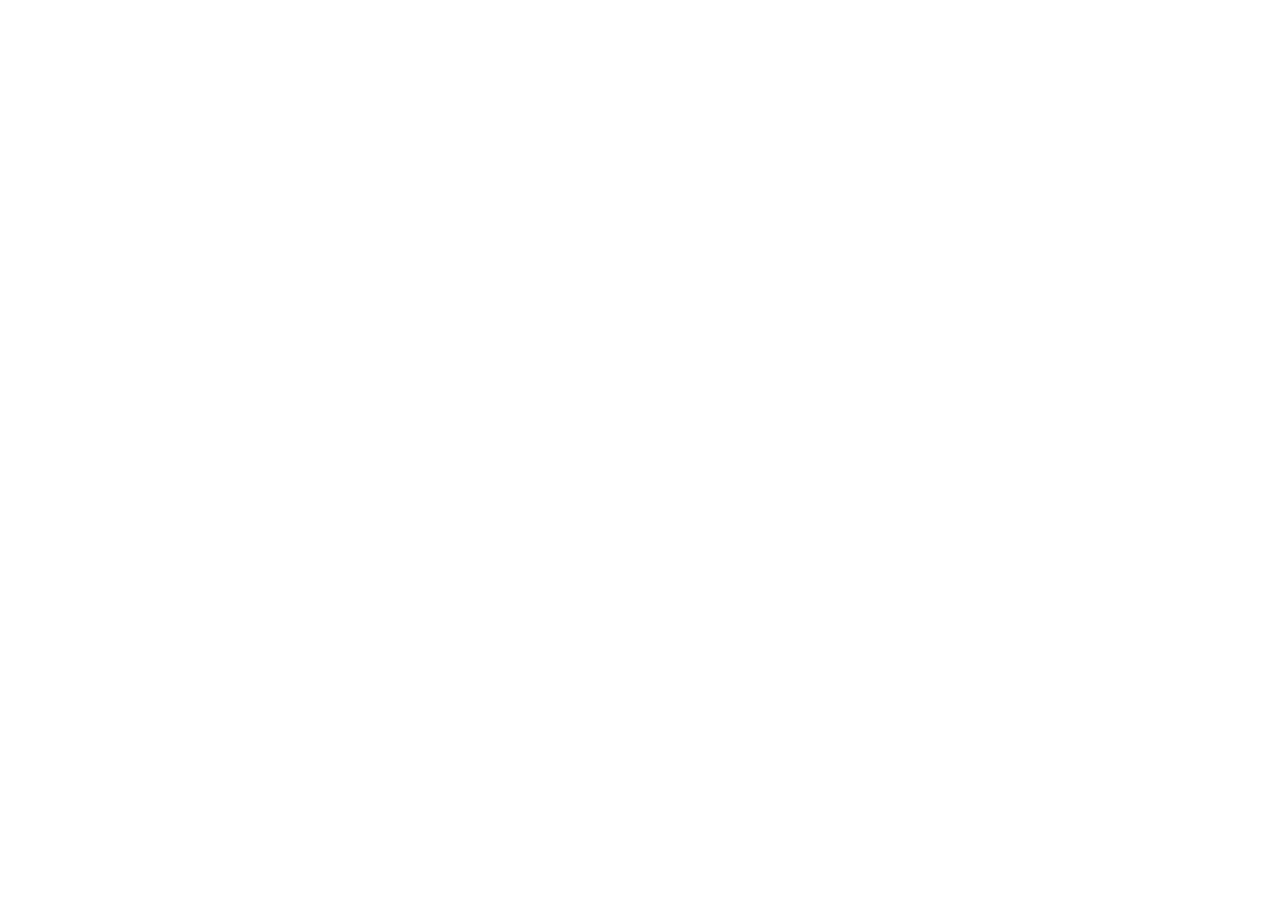
==== index.html @ 08bdc312 "Deploy Assistente Pedagógica Infantil com IA" ====
<!doctype html>
<html lang="en">

  <head>
    <meta charset="UTF-8" />
    <meta
      name="viewport"
      content="width=device-width, initial-scale=1.0, maximum-scale=1" />
    <title>Assistente Pedagógica Infantil</title>    
    <link rel="preconnect" href="https://fonts.googleapis.com" />
    <link rel="preconnect" href="https://fonts.gstatic.com" crossorigin />
    <link href="https://fonts.googleapis.com/css2?family=Poppins:wght@300;400;500;600;700&family=Inter:wght@300;400;500;600;700&display=swap" rel="stylesheet" />
    <style>
      body {
        font-family: 'Inter', -apple-system, BlinkMacSystemFont, 'Segoe UI', sans-serif;
      }
      h1, h2, h3, h4, h5, h6 {
        font-family: 'Poppins', -apple-system, BlinkMacSystemFont, 'Segoe UI', sans-serif;
        font-weight: 600;
      }
    </style>
    <script type="module" crossorigin src="/assets/index-BepxKYLZ.js"></script>
    <link rel="stylesheet" crossorigin href="/assets/index-DhihaOEs.css">
    <script src="/__manus__/debug-collector.js" defer></script>
  </head>

  <body>
    <script id="manus-runtime">window.__MANUS_HOST_DEV__ = false;
(function(){"use strict";var Mr={exports:{}},Kn={};/**
 * @license React
 * react-jsx-runtime.production.js
 *
 * Copyright (c) Meta Platforms, Inc. and affiliates.
 *
 * This source code is licensed under the MIT license found in the
 * LICENSE file in the root directory of this source tree.
 */var $c;function um(){if($c)return Kn;$c=1;var r=Symbol.for("react.transitional.element"),i=Symbol.for("react.fragment");function c(s,d,m){var x=null;if(m!==void 0&&(x=""+m),d.key!==void 0&&(x=""+d.key),"key"in d){m={};for(var R in d)R!=="key"&&(m[R]=d[R])}else m=d;return d=m.ref,{$$typeof:r,type:s,key:x,ref:d!==void 0?d:null,props:m}}return Kn.Fragment=i,Kn.jsx=c,Kn.jsxs=c,Kn}var Fc;function dm(){return Fc||(Fc=1,Mr.exports=um()),Mr.exports}var h=dm(),Ar={exports:{}},Pn={},Rr={exports:{}},Nr={};/**
 * @license React
 * scheduler.production.js
 *
 * Copyright (c) Meta Platforms, Inc. and affiliates.
 *
 * This source code is licensed under the MIT license found in the
 * LICENSE file in the root directory of this source tree.
 */var Ic;function fm(){return Ic||(Ic=1,function(r){function i(A,q){var B=A.length;A.push(q);t:for(;0<B;){var bt=B-1>>>1,p=A[bt];if(0<d(p,q))A[bt]=q,A[B]=p,B=bt;else break t}}function c(A){return A.length===0?null:A[0]}function s(A){if(A.length===0)return null;var q=A[0],B=A.pop();if(B!==q){A[0]=B;t:for(var bt=0,p=A.length,O=p>>>1;bt<O;){var X=2*(bt+1)-1,G=A[X],Z=X+1,st=A[Z];if(0>d(G,B))Z<p&&0>d(st,G)?(A[bt]=st,A[Z]=B,bt=Z):(A[bt]=G,A[X]=B,bt=X);else if(Z<p&&0>d(st,B))A[bt]=st,A[Z]=B,bt=Z;else break t}}return q}function d(A,q){var B=A.sortIndex-q.sortIndex;return B!==0?B:A.id-q.id}if(r.unstable_now=void 0,typeof performance=="object"&&typeof performance.now=="function"){var m=performance;r.unstable_now=function(){return m.now()}}else{var x=Date,R=x.now();r.unstable_now=function(){return x.now()-R}}var C=[],v=[],D=1,j=null,J=3,at=!1,$=!1,nt=!1,ct=!1,ht=typeof setTimeout=="function"?setTimeout:null,St=typeof clearTimeout=="function"?clearTimeout:null,_=typeof setImmediate<"u"?setImmediate:null;function Y(A){for(var q=c(v);q!==null;){if(q.callback===null)s(v);else if(q.startTime<=A)s(v),q.sortIndex=q.expirationTime,i(C,q);else break;q=c(v)}}function H(A){if(nt=!1,Y(A),!$)if(c(C)!==null)$=!0,it||(it=!0,Bt());else{var q=c(v);q!==null&&Mt(H,q.startTime-A)}}var it=!1,rt=-1,V=5,xt=-1;function Be(){return ct?!0:!(r.unstable_now()-xt<V)}function te(){if(ct=!1,it){var A=r.unstable_now();xt=A;var q=!0;try{t:{$=!1,nt&&(nt=!1,St(rt),rt=-1),at=!0;var B=J;try{e:{for(Y(A),j=c(C);j!==null&&!(j.expirationTime>A&&Be());){var bt=j.callback;if(typeof bt=="function"){j.callback=null,J=j.priorityLevel;var p=bt(j.expirationTime<=A);if(A=r.unstable_now(),typeof p=="function"){j.callback=p,Y(A),q=!0;break e}j===c(C)&&s(C),Y(A)}else s(C);j=c(C)}if(j!==null)q=!0;else{var O=c(v);O!==null&&Mt(H,O.startTime-A),q=!1}}break t}finally{j=null,J=B,at=!1}q=void 0}}finally{q?Bt():it=!1}}}var Bt;if(typeof _=="function")Bt=function(){_(te)};else if(typeof MessageChannel<"u"){var me=new MessageChannel,Se=me.port2;me.port1.onmessage=te,Bt=function(){Se.postMessage(null)}}else Bt=function(){ht(te,0)};function Mt(A,q){rt=ht(function(){A(r.unstable_now())},q)}r.unstable_IdlePriority=5,r.unstable_ImmediatePriority=1,r.unstable_LowPriority=4,r.unstable_NormalPriority=3,r.unstable_Profiling=null,r.unstable_UserBlockingPriority=2,r.unstable_cancelCallback=function(A){A.callback=null},r.unstable_forceFrameRate=function(A){0>A||125<A?console.error("forceFrameRate takes a positive int between 0 and 125, forcing frame rates higher than 125 fps is not supported"):V=0<A?Math.floor(1e3/A):5},r.unstable_getCurrentPriorityLevel=function(){return J},r.unstable_next=function(A){switch(J){case 1:case 2:case 3:var q=3;break;default:q=J}var B=J;J=q;try{return A()}finally{J=B}},r.unstable_requestPaint=function(){ct=!0},r.unstable_runWithPriority=function(A,q){switch(A){case 1:case 2:case 3:case 4:case 5:break;default:A=3}var B=J;J=A;try{return q()}finally{J=B}},r.unstable_scheduleCallback=function(A,q,B){var bt=r.unstable_now();switch(typeof B=="object"&&B!==null?(B=B.delay,B=typeof B=="number"&&0<B?bt+B:bt):B=bt,A){case 1:var p=-1;break;case 2:p=250;break;case 5:p=1073741823;break;case 4:p=1e4;break;default:p=5e3}return p=B+p,A={id:D++,callback:q,priorityLevel:A,startTime:B,expirationTime:p,sortIndex:-1},B>bt?(A.sortIndex=B,i(v,A),c(C)===null&&A===c(v)&&(nt?(St(rt),rt=-1):nt=!0,Mt(H,B-bt))):(A.sortIndex=p,i(C,A),$||at||($=!0,it||(it=!0,Bt()))),A},r.unstable_shouldYield=Be,r.unstable_wrapCallback=function(A){var q=J;return function(){var B=J;J=q;try{return A.apply(this,arguments)}finally{J=B}}}}(Nr)),Nr}var tu;function hm(){return tu||(tu=1,Rr.exports=fm()),Rr.exports}var zr={exports:{}},ut={};/**
 * @license React
 * react.production.js
 *
 * Copyright (c) Meta Platforms, Inc. and affiliates.
 *
 * This source code is licensed under the MIT license found in the
 * LICENSE file in the root directory of this source tree.
 */var eu;function mm(){if(eu)return ut;eu=1;var r=Symbol.for("react.transitional.element"),i=Symbol.for("react.portal"),c=Symbol.for("react.fragment"),s=Symbol.for("react.strict_mode"),d=Symbol.for("react.profiler"),m=Symbol.for("react.consumer"),x=Symbol.for("react.context"),R=Symbol.for("react.forward_ref"),C=Symbol.for("react.suspense"),v=Symbol.for("react.memo"),D=Symbol.for("react.lazy"),j=Symbol.iterator;function J(p){return p===null||typeof p!="object"?null:(p=j&&p[j]||p["@@iterator"],typeof p=="function"?p:null)}var at={isMounted:function(){return!1},enqueueForceUpdate:function(){},enqueueReplaceState:function(){},enqueueSetState:function(){}},$=Object.assign,nt={};function ct(p,O,X){this.props=p,this.context=O,this.refs=nt,this.updater=X||at}ct.prototype.isReactComponent={},ct.prototype.setState=function(p,O){if(typeof p!="object"&&typeof p!="function"&&p!=null)throw Error("takes an object of state variables to update or a function which returns an object of state variables.");this.updater.enqueueSetState(this,p,O,"setState")},ct.prototype.forceUpdate=function(p){this.updater.enqueueForceUpdate(this,p,"forceUpdate")};function ht(){}ht.prototype=ct.prototype;function St(p,O,X){this.props=p,this.context=O,this.refs=nt,this.updater=X||at}var _=St.prototype=new ht;_.constructor=St,$(_,ct.prototype),_.isPureReactComponent=!0;var Y=Array.isArray,H={H:null,A:null,T:null,S:null,V:null},it=Object.prototype.hasOwnProperty;function rt(p,O,X,G,Z,st){return X=st.ref,{$$typeof:r,type:p,key:O,ref:X!==void 0?X:null,props:st}}function V(p,O){return rt(p.type,O,void 0,void 0,void 0,p.props)}function xt(p){return typeof p=="object"&&p!==null&&p.$$typeof===r}function Be(p){var O={"=":"=0",":":"=2"};return"$"+p.replace(/[=:]/g,function(X){return O[X]})}var te=/\/+/g;function Bt(p,O){return typeof p=="object"&&p!==null&&p.key!=null?Be(""+p.key):O.toString(36)}function me(){}function Se(p){switch(p.status){case"fulfilled":return p.value;case"rejected":throw p.reason;default:switch(typeof p.status=="string"?p.then(me,me):(p.status="pending",p.then(function(O){p.status==="pending"&&(p.status="fulfilled",p.value=O)},function(O){p.status==="pending"&&(p.status="rejected",p.reason=O)})),p.status){case"fulfilled":return p.value;case"rejected":throw p.reason}}throw p}function Mt(p,O,X,G,Z){var st=typeof p;(st==="undefined"||st==="boolean")&&(p=null);var I=!1;if(p===null)I=!0;else switch(st){case"bigint":case"string":case"number":I=!0;break;case"object":switch(p.$$typeof){case r:case i:I=!0;break;case D:return I=p._init,Mt(I(p._payload),O,X,G,Z)}}if(I)return Z=Z(p),I=G===""?"."+Bt(p,0):G,Y(Z)?(X="",I!=null&&(X=I.replace(te,"$&/")+"/"),Mt(Z,O,X,"",function(Jt){return Jt})):Z!=null&&(xt(Z)&&(Z=V(Z,X+(Z.key==null||p&&p.key===Z.key?"":(""+Z.key).replace(te,"$&/")+"/")+I)),O.push(Z)),1;I=0;var gt=G===""?".":G+":";if(Y(p))for(var Tt=0;Tt<p.length;Tt++)G=p[Tt],st=gt+Bt(G,Tt),I+=Mt(G,O,X,st,Z);else if(Tt=J(p),typeof Tt=="function")for(p=Tt.call(p),Tt=0;!(G=p.next()).done;)G=G.value,st=gt+Bt(G,Tt++),I+=Mt(G,O,X,st,Z);else if(st==="object"){if(typeof p.then=="function")return Mt(Se(p),O,X,G,Z);throw O=String(p),Error("Objects are not valid as a React child (found: "+(O==="[object Object]"?"object with keys {"+Object.keys(p).join(", ")+"}":O)+"). If you meant to render a collection of children, use an array instead.")}return I}function A(p,O,X){if(p==null)return p;var G=[],Z=0;return Mt(p,G,"","",function(st){return O.call(X,st,Z++)}),G}function q(p){if(p._status===-1){var O=p._result;O=O(),O.then(function(X){(p._status===0||p._status===-1)&&(p._status=1,p._result=X)},function(X){(p._status===0||p._status===-1)&&(p._status=2,p._result=X)}),p._status===-1&&(p._status=0,p._result=O)}if(p._status===1)return p._result.default;throw p._result}var B=typeof reportError=="function"?reportError:function(p){if(typeof window=="object"&&typeof window.ErrorEvent=="function"){var O=new window.ErrorEvent("error",{bubbles:!0,cancelable:!0,message:typeof p=="object"&&p!==null&&typeof p.message=="string"?String(p.message):String(p),error:p});if(!window.dispatchEvent(O))return}else if(typeof process=="object"&&typeof process.emit=="function"){process.emit("uncaughtException",p);return}console.error(p)};function bt(){}return ut.Children={map:A,forEach:function(p,O,X){A(p,function(){O.apply(this,arguments)},X)},count:function(p){var O=0;return A(p,function(){O++}),O},toArray:function(p){return A(p,function(O){return O})||[]},only:function(p){if(!xt(p))throw Error("React.Children.only expected to receive a single React element child.");return p}},ut.Component=ct,ut.Fragment=c,ut.Profiler=d,ut.PureComponent=St,ut.StrictMode=s,ut.Suspense=C,ut.__CLIENT_INTERNALS_DO_NOT_USE_OR_WARN_USERS_THEY_CANNOT_UPGRADE=H,ut.__COMPILER_RUNTIME={__proto__:null,c:function(p){return H.H.useMemoCache(p)}},ut.cache=function(p){return function(){return p.apply(null,arguments)}},ut.cloneElement=function(p,O,X){if(p==null)throw Error("The argument must be a React element, but you passed "+p+".");var G=$({},p.props),Z=p.key,st=void 0;if(O!=null)for(I in O.ref!==void 0&&(st=void 0),O.key!==void 0&&(Z=""+O.key),O)!it.call(O,I)||I==="key"||I==="__self"||I==="__source"||I==="ref"&&O.ref===void 0||(G[I]=O[I]);var I=arguments.length-2;if(I===1)G.children=X;else if(1<I){for(var gt=Array(I),Tt=0;Tt<I;Tt++)gt[Tt]=arguments[Tt+2];G.children=gt}return rt(p.type,Z,void 0,void 0,st,G)},ut.createContext=function(p){return p={$$typeof:x,_currentValue:p,_currentValue2:p,_threadCount:0,Provider:null,Consumer:null},p.Provider=p,p.Consumer={$$typeof:m,_context:p},p},ut.createElement=function(p,O,X){var G,Z={},st=null;if(O!=null)for(G in O.key!==void 0&&(st=""+O.key),O)it.call(O,G)&&G!=="key"&&G!=="__self"&&G!=="__source"&&(Z[G]=O[G]);var I=arguments.length-2;if(I===1)Z.children=X;else if(1<I){for(var gt=Array(I),Tt=0;Tt<I;Tt++)gt[Tt]=arguments[Tt+2];Z.children=gt}if(p&&p.defaultProps)for(G in I=p.defaultProps,I)Z[G]===void 0&&(Z[G]=I[G]);return rt(p,st,void 0,void 0,null,Z)},ut.createRef=function(){return{current:null}},ut.forwardRef=function(p){return{$$typeof:R,render:p}},ut.isValidElement=xt,ut.lazy=function(p){return{$$typeof:D,_payload:{_status:-1,_result:p},_init:q}},ut.memo=function(p,O){return{$$typeof:v,type:p,compare:O===void 0?null:O}},ut.startTransition=function(p){var O=H.T,X={};H.T=X;try{var G=p(),Z=H.S;Z!==null&&Z(X,G),typeof G=="object"&&G!==null&&typeof G.then=="function"&&G.then(bt,B)}catch(st){B(st)}finally{H.T=O}},ut.unstable_useCacheRefresh=function(){return H.H.useCacheRefresh()},ut.use=function(p){return H.H.use(p)},ut.useActionState=function(p,O,X){return H.H.useActionState(p,O,X)},ut.useCallback=function(p,O){return H.H.useCallback(p,O)},ut.useContext=function(p){return H.H.useContext(p)},ut.useDebugValue=function(){},ut.useDeferredValue=function(p,O){return H.H.useDeferredValue(p,O)},ut.useEffect=function(p,O,X){var G=H.H;if(typeof X=="function")throw Error("useEffect CRUD overload is not enabled in this build of React.");return G.useEffect(p,O)},ut.useId=function(){return H.H.useId()},ut.useImperativeHandle=function(p,O,X){return H.H.useImperativeHandle(p,O,X)},ut.useInsertionEffect=function(p,O){return H.H.useInsertionEffect(p,O)},ut.useLayoutEffect=function(p,O){return H.H.useLayoutEffect(p,O)},ut.useMemo=function(p,O){return H.H.useMemo(p,O)},ut.useOptimistic=function(p,O){return H.H.useOptimistic(p,O)},ut.useReducer=function(p,O,X){return H.H.useReducer(p,O,X)},ut.useRef=function(p){return H.H.useRef(p)},ut.useState=function(p){return H.H.useState(p)},ut.useSyncExternalStore=function(p,O,X){return H.H.useSyncExternalStore(p,O,X)},ut.useTransition=function(){return H.H.useTransition()},ut.version="19.1.1",ut}var lu;function _r(){return lu||(lu=1,zr.exports=mm()),zr.exports}var kr={exports:{}},he={};/**
 * @license React
 * react-dom.production.js
 *
 * Copyright (c) Meta Platforms, Inc. and affiliates.
 *
 * This source code is licensed under the MIT license found in the
 * LICENSE file in the root directory of this source tree.
 */var au;function gm(){if(au)return he;au=1;var r=_r();function i(C){var v="https://react.dev/errors/"+C;if(1<arguments.length){v+="?args[]="+encodeURIComponent(arguments[1]);for(var D=2;D<arguments.length;D++)v+="&args[]="+encodeURIComponent(arguments[D])}return"Minified React error #"+C+"; visit "+v+" for the full message or use the non-minified dev environment for full errors and additional helpful warnings."}function c(){}var s={d:{f:c,r:function(){throw Error(i(522))},D:c,C:c,L:c,m:c,X:c,S:c,M:c},p:0,findDOMNode:null},d=Symbol.for("react.portal");function m(C,v,D){var j=3<arguments.length&&arguments[3]!==void 0?arguments[3]:null;return{$$typeof:d,key:j==null?null:""+j,children:C,containerInfo:v,implementation:D}}var x=r.__CLIENT_INTERNALS_DO_NOT_USE_OR_WARN_USERS_THEY_CANNOT_UPGRADE;function R(C,v){if(C==="font")return"";if(typeof v=="string")return v==="use-credentials"?v:""}return he.__DOM_INTERNALS_DO_NOT_USE_OR_WARN_USERS_THEY_CANNOT_UPGRADE=s,he.createPortal=function(C,v){var D=2<arguments.length&&arguments[2]!==void 0?arguments[2]:null;if(!v||v.nodeType!==1&&v.nodeType!==9&&v.nodeType!==11)throw Error(i(299));return m(C,v,null,D)},he.flushSync=function(C){var v=x.T,D=s.p;try{if(x.T=null,s.p=2,C)return C()}finally{x.T=v,s.p=D,s.d.f()}},he.preconnect=function(C,v){typeof C=="string"&&(v?(v=v.crossOrigin,v=typeof v=="string"?v==="use-credentials"?v:"":void 0):v=null,s.d.C(C,v))},he.prefetchDNS=function(C){typeof C=="string"&&s.d.D(C)},he.preinit=function(C,v){if(typeof C=="string"&&v&&typeof v.as=="string"){var D=v.as,j=R(D,v.crossOrigin),J=typeof v.integrity=="string"?v.integrity:void 0,at=typeof v.fetchPriority=="string"?v.fetchPriority:void 0;D==="style"?s.d.S(C,typeof v.precedence=="string"?v.precedence:void 0,{crossOrigin:j,integrity:J,fetchPriority:at}):D==="script"&&s.d.X(C,{crossOrigin:j,integrity:J,fetchPriority:at,nonce:typeof v.nonce=="string"?v.nonce:void 0})}},he.preinitModule=function(C,v){if(typeof C=="string")if(typeof v=="object"&&v!==null){if(v.as==null||v.as==="script"){var D=R(v.as,v.crossOrigin);s.d.M(C,{crossOrigin:D,integrity:typeof v.integrity=="string"?v.integrity:void 0,nonce:typeof v.nonce=="string"?v.nonce:void 0})}}else v==null&&s.d.M(C)},he.preload=function(C,v){if(typeof C=="string"&&typeof v=="object"&&v!==null&&typeof v.as=="string"){var D=v.as,j=R(D,v.crossOrigin);s.d.L(C,D,{crossOrigin:j,integrity:typeof v.integrity=="string"?v.integrity:void 0,nonce:typeof v.nonce=="string"?v.nonce:void 0,type:typeof v.type=="string"?v.type:void 0,fetchPriority:typeof v.fetchPriority=="string"?v.fetchPriority:void 0,referrerPolicy:typeof v.referrerPolicy=="string"?v.referrerPolicy:void 0,imageSrcSet:typeof v.imageSrcSet=="string"?v.imageSrcSet:void 0,imageSizes:typeof v.imageSizes=="string"?v.imageSizes:void 0,media:typeof v.media=="string"?v.media:void 0})}},he.preloadModule=function(C,v){if(typeof C=="string")if(v){var D=R(v.as,v.crossOrigin);s.d.m(C,{as:typeof v.as=="string"&&v.as!=="script"?v.as:void 0,crossOrigin:D,integrity:typeof v.integrity=="string"?v.integrity:void 0})}else s.d.m(C)},he.requestFormReset=function(C){s.d.r(C)},he.unstable_batchedUpdates=function(C,v){return C(v)},he.useFormState=function(C,v,D){return x.H.useFormState(C,v,D)},he.useFormStatus=function(){return x.H.useHostTransitionStatus()},he.version="19.1.1",he}var nu;function pm(){if(nu)return kr.exports;nu=1;function r(){if(!(typeof __REACT_DEVTOOLS_GLOBAL_HOOK__>"u"||typeof __REACT_DEVTOOLS_GLOBAL_HOOK__.checkDCE!="function"))try{__REACT_DEVTOOLS_GLOBAL_HOOK__.checkDCE(r)}catch(i){console.error(i)}}return r(),kr.exports=gm(),kr.exports}/**
 * @license React
 * react-dom-client.production.js
 *
 * Copyright (c) Meta Platforms, Inc. and affiliates.
 *
 * This source code is licensed under the MIT license found in the
 * LICENSE file in the root directory of this source tree.
 */var ou;function ym(){if(ou)return Pn;ou=1;var r=hm(),i=_r(),c=pm();function s(t){var e="https://react.dev/errors/"+t;if(1<arguments.length){e+="?args[]="+encodeURIComponent(arguments[1]);for(var l=2;l<arguments.length;l++)e+="&args[]="+encodeURIComponent(arguments[l])}return"Minified React error #"+t+"; visit "+e+" for the full message or use the non-minified dev environment for full errors and additional helpful warnings."}function d(t){return!(!t||t.nodeType!==1&&t.nodeType!==9&&t.nodeType!==11)}function m(t){var e=t,l=t;if(t.alternate)for(;e.return;)e=e.return;else{t=e;do e=t,(e.flags&4098)!==0&&(l=e.return),t=e.return;while(t)}return e.tag===3?l:null}function x(t){if(t.tag===13){var e=t.memoizedState;if(e===null&&(t=t.alternate,t!==null&&(e=t.memoizedState)),e!==null)return e.dehydrated}return null}function R(t){if(m(t)!==t)throw Error(s(188))}function C(t){var e=t.alternate;if(!e){if(e=m(t),e===null)throw Error(s(188));return e!==t?null:t}for(var l=t,a=e;;){var n=l.return;if(n===null)break;var o=n.alternate;if(o===null){if(a=n.return,a!==null){l=a;continue}break}if(n.child===o.child){for(o=n.child;o;){if(o===l)return R(n),t;if(o===a)return R(n),e;o=o.sibling}throw Error(s(188))}if(l.return!==a.return)l=n,a=o;else{for(var u=!1,f=n.child;f;){if(f===l){u=!0,l=n,a=o;break}if(f===a){u=!0,a=n,l=o;break}f=f.sibling}if(!u){for(f=o.child;f;){if(f===l){u=!0,l=o,a=n;break}if(f===a){u=!0,a=o,l=n;break}f=f.sibling}if(!u)throw Error(s(189))}}if(l.alternate!==a)throw Error(s(190))}if(l.tag!==3)throw Error(s(188));return l.stateNode.current===l?t:e}function v(t){var e=t.tag;if(e===5||e===26||e===27||e===6)return t;for(t=t.child;t!==null;){if(e=v(t),e!==null)return e;t=t.sibling}return null}var D=Object.assign,j=Symbol.for("react.element"),J=Symbol.for("react.transitional.element"),at=Symbol.for("react.portal"),$=Symbol.for("react.fragment"),nt=Symbol.for("react.strict_mode"),ct=Symbol.for("react.profiler"),ht=Symbol.for("react.provider"),St=Symbol.for("react.consumer"),_=Symbol.for("react.context"),Y=Symbol.for("react.forward_ref"),H=Symbol.for("react.suspense"),it=Symbol.for("react.suspense_list"),rt=Symbol.for("react.memo"),V=Symbol.for("react.lazy"),xt=Symbol.for("react.activity"),Be=Symbol.for("react.memo_cache_sentinel"),te=Symbol.iterator;function Bt(t){return t===null||typeof t!="object"?null:(t=te&&t[te]||t["@@iterator"],typeof t=="function"?t:null)}var me=Symbol.for("react.client.reference");function Se(t){if(t==null)return null;if(typeof t=="function")return t.$$typeof===me?null:t.displayName||t.name||null;if(typeof t=="string")return t;switch(t){case $:return"Fragment";case ct:return"Profiler";case nt:return"StrictMode";case H:return"Suspense";case it:return"SuspenseList";case xt:return"Activity"}if(typeof t=="object")switch(t.$$typeof){case at:return"Portal";case _:return(t.displayName||"Context")+".Provider";case St:return(t._context.displayName||"Context")+".Consumer";case Y:var e=t.render;return t=t.displayName,t||(t=e.displayName||e.name||"",t=t!==""?"ForwardRef("+t+")":"ForwardRef"),t;case rt:return e=t.displayName||null,e!==null?e:Se(t.type)||"Memo";case V:e=t._payload,t=t._init;try{return Se(t(e))}catch{}}return null}var Mt=Array.isArray,A=i.__CLIENT_INTERNALS_DO_NOT_USE_OR_WARN_USERS_THEY_CANNOT_UPGRADE,q=c.__DOM_INTERNALS_DO_NOT_USE_OR_WARN_USERS_THEY_CANNOT_UPGRADE,B={pending:!1,data:null,method:null,action:null},bt=[],p=-1;function O(t){return{current:t}}function X(t){0>p||(t.current=bt[p],bt[p]=null,p--)}function G(t,e){p++,bt[p]=t.current,t.current=e}var Z=O(null),st=O(null),I=O(null),gt=O(null);function Tt(t,e){switch(G(I,e),G(st,t),G(Z,null),e.nodeType){case 9:case 11:t=(t=e.documentElement)&&(t=t.namespaceURI)?Hh(t):0;break;default:if(t=e.tagName,e=e.namespaceURI)e=Hh(e),t=Uh(e,t);else switch(t){case"svg":t=1;break;case"math":t=2;break;default:t=0}}X(Z),G(Z,t)}function Jt(){X(Z),X(st),X(I)}function Ke(t){t.memoizedState!==null&&G(gt,t);var e=Z.current,l=Uh(e,t.type);e!==l&&(G(st,t),G(Z,l))}function Ce(t){st.current===t&&(X(Z),X(st)),gt.current===t&&(X(gt),Wo._currentValue=B)}var Pe=Object.prototype.hasOwnProperty,yl=r.unstable_scheduleCallback,sn=r.unstable_cancelCallback,Ca=r.unstable_shouldYield,ri=r.unstable_requestPaint,ge=r.unstable_now,si=r.unstable_getCurrentPriorityLevel,Ul=r.unstable_ImmediatePriority,Fn=r.unstable_UserBlockingPriority,nl=r.unstable_NormalPriority,ci=r.unstable_LowPriority,Gl=r.unstable_IdlePriority,ui=r.log,Ea=r.unstable_setDisableYieldValue,ql=null,Wt=null;function Je(t){if(typeof ui=="function"&&Ea(t),Wt&&typeof Wt.setStrictMode=="function")try{Wt.setStrictMode(ql,t)}catch{}}var $t=Math.clz32?Math.clz32:fi,di=Math.log,Ta=Math.LN2;function fi(t){return t>>>=0,t===0?32:31-(di(t)/Ta|0)|0}var L=256,cn=4194304;function vl(t){var e=t&42;if(e!==0)return e;switch(t&-t){case 1:return 1;case 2:return 2;case 4:return 4;case 8:return 8;case 16:return 16;case 32:return 32;case 64:return 64;case 128:return 128;case 256:case 512:case 1024:case 2048:case 4096:case 8192:case 16384:case 32768:case 65536:case 131072:case 262144:case 524288:case 1048576:case 2097152:return t&4194048;case 4194304:case 8388608:case 16777216:case 33554432:return t&62914560;case 67108864:return 67108864;case 134217728:return 134217728;case 268435456:return 268435456;case 536870912:return 536870912;case 1073741824:return 0;default:return t}}function un(t,e,l){var a=t.pendingLanes;if(a===0)return 0;var n=0,o=t.suspendedLanes,u=t.pingedLanes;t=t.warmLanes;var f=a&134217727;return f!==0?(a=f&~o,a!==0?n=vl(a):(u&=f,u!==0?n=vl(u):l||(l=f&~t,l!==0&&(n=vl(l))))):(f=a&~o,f!==0?n=vl(f):u!==0?n=vl(u):l||(l=a&~t,l!==0&&(n=vl(l)))),n===0?0:e!==0&&e!==n&&(e&o)===0&&(o=n&-n,l=e&-e,o>=l||o===32&&(l&4194048)!==0)?e:n}function Dt(t,e){return(t.pendingLanes&~(t.suspendedLanes&~t.pingedLanes)&e)===0}function In(t,e){switch(t){case 1:case 2:case 4:case 8:case 64:return e+250;case 16:case 32:case 128:case 256:case 512:case 1024:case 2048:case 4096:case 8192:case 16384:case 32768:case 65536:case 131072:case 262144:case 524288:case 1048576:case 2097152:return e+5e3;case 4194304:case 8388608:case 16777216:case 33554432:return-1;case 67108864:case 134217728:case 268435456:case 536870912:case 1073741824:return-1;default:return-1}}function to(){var t=L;return L<<=1,(L&4194048)===0&&(L=256),t}function hi(){var t=cn;return cn<<=1,(cn&62914560)===0&&(cn=4194304),t}function eo(t){for(var e=[],l=0;31>l;l++)e.push(t);return e}function Da(t,e){t.pendingLanes|=e,e!==268435456&&(t.suspendedLanes=0,t.pingedLanes=0,t.warmLanes=0)}function Ir(t,e,l,a,n,o){var u=t.pendingLanes;t.pendingLanes=l,t.suspendedLanes=0,t.pingedLanes=0,t.warmLanes=0,t.expiredLanes&=l,t.entangledLanes&=l,t.errorRecoveryDisabledLanes&=l,t.shellSuspendCounter=0;var f=t.entanglements,g=t.expirationTimes,S=t.hiddenUpdates;for(l=u&~l;0<l;){var N=31-$t(l),k=1<<N;f[N]=0,g[N]=-1;var E=S[N];if(E!==null)for(S[N]=null,N=0;N<E.length;N++){var T=E[N];T!==null&&(T.lane&=-536870913)}l&=~k}a!==0&&mi(t,a,0),o!==0&&n===0&&t.tag!==0&&(t.suspendedLanes|=o&~(u&~e))}function mi(t,e,l){t.pendingLanes|=e,t.suspendedLanes&=~e;var a=31-$t(e);t.entangledLanes|=e,t.entanglements[a]=t.entanglements[a]|1073741824|l&4194090}function gi(t,e){var l=t.entangledLanes|=e;for(t=t.entanglements;l;){var a=31-$t(l),n=1<<a;n&e|t[a]&e&&(t[a]|=e),l&=~n}}function lo(t){switch(t){case 2:t=1;break;case 8:t=4;break;case 32:t=16;break;case 256:case 512:case 1024:case 2048:case 4096:case 8192:case 16384:case 32768:case 65536:case 131072:case 262144:case 524288:case 1048576:case 2097152:case 4194304:case 8388608:case 16777216:case 33554432:t=128;break;case 268435456:t=134217728;break;default:t=0}return t}function ao(t){return t&=-t,2<t?8<t?(t&134217727)!==0?32:268435456:8:2}function pi(){var t=q.p;return t!==0?t:(t=window.event,t===void 0?32:nm(t.type))}function ts(t,e){var l=q.p;try{return q.p=t,e()}finally{q.p=l}}var ol=Math.random().toString(36).slice(2),ee="__reactFiber$"+ol,pe="__reactProps$"+ol,Yl="__reactContainer$"+ol,no="__reactEvents$"+ol,es="__reactListeners$"+ol,ls="__reactHandles$"+ol,yi="__reactResources$"+ol,Ma="__reactMarker$"+ol;function oo(t){delete t[ee],delete t[pe],delete t[no],delete t[es],delete t[ls]}function Vl(t){var e=t[ee];if(e)return e;for(var l=t.parentNode;l;){if(e=l[Yl]||l[ee]){if(l=e.alternate,e.child!==null||l!==null&&l.child!==null)for(t=Vh(t);t!==null;){if(l=t[ee])return l;t=Vh(t)}return e}t=l,l=t.parentNode}return null}function Xl(t){if(t=t[ee]||t[Yl]){var e=t.tag;if(e===5||e===6||e===13||e===26||e===27||e===3)return t}return null}function Aa(t){var e=t.tag;if(e===5||e===26||e===27||e===6)return t.stateNode;throw Error(s(33))}function Zl(t){var e=t[yi];return e||(e=t[yi]={hoistableStyles:new Map,hoistableScripts:new Map}),e}function Vt(t){t[Ma]=!0}var vi=new Set,bi={};function bl(t,e){We(t,e),We(t+"Capture",e)}function We(t,e){for(bi[t]=e,t=0;t<e.length;t++)vi.add(e[t])}var as=RegExp("^[:A-Z_a-z\\u00C0-\\u00D6\\u00D8-\\u00F6\\u00F8-\\u02FF\\u0370-\\u037D\\u037F-\\u1FFF\\u200C-\\u200D\\u2070-\\u218F\\u2C00-\\u2FEF\\u3001-\\uD7FF\\uF900-\\uFDCF\\uFDF0-\\uFFFD][:A-Z_a-z\\u00C0-\\u00D6\\u00D8-\\u00F6\\u00F8-\\u02FF\\u0370-\\u037D\\u037F-\\u1FFF\\u200C-\\u200D\\u2070-\\u218F\\u2C00-\\u2FEF\\u3001-\\uD7FF\\uF900-\\uFDCF\\uFDF0-\\uFFFD\\-.0-9\\u00B7\\u0300-\\u036F\\u203F-\\u2040]*$"),xi={},wi={};function Ra(t){return Pe.call(wi,t)?!0:Pe.call(xi,t)?!1:as.test(t)?wi[t]=!0:(xi[t]=!0,!1)}function M(t,e,l){if(Ra(e))if(l===null)t.removeAttribute(e);else{switch(typeof l){case"undefined":case"function":case"symbol":t.removeAttribute(e);return;case"boolean":var a=e.toLowerCase().slice(0,5);if(a!=="data-"&&a!=="aria-"){t.removeAttribute(e);return}}t.setAttribute(e,""+l)}}function tt(t,e,l){if(l===null)t.removeAttribute(e);else{switch(typeof l){case"undefined":case"function":case"symbol":case"boolean":t.removeAttribute(e);return}t.setAttribute(e,""+l)}}function Ot(t,e,l,a){if(a===null)t.removeAttribute(l);else{switch(typeof a){case"undefined":case"function":case"symbol":case"boolean":t.removeAttribute(l);return}t.setAttributeNS(e,l,""+a)}}var le,Ee;function ae(t){if(le===void 0)try{throw Error()}catch(l){var e=l.stack.trim().match(/\n( *(at )?)/);le=e&&e[1]||"",Ee=-1<l.stack.indexOf(`
    at`)?" (<anonymous>)":-1<l.stack.indexOf("@")?"@unknown:0:0":""}return`
`+le+t+Ee}var Le=!1;function He(t,e){if(!t||Le)return"";Le=!0;var l=Error.prepareStackTrace;Error.prepareStackTrace=void 0;try{var a={DetermineComponentFrameRoot:function(){try{if(e){var k=function(){throw Error()};if(Object.defineProperty(k.prototype,"props",{set:function(){throw Error()}}),typeof Reflect=="object"&&Reflect.construct){try{Reflect.construct(k,[])}catch(T){var E=T}Reflect.construct(t,[],k)}else{try{k.call()}catch(T){E=T}t.call(k.prototype)}}else{try{throw Error()}catch(T){E=T}(k=t())&&typeof k.catch=="function"&&k.catch(function(){})}}catch(T){if(T&&E&&typeof T.stack=="string")return[T.stack,E.stack]}return[null,null]}};a.DetermineComponentFrameRoot.displayName="DetermineComponentFrameRoot";var n=Object.getOwnPropertyDescriptor(a.DetermineComponentFrameRoot,"name");n&&n.configurable&&Object.defineProperty(a.DetermineComponentFrameRoot,"name",{value:"DetermineComponentFrameRoot"});var o=a.DetermineComponentFrameRoot(),u=o[0],f=o[1];if(u&&f){var g=u.split(`
`),S=f.split(`
`);for(n=a=0;a<g.length&&!g[a].includes("DetermineComponentFrameRoot");)a++;for(;n<S.length&&!S[n].includes("DetermineComponentFrameRoot");)n++;if(a===g.length||n===S.length)for(a=g.length-1,n=S.length-1;1<=a&&0<=n&&g[a]!==S[n];)n--;for(;1<=a&&0<=n;a--,n--)if(g[a]!==S[n]){if(a!==1||n!==1)do if(a--,n--,0>n||g[a]!==S[n]){var N=`
`+g[a].replace(" at new "," at ");return t.displayName&&N.includes("<anonymous>")&&(N=N.replace("<anonymous>",t.displayName)),N}while(1<=a&&0<=n);break}}}finally{Le=!1,Error.prepareStackTrace=l}return(l=t?t.displayName||t.name:"")?ae(l):""}function Ql(t){switch(t.tag){case 26:case 27:case 5:return ae(t.type);case 16:return ae("Lazy");case 13:return ae("Suspense");case 19:return ae("SuspenseList");case 0:case 15:return He(t.type,!1);case 11:return He(t.type.render,!1);case 1:return He(t.type,!0);case 31:return ae("Activity");default:return""}}function xl(t){try{var e="";do e+=Ql(t),t=t.return;while(t);return e}catch(l){return`
Error generating stack: `+l.message+`
`+l.stack}}function Xt(t){switch(typeof t){case"bigint":case"boolean":case"number":case"string":case"undefined":return t;case"object":return t;default:return""}}function il(t){var e=t.type;return(t=t.nodeName)&&t.toLowerCase()==="input"&&(e==="checkbox"||e==="radio")}function ve(t){var e=il(t)?"checked":"value",l=Object.getOwnPropertyDescriptor(t.constructor.prototype,e),a=""+t[e];if(!t.hasOwnProperty(e)&&typeof l<"u"&&typeof l.get=="function"&&typeof l.set=="function"){var n=l.get,o=l.set;return Object.defineProperty(t,e,{configurable:!0,get:function(){return n.call(this)},set:function(u){a=""+u,o.call(this,u)}}),Object.defineProperty(t,e,{enumerable:l.enumerable}),{getValue:function(){return a},setValue:function(u){a=""+u},stopTracking:function(){t._valueTracker=null,delete t[e]}}}}function re(t){t._valueTracker||(t._valueTracker=ve(t))}function rl(t){if(!t)return!1;var e=t._valueTracker;if(!e)return!0;var l=e.getValue(),a="";return t&&(a=il(t)?t.checked?"true":"false":t.value),t=a,t!==l?(e.setValue(t),!0):!1}function wl(t){if(t=t||(typeof document<"u"?document:void 0),typeof t>"u")return null;try{return t.activeElement||t.body}catch{return t.body}}var dn=/[\n"\\]/g;function se(t){return t.replace(dn,function(e){return"\\"+e.charCodeAt(0).toString(16)+" "})}function Kl(t,e,l,a,n,o,u,f){t.name="",u!=null&&typeof u!="function"&&typeof u!="symbol"&&typeof u!="boolean"?t.type=u:t.removeAttribute("type"),e!=null?u==="number"?(e===0&&t.value===""||t.value!=e)&&(t.value=""+Xt(e)):t.value!==""+Xt(e)&&(t.value=""+Xt(e)):u!=="submit"&&u!=="reset"||t.removeAttribute("value"),e!=null?Pl(t,u,Xt(e)):l!=null?Pl(t,u,Xt(l)):a!=null&&t.removeAttribute("value"),n==null&&o!=null&&(t.defaultChecked=!!o),n!=null&&(t.checked=n&&typeof n!="function"&&typeof n!="symbol"),f!=null&&typeof f!="function"&&typeof f!="symbol"&&typeof f!="boolean"?t.name=""+Xt(f):t.removeAttribute("name")}function Na(t,e,l,a,n,o,u,f){if(o!=null&&typeof o!="function"&&typeof o!="symbol"&&typeof o!="boolean"&&(t.type=o),e!=null||l!=null){if(!(o!=="submit"&&o!=="reset"||e!=null))return;l=l!=null?""+Xt(l):"",e=e!=null?""+Xt(e):l,f||e===t.value||(t.value=e),t.defaultValue=e}a=a??n,a=typeof a!="function"&&typeof a!="symbol"&&!!a,t.checked=f?t.checked:!!a,t.defaultChecked=!!a,u!=null&&typeof u!="function"&&typeof u!="symbol"&&typeof u!="boolean"&&(t.name=u)}function Pl(t,e,l){e==="number"&&wl(t.ownerDocument)===t||t.defaultValue===""+l||(t.defaultValue=""+l)}function $e(t,e,l,a){if(t=t.options,e){e={};for(var n=0;n<l.length;n++)e["$"+l[n]]=!0;for(l=0;l<t.length;l++)n=e.hasOwnProperty("$"+t[l].value),t[l].selected!==n&&(t[l].selected=n),n&&a&&(t[l].defaultSelected=!0)}else{for(l=""+Xt(l),e=null,n=0;n<t.length;n++){if(t[n].value===l){t[n].selected=!0,a&&(t[n].defaultSelected=!0);return}e!==null||t[n].disabled||(e=t[n])}e!==null&&(e.selected=!0)}}function za(t,e,l){if(e!=null&&(e=""+Xt(e),e!==t.value&&(t.value=e),l==null)){t.defaultValue!==e&&(t.defaultValue=e);return}t.defaultValue=l!=null?""+Xt(l):""}function _a(t,e,l,a){if(e==null){if(a!=null){if(l!=null)throw Error(s(92));if(Mt(a)){if(1<a.length)throw Error(s(93));a=a[0]}l=a}l==null&&(l=""),e=l}l=Xt(e),t.defaultValue=l,a=t.textContent,a===l&&a!==""&&a!==null&&(t.value=a)}function Fe(t,e){if(e){var l=t.firstChild;if(l&&l===t.lastChild&&l.nodeType===3){l.nodeValue=e;return}}t.textContent=e}var fn=new Set("animationIterationCount aspectRatio borderImageOutset borderImageSlice borderImageWidth boxFlex boxFlexGroup boxOrdinalGroup columnCount columns flex flexGrow flexPositive flexShrink flexNegative flexOrder gridArea gridRow gridRowEnd gridRowSpan gridRowStart gridColumn gridColumnEnd gridColumnSpan gridColumnStart fontWeight lineClamp lineHeight opacity order orphans scale tabSize widows zIndex zoom fillOpacity floodOpacity stopOpacity strokeDasharray strokeDashoffset strokeMiterlimit strokeOpacity strokeWidth MozAnimationIterationCount MozBoxFlex MozBoxFlexGroup MozLineClamp msAnimationIterationCount msFlex msZoom msFlexGrow msFlexNegative msFlexOrder msFlexPositive msFlexShrink msGridColumn msGridColumnSpan msGridRow msGridRowSpan WebkitAnimationIterationCount WebkitBoxFlex WebKitBoxFlexGroup WebkitBoxOrdinalGroup WebkitColumnCount WebkitColumns WebkitFlex WebkitFlexGrow WebkitFlexPositive WebkitFlexShrink WebkitLineClamp".split(" "));function ka(t,e,l){var a=e.indexOf("--")===0;l==null||typeof l=="boolean"||l===""?a?t.setProperty(e,""):e==="float"?t.cssFloat="":t[e]="":a?t.setProperty(e,l):typeof l!="number"||l===0||fn.has(e)?e==="float"?t.cssFloat=l:t[e]=(""+l).trim():t[e]=l+"px"}function Oa(t,e,l){if(e!=null&&typeof e!="object")throw Error(s(62));if(t=t.style,l!=null){for(var a in l)!l.hasOwnProperty(a)||e!=null&&e.hasOwnProperty(a)||(a.indexOf("--")===0?t.setProperty(a,""):a==="float"?t.cssFloat="":t[a]="");for(var n in e)a=e[n],e.hasOwnProperty(n)&&l[n]!==a&&ka(t,n,a)}else for(var o in e)e.hasOwnProperty(o)&&ka(t,o,e[o])}function ja(t){if(t.indexOf("-")===-1)return!1;switch(t){case"annotation-xml":case"color-profile":case"font-face":case"font-face-src":case"font-face-uri":case"font-face-format":case"font-face-name":case"missing-glyph":return!1;default:return!0}}var Si=new Map([["acceptCharset","accept-charset"],["htmlFor","for"],["httpEquiv","http-equiv"],["crossOrigin","crossorigin"],["accentHeight","accent-height"],["alignmentBaseline","alignment-baseline"],["arabicForm","arabic-form"],["baselineShift","baseline-shift"],["capHeight","cap-height"],["clipPath","clip-path"],["clipRule","clip-rule"],["colorInterpolation","color-interpolation"],["colorInterpolationFilters","color-interpolation-filters"],["colorProfile","color-profile"],["colorRendering","color-rendering"],["dominantBaseline","dominant-baseline"],["enableBackground","enable-background"],["fillOpacity","fill-opacity"],["fillRule","fill-rule"],["floodColor","flood-color"],["floodOpacity","flood-opacity"],["fontFamily","font-family"],["fontSize","font-size"],["fontSizeAdjust","font-size-adjust"],["fontStretch","font-stretch"],["fontStyle","font-style"],["fontVariant","font-variant"],["fontWeight","font-weight"],["glyphName","glyph-name"],["glyphOrientationHorizontal","glyph-orientation-horizontal"],["glyphOrientationVertical","glyph-orientation-vertical"],["horizAdvX","horiz-adv-x"],["horizOriginX","horiz-origin-x"],["imageRendering","image-rendering"],["letterSpacing","letter-spacing"],["lightingColor","lighting-color"],["markerEnd","marker-end"],["markerMid","marker-mid"],["markerStart","marker-start"],["overlinePosition","overline-position"],["overlineThickness","overline-thickness"],["paintOrder","paint-order"],["panose-1","panose-1"],["pointerEvents","pointer-events"],["renderingIntent","rendering-intent"],["shapeRendering","shape-rendering"],["stopColor","stop-color"],["stopOpacity","stop-opacity"],["strikethroughPosition","strikethrough-position"],["strikethroughThickness","strikethrough-thickness"],["strokeDasharray","stroke-dasharray"],["strokeDashoffset","stroke-dashoffset"],["strokeLinecap","stroke-linecap"],["strokeLinejoin","stroke-linejoin"],["strokeMiterlimit","stroke-miterlimit"],["strokeOpacity","stroke-opacity"],["strokeWidth","stroke-width"],["textAnchor","text-anchor"],["textDecoration","text-decoration"],["textRendering","text-rendering"],["transformOrigin","transform-origin"],["underlinePosition","underline-position"],["underlineThickness","underline-thickness"],["unicodeBidi","unicode-bidi"],["unicodeRange","unicode-range"],["unitsPerEm","units-per-em"],["vAlphabetic","v-alphabetic"],["vHanging","v-hanging"],["vIdeographic","v-ideographic"],["vMathematical","v-mathematical"],["vectorEffect","vector-effect"],["vertAdvY","vert-adv-y"],["vertOriginX","vert-origin-x"],["vertOriginY","vert-origin-y"],["wordSpacing","word-spacing"],["writingMode","writing-mode"],["xmlnsXlink","xmlns:xlink"],["xHeight","x-height"]]),Ci=/^[\u0000-\u001F ]*j[\r\n\t]*a[\r\n\t]*v[\r\n\t]*a[\r\n\t]*s[\r\n\t]*c[\r\n\t]*r[\r\n\t]*i[\r\n\t]*p[\r\n\t]*t[\r\n\t]*:/i;function Ba(t){return Ci.test(""+t)?"javascript:throw new Error('React has blocked a javascript: URL as a security precaution.')":t}var hn=null;function mn(t){return t=t.target||t.srcElement||window,t.correspondingUseElement&&(t=t.correspondingUseElement),t.nodeType===3?t.parentNode:t}var Sl=null,Cl=null;function io(t){var e=Xl(t);if(e&&(t=e.stateNode)){var l=t[pe]||null;t:switch(t=e.stateNode,e.type){case"input":if(Kl(t,l.value,l.defaultValue,l.defaultValue,l.checked,l.defaultChecked,l.type,l.name),e=l.name,l.type==="radio"&&e!=null){for(l=t;l.parentNode;)l=l.parentNode;for(l=l.querySelectorAll('input[name="'+se(""+e)+'"][type="radio"]'),e=0;e<l.length;e++){var a=l[e];if(a!==t&&a.form===t.form){var n=a[pe]||null;if(!n)throw Error(s(90));Kl(a,n.value,n.defaultValue,n.defaultValue,n.checked,n.defaultChecked,n.type,n.name)}}for(e=0;e<l.length;e++)a=l[e],a.form===t.form&&rl(a)}break t;case"textarea":za(t,l.value,l.defaultValue);break t;case"select":e=l.value,e!=null&&$e(t,!!l.multiple,e,!1)}}}var gn=!1;function ro(t,e,l){if(gn)return t(e,l);gn=!0;try{var a=t(e);return a}finally{if(gn=!1,(Sl!==null||Cl!==null)&&(ir(),Sl&&(e=Sl,t=Cl,Cl=Sl=null,io(e),t)))for(e=0;e<t.length;e++)io(t[e])}}function Jl(t,e){var l=t.stateNode;if(l===null)return null;var a=l[pe]||null;if(a===null)return null;l=a[e];t:switch(e){case"onClick":case"onClickCapture":case"onDoubleClick":case"onDoubleClickCapture":case"onMouseDown":case"onMouseDownCapture":case"onMouseMove":case"onMouseMoveCapture":case"onMouseUp":case"onMouseUpCapture":case"onMouseEnter":(a=!a.disabled)||(t=t.type,a=!(t==="button"||t==="input"||t==="select"||t==="textarea")),t=!a;break t;default:t=!1}if(t)return null;if(l&&typeof l!="function")throw Error(s(231,e,typeof l));return l}var Ue=!(typeof window>"u"||typeof window.document>"u"||typeof window.document.createElement>"u"),pn=!1;if(Ue)try{var Wl={};Object.defineProperty(Wl,"passive",{get:function(){pn=!0}}),window.addEventListener("test",Wl,Wl),window.removeEventListener("test",Wl,Wl)}catch{pn=!1}var Ie=null,yn=null,La=null;function so(){if(La)return La;var t,e=yn,l=e.length,a,n="value"in Ie?Ie.value:Ie.textContent,o=n.length;for(t=0;t<l&&e[t]===n[t];t++);var u=l-t;for(a=1;a<=u&&e[l-a]===n[o-a];a++);return La=n.slice(t,1<a?1-a:void 0)}function Ha(t){var e=t.keyCode;return"charCode"in t?(t=t.charCode,t===0&&e===13&&(t=13)):t=e,t===10&&(t=13),32<=t||t===13?t:0}function Ua(){return!0}function co(){return!1}function ce(t){function e(l,a,n,o,u){this._reactName=l,this._targetInst=n,this.type=a,this.nativeEvent=o,this.target=u,this.currentTarget=null;for(var f in t)t.hasOwnProperty(f)&&(l=t[f],this[f]=l?l(o):o[f]);return this.isDefaultPrevented=(o.defaultPrevented!=null?o.defaultPrevented:o.returnValue===!1)?Ua:co,this.isPropagationStopped=co,this}return D(e.prototype,{preventDefault:function(){this.defaultPrevented=!0;var l=this.nativeEvent;l&&(l.preventDefault?l.preventDefault():typeof l.returnValue!="unknown"&&(l.returnValue=!1),this.isDefaultPrevented=Ua)},stopPropagation:function(){var l=this.nativeEvent;l&&(l.stopPropagation?l.stopPropagation():typeof l.cancelBubble!="unknown"&&(l.cancelBubble=!0),this.isPropagationStopped=Ua)},persist:function(){},isPersistent:Ua}),e}var sl={eventPhase:0,bubbles:0,cancelable:0,timeStamp:function(t){return t.timeStamp||Date.now()},defaultPrevented:0,isTrusted:0},Ga=ce(sl),$l=D({},sl,{view:0,detail:0}),Ei=ce($l),Ti,uo,fo,Di=D({},$l,{screenX:0,screenY:0,clientX:0,clientY:0,pageX:0,pageY:0,ctrlKey:0,shiftKey:0,altKey:0,metaKey:0,getModifierState:os,button:0,buttons:0,relatedTarget:function(t){return t.relatedTarget===void 0?t.fromElement===t.srcElement?t.toElement:t.fromElement:t.relatedTarget},movementX:function(t){return"movementX"in t?t.movementX:(t!==fo&&(fo&&t.type==="mousemove"?(Ti=t.screenX-fo.screenX,uo=t.screenY-fo.screenY):uo=Ti=0,fo=t),Ti)},movementY:function(t){return"movementY"in t?t.movementY:uo}}),Vu=ce(Di),D0=D({},Di,{dataTransfer:0}),M0=ce(D0),A0=D({},$l,{relatedTarget:0}),ns=ce(A0),R0=D({},sl,{animationName:0,elapsedTime:0,pseudoElement:0}),N0=ce(R0),z0=D({},sl,{clipboardData:function(t){return"clipboardData"in t?t.clipboardData:window.clipboardData}}),_0=ce(z0),k0=D({},sl,{data:0}),Xu=ce(k0),O0={Esc:"Escape",Spacebar:" ",Left:"ArrowLeft",Up:"ArrowUp",Right:"ArrowRight",Down:"ArrowDown",Del:"Delete",Win:"OS",Menu:"ContextMenu",Apps:"ContextMenu",Scroll:"ScrollLock",MozPrintableKey:"Unidentified"},j0={8:"Backspace",9:"Tab",12:"Clear",13:"Enter",16:"Shift",17:"Control",18:"Alt",19:"Pause",20:"CapsLock",27:"Escape",32:" ",33:"PageUp",34:"PageDown",35:"End",36:"Home",37:"ArrowLeft",38:"ArrowUp",39:"ArrowRight",40:"ArrowDown",45:"Insert",46:"Delete",112:"F1",113:"F2",114:"F3",115:"F4",116:"F5",117:"F6",118:"F7",119:"F8",120:"F9",121:"F10",122:"F11",123:"F12",144:"NumLock",145:"ScrollLock",224:"Meta"},B0={Alt:"altKey",Control:"ctrlKey",Meta:"metaKey",Shift:"shiftKey"};function L0(t){var e=this.nativeEvent;return e.getModifierState?e.getModifierState(t):(t=B0[t])?!!e[t]:!1}function os(){return L0}var H0=D({},$l,{key:function(t){if(t.key){var e=O0[t.key]||t.key;if(e!=="Unidentified")return e}return t.type==="keypress"?(t=Ha(t),t===13?"Enter":String.fromCharCode(t)):t.type==="keydown"||t.type==="keyup"?j0[t.keyCode]||"Unidentified":""},code:0,location:0,ctrlKey:0,shiftKey:0,altKey:0,metaKey:0,repeat:0,locale:0,getModifierState:os,charCode:function(t){return t.type==="keypress"?Ha(t):0},keyCode:function(t){return t.type==="keydown"||t.type==="keyup"?t.keyCode:0},which:function(t){return t.type==="keypress"?Ha(t):t.type==="keydown"||t.type==="keyup"?t.keyCode:0}}),U0=ce(H0),G0=D({},Di,{pointerId:0,width:0,height:0,pressure:0,tangentialPressure:0,tiltX:0,tiltY:0,twist:0,pointerType:0,isPrimary:0}),Zu=ce(G0),q0=D({},$l,{touches:0,targetTouches:0,changedTouches:0,altKey:0,metaKey:0,ctrlKey:0,shiftKey:0,getModifierState:os}),Y0=ce(q0),V0=D({},sl,{propertyName:0,elapsedTime:0,pseudoElement:0}),X0=ce(V0),Z0=D({},Di,{deltaX:function(t){return"deltaX"in t?t.deltaX:"wheelDeltaX"in t?-t.wheelDeltaX:0},deltaY:function(t){return"deltaY"in t?t.deltaY:"wheelDeltaY"in t?-t.wheelDeltaY:"wheelDelta"in t?-t.wheelDelta:0},deltaZ:0,deltaMode:0}),Q0=ce(Z0),K0=D({},sl,{newState:0,oldState:0}),P0=ce(K0),J0=[9,13,27,32],is=Ue&&"CompositionEvent"in window,ho=null;Ue&&"documentMode"in document&&(ho=document.documentMode);var W0=Ue&&"TextEvent"in window&&!ho,Qu=Ue&&(!is||ho&&8<ho&&11>=ho),Ku=" ",Pu=!1;function Ju(t,e){switch(t){case"keyup":return J0.indexOf(e.keyCode)!==-1;case"keydown":return e.keyCode!==229;case"keypress":case"mousedown":case"focusout":return!0;default:return!1}}function Wu(t){return t=t.detail,typeof t=="object"&&"data"in t?t.data:null}var vn=!1;function $0(t,e){switch(t){case"compositionend":return Wu(e);case"keypress":return e.which!==32?null:(Pu=!0,Ku);case"textInput":return t=e.data,t===Ku&&Pu?null:t;default:return null}}function F0(t,e){if(vn)return t==="compositionend"||!is&&Ju(t,e)?(t=so(),La=yn=Ie=null,vn=!1,t):null;switch(t){case"paste":return null;case"keypress":if(!(e.ctrlKey||e.altKey||e.metaKey)||e.ctrlKey&&e.altKey){if(e.char&&1<e.char.length)return e.char;if(e.which)return String.fromCharCode(e.which)}return null;case"compositionend":return Qu&&e.locale!=="ko"?null:e.data;default:return null}}var I0={color:!0,date:!0,datetime:!0,"datetime-local":!0,email:!0,month:!0,number:!0,password:!0,range:!0,search:!0,tel:!0,text:!0,time:!0,url:!0,week:!0};function $u(t){var e=t&&t.nodeName&&t.nodeName.toLowerCase();return e==="input"?!!I0[t.type]:e==="textarea"}function Fu(t,e,l,a){Sl?Cl?Cl.push(a):Cl=[a]:Sl=a,e=fr(e,"onChange"),0<e.length&&(l=new Ga("onChange","change",null,l,a),t.push({event:l,listeners:e}))}var mo=null,go=null;function t1(t){kh(t,0)}function Mi(t){var e=Aa(t);if(rl(e))return t}function Iu(t,e){if(t==="change")return e}var td=!1;if(Ue){var rs;if(Ue){var ss="oninput"in document;if(!ss){var ed=document.createElement("div");ed.setAttribute("oninput","return;"),ss=typeof ed.oninput=="function"}rs=ss}else rs=!1;td=rs&&(!document.documentMode||9<document.documentMode)}function ld(){mo&&(mo.detachEvent("onpropertychange",ad),go=mo=null)}function ad(t){if(t.propertyName==="value"&&Mi(go)){var e=[];Fu(e,go,t,mn(t)),ro(t1,e)}}function e1(t,e,l){t==="focusin"?(ld(),mo=e,go=l,mo.attachEvent("onpropertychange",ad)):t==="focusout"&&ld()}function l1(t){if(t==="selectionchange"||t==="keyup"||t==="keydown")return Mi(go)}function a1(t,e){if(t==="click")return Mi(e)}function n1(t,e){if(t==="input"||t==="change")return Mi(e)}function o1(t,e){return t===e&&(t!==0||1/t===1/e)||t!==t&&e!==e}var Re=typeof Object.is=="function"?Object.is:o1;function po(t,e){if(Re(t,e))return!0;if(typeof t!="object"||t===null||typeof e!="object"||e===null)return!1;var l=Object.keys(t),a=Object.keys(e);if(l.length!==a.length)return!1;for(a=0;a<l.length;a++){var n=l[a];if(!Pe.call(e,n)||!Re(t[n],e[n]))return!1}return!0}function nd(t){for(;t&&t.firstChild;)t=t.firstChild;return t}function od(t,e){var l=nd(t);t=0;for(var a;l;){if(l.nodeType===3){if(a=t+l.textContent.length,t<=e&&a>=e)return{node:l,offset:e-t};t=a}t:{for(;l;){if(l.nextSibling){l=l.nextSibling;break t}l=l.parentNode}l=void 0}l=nd(l)}}function id(t,e){return t&&e?t===e?!0:t&&t.nodeType===3?!1:e&&e.nodeType===3?id(t,e.parentNode):"contains"in t?t.contains(e):t.compareDocumentPosition?!!(t.compareDocumentPosition(e)&16):!1:!1}function rd(t){t=t!=null&&t.ownerDocument!=null&&t.ownerDocument.defaultView!=null?t.ownerDocument.defaultView:window;for(var e=wl(t.document);e instanceof t.HTMLIFrameElement;){try{var l=typeof e.contentWindow.location.href=="string"}catch{l=!1}if(l)t=e.contentWindow;else break;e=wl(t.document)}return e}function cs(t){var e=t&&t.nodeName&&t.nodeName.toLowerCase();return e&&(e==="input"&&(t.type==="text"||t.type==="search"||t.type==="tel"||t.type==="url"||t.type==="password")||e==="textarea"||t.contentEditable==="true")}var i1=Ue&&"documentMode"in document&&11>=document.documentMode,bn=null,us=null,yo=null,ds=!1;function sd(t,e,l){var a=l.window===l?l.document:l.nodeType===9?l:l.ownerDocument;ds||bn==null||bn!==wl(a)||(a=bn,"selectionStart"in a&&cs(a)?a={start:a.selectionStart,end:a.selectionEnd}:(a=(a.ownerDocument&&a.ownerDocument.defaultView||window).getSelection(),a={anchorNode:a.anchorNode,anchorOffset:a.anchorOffset,focusNode:a.focusNode,focusOffset:a.focusOffset}),yo&&po(yo,a)||(yo=a,a=fr(us,"onSelect"),0<a.length&&(e=new Ga("onSelect","select",null,e,l),t.push({event:e,listeners:a}),e.target=bn)))}function qa(t,e){var l={};return l[t.toLowerCase()]=e.toLowerCase(),l["Webkit"+t]="webkit"+e,l["Moz"+t]="moz"+e,l}var xn={animationend:qa("Animation","AnimationEnd"),animationiteration:qa("Animation","AnimationIteration"),animationstart:qa("Animation","AnimationStart"),transitionrun:qa("Transition","TransitionRun"),transitionstart:qa("Transition","TransitionStart"),transitioncancel:qa("Transition","TransitionCancel"),transitionend:qa("Transition","TransitionEnd")},fs={},cd={};Ue&&(cd=document.createElement("div").style,"AnimationEvent"in window||(delete xn.animationend.animation,delete xn.animationiteration.animation,delete xn.animationstart.animation),"TransitionEvent"in window||delete xn.transitionend.transition);function Ya(t){if(fs[t])return fs[t];if(!xn[t])return t;var e=xn[t],l;for(l in e)if(e.hasOwnProperty(l)&&l in cd)return fs[t]=e[l];return t}var ud=Ya("animationend"),dd=Ya("animationiteration"),fd=Ya("animationstart"),r1=Ya("transitionrun"),s1=Ya("transitionstart"),c1=Ya("transitioncancel"),hd=Ya("transitionend"),md=new Map,hs="abort auxClick beforeToggle cancel canPlay canPlayThrough click close contextMenu copy cut drag dragEnd dragEnter dragExit dragLeave dragOver dragStart drop durationChange emptied encrypted ended error gotPointerCapture input invalid keyDown keyPress keyUp load loadedData loadedMetadata loadStart lostPointerCapture mouseDown mouseMove mouseOut mouseOver mouseUp paste pause play playing pointerCancel pointerDown pointerMove pointerOut pointerOver pointerUp progress rateChange reset resize seeked seeking stalled submit suspend timeUpdate touchCancel touchEnd touchStart volumeChange scroll toggle touchMove waiting wheel".split(" ");hs.push("scrollEnd");function tl(t,e){md.set(t,e),bl(e,[t])}var gd=new WeakMap;function Ge(t,e){if(typeof t=="object"&&t!==null){var l=gd.get(t);return l!==void 0?l:(e={value:t,source:e,stack:xl(e)},gd.set(t,e),e)}return{value:t,source:e,stack:xl(e)}}var qe=[],wn=0,ms=0;function Ai(){for(var t=wn,e=ms=wn=0;e<t;){var l=qe[e];qe[e++]=null;var a=qe[e];qe[e++]=null;var n=qe[e];qe[e++]=null;var o=qe[e];if(qe[e++]=null,a!==null&&n!==null){var u=a.pending;u===null?n.next=n:(n.next=u.next,u.next=n),a.pending=n}o!==0&&pd(l,n,o)}}function Ri(t,e,l,a){qe[wn++]=t,qe[wn++]=e,qe[wn++]=l,qe[wn++]=a,ms|=a,t.lanes|=a,t=t.alternate,t!==null&&(t.lanes|=a)}function gs(t,e,l,a){return Ri(t,e,l,a),Ni(t)}function Sn(t,e){return Ri(t,null,null,e),Ni(t)}function pd(t,e,l){t.lanes|=l;var a=t.alternate;a!==null&&(a.lanes|=l);for(var n=!1,o=t.return;o!==null;)o.childLanes|=l,a=o.alternate,a!==null&&(a.childLanes|=l),o.tag===22&&(t=o.stateNode,t===null||t._visibility&1||(n=!0)),t=o,o=o.return;return t.tag===3?(o=t.stateNode,n&&e!==null&&(n=31-$t(l),t=o.hiddenUpdates,a=t[n],a===null?t[n]=[e]:a.push(e),e.lane=l|536870912),o):null}function Ni(t){if(50<Yo)throw Yo=0,wc=null,Error(s(185));for(var e=t.return;e!==null;)t=e,e=t.return;return t.tag===3?t.stateNode:null}var Cn={};function u1(t,e,l,a){this.tag=t,this.key=l,this.sibling=this.child=this.return=this.stateNode=this.type=this.elementType=null,this.index=0,this.refCleanup=this.ref=null,this.pendingProps=e,this.dependencies=this.memoizedState=this.updateQueue=this.memoizedProps=null,this.mode=a,this.subtreeFlags=this.flags=0,this.deletions=null,this.childLanes=this.lanes=0,this.alternate=null}function Ne(t,e,l,a){return new u1(t,e,l,a)}function ps(t){return t=t.prototype,!(!t||!t.isReactComponent)}function El(t,e){var l=t.alternate;return l===null?(l=Ne(t.tag,e,t.key,t.mode),l.elementType=t.elementType,l.type=t.type,l.stateNode=t.stateNode,l.alternate=t,t.alternate=l):(l.pendingProps=e,l.type=t.type,l.flags=0,l.subtreeFlags=0,l.deletions=null),l.flags=t.flags&65011712,l.childLanes=t.childLanes,l.lanes=t.lanes,l.child=t.child,l.memoizedProps=t.memoizedProps,l.memoizedState=t.memoizedState,l.updateQueue=t.updateQueue,e=t.dependencies,l.dependencies=e===null?null:{lanes:e.lanes,firstContext:e.firstContext},l.sibling=t.sibling,l.index=t.index,l.ref=t.ref,l.refCleanup=t.refCleanup,l}function yd(t,e){t.flags&=65011714;var l=t.alternate;return l===null?(t.childLanes=0,t.lanes=e,t.child=null,t.subtreeFlags=0,t.memoizedProps=null,t.memoizedState=null,t.updateQueue=null,t.dependencies=null,t.stateNode=null):(t.childLanes=l.childLanes,t.lanes=l.lanes,t.child=l.child,t.subtreeFlags=0,t.deletions=null,t.memoizedProps=l.memoizedProps,t.memoizedState=l.memoizedState,t.updateQueue=l.updateQueue,t.type=l.type,e=l.dependencies,t.dependencies=e===null?null:{lanes:e.lanes,firstContext:e.firstContext}),t}function zi(t,e,l,a,n,o){var u=0;if(a=t,typeof t=="function")ps(t)&&(u=1);else if(typeof t=="string")u=fp(t,l,Z.current)?26:t==="html"||t==="head"||t==="body"?27:5;else t:switch(t){case xt:return t=Ne(31,l,e,n),t.elementType=xt,t.lanes=o,t;case $:return Va(l.children,n,o,e);case nt:u=8,n|=24;break;case ct:return t=Ne(12,l,e,n|2),t.elementType=ct,t.lanes=o,t;case H:return t=Ne(13,l,e,n),t.elementType=H,t.lanes=o,t;case it:return t=Ne(19,l,e,n),t.elementType=it,t.lanes=o,t;default:if(typeof t=="object"&&t!==null)switch(t.$$typeof){case ht:case _:u=10;break t;case St:u=9;break t;case Y:u=11;break t;case rt:u=14;break t;case V:u=16,a=null;break t}u=29,l=Error(s(130,t===null?"null":typeof t,"")),a=null}return e=Ne(u,l,e,n),e.elementType=t,e.type=a,e.lanes=o,e}function Va(t,e,l,a){return t=Ne(7,t,a,e),t.lanes=l,t}function ys(t,e,l){return t=Ne(6,t,null,e),t.lanes=l,t}function vs(t,e,l){return e=Ne(4,t.children!==null?t.children:[],t.key,e),e.lanes=l,e.stateNode={containerInfo:t.containerInfo,pendingChildren:null,implementation:t.implementation},e}var En=[],Tn=0,_i=null,ki=0,Ye=[],Ve=0,Xa=null,Tl=1,Dl="";function Za(t,e){En[Tn++]=ki,En[Tn++]=_i,_i=t,ki=e}function vd(t,e,l){Ye[Ve++]=Tl,Ye[Ve++]=Dl,Ye[Ve++]=Xa,Xa=t;var a=Tl;t=Dl;var n=32-$t(a)-1;a&=~(1<<n),l+=1;var o=32-$t(e)+n;if(30<o){var u=n-n%5;o=(a&(1<<u)-1).toString(32),a>>=u,n-=u,Tl=1<<32-$t(e)+n|l<<n|a,Dl=o+t}else Tl=1<<o|l<<n|a,Dl=t}function bs(t){t.return!==null&&(Za(t,1),vd(t,1,0))}function xs(t){for(;t===_i;)_i=En[--Tn],En[Tn]=null,ki=En[--Tn],En[Tn]=null;for(;t===Xa;)Xa=Ye[--Ve],Ye[Ve]=null,Dl=Ye[--Ve],Ye[Ve]=null,Tl=Ye[--Ve],Ye[Ve]=null}var be=null,Ut=null,Et=!1,Qa=null,cl=!1,ws=Error(s(519));function Ka(t){var e=Error(s(418,""));throw xo(Ge(e,t)),ws}function bd(t){var e=t.stateNode,l=t.type,a=t.memoizedProps;switch(e[ee]=t,e[pe]=a,l){case"dialog":vt("cancel",e),vt("close",e);break;case"iframe":case"object":case"embed":vt("load",e);break;case"video":case"audio":for(l=0;l<Xo.length;l++)vt(Xo[l],e);break;case"source":vt("error",e);break;case"img":case"image":case"link":vt("error",e),vt("load",e);break;case"details":vt("toggle",e);break;case"input":vt("invalid",e),Na(e,a.value,a.defaultValue,a.checked,a.defaultChecked,a.type,a.name,!0),re(e);break;case"select":vt("invalid",e);break;case"textarea":vt("invalid",e),_a(e,a.value,a.defaultValue,a.children),re(e)}l=a.children,typeof l!="string"&&typeof l!="number"&&typeof l!="bigint"||e.textContent===""+l||a.suppressHydrationWarning===!0||Lh(e.textContent,l)?(a.popover!=null&&(vt("beforetoggle",e),vt("toggle",e)),a.onScroll!=null&&vt("scroll",e),a.onScrollEnd!=null&&vt("scrollend",e),a.onClick!=null&&(e.onclick=hr),e=!0):e=!1,e||Ka(t)}function xd(t){for(be=t.return;be;)switch(be.tag){case 5:case 13:cl=!1;return;case 27:case 3:cl=!0;return;default:be=be.return}}function vo(t){if(t!==be)return!1;if(!Et)return xd(t),Et=!0,!1;var e=t.tag,l;if((l=e!==3&&e!==27)&&((l=e===5)&&(l=t.type,l=!(l!=="form"&&l!=="button")||Lc(t.type,t.memoizedProps)),l=!l),l&&Ut&&Ka(t),xd(t),e===13){if(t=t.memoizedState,t=t!==null?t.dehydrated:null,!t)throw Error(s(317));t:{for(t=t.nextSibling,e=0;t;){if(t.nodeType===8)if(l=t.data,l==="/$"){if(e===0){Ut=ll(t.nextSibling);break t}e--}else l!=="$"&&l!=="$!"&&l!=="$?"||e++;t=t.nextSibling}Ut=null}}else e===27?(e=Ut,ha(t.type)?(t=qc,qc=null,Ut=t):Ut=e):Ut=be?ll(t.stateNode.nextSibling):null;return!0}function bo(){Ut=be=null,Et=!1}function wd(){var t=Qa;return t!==null&&(Me===null?Me=t:Me.push.apply(Me,t),Qa=null),t}function xo(t){Qa===null?Qa=[t]:Qa.push(t)}var Ss=O(null),Pa=null,Ml=null;function Fl(t,e,l){G(Ss,e._currentValue),e._currentValue=l}function Al(t){t._currentValue=Ss.current,X(Ss)}function Cs(t,e,l){for(;t!==null;){var a=t.alternate;if((t.childLanes&e)!==e?(t.childLanes|=e,a!==null&&(a.childLanes|=e)):a!==null&&(a.childLanes&e)!==e&&(a.childLanes|=e),t===l)break;t=t.return}}function Es(t,e,l,a){var n=t.child;for(n!==null&&(n.return=t);n!==null;){var o=n.dependencies;if(o!==null){var u=n.child;o=o.firstContext;t:for(;o!==null;){var f=o;o=n;for(var g=0;g<e.length;g++)if(f.context===e[g]){o.lanes|=l,f=o.alternate,f!==null&&(f.lanes|=l),Cs(o.return,l,t),a||(u=null);break t}o=f.next}}else if(n.tag===18){if(u=n.return,u===null)throw Error(s(341));u.lanes|=l,o=u.alternate,o!==null&&(o.lanes|=l),Cs(u,l,t),u=null}else u=n.child;if(u!==null)u.return=n;else for(u=n;u!==null;){if(u===t){u=null;break}if(n=u.sibling,n!==null){n.return=u.return,u=n;break}u=u.return}n=u}}function wo(t,e,l,a){t=null;for(var n=e,o=!1;n!==null;){if(!o){if((n.flags&524288)!==0)o=!0;else if((n.flags&262144)!==0)break}if(n.tag===10){var u=n.alternate;if(u===null)throw Error(s(387));if(u=u.memoizedProps,u!==null){var f=n.type;Re(n.pendingProps.value,u.value)||(t!==null?t.push(f):t=[f])}}else if(n===gt.current){if(u=n.alternate,u===null)throw Error(s(387));u.memoizedState.memoizedState!==n.memoizedState.memoizedState&&(t!==null?t.push(Wo):t=[Wo])}n=n.return}t!==null&&Es(e,t,l,a),e.flags|=262144}function Oi(t){for(t=t.firstContext;t!==null;){if(!Re(t.context._currentValue,t.memoizedValue))return!0;t=t.next}return!1}function Ja(t){Pa=t,Ml=null,t=t.dependencies,t!==null&&(t.firstContext=null)}function ye(t){return Sd(Pa,t)}function ji(t,e){return Pa===null&&Ja(t),Sd(t,e)}function Sd(t,e){var l=e._currentValue;if(e={context:e,memoizedValue:l,next:null},Ml===null){if(t===null)throw Error(s(308));Ml=e,t.dependencies={lanes:0,firstContext:e},t.flags|=524288}else Ml=Ml.next=e;return l}var d1=typeof AbortController<"u"?AbortController:function(){var t=[],e=this.signal={aborted:!1,addEventListener:function(l,a){t.push(a)}};this.abort=function(){e.aborted=!0,t.forEach(function(l){return l()})}},f1=r.unstable_scheduleCallback,h1=r.unstable_NormalPriority,Ft={$$typeof:_,Consumer:null,Provider:null,_currentValue:null,_currentValue2:null,_threadCount:0};function Ts(){return{controller:new d1,data:new Map,refCount:0}}function So(t){t.refCount--,t.refCount===0&&f1(h1,function(){t.controller.abort()})}var Co=null,Ds=0,Dn=0,Mn=null;function m1(t,e){if(Co===null){var l=Co=[];Ds=0,Dn=Ac(),Mn={status:"pending",value:void 0,then:function(a){l.push(a)}}}return Ds++,e.then(Cd,Cd),e}function Cd(){if(--Ds===0&&Co!==null){Mn!==null&&(Mn.status="fulfilled");var t=Co;Co=null,Dn=0,Mn=null;for(var e=0;e<t.length;e++)(0,t[e])()}}function g1(t,e){var l=[],a={status:"pending",value:null,reason:null,then:function(n){l.push(n)}};return t.then(function(){a.status="fulfilled",a.value=e;for(var n=0;n<l.length;n++)(0,l[n])(e)},function(n){for(a.status="rejected",a.reason=n,n=0;n<l.length;n++)(0,l[n])(void 0)}),a}var Ed=A.S;A.S=function(t,e){typeof e=="object"&&e!==null&&typeof e.then=="function"&&m1(t,e),Ed!==null&&Ed(t,e)};var Wa=O(null);function Ms(){var t=Wa.current;return t!==null?t:jt.pooledCache}function Bi(t,e){e===null?G(Wa,Wa.current):G(Wa,e.pool)}function Td(){var t=Ms();return t===null?null:{parent:Ft._currentValue,pool:t}}var Eo=Error(s(460)),Dd=Error(s(474)),Li=Error(s(542)),As={then:function(){}};function Md(t){return t=t.status,t==="fulfilled"||t==="rejected"}function Hi(){}function Ad(t,e,l){switch(l=t[l],l===void 0?t.push(e):l!==e&&(e.then(Hi,Hi),e=l),e.status){case"fulfilled":return e.value;case"rejected":throw t=e.reason,Nd(t),t;default:if(typeof e.status=="string")e.then(Hi,Hi);else{if(t=jt,t!==null&&100<t.shellSuspendCounter)throw Error(s(482));t=e,t.status="pending",t.then(function(a){if(e.status==="pending"){var n=e;n.status="fulfilled",n.value=a}},function(a){if(e.status==="pending"){var n=e;n.status="rejected",n.reason=a}})}switch(e.status){case"fulfilled":return e.value;case"rejected":throw t=e.reason,Nd(t),t}throw To=e,Eo}}var To=null;function Rd(){if(To===null)throw Error(s(459));var t=To;return To=null,t}function Nd(t){if(t===Eo||t===Li)throw Error(s(483))}var Il=!1;function Rs(t){t.updateQueue={baseState:t.memoizedState,firstBaseUpdate:null,lastBaseUpdate:null,shared:{pending:null,lanes:0,hiddenCallbacks:null},callbacks:null}}function Ns(t,e){t=t.updateQueue,e.updateQueue===t&&(e.updateQueue={baseState:t.baseState,firstBaseUpdate:t.firstBaseUpdate,lastBaseUpdate:t.lastBaseUpdate,shared:t.shared,callbacks:null})}function ta(t){return{lane:t,tag:0,payload:null,callback:null,next:null}}function ea(t,e,l){var a=t.updateQueue;if(a===null)return null;if(a=a.shared,(At&2)!==0){var n=a.pending;return n===null?e.next=e:(e.next=n.next,n.next=e),a.pending=e,e=Ni(t),pd(t,null,l),e}return Ri(t,a,e,l),Ni(t)}function Do(t,e,l){if(e=e.updateQueue,e!==null&&(e=e.shared,(l&4194048)!==0)){var a=e.lanes;a&=t.pendingLanes,l|=a,e.lanes=l,gi(t,l)}}function zs(t,e){var l=t.updateQueue,a=t.alternate;if(a!==null&&(a=a.updateQueue,l===a)){var n=null,o=null;if(l=l.firstBaseUpdate,l!==null){do{var u={lane:l.lane,tag:l.tag,payload:l.payload,callback:null,next:null};o===null?n=o=u:o=o.next=u,l=l.next}while(l!==null);o===null?n=o=e:o=o.next=e}else n=o=e;l={baseState:a.baseState,firstBaseUpdate:n,lastBaseUpdate:o,shared:a.shared,callbacks:a.callbacks},t.updateQueue=l;return}t=l.lastBaseUpdate,t===null?l.firstBaseUpdate=e:t.next=e,l.lastBaseUpdate=e}var _s=!1;function Mo(){if(_s){var t=Mn;if(t!==null)throw t}}function Ao(t,e,l,a){_s=!1;var n=t.updateQueue;Il=!1;var o=n.firstBaseUpdate,u=n.lastBaseUpdate,f=n.shared.pending;if(f!==null){n.shared.pending=null;var g=f,S=g.next;g.next=null,u===null?o=S:u.next=S,u=g;var N=t.alternate;N!==null&&(N=N.updateQueue,f=N.lastBaseUpdate,f!==u&&(f===null?N.firstBaseUpdate=S:f.next=S,N.lastBaseUpdate=g))}if(o!==null){var k=n.baseState;u=0,N=S=g=null,f=o;do{var E=f.lane&-536870913,T=E!==f.lane;if(T?(wt&E)===E:(a&E)===E){E!==0&&E===Dn&&(_s=!0),N!==null&&(N=N.next={lane:0,tag:f.tag,payload:f.payload,callback:null,next:null});t:{var lt=t,F=f;E=e;var _t=l;switch(F.tag){case 1:if(lt=F.payload,typeof lt=="function"){k=lt.call(_t,k,E);break t}k=lt;break t;case 3:lt.flags=lt.flags&-65537|128;case 0:if(lt=F.payload,E=typeof lt=="function"?lt.call(_t,k,E):lt,E==null)break t;k=D({},k,E);break t;case 2:Il=!0}}E=f.callback,E!==null&&(t.flags|=64,T&&(t.flags|=8192),T=n.callbacks,T===null?n.callbacks=[E]:T.push(E))}else T={lane:E,tag:f.tag,payload:f.payload,callback:f.callback,next:null},N===null?(S=N=T,g=k):N=N.next=T,u|=E;if(f=f.next,f===null){if(f=n.shared.pending,f===null)break;T=f,f=T.next,T.next=null,n.lastBaseUpdate=T,n.shared.pending=null}}while(!0);N===null&&(g=k),n.baseState=g,n.firstBaseUpdate=S,n.lastBaseUpdate=N,o===null&&(n.shared.lanes=0),ca|=u,t.lanes=u,t.memoizedState=k}}function zd(t,e){if(typeof t!="function")throw Error(s(191,t));t.call(e)}function _d(t,e){var l=t.callbacks;if(l!==null)for(t.callbacks=null,t=0;t<l.length;t++)zd(l[t],e)}var An=O(null),Ui=O(0);function kd(t,e){t=jl,G(Ui,t),G(An,e),jl=t|e.baseLanes}function ks(){G(Ui,jl),G(An,An.current)}function Os(){jl=Ui.current,X(An),X(Ui)}var la=0,mt=null,Nt=null,Zt=null,Gi=!1,Rn=!1,$a=!1,qi=0,Ro=0,Nn=null,p1=0;function qt(){throw Error(s(321))}function js(t,e){if(e===null)return!1;for(var l=0;l<e.length&&l<t.length;l++)if(!Re(t[l],e[l]))return!1;return!0}function Bs(t,e,l,a,n,o){return la=o,mt=e,e.memoizedState=null,e.updateQueue=null,e.lanes=0,A.H=t===null||t.memoizedState===null?yf:vf,$a=!1,o=l(a,n),$a=!1,Rn&&(o=jd(e,l,a,n)),Od(t),o}function Od(t){A.H=Ki;var e=Nt!==null&&Nt.next!==null;if(la=0,Zt=Nt=mt=null,Gi=!1,Ro=0,Nn=null,e)throw Error(s(300));t===null||ne||(t=t.dependencies,t!==null&&Oi(t)&&(ne=!0))}function jd(t,e,l,a){mt=t;var n=0;do{if(Rn&&(Nn=null),Ro=0,Rn=!1,25<=n)throw Error(s(301));if(n+=1,Zt=Nt=null,t.updateQueue!=null){var o=t.updateQueue;o.lastEffect=null,o.events=null,o.stores=null,o.memoCache!=null&&(o.memoCache.index=0)}A.H=C1,o=e(l,a)}while(Rn);return o}function y1(){var t=A.H,e=t.useState()[0];return e=typeof e.then=="function"?No(e):e,t=t.useState()[0],(Nt!==null?Nt.memoizedState:null)!==t&&(mt.flags|=1024),e}function Ls(){var t=qi!==0;return qi=0,t}function Hs(t,e,l){e.updateQueue=t.updateQueue,e.flags&=-2053,t.lanes&=~l}function Us(t){if(Gi){for(t=t.memoizedState;t!==null;){var e=t.queue;e!==null&&(e.pending=null),t=t.next}Gi=!1}la=0,Zt=Nt=mt=null,Rn=!1,Ro=qi=0,Nn=null}function Te(){var t={memoizedState:null,baseState:null,baseQueue:null,queue:null,next:null};return Zt===null?mt.memoizedState=Zt=t:Zt=Zt.next=t,Zt}function Qt(){if(Nt===null){var t=mt.alternate;t=t!==null?t.memoizedState:null}else t=Nt.next;var e=Zt===null?mt.memoizedState:Zt.next;if(e!==null)Zt=e,Nt=t;else{if(t===null)throw mt.alternate===null?Error(s(467)):Error(s(310));Nt=t,t={memoizedState:Nt.memoizedState,baseState:Nt.baseState,baseQueue:Nt.baseQueue,queue:Nt.queue,next:null},Zt===null?mt.memoizedState=Zt=t:Zt=Zt.next=t}return Zt}function Gs(){return{lastEffect:null,events:null,stores:null,memoCache:null}}function No(t){var e=Ro;return Ro+=1,Nn===null&&(Nn=[]),t=Ad(Nn,t,e),e=mt,(Zt===null?e.memoizedState:Zt.next)===null&&(e=e.alternate,A.H=e===null||e.memoizedState===null?yf:vf),t}function Yi(t){if(t!==null&&typeof t=="object"){if(typeof t.then=="function")return No(t);if(t.$$typeof===_)return ye(t)}throw Error(s(438,String(t)))}function qs(t){var e=null,l=mt.updateQueue;if(l!==null&&(e=l.memoCache),e==null){var a=mt.alternate;a!==null&&(a=a.updateQueue,a!==null&&(a=a.memoCache,a!=null&&(e={data:a.data.map(function(n){return n.slice()}),index:0})))}if(e==null&&(e={data:[],index:0}),l===null&&(l=Gs(),mt.updateQueue=l),l.memoCache=e,l=e.data[e.index],l===void 0)for(l=e.data[e.index]=Array(t),a=0;a<t;a++)l[a]=Be;return e.index++,l}function Rl(t,e){return typeof e=="function"?e(t):e}function Vi(t){var e=Qt();return Ys(e,Nt,t)}function Ys(t,e,l){var a=t.queue;if(a===null)throw Error(s(311));a.lastRenderedReducer=l;var n=t.baseQueue,o=a.pending;if(o!==null){if(n!==null){var u=n.next;n.next=o.next,o.next=u}e.baseQueue=n=o,a.pending=null}if(o=t.baseState,n===null)t.memoizedState=o;else{e=n.next;var f=u=null,g=null,S=e,N=!1;do{var k=S.lane&-536870913;if(k!==S.lane?(wt&k)===k:(la&k)===k){var E=S.revertLane;if(E===0)g!==null&&(g=g.next={lane:0,revertLane:0,action:S.action,hasEagerState:S.hasEagerState,eagerState:S.eagerState,next:null}),k===Dn&&(N=!0);else if((la&E)===E){S=S.next,E===Dn&&(N=!0);continue}else k={lane:0,revertLane:S.revertLane,action:S.action,hasEagerState:S.hasEagerState,eagerState:S.eagerState,next:null},g===null?(f=g=k,u=o):g=g.next=k,mt.lanes|=E,ca|=E;k=S.action,$a&&l(o,k),o=S.hasEagerState?S.eagerState:l(o,k)}else E={lane:k,revertLane:S.revertLane,action:S.action,hasEagerState:S.hasEagerState,eagerState:S.eagerState,next:null},g===null?(f=g=E,u=o):g=g.next=E,mt.lanes|=k,ca|=k;S=S.next}while(S!==null&&S!==e);if(g===null?u=o:g.next=f,!Re(o,t.memoizedState)&&(ne=!0,N&&(l=Mn,l!==null)))throw l;t.memoizedState=o,t.baseState=u,t.baseQueue=g,a.lastRenderedState=o}return n===null&&(a.lanes=0),[t.memoizedState,a.dispatch]}function Vs(t){var e=Qt(),l=e.queue;if(l===null)throw Error(s(311));l.lastRenderedReducer=t;var a=l.dispatch,n=l.pending,o=e.memoizedState;if(n!==null){l.pending=null;var u=n=n.next;do o=t(o,u.action),u=u.next;while(u!==n);Re(o,e.memoizedState)||(ne=!0),e.memoizedState=o,e.baseQueue===null&&(e.baseState=o),l.lastRenderedState=o}return[o,a]}function Bd(t,e,l){var a=mt,n=Qt(),o=Et;if(o){if(l===void 0)throw Error(s(407));l=l()}else l=e();var u=!Re((Nt||n).memoizedState,l);u&&(n.memoizedState=l,ne=!0),n=n.queue;var f=Ud.bind(null,a,n,t);if(zo(2048,8,f,[t]),n.getSnapshot!==e||u||Zt!==null&&Zt.memoizedState.tag&1){if(a.flags|=2048,zn(9,Xi(),Hd.bind(null,a,n,l,e),null),jt===null)throw Error(s(349));o||(la&124)!==0||Ld(a,e,l)}return l}function Ld(t,e,l){t.flags|=16384,t={getSnapshot:e,value:l},e=mt.updateQueue,e===null?(e=Gs(),mt.updateQueue=e,e.stores=[t]):(l=e.stores,l===null?e.stores=[t]:l.push(t))}function Hd(t,e,l,a){e.value=l,e.getSnapshot=a,Gd(e)&&qd(t)}function Ud(t,e,l){return l(function(){Gd(e)&&qd(t)})}function Gd(t){var e=t.getSnapshot;t=t.value;try{var l=e();return!Re(t,l)}catch{return!0}}function qd(t){var e=Sn(t,2);e!==null&&je(e,t,2)}function Xs(t){var e=Te();if(typeof t=="function"){var l=t;if(t=l(),$a){Je(!0);try{l()}finally{Je(!1)}}}return e.memoizedState=e.baseState=t,e.queue={pending:null,lanes:0,dispatch:null,lastRenderedReducer:Rl,lastRenderedState:t},e}function Yd(t,e,l,a){return t.baseState=l,Ys(t,Nt,typeof a=="function"?a:Rl)}function v1(t,e,l,a,n){if(Qi(t))throw Error(s(485));if(t=e.action,t!==null){var o={payload:n,action:t,next:null,isTransition:!0,status:"pending",value:null,reason:null,listeners:[],then:function(u){o.listeners.push(u)}};A.T!==null?l(!0):o.isTransition=!1,a(o),l=e.pending,l===null?(o.next=e.pending=o,Vd(e,o)):(o.next=l.next,e.pending=l.next=o)}}function Vd(t,e){var l=e.action,a=e.payload,n=t.state;if(e.isTransition){var o=A.T,u={};A.T=u;try{var f=l(n,a),g=A.S;g!==null&&g(u,f),Xd(t,e,f)}catch(S){Zs(t,e,S)}finally{A.T=o}}else try{o=l(n,a),Xd(t,e,o)}catch(S){Zs(t,e,S)}}function Xd(t,e,l){l!==null&&typeof l=="object"&&typeof l.then=="function"?l.then(function(a){Zd(t,e,a)},function(a){return Zs(t,e,a)}):Zd(t,e,l)}function Zd(t,e,l){e.status="fulfilled",e.value=l,Qd(e),t.state=l,e=t.pending,e!==null&&(l=e.next,l===e?t.pending=null:(l=l.next,e.next=l,Vd(t,l)))}function Zs(t,e,l){var a=t.pending;if(t.pending=null,a!==null){a=a.next;do e.status="rejected",e.reason=l,Qd(e),e=e.next;while(e!==a)}t.action=null}function Qd(t){t=t.listeners;for(var e=0;e<t.length;e++)(0,t[e])()}function Kd(t,e){return e}function Pd(t,e){if(Et){var l=jt.formState;if(l!==null){t:{var a=mt;if(Et){if(Ut){e:{for(var n=Ut,o=cl;n.nodeType!==8;){if(!o){n=null;break e}if(n=ll(n.nextSibling),n===null){n=null;break e}}o=n.data,n=o==="F!"||o==="F"?n:null}if(n){Ut=ll(n.nextSibling),a=n.data==="F!";break t}}Ka(a)}a=!1}a&&(e=l[0])}}return l=Te(),l.memoizedState=l.baseState=e,a={pending:null,lanes:0,dispatch:null,lastRenderedReducer:Kd,lastRenderedState:e},l.queue=a,l=mf.bind(null,mt,a),a.dispatch=l,a=Xs(!1),o=Ws.bind(null,mt,!1,a.queue),a=Te(),n={state:e,dispatch:null,action:t,pending:null},a.queue=n,l=v1.bind(null,mt,n,o,l),n.dispatch=l,a.memoizedState=t,[e,l,!1]}function Jd(t){var e=Qt();return Wd(e,Nt,t)}function Wd(t,e,l){if(e=Ys(t,e,Kd)[0],t=Vi(Rl)[0],typeof e=="object"&&e!==null&&typeof e.then=="function")try{var a=No(e)}catch(u){throw u===Eo?Li:u}else a=e;e=Qt();var n=e.queue,o=n.dispatch;return l!==e.memoizedState&&(mt.flags|=2048,zn(9,Xi(),b1.bind(null,n,l),null)),[a,o,t]}function b1(t,e){t.action=e}function $d(t){var e=Qt(),l=Nt;if(l!==null)return Wd(e,l,t);Qt(),e=e.memoizedState,l=Qt();var a=l.queue.dispatch;return l.memoizedState=t,[e,a,!1]}function zn(t,e,l,a){return t={tag:t,create:l,deps:a,inst:e,next:null},e=mt.updateQueue,e===null&&(e=Gs(),mt.updateQueue=e),l=e.lastEffect,l===null?e.lastEffect=t.next=t:(a=l.next,l.next=t,t.next=a,e.lastEffect=t),t}function Xi(){return{destroy:void 0,resource:void 0}}function Fd(){return Qt().memoizedState}function Zi(t,e,l,a){var n=Te();a=a===void 0?null:a,mt.flags|=t,n.memoizedState=zn(1|e,Xi(),l,a)}function zo(t,e,l,a){var n=Qt();a=a===void 0?null:a;var o=n.memoizedState.inst;Nt!==null&&a!==null&&js(a,Nt.memoizedState.deps)?n.memoizedState=zn(e,o,l,a):(mt.flags|=t,n.memoizedState=zn(1|e,o,l,a))}function Id(t,e){Zi(8390656,8,t,e)}function tf(t,e){zo(2048,8,t,e)}function ef(t,e){return zo(4,2,t,e)}function lf(t,e){return zo(4,4,t,e)}function af(t,e){if(typeof e=="function"){t=t();var l=e(t);return function(){typeof l=="function"?l():e(null)}}if(e!=null)return t=t(),e.current=t,function(){e.current=null}}function nf(t,e,l){l=l!=null?l.concat([t]):null,zo(4,4,af.bind(null,e,t),l)}function Qs(){}function of(t,e){var l=Qt();e=e===void 0?null:e;var a=l.memoizedState;return e!==null&&js(e,a[1])?a[0]:(l.memoizedState=[t,e],t)}function rf(t,e){var l=Qt();e=e===void 0?null:e;var a=l.memoizedState;if(e!==null&&js(e,a[1]))return a[0];if(a=t(),$a){Je(!0);try{t()}finally{Je(!1)}}return l.memoizedState=[a,e],a}function Ks(t,e,l){return l===void 0||(la&1073741824)!==0?t.memoizedState=e:(t.memoizedState=l,t=uh(),mt.lanes|=t,ca|=t,l)}function sf(t,e,l,a){return Re(l,e)?l:An.current!==null?(t=Ks(t,l,a),Re(t,e)||(ne=!0),t):(la&42)===0?(ne=!0,t.memoizedState=l):(t=uh(),mt.lanes|=t,ca|=t,e)}function cf(t,e,l,a,n){var o=q.p;q.p=o!==0&&8>o?o:8;var u=A.T,f={};A.T=f,Ws(t,!1,e,l);try{var g=n(),S=A.S;if(S!==null&&S(f,g),g!==null&&typeof g=="object"&&typeof g.then=="function"){var N=g1(g,a);_o(t,e,N,Oe(t))}else _o(t,e,a,Oe(t))}catch(k){_o(t,e,{then:function(){},status:"rejected",reason:k},Oe())}finally{q.p=o,A.T=u}}function x1(){}function Ps(t,e,l,a){if(t.tag!==5)throw Error(s(476));var n=uf(t).queue;cf(t,n,e,B,l===null?x1:function(){return df(t),l(a)})}function uf(t){var e=t.memoizedState;if(e!==null)return e;e={memoizedState:B,baseState:B,baseQueue:null,queue:{pending:null,lanes:0,dispatch:null,lastRenderedReducer:Rl,lastRenderedState:B},next:null};var l={};return e.next={memoizedState:l,baseState:l,baseQueue:null,queue:{pending:null,lanes:0,dispatch:null,lastRenderedReducer:Rl,lastRenderedState:l},next:null},t.memoizedState=e,t=t.alternate,t!==null&&(t.memoizedState=e),e}function df(t){var e=uf(t).next.queue;_o(t,e,{},Oe())}function Js(){return ye(Wo)}function ff(){return Qt().memoizedState}function hf(){return Qt().memoizedState}function w1(t){for(var e=t.return;e!==null;){switch(e.tag){case 24:case 3:var l=Oe();t=ta(l);var a=ea(e,t,l);a!==null&&(je(a,e,l),Do(a,e,l)),e={cache:Ts()},t.payload=e;return}e=e.return}}function S1(t,e,l){var a=Oe();l={lane:a,revertLane:0,action:l,hasEagerState:!1,eagerState:null,next:null},Qi(t)?gf(e,l):(l=gs(t,e,l,a),l!==null&&(je(l,t,a),pf(l,e,a)))}function mf(t,e,l){var a=Oe();_o(t,e,l,a)}function _o(t,e,l,a){var n={lane:a,revertLane:0,action:l,hasEagerState:!1,eagerState:null,next:null};if(Qi(t))gf(e,n);else{var o=t.alternate;if(t.lanes===0&&(o===null||o.lanes===0)&&(o=e.lastRenderedReducer,o!==null))try{var u=e.lastRenderedState,f=o(u,l);if(n.hasEagerState=!0,n.eagerState=f,Re(f,u))return Ri(t,e,n,0),jt===null&&Ai(),!1}catch{}finally{}if(l=gs(t,e,n,a),l!==null)return je(l,t,a),pf(l,e,a),!0}return!1}function Ws(t,e,l,a){if(a={lane:2,revertLane:Ac(),action:a,hasEagerState:!1,eagerState:null,next:null},Qi(t)){if(e)throw Error(s(479))}else e=gs(t,l,a,2),e!==null&&je(e,t,2)}function Qi(t){var e=t.alternate;return t===mt||e!==null&&e===mt}function gf(t,e){Rn=Gi=!0;var l=t.pending;l===null?e.next=e:(e.next=l.next,l.next=e),t.pending=e}function pf(t,e,l){if((l&4194048)!==0){var a=e.lanes;a&=t.pendingLanes,l|=a,e.lanes=l,gi(t,l)}}var Ki={readContext:ye,use:Yi,useCallback:qt,useContext:qt,useEffect:qt,useImperativeHandle:qt,useLayoutEffect:qt,useInsertionEffect:qt,useMemo:qt,useReducer:qt,useRef:qt,useState:qt,useDebugValue:qt,useDeferredValue:qt,useTransition:qt,useSyncExternalStore:qt,useId:qt,useHostTransitionStatus:qt,useFormState:qt,useActionState:qt,useOptimistic:qt,useMemoCache:qt,useCacheRefresh:qt},yf={readContext:ye,use:Yi,useCallback:function(t,e){return Te().memoizedState=[t,e===void 0?null:e],t},useContext:ye,useEffect:Id,useImperativeHandle:function(t,e,l){l=l!=null?l.concat([t]):null,Zi(4194308,4,af.bind(null,e,t),l)},useLayoutEffect:function(t,e){return Zi(4194308,4,t,e)},useInsertionEffect:function(t,e){Zi(4,2,t,e)},useMemo:function(t,e){var l=Te();e=e===void 0?null:e;var a=t();if($a){Je(!0);try{t()}finally{Je(!1)}}return l.memoizedState=[a,e],a},useReducer:function(t,e,l){var a=Te();if(l!==void 0){var n=l(e);if($a){Je(!0);try{l(e)}finally{Je(!1)}}}else n=e;return a.memoizedState=a.baseState=n,t={pending:null,lanes:0,dispatch:null,lastRenderedReducer:t,lastRenderedState:n},a.queue=t,t=t.dispatch=S1.bind(null,mt,t),[a.memoizedState,t]},useRef:function(t){var e=Te();return t={current:t},e.memoizedState=t},useState:function(t){t=Xs(t);var e=t.queue,l=mf.bind(null,mt,e);return e.dispatch=l,[t.memoizedState,l]},useDebugValue:Qs,useDeferredValue:function(t,e){var l=Te();return Ks(l,t,e)},useTransition:function(){var t=Xs(!1);return t=cf.bind(null,mt,t.queue,!0,!1),Te().memoizedState=t,[!1,t]},useSyncExternalStore:function(t,e,l){var a=mt,n=Te();if(Et){if(l===void 0)throw Error(s(407));l=l()}else{if(l=e(),jt===null)throw Error(s(349));(wt&124)!==0||Ld(a,e,l)}n.memoizedState=l;var o={value:l,getSnapshot:e};return n.queue=o,Id(Ud.bind(null,a,o,t),[t]),a.flags|=2048,zn(9,Xi(),Hd.bind(null,a,o,l,e),null),l},useId:function(){var t=Te(),e=jt.identifierPrefix;if(Et){var l=Dl,a=Tl;l=(a&~(1<<32-$t(a)-1)).toString(32)+l,e="«"+e+"R"+l,l=qi++,0<l&&(e+="H"+l.toString(32)),e+="»"}else l=p1++,e="«"+e+"r"+l.toString(32)+"»";return t.memoizedState=e},useHostTransitionStatus:Js,useFormState:Pd,useActionState:Pd,useOptimistic:function(t){var e=Te();e.memoizedState=e.baseState=t;var l={pending:null,lanes:0,dispatch:null,lastRenderedReducer:null,lastRenderedState:null};return e.queue=l,e=Ws.bind(null,mt,!0,l),l.dispatch=e,[t,e]},useMemoCache:qs,useCacheRefresh:function(){return Te().memoizedState=w1.bind(null,mt)}},vf={readContext:ye,use:Yi,useCallback:of,useContext:ye,useEffect:tf,useImperativeHandle:nf,useInsertionEffect:ef,useLayoutEffect:lf,useMemo:rf,useReducer:Vi,useRef:Fd,useState:function(){return Vi(Rl)},useDebugValue:Qs,useDeferredValue:function(t,e){var l=Qt();return sf(l,Nt.memoizedState,t,e)},useTransition:function(){var t=Vi(Rl)[0],e=Qt().memoizedState;return[typeof t=="boolean"?t:No(t),e]},useSyncExternalStore:Bd,useId:ff,useHostTransitionStatus:Js,useFormState:Jd,useActionState:Jd,useOptimistic:function(t,e){var l=Qt();return Yd(l,Nt,t,e)},useMemoCache:qs,useCacheRefresh:hf},C1={readContext:ye,use:Yi,useCallback:of,useContext:ye,useEffect:tf,useImperativeHandle:nf,useInsertionEffect:ef,useLayoutEffect:lf,useMemo:rf,useReducer:Vs,useRef:Fd,useState:function(){return Vs(Rl)},useDebugValue:Qs,useDeferredValue:function(t,e){var l=Qt();return Nt===null?Ks(l,t,e):sf(l,Nt.memoizedState,t,e)},useTransition:function(){var t=Vs(Rl)[0],e=Qt().memoizedState;return[typeof t=="boolean"?t:No(t),e]},useSyncExternalStore:Bd,useId:ff,useHostTransitionStatus:Js,useFormState:$d,useActionState:$d,useOptimistic:function(t,e){var l=Qt();return Nt!==null?Yd(l,Nt,t,e):(l.baseState=t,[t,l.queue.dispatch])},useMemoCache:qs,useCacheRefresh:hf},_n=null,ko=0;function Pi(t){var e=ko;return ko+=1,_n===null&&(_n=[]),Ad(_n,t,e)}function Oo(t,e){e=e.props.ref,t.ref=e!==void 0?e:null}function Ji(t,e){throw e.$$typeof===j?Error(s(525)):(t=Object.prototype.toString.call(e),Error(s(31,t==="[object Object]"?"object with keys {"+Object.keys(e).join(", ")+"}":t)))}function bf(t){var e=t._init;return e(t._payload)}function xf(t){function e(b,y){if(t){var w=b.deletions;w===null?(b.deletions=[y],b.flags|=16):w.push(y)}}function l(b,y){if(!t)return null;for(;y!==null;)e(b,y),y=y.sibling;return null}function a(b){for(var y=new Map;b!==null;)b.key!==null?y.set(b.key,b):y.set(b.index,b),b=b.sibling;return y}function n(b,y){return b=El(b,y),b.index=0,b.sibling=null,b}function o(b,y,w){return b.index=w,t?(w=b.alternate,w!==null?(w=w.index,w<y?(b.flags|=67108866,y):w):(b.flags|=67108866,y)):(b.flags|=1048576,y)}function u(b){return t&&b.alternate===null&&(b.flags|=67108866),b}function f(b,y,w,z){return y===null||y.tag!==6?(y=ys(w,b.mode,z),y.return=b,y):(y=n(y,w),y.return=b,y)}function g(b,y,w,z){var P=w.type;return P===$?N(b,y,w.props.children,z,w.key):y!==null&&(y.elementType===P||typeof P=="object"&&P!==null&&P.$$typeof===V&&bf(P)===y.type)?(y=n(y,w.props),Oo(y,w),y.return=b,y):(y=zi(w.type,w.key,w.props,null,b.mode,z),Oo(y,w),y.return=b,y)}function S(b,y,w,z){return y===null||y.tag!==4||y.stateNode.containerInfo!==w.containerInfo||y.stateNode.implementation!==w.implementation?(y=vs(w,b.mode,z),y.return=b,y):(y=n(y,w.children||[]),y.return=b,y)}function N(b,y,w,z,P){return y===null||y.tag!==7?(y=Va(w,b.mode,z,P),y.return=b,y):(y=n(y,w),y.return=b,y)}function k(b,y,w){if(typeof y=="string"&&y!==""||typeof y=="number"||typeof y=="bigint")return y=ys(""+y,b.mode,w),y.return=b,y;if(typeof y=="object"&&y!==null){switch(y.$$typeof){case J:return w=zi(y.type,y.key,y.props,null,b.mode,w),Oo(w,y),w.return=b,w;case at:return y=vs(y,b.mode,w),y.return=b,y;case V:var z=y._init;return y=z(y._payload),k(b,y,w)}if(Mt(y)||Bt(y))return y=Va(y,b.mode,w,null),y.return=b,y;if(typeof y.then=="function")return k(b,Pi(y),w);if(y.$$typeof===_)return k(b,ji(b,y),w);Ji(b,y)}return null}function E(b,y,w,z){var P=y!==null?y.key:null;if(typeof w=="string"&&w!==""||typeof w=="number"||typeof w=="bigint")return P!==null?null:f(b,y,""+w,z);if(typeof w=="object"&&w!==null){switch(w.$$typeof){case J:return w.key===P?g(b,y,w,z):null;case at:return w.key===P?S(b,y,w,z):null;case V:return P=w._init,w=P(w._payload),E(b,y,w,z)}if(Mt(w)||Bt(w))return P!==null?null:N(b,y,w,z,null);if(typeof w.then=="function")return E(b,y,Pi(w),z);if(w.$$typeof===_)return E(b,y,ji(b,w),z);Ji(b,w)}return null}function T(b,y,w,z,P){if(typeof z=="string"&&z!==""||typeof z=="number"||typeof z=="bigint")return b=b.get(w)||null,f(y,b,""+z,P);if(typeof z=="object"&&z!==null){switch(z.$$typeof){case J:return b=b.get(z.key===null?w:z.key)||null,g(y,b,z,P);case at:return b=b.get(z.key===null?w:z.key)||null,S(y,b,z,P);case V:var pt=z._init;return z=pt(z._payload),T(b,y,w,z,P)}if(Mt(z)||Bt(z))return b=b.get(w)||null,N(y,b,z,P,null);if(typeof z.then=="function")return T(b,y,w,Pi(z),P);if(z.$$typeof===_)return T(b,y,w,ji(y,z),P);Ji(y,z)}return null}function lt(b,y,w,z){for(var P=null,pt=null,W=y,et=y=0,ie=null;W!==null&&et<w.length;et++){W.index>et?(ie=W,W=null):ie=W.sibling;var Ct=E(b,W,w[et],z);if(Ct===null){W===null&&(W=ie);break}t&&W&&Ct.alternate===null&&e(b,W),y=o(Ct,y,et),pt===null?P=Ct:pt.sibling=Ct,pt=Ct,W=ie}if(et===w.length)return l(b,W),Et&&Za(b,et),P;if(W===null){for(;et<w.length;et++)W=k(b,w[et],z),W!==null&&(y=o(W,y,et),pt===null?P=W:pt.sibling=W,pt=W);return Et&&Za(b,et),P}for(W=a(W);et<w.length;et++)ie=T(W,b,et,w[et],z),ie!==null&&(t&&ie.alternate!==null&&W.delete(ie.key===null?et:ie.key),y=o(ie,y,et),pt===null?P=ie:pt.sibling=ie,pt=ie);return t&&W.forEach(function(va){return e(b,va)}),Et&&Za(b,et),P}function F(b,y,w,z){if(w==null)throw Error(s(151));for(var P=null,pt=null,W=y,et=y=0,ie=null,Ct=w.next();W!==null&&!Ct.done;et++,Ct=w.next()){W.index>et?(ie=W,W=null):ie=W.sibling;var va=E(b,W,Ct.value,z);if(va===null){W===null&&(W=ie);break}t&&W&&va.alternate===null&&e(b,W),y=o(va,y,et),pt===null?P=va:pt.sibling=va,pt=va,W=ie}if(Ct.done)return l(b,W),Et&&Za(b,et),P;if(W===null){for(;!Ct.done;et++,Ct=w.next())Ct=k(b,Ct.value,z),Ct!==null&&(y=o(Ct,y,et),pt===null?P=Ct:pt.sibling=Ct,pt=Ct);return Et&&Za(b,et),P}for(W=a(W);!Ct.done;et++,Ct=w.next())Ct=T(W,b,et,Ct.value,z),Ct!==null&&(t&&Ct.alternate!==null&&W.delete(Ct.key===null?et:Ct.key),y=o(Ct,y,et),pt===null?P=Ct:pt.sibling=Ct,pt=Ct);return t&&W.forEach(function(Ep){return e(b,Ep)}),Et&&Za(b,et),P}function _t(b,y,w,z){if(typeof w=="object"&&w!==null&&w.type===$&&w.key===null&&(w=w.props.children),typeof w=="object"&&w!==null){switch(w.$$typeof){case J:t:{for(var P=w.key;y!==null;){if(y.key===P){if(P=w.type,P===$){if(y.tag===7){l(b,y.sibling),z=n(y,w.props.children),z.return=b,b=z;break t}}else if(y.elementType===P||typeof P=="object"&&P!==null&&P.$$typeof===V&&bf(P)===y.type){l(b,y.sibling),z=n(y,w.props),Oo(z,w),z.return=b,b=z;break t}l(b,y);break}else e(b,y);y=y.sibling}w.type===$?(z=Va(w.props.children,b.mode,z,w.key),z.return=b,b=z):(z=zi(w.type,w.key,w.props,null,b.mode,z),Oo(z,w),z.return=b,b=z)}return u(b);case at:t:{for(P=w.key;y!==null;){if(y.key===P)if(y.tag===4&&y.stateNode.containerInfo===w.containerInfo&&y.stateNode.implementation===w.implementation){l(b,y.sibling),z=n(y,w.children||[]),z.return=b,b=z;break t}else{l(b,y);break}else e(b,y);y=y.sibling}z=vs(w,b.mode,z),z.return=b,b=z}return u(b);case V:return P=w._init,w=P(w._payload),_t(b,y,w,z)}if(Mt(w))return lt(b,y,w,z);if(Bt(w)){if(P=Bt(w),typeof P!="function")throw Error(s(150));return w=P.call(w),F(b,y,w,z)}if(typeof w.then=="function")return _t(b,y,Pi(w),z);if(w.$$typeof===_)return _t(b,y,ji(b,w),z);Ji(b,w)}return typeof w=="string"&&w!==""||typeof w=="number"||typeof w=="bigint"?(w=""+w,y!==null&&y.tag===6?(l(b,y.sibling),z=n(y,w),z.return=b,b=z):(l(b,y),z=ys(w,b.mode,z),z.return=b,b=z),u(b)):l(b,y)}return function(b,y,w,z){try{ko=0;var P=_t(b,y,w,z);return _n=null,P}catch(W){if(W===Eo||W===Li)throw W;var pt=Ne(29,W,null,b.mode);return pt.lanes=z,pt.return=b,pt}finally{}}}var kn=xf(!0),wf=xf(!1),Xe=O(null),ul=null;function aa(t){var e=t.alternate;G(It,It.current&1),G(Xe,t),ul===null&&(e===null||An.current!==null||e.memoizedState!==null)&&(ul=t)}function Sf(t){if(t.tag===22){if(G(It,It.current),G(Xe,t),ul===null){var e=t.alternate;e!==null&&e.memoizedState!==null&&(ul=t)}}else na()}function na(){G(It,It.current),G(Xe,Xe.current)}function Nl(t){X(Xe),ul===t&&(ul=null),X(It)}var It=O(0);function Wi(t){for(var e=t;e!==null;){if(e.tag===13){var l=e.memoizedState;if(l!==null&&(l=l.dehydrated,l===null||l.data==="$?"||Gc(l)))return e}else if(e.tag===19&&e.memoizedProps.revealOrder!==void 0){if((e.flags&128)!==0)return e}else if(e.child!==null){e.child.return=e,e=e.child;continue}if(e===t)break;for(;e.sibling===null;){if(e.return===null||e.return===t)return null;e=e.return}e.sibling.return=e.return,e=e.sibling}return null}function $s(t,e,l,a){e=t.memoizedState,l=l(a,e),l=l==null?e:D({},e,l),t.memoizedState=l,t.lanes===0&&(t.updateQueue.baseState=l)}var Fs={enqueueSetState:function(t,e,l){t=t._reactInternals;var a=Oe(),n=ta(a);n.payload=e,l!=null&&(n.callback=l),e=ea(t,n,a),e!==null&&(je(e,t,a),Do(e,t,a))},enqueueReplaceState:function(t,e,l){t=t._reactInternals;var a=Oe(),n=ta(a);n.tag=1,n.payload=e,l!=null&&(n.callback=l),e=ea(t,n,a),e!==null&&(je(e,t,a),Do(e,t,a))},enqueueForceUpdate:function(t,e){t=t._reactInternals;var l=Oe(),a=ta(l);a.tag=2,e!=null&&(a.callback=e),e=ea(t,a,l),e!==null&&(je(e,t,l),Do(e,t,l))}};function Cf(t,e,l,a,n,o,u){return t=t.stateNode,typeof t.shouldComponentUpdate=="function"?t.shouldComponentUpdate(a,o,u):e.prototype&&e.prototype.isPureReactComponent?!po(l,a)||!po(n,o):!0}function Ef(t,e,l,a){t=e.state,typeof e.componentWillReceiveProps=="function"&&e.componentWillReceiveProps(l,a),typeof e.UNSAFE_componentWillReceiveProps=="function"&&e.UNSAFE_componentWillReceiveProps(l,a),e.state!==t&&Fs.enqueueReplaceState(e,e.state,null)}function Fa(t,e){var l=e;if("ref"in e){l={};for(var a in e)a!=="ref"&&(l[a]=e[a])}if(t=t.defaultProps){l===e&&(l=D({},l));for(var n in t)l[n]===void 0&&(l[n]=t[n])}return l}var $i=typeof reportError=="function"?reportError:function(t){if(typeof window=="object"&&typeof window.ErrorEvent=="function"){var e=new window.ErrorEvent("error",{bubbles:!0,cancelable:!0,message:typeof t=="object"&&t!==null&&typeof t.message=="string"?String(t.message):String(t),error:t});if(!window.dispatchEvent(e))return}else if(typeof process=="object"&&typeof process.emit=="function"){process.emit("uncaughtException",t);return}console.error(t)};function Tf(t){$i(t)}function Df(t){console.error(t)}function Mf(t){$i(t)}function Fi(t,e){try{var l=t.onUncaughtError;l(e.value,{componentStack:e.stack})}catch(a){setTimeout(function(){throw a})}}function Af(t,e,l){try{var a=t.onCaughtError;a(l.value,{componentStack:l.stack,errorBoundary:e.tag===1?e.stateNode:null})}catch(n){setTimeout(function(){throw n})}}function Is(t,e,l){return l=ta(l),l.tag=3,l.payload={element:null},l.callback=function(){Fi(t,e)},l}function Rf(t){return t=ta(t),t.tag=3,t}function Nf(t,e,l,a){var n=l.type.getDerivedStateFromError;if(typeof n=="function"){var o=a.value;t.payload=function(){return n(o)},t.callback=function(){Af(e,l,a)}}var u=l.stateNode;u!==null&&typeof u.componentDidCatch=="function"&&(t.callback=function(){Af(e,l,a),typeof n!="function"&&(ua===null?ua=new Set([this]):ua.add(this));var f=a.stack;this.componentDidCatch(a.value,{componentStack:f!==null?f:""})})}function E1(t,e,l,a,n){if(l.flags|=32768,a!==null&&typeof a=="object"&&typeof a.then=="function"){if(e=l.alternate,e!==null&&wo(e,l,n,!0),l=Xe.current,l!==null){switch(l.tag){case 13:return ul===null?Cc():l.alternate===null&&Gt===0&&(Gt=3),l.flags&=-257,l.flags|=65536,l.lanes=n,a===As?l.flags|=16384:(e=l.updateQueue,e===null?l.updateQueue=new Set([a]):e.add(a),Tc(t,a,n)),!1;case 22:return l.flags|=65536,a===As?l.flags|=16384:(e=l.updateQueue,e===null?(e={transitions:null,markerInstances:null,retryQueue:new Set([a])},l.updateQueue=e):(l=e.retryQueue,l===null?e.retryQueue=new Set([a]):l.add(a)),Tc(t,a,n)),!1}throw Error(s(435,l.tag))}return Tc(t,a,n),Cc(),!1}if(Et)return e=Xe.current,e!==null?((e.flags&65536)===0&&(e.flags|=256),e.flags|=65536,e.lanes=n,a!==ws&&(t=Error(s(422),{cause:a}),xo(Ge(t,l)))):(a!==ws&&(e=Error(s(423),{cause:a}),xo(Ge(e,l))),t=t.current.alternate,t.flags|=65536,n&=-n,t.lanes|=n,a=Ge(a,l),n=Is(t.stateNode,a,n),zs(t,n),Gt!==4&&(Gt=2)),!1;var o=Error(s(520),{cause:a});if(o=Ge(o,l),qo===null?qo=[o]:qo.push(o),Gt!==4&&(Gt=2),e===null)return!0;a=Ge(a,l),l=e;do{switch(l.tag){case 3:return l.flags|=65536,t=n&-n,l.lanes|=t,t=Is(l.stateNode,a,t),zs(l,t),!1;case 1:if(e=l.type,o=l.stateNode,(l.flags&128)===0&&(typeof e.getDerivedStateFromError=="function"||o!==null&&typeof o.componentDidCatch=="function"&&(ua===null||!ua.has(o))))return l.flags|=65536,n&=-n,l.lanes|=n,n=Rf(n),Nf(n,t,l,a),zs(l,n),!1}l=l.return}while(l!==null);return!1}var zf=Error(s(461)),ne=!1;function ue(t,e,l,a){e.child=t===null?wf(e,null,l,a):kn(e,t.child,l,a)}function _f(t,e,l,a,n){l=l.render;var o=e.ref;if("ref"in a){var u={};for(var f in a)f!=="ref"&&(u[f]=a[f])}else u=a;return Ja(e),a=Bs(t,e,l,u,o,n),f=Ls(),t!==null&&!ne?(Hs(t,e,n),zl(t,e,n)):(Et&&f&&bs(e),e.flags|=1,ue(t,e,a,n),e.child)}function kf(t,e,l,a,n){if(t===null){var o=l.type;return typeof o=="function"&&!ps(o)&&o.defaultProps===void 0&&l.compare===null?(e.tag=15,e.type=o,Of(t,e,o,a,n)):(t=zi(l.type,null,a,e,e.mode,n),t.ref=e.ref,t.return=e,e.child=t)}if(o=t.child,!rc(t,n)){var u=o.memoizedProps;if(l=l.compare,l=l!==null?l:po,l(u,a)&&t.ref===e.ref)return zl(t,e,n)}return e.flags|=1,t=El(o,a),t.ref=e.ref,t.return=e,e.child=t}function Of(t,e,l,a,n){if(t!==null){var o=t.memoizedProps;if(po(o,a)&&t.ref===e.ref)if(ne=!1,e.pendingProps=a=o,rc(t,n))(t.flags&131072)!==0&&(ne=!0);else return e.lanes=t.lanes,zl(t,e,n)}return tc(t,e,l,a,n)}function jf(t,e,l){var a=e.pendingProps,n=a.children,o=t!==null?t.memoizedState:null;if(a.mode==="hidden"){if((e.flags&128)!==0){if(a=o!==null?o.baseLanes|l:l,t!==null){for(n=e.child=t.child,o=0;n!==null;)o=o|n.lanes|n.childLanes,n=n.sibling;e.childLanes=o&~a}else e.childLanes=0,e.child=null;return Bf(t,e,a,l)}if((l&536870912)!==0)e.memoizedState={baseLanes:0,cachePool:null},t!==null&&Bi(e,o!==null?o.cachePool:null),o!==null?kd(e,o):ks(),Sf(e);else return e.lanes=e.childLanes=536870912,Bf(t,e,o!==null?o.baseLanes|l:l,l)}else o!==null?(Bi(e,o.cachePool),kd(e,o),na(),e.memoizedState=null):(t!==null&&Bi(e,null),ks(),na());return ue(t,e,n,l),e.child}function Bf(t,e,l,a){var n=Ms();return n=n===null?null:{parent:Ft._currentValue,pool:n},e.memoizedState={baseLanes:l,cachePool:n},t!==null&&Bi(e,null),ks(),Sf(e),t!==null&&wo(t,e,a,!0),null}function Ii(t,e){var l=e.ref;if(l===null)t!==null&&t.ref!==null&&(e.flags|=4194816);else{if(typeof l!="function"&&typeof l!="object")throw Error(s(284));(t===null||t.ref!==l)&&(e.flags|=4194816)}}function tc(t,e,l,a,n){return Ja(e),l=Bs(t,e,l,a,void 0,n),a=Ls(),t!==null&&!ne?(Hs(t,e,n),zl(t,e,n)):(Et&&a&&bs(e),e.flags|=1,ue(t,e,l,n),e.child)}function Lf(t,e,l,a,n,o){return Ja(e),e.updateQueue=null,l=jd(e,a,l,n),Od(t),a=Ls(),t!==null&&!ne?(Hs(t,e,o),zl(t,e,o)):(Et&&a&&bs(e),e.flags|=1,ue(t,e,l,o),e.child)}function Hf(t,e,l,a,n){if(Ja(e),e.stateNode===null){var o=Cn,u=l.contextType;typeof u=="object"&&u!==null&&(o=ye(u)),o=new l(a,o),e.memoizedState=o.state!==null&&o.state!==void 0?o.state:null,o.updater=Fs,e.stateNode=o,o._reactInternals=e,o=e.stateNode,o.props=a,o.state=e.memoizedState,o.refs={},Rs(e),u=l.contextType,o.context=typeof u=="object"&&u!==null?ye(u):Cn,o.state=e.memoizedState,u=l.getDerivedStateFromProps,typeof u=="function"&&($s(e,l,u,a),o.state=e.memoizedState),typeof l.getDerivedStateFromProps=="function"||typeof o.getSnapshotBeforeUpdate=="function"||typeof o.UNSAFE_componentWillMount!="function"&&typeof o.componentWillMount!="function"||(u=o.state,typeof o.componentWillMount=="function"&&o.componentWillMount(),typeof o.UNSAFE_componentWillMount=="function"&&o.UNSAFE_componentWillMount(),u!==o.state&&Fs.enqueueReplaceState(o,o.state,null),Ao(e,a,o,n),Mo(),o.state=e.memoizedState),typeof o.componentDidMount=="function"&&(e.flags|=4194308),a=!0}else if(t===null){o=e.stateNode;var f=e.memoizedProps,g=Fa(l,f);o.props=g;var S=o.context,N=l.contextType;u=Cn,typeof N=="object"&&N!==null&&(u=ye(N));var k=l.getDerivedStateFromProps;N=typeof k=="function"||typeof o.getSnapshotBeforeUpdate=="function",f=e.pendingProps!==f,N||typeof o.UNSAFE_componentWillReceiveProps!="function"&&typeof o.componentWillReceiveProps!="function"||(f||S!==u)&&Ef(e,o,a,u),Il=!1;var E=e.memoizedState;o.state=E,Ao(e,a,o,n),Mo(),S=e.memoizedState,f||E!==S||Il?(typeof k=="function"&&($s(e,l,k,a),S=e.memoizedState),(g=Il||Cf(e,l,g,a,E,S,u))?(N||typeof o.UNSAFE_componentWillMount!="function"&&typeof o.componentWillMount!="function"||(typeof o.componentWillMount=="function"&&o.componentWillMount(),typeof o.UNSAFE_componentWillMount=="function"&&o.UNSAFE_componentWillMount()),typeof o.componentDidMount=="function"&&(e.flags|=4194308)):(typeof o.componentDidMount=="function"&&(e.flags|=4194308),e.memoizedProps=a,e.memoizedState=S),o.props=a,o.state=S,o.context=u,a=g):(typeof o.componentDidMount=="function"&&(e.flags|=4194308),a=!1)}else{o=e.stateNode,Ns(t,e),u=e.memoizedProps,N=Fa(l,u),o.props=N,k=e.pendingProps,E=o.context,S=l.contextType,g=Cn,typeof S=="object"&&S!==null&&(g=ye(S)),f=l.getDerivedStateFromProps,(S=typeof f=="function"||typeof o.getSnapshotBeforeUpdate=="function")||typeof o.UNSAFE_componentWillReceiveProps!="function"&&typeof o.componentWillReceiveProps!="function"||(u!==k||E!==g)&&Ef(e,o,a,g),Il=!1,E=e.memoizedState,o.state=E,Ao(e,a,o,n),Mo();var T=e.memoizedState;u!==k||E!==T||Il||t!==null&&t.dependencies!==null&&Oi(t.dependencies)?(typeof f=="function"&&($s(e,l,f,a),T=e.memoizedState),(N=Il||Cf(e,l,N,a,E,T,g)||t!==null&&t.dependencies!==null&&Oi(t.dependencies))?(S||typeof o.UNSAFE_componentWillUpdate!="function"&&typeof o.componentWillUpdate!="function"||(typeof o.componentWillUpdate=="function"&&o.componentWillUpdate(a,T,g),typeof o.UNSAFE_componentWillUpdate=="function"&&o.UNSAFE_componentWillUpdate(a,T,g)),typeof o.componentDidUpdate=="function"&&(e.flags|=4),typeof o.getSnapshotBeforeUpdate=="function"&&(e.flags|=1024)):(typeof o.componentDidUpdate!="function"||u===t.memoizedProps&&E===t.memoizedState||(e.flags|=4),typeof o.getSnapshotBeforeUpdate!="function"||u===t.memoizedProps&&E===t.memoizedState||(e.flags|=1024),e.memoizedProps=a,e.memoizedState=T),o.props=a,o.state=T,o.context=g,a=N):(typeof o.componentDidUpdate!="function"||u===t.memoizedProps&&E===t.memoizedState||(e.flags|=4),typeof o.getSnapshotBeforeUpdate!="function"||u===t.memoizedProps&&E===t.memoizedState||(e.flags|=1024),a=!1)}return o=a,Ii(t,e),a=(e.flags&128)!==0,o||a?(o=e.stateNode,l=a&&typeof l.getDerivedStateFromError!="function"?null:o.render(),e.flags|=1,t!==null&&a?(e.child=kn(e,t.child,null,n),e.child=kn(e,null,l,n)):ue(t,e,l,n),e.memoizedState=o.state,t=e.child):t=zl(t,e,n),t}function Uf(t,e,l,a){return bo(),e.flags|=256,ue(t,e,l,a),e.child}var ec={dehydrated:null,treeContext:null,retryLane:0,hydrationErrors:null};function lc(t){return{baseLanes:t,cachePool:Td()}}function ac(t,e,l){return t=t!==null?t.childLanes&~l:0,e&&(t|=Ze),t}function Gf(t,e,l){var a=e.pendingProps,n=!1,o=(e.flags&128)!==0,u;if((u=o)||(u=t!==null&&t.memoizedState===null?!1:(It.current&2)!==0),u&&(n=!0,e.flags&=-129),u=(e.flags&32)!==0,e.flags&=-33,t===null){if(Et){if(n?aa(e):na(),Et){var f=Ut,g;if(g=f){t:{for(g=f,f=cl;g.nodeType!==8;){if(!f){f=null;break t}if(g=ll(g.nextSibling),g===null){f=null;break t}}f=g}f!==null?(e.memoizedState={dehydrated:f,treeContext:Xa!==null?{id:Tl,overflow:Dl}:null,retryLane:536870912,hydrationErrors:null},g=Ne(18,null,null,0),g.stateNode=f,g.return=e,e.child=g,be=e,Ut=null,g=!0):g=!1}g||Ka(e)}if(f=e.memoizedState,f!==null&&(f=f.dehydrated,f!==null))return Gc(f)?e.lanes=32:e.lanes=536870912,null;Nl(e)}return f=a.children,a=a.fallback,n?(na(),n=e.mode,f=tr({mode:"hidden",children:f},n),a=Va(a,n,l,null),f.return=e,a.return=e,f.sibling=a,e.child=f,n=e.child,n.memoizedState=lc(l),n.childLanes=ac(t,u,l),e.memoizedState=ec,a):(aa(e),nc(e,f))}if(g=t.memoizedState,g!==null&&(f=g.dehydrated,f!==null)){if(o)e.flags&256?(aa(e),e.flags&=-257,e=oc(t,e,l)):e.memoizedState!==null?(na(),e.child=t.child,e.flags|=128,e=null):(na(),n=a.fallback,f=e.mode,a=tr({mode:"visible",children:a.children},f),n=Va(n,f,l,null),n.flags|=2,a.return=e,n.return=e,a.sibling=n,e.child=a,kn(e,t.child,null,l),a=e.child,a.memoizedState=lc(l),a.childLanes=ac(t,u,l),e.memoizedState=ec,e=n);else if(aa(e),Gc(f)){if(u=f.nextSibling&&f.nextSibling.dataset,u)var S=u.dgst;u=S,a=Error(s(419)),a.stack="",a.digest=u,xo({value:a,source:null,stack:null}),e=oc(t,e,l)}else if(ne||wo(t,e,l,!1),u=(l&t.childLanes)!==0,ne||u){if(u=jt,u!==null&&(a=l&-l,a=(a&42)!==0?1:lo(a),a=(a&(u.suspendedLanes|l))!==0?0:a,a!==0&&a!==g.retryLane))throw g.retryLane=a,Sn(t,a),je(u,t,a),zf;f.data==="$?"||Cc(),e=oc(t,e,l)}else f.data==="$?"?(e.flags|=192,e.child=t.child,e=null):(t=g.treeContext,Ut=ll(f.nextSibling),be=e,Et=!0,Qa=null,cl=!1,t!==null&&(Ye[Ve++]=Tl,Ye[Ve++]=Dl,Ye[Ve++]=Xa,Tl=t.id,Dl=t.overflow,Xa=e),e=nc(e,a.children),e.flags|=4096);return e}return n?(na(),n=a.fallback,f=e.mode,g=t.child,S=g.sibling,a=El(g,{mode:"hidden",children:a.children}),a.subtreeFlags=g.subtreeFlags&65011712,S!==null?n=El(S,n):(n=Va(n,f,l,null),n.flags|=2),n.return=e,a.return=e,a.sibling=n,e.child=a,a=n,n=e.child,f=t.child.memoizedState,f===null?f=lc(l):(g=f.cachePool,g!==null?(S=Ft._currentValue,g=g.parent!==S?{parent:S,pool:S}:g):g=Td(),f={baseLanes:f.baseLanes|l,cachePool:g}),n.memoizedState=f,n.childLanes=ac(t,u,l),e.memoizedState=ec,a):(aa(e),l=t.child,t=l.sibling,l=El(l,{mode:"visible",children:a.children}),l.return=e,l.sibling=null,t!==null&&(u=e.deletions,u===null?(e.deletions=[t],e.flags|=16):u.push(t)),e.child=l,e.memoizedState=null,l)}function nc(t,e){return e=tr({mode:"visible",children:e},t.mode),e.return=t,t.child=e}function tr(t,e){return t=Ne(22,t,null,e),t.lanes=0,t.stateNode={_visibility:1,_pendingMarkers:null,_retryCache:null,_transitions:null},t}function oc(t,e,l){return kn(e,t.child,null,l),t=nc(e,e.pendingProps.children),t.flags|=2,e.memoizedState=null,t}function qf(t,e,l){t.lanes|=e;var a=t.alternate;a!==null&&(a.lanes|=e),Cs(t.return,e,l)}function ic(t,e,l,a,n){var o=t.memoizedState;o===null?t.memoizedState={isBackwards:e,rendering:null,renderingStartTime:0,last:a,tail:l,tailMode:n}:(o.isBackwards=e,o.rendering=null,o.renderingStartTime=0,o.last=a,o.tail=l,o.tailMode=n)}function Yf(t,e,l){var a=e.pendingProps,n=a.revealOrder,o=a.tail;if(ue(t,e,a.children,l),a=It.current,(a&2)!==0)a=a&1|2,e.flags|=128;else{if(t!==null&&(t.flags&128)!==0)t:for(t=e.child;t!==null;){if(t.tag===13)t.memoizedState!==null&&qf(t,l,e);else if(t.tag===19)qf(t,l,e);else if(t.child!==null){t.child.return=t,t=t.child;continue}if(t===e)break t;for(;t.sibling===null;){if(t.return===null||t.return===e)break t;t=t.return}t.sibling.return=t.return,t=t.sibling}a&=1}switch(G(It,a),n){case"forwards":for(l=e.child,n=null;l!==null;)t=l.alternate,t!==null&&Wi(t)===null&&(n=l),l=l.sibling;l=n,l===null?(n=e.child,e.child=null):(n=l.sibling,l.sibling=null),ic(e,!1,n,l,o);break;case"backwards":for(l=null,n=e.child,e.child=null;n!==null;){if(t=n.alternate,t!==null&&Wi(t)===null){e.child=n;break}t=n.sibling,n.sibling=l,l=n,n=t}ic(e,!0,l,null,o);break;case"together":ic(e,!1,null,null,void 0);break;default:e.memoizedState=null}return e.child}function zl(t,e,l){if(t!==null&&(e.dependencies=t.dependencies),ca|=e.lanes,(l&e.childLanes)===0)if(t!==null){if(wo(t,e,l,!1),(l&e.childLanes)===0)return null}else return null;if(t!==null&&e.child!==t.child)throw Error(s(153));if(e.child!==null){for(t=e.child,l=El(t,t.pendingProps),e.child=l,l.return=e;t.sibling!==null;)t=t.sibling,l=l.sibling=El(t,t.pendingProps),l.return=e;l.sibling=null}return e.child}function rc(t,e){return(t.lanes&e)!==0?!0:(t=t.dependencies,!!(t!==null&&Oi(t)))}function T1(t,e,l){switch(e.tag){case 3:Tt(e,e.stateNode.containerInfo),Fl(e,Ft,t.memoizedState.cache),bo();break;case 27:case 5:Ke(e);break;case 4:Tt(e,e.stateNode.containerInfo);break;case 10:Fl(e,e.type,e.memoizedProps.value);break;case 13:var a=e.memoizedState;if(a!==null)return a.dehydrated!==null?(aa(e),e.flags|=128,null):(l&e.child.childLanes)!==0?Gf(t,e,l):(aa(e),t=zl(t,e,l),t!==null?t.sibling:null);aa(e);break;case 19:var n=(t.flags&128)!==0;if(a=(l&e.childLanes)!==0,a||(wo(t,e,l,!1),a=(l&e.childLanes)!==0),n){if(a)return Yf(t,e,l);e.flags|=128}if(n=e.memoizedState,n!==null&&(n.rendering=null,n.tail=null,n.lastEffect=null),G(It,It.current),a)break;return null;case 22:case 23:return e.lanes=0,jf(t,e,l);case 24:Fl(e,Ft,t.memoizedState.cache)}return zl(t,e,l)}function Vf(t,e,l){if(t!==null)if(t.memoizedProps!==e.pendingProps)ne=!0;else{if(!rc(t,l)&&(e.flags&128)===0)return ne=!1,T1(t,e,l);ne=(t.flags&131072)!==0}else ne=!1,Et&&(e.flags&1048576)!==0&&vd(e,ki,e.index);switch(e.lanes=0,e.tag){case 16:t:{t=e.pendingProps;var a=e.elementType,n=a._init;if(a=n(a._payload),e.type=a,typeof a=="function")ps(a)?(t=Fa(a,t),e.tag=1,e=Hf(null,e,a,t,l)):(e.tag=0,e=tc(null,e,a,t,l));else{if(a!=null){if(n=a.$$typeof,n===Y){e.tag=11,e=_f(null,e,a,t,l);break t}else if(n===rt){e.tag=14,e=kf(null,e,a,t,l);break t}}throw e=Se(a)||a,Error(s(306,e,""))}}return e;case 0:return tc(t,e,e.type,e.pendingProps,l);case 1:return a=e.type,n=Fa(a,e.pendingProps),Hf(t,e,a,n,l);case 3:t:{if(Tt(e,e.stateNode.containerInfo),t===null)throw Error(s(387));a=e.pendingProps;var o=e.memoizedState;n=o.element,Ns(t,e),Ao(e,a,null,l);var u=e.memoizedState;if(a=u.cache,Fl(e,Ft,a),a!==o.cache&&Es(e,[Ft],l,!0),Mo(),a=u.element,o.isDehydrated)if(o={element:a,isDehydrated:!1,cache:u.cache},e.updateQueue.baseState=o,e.memoizedState=o,e.flags&256){e=Uf(t,e,a,l);break t}else if(a!==n){n=Ge(Error(s(424)),e),xo(n),e=Uf(t,e,a,l);break t}else{switch(t=e.stateNode.containerInfo,t.nodeType){case 9:t=t.body;break;default:t=t.nodeName==="HTML"?t.ownerDocument.body:t}for(Ut=ll(t.firstChild),be=e,Et=!0,Qa=null,cl=!0,l=wf(e,null,a,l),e.child=l;l;)l.flags=l.flags&-3|4096,l=l.sibling}else{if(bo(),a===n){e=zl(t,e,l);break t}ue(t,e,a,l)}e=e.child}return e;case 26:return Ii(t,e),t===null?(l=Kh(e.type,null,e.pendingProps,null))?e.memoizedState=l:Et||(l=e.type,t=e.pendingProps,a=mr(I.current).createElement(l),a[ee]=e,a[pe]=t,fe(a,l,t),Vt(a),e.stateNode=a):e.memoizedState=Kh(e.type,t.memoizedProps,e.pendingProps,t.memoizedState),null;case 27:return Ke(e),t===null&&Et&&(a=e.stateNode=Xh(e.type,e.pendingProps,I.current),be=e,cl=!0,n=Ut,ha(e.type)?(qc=n,Ut=ll(a.firstChild)):Ut=n),ue(t,e,e.pendingProps.children,l),Ii(t,e),t===null&&(e.flags|=4194304),e.child;case 5:return t===null&&Et&&((n=a=Ut)&&(a=I1(a,e.type,e.pendingProps,cl),a!==null?(e.stateNode=a,be=e,Ut=ll(a.firstChild),cl=!1,n=!0):n=!1),n||Ka(e)),Ke(e),n=e.type,o=e.pendingProps,u=t!==null?t.memoizedProps:null,a=o.children,Lc(n,o)?a=null:u!==null&&Lc(n,u)&&(e.flags|=32),e.memoizedState!==null&&(n=Bs(t,e,y1,null,null,l),Wo._currentValue=n),Ii(t,e),ue(t,e,a,l),e.child;case 6:return t===null&&Et&&((t=l=Ut)&&(l=tp(l,e.pendingProps,cl),l!==null?(e.stateNode=l,be=e,Ut=null,t=!0):t=!1),t||Ka(e)),null;case 13:return Gf(t,e,l);case 4:return Tt(e,e.stateNode.containerInfo),a=e.pendingProps,t===null?e.child=kn(e,null,a,l):ue(t,e,a,l),e.child;case 11:return _f(t,e,e.type,e.pendingProps,l);case 7:return ue(t,e,e.pendingProps,l),e.child;case 8:return ue(t,e,e.pendingProps.children,l),e.child;case 12:return ue(t,e,e.pendingProps.children,l),e.child;case 10:return a=e.pendingProps,Fl(e,e.type,a.value),ue(t,e,a.children,l),e.child;case 9:return n=e.type._context,a=e.pendingProps.children,Ja(e),n=ye(n),a=a(n),e.flags|=1,ue(t,e,a,l),e.child;case 14:return kf(t,e,e.type,e.pendingProps,l);case 15:return Of(t,e,e.type,e.pendingProps,l);case 19:return Yf(t,e,l);case 31:return a=e.pendingProps,l=e.mode,a={mode:a.mode,children:a.children},t===null?(l=tr(a,l),l.ref=e.ref,e.child=l,l.return=e,e=l):(l=El(t.child,a),l.ref=e.ref,e.child=l,l.return=e,e=l),e;case 22:return jf(t,e,l);case 24:return Ja(e),a=ye(Ft),t===null?(n=Ms(),n===null&&(n=jt,o=Ts(),n.pooledCache=o,o.refCount++,o!==null&&(n.pooledCacheLanes|=l),n=o),e.memoizedState={parent:a,cache:n},Rs(e),Fl(e,Ft,n)):((t.lanes&l)!==0&&(Ns(t,e),Ao(e,null,null,l),Mo()),n=t.memoizedState,o=e.memoizedState,n.parent!==a?(n={parent:a,cache:a},e.memoizedState=n,e.lanes===0&&(e.memoizedState=e.updateQueue.baseState=n),Fl(e,Ft,a)):(a=o.cache,Fl(e,Ft,a),a!==n.cache&&Es(e,[Ft],l,!0))),ue(t,e,e.pendingProps.children,l),e.child;case 29:throw e.pendingProps}throw Error(s(156,e.tag))}function _l(t){t.flags|=4}function Xf(t,e){if(e.type!=="stylesheet"||(e.state.loading&4)!==0)t.flags&=-16777217;else if(t.flags|=16777216,!Fh(e)){if(e=Xe.current,e!==null&&((wt&4194048)===wt?ul!==null:(wt&62914560)!==wt&&(wt&536870912)===0||e!==ul))throw To=As,Dd;t.flags|=8192}}function er(t,e){e!==null&&(t.flags|=4),t.flags&16384&&(e=t.tag!==22?hi():536870912,t.lanes|=e,Ln|=e)}function jo(t,e){if(!Et)switch(t.tailMode){case"hidden":e=t.tail;for(var l=null;e!==null;)e.alternate!==null&&(l=e),e=e.sibling;l===null?t.tail=null:l.sibling=null;break;case"collapsed":l=t.tail;for(var a=null;l!==null;)l.alternate!==null&&(a=l),l=l.sibling;a===null?e||t.tail===null?t.tail=null:t.tail.sibling=null:a.sibling=null}}function Ht(t){var e=t.alternate!==null&&t.alternate.child===t.child,l=0,a=0;if(e)for(var n=t.child;n!==null;)l|=n.lanes|n.childLanes,a|=n.subtreeFlags&65011712,a|=n.flags&65011712,n.return=t,n=n.sibling;else for(n=t.child;n!==null;)l|=n.lanes|n.childLanes,a|=n.subtreeFlags,a|=n.flags,n.return=t,n=n.sibling;return t.subtreeFlags|=a,t.childLanes=l,e}function D1(t,e,l){var a=e.pendingProps;switch(xs(e),e.tag){case 31:case 16:case 15:case 0:case 11:case 7:case 8:case 12:case 9:case 14:return Ht(e),null;case 1:return Ht(e),null;case 3:return l=e.stateNode,a=null,t!==null&&(a=t.memoizedState.cache),e.memoizedState.cache!==a&&(e.flags|=2048),Al(Ft),Jt(),l.pendingContext&&(l.context=l.pendingContext,l.pendingContext=null),(t===null||t.child===null)&&(vo(e)?_l(e):t===null||t.memoizedState.isDehydrated&&(e.flags&256)===0||(e.flags|=1024,wd())),Ht(e),null;case 26:return l=e.memoizedState,t===null?(_l(e),l!==null?(Ht(e),Xf(e,l)):(Ht(e),e.flags&=-16777217)):l?l!==t.memoizedState?(_l(e),Ht(e),Xf(e,l)):(Ht(e),e.flags&=-16777217):(t.memoizedProps!==a&&_l(e),Ht(e),e.flags&=-16777217),null;case 27:Ce(e),l=I.current;var n=e.type;if(t!==null&&e.stateNode!=null)t.memoizedProps!==a&&_l(e);else{if(!a){if(e.stateNode===null)throw Error(s(166));return Ht(e),null}t=Z.current,vo(e)?bd(e):(t=Xh(n,a,l),e.stateNode=t,_l(e))}return Ht(e),null;case 5:if(Ce(e),l=e.type,t!==null&&e.stateNode!=null)t.memoizedProps!==a&&_l(e);else{if(!a){if(e.stateNode===null)throw Error(s(166));return Ht(e),null}if(t=Z.current,vo(e))bd(e);else{switch(n=mr(I.current),t){case 1:t=n.createElementNS("http://www.w3.org/2000/svg",l);break;case 2:t=n.createElementNS("http://www.w3.org/1998/Math/MathML",l);break;default:switch(l){case"svg":t=n.createElementNS("http://www.w3.org/2000/svg",l);break;case"math":t=n.createElementNS("http://www.w3.org/1998/Math/MathML",l);break;case"script":t=n.createElement("div"),t.innerHTML="<script><\/script>",t=t.removeChild(t.firstChild);break;case"select":t=typeof a.is=="string"?n.createElement("select",{is:a.is}):n.createElement("select"),a.multiple?t.multiple=!0:a.size&&(t.size=a.size);break;default:t=typeof a.is=="string"?n.createElement(l,{is:a.is}):n.createElement(l)}}t[ee]=e,t[pe]=a;t:for(n=e.child;n!==null;){if(n.tag===5||n.tag===6)t.appendChild(n.stateNode);else if(n.tag!==4&&n.tag!==27&&n.child!==null){n.child.return=n,n=n.child;continue}if(n===e)break t;for(;n.sibling===null;){if(n.return===null||n.return===e)break t;n=n.return}n.sibling.return=n.return,n=n.sibling}e.stateNode=t;t:switch(fe(t,l,a),l){case"button":case"input":case"select":case"textarea":t=!!a.autoFocus;break t;case"img":t=!0;break t;default:t=!1}t&&_l(e)}}return Ht(e),e.flags&=-16777217,null;case 6:if(t&&e.stateNode!=null)t.memoizedProps!==a&&_l(e);else{if(typeof a!="string"&&e.stateNode===null)throw Error(s(166));if(t=I.current,vo(e)){if(t=e.stateNode,l=e.memoizedProps,a=null,n=be,n!==null)switch(n.tag){case 27:case 5:a=n.memoizedProps}t[ee]=e,t=!!(t.nodeValue===l||a!==null&&a.suppressHydrationWarning===!0||Lh(t.nodeValue,l)),t||Ka(e)}else t=mr(t).createTextNode(a),t[ee]=e,e.stateNode=t}return Ht(e),null;case 13:if(a=e.memoizedState,t===null||t.memoizedState!==null&&t.memoizedState.dehydrated!==null){if(n=vo(e),a!==null&&a.dehydrated!==null){if(t===null){if(!n)throw Error(s(318));if(n=e.memoizedState,n=n!==null?n.dehydrated:null,!n)throw Error(s(317));n[ee]=e}else bo(),(e.flags&128)===0&&(e.memoizedState=null),e.flags|=4;Ht(e),n=!1}else n=wd(),t!==null&&t.memoizedState!==null&&(t.memoizedState.hydrationErrors=n),n=!0;if(!n)return e.flags&256?(Nl(e),e):(Nl(e),null)}if(Nl(e),(e.flags&128)!==0)return e.lanes=l,e;if(l=a!==null,t=t!==null&&t.memoizedState!==null,l){a=e.child,n=null,a.alternate!==null&&a.alternate.memoizedState!==null&&a.alternate.memoizedState.cachePool!==null&&(n=a.alternate.memoizedState.cachePool.pool);var o=null;a.memoizedState!==null&&a.memoizedState.cachePool!==null&&(o=a.memoizedState.cachePool.pool),o!==n&&(a.flags|=2048)}return l!==t&&l&&(e.child.flags|=8192),er(e,e.updateQueue),Ht(e),null;case 4:return Jt(),t===null&&_c(e.stateNode.containerInfo),Ht(e),null;case 10:return Al(e.type),Ht(e),null;case 19:if(X(It),n=e.memoizedState,n===null)return Ht(e),null;if(a=(e.flags&128)!==0,o=n.rendering,o===null)if(a)jo(n,!1);else{if(Gt!==0||t!==null&&(t.flags&128)!==0)for(t=e.child;t!==null;){if(o=Wi(t),o!==null){for(e.flags|=128,jo(n,!1),t=o.updateQueue,e.updateQueue=t,er(e,t),e.subtreeFlags=0,t=l,l=e.child;l!==null;)yd(l,t),l=l.sibling;return G(It,It.current&1|2),e.child}t=t.sibling}n.tail!==null&&ge()>nr&&(e.flags|=128,a=!0,jo(n,!1),e.lanes=4194304)}else{if(!a)if(t=Wi(o),t!==null){if(e.flags|=128,a=!0,t=t.updateQueue,e.updateQueue=t,er(e,t),jo(n,!0),n.tail===null&&n.tailMode==="hidden"&&!o.alternate&&!Et)return Ht(e),null}else 2*ge()-n.renderingStartTime>nr&&l!==536870912&&(e.flags|=128,a=!0,jo(n,!1),e.lanes=4194304);n.isBackwards?(o.sibling=e.child,e.child=o):(t=n.last,t!==null?t.sibling=o:e.child=o,n.last=o)}return n.tail!==null?(e=n.tail,n.rendering=e,n.tail=e.sibling,n.renderingStartTime=ge(),e.sibling=null,t=It.current,G(It,a?t&1|2:t&1),e):(Ht(e),null);case 22:case 23:return Nl(e),Os(),a=e.memoizedState!==null,t!==null?t.memoizedState!==null!==a&&(e.flags|=8192):a&&(e.flags|=8192),a?(l&536870912)!==0&&(e.flags&128)===0&&(Ht(e),e.subtreeFlags&6&&(e.flags|=8192)):Ht(e),l=e.updateQueue,l!==null&&er(e,l.retryQueue),l=null,t!==null&&t.memoizedState!==null&&t.memoizedState.cachePool!==null&&(l=t.memoizedState.cachePool.pool),a=null,e.memoizedState!==null&&e.memoizedState.cachePool!==null&&(a=e.memoizedState.cachePool.pool),a!==l&&(e.flags|=2048),t!==null&&X(Wa),null;case 24:return l=null,t!==null&&(l=t.memoizedState.cache),e.memoizedState.cache!==l&&(e.flags|=2048),Al(Ft),Ht(e),null;case 25:return null;case 30:return null}throw Error(s(156,e.tag))}function M1(t,e){switch(xs(e),e.tag){case 1:return t=e.flags,t&65536?(e.flags=t&-65537|128,e):null;case 3:return Al(Ft),Jt(),t=e.flags,(t&65536)!==0&&(t&128)===0?(e.flags=t&-65537|128,e):null;case 26:case 27:case 5:return Ce(e),null;case 13:if(Nl(e),t=e.memoizedState,t!==null&&t.dehydrated!==null){if(e.alternate===null)throw Error(s(340));bo()}return t=e.flags,t&65536?(e.flags=t&-65537|128,e):null;case 19:return X(It),null;case 4:return Jt(),null;case 10:return Al(e.type),null;case 22:case 23:return Nl(e),Os(),t!==null&&X(Wa),t=e.flags,t&65536?(e.flags=t&-65537|128,e):null;case 24:return Al(Ft),null;case 25:return null;default:return null}}function Zf(t,e){switch(xs(e),e.tag){case 3:Al(Ft),Jt();break;case 26:case 27:case 5:Ce(e);break;case 4:Jt();break;case 13:Nl(e);break;case 19:X(It);break;case 10:Al(e.type);break;case 22:case 23:Nl(e),Os(),t!==null&&X(Wa);break;case 24:Al(Ft)}}function Bo(t,e){try{var l=e.updateQueue,a=l!==null?l.lastEffect:null;if(a!==null){var n=a.next;l=n;do{if((l.tag&t)===t){a=void 0;var o=l.create,u=l.inst;a=o(),u.destroy=a}l=l.next}while(l!==n)}}catch(f){kt(e,e.return,f)}}function oa(t,e,l){try{var a=e.updateQueue,n=a!==null?a.lastEffect:null;if(n!==null){var o=n.next;a=o;do{if((a.tag&t)===t){var u=a.inst,f=u.destroy;if(f!==void 0){u.destroy=void 0,n=e;var g=l,S=f;try{S()}catch(N){kt(n,g,N)}}}a=a.next}while(a!==o)}}catch(N){kt(e,e.return,N)}}function Qf(t){var e=t.updateQueue;if(e!==null){var l=t.stateNode;try{_d(e,l)}catch(a){kt(t,t.return,a)}}}function Kf(t,e,l){l.props=Fa(t.type,t.memoizedProps),l.state=t.memoizedState;try{l.componentWillUnmount()}catch(a){kt(t,e,a)}}function Lo(t,e){try{var l=t.ref;if(l!==null){switch(t.tag){case 26:case 27:case 5:var a=t.stateNode;break;case 30:a=t.stateNode;break;default:a=t.stateNode}typeof l=="function"?t.refCleanup=l(a):l.current=a}}catch(n){kt(t,e,n)}}function dl(t,e){var l=t.ref,a=t.refCleanup;if(l!==null)if(typeof a=="function")try{a()}catch(n){kt(t,e,n)}finally{t.refCleanup=null,t=t.alternate,t!=null&&(t.refCleanup=null)}else if(typeof l=="function")try{l(null)}catch(n){kt(t,e,n)}else l.current=null}function Pf(t){var e=t.type,l=t.memoizedProps,a=t.stateNode;try{t:switch(e){case"button":case"input":case"select":case"textarea":l.autoFocus&&a.focus();break t;case"img":l.src?a.src=l.src:l.srcSet&&(a.srcset=l.srcSet)}}catch(n){kt(t,t.return,n)}}function sc(t,e,l){try{var a=t.stateNode;P1(a,t.type,l,e),a[pe]=e}catch(n){kt(t,t.return,n)}}function Jf(t){return t.tag===5||t.tag===3||t.tag===26||t.tag===27&&ha(t.type)||t.tag===4}function cc(t){t:for(;;){for(;t.sibling===null;){if(t.return===null||Jf(t.return))return null;t=t.return}for(t.sibling.return=t.return,t=t.sibling;t.tag!==5&&t.tag!==6&&t.tag!==18;){if(t.tag===27&&ha(t.type)||t.flags&2||t.child===null||t.tag===4)continue t;t.child.return=t,t=t.child}if(!(t.flags&2))return t.stateNode}}function uc(t,e,l){var a=t.tag;if(a===5||a===6)t=t.stateNode,e?(l.nodeType===9?l.body:l.nodeName==="HTML"?l.ownerDocument.body:l).insertBefore(t,e):(e=l.nodeType===9?l.body:l.nodeName==="HTML"?l.ownerDocument.body:l,e.appendChild(t),l=l._reactRootContainer,l!=null||e.onclick!==null||(e.onclick=hr));else if(a!==4&&(a===27&&ha(t.type)&&(l=t.stateNode,e=null),t=t.child,t!==null))for(uc(t,e,l),t=t.sibling;t!==null;)uc(t,e,l),t=t.sibling}function lr(t,e,l){var a=t.tag;if(a===5||a===6)t=t.stateNode,e?l.insertBefore(t,e):l.appendChild(t);else if(a!==4&&(a===27&&ha(t.type)&&(l=t.stateNode),t=t.child,t!==null))for(lr(t,e,l),t=t.sibling;t!==null;)lr(t,e,l),t=t.sibling}function Wf(t){var e=t.stateNode,l=t.memoizedProps;try{for(var a=t.type,n=e.attributes;n.length;)e.removeAttributeNode(n[0]);fe(e,a,l),e[ee]=t,e[pe]=l}catch(o){kt(t,t.return,o)}}var kl=!1,Yt=!1,dc=!1,$f=typeof WeakSet=="function"?WeakSet:Set,oe=null;function A1(t,e){if(t=t.containerInfo,jc=xr,t=rd(t),cs(t)){if("selectionStart"in t)var l={start:t.selectionStart,end:t.selectionEnd};else t:{l=(l=t.ownerDocument)&&l.defaultView||window;var a=l.getSelection&&l.getSelection();if(a&&a.rangeCount!==0){l=a.anchorNode;var n=a.anchorOffset,o=a.focusNode;a=a.focusOffset;try{l.nodeType,o.nodeType}catch{l=null;break t}var u=0,f=-1,g=-1,S=0,N=0,k=t,E=null;e:for(;;){for(var T;k!==l||n!==0&&k.nodeType!==3||(f=u+n),k!==o||a!==0&&k.nodeType!==3||(g=u+a),k.nodeType===3&&(u+=k.nodeValue.length),(T=k.firstChild)!==null;)E=k,k=T;for(;;){if(k===t)break e;if(E===l&&++S===n&&(f=u),E===o&&++N===a&&(g=u),(T=k.nextSibling)!==null)break;k=E,E=k.parentNode}k=T}l=f===-1||g===-1?null:{start:f,end:g}}else l=null}l=l||{start:0,end:0}}else l=null;for(Bc={focusedElem:t,selectionRange:l},xr=!1,oe=e;oe!==null;)if(e=oe,t=e.child,(e.subtreeFlags&1024)!==0&&t!==null)t.return=e,oe=t;else for(;oe!==null;){switch(e=oe,o=e.alternate,t=e.flags,e.tag){case 0:break;case 11:case 15:break;case 1:if((t&1024)!==0&&o!==null){t=void 0,l=e,n=o.memoizedProps,o=o.memoizedState,a=l.stateNode;try{var lt=Fa(l.type,n,l.elementType===l.type);t=a.getSnapshotBeforeUpdate(lt,o),a.__reactInternalSnapshotBeforeUpdate=t}catch(F){kt(l,l.return,F)}}break;case 3:if((t&1024)!==0){if(t=e.stateNode.containerInfo,l=t.nodeType,l===9)Uc(t);else if(l===1)switch(t.nodeName){case"HEAD":case"HTML":case"BODY":Uc(t);break;default:t.textContent=""}}break;case 5:case 26:case 27:case 6:case 4:case 17:break;default:if((t&1024)!==0)throw Error(s(163))}if(t=e.sibling,t!==null){t.return=e.return,oe=t;break}oe=e.return}}function Ff(t,e,l){var a=l.flags;switch(l.tag){case 0:case 11:case 15:ia(t,l),a&4&&Bo(5,l);break;case 1:if(ia(t,l),a&4)if(t=l.stateNode,e===null)try{t.componentDidMount()}catch(u){kt(l,l.return,u)}else{var n=Fa(l.type,e.memoizedProps);e=e.memoizedState;try{t.componentDidUpdate(n,e,t.__reactInternalSnapshotBeforeUpdate)}catch(u){kt(l,l.return,u)}}a&64&&Qf(l),a&512&&Lo(l,l.return);break;case 3:if(ia(t,l),a&64&&(t=l.updateQueue,t!==null)){if(e=null,l.child!==null)switch(l.child.tag){case 27:case 5:e=l.child.stateNode;break;case 1:e=l.child.stateNode}try{_d(t,e)}catch(u){kt(l,l.return,u)}}break;case 27:e===null&&a&4&&Wf(l);case 26:case 5:ia(t,l),e===null&&a&4&&Pf(l),a&512&&Lo(l,l.return);break;case 12:ia(t,l);break;case 13:ia(t,l),a&4&&eh(t,l),a&64&&(t=l.memoizedState,t!==null&&(t=t.dehydrated,t!==null&&(l=L1.bind(null,l),ep(t,l))));break;case 22:if(a=l.memoizedState!==null||kl,!a){e=e!==null&&e.memoizedState!==null||Yt,n=kl;var o=Yt;kl=a,(Yt=e)&&!o?ra(t,l,(l.subtreeFlags&8772)!==0):ia(t,l),kl=n,Yt=o}break;case 30:break;default:ia(t,l)}}function If(t){var e=t.alternate;e!==null&&(t.alternate=null,If(e)),t.child=null,t.deletions=null,t.sibling=null,t.tag===5&&(e=t.stateNode,e!==null&&oo(e)),t.stateNode=null,t.return=null,t.dependencies=null,t.memoizedProps=null,t.memoizedState=null,t.pendingProps=null,t.stateNode=null,t.updateQueue=null}var Lt=null,De=!1;function Ol(t,e,l){for(l=l.child;l!==null;)th(t,e,l),l=l.sibling}function th(t,e,l){if(Wt&&typeof Wt.onCommitFiberUnmount=="function")try{Wt.onCommitFiberUnmount(ql,l)}catch{}switch(l.tag){case 26:Yt||dl(l,e),Ol(t,e,l),l.memoizedState?l.memoizedState.count--:l.stateNode&&(l=l.stateNode,l.parentNode.removeChild(l));break;case 27:Yt||dl(l,e);var a=Lt,n=De;ha(l.type)&&(Lt=l.stateNode,De=!1),Ol(t,e,l),Qo(l.stateNode),Lt=a,De=n;break;case 5:Yt||dl(l,e);case 6:if(a=Lt,n=De,Lt=null,Ol(t,e,l),Lt=a,De=n,Lt!==null)if(De)try{(Lt.nodeType===9?Lt.body:Lt.nodeName==="HTML"?Lt.ownerDocument.body:Lt).removeChild(l.stateNode)}catch(o){kt(l,e,o)}else try{Lt.removeChild(l.stateNode)}catch(o){kt(l,e,o)}break;case 18:Lt!==null&&(De?(t=Lt,Yh(t.nodeType===9?t.body:t.nodeName==="HTML"?t.ownerDocument.body:t,l.stateNode),ti(t)):Yh(Lt,l.stateNode));break;case 4:a=Lt,n=De,Lt=l.stateNode.containerInfo,De=!0,Ol(t,e,l),Lt=a,De=n;break;case 0:case 11:case 14:case 15:Yt||oa(2,l,e),Yt||oa(4,l,e),Ol(t,e,l);break;case 1:Yt||(dl(l,e),a=l.stateNode,typeof a.componentWillUnmount=="function"&&Kf(l,e,a)),Ol(t,e,l);break;case 21:Ol(t,e,l);break;case 22:Yt=(a=Yt)||l.memoizedState!==null,Ol(t,e,l),Yt=a;break;default:Ol(t,e,l)}}function eh(t,e){if(e.memoizedState===null&&(t=e.alternate,t!==null&&(t=t.memoizedState,t!==null&&(t=t.dehydrated,t!==null))))try{ti(t)}catch(l){kt(e,e.return,l)}}function R1(t){switch(t.tag){case 13:case 19:var e=t.stateNode;return e===null&&(e=t.stateNode=new $f),e;case 22:return t=t.stateNode,e=t._retryCache,e===null&&(e=t._retryCache=new $f),e;default:throw Error(s(435,t.tag))}}function fc(t,e){var l=R1(t);e.forEach(function(a){var n=H1.bind(null,t,a);l.has(a)||(l.add(a),a.then(n,n))})}function ze(t,e){var l=e.deletions;if(l!==null)for(var a=0;a<l.length;a++){var n=l[a],o=t,u=e,f=u;t:for(;f!==null;){switch(f.tag){case 27:if(ha(f.type)){Lt=f.stateNode,De=!1;break t}break;case 5:Lt=f.stateNode,De=!1;break t;case 3:case 4:Lt=f.stateNode.containerInfo,De=!0;break t}f=f.return}if(Lt===null)throw Error(s(160));th(o,u,n),Lt=null,De=!1,o=n.alternate,o!==null&&(o.return=null),n.return=null}if(e.subtreeFlags&13878)for(e=e.child;e!==null;)lh(e,t),e=e.sibling}var el=null;function lh(t,e){var l=t.alternate,a=t.flags;switch(t.tag){case 0:case 11:case 14:case 15:ze(e,t),_e(t),a&4&&(oa(3,t,t.return),Bo(3,t),oa(5,t,t.return));break;case 1:ze(e,t),_e(t),a&512&&(Yt||l===null||dl(l,l.return)),a&64&&kl&&(t=t.updateQueue,t!==null&&(a=t.callbacks,a!==null&&(l=t.shared.hiddenCallbacks,t.shared.hiddenCallbacks=l===null?a:l.concat(a))));break;case 26:var n=el;if(ze(e,t),_e(t),a&512&&(Yt||l===null||dl(l,l.return)),a&4){var o=l!==null?l.memoizedState:null;if(a=t.memoizedState,l===null)if(a===null)if(t.stateNode===null){t:{a=t.type,l=t.memoizedProps,n=n.ownerDocument||n;e:switch(a){case"title":o=n.getElementsByTagName("title")[0],(!o||o[Ma]||o[ee]||o.namespaceURI==="http://www.w3.org/2000/svg"||o.hasAttribute("itemprop"))&&(o=n.createElement(a),n.head.insertBefore(o,n.querySelector("head > title"))),fe(o,a,l),o[ee]=t,Vt(o),a=o;break t;case"link":var u=Wh("link","href",n).get(a+(l.href||""));if(u){for(var f=0;f<u.length;f++)if(o=u[f],o.getAttribute("href")===(l.href==null||l.href===""?null:l.href)&&o.getAttribute("rel")===(l.rel==null?null:l.rel)&&o.getAttribute("title")===(l.title==null?null:l.title)&&o.getAttribute("crossorigin")===(l.crossOrigin==null?null:l.crossOrigin)){u.splice(f,1);break e}}o=n.createElement(a),fe(o,a,l),n.head.appendChild(o);break;case"meta":if(u=Wh("meta","content",n).get(a+(l.content||""))){for(f=0;f<u.length;f++)if(o=u[f],o.getAttribute("content")===(l.content==null?null:""+l.content)&&o.getAttribute("name")===(l.name==null?null:l.name)&&o.getAttribute("property")===(l.property==null?null:l.property)&&o.getAttribute("http-equiv")===(l.httpEquiv==null?null:l.httpEquiv)&&o.getAttribute("charset")===(l.charSet==null?null:l.charSet)){u.splice(f,1);break e}}o=n.createElement(a),fe(o,a,l),n.head.appendChild(o);break;default:throw Error(s(468,a))}o[ee]=t,Vt(o),a=o}t.stateNode=a}else $h(n,t.type,t.stateNode);else t.stateNode=Jh(n,a,t.memoizedProps);else o!==a?(o===null?l.stateNode!==null&&(l=l.stateNode,l.parentNode.removeChild(l)):o.count--,a===null?$h(n,t.type,t.stateNode):Jh(n,a,t.memoizedProps)):a===null&&t.stateNode!==null&&sc(t,t.memoizedProps,l.memoizedProps)}break;case 27:ze(e,t),_e(t),a&512&&(Yt||l===null||dl(l,l.return)),l!==null&&a&4&&sc(t,t.memoizedProps,l.memoizedProps);break;case 5:if(ze(e,t),_e(t),a&512&&(Yt||l===null||dl(l,l.return)),t.flags&32){n=t.stateNode;try{Fe(n,"")}catch(T){kt(t,t.return,T)}}a&4&&t.stateNode!=null&&(n=t.memoizedProps,sc(t,n,l!==null?l.memoizedProps:n)),a&1024&&(dc=!0);break;case 6:if(ze(e,t),_e(t),a&4){if(t.stateNode===null)throw Error(s(162));a=t.memoizedProps,l=t.stateNode;try{l.nodeValue=a}catch(T){kt(t,t.return,T)}}break;case 3:if(yr=null,n=el,el=gr(e.containerInfo),ze(e,t),el=n,_e(t),a&4&&l!==null&&l.memoizedState.isDehydrated)try{ti(e.containerInfo)}catch(T){kt(t,t.return,T)}dc&&(dc=!1,ah(t));break;case 4:a=el,el=gr(t.stateNode.containerInfo),ze(e,t),_e(t),el=a;break;case 12:ze(e,t),_e(t);break;case 13:ze(e,t),_e(t),t.child.flags&8192&&t.memoizedState!==null!=(l!==null&&l.memoizedState!==null)&&(vc=ge()),a&4&&(a=t.updateQueue,a!==null&&(t.updateQueue=null,fc(t,a)));break;case 22:n=t.memoizedState!==null;var g=l!==null&&l.memoizedState!==null,S=kl,N=Yt;if(kl=S||n,Yt=N||g,ze(e,t),Yt=N,kl=S,_e(t),a&8192)t:for(e=t.stateNode,e._visibility=n?e._visibility&-2:e._visibility|1,n&&(l===null||g||kl||Yt||Ia(t)),l=null,e=t;;){if(e.tag===5||e.tag===26){if(l===null){g=l=e;try{if(o=g.stateNode,n)u=o.style,typeof u.setProperty=="function"?u.setProperty("display","none","important"):u.display="none";else{f=g.stateNode;var k=g.memoizedProps.style,E=k!=null&&k.hasOwnProperty("display")?k.display:null;f.style.display=E==null||typeof E=="boolean"?"":(""+E).trim()}}catch(T){kt(g,g.return,T)}}}else if(e.tag===6){if(l===null){g=e;try{g.stateNode.nodeValue=n?"":g.memoizedProps}catch(T){kt(g,g.return,T)}}}else if((e.tag!==22&&e.tag!==23||e.memoizedState===null||e===t)&&e.child!==null){e.child.return=e,e=e.child;continue}if(e===t)break t;for(;e.sibling===null;){if(e.return===null||e.return===t)break t;l===e&&(l=null),e=e.return}l===e&&(l=null),e.sibling.return=e.return,e=e.sibling}a&4&&(a=t.updateQueue,a!==null&&(l=a.retryQueue,l!==null&&(a.retryQueue=null,fc(t,l))));break;case 19:ze(e,t),_e(t),a&4&&(a=t.updateQueue,a!==null&&(t.updateQueue=null,fc(t,a)));break;case 30:break;case 21:break;default:ze(e,t),_e(t)}}function _e(t){var e=t.flags;if(e&2){try{for(var l,a=t.return;a!==null;){if(Jf(a)){l=a;break}a=a.return}if(l==null)throw Error(s(160));switch(l.tag){case 27:var n=l.stateNode,o=cc(t);lr(t,o,n);break;case 5:var u=l.stateNode;l.flags&32&&(Fe(u,""),l.flags&=-33);var f=cc(t);lr(t,f,u);break;case 3:case 4:var g=l.stateNode.containerInfo,S=cc(t);uc(t,S,g);break;default:throw Error(s(161))}}catch(N){kt(t,t.return,N)}t.flags&=-3}e&4096&&(t.flags&=-4097)}function ah(t){if(t.subtreeFlags&1024)for(t=t.child;t!==null;){var e=t;ah(e),e.tag===5&&e.flags&1024&&e.stateNode.reset(),t=t.sibling}}function ia(t,e){if(e.subtreeFlags&8772)for(e=e.child;e!==null;)Ff(t,e.alternate,e),e=e.sibling}function Ia(t){for(t=t.child;t!==null;){var e=t;switch(e.tag){case 0:case 11:case 14:case 15:oa(4,e,e.return),Ia(e);break;case 1:dl(e,e.return);var l=e.stateNode;typeof l.componentWillUnmount=="function"&&Kf(e,e.return,l),Ia(e);break;case 27:Qo(e.stateNode);case 26:case 5:dl(e,e.return),Ia(e);break;case 22:e.memoizedState===null&&Ia(e);break;case 30:Ia(e);break;default:Ia(e)}t=t.sibling}}function ra(t,e,l){for(l=l&&(e.subtreeFlags&8772)!==0,e=e.child;e!==null;){var a=e.alternate,n=t,o=e,u=o.flags;switch(o.tag){case 0:case 11:case 15:ra(n,o,l),Bo(4,o);break;case 1:if(ra(n,o,l),a=o,n=a.stateNode,typeof n.componentDidMount=="function")try{n.componentDidMount()}catch(S){kt(a,a.return,S)}if(a=o,n=a.updateQueue,n!==null){var f=a.stateNode;try{var g=n.shared.hiddenCallbacks;if(g!==null)for(n.shared.hiddenCallbacks=null,n=0;n<g.length;n++)zd(g[n],f)}catch(S){kt(a,a.return,S)}}l&&u&64&&Qf(o),Lo(o,o.return);break;case 27:Wf(o);case 26:case 5:ra(n,o,l),l&&a===null&&u&4&&Pf(o),Lo(o,o.return);break;case 12:ra(n,o,l);break;case 13:ra(n,o,l),l&&u&4&&eh(n,o);break;case 22:o.memoizedState===null&&ra(n,o,l),Lo(o,o.return);break;case 30:break;default:ra(n,o,l)}e=e.sibling}}function hc(t,e){var l=null;t!==null&&t.memoizedState!==null&&t.memoizedState.cachePool!==null&&(l=t.memoizedState.cachePool.pool),t=null,e.memoizedState!==null&&e.memoizedState.cachePool!==null&&(t=e.memoizedState.cachePool.pool),t!==l&&(t!=null&&t.refCount++,l!=null&&So(l))}function mc(t,e){t=null,e.alternate!==null&&(t=e.alternate.memoizedState.cache),e=e.memoizedState.cache,e!==t&&(e.refCount++,t!=null&&So(t))}function fl(t,e,l,a){if(e.subtreeFlags&10256)for(e=e.child;e!==null;)nh(t,e,l,a),e=e.sibling}function nh(t,e,l,a){var n=e.flags;switch(e.tag){case 0:case 11:case 15:fl(t,e,l,a),n&2048&&Bo(9,e);break;case 1:fl(t,e,l,a);break;case 3:fl(t,e,l,a),n&2048&&(t=null,e.alternate!==null&&(t=e.alternate.memoizedState.cache),e=e.memoizedState.cache,e!==t&&(e.refCount++,t!=null&&So(t)));break;case 12:if(n&2048){fl(t,e,l,a),t=e.stateNode;try{var o=e.memoizedProps,u=o.id,f=o.onPostCommit;typeof f=="function"&&f(u,e.alternate===null?"mount":"update",t.passiveEffectDuration,-0)}catch(g){kt(e,e.return,g)}}else fl(t,e,l,a);break;case 13:fl(t,e,l,a);break;case 23:break;case 22:o=e.stateNode,u=e.alternate,e.memoizedState!==null?o._visibility&2?fl(t,e,l,a):Ho(t,e):o._visibility&2?fl(t,e,l,a):(o._visibility|=2,On(t,e,l,a,(e.subtreeFlags&10256)!==0)),n&2048&&hc(u,e);break;case 24:fl(t,e,l,a),n&2048&&mc(e.alternate,e);break;default:fl(t,e,l,a)}}function On(t,e,l,a,n){for(n=n&&(e.subtreeFlags&10256)!==0,e=e.child;e!==null;){var o=t,u=e,f=l,g=a,S=u.flags;switch(u.tag){case 0:case 11:case 15:On(o,u,f,g,n),Bo(8,u);break;case 23:break;case 22:var N=u.stateNode;u.memoizedState!==null?N._visibility&2?On(o,u,f,g,n):Ho(o,u):(N._visibility|=2,On(o,u,f,g,n)),n&&S&2048&&hc(u.alternate,u);break;case 24:On(o,u,f,g,n),n&&S&2048&&mc(u.alternate,u);break;default:On(o,u,f,g,n)}e=e.sibling}}function Ho(t,e){if(e.subtreeFlags&10256)for(e=e.child;e!==null;){var l=t,a=e,n=a.flags;switch(a.tag){case 22:Ho(l,a),n&2048&&hc(a.alternate,a);break;case 24:Ho(l,a),n&2048&&mc(a.alternate,a);break;default:Ho(l,a)}e=e.sibling}}var Uo=8192;function jn(t){if(t.subtreeFlags&Uo)for(t=t.child;t!==null;)oh(t),t=t.sibling}function oh(t){switch(t.tag){case 26:jn(t),t.flags&Uo&&t.memoizedState!==null&&mp(el,t.memoizedState,t.memoizedProps);break;case 5:jn(t);break;case 3:case 4:var e=el;el=gr(t.stateNode.containerInfo),jn(t),el=e;break;case 22:t.memoizedState===null&&(e=t.alternate,e!==null&&e.memoizedState!==null?(e=Uo,Uo=16777216,jn(t),Uo=e):jn(t));break;default:jn(t)}}function ih(t){var e=t.alternate;if(e!==null&&(t=e.child,t!==null)){e.child=null;do e=t.sibling,t.sibling=null,t=e;while(t!==null)}}function Go(t){var e=t.deletions;if((t.flags&16)!==0){if(e!==null)for(var l=0;l<e.length;l++){var a=e[l];oe=a,sh(a,t)}ih(t)}if(t.subtreeFlags&10256)for(t=t.child;t!==null;)rh(t),t=t.sibling}function rh(t){switch(t.tag){case 0:case 11:case 15:Go(t),t.flags&2048&&oa(9,t,t.return);break;case 3:Go(t);break;case 12:Go(t);break;case 22:var e=t.stateNode;t.memoizedState!==null&&e._visibility&2&&(t.return===null||t.return.tag!==13)?(e._visibility&=-3,ar(t)):Go(t);break;default:Go(t)}}function ar(t){var e=t.deletions;if((t.flags&16)!==0){if(e!==null)for(var l=0;l<e.length;l++){var a=e[l];oe=a,sh(a,t)}ih(t)}for(t=t.child;t!==null;){switch(e=t,e.tag){case 0:case 11:case 15:oa(8,e,e.return),ar(e);break;case 22:l=e.stateNode,l._visibility&2&&(l._visibility&=-3,ar(e));break;default:ar(e)}t=t.sibling}}function sh(t,e){for(;oe!==null;){var l=oe;switch(l.tag){case 0:case 11:case 15:oa(8,l,e);break;case 23:case 22:if(l.memoizedState!==null&&l.memoizedState.cachePool!==null){var a=l.memoizedState.cachePool.pool;a!=null&&a.refCount++}break;case 24:So(l.memoizedState.cache)}if(a=l.child,a!==null)a.return=l,oe=a;else t:for(l=t;oe!==null;){a=oe;var n=a.sibling,o=a.return;if(If(a),a===l){oe=null;break t}if(n!==null){n.return=o,oe=n;break t}oe=o}}}var N1={getCacheForType:function(t){var e=ye(Ft),l=e.data.get(t);return l===void 0&&(l=t(),e.data.set(t,l)),l}},z1=typeof WeakMap=="function"?WeakMap:Map,At=0,jt=null,yt=null,wt=0,Rt=0,ke=null,sa=!1,Bn=!1,gc=!1,jl=0,Gt=0,ca=0,tn=0,pc=0,Ze=0,Ln=0,qo=null,Me=null,yc=!1,vc=0,nr=1/0,or=null,ua=null,de=0,da=null,Hn=null,Un=0,bc=0,xc=null,ch=null,Yo=0,wc=null;function Oe(){if((At&2)!==0&&wt!==0)return wt&-wt;if(A.T!==null){var t=Dn;return t!==0?t:Ac()}return pi()}function uh(){Ze===0&&(Ze=(wt&536870912)===0||Et?to():536870912);var t=Xe.current;return t!==null&&(t.flags|=32),Ze}function je(t,e,l){(t===jt&&(Rt===2||Rt===9)||t.cancelPendingCommit!==null)&&(Gn(t,0),fa(t,wt,Ze,!1)),Da(t,l),((At&2)===0||t!==jt)&&(t===jt&&((At&2)===0&&(tn|=l),Gt===4&&fa(t,wt,Ze,!1)),hl(t))}function dh(t,e,l){if((At&6)!==0)throw Error(s(327));var a=!l&&(e&124)===0&&(e&t.expiredLanes)===0||Dt(t,e),n=a?O1(t,e):Ec(t,e,!0),o=a;do{if(n===0){Bn&&!a&&fa(t,e,0,!1);break}else{if(l=t.current.alternate,o&&!_1(l)){n=Ec(t,e,!1),o=!1;continue}if(n===2){if(o=e,t.errorRecoveryDisabledLanes&o)var u=0;else u=t.pendingLanes&-536870913,u=u!==0?u:u&536870912?536870912:0;if(u!==0){e=u;t:{var f=t;n=qo;var g=f.current.memoizedState.isDehydrated;if(g&&(Gn(f,u).flags|=256),u=Ec(f,u,!1),u!==2){if(gc&&!g){f.errorRecoveryDisabledLanes|=o,tn|=o,n=4;break t}o=Me,Me=n,o!==null&&(Me===null?Me=o:Me.push.apply(Me,o))}n=u}if(o=!1,n!==2)continue}}if(n===1){Gn(t,0),fa(t,e,0,!0);break}t:{switch(a=t,o=n,o){case 0:case 1:throw Error(s(345));case 4:if((e&4194048)!==e)break;case 6:fa(a,e,Ze,!sa);break t;case 2:Me=null;break;case 3:case 5:break;default:throw Error(s(329))}if((e&62914560)===e&&(n=vc+300-ge(),10<n)){if(fa(a,e,Ze,!sa),un(a,0,!0)!==0)break t;a.timeoutHandle=Gh(fh.bind(null,a,l,Me,or,yc,e,Ze,tn,Ln,sa,o,2,-0,0),n);break t}fh(a,l,Me,or,yc,e,Ze,tn,Ln,sa,o,0,-0,0)}}break}while(!0);hl(t)}function fh(t,e,l,a,n,o,u,f,g,S,N,k,E,T){if(t.timeoutHandle=-1,k=e.subtreeFlags,(k&8192||(k&16785408)===16785408)&&(Jo={stylesheets:null,count:0,unsuspend:hp},oh(e),k=gp(),k!==null)){t.cancelPendingCommit=k(bh.bind(null,t,e,o,l,a,n,u,f,g,N,1,E,T)),fa(t,o,u,!S);return}bh(t,e,o,l,a,n,u,f,g)}function _1(t){for(var e=t;;){var l=e.tag;if((l===0||l===11||l===15)&&e.flags&16384&&(l=e.updateQueue,l!==null&&(l=l.stores,l!==null)))for(var a=0;a<l.length;a++){var n=l[a],o=n.getSnapshot;n=n.value;try{if(!Re(o(),n))return!1}catch{return!1}}if(l=e.child,e.subtreeFlags&16384&&l!==null)l.return=e,e=l;else{if(e===t)break;for(;e.sibling===null;){if(e.return===null||e.return===t)return!0;e=e.return}e.sibling.return=e.return,e=e.sibling}}return!0}function fa(t,e,l,a){e&=~pc,e&=~tn,t.suspendedLanes|=e,t.pingedLanes&=~e,a&&(t.warmLanes|=e),a=t.expirationTimes;for(var n=e;0<n;){var o=31-$t(n),u=1<<o;a[o]=-1,n&=~u}l!==0&&mi(t,l,e)}function ir(){return(At&6)===0?(Vo(0),!1):!0}function Sc(){if(yt!==null){if(Rt===0)var t=yt.return;else t=yt,Ml=Pa=null,Us(t),_n=null,ko=0,t=yt;for(;t!==null;)Zf(t.alternate,t),t=t.return;yt=null}}function Gn(t,e){var l=t.timeoutHandle;l!==-1&&(t.timeoutHandle=-1,W1(l)),l=t.cancelPendingCommit,l!==null&&(t.cancelPendingCommit=null,l()),Sc(),jt=t,yt=l=El(t.current,null),wt=e,Rt=0,ke=null,sa=!1,Bn=Dt(t,e),gc=!1,Ln=Ze=pc=tn=ca=Gt=0,Me=qo=null,yc=!1,(e&8)!==0&&(e|=e&32);var a=t.entangledLanes;if(a!==0)for(t=t.entanglements,a&=e;0<a;){var n=31-$t(a),o=1<<n;e|=t[n],a&=~o}return jl=e,Ai(),l}function hh(t,e){mt=null,A.H=Ki,e===Eo||e===Li?(e=Rd(),Rt=3):e===Dd?(e=Rd(),Rt=4):Rt=e===zf?8:e!==null&&typeof e=="object"&&typeof e.then=="function"?6:1,ke=e,yt===null&&(Gt=1,Fi(t,Ge(e,t.current)))}function mh(){var t=A.H;return A.H=Ki,t===null?Ki:t}function gh(){var t=A.A;return A.A=N1,t}function Cc(){Gt=4,sa||(wt&4194048)!==wt&&Xe.current!==null||(Bn=!0),(ca&134217727)===0&&(tn&134217727)===0||jt===null||fa(jt,wt,Ze,!1)}function Ec(t,e,l){var a=At;At|=2;var n=mh(),o=gh();(jt!==t||wt!==e)&&(or=null,Gn(t,e)),e=!1;var u=Gt;t:do try{if(Rt!==0&&yt!==null){var f=yt,g=ke;switch(Rt){case 8:Sc(),u=6;break t;case 3:case 2:case 9:case 6:Xe.current===null&&(e=!0);var S=Rt;if(Rt=0,ke=null,qn(t,f,g,S),l&&Bn){u=0;break t}break;default:S=Rt,Rt=0,ke=null,qn(t,f,g,S)}}k1(),u=Gt;break}catch(N){hh(t,N)}while(!0);return e&&t.shellSuspendCounter++,Ml=Pa=null,At=a,A.H=n,A.A=o,yt===null&&(jt=null,wt=0,Ai()),u}function k1(){for(;yt!==null;)ph(yt)}function O1(t,e){var l=At;At|=2;var a=mh(),n=gh();jt!==t||wt!==e?(or=null,nr=ge()+500,Gn(t,e)):Bn=Dt(t,e);t:do try{if(Rt!==0&&yt!==null){e=yt;var o=ke;e:switch(Rt){case 1:Rt=0,ke=null,qn(t,e,o,1);break;case 2:case 9:if(Md(o)){Rt=0,ke=null,yh(e);break}e=function(){Rt!==2&&Rt!==9||jt!==t||(Rt=7),hl(t)},o.then(e,e);break t;case 3:Rt=7;break t;case 4:Rt=5;break t;case 7:Md(o)?(Rt=0,ke=null,yh(e)):(Rt=0,ke=null,qn(t,e,o,7));break;case 5:var u=null;switch(yt.tag){case 26:u=yt.memoizedState;case 5:case 27:var f=yt;if(!u||Fh(u)){Rt=0,ke=null;var g=f.sibling;if(g!==null)yt=g;else{var S=f.return;S!==null?(yt=S,rr(S)):yt=null}break e}}Rt=0,ke=null,qn(t,e,o,5);break;case 6:Rt=0,ke=null,qn(t,e,o,6);break;case 8:Sc(),Gt=6;break t;default:throw Error(s(462))}}j1();break}catch(N){hh(t,N)}while(!0);return Ml=Pa=null,A.H=a,A.A=n,At=l,yt!==null?0:(jt=null,wt=0,Ai(),Gt)}function j1(){for(;yt!==null&&!Ca();)ph(yt)}function ph(t){var e=Vf(t.alternate,t,jl);t.memoizedProps=t.pendingProps,e===null?rr(t):yt=e}function yh(t){var e=t,l=e.alternate;switch(e.tag){case 15:case 0:e=Lf(l,e,e.pendingProps,e.type,void 0,wt);break;case 11:e=Lf(l,e,e.pendingProps,e.type.render,e.ref,wt);break;case 5:Us(e);default:Zf(l,e),e=yt=yd(e,jl),e=Vf(l,e,jl)}t.memoizedProps=t.pendingProps,e===null?rr(t):yt=e}function qn(t,e,l,a){Ml=Pa=null,Us(e),_n=null,ko=0;var n=e.return;try{if(E1(t,n,e,l,wt)){Gt=1,Fi(t,Ge(l,t.current)),yt=null;return}}catch(o){if(n!==null)throw yt=n,o;Gt=1,Fi(t,Ge(l,t.current)),yt=null;return}e.flags&32768?(Et||a===1?t=!0:Bn||(wt&536870912)!==0?t=!1:(sa=t=!0,(a===2||a===9||a===3||a===6)&&(a=Xe.current,a!==null&&a.tag===13&&(a.flags|=16384))),vh(e,t)):rr(e)}function rr(t){var e=t;do{if((e.flags&32768)!==0){vh(e,sa);return}t=e.return;var l=D1(e.alternate,e,jl);if(l!==null){yt=l;return}if(e=e.sibling,e!==null){yt=e;return}yt=e=t}while(e!==null);Gt===0&&(Gt=5)}function vh(t,e){do{var l=M1(t.alternate,t);if(l!==null){l.flags&=32767,yt=l;return}if(l=t.return,l!==null&&(l.flags|=32768,l.subtreeFlags=0,l.deletions=null),!e&&(t=t.sibling,t!==null)){yt=t;return}yt=t=l}while(t!==null);Gt=6,yt=null}function bh(t,e,l,a,n,o,u,f,g){t.cancelPendingCommit=null;do sr();while(de!==0);if((At&6)!==0)throw Error(s(327));if(e!==null){if(e===t.current)throw Error(s(177));if(o=e.lanes|e.childLanes,o|=ms,Ir(t,l,o,u,f,g),t===jt&&(yt=jt=null,wt=0),Hn=e,da=t,Un=l,bc=o,xc=n,ch=a,(e.subtreeFlags&10256)!==0||(e.flags&10256)!==0?(t.callbackNode=null,t.callbackPriority=0,U1(nl,function(){return Eh(),null})):(t.callbackNode=null,t.callbackPriority=0),a=(e.flags&13878)!==0,(e.subtreeFlags&13878)!==0||a){a=A.T,A.T=null,n=q.p,q.p=2,u=At,At|=4;try{A1(t,e,l)}finally{At=u,q.p=n,A.T=a}}de=1,xh(),wh(),Sh()}}function xh(){if(de===1){de=0;var t=da,e=Hn,l=(e.flags&13878)!==0;if((e.subtreeFlags&13878)!==0||l){l=A.T,A.T=null;var a=q.p;q.p=2;var n=At;At|=4;try{lh(e,t);var o=Bc,u=rd(t.containerInfo),f=o.focusedElem,g=o.selectionRange;if(u!==f&&f&&f.ownerDocument&&id(f.ownerDocument.documentElement,f)){if(g!==null&&cs(f)){var S=g.start,N=g.end;if(N===void 0&&(N=S),"selectionStart"in f)f.selectionStart=S,f.selectionEnd=Math.min(N,f.value.length);else{var k=f.ownerDocument||document,E=k&&k.defaultView||window;if(E.getSelection){var T=E.getSelection(),lt=f.textContent.length,F=Math.min(g.start,lt),_t=g.end===void 0?F:Math.min(g.end,lt);!T.extend&&F>_t&&(u=_t,_t=F,F=u);var b=od(f,F),y=od(f,_t);if(b&&y&&(T.rangeCount!==1||T.anchorNode!==b.node||T.anchorOffset!==b.offset||T.focusNode!==y.node||T.focusOffset!==y.offset)){var w=k.createRange();w.setStart(b.node,b.offset),T.removeAllRanges(),F>_t?(T.addRange(w),T.extend(y.node,y.offset)):(w.setEnd(y.node,y.offset),T.addRange(w))}}}}for(k=[],T=f;T=T.parentNode;)T.nodeType===1&&k.push({element:T,left:T.scrollLeft,top:T.scrollTop});for(typeof f.focus=="function"&&f.focus(),f=0;f<k.length;f++){var z=k[f];z.element.scrollLeft=z.left,z.element.scrollTop=z.top}}xr=!!jc,Bc=jc=null}finally{At=n,q.p=a,A.T=l}}t.current=e,de=2}}function wh(){if(de===2){de=0;var t=da,e=Hn,l=(e.flags&8772)!==0;if((e.subtreeFlags&8772)!==0||l){l=A.T,A.T=null;var a=q.p;q.p=2;var n=At;At|=4;try{Ff(t,e.alternate,e)}finally{At=n,q.p=a,A.T=l}}de=3}}function Sh(){if(de===4||de===3){de=0,ri();var t=da,e=Hn,l=Un,a=ch;(e.subtreeFlags&10256)!==0||(e.flags&10256)!==0?de=5:(de=0,Hn=da=null,Ch(t,t.pendingLanes));var n=t.pendingLanes;if(n===0&&(ua=null),ao(l),e=e.stateNode,Wt&&typeof Wt.onCommitFiberRoot=="function")try{Wt.onCommitFiberRoot(ql,e,void 0,(e.current.flags&128)===128)}catch{}if(a!==null){e=A.T,n=q.p,q.p=2,A.T=null;try{for(var o=t.onRecoverableError,u=0;u<a.length;u++){var f=a[u];o(f.value,{componentStack:f.stack})}}finally{A.T=e,q.p=n}}(Un&3)!==0&&sr(),hl(t),n=t.pendingLanes,(l&4194090)!==0&&(n&42)!==0?t===wc?Yo++:(Yo=0,wc=t):Yo=0,Vo(0)}}function Ch(t,e){(t.pooledCacheLanes&=e)===0&&(e=t.pooledCache,e!=null&&(t.pooledCache=null,So(e)))}function sr(t){return xh(),wh(),Sh(),Eh()}function Eh(){if(de!==5)return!1;var t=da,e=bc;bc=0;var l=ao(Un),a=A.T,n=q.p;try{q.p=32>l?32:l,A.T=null,l=xc,xc=null;var o=da,u=Un;if(de=0,Hn=da=null,Un=0,(At&6)!==0)throw Error(s(331));var f=At;if(At|=4,rh(o.current),nh(o,o.current,u,l),At=f,Vo(0,!1),Wt&&typeof Wt.onPostCommitFiberRoot=="function")try{Wt.onPostCommitFiberRoot(ql,o)}catch{}return!0}finally{q.p=n,A.T=a,Ch(t,e)}}function Th(t,e,l){e=Ge(l,e),e=Is(t.stateNode,e,2),t=ea(t,e,2),t!==null&&(Da(t,2),hl(t))}function kt(t,e,l){if(t.tag===3)Th(t,t,l);else for(;e!==null;){if(e.tag===3){Th(e,t,l);break}else if(e.tag===1){var a=e.stateNode;if(typeof e.type.getDerivedStateFromError=="function"||typeof a.componentDidCatch=="function"&&(ua===null||!ua.has(a))){t=Ge(l,t),l=Rf(2),a=ea(e,l,2),a!==null&&(Nf(l,a,e,t),Da(a,2),hl(a));break}}e=e.return}}function Tc(t,e,l){var a=t.pingCache;if(a===null){a=t.pingCache=new z1;var n=new Set;a.set(e,n)}else n=a.get(e),n===void 0&&(n=new Set,a.set(e,n));n.has(l)||(gc=!0,n.add(l),t=B1.bind(null,t,e,l),e.then(t,t))}function B1(t,e,l){var a=t.pingCache;a!==null&&a.delete(e),t.pingedLanes|=t.suspendedLanes&l,t.warmLanes&=~l,jt===t&&(wt&l)===l&&(Gt===4||Gt===3&&(wt&62914560)===wt&&300>ge()-vc?(At&2)===0&&Gn(t,0):pc|=l,Ln===wt&&(Ln=0)),hl(t)}function Dh(t,e){e===0&&(e=hi()),t=Sn(t,e),t!==null&&(Da(t,e),hl(t))}function L1(t){var e=t.memoizedState,l=0;e!==null&&(l=e.retryLane),Dh(t,l)}function H1(t,e){var l=0;switch(t.tag){case 13:var a=t.stateNode,n=t.memoizedState;n!==null&&(l=n.retryLane);break;case 19:a=t.stateNode;break;case 22:a=t.stateNode._retryCache;break;default:throw Error(s(314))}a!==null&&a.delete(e),Dh(t,l)}function U1(t,e){return yl(t,e)}var cr=null,Yn=null,Dc=!1,ur=!1,Mc=!1,en=0;function hl(t){t!==Yn&&t.next===null&&(Yn===null?cr=Yn=t:Yn=Yn.next=t),ur=!0,Dc||(Dc=!0,q1())}function Vo(t,e){if(!Mc&&ur){Mc=!0;do for(var l=!1,a=cr;a!==null;){if(t!==0){var n=a.pendingLanes;if(n===0)var o=0;else{var u=a.suspendedLanes,f=a.pingedLanes;o=(1<<31-$t(42|t)+1)-1,o&=n&~(u&~f),o=o&201326741?o&201326741|1:o?o|2:0}o!==0&&(l=!0,Nh(a,o))}else o=wt,o=un(a,a===jt?o:0,a.cancelPendingCommit!==null||a.timeoutHandle!==-1),(o&3)===0||Dt(a,o)||(l=!0,Nh(a,o));a=a.next}while(l);Mc=!1}}function G1(){Mh()}function Mh(){ur=Dc=!1;var t=0;en!==0&&(J1()&&(t=en),en=0);for(var e=ge(),l=null,a=cr;a!==null;){var n=a.next,o=Ah(a,e);o===0?(a.next=null,l===null?cr=n:l.next=n,n===null&&(Yn=l)):(l=a,(t!==0||(o&3)!==0)&&(ur=!0)),a=n}Vo(t)}function Ah(t,e){for(var l=t.suspendedLanes,a=t.pingedLanes,n=t.expirationTimes,o=t.pendingLanes&-62914561;0<o;){var u=31-$t(o),f=1<<u,g=n[u];g===-1?((f&l)===0||(f&a)!==0)&&(n[u]=In(f,e)):g<=e&&(t.expiredLanes|=f),o&=~f}if(e=jt,l=wt,l=un(t,t===e?l:0,t.cancelPendingCommit!==null||t.timeoutHandle!==-1),a=t.callbackNode,l===0||t===e&&(Rt===2||Rt===9)||t.cancelPendingCommit!==null)return a!==null&&a!==null&&sn(a),t.callbackNode=null,t.callbackPriority=0;if((l&3)===0||Dt(t,l)){if(e=l&-l,e===t.callbackPriority)return e;switch(a!==null&&sn(a),ao(l)){case 2:case 8:l=Fn;break;case 32:l=nl;break;case 268435456:l=Gl;break;default:l=nl}return a=Rh.bind(null,t),l=yl(l,a),t.callbackPriority=e,t.callbackNode=l,e}return a!==null&&a!==null&&sn(a),t.callbackPriority=2,t.callbackNode=null,2}function Rh(t,e){if(de!==0&&de!==5)return t.callbackNode=null,t.callbackPriority=0,null;var l=t.callbackNode;if(sr()&&t.callbackNode!==l)return null;var a=wt;return a=un(t,t===jt?a:0,t.cancelPendingCommit!==null||t.timeoutHandle!==-1),a===0?null:(dh(t,a,e),Ah(t,ge()),t.callbackNode!=null&&t.callbackNode===l?Rh.bind(null,t):null)}function Nh(t,e){if(sr())return null;dh(t,e,!0)}function q1(){$1(function(){(At&6)!==0?yl(Ul,G1):Mh()})}function Ac(){return en===0&&(en=to()),en}function zh(t){return t==null||typeof t=="symbol"||typeof t=="boolean"?null:typeof t=="function"?t:Ba(""+t)}function _h(t,e){var l=e.ownerDocument.createElement("input");return l.name=e.name,l.value=e.value,t.id&&l.setAttribute("form",t.id),e.parentNode.insertBefore(l,e),t=new FormData(t),l.parentNode.removeChild(l),t}function Y1(t,e,l,a,n){if(e==="submit"&&l&&l.stateNode===n){var o=zh((n[pe]||null).action),u=a.submitter;u&&(e=(e=u[pe]||null)?zh(e.formAction):u.getAttribute("formAction"),e!==null&&(o=e,u=null));var f=new Ga("action","action",null,a,n);t.push({event:f,listeners:[{instance:null,listener:function(){if(a.defaultPrevented){if(en!==0){var g=u?_h(n,u):new FormData(n);Ps(l,{pending:!0,data:g,method:n.method,action:o},null,g)}}else typeof o=="function"&&(f.preventDefault(),g=u?_h(n,u):new FormData(n),Ps(l,{pending:!0,data:g,method:n.method,action:o},o,g))},currentTarget:n}]})}}for(var Rc=0;Rc<hs.length;Rc++){var Nc=hs[Rc],V1=Nc.toLowerCase(),X1=Nc[0].toUpperCase()+Nc.slice(1);tl(V1,"on"+X1)}tl(ud,"onAnimationEnd"),tl(dd,"onAnimationIteration"),tl(fd,"onAnimationStart"),tl("dblclick","onDoubleClick"),tl("focusin","onFocus"),tl("focusout","onBlur"),tl(r1,"onTransitionRun"),tl(s1,"onTransitionStart"),tl(c1,"onTransitionCancel"),tl(hd,"onTransitionEnd"),We("onMouseEnter",["mouseout","mouseover"]),We("onMouseLeave",["mouseout","mouseover"]),We("onPointerEnter",["pointerout","pointerover"]),We("onPointerLeave",["pointerout","pointerover"]),bl("onChange","change click focusin focusout input keydown keyup selectionchange".split(" ")),bl("onSelect","focusout contextmenu dragend focusin keydown keyup mousedown mouseup selectionchange".split(" ")),bl("onBeforeInput",["compositionend","keypress","textInput","paste"]),bl("onCompositionEnd","compositionend focusout keydown keypress keyup mousedown".split(" ")),bl("onCompositionStart","compositionstart focusout keydown keypress keyup mousedown".split(" ")),bl("onCompositionUpdate","compositionupdate focusout keydown keypress keyup mousedown".split(" "));var Xo="abort canplay canplaythrough durationchange emptied encrypted ended error loadeddata loadedmetadata loadstart pause play playing progress ratechange resize seeked seeking stalled suspend timeupdate volumechange waiting".split(" "),Z1=new Set("beforetoggle cancel close invalid load scroll scrollend toggle".split(" ").concat(Xo));function kh(t,e){e=(e&4)!==0;for(var l=0;l<t.length;l++){var a=t[l],n=a.event;a=a.listeners;t:{var o=void 0;if(e)for(var u=a.length-1;0<=u;u--){var f=a[u],g=f.instance,S=f.currentTarget;if(f=f.listener,g!==o&&n.isPropagationStopped())break t;o=f,n.currentTarget=S;try{o(n)}catch(N){$i(N)}n.currentTarget=null,o=g}else for(u=0;u<a.length;u++){if(f=a[u],g=f.instance,S=f.currentTarget,f=f.listener,g!==o&&n.isPropagationStopped())break t;o=f,n.currentTarget=S;try{o(n)}catch(N){$i(N)}n.currentTarget=null,o=g}}}}function vt(t,e){var l=e[no];l===void 0&&(l=e[no]=new Set);var a=t+"__bubble";l.has(a)||(Oh(e,t,2,!1),l.add(a))}function zc(t,e,l){var a=0;e&&(a|=4),Oh(l,t,a,e)}var dr="_reactListening"+Math.random().toString(36).slice(2);function _c(t){if(!t[dr]){t[dr]=!0,vi.forEach(function(l){l!=="selectionchange"&&(Z1.has(l)||zc(l,!1,t),zc(l,!0,t))});var e=t.nodeType===9?t:t.ownerDocument;e===null||e[dr]||(e[dr]=!0,zc("selectionchange",!1,e))}}function Oh(t,e,l,a){switch(nm(e)){case 2:var n=vp;break;case 8:n=bp;break;default:n=Qc}l=n.bind(null,e,l,t),n=void 0,!pn||e!=="touchstart"&&e!=="touchmove"&&e!=="wheel"||(n=!0),a?n!==void 0?t.addEventListener(e,l,{capture:!0,passive:n}):t.addEventListener(e,l,!0):n!==void 0?t.addEventListener(e,l,{passive:n}):t.addEventListener(e,l,!1)}function kc(t,e,l,a,n){var o=a;if((e&1)===0&&(e&2)===0&&a!==null)t:for(;;){if(a===null)return;var u=a.tag;if(u===3||u===4){var f=a.stateNode.containerInfo;if(f===n)break;if(u===4)for(u=a.return;u!==null;){var g=u.tag;if((g===3||g===4)&&u.stateNode.containerInfo===n)return;u=u.return}for(;f!==null;){if(u=Vl(f),u===null)return;if(g=u.tag,g===5||g===6||g===26||g===27){a=o=u;continue t}f=f.parentNode}}a=a.return}ro(function(){var S=o,N=mn(l),k=[];t:{var E=md.get(t);if(E!==void 0){var T=Ga,lt=t;switch(t){case"keypress":if(Ha(l)===0)break t;case"keydown":case"keyup":T=U0;break;case"focusin":lt="focus",T=ns;break;case"focusout":lt="blur",T=ns;break;case"beforeblur":case"afterblur":T=ns;break;case"click":if(l.button===2)break t;case"auxclick":case"dblclick":case"mousedown":case"mousemove":case"mouseup":case"mouseout":case"mouseover":case"contextmenu":T=Vu;break;case"drag":case"dragend":case"dragenter":case"dragexit":case"dragleave":case"dragover":case"dragstart":case"drop":T=M0;break;case"touchcancel":case"touchend":case"touchmove":case"touchstart":T=Y0;break;case ud:case dd:case fd:T=N0;break;case hd:T=X0;break;case"scroll":case"scrollend":T=Ei;break;case"wheel":T=Q0;break;case"copy":case"cut":case"paste":T=_0;break;case"gotpointercapture":case"lostpointercapture":case"pointercancel":case"pointerdown":case"pointermove":case"pointerout":case"pointerover":case"pointerup":T=Zu;break;case"toggle":case"beforetoggle":T=P0}var F=(e&4)!==0,_t=!F&&(t==="scroll"||t==="scrollend"),b=F?E!==null?E+"Capture":null:E;F=[];for(var y=S,w;y!==null;){var z=y;if(w=z.stateNode,z=z.tag,z!==5&&z!==26&&z!==27||w===null||b===null||(z=Jl(y,b),z!=null&&F.push(Zo(y,z,w))),_t)break;y=y.return}0<F.length&&(E=new T(E,lt,null,l,N),k.push({event:E,listeners:F}))}}if((e&7)===0){t:{if(E=t==="mouseover"||t==="pointerover",T=t==="mouseout"||t==="pointerout",E&&l!==hn&&(lt=l.relatedTarget||l.fromElement)&&(Vl(lt)||lt[Yl]))break t;if((T||E)&&(E=N.window===N?N:(E=N.ownerDocument)?E.defaultView||E.parentWindow:window,T?(lt=l.relatedTarget||l.toElement,T=S,lt=lt?Vl(lt):null,lt!==null&&(_t=m(lt),F=lt.tag,lt!==_t||F!==5&&F!==27&&F!==6)&&(lt=null)):(T=null,lt=S),T!==lt)){if(F=Vu,z="onMouseLeave",b="onMouseEnter",y="mouse",(t==="pointerout"||t==="pointerover")&&(F=Zu,z="onPointerLeave",b="onPointerEnter",y="pointer"),_t=T==null?E:Aa(T),w=lt==null?E:Aa(lt),E=new F(z,y+"leave",T,l,N),E.target=_t,E.relatedTarget=w,z=null,Vl(N)===S&&(F=new F(b,y+"enter",lt,l,N),F.target=w,F.relatedTarget=_t,z=F),_t=z,T&&lt)e:{for(F=T,b=lt,y=0,w=F;w;w=Vn(w))y++;for(w=0,z=b;z;z=Vn(z))w++;for(;0<y-w;)F=Vn(F),y--;for(;0<w-y;)b=Vn(b),w--;for(;y--;){if(F===b||b!==null&&F===b.alternate)break e;F=Vn(F),b=Vn(b)}F=null}else F=null;T!==null&&jh(k,E,T,F,!1),lt!==null&&_t!==null&&jh(k,_t,lt,F,!0)}}t:{if(E=S?Aa(S):window,T=E.nodeName&&E.nodeName.toLowerCase(),T==="select"||T==="input"&&E.type==="file")var P=Iu;else if($u(E))if(td)P=n1;else{P=l1;var pt=e1}else T=E.nodeName,!T||T.toLowerCase()!=="input"||E.type!=="checkbox"&&E.type!=="radio"?S&&ja(S.elementType)&&(P=Iu):P=a1;if(P&&(P=P(t,S))){Fu(k,P,l,N);break t}pt&&pt(t,E,S),t==="focusout"&&S&&E.type==="number"&&S.memoizedProps.value!=null&&Pl(E,"number",E.value)}switch(pt=S?Aa(S):window,t){case"focusin":($u(pt)||pt.contentEditable==="true")&&(bn=pt,us=S,yo=null);break;case"focusout":yo=us=bn=null;break;case"mousedown":ds=!0;break;case"contextmenu":case"mouseup":case"dragend":ds=!1,sd(k,l,N);break;case"selectionchange":if(i1)break;case"keydown":case"keyup":sd(k,l,N)}var W;if(is)t:{switch(t){case"compositionstart":var et="onCompositionStart";break t;case"compositionend":et="onCompositionEnd";break t;case"compositionupdate":et="onCompositionUpdate";break t}et=void 0}else vn?Ju(t,l)&&(et="onCompositionEnd"):t==="keydown"&&l.keyCode===229&&(et="onCompositionStart");et&&(Qu&&l.locale!=="ko"&&(vn||et!=="onCompositionStart"?et==="onCompositionEnd"&&vn&&(W=so()):(Ie=N,yn="value"in Ie?Ie.value:Ie.textContent,vn=!0)),pt=fr(S,et),0<pt.length&&(et=new Xu(et,t,null,l,N),k.push({event:et,listeners:pt}),W?et.data=W:(W=Wu(l),W!==null&&(et.data=W)))),(W=W0?$0(t,l):F0(t,l))&&(et=fr(S,"onBeforeInput"),0<et.length&&(pt=new Xu("onBeforeInput","beforeinput",null,l,N),k.push({event:pt,listeners:et}),pt.data=W)),Y1(k,t,S,l,N)}kh(k,e)})}function Zo(t,e,l){return{instance:t,listener:e,currentTarget:l}}function fr(t,e){for(var l=e+"Capture",a=[];t!==null;){var n=t,o=n.stateNode;if(n=n.tag,n!==5&&n!==26&&n!==27||o===null||(n=Jl(t,l),n!=null&&a.unshift(Zo(t,n,o)),n=Jl(t,e),n!=null&&a.push(Zo(t,n,o))),t.tag===3)return a;t=t.return}return[]}function Vn(t){if(t===null)return null;do t=t.return;while(t&&t.tag!==5&&t.tag!==27);return t||null}function jh(t,e,l,a,n){for(var o=e._reactName,u=[];l!==null&&l!==a;){var f=l,g=f.alternate,S=f.stateNode;if(f=f.tag,g!==null&&g===a)break;f!==5&&f!==26&&f!==27||S===null||(g=S,n?(S=Jl(l,o),S!=null&&u.unshift(Zo(l,S,g))):n||(S=Jl(l,o),S!=null&&u.push(Zo(l,S,g)))),l=l.return}u.length!==0&&t.push({event:e,listeners:u})}var Q1=/\r\n?/g,K1=/\u0000|\uFFFD/g;function Bh(t){return(typeof t=="string"?t:""+t).replace(Q1,`
`).replace(K1,"")}function Lh(t,e){return e=Bh(e),Bh(t)===e}function hr(){}function zt(t,e,l,a,n,o){switch(l){case"children":typeof a=="string"?e==="body"||e==="textarea"&&a===""||Fe(t,a):(typeof a=="number"||typeof a=="bigint")&&e!=="body"&&Fe(t,""+a);break;case"className":tt(t,"class",a);break;case"tabIndex":tt(t,"tabindex",a);break;case"dir":case"role":case"viewBox":case"width":case"height":tt(t,l,a);break;case"style":Oa(t,a,o);break;case"data":if(e!=="object"){tt(t,"data",a);break}case"src":case"href":if(a===""&&(e!=="a"||l!=="href")){t.removeAttribute(l);break}if(a==null||typeof a=="function"||typeof a=="symbol"||typeof a=="boolean"){t.removeAttribute(l);break}a=Ba(""+a),t.setAttribute(l,a);break;case"action":case"formAction":if(typeof a=="function"){t.setAttribute(l,"javascript:throw new Error('A React form was unexpectedly submitted. If you called form.submit() manually, consider using form.requestSubmit() instead. If you\\'re trying to use event.stopPropagation() in a submit event handler, consider also calling event.preventDefault().')");break}else typeof o=="function"&&(l==="formAction"?(e!=="input"&&zt(t,e,"name",n.name,n,null),zt(t,e,"formEncType",n.formEncType,n,null),zt(t,e,"formMethod",n.formMethod,n,null),zt(t,e,"formTarget",n.formTarget,n,null)):(zt(t,e,"encType",n.encType,n,null),zt(t,e,"method",n.method,n,null),zt(t,e,"target",n.target,n,null)));if(a==null||typeof a=="symbol"||typeof a=="boolean"){t.removeAttribute(l);break}a=Ba(""+a),t.setAttribute(l,a);break;case"onClick":a!=null&&(t.onclick=hr);break;case"onScroll":a!=null&&vt("scroll",t);break;case"onScrollEnd":a!=null&&vt("scrollend",t);break;case"dangerouslySetInnerHTML":if(a!=null){if(typeof a!="object"||!("__html"in a))throw Error(s(61));if(l=a.__html,l!=null){if(n.children!=null)throw Error(s(60));t.innerHTML=l}}break;case"multiple":t.multiple=a&&typeof a!="function"&&typeof a!="symbol";break;case"muted":t.muted=a&&typeof a!="function"&&typeof a!="symbol";break;case"suppressContentEditableWarning":case"suppressHydrationWarning":case"defaultValue":case"defaultChecked":case"innerHTML":case"ref":break;case"autoFocus":break;case"xlinkHref":if(a==null||typeof a=="function"||typeof a=="boolean"||typeof a=="symbol"){t.removeAttribute("xlink:href");break}l=Ba(""+a),t.setAttributeNS("http://www.w3.org/1999/xlink","xlink:href",l);break;case"contentEditable":case"spellCheck":case"draggable":case"value":case"autoReverse":case"externalResourcesRequired":case"focusable":case"preserveAlpha":a!=null&&typeof a!="function"&&typeof a!="symbol"?t.setAttribute(l,""+a):t.removeAttribute(l);break;case"inert":case"allowFullScreen":case"async":case"autoPlay":case"controls":case"default":case"defer":case"disabled":case"disablePictureInPicture":case"disableRemotePlayback":case"formNoValidate":case"hidden":case"loop":case"noModule":case"noValidate":case"open":case"playsInline":case"readOnly":case"required":case"reversed":case"scoped":case"seamless":case"itemScope":a&&typeof a!="function"&&typeof a!="symbol"?t.setAttribute(l,""):t.removeAttribute(l);break;case"capture":case"download":a===!0?t.setAttribute(l,""):a!==!1&&a!=null&&typeof a!="function"&&typeof a!="symbol"?t.setAttribute(l,a):t.removeAttribute(l);break;case"cols":case"rows":case"size":case"span":a!=null&&typeof a!="function"&&typeof a!="symbol"&&!isNaN(a)&&1<=a?t.setAttribute(l,a):t.removeAttribute(l);break;case"rowSpan":case"start":a==null||typeof a=="function"||typeof a=="symbol"||isNaN(a)?t.removeAttribute(l):t.setAttribute(l,a);break;case"popover":vt("beforetoggle",t),vt("toggle",t),M(t,"popover",a);break;case"xlinkActuate":Ot(t,"http://www.w3.org/1999/xlink","xlink:actuate",a);break;case"xlinkArcrole":Ot(t,"http://www.w3.org/1999/xlink","xlink:arcrole",a);break;case"xlinkRole":Ot(t,"http://www.w3.org/1999/xlink","xlink:role",a);break;case"xlinkShow":Ot(t,"http://www.w3.org/1999/xlink","xlink:show",a);break;case"xlinkTitle":Ot(t,"http://www.w3.org/1999/xlink","xlink:title",a);break;case"xlinkType":Ot(t,"http://www.w3.org/1999/xlink","xlink:type",a);break;case"xmlBase":Ot(t,"http://www.w3.org/XML/1998/namespace","xml:base",a);break;case"xmlLang":Ot(t,"http://www.w3.org/XML/1998/namespace","xml:lang",a);break;case"xmlSpace":Ot(t,"http://www.w3.org/XML/1998/namespace","xml:space",a);break;case"is":M(t,"is",a);break;case"innerText":case"textContent":break;default:(!(2<l.length)||l[0]!=="o"&&l[0]!=="O"||l[1]!=="n"&&l[1]!=="N")&&(l=Si.get(l)||l,M(t,l,a))}}function Oc(t,e,l,a,n,o){switch(l){case"style":Oa(t,a,o);break;case"dangerouslySetInnerHTML":if(a!=null){if(typeof a!="object"||!("__html"in a))throw Error(s(61));if(l=a.__html,l!=null){if(n.children!=null)throw Error(s(60));t.innerHTML=l}}break;case"children":typeof a=="string"?Fe(t,a):(typeof a=="number"||typeof a=="bigint")&&Fe(t,""+a);break;case"onScroll":a!=null&&vt("scroll",t);break;case"onScrollEnd":a!=null&&vt("scrollend",t);break;case"onClick":a!=null&&(t.onclick=hr);break;case"suppressContentEditableWarning":case"suppressHydrationWarning":case"innerHTML":case"ref":break;case"innerText":case"textContent":break;default:if(!bi.hasOwnProperty(l))t:{if(l[0]==="o"&&l[1]==="n"&&(n=l.endsWith("Capture"),e=l.slice(2,n?l.length-7:void 0),o=t[pe]||null,o=o!=null?o[l]:null,typeof o=="function"&&t.removeEventListener(e,o,n),typeof a=="function")){typeof o!="function"&&o!==null&&(l in t?t[l]=null:t.hasAttribute(l)&&t.removeAttribute(l)),t.addEventListener(e,a,n);break t}l in t?t[l]=a:a===!0?t.setAttribute(l,""):M(t,l,a)}}}function fe(t,e,l){switch(e){case"div":case"span":case"svg":case"path":case"a":case"g":case"p":case"li":break;case"img":vt("error",t),vt("load",t);var a=!1,n=!1,o;for(o in l)if(l.hasOwnProperty(o)){var u=l[o];if(u!=null)switch(o){case"src":a=!0;break;case"srcSet":n=!0;break;case"children":case"dangerouslySetInnerHTML":throw Error(s(137,e));default:zt(t,e,o,u,l,null)}}n&&zt(t,e,"srcSet",l.srcSet,l,null),a&&zt(t,e,"src",l.src,l,null);return;case"input":vt("invalid",t);var f=o=u=n=null,g=null,S=null;for(a in l)if(l.hasOwnProperty(a)){var N=l[a];if(N!=null)switch(a){case"name":n=N;break;case"type":u=N;break;case"checked":g=N;break;case"defaultChecked":S=N;break;case"value":o=N;break;case"defaultValue":f=N;break;case"children":case"dangerouslySetInnerHTML":if(N!=null)throw Error(s(137,e));break;default:zt(t,e,a,N,l,null)}}Na(t,o,f,g,S,u,n,!1),re(t);return;case"select":vt("invalid",t),a=u=o=null;for(n in l)if(l.hasOwnProperty(n)&&(f=l[n],f!=null))switch(n){case"value":o=f;break;case"defaultValue":u=f;break;case"multiple":a=f;default:zt(t,e,n,f,l,null)}e=o,l=u,t.multiple=!!a,e!=null?$e(t,!!a,e,!1):l!=null&&$e(t,!!a,l,!0);return;case"textarea":vt("invalid",t),o=n=a=null;for(u in l)if(l.hasOwnProperty(u)&&(f=l[u],f!=null))switch(u){case"value":a=f;break;case"defaultValue":n=f;break;case"children":o=f;break;case"dangerouslySetInnerHTML":if(f!=null)throw Error(s(91));break;default:zt(t,e,u,f,l,null)}_a(t,a,n,o),re(t);return;case"option":for(g in l)if(l.hasOwnProperty(g)&&(a=l[g],a!=null))switch(g){case"selected":t.selected=a&&typeof a!="function"&&typeof a!="symbol";break;default:zt(t,e,g,a,l,null)}return;case"dialog":vt("beforetoggle",t),vt("toggle",t),vt("cancel",t),vt("close",t);break;case"iframe":case"object":vt("load",t);break;case"video":case"audio":for(a=0;a<Xo.length;a++)vt(Xo[a],t);break;case"image":vt("error",t),vt("load",t);break;case"details":vt("toggle",t);break;case"embed":case"source":case"link":vt("error",t),vt("load",t);case"area":case"base":case"br":case"col":case"hr":case"keygen":case"meta":case"param":case"track":case"wbr":case"menuitem":for(S in l)if(l.hasOwnProperty(S)&&(a=l[S],a!=null))switch(S){case"children":case"dangerouslySetInnerHTML":throw Error(s(137,e));default:zt(t,e,S,a,l,null)}return;default:if(ja(e)){for(N in l)l.hasOwnProperty(N)&&(a=l[N],a!==void 0&&Oc(t,e,N,a,l,void 0));return}}for(f in l)l.hasOwnProperty(f)&&(a=l[f],a!=null&&zt(t,e,f,a,l,null))}function P1(t,e,l,a){switch(e){case"div":case"span":case"svg":case"path":case"a":case"g":case"p":case"li":break;case"input":var n=null,o=null,u=null,f=null,g=null,S=null,N=null;for(T in l){var k=l[T];if(l.hasOwnProperty(T)&&k!=null)switch(T){case"checked":break;case"value":break;case"defaultValue":g=k;default:a.hasOwnProperty(T)||zt(t,e,T,null,a,k)}}for(var E in a){var T=a[E];if(k=l[E],a.hasOwnProperty(E)&&(T!=null||k!=null))switch(E){case"type":o=T;break;case"name":n=T;break;case"checked":S=T;break;case"defaultChecked":N=T;break;case"value":u=T;break;case"defaultValue":f=T;break;case"children":case"dangerouslySetInnerHTML":if(T!=null)throw Error(s(137,e));break;default:T!==k&&zt(t,e,E,T,a,k)}}Kl(t,u,f,g,S,N,o,n);return;case"select":T=u=f=E=null;for(o in l)if(g=l[o],l.hasOwnProperty(o)&&g!=null)switch(o){case"value":break;case"multiple":T=g;default:a.hasOwnProperty(o)||zt(t,e,o,null,a,g)}for(n in a)if(o=a[n],g=l[n],a.hasOwnProperty(n)&&(o!=null||g!=null))switch(n){case"value":E=o;break;case"defaultValue":f=o;break;case"multiple":u=o;default:o!==g&&zt(t,e,n,o,a,g)}e=f,l=u,a=T,E!=null?$e(t,!!l,E,!1):!!a!=!!l&&(e!=null?$e(t,!!l,e,!0):$e(t,!!l,l?[]:"",!1));return;case"textarea":T=E=null;for(f in l)if(n=l[f],l.hasOwnProperty(f)&&n!=null&&!a.hasOwnProperty(f))switch(f){case"value":break;case"children":break;default:zt(t,e,f,null,a,n)}for(u in a)if(n=a[u],o=l[u],a.hasOwnProperty(u)&&(n!=null||o!=null))switch(u){case"value":E=n;break;case"defaultValue":T=n;break;case"children":break;case"dangerouslySetInnerHTML":if(n!=null)throw Error(s(91));break;default:n!==o&&zt(t,e,u,n,a,o)}za(t,E,T);return;case"option":for(var lt in l)if(E=l[lt],l.hasOwnProperty(lt)&&E!=null&&!a.hasOwnProperty(lt))switch(lt){case"selected":t.selected=!1;break;default:zt(t,e,lt,null,a,E)}for(g in a)if(E=a[g],T=l[g],a.hasOwnProperty(g)&&E!==T&&(E!=null||T!=null))switch(g){case"selected":t.selected=E&&typeof E!="function"&&typeof E!="symbol";break;default:zt(t,e,g,E,a,T)}return;case"img":case"link":case"area":case"base":case"br":case"col":case"embed":case"hr":case"keygen":case"meta":case"param":case"source":case"track":case"wbr":case"menuitem":for(var F in l)E=l[F],l.hasOwnProperty(F)&&E!=null&&!a.hasOwnProperty(F)&&zt(t,e,F,null,a,E);for(S in a)if(E=a[S],T=l[S],a.hasOwnProperty(S)&&E!==T&&(E!=null||T!=null))switch(S){case"children":case"dangerouslySetInnerHTML":if(E!=null)throw Error(s(137,e));break;default:zt(t,e,S,E,a,T)}return;default:if(ja(e)){for(var _t in l)E=l[_t],l.hasOwnProperty(_t)&&E!==void 0&&!a.hasOwnProperty(_t)&&Oc(t,e,_t,void 0,a,E);for(N in a)E=a[N],T=l[N],!a.hasOwnProperty(N)||E===T||E===void 0&&T===void 0||Oc(t,e,N,E,a,T);return}}for(var b in l)E=l[b],l.hasOwnProperty(b)&&E!=null&&!a.hasOwnProperty(b)&&zt(t,e,b,null,a,E);for(k in a)E=a[k],T=l[k],!a.hasOwnProperty(k)||E===T||E==null&&T==null||zt(t,e,k,E,a,T)}var jc=null,Bc=null;function mr(t){return t.nodeType===9?t:t.ownerDocument}function Hh(t){switch(t){case"http://www.w3.org/2000/svg":return 1;case"http://www.w3.org/1998/Math/MathML":return 2;default:return 0}}function Uh(t,e){if(t===0)switch(e){case"svg":return 1;case"math":return 2;default:return 0}return t===1&&e==="foreignObject"?0:t}function Lc(t,e){return t==="textarea"||t==="noscript"||typeof e.children=="string"||typeof e.children=="number"||typeof e.children=="bigint"||typeof e.dangerouslySetInnerHTML=="object"&&e.dangerouslySetInnerHTML!==null&&e.dangerouslySetInnerHTML.__html!=null}var Hc=null;function J1(){var t=window.event;return t&&t.type==="popstate"?t===Hc?!1:(Hc=t,!0):(Hc=null,!1)}var Gh=typeof setTimeout=="function"?setTimeout:void 0,W1=typeof clearTimeout=="function"?clearTimeout:void 0,qh=typeof Promise=="function"?Promise:void 0,$1=typeof queueMicrotask=="function"?queueMicrotask:typeof qh<"u"?function(t){return qh.resolve(null).then(t).catch(F1)}:Gh;function F1(t){setTimeout(function(){throw t})}function ha(t){return t==="head"}function Yh(t,e){var l=e,a=0,n=0;do{var o=l.nextSibling;if(t.removeChild(l),o&&o.nodeType===8)if(l=o.data,l==="/$"){if(0<a&&8>a){l=a;var u=t.ownerDocument;if(l&1&&Qo(u.documentElement),l&2&&Qo(u.body),l&4)for(l=u.head,Qo(l),u=l.firstChild;u;){var f=u.nextSibling,g=u.nodeName;u[Ma]||g==="SCRIPT"||g==="STYLE"||g==="LINK"&&u.rel.toLowerCase()==="stylesheet"||l.removeChild(u),u=f}}if(n===0){t.removeChild(o),ti(e);return}n--}else l==="$"||l==="$?"||l==="$!"?n++:a=l.charCodeAt(0)-48;else a=0;l=o}while(l);ti(e)}function Uc(t){var e=t.firstChild;for(e&&e.nodeType===10&&(e=e.nextSibling);e;){var l=e;switch(e=e.nextSibling,l.nodeName){case"HTML":case"HEAD":case"BODY":Uc(l),oo(l);continue;case"SCRIPT":case"STYLE":continue;case"LINK":if(l.rel.toLowerCase()==="stylesheet")continue}t.removeChild(l)}}function I1(t,e,l,a){for(;t.nodeType===1;){var n=l;if(t.nodeName.toLowerCase()!==e.toLowerCase()){if(!a&&(t.nodeName!=="INPUT"||t.type!=="hidden"))break}else if(a){if(!t[Ma])switch(e){case"meta":if(!t.hasAttribute("itemprop"))break;return t;case"link":if(o=t.getAttribute("rel"),o==="stylesheet"&&t.hasAttribute("data-precedence"))break;if(o!==n.rel||t.getAttribute("href")!==(n.href==null||n.href===""?null:n.href)||t.getAttribute("crossorigin")!==(n.crossOrigin==null?null:n.crossOrigin)||t.getAttribute("title")!==(n.title==null?null:n.title))break;return t;case"style":if(t.hasAttribute("data-precedence"))break;return t;case"script":if(o=t.getAttribute("src"),(o!==(n.src==null?null:n.src)||t.getAttribute("type")!==(n.type==null?null:n.type)||t.getAttribute("crossorigin")!==(n.crossOrigin==null?null:n.crossOrigin))&&o&&t.hasAttribute("async")&&!t.hasAttribute("itemprop"))break;return t;default:return t}}else if(e==="input"&&t.type==="hidden"){var o=n.name==null?null:""+n.name;if(n.type==="hidden"&&t.getAttribute("name")===o)return t}else return t;if(t=ll(t.nextSibling),t===null)break}return null}function tp(t,e,l){if(e==="")return null;for(;t.nodeType!==3;)if((t.nodeType!==1||t.nodeName!=="INPUT"||t.type!=="hidden")&&!l||(t=ll(t.nextSibling),t===null))return null;return t}function Gc(t){return t.data==="$!"||t.data==="$?"&&t.ownerDocument.readyState==="complete"}function ep(t,e){var l=t.ownerDocument;if(t.data!=="$?"||l.readyState==="complete")e();else{var a=function(){e(),l.removeEventListener("DOMContentLoaded",a)};l.addEventListener("DOMContentLoaded",a),t._reactRetry=a}}function ll(t){for(;t!=null;t=t.nextSibling){var e=t.nodeType;if(e===1||e===3)break;if(e===8){if(e=t.data,e==="$"||e==="$!"||e==="$?"||e==="F!"||e==="F")break;if(e==="/$")return null}}return t}var qc=null;function Vh(t){t=t.previousSibling;for(var e=0;t;){if(t.nodeType===8){var l=t.data;if(l==="$"||l==="$!"||l==="$?"){if(e===0)return t;e--}else l==="/$"&&e++}t=t.previousSibling}return null}function Xh(t,e,l){switch(e=mr(l),t){case"html":if(t=e.documentElement,!t)throw Error(s(452));return t;case"head":if(t=e.head,!t)throw Error(s(453));return t;case"body":if(t=e.body,!t)throw Error(s(454));return t;default:throw Error(s(451))}}function Qo(t){for(var e=t.attributes;e.length;)t.removeAttributeNode(e[0]);oo(t)}var Qe=new Map,Zh=new Set;function gr(t){return typeof t.getRootNode=="function"?t.getRootNode():t.nodeType===9?t:t.ownerDocument}var Bl=q.d;q.d={f:lp,r:ap,D:np,C:op,L:ip,m:rp,X:cp,S:sp,M:up};function lp(){var t=Bl.f(),e=ir();return t||e}function ap(t){var e=Xl(t);e!==null&&e.tag===5&&e.type==="form"?df(e):Bl.r(t)}var Xn=typeof document>"u"?null:document;function Qh(t,e,l){var a=Xn;if(a&&typeof e=="string"&&e){var n=se(e);n='link[rel="'+t+'"][href="'+n+'"]',typeof l=="string"&&(n+='[crossorigin="'+l+'"]'),Zh.has(n)||(Zh.add(n),t={rel:t,crossOrigin:l,href:e},a.querySelector(n)===null&&(e=a.createElement("link"),fe(e,"link",t),Vt(e),a.head.appendChild(e)))}}function np(t){Bl.D(t),Qh("dns-prefetch",t,null)}function op(t,e){Bl.C(t,e),Qh("preconnect",t,e)}function ip(t,e,l){Bl.L(t,e,l);var a=Xn;if(a&&t&&e){var n='link[rel="preload"][as="'+se(e)+'"]';e==="image"&&l&&l.imageSrcSet?(n+='[imagesrcset="'+se(l.imageSrcSet)+'"]',typeof l.imageSizes=="string"&&(n+='[imagesizes="'+se(l.imageSizes)+'"]')):n+='[href="'+se(t)+'"]';var o=n;switch(e){case"style":o=Zn(t);break;case"script":o=Qn(t)}Qe.has(o)||(t=D({rel:"preload",href:e==="image"&&l&&l.imageSrcSet?void 0:t,as:e},l),Qe.set(o,t),a.querySelector(n)!==null||e==="style"&&a.querySelector(Ko(o))||e==="script"&&a.querySelector(Po(o))||(e=a.createElement("link"),fe(e,"link",t),Vt(e),a.head.appendChild(e)))}}function rp(t,e){Bl.m(t,e);var l=Xn;if(l&&t){var a=e&&typeof e.as=="string"?e.as:"script",n='link[rel="modulepreload"][as="'+se(a)+'"][href="'+se(t)+'"]',o=n;switch(a){case"audioworklet":case"paintworklet":case"serviceworker":case"sharedworker":case"worker":case"script":o=Qn(t)}if(!Qe.has(o)&&(t=D({rel:"modulepreload",href:t},e),Qe.set(o,t),l.querySelector(n)===null)){switch(a){case"audioworklet":case"paintworklet":case"serviceworker":case"sharedworker":case"worker":case"script":if(l.querySelector(Po(o)))return}a=l.createElement("link"),fe(a,"link",t),Vt(a),l.head.appendChild(a)}}}function sp(t,e,l){Bl.S(t,e,l);var a=Xn;if(a&&t){var n=Zl(a).hoistableStyles,o=Zn(t);e=e||"default";var u=n.get(o);if(!u){var f={loading:0,preload:null};if(u=a.querySelector(Ko(o)))f.loading=5;else{t=D({rel:"stylesheet",href:t,"data-precedence":e},l),(l=Qe.get(o))&&Yc(t,l);var g=u=a.createElement("link");Vt(g),fe(g,"link",t),g._p=new Promise(function(S,N){g.onload=S,g.onerror=N}),g.addEventListener("load",function(){f.loading|=1}),g.addEventListener("error",function(){f.loading|=2}),f.loading|=4,pr(u,e,a)}u={type:"stylesheet",instance:u,count:1,state:f},n.set(o,u)}}}function cp(t,e){Bl.X(t,e);var l=Xn;if(l&&t){var a=Zl(l).hoistableScripts,n=Qn(t),o=a.get(n);o||(o=l.querySelector(Po(n)),o||(t=D({src:t,async:!0},e),(e=Qe.get(n))&&Vc(t,e),o=l.createElement("script"),Vt(o),fe(o,"link",t),l.head.appendChild(o)),o={type:"script",instance:o,count:1,state:null},a.set(n,o))}}function up(t,e){Bl.M(t,e);var l=Xn;if(l&&t){var a=Zl(l).hoistableScripts,n=Qn(t),o=a.get(n);o||(o=l.querySelector(Po(n)),o||(t=D({src:t,async:!0,type:"module"},e),(e=Qe.get(n))&&Vc(t,e),o=l.createElement("script"),Vt(o),fe(o,"link",t),l.head.appendChild(o)),o={type:"script",instance:o,count:1,state:null},a.set(n,o))}}function Kh(t,e,l,a){var n=(n=I.current)?gr(n):null;if(!n)throw Error(s(446));switch(t){case"meta":case"title":return null;case"style":return typeof l.precedence=="string"&&typeof l.href=="string"?(e=Zn(l.href),l=Zl(n).hoistableStyles,a=l.get(e),a||(a={type:"style",instance:null,count:0,state:null},l.set(e,a)),a):{type:"void",instance:null,count:0,state:null};case"link":if(l.rel==="stylesheet"&&typeof l.href=="string"&&typeof l.precedence=="string"){t=Zn(l.href);var o=Zl(n).hoistableStyles,u=o.get(t);if(u||(n=n.ownerDocument||n,u={type:"stylesheet",instance:null,count:0,state:{loading:0,preload:null}},o.set(t,u),(o=n.querySelector(Ko(t)))&&!o._p&&(u.instance=o,u.state.loading=5),Qe.has(t)||(l={rel:"preload",as:"style",href:l.href,crossOrigin:l.crossOrigin,integrity:l.integrity,media:l.media,hrefLang:l.hrefLang,referrerPolicy:l.referrerPolicy},Qe.set(t,l),o||dp(n,t,l,u.state))),e&&a===null)throw Error(s(528,""));return u}if(e&&a!==null)throw Error(s(529,""));return null;case"script":return e=l.async,l=l.src,typeof l=="string"&&e&&typeof e!="function"&&typeof e!="symbol"?(e=Qn(l),l=Zl(n).hoistableScripts,a=l.get(e),a||(a={type:"script",instance:null,count:0,state:null},l.set(e,a)),a):{type:"void",instance:null,count:0,state:null};default:throw Error(s(444,t))}}function Zn(t){return'href="'+se(t)+'"'}function Ko(t){return'link[rel="stylesheet"]['+t+"]"}function Ph(t){return D({},t,{"data-precedence":t.precedence,precedence:null})}function dp(t,e,l,a){t.querySelector('link[rel="preload"][as="style"]['+e+"]")?a.loading=1:(e=t.createElement("link"),a.preload=e,e.addEventListener("load",function(){return a.loading|=1}),e.addEventListener("error",function(){return a.loading|=2}),fe(e,"link",l),Vt(e),t.head.appendChild(e))}function Qn(t){return'[src="'+se(t)+'"]'}function Po(t){return"script[async]"+t}function Jh(t,e,l){if(e.count++,e.instance===null)switch(e.type){case"style":var a=t.querySelector('style[data-href~="'+se(l.href)+'"]');if(a)return e.instance=a,Vt(a),a;var n=D({},l,{"data-href":l.href,"data-precedence":l.precedence,href:null,precedence:null});return a=(t.ownerDocument||t).createElement("style"),Vt(a),fe(a,"style",n),pr(a,l.precedence,t),e.instance=a;case"stylesheet":n=Zn(l.href);var o=t.querySelector(Ko(n));if(o)return e.state.loading|=4,e.instance=o,Vt(o),o;a=Ph(l),(n=Qe.get(n))&&Yc(a,n),o=(t.ownerDocument||t).createElement("link"),Vt(o);var u=o;return u._p=new Promise(function(f,g){u.onload=f,u.onerror=g}),fe(o,"link",a),e.state.loading|=4,pr(o,l.precedence,t),e.instance=o;case"script":return o=Qn(l.src),(n=t.querySelector(Po(o)))?(e.instance=n,Vt(n),n):(a=l,(n=Qe.get(o))&&(a=D({},l),Vc(a,n)),t=t.ownerDocument||t,n=t.createElement("script"),Vt(n),fe(n,"link",a),t.head.appendChild(n),e.instance=n);case"void":return null;default:throw Error(s(443,e.type))}else e.type==="stylesheet"&&(e.state.loading&4)===0&&(a=e.instance,e.state.loading|=4,pr(a,l.precedence,t));return e.instance}function pr(t,e,l){for(var a=l.querySelectorAll('link[rel="stylesheet"][data-precedence],style[data-precedence]'),n=a.length?a[a.length-1]:null,o=n,u=0;u<a.length;u++){var f=a[u];if(f.dataset.precedence===e)o=f;else if(o!==n)break}o?o.parentNode.insertBefore(t,o.nextSibling):(e=l.nodeType===9?l.head:l,e.insertBefore(t,e.firstChild))}function Yc(t,e){t.crossOrigin==null&&(t.crossOrigin=e.crossOrigin),t.referrerPolicy==null&&(t.referrerPolicy=e.referrerPolicy),t.title==null&&(t.title=e.title)}function Vc(t,e){t.crossOrigin==null&&(t.crossOrigin=e.crossOrigin),t.referrerPolicy==null&&(t.referrerPolicy=e.referrerPolicy),t.integrity==null&&(t.integrity=e.integrity)}var yr=null;function Wh(t,e,l){if(yr===null){var a=new Map,n=yr=new Map;n.set(l,a)}else n=yr,a=n.get(l),a||(a=new Map,n.set(l,a));if(a.has(t))return a;for(a.set(t,null),l=l.getElementsByTagName(t),n=0;n<l.length;n++){var o=l[n];if(!(o[Ma]||o[ee]||t==="link"&&o.getAttribute("rel")==="stylesheet")&&o.namespaceURI!=="http://www.w3.org/2000/svg"){var u=o.getAttribute(e)||"";u=t+u;var f=a.get(u);f?f.push(o):a.set(u,[o])}}return a}function $h(t,e,l){t=t.ownerDocument||t,t.head.insertBefore(l,e==="title"?t.querySelector("head > title"):null)}function fp(t,e,l){if(l===1||e.itemProp!=null)return!1;switch(t){case"meta":case"title":return!0;case"style":if(typeof e.precedence!="string"||typeof e.href!="string"||e.href==="")break;return!0;case"link":if(typeof e.rel!="string"||typeof e.href!="string"||e.href===""||e.onLoad||e.onError)break;switch(e.rel){case"stylesheet":return t=e.disabled,typeof e.precedence=="string"&&t==null;default:return!0}case"script":if(e.async&&typeof e.async!="function"&&typeof e.async!="symbol"&&!e.onLoad&&!e.onError&&e.src&&typeof e.src=="string")return!0}return!1}function Fh(t){return!(t.type==="stylesheet"&&(t.state.loading&3)===0)}var Jo=null;function hp(){}function mp(t,e,l){if(Jo===null)throw Error(s(475));var a=Jo;if(e.type==="stylesheet"&&(typeof l.media!="string"||matchMedia(l.media).matches!==!1)&&(e.state.loading&4)===0){if(e.instance===null){var n=Zn(l.href),o=t.querySelector(Ko(n));if(o){t=o._p,t!==null&&typeof t=="object"&&typeof t.then=="function"&&(a.count++,a=vr.bind(a),t.then(a,a)),e.state.loading|=4,e.instance=o,Vt(o);return}o=t.ownerDocument||t,l=Ph(l),(n=Qe.get(n))&&Yc(l,n),o=o.createElement("link"),Vt(o);var u=o;u._p=new Promise(function(f,g){u.onload=f,u.onerror=g}),fe(o,"link",l),e.instance=o}a.stylesheets===null&&(a.stylesheets=new Map),a.stylesheets.set(e,t),(t=e.state.preload)&&(e.state.loading&3)===0&&(a.count++,e=vr.bind(a),t.addEventListener("load",e),t.addEventListener("error",e))}}function gp(){if(Jo===null)throw Error(s(475));var t=Jo;return t.stylesheets&&t.count===0&&Xc(t,t.stylesheets),0<t.count?function(e){var l=setTimeout(function(){if(t.stylesheets&&Xc(t,t.stylesheets),t.unsuspend){var a=t.unsuspend;t.unsuspend=null,a()}},6e4);return t.unsuspend=e,function(){t.unsuspend=null,clearTimeout(l)}}:null}function vr(){if(this.count--,this.count===0){if(this.stylesheets)Xc(this,this.stylesheets);else if(this.unsuspend){var t=this.unsuspend;this.unsuspend=null,t()}}}var br=null;function Xc(t,e){t.stylesheets=null,t.unsuspend!==null&&(t.count++,br=new Map,e.forEach(pp,t),br=null,vr.call(t))}function pp(t,e){if(!(e.state.loading&4)){var l=br.get(t);if(l)var a=l.get(null);else{l=new Map,br.set(t,l);for(var n=t.querySelectorAll("link[data-precedence],style[data-precedence]"),o=0;o<n.length;o++){var u=n[o];(u.nodeName==="LINK"||u.getAttribute("media")!=="not all")&&(l.set(u.dataset.precedence,u),a=u)}a&&l.set(null,a)}n=e.instance,u=n.getAttribute("data-precedence"),o=l.get(u)||a,o===a&&l.set(null,n),l.set(u,n),this.count++,a=vr.bind(this),n.addEventListener("load",a),n.addEventListener("error",a),o?o.parentNode.insertBefore(n,o.nextSibling):(t=t.nodeType===9?t.head:t,t.insertBefore(n,t.firstChild)),e.state.loading|=4}}var Wo={$$typeof:_,Provider:null,Consumer:null,_currentValue:B,_currentValue2:B,_threadCount:0};function yp(t,e,l,a,n,o,u,f){this.tag=1,this.containerInfo=t,this.pingCache=this.current=this.pendingChildren=null,this.timeoutHandle=-1,this.callbackNode=this.next=this.pendingContext=this.context=this.cancelPendingCommit=null,this.callbackPriority=0,this.expirationTimes=eo(-1),this.entangledLanes=this.shellSuspendCounter=this.errorRecoveryDisabledLanes=this.expiredLanes=this.warmLanes=this.pingedLanes=this.suspendedLanes=this.pendingLanes=0,this.entanglements=eo(0),this.hiddenUpdates=eo(null),this.identifierPrefix=a,this.onUncaughtError=n,this.onCaughtError=o,this.onRecoverableError=u,this.pooledCache=null,this.pooledCacheLanes=0,this.formState=f,this.incompleteTransitions=new Map}function Ih(t,e,l,a,n,o,u,f,g,S,N,k){return t=new yp(t,e,l,u,f,g,S,k),e=1,o===!0&&(e|=24),o=Ne(3,null,null,e),t.current=o,o.stateNode=t,e=Ts(),e.refCount++,t.pooledCache=e,e.refCount++,o.memoizedState={element:a,isDehydrated:l,cache:e},Rs(o),t}function tm(t){return t?(t=Cn,t):Cn}function em(t,e,l,a,n,o){n=tm(n),a.context===null?a.context=n:a.pendingContext=n,a=ta(e),a.payload={element:l},o=o===void 0?null:o,o!==null&&(a.callback=o),l=ea(t,a,e),l!==null&&(je(l,t,e),Do(l,t,e))}function lm(t,e){if(t=t.memoizedState,t!==null&&t.dehydrated!==null){var l=t.retryLane;t.retryLane=l!==0&&l<e?l:e}}function Zc(t,e){lm(t,e),(t=t.alternate)&&lm(t,e)}function am(t){if(t.tag===13){var e=Sn(t,67108864);e!==null&&je(e,t,67108864),Zc(t,67108864)}}var xr=!0;function vp(t,e,l,a){var n=A.T;A.T=null;var o=q.p;try{q.p=2,Qc(t,e,l,a)}finally{q.p=o,A.T=n}}function bp(t,e,l,a){var n=A.T;A.T=null;var o=q.p;try{q.p=8,Qc(t,e,l,a)}finally{q.p=o,A.T=n}}function Qc(t,e,l,a){if(xr){var n=Kc(a);if(n===null)kc(t,e,a,wr,l),om(t,a);else if(wp(n,t,e,l,a))a.stopPropagation();else if(om(t,a),e&4&&-1<xp.indexOf(t)){for(;n!==null;){var o=Xl(n);if(o!==null)switch(o.tag){case 3:if(o=o.stateNode,o.current.memoizedState.isDehydrated){var u=vl(o.pendingLanes);if(u!==0){var f=o;for(f.pendingLanes|=2,f.entangledLanes|=2;u;){var g=1<<31-$t(u);f.entanglements[1]|=g,u&=~g}hl(o),(At&6)===0&&(nr=ge()+500,Vo(0))}}break;case 13:f=Sn(o,2),f!==null&&je(f,o,2),ir(),Zc(o,2)}if(o=Kc(a),o===null&&kc(t,e,a,wr,l),o===n)break;n=o}n!==null&&a.stopPropagation()}else kc(t,e,a,null,l)}}function Kc(t){return t=mn(t),Pc(t)}var wr=null;function Pc(t){if(wr=null,t=Vl(t),t!==null){var e=m(t);if(e===null)t=null;else{var l=e.tag;if(l===13){if(t=x(e),t!==null)return t;t=null}else if(l===3){if(e.stateNode.current.memoizedState.isDehydrated)return e.tag===3?e.stateNode.containerInfo:null;t=null}else e!==t&&(t=null)}}return wr=t,null}function nm(t){switch(t){case"beforetoggle":case"cancel":case"click":case"close":case"contextmenu":case"copy":case"cut":case"auxclick":case"dblclick":case"dragend":case"dragstart":case"drop":case"focusin":case"focusout":case"input":case"invalid":case"keydown":case"keypress":case"keyup":case"mousedown":case"mouseup":case"paste":case"pause":case"play":case"pointercancel":case"pointerdown":case"pointerup":case"ratechange":case"reset":case"resize":case"seeked":case"submit":case"toggle":case"touchcancel":case"touchend":case"touchstart":case"volumechange":case"change":case"selectionchange":case"textInput":case"compositionstart":case"compositionend":case"compositionupdate":case"beforeblur":case"afterblur":case"beforeinput":case"blur":case"fullscreenchange":case"focus":case"hashchange":case"popstate":case"select":case"selectstart":return 2;case"drag":case"dragenter":case"dragexit":case"dragleave":case"dragover":case"mousemove":case"mouseout":case"mouseover":case"pointermove":case"pointerout":case"pointerover":case"scroll":case"touchmove":case"wheel":case"mouseenter":case"mouseleave":case"pointerenter":case"pointerleave":return 8;case"message":switch(si()){case Ul:return 2;case Fn:return 8;case nl:case ci:return 32;case Gl:return 268435456;default:return 32}default:return 32}}var Jc=!1,ma=null,ga=null,pa=null,$o=new Map,Fo=new Map,ya=[],xp="mousedown mouseup touchcancel touchend touchstart auxclick dblclick pointercancel pointerdown pointerup dragend dragstart drop compositionend compositionstart keydown keypress keyup input textInput copy cut paste click change contextmenu reset".split(" ");function om(t,e){switch(t){case"focusin":case"focusout":ma=null;break;case"dragenter":case"dragleave":ga=null;break;case"mouseover":case"mouseout":pa=null;break;case"pointerover":case"pointerout":$o.delete(e.pointerId);break;case"gotpointercapture":case"lostpointercapture":Fo.delete(e.pointerId)}}function Io(t,e,l,a,n,o){return t===null||t.nativeEvent!==o?(t={blockedOn:e,domEventName:l,eventSystemFlags:a,nativeEvent:o,targetContainers:[n]},e!==null&&(e=Xl(e),e!==null&&am(e)),t):(t.eventSystemFlags|=a,e=t.targetContainers,n!==null&&e.indexOf(n)===-1&&e.push(n),t)}function wp(t,e,l,a,n){switch(e){case"focusin":return ma=Io(ma,t,e,l,a,n),!0;case"dragenter":return ga=Io(ga,t,e,l,a,n),!0;case"mouseover":return pa=Io(pa,t,e,l,a,n),!0;case"pointerover":var o=n.pointerId;return $o.set(o,Io($o.get(o)||null,t,e,l,a,n)),!0;case"gotpointercapture":return o=n.pointerId,Fo.set(o,Io(Fo.get(o)||null,t,e,l,a,n)),!0}return!1}function im(t){var e=Vl(t.target);if(e!==null){var l=m(e);if(l!==null){if(e=l.tag,e===13){if(e=x(l),e!==null){t.blockedOn=e,ts(t.priority,function(){if(l.tag===13){var a=Oe();a=lo(a);var n=Sn(l,a);n!==null&&je(n,l,a),Zc(l,a)}});return}}else if(e===3&&l.stateNode.current.memoizedState.isDehydrated){t.blockedOn=l.tag===3?l.stateNode.containerInfo:null;return}}}t.blockedOn=null}function Sr(t){if(t.blockedOn!==null)return!1;for(var e=t.targetContainers;0<e.length;){var l=Kc(t.nativeEvent);if(l===null){l=t.nativeEvent;var a=new l.constructor(l.type,l);hn=a,l.target.dispatchEvent(a),hn=null}else return e=Xl(l),e!==null&&am(e),t.blockedOn=l,!1;e.shift()}return!0}function rm(t,e,l){Sr(t)&&l.delete(e)}function Sp(){Jc=!1,ma!==null&&Sr(ma)&&(ma=null),ga!==null&&Sr(ga)&&(ga=null),pa!==null&&Sr(pa)&&(pa=null),$o.forEach(rm),Fo.forEach(rm)}function Cr(t,e){t.blockedOn===e&&(t.blockedOn=null,Jc||(Jc=!0,r.unstable_scheduleCallback(r.unstable_NormalPriority,Sp)))}var Er=null;function sm(t){Er!==t&&(Er=t,r.unstable_scheduleCallback(r.unstable_NormalPriority,function(){Er===t&&(Er=null);for(var e=0;e<t.length;e+=3){var l=t[e],a=t[e+1],n=t[e+2];if(typeof a!="function"){if(Pc(a||l)===null)continue;break}var o=Xl(l);o!==null&&(t.splice(e,3),e-=3,Ps(o,{pending:!0,data:n,method:l.method,action:a},a,n))}}))}function ti(t){function e(g){return Cr(g,t)}ma!==null&&Cr(ma,t),ga!==null&&Cr(ga,t),pa!==null&&Cr(pa,t),$o.forEach(e),Fo.forEach(e);for(var l=0;l<ya.length;l++){var a=ya[l];a.blockedOn===t&&(a.blockedOn=null)}for(;0<ya.length&&(l=ya[0],l.blockedOn===null);)im(l),l.blockedOn===null&&ya.shift();if(l=(t.ownerDocument||t).$$reactFormReplay,l!=null)for(a=0;a<l.length;a+=3){var n=l[a],o=l[a+1],u=n[pe]||null;if(typeof o=="function")u||sm(l);else if(u){var f=null;if(o&&o.hasAttribute("formAction")){if(n=o,u=o[pe]||null)f=u.formAction;else if(Pc(n)!==null)continue}else f=u.action;typeof f=="function"?l[a+1]=f:(l.splice(a,3),a-=3),sm(l)}}}function Wc(t){this._internalRoot=t}Tr.prototype.render=Wc.prototype.render=function(t){var e=this._internalRoot;if(e===null)throw Error(s(409));var l=e.current,a=Oe();em(l,a,t,e,null,null)},Tr.prototype.unmount=Wc.prototype.unmount=function(){var t=this._internalRoot;if(t!==null){this._internalRoot=null;var e=t.containerInfo;em(t.current,2,null,t,null,null),ir(),e[Yl]=null}};function Tr(t){this._internalRoot=t}Tr.prototype.unstable_scheduleHydration=function(t){if(t){var e=pi();t={blockedOn:null,target:t,priority:e};for(var l=0;l<ya.length&&e!==0&&e<ya[l].priority;l++);ya.splice(l,0,t),l===0&&im(t)}};var cm=i.version;if(cm!=="19.1.1")throw Error(s(527,cm,"19.1.1"));q.findDOMNode=function(t){var e=t._reactInternals;if(e===void 0)throw typeof t.render=="function"?Error(s(188)):(t=Object.keys(t).join(","),Error(s(268,t)));return t=C(e),t=t!==null?v(t):null,t=t===null?null:t.stateNode,t};var Cp={bundleType:0,version:"19.1.1",rendererPackageName:"react-dom",currentDispatcherRef:A,reconcilerVersion:"19.1.1"};if(typeof __REACT_DEVTOOLS_GLOBAL_HOOK__<"u"){var Dr=__REACT_DEVTOOLS_GLOBAL_HOOK__;if(!Dr.isDisabled&&Dr.supportsFiber)try{ql=Dr.inject(Cp),Wt=Dr}catch{}}return Pn.createRoot=function(t,e){if(!d(t))throw Error(s(299));var l=!1,a="",n=Tf,o=Df,u=Mf,f=null;return e!=null&&(e.unstable_strictMode===!0&&(l=!0),e.identifierPrefix!==void 0&&(a=e.identifierPrefix),e.onUncaughtError!==void 0&&(n=e.onUncaughtError),e.onCaughtError!==void 0&&(o=e.onCaughtError),e.onRecoverableError!==void 0&&(u=e.onRecoverableError),e.unstable_transitionCallbacks!==void 0&&(f=e.unstable_transitionCallbacks)),e=Ih(t,1,!1,null,null,l,a,n,o,u,f,null),t[Yl]=e.current,_c(t),new Wc(e)},Pn.hydrateRoot=function(t,e,l){if(!d(t))throw Error(s(299));var a=!1,n="",o=Tf,u=Df,f=Mf,g=null,S=null;return l!=null&&(l.unstable_strictMode===!0&&(a=!0),l.identifierPrefix!==void 0&&(n=l.identifierPrefix),l.onUncaughtError!==void 0&&(o=l.onUncaughtError),l.onCaughtError!==void 0&&(u=l.onCaughtError),l.onRecoverableError!==void 0&&(f=l.onRecoverableError),l.unstable_transitionCallbacks!==void 0&&(g=l.unstable_transitionCallbacks),l.formState!==void 0&&(S=l.formState)),e=Ih(t,1,!0,e,l??null,a,n,o,u,f,g,S),e.context=tm(null),l=e.current,a=Oe(),a=lo(a),n=ta(a),n.callback=null,ea(l,n,a),l=a,e.current.lanes=l,Da(e,l),hl(e),t[Yl]=e.current,_c(t),new Tr(e)},Pn.version="19.1.1",Pn}var iu;function vm(){if(iu)return Ar.exports;iu=1;function r(){if(!(typeof __REACT_DEVTOOLS_GLOBAL_HOOK__>"u"||typeof __REACT_DEVTOOLS_GLOBAL_HOOK__.checkDCE!="function"))try{__REACT_DEVTOOLS_GLOBAL_HOOK__.checkDCE(r)}catch(i){console.error(i)}}return r(),Ar.exports=ym(),Ar.exports}var Or=vm();const jr={root:"manus-previewer-root",contentRoot:"manus-previewer-content-root"};class bm{dialogRoot=null;setDialogRoot(i){this.dialogRoot=i}createOpener=(i,c)=>{const{singleton:s,closeWhenNextTrigger:d,closeBeforeDialog:m}=c||{};let x=[];const R=v=>{const D="single";if(s){const $=x.find(nt=>nt.id===D);if($)if(m)$.onDisposed();else return d&&$.onDisposed(),null}const j=document.createElement("div"),J=Or.createRoot(j);this.dialogRoot&&this.dialogRoot.append(j);const at=()=>{J.unmount(),j.remove(),x=x.filter($=>$.id!==D),v.onDisposed?.()};return x.push({id:D,onDisposed:at}),J.render(h.jsx(i,{"data-loc":"src/helpers/dialogController.tsx:69",...v,onDisposed:at})),{dispose:at}};return v=>R({...v})}}const ei=new bm;var U=_r();function xm({size:r=18}){return h.jsx("svg",{"data-loc":"src/icons/PreviewIcon.tsx:3",width:r,height:r,viewBox:"0 0 18 16",fill:"none",xmlns:"http://www.w3.org/2000/svg",children:h.jsx("path",{"data-loc":"src/icons/PreviewIcon.tsx:10",d:"M15.75 2.75C15.75 2.33579 15.4142 2 15 2H3C2.58579 2 2.25 2.33579 2.25 2.75V10.25C2.25 10.6642 2.58579 11 3 11H15C15.4142 11 15.75 10.6642 15.75 10.25V2.75ZM8.25 7.85205L10.4517 6.49927L8.25 5.14795V7.85205ZM12.1223 6.5C12.1223 6.7243 12.0648 6.9451 11.9553 7.14087C11.8459 7.33651 11.6878 7.50104 11.4968 7.61841L8.74878 9.30591C8.54978 9.42791 8.32151 9.4947 8.08813 9.49927C7.85482 9.50383 7.62448 9.44634 7.4209 9.33228C7.21728 9.21816 7.04736 9.05178 6.92944 8.85034C6.81156 8.64892 6.74981 8.41942 6.75 8.18604V4.81104C6.75045 4.57796 6.81277 4.34911 6.93091 4.14819C7.04908 3.94724 7.21885 3.78142 7.42236 3.66772C7.62582 3.55406 7.85587 3.49678 8.08887 3.50146L8.17603 3.50586C8.34959 3.52093 8.51836 3.57062 8.67261 3.65161L8.74878 3.69482L11.4968 5.38159C11.6878 5.49896 11.8459 5.6635 11.9553 5.85913C12.0648 6.0549 12.1223 6.2757 12.1223 6.5ZM17.25 10.25C17.25 11.4926 16.2426 12.5 15 12.5H9.75V14H12C12.4142 14 12.75 14.3358 12.75 14.75C12.75 15.1642 12.4142 15.5 12 15.5H6C5.58579 15.5 5.25 15.1642 5.25 14.75C5.25 14.3358 5.58579 14 6 14H8.25V12.5H3C1.75736 12.5 0.75 11.4926 0.75 10.25V2.75C0.75 1.50736 1.75736 0.5 3 0.5H15C16.2426 0.5 17.25 1.50736 17.25 2.75V10.25Z",fill:"#34322D"})})}function ru(r){var i,c,s="";if(typeof r=="string"||typeof r=="number")s+=r;else if(typeof r=="object")if(Array.isArray(r)){var d=r.length;for(i=0;i<d;i++)r[i]&&(c=ru(r[i]))&&(s&&(s+=" "),s+=c)}else for(c in r)r[c]&&(s&&(s+=" "),s+=c);return s}function wm(){for(var r,i,c=0,s="",d=arguments.length;c<d;c++)(r=arguments[c])&&(i=ru(r))&&(s&&(s+=" "),s+=i);return s}const Br="-",Sm=r=>{const i=Em(r),{conflictingClassGroups:c,conflictingClassGroupModifiers:s}=r;return{getClassGroupId:x=>{const R=x.split(Br);return R[0]===""&&R.length!==1&&R.shift(),su(R,i)||Cm(x)},getConflictingClassGroupIds:(x,R)=>{const C=c[x]||[];return R&&s[x]?[...C,...s[x]]:C}}},su=(r,i)=>{if(r.length===0)return i.classGroupId;const c=r[0],s=i.nextPart.get(c),d=s?su(r.slice(1),s):void 0;if(d)return d;if(i.validators.length===0)return;const m=r.join(Br);return i.validators.find(({validator:x})=>x(m))?.classGroupId},cu=/^\[(.+)\]$/,Cm=r=>{if(cu.test(r)){const i=cu.exec(r)[1],c=i?.substring(0,i.indexOf(":"));if(c)return"arbitrary.."+c}},Em=r=>{const{theme:i,classGroups:c}=r,s={nextPart:new Map,validators:[]};for(const d in c)Lr(c[d],s,d,i);return s},Lr=(r,i,c,s)=>{r.forEach(d=>{if(typeof d=="string"){const m=d===""?i:uu(i,d);m.classGroupId=c;return}if(typeof d=="function"){if(Tm(d)){Lr(d(s),i,c,s);return}i.validators.push({validator:d,classGroupId:c});return}Object.entries(d).forEach(([m,x])=>{Lr(x,uu(i,m),c,s)})})},uu=(r,i)=>{let c=r;return i.split(Br).forEach(s=>{c.nextPart.has(s)||c.nextPart.set(s,{nextPart:new Map,validators:[]}),c=c.nextPart.get(s)}),c},Tm=r=>r.isThemeGetter,Dm=r=>{if(r<1)return{get:()=>{},set:()=>{}};let i=0,c=new Map,s=new Map;const d=(m,x)=>{c.set(m,x),i++,i>r&&(i=0,s=c,c=new Map)};return{get(m){let x=c.get(m);if(x!==void 0)return x;if((x=s.get(m))!==void 0)return d(m,x),x},set(m,x){c.has(m)?c.set(m,x):d(m,x)}}},Hr="!",Ur=":",Mm=Ur.length,Am=r=>{const{prefix:i,experimentalParseClassName:c}=r;let s=d=>{const m=[];let x=0,R=0,C=0,v;for(let $=0;$<d.length;$++){let nt=d[$];if(x===0&&R===0){if(nt===Ur){m.push(d.slice(C,$)),C=$+Mm;continue}if(nt==="/"){v=$;continue}}nt==="["?x++:nt==="]"?x--:nt==="("?R++:nt===")"&&R--}const D=m.length===0?d:d.substring(C),j=Rm(D),J=j!==D,at=v&&v>C?v-C:void 0;return{modifiers:m,hasImportantModifier:J,baseClassName:j,maybePostfixModifierPosition:at}};if(i){const d=i+Ur,m=s;s=x=>x.startsWith(d)?m(x.substring(d.length)):{isExternal:!0,modifiers:[],hasImportantModifier:!1,baseClassName:x,maybePostfixModifierPosition:void 0}}if(c){const d=s;s=m=>c({className:m,parseClassName:d})}return s},Rm=r=>r.endsWith(Hr)?r.substring(0,r.length-1):r.startsWith(Hr)?r.substring(1):r,Nm=r=>{const i=Object.fromEntries(r.orderSensitiveModifiers.map(s=>[s,!0]));return s=>{if(s.length<=1)return s;const d=[];let m=[];return s.forEach(x=>{x[0]==="["||i[x]?(d.push(...m.sort(),x),m=[]):m.push(x)}),d.push(...m.sort()),d}},zm=r=>({cache:Dm(r.cacheSize),parseClassName:Am(r),sortModifiers:Nm(r),...Sm(r)}),_m=/\s+/,km=(r,i)=>{const{parseClassName:c,getClassGroupId:s,getConflictingClassGroupIds:d,sortModifiers:m}=i,x=[],R=r.trim().split(_m);let C="";for(let v=R.length-1;v>=0;v-=1){const D=R[v],{isExternal:j,modifiers:J,hasImportantModifier:at,baseClassName:$,maybePostfixModifierPosition:nt}=c(D);if(j){C=D+(C.length>0?" "+C:C);continue}let ct=!!nt,ht=s(ct?$.substring(0,nt):$);if(!ht){if(!ct){C=D+(C.length>0?" "+C:C);continue}if(ht=s($),!ht){C=D+(C.length>0?" "+C:C);continue}ct=!1}const St=m(J).join(":"),_=at?St+Hr:St,Y=_+ht;if(x.includes(Y))continue;x.push(Y);const H=d(ht,ct);for(let it=0;it<H.length;++it){const rt=H[it];x.push(_+rt)}C=D+(C.length>0?" "+C:C)}return C};function Om(){let r=0,i,c,s="";for(;r<arguments.length;)(i=arguments[r++])&&(c=du(i))&&(s&&(s+=" "),s+=c);return s}const du=r=>{if(typeof r=="string")return r;let i,c="";for(let s=0;s<r.length;s++)r[s]&&(i=du(r[s]))&&(c&&(c+=" "),c+=i);return c};function jm(r,...i){let c,s,d,m=x;function x(C){const v=i.reduce((D,j)=>j(D),r());return c=zm(v),s=c.cache.get,d=c.cache.set,m=R,R(C)}function R(C){const v=s(C);if(v)return v;const D=km(C,c);return d(C,D),D}return function(){return m(Om.apply(null,arguments))}}const Kt=r=>{const i=c=>c[r]||[];return i.isThemeGetter=!0,i},fu=/^\[(?:(\w[\w-]*):)?(.+)\]$/i,hu=/^\((?:(\w[\w-]*):)?(.+)\)$/i,Bm=/^\d+\/\d+$/,Lm=/^(\d+(\.\d+)?)?(xs|sm|md|lg|xl)$/,Hm=/\d+(%|px|r?em|[sdl]?v([hwib]|min|max)|pt|pc|in|cm|mm|cap|ch|ex|r?lh|cq(w|h|i|b|min|max))|\b(calc|min|max|clamp)\(.+\)|^0$/,Um=/^(rgba?|hsla?|hwb|(ok)?(lab|lch)|color-mix)\(.+\)$/,Gm=/^(inset_)?-?((\d+)?\.?(\d+)[a-z]+|0)_-?((\d+)?\.?(\d+)[a-z]+|0)/,qm=/^(url|image|image-set|cross-fade|element|(repeating-)?(linear|radial|conic)-gradient)\(.+\)$/,ln=r=>Bm.test(r),dt=r=>!!r&&!Number.isNaN(Number(r)),Ll=r=>!!r&&Number.isInteger(Number(r)),Gr=r=>r.endsWith("%")&&dt(r.slice(0,-1)),ml=r=>Lm.test(r),Ym=()=>!0,Vm=r=>Hm.test(r)&&!Um.test(r),mu=()=>!1,Xm=r=>Gm.test(r),Zm=r=>qm.test(r),Qm=r=>!Q(r)&&!K(r),Km=r=>an(r,bu,mu),Q=r=>fu.test(r),ba=r=>an(r,xu,Vm),qr=r=>an(r,Fm,dt),gu=r=>an(r,yu,mu),Pm=r=>an(r,vu,Zm),li=r=>an(r,wu,Xm),K=r=>hu.test(r),Jn=r=>nn(r,xu),Jm=r=>nn(r,Im),pu=r=>nn(r,yu),Wm=r=>nn(r,bu),$m=r=>nn(r,vu),ai=r=>nn(r,wu,!0),an=(r,i,c)=>{const s=fu.exec(r);return s?s[1]?i(s[1]):c(s[2]):!1},nn=(r,i,c=!1)=>{const s=hu.exec(r);return s?s[1]?i(s[1]):c:!1},yu=r=>r==="position"||r==="percentage",vu=r=>r==="image"||r==="url",bu=r=>r==="length"||r==="size"||r==="bg-size",xu=r=>r==="length",Fm=r=>r==="number",Im=r=>r==="family-name",wu=r=>r==="shadow",tg=jm(()=>{const r=Kt("color"),i=Kt("font"),c=Kt("text"),s=Kt("font-weight"),d=Kt("tracking"),m=Kt("leading"),x=Kt("breakpoint"),R=Kt("container"),C=Kt("spacing"),v=Kt("radius"),D=Kt("shadow"),j=Kt("inset-shadow"),J=Kt("text-shadow"),at=Kt("drop-shadow"),$=Kt("blur"),nt=Kt("perspective"),ct=Kt("aspect"),ht=Kt("ease"),St=Kt("animate"),_=()=>["auto","avoid","all","avoid-page","page","left","right","column"],Y=()=>["center","top","bottom","left","right","top-left","left-top","top-right","right-top","bottom-right","right-bottom","bottom-left","left-bottom"],H=()=>[...Y(),K,Q],it=()=>["auto","hidden","clip","visible","scroll"],rt=()=>["auto","contain","none"],V=()=>[K,Q,C],xt=()=>[ln,"full","auto",...V()],Be=()=>[Ll,"none","subgrid",K,Q],te=()=>["auto",{span:["full",Ll,K,Q]},Ll,K,Q],Bt=()=>[Ll,"auto",K,Q],me=()=>["auto","min","max","fr",K,Q],Se=()=>["start","end","center","between","around","evenly","stretch","baseline","center-safe","end-safe"],Mt=()=>["start","end","center","stretch","center-safe","end-safe"],A=()=>["auto",...V()],q=()=>[ln,"auto","full","dvw","dvh","lvw","lvh","svw","svh","min","max","fit",...V()],B=()=>[r,K,Q],bt=()=>[...Y(),pu,gu,{position:[K,Q]}],p=()=>["no-repeat",{repeat:["","x","y","space","round"]}],O=()=>["auto","cover","contain",Wm,Km,{size:[K,Q]}],X=()=>[Gr,Jn,ba],G=()=>["","none","full",v,K,Q],Z=()=>["",dt,Jn,ba],st=()=>["solid","dashed","dotted","double"],I=()=>["normal","multiply","screen","overlay","darken","lighten","color-dodge","color-burn","hard-light","soft-light","difference","exclusion","hue","saturation","color","luminosity"],gt=()=>[dt,Gr,pu,gu],Tt=()=>["","none",$,K,Q],Jt=()=>["none",dt,K,Q],Ke=()=>["none",dt,K,Q],Ce=()=>[dt,K,Q],Pe=()=>[ln,"full",...V()];return{cacheSize:500,theme:{animate:["spin","ping","pulse","bounce"],aspect:["video"],blur:[ml],breakpoint:[ml],color:[Ym],container:[ml],"drop-shadow":[ml],ease:["in","out","in-out"],font:[Qm],"font-weight":["thin","extralight","light","normal","medium","semibold","bold","extrabold","black"],"inset-shadow":[ml],leading:["none","tight","snug","normal","relaxed","loose"],perspective:["dramatic","near","normal","midrange","distant","none"],radius:[ml],shadow:[ml],spacing:["px",dt],text:[ml],"text-shadow":[ml],tracking:["tighter","tight","normal","wide","wider","widest"]},classGroups:{aspect:[{aspect:["auto","square",ln,Q,K,ct]}],container:["container"],columns:[{columns:[dt,Q,K,R]}],"break-after":[{"break-after":_()}],"break-before":[{"break-before":_()}],"break-inside":[{"break-inside":["auto","avoid","avoid-page","avoid-column"]}],"box-decoration":[{"box-decoration":["slice","clone"]}],box:[{box:["border","content"]}],display:["block","inline-block","inline","flex","inline-flex","table","inline-table","table-caption","table-cell","table-column","table-column-group","table-footer-group","table-header-group","table-row-group","table-row","flow-root","grid","inline-grid","contents","list-item","hidden"],sr:["sr-only","not-sr-only"],float:[{float:["right","left","none","start","end"]}],clear:[{clear:["left","right","both","none","start","end"]}],isolation:["isolate","isolation-auto"],"object-fit":[{object:["contain","cover","fill","none","scale-down"]}],"object-position":[{object:H()}],overflow:[{overflow:it()}],"overflow-x":[{"overflow-x":it()}],"overflow-y":[{"overflow-y":it()}],overscroll:[{overscroll:rt()}],"overscroll-x":[{"overscroll-x":rt()}],"overscroll-y":[{"overscroll-y":rt()}],position:["static","fixed","absolute","relative","sticky"],inset:[{inset:xt()}],"inset-x":[{"inset-x":xt()}],"inset-y":[{"inset-y":xt()}],start:[{start:xt()}],end:[{end:xt()}],top:[{top:xt()}],right:[{right:xt()}],bottom:[{bottom:xt()}],left:[{left:xt()}],visibility:["visible","invisible","collapse"],z:[{z:[Ll,"auto",K,Q]}],basis:[{basis:[ln,"full","auto",R,...V()]}],"flex-direction":[{flex:["row","row-reverse","col","col-reverse"]}],"flex-wrap":[{flex:["nowrap","wrap","wrap-reverse"]}],flex:[{flex:[dt,ln,"auto","initial","none",Q]}],grow:[{grow:["",dt,K,Q]}],shrink:[{shrink:["",dt,K,Q]}],order:[{order:[Ll,"first","last","none",K,Q]}],"grid-cols":[{"grid-cols":Be()}],"col-start-end":[{col:te()}],"col-start":[{"col-start":Bt()}],"col-end":[{"col-end":Bt()}],"grid-rows":[{"grid-rows":Be()}],"row-start-end":[{row:te()}],"row-start":[{"row-start":Bt()}],"row-end":[{"row-end":Bt()}],"grid-flow":[{"grid-flow":["row","col","dense","row-dense","col-dense"]}],"auto-cols":[{"auto-cols":me()}],"auto-rows":[{"auto-rows":me()}],gap:[{gap:V()}],"gap-x":[{"gap-x":V()}],"gap-y":[{"gap-y":V()}],"justify-content":[{justify:[...Se(),"normal"]}],"justify-items":[{"justify-items":[...Mt(),"normal"]}],"justify-self":[{"justify-self":["auto",...Mt()]}],"align-content":[{content:["normal",...Se()]}],"align-items":[{items:[...Mt(),{baseline:["","last"]}]}],"align-self":[{self:["auto",...Mt(),{baseline:["","last"]}]}],"place-content":[{"place-content":Se()}],"place-items":[{"place-items":[...Mt(),"baseline"]}],"place-self":[{"place-self":["auto",...Mt()]}],p:[{p:V()}],px:[{px:V()}],py:[{py:V()}],ps:[{ps:V()}],pe:[{pe:V()}],pt:[{pt:V()}],pr:[{pr:V()}],pb:[{pb:V()}],pl:[{pl:V()}],m:[{m:A()}],mx:[{mx:A()}],my:[{my:A()}],ms:[{ms:A()}],me:[{me:A()}],mt:[{mt:A()}],mr:[{mr:A()}],mb:[{mb:A()}],ml:[{ml:A()}],"space-x":[{"space-x":V()}],"space-x-reverse":["space-x-reverse"],"space-y":[{"space-y":V()}],"space-y-reverse":["space-y-reverse"],size:[{size:q()}],w:[{w:[R,"screen",...q()]}],"min-w":[{"min-w":[R,"screen","none",...q()]}],"max-w":[{"max-w":[R,"screen","none","prose",{screen:[x]},...q()]}],h:[{h:["screen","lh",...q()]}],"min-h":[{"min-h":["screen","lh","none",...q()]}],"max-h":[{"max-h":["screen","lh",...q()]}],"font-size":[{text:["base",c,Jn,ba]}],"font-smoothing":["antialiased","subpixel-antialiased"],"font-style":["italic","not-italic"],"font-weight":[{font:[s,K,qr]}],"font-stretch":[{"font-stretch":["ultra-condensed","extra-condensed","condensed","semi-condensed","normal","semi-expanded","expanded","extra-expanded","ultra-expanded",Gr,Q]}],"font-family":[{font:[Jm,Q,i]}],"fvn-normal":["normal-nums"],"fvn-ordinal":["ordinal"],"fvn-slashed-zero":["slashed-zero"],"fvn-figure":["lining-nums","oldstyle-nums"],"fvn-spacing":["proportional-nums","tabular-nums"],"fvn-fraction":["diagonal-fractions","stacked-fractions"],tracking:[{tracking:[d,K,Q]}],"line-clamp":[{"line-clamp":[dt,"none",K,qr]}],leading:[{leading:[m,...V()]}],"list-image":[{"list-image":["none",K,Q]}],"list-style-position":[{list:["inside","outside"]}],"list-style-type":[{list:["disc","decimal","none",K,Q]}],"text-alignment":[{text:["left","center","right","justify","start","end"]}],"placeholder-color":[{placeholder:B()}],"text-color":[{text:B()}],"text-decoration":["underline","overline","line-through","no-underline"],"text-decoration-style":[{decoration:[...st(),"wavy"]}],"text-decoration-thickness":[{decoration:[dt,"from-font","auto",K,ba]}],"text-decoration-color":[{decoration:B()}],"underline-offset":[{"underline-offset":[dt,"auto",K,Q]}],"text-transform":["uppercase","lowercase","capitalize","normal-case"],"text-overflow":["truncate","text-ellipsis","text-clip"],"text-wrap":[{text:["wrap","nowrap","balance","pretty"]}],indent:[{indent:V()}],"vertical-align":[{align:["baseline","top","middle","bottom","text-top","text-bottom","sub","super",K,Q]}],whitespace:[{whitespace:["normal","nowrap","pre","pre-line","pre-wrap","break-spaces"]}],break:[{break:["normal","words","all","keep"]}],wrap:[{wrap:["break-word","anywhere","normal"]}],hyphens:[{hyphens:["none","manual","auto"]}],content:[{content:["none",K,Q]}],"bg-attachment":[{bg:["fixed","local","scroll"]}],"bg-clip":[{"bg-clip":["border","padding","content","text"]}],"bg-origin":[{"bg-origin":["border","padding","content"]}],"bg-position":[{bg:bt()}],"bg-repeat":[{bg:p()}],"bg-size":[{bg:O()}],"bg-image":[{bg:["none",{linear:[{to:["t","tr","r","br","b","bl","l","tl"]},Ll,K,Q],radial:["",K,Q],conic:[Ll,K,Q]},$m,Pm]}],"bg-color":[{bg:B()}],"gradient-from-pos":[{from:X()}],"gradient-via-pos":[{via:X()}],"gradient-to-pos":[{to:X()}],"gradient-from":[{from:B()}],"gradient-via":[{via:B()}],"gradient-to":[{to:B()}],rounded:[{rounded:G()}],"rounded-s":[{"rounded-s":G()}],"rounded-e":[{"rounded-e":G()}],"rounded-t":[{"rounded-t":G()}],"rounded-r":[{"rounded-r":G()}],"rounded-b":[{"rounded-b":G()}],"rounded-l":[{"rounded-l":G()}],"rounded-ss":[{"rounded-ss":G()}],"rounded-se":[{"rounded-se":G()}],"rounded-ee":[{"rounded-ee":G()}],"rounded-es":[{"rounded-es":G()}],"rounded-tl":[{"rounded-tl":G()}],"rounded-tr":[{"rounded-tr":G()}],"rounded-br":[{"rounded-br":G()}],"rounded-bl":[{"rounded-bl":G()}],"border-w":[{border:Z()}],"border-w-x":[{"border-x":Z()}],"border-w-y":[{"border-y":Z()}],"border-w-s":[{"border-s":Z()}],"border-w-e":[{"border-e":Z()}],"border-w-t":[{"border-t":Z()}],"border-w-r":[{"border-r":Z()}],"border-w-b":[{"border-b":Z()}],"border-w-l":[{"border-l":Z()}],"divide-x":[{"divide-x":Z()}],"divide-x-reverse":["divide-x-reverse"],"divide-y":[{"divide-y":Z()}],"divide-y-reverse":["divide-y-reverse"],"border-style":[{border:[...st(),"hidden","none"]}],"divide-style":[{divide:[...st(),"hidden","none"]}],"border-color":[{border:B()}],"border-color-x":[{"border-x":B()}],"border-color-y":[{"border-y":B()}],"border-color-s":[{"border-s":B()}],"border-color-e":[{"border-e":B()}],"border-color-t":[{"border-t":B()}],"border-color-r":[{"border-r":B()}],"border-color-b":[{"border-b":B()}],"border-color-l":[{"border-l":B()}],"divide-color":[{divide:B()}],"outline-style":[{outline:[...st(),"none","hidden"]}],"outline-offset":[{"outline-offset":[dt,K,Q]}],"outline-w":[{outline:["",dt,Jn,ba]}],"outline-color":[{outline:B()}],shadow:[{shadow:["","none",D,ai,li]}],"shadow-color":[{shadow:B()}],"inset-shadow":[{"inset-shadow":["none",j,ai,li]}],"inset-shadow-color":[{"inset-shadow":B()}],"ring-w":[{ring:Z()}],"ring-w-inset":["ring-inset"],"ring-color":[{ring:B()}],"ring-offset-w":[{"ring-offset":[dt,ba]}],"ring-offset-color":[{"ring-offset":B()}],"inset-ring-w":[{"inset-ring":Z()}],"inset-ring-color":[{"inset-ring":B()}],"text-shadow":[{"text-shadow":["none",J,ai,li]}],"text-shadow-color":[{"text-shadow":B()}],opacity:[{opacity:[dt,K,Q]}],"mix-blend":[{"mix-blend":[...I(),"plus-darker","plus-lighter"]}],"bg-blend":[{"bg-blend":I()}],"mask-clip":[{"mask-clip":["border","padding","content","fill","stroke","view"]},"mask-no-clip"],"mask-composite":[{mask:["add","subtract","intersect","exclude"]}],"mask-image-linear-pos":[{"mask-linear":[dt]}],"mask-image-linear-from-pos":[{"mask-linear-from":gt()}],"mask-image-linear-to-pos":[{"mask-linear-to":gt()}],"mask-image-linear-from-color":[{"mask-linear-from":B()}],"mask-image-linear-to-color":[{"mask-linear-to":B()}],"mask-image-t-from-pos":[{"mask-t-from":gt()}],"mask-image-t-to-pos":[{"mask-t-to":gt()}],"mask-image-t-from-color":[{"mask-t-from":B()}],"mask-image-t-to-color":[{"mask-t-to":B()}],"mask-image-r-from-pos":[{"mask-r-from":gt()}],"mask-image-r-to-pos":[{"mask-r-to":gt()}],"mask-image-r-from-color":[{"mask-r-from":B()}],"mask-image-r-to-color":[{"mask-r-to":B()}],"mask-image-b-from-pos":[{"mask-b-from":gt()}],"mask-image-b-to-pos":[{"mask-b-to":gt()}],"mask-image-b-from-color":[{"mask-b-from":B()}],"mask-image-b-to-color":[{"mask-b-to":B()}],"mask-image-l-from-pos":[{"mask-l-from":gt()}],"mask-image-l-to-pos":[{"mask-l-to":gt()}],"mask-image-l-from-color":[{"mask-l-from":B()}],"mask-image-l-to-color":[{"mask-l-to":B()}],"mask-image-x-from-pos":[{"mask-x-from":gt()}],"mask-image-x-to-pos":[{"mask-x-to":gt()}],"mask-image-x-from-color":[{"mask-x-from":B()}],"mask-image-x-to-color":[{"mask-x-to":B()}],"mask-image-y-from-pos":[{"mask-y-from":gt()}],"mask-image-y-to-pos":[{"mask-y-to":gt()}],"mask-image-y-from-color":[{"mask-y-from":B()}],"mask-image-y-to-color":[{"mask-y-to":B()}],"mask-image-radial":[{"mask-radial":[K,Q]}],"mask-image-radial-from-pos":[{"mask-radial-from":gt()}],"mask-image-radial-to-pos":[{"mask-radial-to":gt()}],"mask-image-radial-from-color":[{"mask-radial-from":B()}],"mask-image-radial-to-color":[{"mask-radial-to":B()}],"mask-image-radial-shape":[{"mask-radial":["circle","ellipse"]}],"mask-image-radial-size":[{"mask-radial":[{closest:["side","corner"],farthest:["side","corner"]}]}],"mask-image-radial-pos":[{"mask-radial-at":Y()}],"mask-image-conic-pos":[{"mask-conic":[dt]}],"mask-image-conic-from-pos":[{"mask-conic-from":gt()}],"mask-image-conic-to-pos":[{"mask-conic-to":gt()}],"mask-image-conic-from-color":[{"mask-conic-from":B()}],"mask-image-conic-to-color":[{"mask-conic-to":B()}],"mask-mode":[{mask:["alpha","luminance","match"]}],"mask-origin":[{"mask-origin":["border","padding","content","fill","stroke","view"]}],"mask-position":[{mask:bt()}],"mask-repeat":[{mask:p()}],"mask-size":[{mask:O()}],"mask-type":[{"mask-type":["alpha","luminance"]}],"mask-image":[{mask:["none",K,Q]}],filter:[{filter:["","none",K,Q]}],blur:[{blur:Tt()}],brightness:[{brightness:[dt,K,Q]}],contrast:[{contrast:[dt,K,Q]}],"drop-shadow":[{"drop-shadow":["","none",at,ai,li]}],"drop-shadow-color":[{"drop-shadow":B()}],grayscale:[{grayscale:["",dt,K,Q]}],"hue-rotate":[{"hue-rotate":[dt,K,Q]}],invert:[{invert:["",dt,K,Q]}],saturate:[{saturate:[dt,K,Q]}],sepia:[{sepia:["",dt,K,Q]}],"backdrop-filter":[{"backdrop-filter":["","none",K,Q]}],"backdrop-blur":[{"backdrop-blur":Tt()}],"backdrop-brightness":[{"backdrop-brightness":[dt,K,Q]}],"backdrop-contrast":[{"backdrop-contrast":[dt,K,Q]}],"backdrop-grayscale":[{"backdrop-grayscale":["",dt,K,Q]}],"backdrop-hue-rotate":[{"backdrop-hue-rotate":[dt,K,Q]}],"backdrop-invert":[{"backdrop-invert":["",dt,K,Q]}],"backdrop-opacity":[{"backdrop-opacity":[dt,K,Q]}],"backdrop-saturate":[{"backdrop-saturate":[dt,K,Q]}],"backdrop-sepia":[{"backdrop-sepia":["",dt,K,Q]}],"border-collapse":[{border:["collapse","separate"]}],"border-spacing":[{"border-spacing":V()}],"border-spacing-x":[{"border-spacing-x":V()}],"border-spacing-y":[{"border-spacing-y":V()}],"table-layout":[{table:["auto","fixed"]}],caption:[{caption:["top","bottom"]}],transition:[{transition:["","all","colors","opacity","shadow","transform","none",K,Q]}],"transition-behavior":[{transition:["normal","discrete"]}],duration:[{duration:[dt,"initial",K,Q]}],ease:[{ease:["linear","initial",ht,K,Q]}],delay:[{delay:[dt,K,Q]}],animate:[{animate:["none",St,K,Q]}],backface:[{backface:["hidden","visible"]}],perspective:[{perspective:[nt,K,Q]}],"perspective-origin":[{"perspective-origin":H()}],rotate:[{rotate:Jt()}],"rotate-x":[{"rotate-x":Jt()}],"rotate-y":[{"rotate-y":Jt()}],"rotate-z":[{"rotate-z":Jt()}],scale:[{scale:Ke()}],"scale-x":[{"scale-x":Ke()}],"scale-y":[{"scale-y":Ke()}],"scale-z":[{"scale-z":Ke()}],"scale-3d":["scale-3d"],skew:[{skew:Ce()}],"skew-x":[{"skew-x":Ce()}],"skew-y":[{"skew-y":Ce()}],transform:[{transform:[K,Q,"","none","gpu","cpu"]}],"transform-origin":[{origin:H()}],"transform-style":[{transform:["3d","flat"]}],translate:[{translate:Pe()}],"translate-x":[{"translate-x":Pe()}],"translate-y":[{"translate-y":Pe()}],"translate-z":[{"translate-z":Pe()}],"translate-none":["translate-none"],accent:[{accent:B()}],appearance:[{appearance:["none","auto"]}],"caret-color":[{caret:B()}],"color-scheme":[{scheme:["normal","dark","light","light-dark","only-dark","only-light"]}],cursor:[{cursor:["auto","default","pointer","wait","text","move","help","not-allowed","none","context-menu","progress","cell","crosshair","vertical-text","alias","copy","no-drop","grab","grabbing","all-scroll","col-resize","row-resize","n-resize","e-resize","s-resize","w-resize","ne-resize","nw-resize","se-resize","sw-resize","ew-resize","ns-resize","nesw-resize","nwse-resize","zoom-in","zoom-out",K,Q]}],"field-sizing":[{"field-sizing":["fixed","content"]}],"pointer-events":[{"pointer-events":["auto","none"]}],resize:[{resize:["none","","y","x"]}],"scroll-behavior":[{scroll:["auto","smooth"]}],"scroll-m":[{"scroll-m":V()}],"scroll-mx":[{"scroll-mx":V()}],"scroll-my":[{"scroll-my":V()}],"scroll-ms":[{"scroll-ms":V()}],"scroll-me":[{"scroll-me":V()}],"scroll-mt":[{"scroll-mt":V()}],"scroll-mr":[{"scroll-mr":V()}],"scroll-mb":[{"scroll-mb":V()}],"scroll-ml":[{"scroll-ml":V()}],"scroll-p":[{"scroll-p":V()}],"scroll-px":[{"scroll-px":V()}],"scroll-py":[{"scroll-py":V()}],"scroll-ps":[{"scroll-ps":V()}],"scroll-pe":[{"scroll-pe":V()}],"scroll-pt":[{"scroll-pt":V()}],"scroll-pr":[{"scroll-pr":V()}],"scroll-pb":[{"scroll-pb":V()}],"scroll-pl":[{"scroll-pl":V()}],"snap-align":[{snap:["start","end","center","align-none"]}],"snap-stop":[{snap:["normal","always"]}],"snap-type":[{snap:["none","x","y","both"]}],"snap-strictness":[{snap:["mandatory","proximity"]}],touch:[{touch:["auto","none","manipulation"]}],"touch-x":[{"touch-pan":["x","left","right"]}],"touch-y":[{"touch-pan":["y","up","down"]}],"touch-pz":["touch-pinch-zoom"],select:[{select:["none","text","all","auto"]}],"will-change":[{"will-change":["auto","scroll","contents","transform",K,Q]}],fill:[{fill:["none",...B()]}],"stroke-w":[{stroke:[dt,Jn,ba,qr]}],stroke:[{stroke:["none",...B()]}],"forced-color-adjust":[{"forced-color-adjust":["auto","none"]}]},conflictingClassGroups:{overflow:["overflow-x","overflow-y"],overscroll:["overscroll-x","overscroll-y"],inset:["inset-x","inset-y","start","end","top","right","bottom","left"],"inset-x":["right","left"],"inset-y":["top","bottom"],flex:["basis","grow","shrink"],gap:["gap-x","gap-y"],p:["px","py","ps","pe","pt","pr","pb","pl"],px:["pr","pl"],py:["pt","pb"],m:["mx","my","ms","me","mt","mr","mb","ml"],mx:["mr","ml"],my:["mt","mb"],size:["w","h"],"font-size":["leading"],"fvn-normal":["fvn-ordinal","fvn-slashed-zero","fvn-figure","fvn-spacing","fvn-fraction"],"fvn-ordinal":["fvn-normal"],"fvn-slashed-zero":["fvn-normal"],"fvn-figure":["fvn-normal"],"fvn-spacing":["fvn-normal"],"fvn-fraction":["fvn-normal"],"line-clamp":["display","overflow"],rounded:["rounded-s","rounded-e","rounded-t","rounded-r","rounded-b","rounded-l","rounded-ss","rounded-se","rounded-ee","rounded-es","rounded-tl","rounded-tr","rounded-br","rounded-bl"],"rounded-s":["rounded-ss","rounded-es"],"rounded-e":["rounded-se","rounded-ee"],"rounded-t":["rounded-tl","rounded-tr"],"rounded-r":["rounded-tr","rounded-br"],"rounded-b":["rounded-br","rounded-bl"],"rounded-l":["rounded-tl","rounded-bl"],"border-spacing":["border-spacing-x","border-spacing-y"],"border-w":["border-w-x","border-w-y","border-w-s","border-w-e","border-w-t","border-w-r","border-w-b","border-w-l"],"border-w-x":["border-w-r","border-w-l"],"border-w-y":["border-w-t","border-w-b"],"border-color":["border-color-x","border-color-y","border-color-s","border-color-e","border-color-t","border-color-r","border-color-b","border-color-l"],"border-color-x":["border-color-r","border-color-l"],"border-color-y":["border-color-t","border-color-b"],translate:["translate-x","translate-y","translate-none"],"translate-none":["translate","translate-x","translate-y","translate-z"],"scroll-m":["scroll-mx","scroll-my","scroll-ms","scroll-me","scroll-mt","scroll-mr","scroll-mb","scroll-ml"],"scroll-mx":["scroll-mr","scroll-ml"],"scroll-my":["scroll-mt","scroll-mb"],"scroll-p":["scroll-px","scroll-py","scroll-ps","scroll-pe","scroll-pt","scroll-pr","scroll-pb","scroll-pl"],"scroll-px":["scroll-pr","scroll-pl"],"scroll-py":["scroll-pt","scroll-pb"],touch:["touch-x","touch-y","touch-pz"],"touch-x":["touch"],"touch-y":["touch"],"touch-pz":["touch"]},conflictingClassGroupModifiers:{"font-size":["leading"]},orderSensitiveModifiers:["*","**","after","backdrop","before","details-content","file","first-letter","first-line","marker","placeholder","selection"]}});class eg{cn(...i){return tg(wm(i))}createReadySource(){let i=!1,c=[];return{get ready(){return i},markReady:()=>{i||(i=!0,c.forEach(({resolve:s})=>s()),c=[])},waitReady:async()=>i?!0:new Promise((d,m)=>{c.push({resolve:d,reject:m})}),onReady(s){this.waitReady().then(s)},clear:()=>{i=!1,c.forEach(({reject:s})=>s()),c=[]},clearWithoutPromise:()=>{i=!1}}}onDOMReady(i){document.readyState==="loading"?document.addEventListener("DOMContentLoaded",i):i()}}const Ae=new eg;class lg{readySource=Ae.createReadySource();iframeElement=null;currentEndpoint=null;messageQueue=[];inited=!1;sendMessage(i){if(i.to!==this.currentEndpoint){if(i.to==="content"){if(!this.iframeElement?.contentWindow)return;this.iframeElement.contentWindow.postMessage(this.packMessage(i),"*")}i.to==="container"&&window.parent.postMessage(this.packMessage(i),"*")}}listenMessage(i){const c=s=>{this.sendMessage({type:"getMessage",to:"container",payload:{messageType:i.type}}),i.callback(s)};return this.messageQueue.push({type:i.type,callback:c}),()=>{this.messageQueue=this.messageQueue.filter(s=>s.callback!==c)}}updateIframeElement(i){this.iframeElement=i}init(i){this.inited||(this.inited=!0,this.currentEndpoint=i.currentEndpoint,window.addEventListener("message",c=>{const s=c.data;s.type==="SpacePreviewerChannel"&&this.messageQueue.forEach(d=>{d.type===s.payload.type&&s.payload.to===this.currentEndpoint&&d.callback(s.payload.payload)})}))}packMessage(i){return{type:"SpacePreviewerChannel",payload:{...i,from:this.currentEndpoint}}}}const Pt=new lg;function ag(){const r=()=>{const i=window.location.href;Pt.sendMessage({type:"reportNotfound",to:"container",payload:{url:i}})};return h.jsxs("button",{"data-loc":"src/modules/NotFoundButton/NotFoundButton.tsx:16",id:"not-found-fix-button",onClick:r,style:{display:"flex",alignItems:"center",justifyContent:"center",width:"100%",gap:"8px",background:"#1a1a19",color:"#fff",fontWeight:"500",fontSize:"14px",height:"36px",borderRadius:"10px",padding:"10px 12px"},children:[h.jsxs("svg",{"data-loc":"src/modules/NotFoundButton/NotFoundButton.tsx:34",xmlns:"http://www.w3.org/2000/svg",width:"24",height:"24",viewBox:"0 0 24 24",fill:"none",stroke:"currentColor",strokeWidth:"2",strokeLinecap:"round",strokeLinejoin:"round",className:"w-4 h-4",children:[h.jsx("path",{"data-loc":"src/modules/NotFoundButton/NotFoundButton.tsx:46",d:"M12 2v4"}),h.jsx("path",{"data-loc":"src/modules/NotFoundButton/NotFoundButton.tsx:47",d:"m16.2 7.8 2.9-2.9"}),h.jsx("path",{"data-loc":"src/modules/NotFoundButton/NotFoundButton.tsx:48",d:"M18 12h4"}),h.jsx("path",{"data-loc":"src/modules/NotFoundButton/NotFoundButton.tsx:49",d:"m16.2 16.2 2.9 2.9"}),h.jsx("path",{"data-loc":"src/modules/NotFoundButton/NotFoundButton.tsx:50",d:"M12 18v4"}),h.jsx("path",{"data-loc":"src/modules/NotFoundButton/NotFoundButton.tsx:51",d:"m4.9 19.1 2.9-2.9"}),h.jsx("path",{"data-loc":"src/modules/NotFoundButton/NotFoundButton.tsx:52",d:"M2 12h4"}),h.jsx("path",{"data-loc":"src/modules/NotFoundButton/NotFoundButton.tsx:53",d:"m4.9 4.9 2.9 2.9"})]}),"Fix URL"]})}class ng{initialHref=!1;lastHref="";originalPushState;originalReplaceState;init(){this.initialHref||(this.initialHref=!0,window.addEventListener("popstate",()=>{this.notifyContainer()}),window.addEventListener("hashchange",()=>{this.notifyContainer()}),window.addEventListener("unload",()=>{Pt.sendMessage({type:"onUnload",to:"container",payload:{url:window.location.href}})}),this.originalPushState=window.history.pushState.bind(window.history),this.originalReplaceState=window.history.replaceState.bind(window.history),window.history.pushState=(...i)=>{this.originalPushState(...i),this.notifyContainer()},window.history.replaceState=(...i)=>{this.originalReplaceState(...i),this.notifyContainer()},Pt.listenMessage({type:"refresh",callback:i=>{const{path:c}=i;c?window.location.href=c:window.location.reload()}}),this.checkContentRoutesInited().then(()=>{this.notifyContainer()}))}checkContentRoutesInited(i=5e3){return new Promise(c=>{const s=Date.now(),d=setInterval(()=>{window.__WOUTER_ROUTES__?(clearInterval(d),c(!0)):Date.now()-s>=i&&(clearInterval(d),c(!1))},20)})}notifyContainer(){const i=window.location.href;if(this.lastHref===i)return;this.lastHref=i;const c=window.__WOUTER_ROUTES__||[],s=Array.isArray(c)?c:[];Pt.sendMessage({type:"urlChange",to:"container",payload:{href:i,allSupportedUrls:s}}),Pt.readySource.waitReady().then(()=>{this.checkIsNotfoundButtonGroup()})}checkIsNotfoundButtonGroup(){const i=document.getElementById("not-found-button-group");if(i){const c="not-found-button-container";if(document.getElementById(c))return;const s=document.createElement("div");s.id=c,i.appendChild(s),Or.createRoot(s).render(U.createElement(ag))}}}const Su=new ng;function og(){const r=window.__MANUS_HOST_DEV__??!1,i=window.location.hostname==="localhost"||window.location.hostname==="127.0.0.1",[c,s]=U.useState(!1),[d,m]=U.useState(!1);return U.useEffect(()=>{Pt.readySource.waitReady().then(()=>{s(!1)}),Su.checkContentRoutesInited().then(()=>{setTimeout(()=>{Pt.readySource.ready||s(!0)},1200)})},[]),!r||!c||i||d?null:h.jsxs("div",{"data-loc":"src/modules/Alert/PreviewerModeAlert.tsx:49",className:"fixed bottom-0 left-0 right-0 z-[999999] w-full py-2 px-2 pr-4 flex items-center gap-2 bg-[#fdf4e0]",children:[h.jsxs("div",{"data-loc":"src/modules/Alert/PreviewerModeAlert.tsx:50",className:"flex items-center justify-center gap-2 pointer-events-none flex-1",children:[h.jsxs("div",{"data-loc":"src/modules/Alert/PreviewerModeAlert.tsx:51",className:"px-2 py-1 bg-[rgba(239,162,1,0.12)] rounded-full items-center gap-2 hidden md:flex",children:[h.jsx("div",{"data-loc":"src/modules/Alert/PreviewerModeAlert.tsx:52",className:"w-[18px] h-[18px] text-[var(--icon-primary,#34322D)]",children:h.jsx(xm,{"data-loc":"src/modules/Alert/PreviewerModeAlert.tsx:53",size:18})}),h.jsx("span",{"data-loc":"src/modules/Alert/PreviewerModeAlert.tsx:55",className:"text-sm font-medium leading-5 text-[var(--text-primary,#34322D)]",children:"Preview mode"})]}),h.jsx("span",{"data-loc":"src/modules/Alert/PreviewerModeAlert.tsx:59",className:"text-sm font-normal leading-5 text-[var(--text-primary,#34322D)]",children:"This page is not live and cannot be shared directly. Please publish to get a public link."})]}),h.jsx("button",{"data-loc":"src/modules/Alert/PreviewerModeAlert.tsx:64",className:"w-4 h-4 flex-shrink-0 cursor-pointer",onClick:()=>{m(!0)},children:h.jsx("svg",{"data-loc":"src/modules/Alert/PreviewerModeAlert.tsx:70",width:"16",height:"16",viewBox:"0 0 16 16",fill:"none",xmlns:"http://www.w3.org/2000/svg",children:h.jsx("path",{"data-loc":"src/modules/Alert/PreviewerModeAlert.tsx:77",d:"M12 4L4 12M4 4L12 12",stroke:"var(--icon-tertiary, #858481)",strokeWidth:"1.5",strokeLinecap:"round"})})})]})}class Cu{emitter;event;handler;destroyed=!1;listenBy;constructor(i,c,s,d){this.event=i,this.handler=c,this.emitter=s,this.listenBy=d}unregister(){this.emitter.off(this.event,this),this._destroy()}_destroy(){return this.destroyed?!1:(this.handler=null,this.emitter=null,this.destroyed=!0,!0)}}class ig{_events={};on(i,c){if(!c)throw new TypeError("invalid handler! --EventEmitter");this._events[i]||(this._events[i]=[]);const s=new Cu(i,c,this,null);return this._events[i]?.push(s),s}listenBy(i,c,s){if(!s)throw new TypeError("invalid handler! --EventEmitter");this._events[c]||(this._events[c]=[]);const d=new Cu(c,s,this,i);return this._events[c]?.push(d),d}once(i,c){const s=this.on(i,d=>{c(d),s.unregister()});return s}emit(i,c=null){if(!this._events[i])return!1;for(const s of this._events[i])s.destroyed||s.handler.call(this,c);return!0}off(i,c){if(!this._events[i])return!1;if(c){for(let s=this._events[i],d=0;d<s.length;d++){const m=s[d];if(m===c)return this._events[i]=this._events[i]?.filter(x=>x!==m),this._events[i]?.length===0&&delete this._events[i],!0}return console.error(c,this),console.error(`Cannot find listener of ${i} --EventEmitter`),!1}for(let s=this._events[i],d=0;d<s.length;d++){const m=s[d];this._events[i][d]=null,m?._destroy()}return delete this._events[i],!0}stopListenBy(i){for(const c in this._events)this._events[c]=this._events[c]?.filter(s=>s.listenBy===i?(s._destroy(),!1):!0)}removeAllListeners(){for(const i in this._events){const c=this._events[i];if(c){for(let s=c,d=0;d<s.length;d++)c[d]=null;this._events[i]=null}}}}const rg="useandom-26T198340PX75pxJACKVERYMINDBUSHWOLF_GQZbfghjklqvwyzrict";let sg=r=>crypto.getRandomValues(new Uint8Array(r)),cg=(r,i,c)=>{let s=(2<<Math.log2(r.length-1))-1,d=-~(1.6*s*i/r.length);return(m=i)=>{let x="";for(;;){let R=c(d),C=d|0;for(;C--;)if(x+=r[R[C]&s]||"",x.length>=m)return x}}},ug=(r,i=21)=>cg(r,i|0,sg);function Eu(){const r=rg.replace(/[-_]/g,"");return ug(r,22)()}class dg{readySource=Ae.createReadySource();eventEmitter=new ig;init(){const i=console.error;console.error=(...c)=>{const s=this.parseConsoleError(...c),d=this.checkShouldIgnoreError(s);if(s&&!d){const R=new Error().stack?.split(`
`)?.slice(2).join(`
`);s.callStack=s.callStack||R,this.readySource.waitReady().then(()=>{this.eventEmitter.emit("caughtError",s)})}i(...c)},window.addEventListener("error",c=>{const s=this.parseWindowError(c),d=this.checkShouldIgnoreError(s);s&&!d&&this.readySource.waitReady().then(()=>{this.eventEmitter.emit("caughtError",s)})})}formatConsoleArgs(...i){const c={message:"",callStack:""};if(i.length===0)return c;const s=i[0];if(typeof s=="string"){let d=1;const m=/%[sdj%]/g;for(c.message=s.replace(m,x=>{if(x==="%%")return"%";if(d>=i.length)return x;const R=i[d++];switch(x){case"%s":return String(R);case"%d":return String(Number(R));case"%j":try{return JSON.stringify(R)}catch{return"[Circular]"}default:return x}});d<i.length;d++){const x=i[d];x instanceof Error?(c.callStack=c.callStack||x.stack||"",c.message+=" "+x.message):c.message+=" "+String(x)}}else for(const d of i)d instanceof Error?(c.callStack=c.callStack||d.stack||"",c.message+=(c.message?" ":"")+d.message):c.message+=(c.message?" ":"")+String(d);return c}parseConsoleError(...i){const{message:c,callStack:s}=this.formatConsoleArgs(...i);return{id:Eu(),from:"console",message:c.trim()||"Unknown error",callStack:s,time:new Date().toISOString(),timeZone:Intl.DateTimeFormat().resolvedOptions().timeZone}}parseWindowError(i){return{id:Eu(),from:"window",message:i.message||"Unknown error",callStack:i.error?.stack||`at ${i.filename}:${i.lineno}:${i.colno}`,time:new Date().toISOString(),timeZone:Intl.DateTimeFormat().resolvedOptions().timeZone}}checkShouldIgnoreError(i){return!!(!i||i.message.includes("This will cause a hydration error.")||i.message.includes("validateDOMNesting"))}}function ot(r){const i=U.useRef(r);i.current=r;const c=U.useRef(null);return c.current||(c.current=function(...s){return i.current.apply(this,s)}),c.current}function Tu(r){return r.split(`
`).filter(c=>c.trim()).map(c=>{const s=c.match(/at\s+(?:(.+?)\s+\()?(.+?):(\d+):(\d+)\)?$/);if(s){const[,d,m,x,R]=s;return{raw:c,functionName:d?.trim(),fileName:m?.trim(),lineNumber:parseInt(x,10),columnNumber:parseInt(R,10)}}return{raw:c}})}function fg(r){const i=r.split(`
`),c=i[0]||r,s=[];for(let d=1;d<i.length;d++){const m=i[d].trim();if(m.startsWith("at "))s.push(m);else if(s.length>0)break}return s.length>0?{mainMessage:c,stackFrames:Tu(s.join(`
`))}:{mainMessage:r,stackFrames:[]}}function hg(r){if(!r)return"";try{return new URL(r).pathname.split("/").pop()||r}catch{return r.split("/").pop()||r}}function mg({frames:r}){return h.jsx("div",{"data-loc":"src/modules/ErrorCatcher/StackView.tsx:10",className:"px-4 pt-0 pb-3 space-y-1.5 text-sm",children:r.map((i,c)=>h.jsx("div",{"data-loc":"src/modules/ErrorCatcher/StackView.tsx:12",className:"font-mono",children:i.fileName||i.functionName?h.jsxs(h.Fragment,{children:[h.jsx("div",{"data-loc":"src/modules/ErrorCatcher/StackView.tsx:15",className:"text-gray-800",children:i.functionName||"(anonymous)"}),i.fileName&&h.jsxs("div",{"data-loc":"src/modules/ErrorCatcher/StackView.tsx:19",className:"text-gray-600",children:["@"," ",h.jsxs("a",{"data-loc":"src/modules/ErrorCatcher/StackView.tsx:21",href:i.fileName,target:"_blank",rel:"noopener noreferrer",className:"text-blue-600 hover:underline",children:[hg(i.fileName),i.lineNumber&&h.jsxs(h.Fragment,{children:[":",i.lineNumber,i.columnNumber&&`:${i.columnNumber}`]})]})]})]}):h.jsx("div",{"data-loc":"src/modules/ErrorCatcher/StackView.tsx:39",className:"text-gray-600",children:i.raw})},c))})}function gg(){const[r,i]=U.useState(!1),[c,s]=U.useState([]),[d,m]=U.useState(0),[x,R]=U.useState(!1),[C,v]=U.useState("message"),D=c[d]||c[0],j=U.useMemo(()=>D?.message?fg(D.message):{mainMessage:"",stackFrames:[]},[D?.message]),J=U.useMemo(()=>{const _=[...j.stackFrames];if(D?.callStack){const Y=Tu(D.callStack);Y.length>0&&_.length!==Y.length?_.push(...Y):_.length===0&&_.push(...Y)}return _},[j.stackFrames,D?.callStack]),at=ot(()=>{s([]),m(0),R(!1)}),$=ot(()=>{R(!0)}),nt=ot(()=>{R(!1),v("message")}),ct=ot(()=>{m(_=>_===c.length-1?0:_+1)}),ht=ot(()=>{m(_=>_===0?c.length-1:_-1)}),St=ot(_=>{Pt.sendMessage({payload:{errorItems:_?[_]:c,url:window.location.href,userInfo:localStorage.getItem("manus-runtime-user-info")||void 0},to:"container",type:"reportError"}),at()});return U.useEffect(()=>{const _=Yr.eventEmitter.on("caughtError",Y=>{s(H=>[Y,...H])});return Pt.readySource.waitReady().then(()=>{i(!0)}),Yr.readySource.markReady(),()=>{_.unregister()}},[]),!D||!r?null:x?h.jsx("div",{"data-loc":"src/modules/ErrorCatcher/ErrorToast.tsx:118",className:"fixed inset-0 z-[999999] flex items-center justify-center bg-black/50",onClick:nt,children:h.jsxs("div",{"data-loc":"src/modules/ErrorCatcher/ErrorToast.tsx:122",className:"bg-white rounded-xl max-w-[600px] w-[90%] max-h-[80vh] flex flex-col shadow-[0_4px_24px_rgba(0,0,0,0.15)]",onClick:_=>_.stopPropagation(),children:[h.jsxs("div",{"data-loc":"src/modules/ErrorCatcher/ErrorToast.tsx:127",className:"flex items-start justify-between p-6 pb-4 shrink-0",children:[h.jsx("h3",{"data-loc":"src/modules/ErrorCatcher/ErrorToast.tsx:128",className:"m-0 text-lg font-semibold text-black",children:D.from==="console"?"Console Error":"Uncaught Error"}),h.jsx("button",{"data-loc":"src/modules/ErrorCatcher/ErrorToast.tsx:133",onClick:nt,className:"bg-transparent border-none text-2xl cursor-pointer p-0 text-gray-400 leading-none hover:text-gray-600",children:"×"})]}),h.jsx("div",{"data-loc":"src/modules/ErrorCatcher/ErrorToast.tsx:142",className:"overflow-y-auto flex-1 min-h-0",children:h.jsx("div",{"data-loc":"src/modules/ErrorCatcher/ErrorToast.tsx:143",className:"px-4 py-0",children:h.jsxs("div",{"data-loc":"src/modules/ErrorCatcher/ErrorToast.tsx:145",className:"rounded-lg overflow-hidden bg-red-50",children:[h.jsxs("div",{"data-loc":"src/modules/ErrorCatcher/ErrorToast.tsx:147",className:"flex items-start gap-2 px-4 py-3 cursor-pointer hover:bg-red-100 transition-colors",onClick:()=>v(C==="message"?"stack":"message"),children:[h.jsx("span",{"data-loc":"src/modules/ErrorCatcher/ErrorToast.tsx:153",className:"text-red-600 text-sm shrink-0 mt-0.5",children:C==="message"?"▼":"▶"}),h.jsx("p",{"data-loc":"src/modules/ErrorCatcher/ErrorToast.tsx:156",className:"text-red-800 text-sm leading-relaxed font-medium break-words whitespace-pre-wrap m-0 flex-1",children:j.mainMessage})]}),C==="stack"&&J.length>0&&h.jsx(mg,{"data-loc":"src/modules/ErrorCatcher/ErrorToast.tsx:163",frames:J})]})})}),h.jsx("div",{"data-loc":"src/modules/ErrorCatcher/ErrorToast.tsx:170",className:Ae.cn("flex flex-col xs:flex-row items-stretch xs:items-center justify-between gap-3 p-4 xs:p-6 xs:pt-4 shrink-0"),children:c.length>1?h.jsxs(h.Fragment,{children:[h.jsxs("div",{"data-loc":"src/modules/ErrorCatcher/ErrorToast.tsx:177",className:"flex items-center gap-3",children:[h.jsx("button",{"data-loc":"src/modules/ErrorCatcher/ErrorToast.tsx:178",onClick:ht,className:"bg-gray-100 border-none rounded-lg w-8 h-8 flex items-center justify-center cursor-pointer text-gray-600 text-lg hover:bg-gray-200",children:"‹"}),h.jsx("button",{"data-loc":"src/modules/ErrorCatcher/ErrorToast.tsx:184",onClick:ct,className:"bg-gray-100 border-none rounded-lg w-8 h-8 flex items-center justify-center cursor-pointer text-gray-600 text-lg hover:bg-gray-200",children:"›"}),h.jsxs("span",{"data-loc":"src/modules/ErrorCatcher/ErrorToast.tsx:190",className:"text-sm text-gray-600 whitespace-nowrap",children:[d+1," of ",c.length," errors"]})]}),h.jsxs("div",{"data-loc":"src/modules/ErrorCatcher/ErrorToast.tsx:194",className:"flex gap-2",children:[h.jsx("button",{"data-loc":"src/modules/ErrorCatcher/ErrorToast.tsx:195",onClick:()=>{St(D)},className:"bg-white text-gray-700 rounded-lg px-4 xs:px-5 py-2 border border-gray-300 cursor-pointer text-sm font-medium hover:bg-gray-50 flex-1 xs:flex-none",children:"Fix it"}),h.jsx("button",{"data-loc":"src/modules/ErrorCatcher/ErrorToast.tsx:203",onClick:()=>{St()},className:"bg-black text-white rounded-lg px-4 xs:px-5 py-2 border-none cursor-pointer text-sm font-medium hover:bg-gray-800 flex-1 xs:flex-none",children:"Fix All"})]})]}):h.jsxs(h.Fragment,{children:[h.jsx("div",{"data-loc":"src/modules/ErrorCatcher/ErrorToast.tsx:215",className:"hidden xs:block"}),h.jsx("button",{"data-loc":"src/modules/ErrorCatcher/ErrorToast.tsx:216",onClick:()=>{St(D)},className:"bg-black text-white rounded-lg px-4 xs:px-5 py-2 border-none cursor-pointer text-sm font-medium hover:bg-gray-800 w-full xs:w-auto",children:"Fix it"})]})})]})}):h.jsxs("div",{"data-loc":"src/modules/ErrorCatcher/ErrorToast.tsx:234",className:"fixed bottom-8 left-8 z-[999999] bg-red-500 text-white rounded-3xl px-5 py-3 flex items-center gap-3 shadow-[0_4px_12px_rgba(0,0,0,0.15)] cursor-pointer text-base font-medium",onClick:$,children:[h.jsx("span",{"data-loc":"src/modules/ErrorCatcher/ErrorToast.tsx:238",className:"text-xl font-bold",children:"ⓘ"}),h.jsxs("span",{"data-loc":"src/modules/ErrorCatcher/ErrorToast.tsx:239",children:[c.length," error",c.length>1?"s":""]}),h.jsx("button",{"data-loc":"src/modules/ErrorCatcher/ErrorToast.tsx:242",onClick:_=>{_.stopPropagation(),at()},className:"bg-transparent border-none text-white text-xl cursor-pointer p-0 leading-none hover:opacity-80",children:"×"})]})}const Yr=new dg;function pg(){return h.jsxs("div",{"data-loc":"src/ContentRoot.tsx:8",id:jr.contentRoot,className:"z-[999999] relative",ref:r=>{r&&ei.setDialogRoot(r)},children:[h.jsx(og,{"data-loc":"src/ContentRoot.tsx:17"}),h.jsx(gg,{"data-loc":"src/ContentRoot.tsx:18"})]})}class yg{init(){Pt.listenMessage({type:"setCookie",callback:i=>{document.cookie=i.cookie}})}}const vg=new yg,bg=2147483646,Du="data-manus-selector-canvas",al="data-manus-selector-input",Mu=2.5,xg=[8,4],wg="#0081f2",Sg="rgba(0, 0, 0, 0)",Au="rgba(0, 122, 255, 0.08)",Cg=2;function Ru(){return Math.min(window.devicePixelRatio||1,Cg)}function ni(r,i){const c=r.match(/^([0-9.]+)/);if(!c||!c[1])return 0;const s=Number.parseFloat(c[1]),d=Math.min(i.width,i.height)/2;return r.includes("%")?Math.min(s/100*Math.min(i.width,i.height),d):/rem|em/.test(r)?Math.min(s*16,d):Math.min(s,d)}class Eg{hoverTarget=null;activeTarget=null;canvas=null;context=null;host=null;currentDpr=1;frameRequested=!1;resizeScheduled=!1;exclusionRects=new Map;handleResize=()=>{this.resizeScheduled||(this.resizeScheduled=!0,setTimeout(()=>{this.resizeScheduled=!1,!(!this.canvas||!this.context)&&(this.updateCanvasDimensions(),this.scheduleRender())}))};handleScroll=()=>{this.scheduleRender()};mount(){if(this.canvas)return;const i=document.createElement("div");i.setAttribute(Du,"true");const c=i.attachShadow({mode:"open"});c.innerHTML=`<canvas style="position:fixed;top:0;left:0;z-index:${bg};pointer-events:none" aria-hidden="true"></canvas>`;const s=c.querySelector("canvas");if(!s)return;const d=s.getContext("2d");d&&(this.host=i,this.canvas=s,this.context=d,document.documentElement.appendChild(i),this.updateCanvasDimensions(),window.addEventListener("resize",this.handleResize,{passive:!0}),window.addEventListener("scroll",this.handleScroll,{passive:!0}),this.scheduleRender())}unmount(){window.removeEventListener("resize",this.handleResize),window.removeEventListener("scroll",this.handleScroll),this.clear(),this.host&&this.host.remove(),this.canvas=null,this.context=null,this.host=null}setHoverTarget(i){this.hoverTarget!==i&&(this.hoverTarget=i,this.scheduleRender())}setActiveTarget(i){this.activeTarget!==i&&(this.activeTarget=i,this.scheduleRender())}addExclusionRect(i,c){this.exclusionRects.set(i,c),this.scheduleRender()}removeExclusionRect(i){this.exclusionRects.delete(i),this.scheduleRender()}clear(){this.hoverTarget=null,this.activeTarget=null,this.scheduleRender()}scheduleRender(){!this.canvas||!this.context||this.frameRequested||(this.frameRequested=!0,requestAnimationFrame(()=>{this.frameRequested=!1,this.render()}))}updateCanvasDimensions(){if(!this.canvas||!this.context)return;const i=Ru(),{innerWidth:c,innerHeight:s}=window;this.canvas.style.width=`${c}px`,this.canvas.style.height=`${s}px`,this.canvas.width=c*i,this.canvas.height=s*i,typeof this.context.resetTransform=="function"?this.context.resetTransform():this.context.setTransform(1,0,0,1,0,0),this.context.scale(i,i),this.currentDpr=i}render(){if(!this.canvas||!this.context)return;const i=Ru();Math.abs(i-this.currentDpr)>.01&&this.updateCanvasDimensions();const c=this.context,s=this.canvas;c.clearRect(0,0,s.width,s.height),c.setLineDash([]);const d=this.getDrawableElement(this.activeTarget),m=this.getDrawableElement(this.hoverTarget);if(!(!d&&!m)){if(c.save(),this.exclusionRects.size>0){c.beginPath(),c.rect(0,0,s.width,s.height);for(const x of this.exclusionRects.values())c.rect(x.left,x.top,x.width,x.height);c.clip("evenodd")}d&&Nu(s,c,d,{fillColor:Sg}),m&&m!==d&&Nu(s,c,m,{lineDash:xg}),c.restore()}}getDrawableElement(i){if(!i)return null;const c=i.getBoundingClientRect();return c.width<=0||c.height<=0?null:i}}function Nu(r,i,c,s={lineWidth:Mu,fillColor:Au}){const d=s.rect??c.getBoundingClientRect();if(d.width<=0||d.height<=0)return;s.lineDash?i.setLineDash(s.lineDash):i.setLineDash([]);const m=window.getComputedStyle(c),{borderTopLeftRadius:x,borderTopRightRadius:R,borderBottomLeftRadius:C,borderBottomRightRadius:v}=m,D={top:{left:ni(x,d),right:ni(R,d)},bottom:{left:ni(C,d),right:ni(v,d)}};i.lineWidth=s.lineWidth??Mu,i.strokeStyle=wg,i.lineCap="round",i.lineJoin="round",i.beginPath(),D.top.left>0||D.top.right>0||D.bottom.right>0||D.bottom.left>0?(i.moveTo(d.left+D.top.left,d.top),i.lineTo(d.left+d.width-D.top.right,d.top),i.arcTo(d.left+d.width,d.top,d.left+d.width,d.top+D.top.right,D.top.right),i.lineTo(d.left+d.width,d.top+d.height-D.bottom.right),i.arcTo(d.left+d.width,d.top+d.height,d.left+d.width-D.bottom.right,d.top+d.height,D.bottom.right),i.lineTo(d.left+D.bottom.left,d.top+d.height),i.arcTo(d.left,d.top+d.height,d.left,d.top+d.height-D.bottom.left,D.bottom.left),i.lineTo(d.left,d.top+D.top.left),i.arcTo(d.left,d.top,d.left+D.top.left,d.top,D.top.left)):i.rect(d.left,d.top,d.width,d.height),i.fillStyle=s.fillColor??Au,i.fill(),i.shadowColor="rgba(0, 122, 255, 0.3)",i.shadowBlur=4,i.shadowOffsetX=0,i.shadowOffsetY=0,i.stroke(),i.shadowColor="transparent",i.shadowBlur=0,Tg(r,i,c,d)}function Tg(r,i,c,s){const d=c.tagName.toLowerCase(),m=8,x=4,R=10,C=8;i.font=`600 ${R}px -apple-system, BlinkMacSystemFont, "Segoe UI", Roboto, sans-serif`;const D=i.measureText(d).width,j={x:s.left,y:0,width:D+m*2,height:R+x*2+2};j.y=s.top-j.height-C,j.y<0&&(j.y=s.top+s.height+C),j.y>s.top+document.body.clientHeight-C&&(j.y=C),j.x<C?j.x=C:j.x+j.width>r.width-C&&(j.x=r.width-j.width-C),i.setLineDash([]),i.fillStyle="#0081f2",i.beginPath(),i.roundRect(j.x,j.y,j.width,j.height,6),i.fill(),i.shadowColor="transparent",i.shadowBlur=0,i.shadowOffsetX=0,i.shadowOffsetY=0,i.strokeStyle="rgba(0, 81, 213, 0.3)",i.lineWidth=1,i.stroke(),i.shadowColor="rgba(0, 0, 0, 0.25)",i.shadowBlur=2,i.shadowOffsetX=0,i.shadowOffsetY=1,i.fillStyle="#fff",i.textAlign="center",i.textBaseline="middle",i.fillText(d,j.x+j.width/2,j.y+j.height/2),i.shadowColor="transparent",i.shadowBlur=0,i.shadowOffsetX=0,i.shadowOffsetY=0}function Dg(r={}){const{onKeyDown:i,onCompositionStart:c,onCompositionEnd:s}=r,d=U.useRef(!1),m=U.useRef(null),x=U.useRef(null),R=ot(j=>{m.current&&(clearTimeout(m.current),m.current=null),x.current&&(clearTimeout(x.current),x.current=null),d.current=!0,c?.(j)}),C=ot(j=>{m.current=setTimeout(()=>{x.current=setTimeout(()=>{d.current=!1})}),s?.(j)}),v=ot(j=>{if(d.current&&(j.key==="Escape"||j.key==="Enter"&&!j.shiftKey)){j.stopPropagation();return}i?.(j)}),D=ot(()=>d.current);return{onCompositionStart:R,onCompositionEnd:C,onKeyDown:v,isComposing:D}}const Mg=new Set(["role","name","aria-label","rel","href"]);function Ag(r,i){let c=Mg.has(r);c||=r.startsWith("data-")&&Wn(r);let s=Wn(i)&&i.length<100;return s||=i.startsWith("#")&&Wn(i.slice(1)),c&&s}function Rg(r){return Wn(r)}function Ng(r){return Wn(r)}function zg(r){return!0}function Vr(r,i){if(r.nodeType!==Node.ELEMENT_NODE)throw new Error("Can't generate CSS selector for non-element node type.");if(r.tagName.toLowerCase()==="html")return"html";const c={root:document.body,idName:Rg,className:Ng,tagName:zg,attr:Ag,timeoutMs:1e3,seedMinLength:3,optimizedMinLength:2,maxNumberOfPathChecks:1/0},s=new Date,d={...c,...i},m=Bg(d.root,c);let x,R=0;for(const v of _g(r,d,m)){if(new Date().getTime()-s.getTime()>d.timeoutMs||R>=d.maxNumberOfPathChecks){const j=Og(r,m);if(!j)throw new Error(`Timeout: Can't find a unique selector after ${d.timeoutMs}ms`);return $n(j)}if(R++,Qr(v,m)){x=v;break}}if(!x)throw new Error("Selector was not found.");const C=[...Ou(x,r,d,m,s)];return C.sort(Xr),C.length>0?$n(C[0]):$n(x)}function*_g(r,i,c){const s=[];let d=[],m=r,x=0;for(;m&&m!==c;){const R=kg(m,i);for(const C of R)C.level=x;if(s.push(R),m=m.parentElement,x++,d.push(...ku(s)),x>=i.seedMinLength){d.sort(Xr);for(const C of d)yield C;d=[]}}d.sort(Xr);for(const R of d)yield R}function Wn(r){if(/^[a-z\-]{3,}$/i.test(r)){const i=r.split(/-|[A-Z]/);for(const c of i)if(c.length<=2||/[^aeiou]{4,}/i.test(c))return!1;return!0}return!1}function kg(r,i){const c=[],s=r.getAttribute("id");s&&i.idName(s)&&c.push({name:"#"+CSS.escape(s),penalty:0});for(let x=0;x<r.classList.length;x++){const R=r.classList[x];i.className(R)&&c.push({name:"."+CSS.escape(R),penalty:1})}for(let x=0;x<r.attributes.length;x++){const R=r.attributes[x];i.attr(R.name,R.value)&&c.push({name:`[${CSS.escape(R.name)}="${CSS.escape(R.value)}"]`,penalty:2})}const d=r.tagName.toLowerCase();if(i.tagName(d)){c.push({name:d,penalty:5});const x=Zr(r,d);x!==void 0&&c.push({name:_u(d,x),penalty:10})}const m=Zr(r);return m!==void 0&&c.push({name:jg(d,m),penalty:50}),c}function $n(r){let i=r[0],c=i.name;for(let s=1;s<r.length;s++){const d=r[s].level||0;i.level===d-1?c=`${r[s].name} > ${c}`:c=`${r[s].name} ${c}`,i=r[s]}return c}function zu(r){return r.map(i=>i.penalty).reduce((i,c)=>i+c,0)}function Xr(r,i){return zu(r)-zu(i)}function Zr(r,i){const c=r.parentNode;if(!c)return;let s=c.firstChild;if(!s)return;let d=0;for(;s&&(s.nodeType===Node.ELEMENT_NODE&&(i===void 0||s.tagName.toLowerCase()===i)&&d++,s!==r);)s=s.nextSibling;return d}function Og(r,i){let c=0,s=r;const d=[];for(;s&&s!==i;){const m=s.tagName.toLowerCase(),x=Zr(s,m);if(x===void 0)return;d.push({name:_u(m,x),penalty:NaN,level:c}),s=s.parentElement,c++}if(Qr(d,i))return d}function jg(r,i){return r==="html"?"html":`${r}:nth-child(${i})`}function _u(r,i){return r==="html"?"html":`${r}:nth-of-type(${i})`}function*ku(r,i=[]){if(r.length>0)for(let c of r[0])yield*ku(r.slice(1,r.length),i.concat(c));else yield i}function Bg(r,i){return r.nodeType===Node.DOCUMENT_NODE?r:r===i.root?r.ownerDocument:r}function Qr(r,i){const c=$n(r);switch(i.querySelectorAll(c).length){case 0:throw new Error(`Can't select any node with this selector: ${c}`);case 1:return!0;default:return!1}}function*Ou(r,i,c,s,d){if(r.length>2&&r.length>c.optimizedMinLength)for(let m=1;m<r.length-1;m++){if(new Date().getTime()-d.getTime()>c.timeoutMs)return;const R=[...r];R.splice(m,1),Qr(R,s)&&s.querySelector($n(R))===i&&(yield R,yield*Ou(R,i,c,s,d))}}const Lg="#0c8ce9",Hl="data-manus-element-id",Hg=["app","root"],Ug=["P","H1","H2","H3","H4","H5","H6","A","LI","TD","TH","EM","SPAN","LABEL","SMALL","STRONG","BUTTON"];function Kr(r){return r instanceof HTMLElement||r instanceof SVGSVGElement}function Gg(r){if(!r)return!1;const i=r.getBoundingClientRect(),c=window.getComputedStyle(r);return i.width===0||i.height===0||c.opacity==="0"||c.display==="none"||c.visibility==="hidden"||r instanceof HTMLElement&&r.offsetParent===null}function qg(r){if(!r)return!1;const i=r.getBoundingClientRect();return i.top>=0&&i.left>=0&&i.bottom<=window.innerHeight&&i.right<=window.innerWidth}function Yg(r){if(!r)return!0;const i=r.getBoundingClientRect();return i.bottom<0||i.top>window.innerHeight||i.right<0||i.left>window.innerWidth}function xa(r){if(r.nodeType===Node.TEXT_NODE)return!0;if(r.nodeType===Node.ELEMENT_NODE&&r instanceof HTMLElement){const i=getComputedStyle(r);if(r.childNodes.length){for(const c of Array.from(r.childNodes))if(c.nodeType===Node.TEXT_NODE&&c.textContent?.trim())return!0}return Ug.includes(r.tagName)||["inline","inline-block"].includes(i.display)}return!1}function Vg(){return[1e7,-1e3,-4e3,-8e3,-1e11].join("").replace(/[018]/g,r=>(parseInt(r)^crypto.getRandomValues(new Uint8Array(1))[0]&15>>parseInt(r)/4).toString(16))}function Pr(r){return r?r.getAttribute(Hl)??"":""}function Jr(r){if(!r)return"";const i=Pr(r);if(i)return i;const c=Vg();return r.setAttribute(Hl,c),c}function Xg(r){const i=document.querySelector(`[${Hl}="${r.id}"]`);if(i)return i;try{const c=document.querySelector(r.selector);if(c)return c.setAttribute(Hl,r.id),c}catch(c){console.warn("Invalid selector in getElementByIdOrSelector:",r.selector,c)}return null}function ju(r,i){if(!(!r||!xa(r))&&r instanceof HTMLElement)if(i){if(r.isContentEditable)return;r.contentEditable="plaintext-only",r.style.setProperty("cursor","text","important"),r.style.setProperty("text-wrap","wrap","important"),r.style.setProperty("caret-color",Lg,"important"),r.focus()}else r.removeAttribute("contenteditable"),r.style.removeProperty("cursor"),r.style.removeProperty("text-wrap"),r.style.removeProperty("caret-color"),r.blur()}function gl(r,i){const c=r[i];return c?typeof c=="object"&&"baseVal"in c?c.baseVal||"":typeof c=="string"?c:i==="className"?r.getAttribute("class")||"":r.getAttribute(i)||"":""}function oi(r){r&&(r._srcOriginal=r._srcOriginal??gl(r,"src"),r._hrefOriginal=r._hrefOriginal??gl(r,"href"),r._innerHTMLOriginal=r._innerHTMLOriginal??r.innerHTML,r._textContentOriginal=r._textContentOriginal??r.textContent??"",r._classNameOriginal=r._classNameOriginal??gl(r,"className"),r._manusImportantProperties||(r._manusImportantProperties=new Set))}function Wr(r){if(r){if(["IMG","VIDEO"].includes(r.tagName)&&gl(r,"src")!==r._srcOriginal){const i=r._srcOriginal??"";r instanceof SVGElement?r.setAttribute("src",i):r.src=i}if(xa(r)&&r.textContent!==r._textContentOriginal&&(r.innerHTML=r._innerHTMLOriginal||""),"href"in r&&gl(r,"href")!==r._hrefOriginal){const i=r._hrefOriginal??"";r instanceof SVGElement?r.setAttribute("href",i):r.href=i}if(gl(r,"className")!==r._classNameOriginal){const i=r._classNameOriginal??"";r instanceof SVGElement?r.setAttribute("class",i):r instanceof HTMLElement&&(r.className=i)}if(r._manusImportantProperties?.size){for(const i of r._manusImportantProperties)r.style.removeProperty(i);r._manusImportantProperties.clear()}}}function Zg(r){const i=getComputedStyle(r);return{color:i.color,backgroundColor:i.backgroundColor,width:i.width,height:i.height,display:i.display,objectFit:i.objectFit,fontSize:i.fontSize,fontStyle:i.fontStyle,fontWeight:i.fontWeight,fontFamily:i.fontFamily,textAlign:i.textAlign,textDecoration:i.textDecoration,borderRadius:i.borderRadius,borderWidth:i.borderWidth,borderStyle:i.borderStyle,borderColor:i.borderColor,opacity:i.opacity,marginLeft:i.marginLeft,marginRight:i.marginRight,marginTop:i.marginTop,marginBottom:i.marginBottom,paddingLeft:i.paddingLeft,paddingRight:i.paddingRight,paddingTop:i.paddingTop,paddingBottom:i.paddingBottom}}function Qg(r,i,c){if(!r)return;const s=i.split(/(?=[A-Z])/).join("-").toLowerCase();c?(r.style.setProperty(s,c,"important"),i==="height"&&r.style.setProperty("min-height","auto","important"),r._manusImportantProperties||(r._manusImportantProperties=new Set),r._manusImportantProperties.add(s),i==="height"&&r._manusImportantProperties.add("min-height")):(r.style.removeProperty(s),r._manusImportantProperties?.delete(s),i==="height"&&(r.style.removeProperty("min-height"),r._manusImportantProperties?.delete("min-height")))}function $r(r){if(!r)throw new Error("Target element is required");return oi(r),Jr(r),{id:Pr(r),selector:Vr(r,{seedMinLength:3,optimizedMinLength:2}),tagName:r.tagName.toLowerCase(),isText:xa(r),isImage:r.tagName==="IMG",isVideo:r.tagName==="VIDEO",isCanvas:r.tagName==="CANVAS",isLink:r.tagName==="A",style:Zg(r),src:gl(r,"src"),href:gl(r,"href"),innerHTML:r.innerHTML,textContent:r.textContent||"",className:gl(r,"className"),comment:r._comment||"",window:{innerWidth:window.innerWidth,innerHeight:window.innerHeight},jsxLoc:r.getAttribute("data-loc")||void 0}}function Kg(r){r&&(qg(r)||r.scrollIntoView({behavior:"smooth",block:"center"}))}function Bu(r){const i=r.getBoundingClientRect();return{x:i.left+i.width/2,y:i.top+i.height/2}}function Pg(r,i,c){switch(c){case"up":return i.y<r.y-0;case"down":return i.y>r.y+0;case"left":return i.x<r.x-0;case"right":return i.x>r.x+0}}function Lu(r,i){return r.contains(i)&&r!==i}function Hu(r){let i=0,c=r.parentElement;for(;c;)i++,c=c.parentElement;return i}function Jg(r,i,c,s,d){const m=s.x-i.x,x=s.y-i.y,R=Math.sqrt(m*m+x*x);let C=0;switch(d){case"up":case"down":C=Math.abs(m);break;case"left":case"right":C=Math.abs(x);break}let v=0;Lu(c,r)&&(v+=1e4),Lu(r,c)&&(v+=5e3);const D=Math.abs(Hu(c)-Hu(r));return v+=D*100,R+C*1.5+v}function Wg(r,i){const c=document.querySelectorAll("*"),s=[];for(const d of Array.from(c))!(d instanceof HTMLElement)&&!(d instanceof SVGSVGElement)||r&&d===r||Kr(d)&&(Gg(d)||i&&d instanceof HTMLElement&&i(d)||["SCRIPT","STYLE"].includes(d.tagName)||s.push(d));return s}function $g(r,i,c){const s=Bu(r),d=Wg(r,c);let m=null,x=1/0;for(const R of d){const C=Bu(R);if(!Pg(s,C,i))continue;const v=Jg(r,s,R,C,i);v<x&&(x=v,m=R)}return m}function Fg(r){if(!r)return!1;const i=r.tagName;if(["HTML","BODY","HEAD"].includes(i))return!1;if(r instanceof HTMLElement){const c=r.id;if(Hg.includes(c))return!1}return!0}function Ig(r){if(!r.parentElement)return null;const i=r.parentElement,c=Jr(i),s=Vr(i,{seedMinLength:3,optimizedMinLength:2});let d=null,m=null;const x=r.nextElementSibling;return x&&(d=Jr(x),m=Vr(x,{seedMinLength:3,optimizedMinLength:2})),{parentId:c,parentSelector:s,nextSiblingId:d,nextSiblingSelector:m,outerHTML:r.outerHTML,comment:r._comment}}function Uu(r){let i=document.querySelector(`[${Hl}="${r.parentId}"]`);if(!i)try{i=document.querySelector(r.parentSelector),i&&i.setAttribute(Hl,r.parentId)}catch(m){return console.warn("Failed to find parent element for restoration:",m),null}if(!i)return console.warn("Parent element not found for restoration"),null;const c=document.createElement("div");c.innerHTML=r.outerHTML;const s=c.firstElementChild;if(!s)return console.warn("Failed to parse outerHTML for restoration"),null;let d=null;if(r.nextSiblingId&&(d=document.querySelector(`[${Hl}="${r.nextSiblingId}"]`),!d&&r.nextSiblingSelector))try{d=document.querySelector(r.nextSiblingSelector),d&&d.setAttribute(Hl,r.nextSiblingId)}catch(m){console.warn("Failed to find next sibling for restoration:",m)}return d&&d.parentElement===i?i.insertBefore(s,d):i.appendChild(s),r.comment&&(s._comment=r.comment),s}const ft=r=>{const i=Number.parseInt(r);return Number.isNaN(i)?0:i},pl=r=>{if(!r||r==="transparent")return"transparent";const i=r.match(/rgba?\((\d+),\s*(\d+),\s*(\d+)/);if(i){const c=Number.parseInt(i[1]).toString(16).padStart(2,"0"),s=Number.parseInt(i[2]).toString(16).padStart(2,"0"),d=Number.parseInt(i[3]).toString(16).padStart(2,"0");return`#${c}${s}${d}`}return r};function wa({label:r,children:i,isOpen:c,onToggle:s}){return h.jsxs("div",{"data-loc":"src/modules/DomSelector/ControlPanel/CollapsibleGroup.tsx:18",style:{borderBottom:"1px solid var(--border-main)"},className:"last:border-b-0",children:[h.jsxs("button",{"data-loc":"src/modules/DomSelector/ControlPanel/CollapsibleGroup.tsx:24",onClick:s,className:"w-full flex items-center justify-between py-2.5 px-3 hover:bg-[var(--fill-tsp-white-light)] active:opacity-80 transition-all",children:[h.jsx("span",{"data-loc":"src/modules/DomSelector/ControlPanel/CollapsibleGroup.tsx:28",className:"text-sm text-[var(--text-primary)]",children:r}),h.jsx("svg",{"data-loc":"src/modules/DomSelector/ControlPanel/CollapsibleGroup.tsx:29",width:"14",height:"14",viewBox:"0 0 24 24",fill:"none",stroke:"currentColor",strokeWidth:"2.5",strokeLinecap:"round",strokeLinejoin:"round",className:Ae.cn("text-[var(--icon-tertiary)] transition-transform duration-200",c?"rotate-180":""),children:h.jsx("polyline",{"data-loc":"src/modules/DomSelector/ControlPanel/CollapsibleGroup.tsx:43",points:"6 9 12 15 18 9"})})]}),h.jsx("div",{"data-loc":"src/modules/DomSelector/ControlPanel/CollapsibleGroup.tsx:46",className:"grid transition-all duration-200 ease-in-out overflow-hidden",style:{gridTemplateRows:c?"1fr":"0fr",opacity:c?1:0},children:h.jsx("div",{"data-loc":"src/modules/DomSelector/ControlPanel/CollapsibleGroup.tsx:53",className:"min-h-0",children:h.jsx("div",{"data-loc":"src/modules/DomSelector/ControlPanel/CollapsibleGroup.tsx:54",className:"px-3 pb-3 pt-0 space-y-2.5",children:i})})})]})}const t0={background:"var(--fill-tsp-white-main)",MozAppearance:"textfield"},e0="w-full text-sm px-2.5 py-1.5 rounded-[10px] border border-transparent text-[var(--text-primary)] placeholder:text-[var(--text-disable)] outline-none focus:ring-inset focus:ring-[1px] focus:ring-[var(--border-dark)] transition-all cursor-ew-resize [&::-webkit-inner-spin-button]:appearance-none [&::-webkit-outer-spin-button]:appearance-none";function xe({value:r,onChange:i,placeholder:c="",min:s,step:d=1,className:m=e0,style:x=t0,leftLabel:R}){const[C,v]=U.useState(!1),[D,j]=U.useState(!1),J=U.useRef(0),at=U.useRef(0),$=U.useRef(null),nt=U.useRef(i),ct=U.useRef(d),ht=U.useRef(s);U.useEffect(()=>{nt.current=i,ct.current=d,ht.current=s},[i,d,s]);const St=Y=>{if(document.activeElement===$.current)return;j(!0),J.current=Y.clientX;const H=parseFloat(r)||0;at.current=H};U.useEffect(()=>{if(!D&&!C)return;const Y=it=>{if(!C&&D){Math.abs(it.clientX-J.current)>3&&(v(!0),j(!1),document.body.style.cursor="ew-resize",document.body.style.userSelect="none",$.current?.blur());return}if(C){const rt=it.clientX-J.current,V=Math.round(rt/2)*ct.current;let xt=at.current+V;ht.current!==void 0&&xt<ht.current&&(xt=ht.current),nt.current(String(xt))}},H=()=>{v(!1),j(!1),document.body.style.cursor="",document.body.style.userSelect=""};return document.addEventListener("mousemove",Y),document.addEventListener("mouseup",H),()=>{document.removeEventListener("mousemove",Y),document.removeEventListener("mouseup",H)}},[C,D]);const _=h.jsx("input",{"data-loc":"src/modules/DomSelector/ControlPanel/DraggableInput.tsx:116",ref:$,type:"number",min:s,step:d,value:r,onChange:Y=>i(Y.target.value),onMouseDown:St,placeholder:c,style:x,className:R?`${m} pl-7`:m});return R?h.jsxs("div",{"data-loc":"src/modules/DomSelector/ControlPanel/DraggableInput.tsx:132",className:"relative",children:[h.jsx("span",{"data-loc":"src/modules/DomSelector/ControlPanel/DraggableInput.tsx:133",className:"absolute left-2.5 top-1/2 -translate-y-1/2 text-sm text-[var(--text-tertiary)] pointer-events-none",children:R}),_]}):_}function l0(r){const[i,c]=U.useState("padding"),s=d=>{c(m=>m===d?null:d)};return h.jsxs("div",{"data-loc":"src/modules/DomSelector/ControlPanel/LayoutPanel.tsx:39",style:{borderTop:"1px solid var(--border-main)"},children:[h.jsx(wa,{"data-loc":"src/modules/DomSelector/ControlPanel/LayoutPanel.tsx:44",label:"Padding",isOpen:i==="padding",onToggle:()=>s("padding"),children:h.jsxs("div",{"data-loc":"src/modules/DomSelector/ControlPanel/LayoutPanel.tsx:49",className:"grid grid-cols-2 gap-x-2 gap-y-3",children:[h.jsx(xe,{"data-loc":"src/modules/DomSelector/ControlPanel/LayoutPanel.tsx:50",min:0,step:1,value:r.paddingTop,onChange:r.onPaddingTopChange,placeholder:"0",leftLabel:"T"}),h.jsx(xe,{"data-loc":"src/modules/DomSelector/ControlPanel/LayoutPanel.tsx:58",min:0,step:1,value:r.paddingRight,onChange:r.onPaddingRightChange,placeholder:"0",leftLabel:"R"}),h.jsx(xe,{"data-loc":"src/modules/DomSelector/ControlPanel/LayoutPanel.tsx:66",min:0,step:1,value:r.paddingBottom,onChange:r.onPaddingBottomChange,placeholder:"0",leftLabel:"B"}),h.jsx(xe,{"data-loc":"src/modules/DomSelector/ControlPanel/LayoutPanel.tsx:74",min:0,step:1,value:r.paddingLeft,onChange:r.onPaddingLeftChange,placeholder:"0",leftLabel:"L"})]})}),h.jsx(wa,{"data-loc":"src/modules/DomSelector/ControlPanel/LayoutPanel.tsx:85",label:"Margin",isOpen:i==="margin",onToggle:()=>s("margin"),children:h.jsxs("div",{"data-loc":"src/modules/DomSelector/ControlPanel/LayoutPanel.tsx:90",className:"grid grid-cols-2 gap-x-2 gap-y-3",children:[h.jsx(xe,{"data-loc":"src/modules/DomSelector/ControlPanel/LayoutPanel.tsx:91",step:1,value:r.marginTop,onChange:r.onMarginTopChange,placeholder:"0",leftLabel:"T"}),h.jsx(xe,{"data-loc":"src/modules/DomSelector/ControlPanel/LayoutPanel.tsx:98",step:1,value:r.marginRight,onChange:r.onMarginRightChange,placeholder:"0",leftLabel:"R"}),h.jsx(xe,{"data-loc":"src/modules/DomSelector/ControlPanel/LayoutPanel.tsx:105",step:1,value:r.marginBottom,onChange:r.onMarginBottomChange,placeholder:"0",leftLabel:"B"}),h.jsx(xe,{"data-loc":"src/modules/DomSelector/ControlPanel/LayoutPanel.tsx:112",step:1,value:r.marginLeft,onChange:r.onMarginLeftChange,placeholder:"0",leftLabel:"L"})]})}),h.jsx(wa,{"data-loc":"src/modules/DomSelector/ControlPanel/LayoutPanel.tsx:122",label:"Dimensions",isOpen:i==="dimensions",onToggle:()=>s("dimensions"),children:h.jsxs("div",{"data-loc":"src/modules/DomSelector/ControlPanel/LayoutPanel.tsx:127",className:"grid grid-cols-2 gap-x-2 gap-y-3",children:[h.jsx(xe,{"data-loc":"src/modules/DomSelector/ControlPanel/LayoutPanel.tsx:128",min:0,step:1,value:r.width,onChange:r.onWidthChange,placeholder:"0",leftLabel:"W"}),h.jsx(xe,{"data-loc":"src/modules/DomSelector/ControlPanel/LayoutPanel.tsx:136",min:0,step:1,value:r.height,onChange:r.onHeightChange,placeholder:"0",leftLabel:"H"})]})})]})}function Fr({value:r,onChange:i}){const c=U.useRef(null),s=m=>!m||m==="transparent"?"#ffffff":m.startsWith("#")||m.startsWith("#")?m:"#ffffff",d=()=>{c.current?.click()};return h.jsxs("div",{"data-loc":"src/modules/DomSelector/ControlPanel/ColorInput.tsx:25",className:"relative flex items-center",children:[h.jsx("input",{"data-loc":"src/modules/DomSelector/ControlPanel/ColorInput.tsx:26",type:"text",value:r,onChange:m=>i(m.target.value),onClick:d,placeholder:"#000000",className:"w-full text-sm px-2.5 py-1.5 pl-10 rounded-[10px] border border-transparent bg-[var(--fill-tsp-white-main)] text-[var(--text-primary)] placeholder:text-[var(--text-disable)] outline-none focus:ring-inset focus:ring-[1px] focus:ring-[var(--border-dark)] transition-all cursor-pointer"}),h.jsx("div",{"data-loc":"src/modules/DomSelector/ControlPanel/ColorInput.tsx:34",className:"absolute left-2.5 pointer-events-none",children:h.jsx("div",{"data-loc":"src/modules/DomSelector/ControlPanel/ColorInput.tsx:35",className:"w-5 h-5 rounded border border-black/20 overflow-hidden shadow-sm",style:{backgroundColor:r,boxShadow:"inset 0 1px 2px rgba(0,0,0,0.1)"},children:h.jsx("input",{"data-loc":"src/modules/DomSelector/ControlPanel/ColorInput.tsx:42",ref:c,type:"color",value:s(r),onChange:m=>i(m.target.value),className:"w-[150%] h-[150%] cursor-pointer border-0 -m-[25%] opacity-0 pointer-events-auto",title:"Pick a color"})})})]})}const a0={background:"var(--fill-tsp-white-main)"},n0="w-full text-sm px-2.5 py-1.5 rounded-[10px] border border-transparent text-[var(--text-primary)] placeholder:text-[var(--text-disable)] outline-none focus:ring-inset focus:ring-[1px] focus:ring-[var(--border-dark)] transition-all",on="w-full text-sm px-2.5 py-1.5 rounded-[10px] border border-transparent text-[var(--text-primary)] outline-none focus:ring-inset focus:ring-[1px] focus:ring-[var(--border-dark)] transition-all cursor-pointer appearance-none",rn={background:"var(--fill-tsp-white-main)",backgroundImage:`url("data:image/svg+xml,%3Csvg xmlns='http://www.w3.org/2000/svg' fill='none' viewBox='0 0 20 20'%3E%3Cpath stroke='%236b7280' stroke-linecap='round' stroke-linejoin='round' stroke-width='1.5' d='M6 8l4 4 4-4'/%3E%3C/svg%3E")`,backgroundPosition:"right 0.5rem center",backgroundSize:"16px 16px",backgroundRepeat:"no-repeat",paddingRight:"2rem"};function o0(r){const[i,c]=U.useState("colors"),s=d=>{c(m=>m===d?null:d)};return h.jsxs("div",{"data-loc":"src/modules/DomSelector/ControlPanel/StylesPanel.tsx:70",style:{borderTop:"1px solid var(--border-main)"},children:[h.jsx(wa,{"data-loc":"src/modules/DomSelector/ControlPanel/StylesPanel.tsx:75",label:"Colors",isOpen:i==="colors",onToggle:()=>s("colors"),children:h.jsxs("div",{"data-loc":"src/modules/DomSelector/ControlPanel/StylesPanel.tsx:80",className:"grid grid-cols-2 gap-x-2 gap-y-3",children:[r.result.isText&&h.jsxs("div",{"data-loc":"src/modules/DomSelector/ControlPanel/StylesPanel.tsx:82",children:[h.jsx("label",{"data-loc":"src/modules/DomSelector/ControlPanel/StylesPanel.tsx:83",className:"text-xs text-[var(--text-tertiary)] mb-1.5 block",children:"Text color"}),h.jsx(Fr,{"data-loc":"src/modules/DomSelector/ControlPanel/StylesPanel.tsx:86",value:r.color,onChange:r.onColorChange})]}),h.jsxs("div",{"data-loc":"src/modules/DomSelector/ControlPanel/StylesPanel.tsx:89",children:[h.jsx("label",{"data-loc":"src/modules/DomSelector/ControlPanel/StylesPanel.tsx:90",className:"text-xs text-[var(--text-tertiary)] mb-1.5 block",children:"Background"}),h.jsx(Fr,{"data-loc":"src/modules/DomSelector/ControlPanel/StylesPanel.tsx:93",value:r.backgroundColor,onChange:r.onBackgroundColorChange})]})]})}),r.result.isText&&h.jsxs(wa,{"data-loc":"src/modules/DomSelector/ControlPanel/StylesPanel.tsx:102",label:"Typography",isOpen:i==="typography",onToggle:()=>s("typography"),children:[h.jsxs("div",{"data-loc":"src/modules/DomSelector/ControlPanel/StylesPanel.tsx:107",className:"grid grid-cols-2 gap-x-2 gap-y-3",children:[h.jsxs("div",{"data-loc":"src/modules/DomSelector/ControlPanel/StylesPanel.tsx:108",children:[h.jsx("label",{"data-loc":"src/modules/DomSelector/ControlPanel/StylesPanel.tsx:109",className:"text-xs text-[var(--text-tertiary)] mb-1.5 block",children:"Font size"}),h.jsx(xe,{"data-loc":"src/modules/DomSelector/ControlPanel/StylesPanel.tsx:112",min:0,step:1,value:r.fontSize,onChange:r.onFontSizeChange,placeholder:"px"})]}),h.jsxs("div",{"data-loc":"src/modules/DomSelector/ControlPanel/StylesPanel.tsx:120",children:[h.jsx("label",{"data-loc":"src/modules/DomSelector/ControlPanel/StylesPanel.tsx:121",className:"text-xs text-[var(--text-tertiary)] mb-1.5 block",children:"Font weight"}),h.jsxs("select",{"data-loc":"src/modules/DomSelector/ControlPanel/StylesPanel.tsx:124",value:r.fontWeight,onChange:d=>r.onFontWeightChange(d.target.value),style:rn,className:on,children:[h.jsx("option",{"data-loc":"src/modules/DomSelector/ControlPanel/StylesPanel.tsx:130",value:"",children:"Default"}),h.jsx("option",{"data-loc":"src/modules/DomSelector/ControlPanel/StylesPanel.tsx:131",value:"100",children:"Thin (100)"}),h.jsx("option",{"data-loc":"src/modules/DomSelector/ControlPanel/StylesPanel.tsx:132",value:"200",children:"Extra Light (200)"}),h.jsx("option",{"data-loc":"src/modules/DomSelector/ControlPanel/StylesPanel.tsx:133",value:"300",children:"Light (300)"}),h.jsx("option",{"data-loc":"src/modules/DomSelector/ControlPanel/StylesPanel.tsx:134",value:"400",children:"Normal (400)"}),h.jsx("option",{"data-loc":"src/modules/DomSelector/ControlPanel/StylesPanel.tsx:135",value:"500",children:"Medium (500)"}),h.jsx("option",{"data-loc":"src/modules/DomSelector/ControlPanel/StylesPanel.tsx:136",value:"600",children:"Semi Bold (600)"}),h.jsx("option",{"data-loc":"src/modules/DomSelector/ControlPanel/StylesPanel.tsx:137",value:"700",children:"Bold (700)"}),h.jsx("option",{"data-loc":"src/modules/DomSelector/ControlPanel/StylesPanel.tsx:138",value:"800",children:"Extra Bold (800)"}),h.jsx("option",{"data-loc":"src/modules/DomSelector/ControlPanel/StylesPanel.tsx:139",value:"900",children:"Black (900)"})]})]})]}),h.jsxs("div",{"data-loc":"src/modules/DomSelector/ControlPanel/StylesPanel.tsx:143",children:[h.jsx("label",{"data-loc":"src/modules/DomSelector/ControlPanel/StylesPanel.tsx:144",className:"text-xs text-[var(--text-tertiary)] mb-1.5 block",children:"Font family"}),h.jsx("input",{"data-loc":"src/modules/DomSelector/ControlPanel/StylesPanel.tsx:147",type:"text",value:r.fontFamily,onChange:d=>r.onFontFamilyChange(d.target.value),placeholder:"e.g., Arial, sans-serif",style:a0,className:n0})]}),h.jsxs("div",{"data-loc":"src/modules/DomSelector/ControlPanel/StylesPanel.tsx:156",className:"grid grid-cols-2 gap-x-2 gap-y-3",children:[h.jsxs("div",{"data-loc":"src/modules/DomSelector/ControlPanel/StylesPanel.tsx:157",children:[h.jsx("label",{"data-loc":"src/modules/DomSelector/ControlPanel/StylesPanel.tsx:158",className:"text-xs text-[var(--text-tertiary)] mb-1.5 block",children:"Text align"}),h.jsxs("select",{"data-loc":"src/modules/DomSelector/ControlPanel/StylesPanel.tsx:161",value:r.textAlign,onChange:d=>r.onTextAlignChange(d.target.value),style:rn,className:on,children:[h.jsx("option",{"data-loc":"src/modules/DomSelector/ControlPanel/StylesPanel.tsx:167",value:"",children:"Default"}),h.jsx("option",{"data-loc":"src/modules/DomSelector/ControlPanel/StylesPanel.tsx:168",value:"left",children:"Left"}),h.jsx("option",{"data-loc":"src/modules/DomSelector/ControlPanel/StylesPanel.tsx:169",value:"center",children:"Center"}),h.jsx("option",{"data-loc":"src/modules/DomSelector/ControlPanel/StylesPanel.tsx:170",value:"right",children:"Right"}),h.jsx("option",{"data-loc":"src/modules/DomSelector/ControlPanel/StylesPanel.tsx:171",value:"justify",children:"Justify"})]})]}),h.jsxs("div",{"data-loc":"src/modules/DomSelector/ControlPanel/StylesPanel.tsx:174",children:[h.jsx("label",{"data-loc":"src/modules/DomSelector/ControlPanel/StylesPanel.tsx:175",className:"text-xs text-[var(--text-tertiary)] mb-1.5 block",children:"Text decoration"}),h.jsxs("select",{"data-loc":"src/modules/DomSelector/ControlPanel/StylesPanel.tsx:178",value:r.textDecoration,onChange:d=>r.onTextDecorationChange(d.target.value),style:rn,className:on,children:[h.jsx("option",{"data-loc":"src/modules/DomSelector/ControlPanel/StylesPanel.tsx:184",value:"",children:"Default"}),h.jsx("option",{"data-loc":"src/modules/DomSelector/ControlPanel/StylesPanel.tsx:185",value:"none",children:"None"}),h.jsx("option",{"data-loc":"src/modules/DomSelector/ControlPanel/StylesPanel.tsx:186",value:"underline",children:"Underline"}),h.jsx("option",{"data-loc":"src/modules/DomSelector/ControlPanel/StylesPanel.tsx:187",value:"overline",children:"Overline"}),h.jsx("option",{"data-loc":"src/modules/DomSelector/ControlPanel/StylesPanel.tsx:188",value:"line-through",children:"Line Through"})]})]})]})]}),h.jsx(wa,{"data-loc":"src/modules/DomSelector/ControlPanel/StylesPanel.tsx:195",label:"Border",isOpen:i==="border",onToggle:()=>s("border"),children:h.jsxs("div",{"data-loc":"src/modules/DomSelector/ControlPanel/StylesPanel.tsx:200",className:"grid grid-cols-2 gap-x-2 gap-y-3",children:[h.jsxs("div",{"data-loc":"src/modules/DomSelector/ControlPanel/StylesPanel.tsx:201",children:[h.jsx("label",{"data-loc":"src/modules/DomSelector/ControlPanel/StylesPanel.tsx:202",className:"text-xs text-[var(--text-tertiary)] mb-1.5 block",children:"Border color"}),h.jsx(Fr,{"data-loc":"src/modules/DomSelector/ControlPanel/StylesPanel.tsx:205",value:r.borderColor,onChange:r.onBorderColorChange})]}),h.jsxs("div",{"data-loc":"src/modules/DomSelector/ControlPanel/StylesPanel.tsx:210",children:[h.jsx("label",{"data-loc":"src/modules/DomSelector/ControlPanel/StylesPanel.tsx:211",className:"text-xs text-[var(--text-tertiary)] mb-1.5 block",children:"Radius"}),h.jsx(xe,{"data-loc":"src/modules/DomSelector/ControlPanel/StylesPanel.tsx:214",min:0,step:1,value:r.borderRadius,onChange:r.onBorderRadiusChange,placeholder:"px"})]}),h.jsxs("div",{"data-loc":"src/modules/DomSelector/ControlPanel/StylesPanel.tsx:222",children:[h.jsx("label",{"data-loc":"src/modules/DomSelector/ControlPanel/StylesPanel.tsx:223",className:"text-xs text-[var(--text-tertiary)] mb-1.5 block",children:"Border style"}),h.jsxs("select",{"data-loc":"src/modules/DomSelector/ControlPanel/StylesPanel.tsx:226",value:r.borderStyle,onChange:d=>r.onBorderStyleChange(d.target.value),style:rn,className:on,children:[h.jsx("option",{"data-loc":"src/modules/DomSelector/ControlPanel/StylesPanel.tsx:232",value:"",children:"Default"}),h.jsx("option",{"data-loc":"src/modules/DomSelector/ControlPanel/StylesPanel.tsx:233",value:"none",children:"None"}),h.jsx("option",{"data-loc":"src/modules/DomSelector/ControlPanel/StylesPanel.tsx:234",value:"solid",children:"Solid"}),h.jsx("option",{"data-loc":"src/modules/DomSelector/ControlPanel/StylesPanel.tsx:235",value:"dashed",children:"Dashed"}),h.jsx("option",{"data-loc":"src/modules/DomSelector/ControlPanel/StylesPanel.tsx:236",value:"dotted",children:"Dotted"}),h.jsx("option",{"data-loc":"src/modules/DomSelector/ControlPanel/StylesPanel.tsx:237",value:"double",children:"Double"}),h.jsx("option",{"data-loc":"src/modules/DomSelector/ControlPanel/StylesPanel.tsx:238",value:"groove",children:"Groove"}),h.jsx("option",{"data-loc":"src/modules/DomSelector/ControlPanel/StylesPanel.tsx:239",value:"ridge",children:"Ridge"}),h.jsx("option",{"data-loc":"src/modules/DomSelector/ControlPanel/StylesPanel.tsx:240",value:"inset",children:"Inset"}),h.jsx("option",{"data-loc":"src/modules/DomSelector/ControlPanel/StylesPanel.tsx:241",value:"outset",children:"Outset"})]})]}),h.jsxs("div",{"data-loc":"src/modules/DomSelector/ControlPanel/StylesPanel.tsx:244",children:[h.jsx("label",{"data-loc":"src/modules/DomSelector/ControlPanel/StylesPanel.tsx:245",className:"text-xs text-[var(--text-tertiary)] mb-1.5 block",children:"Border weight"}),h.jsx(xe,{"data-loc":"src/modules/DomSelector/ControlPanel/StylesPanel.tsx:248",min:0,step:1,value:r.borderWidth,onChange:r.onBorderWidthChange,placeholder:"px"})]})]})}),h.jsx(wa,{"data-loc":"src/modules/DomSelector/ControlPanel/StylesPanel.tsx:259",label:"Display",isOpen:i==="display",onToggle:()=>s("display"),children:h.jsxs("div",{"data-loc":"src/modules/DomSelector/ControlPanel/StylesPanel.tsx:264",className:"grid grid-cols-2 gap-x-2 gap-y-3",children:[h.jsxs("div",{"data-loc":"src/modules/DomSelector/ControlPanel/StylesPanel.tsx:265",children:[h.jsx("label",{"data-loc":"src/modules/DomSelector/ControlPanel/StylesPanel.tsx:266",className:"text-xs text-[var(--text-tertiary)] mb-1.5 block",children:"Behavior"}),h.jsxs("select",{"data-loc":"src/modules/DomSelector/ControlPanel/StylesPanel.tsx:269",value:r.display,onChange:d=>r.onDisplayChange(d.target.value),style:rn,className:on,children:[h.jsx("option",{"data-loc":"src/modules/DomSelector/ControlPanel/StylesPanel.tsx:275",value:"",children:"Default"}),h.jsx("option",{"data-loc":"src/modules/DomSelector/ControlPanel/StylesPanel.tsx:276",value:"block",children:"Block"}),h.jsx("option",{"data-loc":"src/modules/DomSelector/ControlPanel/StylesPanel.tsx:277",value:"inline",children:"Inline"}),h.jsx("option",{"data-loc":"src/modules/DomSelector/ControlPanel/StylesPanel.tsx:278",value:"inline-block",children:"Inline Block"}),h.jsx("option",{"data-loc":"src/modules/DomSelector/ControlPanel/StylesPanel.tsx:279",value:"flex",children:"Flex"}),h.jsx("option",{"data-loc":"src/modules/DomSelector/ControlPanel/StylesPanel.tsx:280",value:"inline-flex",children:"Inline Flex"}),h.jsx("option",{"data-loc":"src/modules/DomSelector/ControlPanel/StylesPanel.tsx:281",value:"grid",children:"Grid"}),h.jsx("option",{"data-loc":"src/modules/DomSelector/ControlPanel/StylesPanel.tsx:282",value:"inline-grid",children:"Inline Grid"}),h.jsx("option",{"data-loc":"src/modules/DomSelector/ControlPanel/StylesPanel.tsx:283",value:"none",children:"None (Hidden)"})]})]}),h.jsxs("div",{"data-loc":"src/modules/DomSelector/ControlPanel/StylesPanel.tsx:286",children:[h.jsx("label",{"data-loc":"src/modules/DomSelector/ControlPanel/StylesPanel.tsx:287",className:"text-xs text-[var(--text-tertiary)] mb-1.5 block",children:"Opacity"}),h.jsx(xe,{"data-loc":"src/modules/DomSelector/ControlPanel/StylesPanel.tsx:290",min:0,step:.1,value:r.opacity,onChange:r.onOpacityChange,placeholder:"0-1"})]}),(r.result.isImage||r.result.isVideo)&&h.jsxs("div",{"data-loc":"src/modules/DomSelector/ControlPanel/StylesPanel.tsx:299",children:[h.jsx("label",{"data-loc":"src/modules/DomSelector/ControlPanel/StylesPanel.tsx:300",className:"text-xs text-[var(--text-tertiary)] mb-1.5 block",children:"Object fit"}),h.jsxs("select",{"data-loc":"src/modules/DomSelector/ControlPanel/StylesPanel.tsx:303",value:r.objectFit,onChange:d=>r.onObjectFitChange(d.target.value),style:rn,className:on,children:[h.jsx("option",{"data-loc":"src/modules/DomSelector/ControlPanel/StylesPanel.tsx:309",value:"",children:"Default"}),h.jsx("option",{"data-loc":"src/modules/DomSelector/ControlPanel/StylesPanel.tsx:310",value:"contain",children:"Contain"}),h.jsx("option",{"data-loc":"src/modules/DomSelector/ControlPanel/StylesPanel.tsx:311",value:"cover",children:"Cover"}),h.jsx("option",{"data-loc":"src/modules/DomSelector/ControlPanel/StylesPanel.tsx:312",value:"fill",children:"Fill"}),h.jsx("option",{"data-loc":"src/modules/DomSelector/ControlPanel/StylesPanel.tsx:313",value:"none",children:"None"}),h.jsx("option",{"data-loc":"src/modules/DomSelector/ControlPanel/StylesPanel.tsx:314",value:"scale-down",children:"Scale Down"})]})]})]})})]})}const ii=8,we=16,Sa=320,Gu=600;function i0(r){const i=U.useRef(null),c=U.useRef(null),s=U.useRef(null),d=U.useRef(!1),[m,x]=U.useState(0),[R,C]=U.useState(0),[v,D]=U.useState(!1),[j,J]=U.useState("styles"),[at,$]=U.useState(""),[nt,ct]=U.useState(""),[ht,St]=U.useState(""),[_,Y]=U.useState(""),[H,it]=U.useState(""),[rt,V]=U.useState(""),[xt,Be]=U.useState(""),[te,Bt]=U.useState(""),[me,Se]=U.useState(""),[Mt,A]=U.useState(""),[q,B]=U.useState(""),[bt,p]=U.useState(""),[O,X]=U.useState(""),[G,Z]=U.useState(""),[st,I]=U.useState(""),[gt,Tt]=U.useState(""),[Jt,Ke]=U.useState(""),[Ce,Pe]=U.useState(""),[yl,sn]=U.useState(""),[Ca,ri]=U.useState(""),[ge,si]=U.useState(""),[Ul,Fn]=U.useState(""),[nl,ci]=U.useState(""),[Gl,ui]=U.useState(""),[Ea,ql]=U.useState(""),[Wt,Je]=U.useState(""),[$t,di]=U.useState(""),[Ta,fi]=U.useState(""),L=U.useMemo(()=>$r(r.targetElement),[r.targetElement]),cn=ot(M=>{const tt=r.targetElement;tt&&(tt.textContent!==null&&(tt.textContent=M),r.highlighter.scheduleRender())}),vl=ot(M=>{const tt=r.targetElement;tt&&("src"in tt&&(tt instanceof SVGElement?tt.setAttribute("src",M):typeof tt.src=="string"&&(tt.src=M)),r.highlighter.scheduleRender())}),un=ot(M=>{const tt=r.targetElement;tt&&("href"in tt&&(tt instanceof SVGElement?tt.setAttribute("href",M):typeof tt.href=="string"&&(tt.href=M)),r.highlighter.scheduleRender())}),Dt=ot((M,tt)=>{const Ot=r.targetElement;if(!Ot)return;const le=M.split(/(?=[A-Z])/).join("-").toLowerCase();tt?Ot.style.setProperty(le,tt,"important"):Ot.style.removeProperty(le),r.highlighter.scheduleRender()}),In=ot(()=>{d.current=!0,Wr(r.targetElement),r.onDisposed()}),to=ot(()=>{r.onDisposed()}),hi=ot(async()=>{const M=at.trim(),tt=L.comment,Ot=nt!==L.textContent,le=ht!==L.src,Ee=_!==L.href,ae=M!==tt,Le=pl(L.style.color),He=pl(L.style.backgroundColor),Ql=ft(L.style.fontSize).toString(),xl=ft(L.style.borderRadius).toString(),Xt=ft(L.style.paddingTop).toString(),il=ft(L.style.paddingRight).toString(),ve=ft(L.style.paddingBottom).toString(),re=ft(L.style.paddingLeft).toString(),rl=ft(L.style.marginTop).toString(),wl=ft(L.style.marginRight).toString(),dn=ft(L.style.marginBottom).toString(),se=ft(L.style.marginLeft).toString(),Kl=ft(L.style.width).toString(),Na=ft(L.style.height).toString(),Pl=L.style.fontWeight,$e=L.style.fontFamily,za=L.style.textAlign,_a=L.style.textDecoration,Fe=L.style.display,fn=L.style.opacity,ka=L.style.objectFit,Oa=ft(L.style.borderWidth).toString(),ja=L.style.borderStyle,Si=pl(L.style.borderColor),Ci=H!==Le,Ba=rt!==He,hn=xt!==Ql,mn=te!==xl,Sl=me!==Xt,Cl=Mt!==il,io=q!==ve,gn=bt!==re,ro=O!==rl,Jl=G!==wl,Ue=st!==dn,pn=gt!==se,Wl=Jt!==Kl,Ie=Ce!==Na,yn=yl!==Pl,La=Ca!==$e,so=ge!==za,Ha=Ul!==_a,Ua=nl!==Fe,co=Gl!==fn,ce=Ea!==ka,sl=Wt!==Oa,Ga=$t!==ja,$l=Ta!==Si,Ei=Ci||Ba||hn||mn||Sl||Cl||io||gn||ro||Jl||Ue||pn||Wl||Ie||yn||La||so||Ha||Ua||co||ce||sl||Ga||$l;if(!(Ot||le||Ee||Ei||ae))return;const uo={textContent:Ot?{original:L.textContent,modified:nt}:void 0,src:le?{original:L.src,modified:ht}:void 0,href:Ee?{original:L.href,modified:_}:void 0,comment:ae?{original:tt,modified:M}:void 0,style:Ei?{...Ci&&{color:{original:Le,modified:H}},...Ba&&{backgroundColor:{original:He,modified:rt}},...hn&&{fontSize:{original:`${Ql}px`,modified:`${xt}px`}},...mn&&{borderRadius:{original:`${xl}px`,modified:`${te}px`}},...Sl&&{paddingTop:{original:`${Xt}px`,modified:`${me}px`}},...Cl&&{paddingRight:{original:`${il}px`,modified:`${Mt}px`}},...io&&{paddingBottom:{original:`${ve}px`,modified:`${q}px`}},...gn&&{paddingLeft:{original:`${re}px`,modified:`${bt}px`}},...ro&&{marginTop:{original:`${rl}px`,modified:`${O}px`}},...Jl&&{marginRight:{original:`${wl}px`,modified:`${G}px`}},...Ue&&{marginBottom:{original:`${dn}px`,modified:`${st}px`}},...pn&&{marginLeft:{original:`${se}px`,modified:`${gt}px`}},...Wl&&{width:{original:`${Kl}px`,modified:`${Jt}px`}},...Ie&&{height:{original:`${Na}px`,modified:`${Ce}px`}},...yn&&{fontWeight:{original:Pl,modified:yl}},...La&&{fontFamily:{original:$e,modified:Ca}},...so&&{textAlign:{original:za,modified:ge}},...Ha&&{textDecoration:{original:_a,modified:Ul}},...Ua&&{display:{original:Fe,modified:nl}},...co&&{opacity:{original:fn,modified:Gl}},...ce&&{objectFit:{original:ka,modified:Ea}},...sl&&{borderWidth:{original:`${Oa}px`,modified:`${Wt}px`}},...Ga&&{borderStyle:{original:ja,modified:$t}},...$l&&{borderColor:{original:Si,modified:Ta}}}:void 0};M?r.targetElement._comment=M:r.targetElement._comment&&delete r.targetElement._comment,r.onSaveChanges({element:L,changes:uo,screenshot:null})}),eo=ot(M=>{ct(M),cn(M)}),Da=ot(M=>{St(M),vl(M)}),Ir=ot(M=>{Y(M),un(M)}),mi=ot(M=>{it(M),Dt("color",M)}),gi=ot(M=>{V(M),Dt("backgroundColor",M)}),lo=ot(M=>{Be(M),Dt("fontSize",M?`${M}px`:"")}),ao=ot(M=>{Bt(M),Dt("borderRadius",M?`${M}px`:"")}),pi=ot(M=>{Se(M),Dt("paddingTop",M?`${M}px`:"")}),ts=ot(M=>{B(M),Dt("paddingBottom",M?`${M}px`:"")}),ol=ot(M=>{A(M),Dt("paddingRight",M?`${M}px`:"")}),ee=ot(M=>{p(M),Dt("paddingLeft",M?`${M}px`:"")}),pe=ot(M=>{X(M),Dt("marginTop",M?`${M}px`:"")}),Yl=ot(M=>{Z(M),Dt("marginRight",M?`${M}px`:"")}),no=ot(M=>{I(M),Dt("marginBottom",M?`${M}px`:"")}),es=ot(M=>{Tt(M),Dt("marginLeft",M?`${M}px`:"")}),ls=ot(M=>{Ke(M),Dt("width",M?`${M}px`:"")}),yi=ot(M=>{Pe(M),Dt("height",M?`${M}px`:"")}),Ma=ot(M=>{sn(M),Dt("fontWeight",M)}),oo=ot(M=>{ri(M),Dt("fontFamily",M)}),Vl=ot(M=>{si(M),Dt("textAlign",M)}),Xl=ot(M=>{Fn(M),Dt("textDecoration",M)}),Aa=ot(M=>{ci(M),Dt("display",M)}),Zl=ot(M=>{ui(M),Dt("opacity",M)}),Vt=ot(M=>{ql(M),Dt("objectFit",M)}),vi=ot(M=>{Je(M),Dt("borderWidth",M?`${M}px`:"")}),bi=ot(M=>{di(M),Dt("borderStyle",M)}),bl=ot(M=>{fi(M),Dt("borderColor",M)}),We=U.useMemo(()=>{const M=nt!==L.textContent,tt=ht!==L.src,Ot=_!==L.href,le=at.trim()!==L.comment,Ee=pl(L.style.color),ae=pl(L.style.backgroundColor),Le=ft(L.style.fontSize).toString(),He=ft(L.style.borderRadius).toString(),Ql=ft(L.style.paddingTop).toString(),xl=ft(L.style.paddingRight).toString(),Xt=ft(L.style.paddingBottom).toString(),il=ft(L.style.paddingLeft).toString(),ve=ft(L.style.marginTop).toString(),re=ft(L.style.marginRight).toString(),rl=ft(L.style.marginBottom).toString(),wl=ft(L.style.marginLeft).toString(),dn=ft(L.style.width).toString(),se=ft(L.style.height).toString(),Kl=L.style.fontWeight,Na=L.style.fontFamily,Pl=L.style.textAlign,$e=L.style.textDecoration,za=L.style.display,_a=L.style.opacity,Fe=L.style.objectFit,fn=ft(L.style.borderWidth).toString(),ka=L.style.borderStyle,Oa=pl(L.style.borderColor);return M||tt||Ot||le||(H!==Ee||rt!==ae||xt!==Le||te!==He||me!==Ql||Mt!==xl||q!==Xt||bt!==il||O!==ve||G!==re||st!==rl||gt!==wl||Jt!==dn||Ce!==se||yl!==Kl||Ca!==Na||ge!==Pl||Ul!==$e||nl!==za||Gl!==_a||Ea!==Fe||Wt!==fn||$t!==ka||Ta!==Oa)},[L,nt,ht,_,H,rt,xt,te,me,Mt,q,bt,O,G,st,gt,Jt,Ce,yl,Ca,ge,Ul,nl,Gl,Ea,Wt,$t,Ta,r.targetElement,at]),{onCompositionEnd:as,onCompositionStart:xi,onKeyDown:wi}=Dg({onKeyDown:M=>{M.key==="Escape"?In():M.key==="Enter"&&!M.shiftKey&&(M.preventDefault(),to())}}),Ra=ot((M=!1)=>{if(!i.current)return;const tt=r.targetElement.getBoundingClientRect(),Ot=window.innerWidth,le=window.innerHeight,Ee=i.current.offsetHeight||0,ae=Ee>0?Ee:Gu;let Le=m,He=R;if(!M){const xl=(re,rl)=>re>=we&&re+Sa<=Ot-we&&rl>=we&&rl+ae<=le-we,Xt=()=>{const re=tt.top+tt.height/2-ae/2;return Math.max(we,Math.min(re,le-we-ae))},il=[{left:tt.right+ii,top:Xt(),name:"right"},{left:tt.left-Sa-ii,top:Xt(),name:"left"},{left:Math.max(we,Math.min(tt.left,Ot-we-Sa)),top:tt.bottom+ii,name:"below"},{left:Math.max(we,Math.min(tt.left,Ot-we-Sa)),top:tt.top-ae-ii,name:"above"}];let ve=il.find(re=>xl(re.left,re.top));ve||(ve=il[0],ve.left=Math.max(we,Math.min(ve.left,Ot-we-Sa)),ve.top=Math.max(we,Math.min(ve.top,le-we-ae))),Le=ve.left,He=ve.top,x(Le),C(He),D(!0)}const Ql=new DOMRect(Le,He,Sa,ae);r.highlighter.addExclusionRect("control-panel",Ql)});return U.useEffect(()=>{if(!i.current||!v)return;const M=new ResizeObserver(()=>{i.current&&Ra(!0)});return M.observe(i.current),()=>{M.disconnect()}},[v,Ra]),U.useEffect(()=>{s.current&&(s.current.style.height="auto",s.current.style.height=`${Math.min(s.current.scrollHeight,200)}px`)},[nt]),U.useEffect(()=>{$(L.comment),ct(r.targetElement.textContent||""),St(r.targetElement.src||""),Y(r.targetElement.href||""),it(pl(L.style.color)),V(pl(L.style.backgroundColor)),Be(ft(L.style.fontSize).toString()),Bt(ft(L.style.borderRadius).toString()),Se(ft(L.style.paddingTop).toString()),A(ft(L.style.paddingRight).toString()),B(ft(L.style.paddingBottom).toString()),p(ft(L.style.paddingLeft).toString()),X(ft(L.style.marginTop).toString()),Z(ft(L.style.marginRight).toString()),I(ft(L.style.marginBottom).toString()),Tt(ft(L.style.marginLeft).toString()),Ke(ft(L.style.width).toString()),Pe(ft(L.style.height).toString()),sn(L.style.fontWeight),ri(L.style.fontFamily),si(L.style.textAlign),Fn(L.style.textDecoration),ci(L.style.display),ui(L.style.opacity),ql(L.style.objectFit),Je(ft(L.style.borderWidth).toString()),di(L.style.borderStyle),fi(pl(L.style.borderColor));const M=()=>{const Ee=r.targetElement.textContent||"";ct(Ee)},tt=()=>{Ra()},Ot=Ee=>{Ee.key==="Escape"&&In()},le=()=>{Ra()};return Ra(),c.current?.focus(),L.isText&&r.targetElement.addEventListener("input",M),window.addEventListener("resize",tt),window.addEventListener("scroll",le,{passive:!0}),document.addEventListener("keydown",Ot),()=>{L.isText&&r.targetElement.removeEventListener("input",M),window.removeEventListener("resize",tt),window.removeEventListener("scroll",le),document.removeEventListener("keydown",Ot),r.highlighter.removeExclusionRect("control-panel"),d.current||hi()}},[]),h.jsx("div",{"data-loc":"src/modules/DomSelector/ControlPanel/ControlPanel.tsx:1005",className:"fixed left-0 right-0 top-0 bottom-0 pointer-events-none",style:{zIndex:2147483645},children:h.jsxs("div",{"data-loc":"src/modules/DomSelector/ControlPanel/ControlPanel.tsx:1009",[al]:"true",onMouseDown:M=>M.stopPropagation(),ref:i,className:"absolute pointer-events-auto rounded-[20px] border border-[var(--border-main)] overflow-hidden bg-[var(--background-menu-gray)] shadow-[0px_8px_32px_0px_var(--shadow-S)] flex flex-col",style:{left:m,top:R,width:`${Sa}px`,maxHeight:`${Gu}px`,opacity:v?1:0,transform:v?"scale(1)":"scale(0.95)",transition:"opacity 0.2s, transform 0.2s"},children:[h.jsxs("div",{"data-loc":"src/modules/DomSelector/ControlPanel/ControlPanel.tsx:1025",className:"flex flex-col flex-shrink-0",children:[h.jsxs("div",{"data-loc":"src/modules/DomSelector/ControlPanel/ControlPanel.tsx:1027",className:"flex items-end mx-2 pt-2.5 pb-1.5 pl-1 gap-1.5 border-b border-main",children:[h.jsx("textarea",{"data-loc":"src/modules/DomSelector/ControlPanel/ControlPanel.tsx:1028",ref:c,rows:1,className:"flex-1 text-sm py-1 bg-[var(--background-menu-gray)] text-[var(--text-primary)] placeholder:text-[var(--text-disable)] resize-none overflow-hidden",value:at,onChange:M=>$(M.target.value),onCompositionStart:xi,onCompositionEnd:as,onKeyDown:wi,placeholder:"Describe a change",onInput:M=>{const tt=M.target;tt.style.height="auto",tt.style.height=`${tt.scrollHeight}px`}}),h.jsx("div",{"data-loc":"src/modules/DomSelector/ControlPanel/ControlPanel.tsx:1072",className:"w-px h-4 mb-[6px] bg-[var(--border-main)] flex-shrink-0"}),h.jsx("button",{"data-loc":"src/modules/DomSelector/ControlPanel/ControlPanel.tsx:1073",onClick:We?to:In,className:Ae.cn("flex items-center justify-center size-7 rounded-full transition-all active:opacity-80 outline-none flex-shrink-0",We?"bg-[var(--Button-primary-brand)] text-white hover:opacity-90 focus:opacity-90":"text-[var(--text-tertiary)] hover:bg-[var(--fill-tsp-white-main)] focus:bg-[var(--fill-tsp-white-main)]"),title:We?"Save and close":"Close",children:We?h.jsx("svg",{"data-loc":"src/modules/DomSelector/ControlPanel/ControlPanel.tsx:1084",xmlns:"http://www.w3.org/2000/svg",width:"14",height:"14",viewBox:"0 0 14 14",children:h.jsx("path",{"data-loc":"src/modules/DomSelector/ControlPanel/ControlPanel.tsx:1090",d:"M6.92786 13.1812C6.59033 13.1812 6.31903 13.0723 6.11395 12.8544C5.90887 12.6407 5.80634 12.3566 5.80634 12.002V5.59973L5.9281 2.92731L6.54974 3.40796L4.92194 5.3562L3.4928 6.79175C3.39026 6.89429 3.27277 6.97974 3.14032 7.0481C3.01215 7.11646 2.86261 7.15063 2.69171 7.15063C2.39264 7.15063 2.14056 7.05237 1.93549 6.85583C1.73468 6.65503 1.63428 6.39655 1.63428 6.08038C1.63428 5.77704 1.74963 5.51001 1.98035 5.2793L6.10754 1.14569C6.20581 1.04315 6.32971 0.964111 6.47925 0.908569C6.62878 0.848755 6.77832 0.818848 6.92786 0.818848C7.07739 0.818848 7.22693 0.848755 7.37646 0.908569C7.526 0.964111 7.65204 1.04315 7.75458 1.14569L11.8818 5.2793C12.1125 5.51001 12.2278 5.77704 12.2278 6.08038C12.2278 6.39655 12.1253 6.65503 11.9202 6.85583C11.7194 7.05237 11.4695 7.15063 11.1704 7.15063C10.9995 7.15063 10.8478 7.11646 10.7154 7.0481C10.5872 6.97974 10.4719 6.89429 10.3693 6.79175L8.93378 5.3562L7.30597 3.40796L7.92761 2.92731L8.04297 5.59973V12.002C8.04297 12.3566 7.94043 12.6407 7.73535 12.8544C7.53027 13.0723 7.26111 13.1812 6.92786 13.1812Z",fill:"currentColor"})}):h.jsxs("svg",{"data-loc":"src/modules/DomSelector/ControlPanel/ControlPanel.tsx:1096",xmlns:"http://www.w3.org/2000/svg",width:"10",height:"10",viewBox:"0 0 14 14",fill:"none",strokeWidth:"1.5",stroke:"currentColor",strokeLinecap:"round",strokeLinejoin:"round",children:[h.jsx("line",{"data-loc":"src/modules/DomSelector/ControlPanel/ControlPanel.tsx:1107",x1:"14",y1:"0",x2:"0",y2:"14"}),h.jsx("line",{"data-loc":"src/modules/DomSelector/ControlPanel/ControlPanel.tsx:1108",x1:"0",y1:"0",x2:"14",y2:"14"})]})})]}),(L.isText||L.isImage||L.isLink)&&h.jsxs("div",{"data-loc":"src/modules/DomSelector/ControlPanel/ControlPanel.tsx:1116",className:"px-2.5 pt-3 flex flex-col gap-2",children:[L.isText&&h.jsxs("div",{"data-loc":"src/modules/DomSelector/ControlPanel/ControlPanel.tsx:1118",className:"flex flex-col gap-1.5",children:[h.jsx("label",{"data-loc":"src/modules/DomSelector/ControlPanel/ControlPanel.tsx:1119",className:"text-xs text-[var(--text-tertiary)] px-0.5",children:"Text content"}),h.jsx("textarea",{"data-loc":"src/modules/DomSelector/ControlPanel/ControlPanel.tsx:1122",ref:s,style:{minHeight:"34px",maxHeight:"200px"},className:"w-full resize-y rounded-[10px] border border-transparent bg-[var(--fill-tsp-white-main)] px-2.5 py-1.5 text-sm text-[var(--text-primary)] placeholder:text-[var(--text-disable)] outline-none focus:ring-inset focus:ring-[1px] focus:ring-[var(--border-dark)] overflow-y-auto",value:nt,onChange:M=>eo(M.target.value),placeholder:"Edit text content...",onInput:M=>{const tt=M.target;tt.style.height="auto",tt.style.height=`${Math.min(tt.scrollHeight,200)}px`}})]}),L.isImage&&h.jsxs("div",{"data-loc":"src/modules/DomSelector/ControlPanel/ControlPanel.tsx:1142",className:"flex flex-col gap-1.5",children:[h.jsx("label",{"data-loc":"src/modules/DomSelector/ControlPanel/ControlPanel.tsx:1143",className:"text-xs text-[var(--text-tertiary)] px-0.5",children:"Image source"}),h.jsx("input",{"data-loc":"src/modules/DomSelector/ControlPanel/ControlPanel.tsx:1146",type:"text",className:"w-full text-sm px-2.5 py-1.5 rounded-[10px] border border-transparent bg-[var(--fill-tsp-white-main)] text-[var(--text-primary)] placeholder:text-[var(--text-disable)] outline-none focus:ring-inset focus:ring-[1px] focus:ring-[var(--border-dark)] transition-all",value:ht,onChange:M=>Da(M.target.value),placeholder:"Edit image source URL"})]}),L.isLink&&h.jsxs("div",{"data-loc":"src/modules/DomSelector/ControlPanel/ControlPanel.tsx:1156",className:"flex flex-col gap-1.5",children:[h.jsx("label",{"data-loc":"src/modules/DomSelector/ControlPanel/ControlPanel.tsx:1157",className:"text-xs text-[var(--text-tertiary)] px-0.5",children:"Link URL"}),h.jsx("input",{"data-loc":"src/modules/DomSelector/ControlPanel/ControlPanel.tsx:1160",type:"text",className:"w-full text-sm px-2.5 py-1.5 rounded-[10px] border border-transparent bg-[var(--fill-tsp-white-main)] text-[var(--text-primary)] placeholder:text-[var(--text-disable)] outline-none focus:ring-inset focus:ring-[1px] focus:ring-[var(--border-dark)] transition-all",value:_,onChange:M=>Ir(M.target.value),placeholder:"Edit link URL (href)"})]})]}),h.jsxs("div",{"data-loc":"src/modules/DomSelector/ControlPanel/ControlPanel.tsx:1173",className:"flex items-center gap-0 px-2 pt-1 pb-0",children:[h.jsxs("button",{"data-loc":"src/modules/DomSelector/ControlPanel/ControlPanel.tsx:1174",onClick:()=>J("styles"),className:Ae.cn("text-sm px-4 py-2 transition-all relative outline-none",j==="styles"?"text-[var(--text-primary)]":"text-[var(--text-tertiary)] hover:text-[var(--text-secondary)] focus:text-[var(--text-secondary)] active:opacity-80"),children:["Style",j==="styles"&&h.jsx("div",{"data-loc":"src/modules/DomSelector/ControlPanel/ControlPanel.tsx:1185",className:"absolute bottom-0 left-0 right-0 h-0.5 bg-[var(--text-primary)] rounded-full"})]}),h.jsxs("button",{"data-loc":"src/modules/DomSelector/ControlPanel/ControlPanel.tsx:1188",onClick:()=>J("spacing"),className:Ae.cn("text-sm px-4 py-2 transition-all relative outline-none",j==="spacing"?"text-[var(--text-primary)]":"text-[var(--text-tertiary)] hover:text-[var(--text-secondary)] focus:text-[var(--text-secondary)] active:opacity-80"),children:["Layout",j==="spacing"&&h.jsx("div",{"data-loc":"src/modules/DomSelector/ControlPanel/ControlPanel.tsx:1199",className:"absolute bottom-0 left-0 right-0 h-0.5 bg-[var(--text-primary)] rounded-full"})]})]})]}),h.jsxs("div",{"data-loc":"src/modules/DomSelector/ControlPanel/ControlPanel.tsx:1206",className:"relative overflow-hidden flex-1",children:[h.jsx("div",{"data-loc":"src/modules/DomSelector/ControlPanel/ControlPanel.tsx:1207",className:"transition-all duration-200 ease-in-out",style:{opacity:j==="styles"?1:0,transform:j==="styles"?"translateX(0)":"translateX(-20px)",position:j==="styles"?"relative":"absolute",width:"100%",pointerEvents:j==="styles"?"auto":"none",visibility:j==="styles"?"visible":"hidden"},children:h.jsx(o0,{"data-loc":"src/modules/DomSelector/ControlPanel/ControlPanel.tsx:1221",result:L,color:H,backgroundColor:rt,onColorChange:mi,onBackgroundColorChange:gi,fontSize:xt,fontWeight:yl,fontFamily:Ca,textAlign:ge,textDecoration:Ul,onFontSizeChange:lo,onFontWeightChange:Ma,onFontFamilyChange:oo,onTextAlignChange:Vl,onTextDecorationChange:Xl,borderRadius:te,borderWidth:Wt,borderStyle:$t,borderColor:Ta,onBorderRadiusChange:ao,onBorderWidthChange:vi,onBorderStyleChange:bi,onBorderColorChange:bl,display:nl,opacity:Gl,objectFit:Ea,onDisplayChange:Aa,onOpacityChange:Zl,onObjectFitChange:Vt})}),h.jsx("div",{"data-loc":"src/modules/DomSelector/ControlPanel/ControlPanel.tsx:1253",className:"transition-all duration-200 ease-in-out",style:{opacity:j==="spacing"?1:0,transform:j==="spacing"?"translateX(0)":"translateX(20px)",position:j==="spacing"?"relative":"absolute",width:"100%",pointerEvents:j==="spacing"?"auto":"none",visibility:j==="spacing"?"visible":"hidden"},children:h.jsx(l0,{"data-loc":"src/modules/DomSelector/ControlPanel/ControlPanel.tsx:1267",paddingTop:me,paddingRight:Mt,paddingBottom:q,paddingLeft:bt,onPaddingTopChange:pi,onPaddingRightChange:ol,onPaddingBottomChange:ts,onPaddingLeftChange:ee,marginTop:O,marginRight:G,marginBottom:st,marginLeft:gt,onMarginTopChange:pe,onMarginRightChange:Yl,onMarginBottomChange:no,onMarginLeftChange:es,width:Jt,height:Ce,onWidthChange:ls,onHeightChange:yi})})]})]})})}const r0=ei.createOpener(i0,{singleton:!0});class s0{history=[];currentIndex=-1;listeners=[];elementCache=new Map;addEdit(i){this.history=this.history.slice(0,this.currentIndex+1);const c=this.getCachedElement(i.targetData.id,i.targetData);c&&(oi(c),i.target=c),this.history.push(i),this.currentIndex=this.history.length-1,this.notifyListeners()}undo(){if(!this.canUndo())return null;const i=this.history[this.currentIndex],c=i.targetData.id;if(i.changes.deleted){const d=Uu(i.changes.deleted);d&&(this.elementCache.set(c,new WeakRef(d)),i.target=d)}this.currentIndex--;const s=this.rebuildElementState(c,i.targetData);return s&&(i.target=s),this.notifyListeners(),i}redo(){if(!this.canRedo())return null;this.currentIndex++;const i=this.history[this.currentIndex],c=this.rebuildElementState(i.targetData.id,i.targetData);return c&&(i.target=c),this.notifyListeners(),i}canUndo(){return this.currentIndex>=0}canRedo(){return this.currentIndex<this.history.length-1}getActiveEdits(){return this.history.slice(0,this.currentIndex+1)}hasEdits(){return this.currentIndex>=0}clear(){const i=this.getActiveEdits();for(let s=i.length-1;s>=0;s--){const d=i[s];if(d.changes.deleted){const m=Uu(d.changes.deleted);m&&(this.elementCache.set(d.targetData.id,new WeakRef(m)),d.target=m)}}const c=this.collectTargets();for(const s of c.values())Wr(s);this.history=[],this.currentIndex=-1,this.elementCache.clear(),this.notifyListeners()}clearComments(){const i=this.getActiveEdits(),c=new Set;for(const s of i)s.changes.comment&&c.add(s.targetData.id);for(const s of c){const d=this.getCachedElement(s,i.find(m=>m.targetData.id===s).targetData);d&&d._comment&&delete d._comment}this.history=this.history.map(s=>{if(!s.changes.comment)return s;const{comment:d,...m}=s.changes;return m.textContent||m.src||m.href||m.className||m.deleted||m.style&&Object.keys(m.style).length>0?{...s,changes:m}:null}).filter(s=>s!==null),this.currentIndex>=this.history.length&&(this.currentIndex=this.history.length-1),this.notifyListeners()}onChange(i){return this.listeners.push(i),()=>{this.listeners=this.listeners.filter(c=>c!==i)}}notifyListeners(){for(const i of this.listeners)i()}getCachedElement(i,c){const s=this.elementCache.get(i);if(s){const m=s.deref();if(m&&document.contains(m))return m;this.elementCache.delete(i)}const d=Xg(c);return d&&this.elementCache.set(i,new WeakRef(d)),d}rebuildElementState(i,c){const s=this.getCachedElement(i,c);if(!s)return null;if(oi(s),Wr(s),this.currentIndex<0)return s;for(let d=0;d<=this.currentIndex;d++){const m=this.history[d];m.targetData.id===i&&(m.target=s,this.applyChanges(s,m.changes))}return s}applyChanges(i,c){if(c.deleted){i.parentElement&&document.contains(i)&&i.parentElement.removeChild(i);return}if(c.textContent&&i.textContent!==null&&(i.textContent=c.textContent.modified),c.src&&"src"in i&&(i instanceof SVGElement?i.setAttribute("src",c.src.modified):i.src=c.src.modified),c.href&&"href"in i&&(i instanceof SVGElement?i.setAttribute("href",c.href.modified):i.href=c.href.modified),c.className&&(i instanceof SVGElement?i.setAttribute("class",c.className.modified):i instanceof HTMLElement&&(i.className=c.className.modified)),c.comment&&(i._comment=c.comment.modified),c.style){const s=Object.entries(c.style);for(const[d,m]of s)Qg(i,d,m.modified)}}collectTargets(){const i=new Map,c=this.currentIndex>=0?this.history.slice(0,this.currentIndex+1):[];for(const s of c){const d=s.targetData.id;if(i.has(d))continue;const m=this.getCachedElement(d,s.targetData);m&&(oi(m),s.target=m,i.set(d,m))}return i}}class c0{hoverTarget=null;activeTarget=null;pointerDown=!1;disposeSelectorInput=()=>{};highlighter=new Eg;cursorStyleElement=null;isDirectEditing=!1;removeEnterKeyListener=null;editHistory=new s0;disposeEditToolbar=null;disposeHistoryListener=null;disposeCommentMarkers=null;init(){Pt.listenMessage({type:"enableEditMode",callback:()=>{this.enable()}}),Pt.listenMessage({type:"disableEditMode",callback:i=>{this.disable(i.keepDomChanges),this.cancel(),this.disposeSelectorInput()}}),Pt.listenMessage({type:"hideEditToolBar",callback:()=>{this.hideEditToolbar()}})}enable(){this.highlighter.mount(),this.injectCursorStyle(),this.disposeHistoryListener?.(),this.disposeHistoryListener=this.editHistory.onChange(()=>{this.highlighter.scheduleRender()}),document.addEventListener("pointerover",this.handlePointerOver,!0),document.addEventListener("pointerdown",this.handlePointerDown,!0),document.addEventListener("pointerout",this.handlePointerOut,!0),document.addEventListener("click",this.handleClick,!0),document.addEventListener("keydown",this.handleArrowKeyNavigation,!0),document.addEventListener("keydown",this.handleUndoRedo,!0),document.addEventListener("keydown",this.handleDelete,!0),document.addEventListener("keydown",this.handleGlobalEscape,!0),window.addEventListener("scroll",this.handleScrollOutOfView,!0),this.showEditToolbarIfNeeded(),this.showCommentMarkersIfNeeded()}disable(i=!1){document.removeEventListener("pointerover",this.handlePointerOver,!0),document.removeEventListener("pointerdown",this.handlePointerDown,!0),document.removeEventListener("pointerout",this.handlePointerOut,!0),document.removeEventListener("click",this.handleClick,!0),document.removeEventListener("keydown",this.handleArrowKeyNavigation,!0),document.removeEventListener("keydown",this.handleUndoRedo,!0),document.removeEventListener("keydown",this.handleDelete,!0),document.removeEventListener("keydown",this.handleGlobalEscape,!0),window.removeEventListener("scroll",this.handleScrollOutOfView,!0),this.highlighter.unmount(),this.removeCursorStyle(),this.exitDirectEditMode(),this.hideEditToolbar(),i||this.editHistory.clear(),this.hideCommentMarkers(),this.disposeHistoryListener?.(),this.disposeHistoryListener=null,this.hoverTarget=null,this.activeTarget=null,this.pointerDown=!1}cancel(){this.exitDirectEditMode(),this.removeEnterKeyListener?.(),this.removeEnterKeyListener=null,this.pointerDown=!1,this.activeTarget=null,this.hoverTarget=null,this.highlighter.setActiveTarget(null),this.highlighter.setHoverTarget(null)}handlePointerOver=i=>{const c=i.target;if(!Kr(c)||!this.isSelectableElement(c)){this.hoverTarget=null,this.highlighter.setHoverTarget(null);return}if(this.isIgnoredElement(c)){this.hoverTarget=null,this.highlighter.setHoverTarget(null);return}this.hoverTarget=c,this.highlighter.setHoverTarget(this.hoverTarget)};handlePointerOut=i=>{i.target&&!this.isSelectableElement(i.target)||i.relatedTarget&&i.relatedTarget instanceof Node&&document.documentElement.contains(i.relatedTarget)||(this.hoverTarget=null,this.highlighter.setHoverTarget(null))};handleScrollOutOfView=()=>{!this.activeTarget||!this.pointerDown||this.isDirectEditing||Yg(this.activeTarget)&&(this.disposeSelectorInput(),this.exitDirectEditMode(),this.removeEnterKeyListener?.(),this.removeEnterKeyListener=null,this.pointerDown=!1,this.activeTarget=null,this.hoverTarget=null,this.highlighter.setActiveTarget(null),this.highlighter.setHoverTarget(null))};selectElement(i,c){if(this.activeTarget&&i===this.activeTarget&&xa(i)){this.enterDirectEditMode(i);return}this.pointerDown&&(this.disposeSelectorInput(),this.exitDirectEditMode(),this.removeEnterKeyListener?.(),this.removeEnterKeyListener=null),this.pointerDown=!0,this.activeTarget=i,this.hoverTarget=i,this.highlighter.setActiveTarget(this.activeTarget),this.highlighter.setHoverTarget(this.hoverTarget),xa(i)&&this.setupEnterKeyListener();const s=c||(()=>{const m=i.getBoundingClientRect();return new MouseEvent("click",{clientX:m.left+m.width/2,clientY:m.top+m.height/2,bubbles:!0,cancelable:!0})})(),d=r0({targetElement:this.activeTarget,mouseEvent:s,highlighter:this.highlighter,onSaveChanges:m=>{this.editHistory.addEdit({target:this.activeTarget,targetData:m.element,changes:m.changes,screenshot:m.screenshot}),this.showEditToolbarIfNeeded(),this.showCommentMarkersIfNeeded()},onDisposed:()=>{this.cancel()}});this.disposeSelectorInput=()=>{d?.dispose()}}handlePointerDown=i=>{const c=i.target;!Kr(c)||!this.isSelectableElement(c)||this.isIgnoredElement(c)||(i.preventDefault(),i.stopPropagation(),this.selectElement(c,i))};handleClick=i=>{const c=i.target;!(c instanceof HTMLElement)&&!(c instanceof SVGElement)||this.isIgnoredElement(c)||(i.preventDefault(),i.stopPropagation(),i.stopImmediatePropagation())};handleArrowKeyNavigation=i=>{if(this.isDirectEditing||!["ArrowUp","ArrowDown","ArrowLeft","ArrowRight"].includes(i.key))return;const c=i.target;if(c instanceof HTMLElement){const R=c.tagName;if(["INPUT","TEXTAREA","SELECT"].includes(R)||c.isContentEditable)return}const s=document.activeElement;if(s instanceof HTMLElement){const R=s.tagName;if(["INPUT","TEXTAREA","SELECT"].includes(R)||s.isContentEditable)return;let C=s;for(;C;){if(C.hasAttribute(al))return;C=C.parentElement}}if(!this.activeTarget)return;i.preventDefault(),i.stopPropagation();const m={ArrowUp:"up",ArrowDown:"down",ArrowLeft:"left",ArrowRight:"right"}[i.key];if(!m)return;const x=$g(this.activeTarget,m,R=>this.isIgnoredElement(R));x&&(Kg(x),this.selectElement(x))};setupEnterKeyListener(){const i=c=>{if(c.key==="Enter"&&!c.shiftKey&&!c.ctrlKey&&!c.metaKey){const s=document.activeElement;if(s instanceof HTMLElement){const d=s.tagName;if(["INPUT","TEXTAREA","SELECT"].includes(d)||s.isContentEditable)return;let m=s;for(;m;){if(m.hasAttribute(al))return;m=m.parentElement}}!this.isDirectEditing&&this.activeTarget&&xa(this.activeTarget)&&(c.preventDefault(),c.stopPropagation(),this.enterDirectEditMode(this.activeTarget))}};document.addEventListener("keydown",i,!0),this.removeEnterKeyListener=()=>{document.removeEventListener("keydown",i,!0)}}enterDirectEditMode(i){if(this.isDirectEditing)return;this.isDirectEditing=!0,this.removeEnterKeyListener?.(),this.removeEnterKeyListener=null,ju(i,!0),i instanceof HTMLElement&&setTimeout(()=>{const m=document.createRange(),x=window.getSelection();m.selectNodeContents(i),x?.removeAllRanges(),x?.addRange(m)},0);const c=()=>{this.exitDirectEditMode()},s=m=>{m instanceof KeyboardEvent&&m.key==="Escape"&&this.exitDirectEditMode()},d=()=>{this.highlighter.scheduleRender()};i.addEventListener("blur",c,{once:!0}),i.addEventListener("keydown",s),i.addEventListener("input",d),i._editModeCleanup=()=>{i.removeEventListener("blur",c),i.removeEventListener("keydown",s),i.removeEventListener("input",d)}}exitDirectEditMode(){if(this.isDirectEditing&&(this.isDirectEditing=!1,this.activeTarget)){ju(this.activeTarget,!1);const i=this.activeTarget._editModeCleanup;i&&(i(),delete this.activeTarget._editModeCleanup),xa(this.activeTarget)&&this.setupEnterKeyListener()}}isIgnoredElement(i){const c=i.tagName;if(new Set(["SCRIPT","STYLE"]).has(c)||i.hasAttribute(Du))return!0;let s=i;for(;s;){if(s.hasAttribute(al))return!0;s=s.parentElement}return!1}isSelectableElement(i){return!!i&&(i instanceof HTMLElement||i instanceof SVGElement)}injectCursorStyle(){if(this.cursorStyleElement)return;const i=document.createElement("style");i.textContent=`
      * { cursor: crosshair !important; }
      [contenteditable="true"], [contenteditable="plaintext-only"] { cursor: text !important; }
    `,document.head.appendChild(i),this.cursorStyleElement=i}removeCursorStyle(){this.cursorStyleElement&&(this.cursorStyleElement.remove(),this.cursorStyleElement=null)}handleUndoRedo=i=>{const c=i.key.toLowerCase(),s=(i.ctrlKey||i.metaKey)&&c==="z"&&!i.shiftKey,d=(i.ctrlKey||i.metaKey)&&(c==="z"&&i.shiftKey||c==="y");if(!s&&!d)return;const m=i.target;if(m instanceof HTMLElement){const C=m.tagName;if(["INPUT","TEXTAREA","SELECT"].includes(C)||m.isContentEditable)return}const x=document.activeElement;if(x instanceof HTMLElement){const C=x.tagName;if(["INPUT","TEXTAREA","SELECT"].includes(C)||x.isContentEditable)return;let v=x;for(;v;){if(v.hasAttribute(al))return;v=v.parentElement}}i.preventDefault(),i.stopPropagation();let R=null;s?(R=this.editHistory.undo(),this.highlighter.scheduleRender()):d&&(R=this.editHistory.redo(),this.highlighter.scheduleRender()),R&&R.target&&document.contains(R.target)&&(R.target.scrollIntoView({behavior:"smooth",block:"center"}),this.highlighter.setActiveTarget(R.target),setTimeout(()=>{this.highlighter.setActiveTarget(null)},1500))};handleDelete=i=>{if(i.key!=="Delete"&&i.key!=="Backspace"||this.isDirectEditing)return;const c=i.target;if(c instanceof HTMLElement){const R=c.tagName;if(["INPUT","TEXTAREA","SELECT"].includes(R)||c.isContentEditable)return}const s=document.activeElement;if(s instanceof HTMLElement){const R=s.tagName;if(["INPUT","TEXTAREA","SELECT"].includes(R)||s.isContentEditable)return;let C=s;for(;C;){if(C.hasAttribute(al))return;C=C.parentElement}}if(!this.activeTarget)return;if(!Fg(this.activeTarget)){console.warn("Cannot delete this element: it is a critical DOM element");return}i.preventDefault(),i.stopPropagation();const d=Ig(this.activeTarget);if(!d){console.warn("Cannot delete element: no parent found");return}const m=$r(this.activeTarget),x=this.activeTarget;this.disposeSelectorInput(),this.exitDirectEditMode(),this.removeEnterKeyListener?.(),this.removeEnterKeyListener=null,x.parentElement&&x.parentElement.removeChild(x),this.activeTarget=null,this.hoverTarget=null,this.pointerDown=!1,this.highlighter.setActiveTarget(null),this.highlighter.setHoverTarget(null),this.editHistory.addEdit({target:x,targetData:m,changes:{deleted:d},screenshot:null}),this.showEditToolbarIfNeeded(),this.showCommentMarkersIfNeeded()};showEditToolbarIfNeeded(){if(!this.editHistory.hasEdits()){this.hideEditToolbar();return}this.disposeEditToolbar||Promise.resolve().then(()=>w0).then(({openEditToolbar:i})=>{const c=i({editHistory:this.editHistory,highlighter:this.highlighter,onApply:()=>{this.handleApplyAll()},onDiscard:()=>{this.handleDiscardAll()}});this.disposeEditToolbar=()=>{c?.dispose(),this.disposeEditToolbar=null}}).catch(i=>{console.error("Failed to render EditToolbar:",i)})}hideEditToolbar(){this.disposeEditToolbar&&this.disposeEditToolbar()}handleApplyAll(){const i=this.editHistory.getActiveEdits();i.length!==0&&Pt.sendMessage({type:"edits",to:"container",payload:{edits:i.map(c=>({element:c.targetData,changes:c.changes,screenshot:c.screenshot}))}})}handleDiscardAll(){this.editHistory.clear(),this.hideEditToolbar(),this.hideCommentMarkers(),this.highlighter.scheduleRender()}showCommentMarkersIfNeeded(){if(!this.editHistory.hasEdits()){this.hideCommentMarkers();return}this.disposeCommentMarkers||Promise.resolve().then(()=>E0).then(({openCommentMarkers:i})=>{const c=i({editHistory:this.editHistory,highlighter:this.highlighter,getActiveElement:()=>this.activeTarget,onElementSelect:s=>{this.selectElement(s)}});this.disposeCommentMarkers=()=>{c?.dispose(),this.disposeCommentMarkers=null}}).catch(i=>{console.error("Failed to render CommentMarkers:",i)})}hideCommentMarkers(){this.disposeCommentMarkers&&this.disposeCommentMarkers(),this.editHistory.clearComments(),this.highlighter.scheduleRender()}handleGlobalEscape=i=>{if(i.key!=="Escape"||this.activeTarget)return;const c=i.target;if(c instanceof HTMLElement){const d=c.tagName;if(["INPUT","TEXTAREA","SELECT"].includes(d)||c.isContentEditable)return}const s=document.activeElement;if(s instanceof HTMLElement){const d=s.tagName;if(["INPUT","TEXTAREA","SELECT"].includes(d)||s.isContentEditable)return;let m=s;for(;m;){if(m.hasAttribute(al))return;m=m.parentElement}}this.editHistory.hasEdits()||(i.preventDefault(),i.stopPropagation(),this.disable(),Pt.sendMessage({type:"exitEditMode",to:"container",payload:{}}))}}const u0=new c0;class d0{wired=!1;init(){if(this.wired)return;this.wired=!0;const i=s=>{try{const m=new URL(s,window.location.href).hostname.toLowerCase();return m==="stripe.com"||m.endsWith(".stripe.com")}catch{return!1}},c=(s,d)=>{Pt.sendMessage({type:"externalNavAttempt",to:"container",payload:{href:s,trigger:d}})};try{const s=window.open;window.open=(...d)=>{const m=d[0];return typeof m=="string"&&i(m)&&c(m,"window.open"),s.apply(window,d)}}catch{}try{const s=window.navigation;s&&typeof s.addEventListener=="function"&&s.addEventListener("navigate",d=>{const m=d?.destination?.url;typeof m=="string"&&i(m)&&c(m,"navigation")})}catch{}}}const f0=new d0;class h0{constructor(){this.init()}async init(){Pt.init({currentEndpoint:"content"}),Pt.listenMessage({type:"containerInited",callback:()=>{Pt.readySource.markReady()}}),Yr.init(),vg.init(),f0.init(),Su.init(),u0.init(),await this.renderRoot(),this.renderRootForDev()}renderRootForDev(){}async renderRoot(){if(document.getElementById(jr.root))return;const c=document.createElement("div");c.id=jr.root,c.setAttribute(al,"true"),document.documentElement.appendChild(c);const s=c.attachShadow({mode:"closed"}),d=document.createElement("style"),m=await Promise.resolve().then(()=>T0).then(x=>x.default);d.textContent=m,s.appendChild(d),Or.createRoot(s).render(h.jsx(pg,{"data-loc":"src/main.tsx:128"}))}}new h0;function m0({onDiscard:r,onApply:i,isApplying:c=!1,editCount:s}){const d=c||s===0;return h.jsxs("div",{"data-loc":"src/modules/DomSelector/EditsToolBar/ActionButtons.tsx:17",className:"flex items-center gap-2",children:[h.jsx("button",{"data-loc":"src/modules/DomSelector/EditsToolBar/ActionButtons.tsx:18",onClick:r,disabled:d,className:"px-3 py-1.5 text-sm font-medium text-[var(--text-white)] border-[var(--text-tertiary)] border-[1.5px] hover:bg-[#ffffff0f] focus:bg-[#ffffff0f] active:opacity-90 rounded-[12px] transition-all outline-none disabled:opacity-50 disabled:cursor-not-allowed",title:"Discard all changes",children:"Discard"}),h.jsxs("button",{"data-loc":"src/modules/DomSelector/EditsToolBar/ActionButtons.tsx:27",onClick:i,disabled:d,className:"flex items-center gap-2 px-4 py-1.5 text-sm font-medium bg-[var(--Button-primary-brand)] text-white border border-transparent hover:opacity-90 focus:opacity-90 active:opacity-90 rounded-[12px] transition-all outline-none disabled:opacity-50 disabled:cursor-not-allowed",title:"Save all changes",children:[c&&h.jsxs("svg",{"data-loc":"src/modules/DomSelector/EditsToolBar/ActionButtons.tsx:34",className:"animate-spin h-4 w-4",xmlns:"http://www.w3.org/2000/svg",fill:"none",viewBox:"0 0 24 24",children:[h.jsx("circle",{"data-loc":"src/modules/DomSelector/EditsToolBar/ActionButtons.tsx:40",className:"opacity-25",cx:"12",cy:"12",r:"10",stroke:"currentColor",strokeWidth:"4"}),h.jsx("path",{"data-loc":"src/modules/DomSelector/EditsToolBar/ActionButtons.tsx:48",className:"opacity-75",fill:"currentColor",d:"M4 12a8 8 0 018-8V0C5.373 0 0 5.373 0 12h4zm2 5.291A7.962 7.962 0 014 12H0c0 3.042 1.135 5.824 3 7.938l3-2.647z"})]}),"Apply"]})]})}function g0({editCount:r,showEditPreviews:i,onClick:c}){return h.jsxs("div",{"data-loc":"src/modules/DomSelector/EditsToolBar/EditCountBadge.tsx:15",onClick:c,tabIndex:0,role:"button",className:Ae.cn("flex items-center gap-2 px-3 py-1.5 rounded-[12px] cursor-pointer transition-all relative outline-none text-[var(--text-white)] border-[var(--text-tertiary)] border-[1.5px] active:opacity-90",i?"bg-[#ffffff0f]":"bg-transparent hover:bg-[#ffffff0f]"),children:[h.jsx("svg",{"data-loc":"src/modules/DomSelector/EditsToolBar/EditCountBadge.tsx:26",xmlns:"http://www.w3.org/2000/svg",width:"18",height:"18",viewBox:"0 0 16 16",fill:"currentColor",children:h.jsx("g",{"data-loc":"src/modules/DomSelector/EditsToolBar/EditCountBadge.tsx:33",children:h.jsx("path",{"data-loc":"src/modules/DomSelector/EditsToolBar/EditCountBadge.tsx:34",d:"M7.52881 7.52869C7.71733 7.34017 8 7.28198 8.24756 7.3809L14.9142 10.0476C15.1678 10.149 15.334 10.3949 15.3335 10.668C15.3329 10.9411 15.1656 11.1861 14.9116 11.2865L12.3133 12.3132L11.2866 14.9115C11.1862 15.1655 10.9412 15.3328 10.6681 15.3334C10.3951 15.3339 10.1491 15.1677 10.0477 14.9141L7.38102 8.24744C7.2821 7.99988 7.34029 7.71721 7.52881 7.52869ZM1.3335 12.6667C1.3335 12.2985 1.63197 12 2.00016 12C2.36835 12 2.66683 12.2985 2.66683 12.6667C2.66683 12.8435 2.73712 13.013 2.86214 13.1381C2.98717 13.2631 3.15669 13.3334 3.3335 13.3334C3.70169 13.3334 4.00016 13.6319 4.00016 14C4.00016 14.3682 3.70169 14.6667 3.3335 14.6667C2.80306 14.6667 2.29451 14.4558 1.91943 14.0808C1.54436 13.7057 1.3335 13.1971 1.3335 12.6667ZM7.3335 13.3334C7.70169 13.3334 8.00016 13.6319 8.00016 14C8.00016 14.3682 7.70169 14.6667 7.3335 14.6667H6.00016C5.63197 14.6667 5.3335 14.3682 5.3335 14C5.3335 13.6319 5.63197 13.3334 6.00016 13.3334H7.3335ZM10.6629 12.8627L11.1805 11.5547L11.2085 11.4922C11.2822 11.3506 11.405 11.2397 11.5549 11.1804L12.8628 10.6628L9.19678 9.19666L10.6629 12.8627ZM1.3335 10V9.33337C1.3335 8.96518 1.63197 8.66671 2.00016 8.66671C2.36835 8.66671 2.66683 8.96518 2.66683 9.33337V10C2.66683 10.3682 2.36835 10.6667 2.00016 10.6667C1.63197 10.6667 1.3335 10.3682 1.3335 10ZM13.3335 7.33337V6.00004C13.3335 5.63185 13.632 5.33337 14.0002 5.33337C14.3684 5.33337 14.6668 5.63185 14.6668 6.00004V7.33337C14.6668 7.70156 14.3684 8.00004 14.0002 8.00004C13.632 8.00004 13.3335 7.70156 13.3335 7.33337ZM1.3335 6.66671V6.00004C1.3335 5.63185 1.63197 5.33337 2.00016 5.33337C2.36835 5.33337 2.66683 5.63185 2.66683 6.00004V6.66671C2.66683 7.0349 2.36835 7.33337 2.00016 7.33337C1.63197 7.33337 1.3335 7.0349 1.3335 6.66671ZM1.3335 3.33337C1.3335 2.80294 1.54436 2.29438 1.91943 1.91931C2.29451 1.54424 2.80306 1.33337 3.3335 1.33337C3.70169 1.33337 4.00016 1.63185 4.00016 2.00004C4.00016 2.36823 3.70169 2.66671 3.3335 2.66671C3.15668 2.66671 2.98717 2.737 2.86214 2.86202C2.73712 2.98704 2.66683 3.15656 2.66683 3.33337C2.66683 3.70156 2.36835 4.00004 2.00016 4.00004C1.63197 4.00004 1.3335 3.70156 1.3335 3.33337ZM13.3335 3.33337C13.3335 3.15656 13.2632 2.98704 13.1382 2.86202C13.0132 2.737 12.8436 2.66671 12.6668 2.66671C12.2986 2.66671 12.0002 2.36823 12.0002 2.00004C12.0002 1.63185 12.2986 1.33337 12.6668 1.33337C13.1973 1.33337 13.7058 1.54424 14.0809 1.91931C14.456 2.29438 14.6668 2.80294 14.6668 3.33337C14.6668 3.70156 14.3684 4.00004 14.0002 4.00004C13.632 4.00004 13.3335 3.70156 13.3335 3.33337ZM6.66683 1.33337C7.03502 1.33337 7.3335 1.63185 7.3335 2.00004C7.3335 2.36823 7.03502 2.66671 6.66683 2.66671H6.00016C5.63197 2.66671 5.3335 2.36823 5.3335 2.00004C5.3335 1.63185 5.63197 1.33337 6.00016 1.33337H6.66683ZM10.0002 1.33337C10.3684 1.33337 10.6668 1.63185 10.6668 2.00004C10.6668 2.36823 10.3684 2.66671 10.0002 2.66671H9.3335C8.96531 2.66671 8.66683 2.36823 8.66683 2.00004C8.66683 1.63185 8.96531 1.33337 9.3335 1.33337H10.0002Z"})})}),h.jsx("span",{"data-loc":"src/modules/DomSelector/EditsToolBar/EditCountBadge.tsx:37",className:"text-sm font-medium tabular-nums",children:r})]})}function p0({activeEdits:r,hoveredEditIndex:i,highlighter:c,onCardClick:s,onCardHover:d,show:m}){const x=U.useRef(null),R=v=>{d(v)},C=()=>{d(null)};return U.useEffect(()=>{if(!m){c.removeExclusionRect("edit-preview-cards");return}const v=()=>{if(x.current&&m){const D=x.current.getBoundingClientRect();c.addExclusionRect("edit-preview-cards",D)}};return v(),window.addEventListener("resize",v),window.addEventListener("scroll",v,{passive:!0}),()=>{window.removeEventListener("resize",v),window.removeEventListener("scroll",v),c.removeExclusionRect("edit-preview-cards")}},[c,m]),h.jsx("div",{"data-loc":"src/modules/DomSelector/EditsToolBar/EditPreviewCards.tsx:59",ref:x,className:"absolute bottom-full mb-2 left-0 right-0 transition-all duration-200 ease-out",style:{opacity:m?1:0,transform:m?"translateY(0) scale(1)":"translateY(8px) scale(0.98)",pointerEvents:m?"auto":"none",transitionTimingFunction:"cubic-bezier(0.16, 1, 0.3, 1)"},onMouseLeave:C,children:h.jsx("div",{"data-loc":"src/modules/DomSelector/EditsToolBar/EditPreviewCards.tsx:72",className:"rounded-[14px] border border-[var(--border-main)] bg-[rgb(37,37,37)] shadow-[0px_8px_32px_0px_var(--shadow-S)] overflow-hidden",style:{maxHeight:"40vh"},children:h.jsx("div",{"data-loc":"src/modules/DomSelector/EditsToolBar/EditPreviewCards.tsx:78",className:"overflow-y-auto",style:{maxHeight:"40vh"},children:r.map((v,D)=>{const j=i===D,J=!!v.screenshot;return h.jsx("div",{"data-loc":"src/modules/DomSelector/EditsToolBar/EditPreviewCards.tsx:89",onClick:()=>s(D),onMouseEnter:()=>R(D),className:Ae.cn("px-4 cursor-pointer transition-all",j&&"bg-[#ffffff0f]"),children:h.jsxs("div",{"data-loc":"src/modules/DomSelector/EditsToolBar/EditPreviewCards.tsx:98",className:"flex items-center gap-2.5 py-2",style:{borderBottom:D!==r.length-1?"1px solid var(--icon-secondary)":"none"},children:[h.jsx("div",{"data-loc":"src/modules/DomSelector/EditsToolBar/EditPreviewCards.tsx:108",className:Ae.cn("flex-shrink-0 size-5 rounded-full flex items-center justify-center transition-all text-[var(--background-card)] border-[var(--icon-secondary)] border",j&&"bg-[#ffffff0f]"),children:h.jsx("span",{"data-loc":"src/modules/DomSelector/EditsToolBar/EditPreviewCards.tsx:114",className:"text-xs",children:D+1})}),h.jsxs("div",{"data-loc":"src/modules/DomSelector/EditsToolBar/EditPreviewCards.tsx:118",className:"flex-1 min-w-0",children:[h.jsx("span",{"data-loc":"src/modules/DomSelector/EditsToolBar/EditPreviewCards.tsx:119",className:Ae.cn("text-sm text-white font-medium",v.changes.deleted&&"line-through"),children:v.targetData.tagName}),h.jsxs("div",{"data-loc":"src/modules/DomSelector/EditsToolBar/EditPreviewCards.tsx:129",className:"text-xs text-[var(--text-white-tsp)] pt-0.5 leading-none gap-1 flex flex-col",children:[v.changes.comment&&h.jsx("span",{"data-loc":"src/modules/DomSelector/EditsToolBar/EditPreviewCards.tsx:131",className:"leading-snug",children:v.changes.comment.modified===""?"Removed comment":`Comment: "${v.changes.comment.modified.slice(0,30)}${v.changes.comment.modified.length>30?"...":""}"`}),v.changes.deleted&&h.jsx("span",{"data-loc":"src/modules/DomSelector/EditsToolBar/EditPreviewCards.tsx:144",children:"Element deleted"}),v.changes.textContent&&h.jsxs("span",{"data-loc":"src/modules/DomSelector/EditsToolBar/EditPreviewCards.tsx:146",className:"leading-snug",children:['Text: "',v.changes.textContent.modified.slice(0,40),v.changes.textContent.modified.length>40?"...":"",'"']}),v.changes.src&&h.jsx("span",{"data-loc":"src/modules/DomSelector/EditsToolBar/EditPreviewCards.tsx:155",children:"Image source updated"}),v.changes.href&&h.jsxs("span",{"data-loc":"src/modules/DomSelector/EditsToolBar/EditPreviewCards.tsx:157",className:"leading-snug",children:["Link: ",v.changes.href.modified.slice(0,30),"..."]}),v.changes.style&&h.jsxs("div",{"data-loc":"src/modules/DomSelector/EditsToolBar/EditPreviewCards.tsx:162",className:"flex flex-wrap gap-1",children:[Object.keys(v.changes.style).slice(0,3).map(at=>h.jsx("span",{"data-loc":"src/modules/DomSelector/EditsToolBar/EditPreviewCards.tsx:166",className:"px-1.5 py-0.5 text-xs bg-[#ffffff1a] text-white rounded-[8px]",children:at},at)),Object.keys(v.changes.style).length>3&&h.jsxs("span",{"data-loc":"src/modules/DomSelector/EditsToolBar/EditPreviewCards.tsx:174",className:"text-xs text-white",children:["+",Object.keys(v.changes.style).length-3," more"]})]}),J&&!v.changes.deleted&&(v.changes.textContent||v.changes.style||v.changes.comment)&&h.jsx("div",{"data-loc":"src/modules/DomSelector/EditsToolBar/EditPreviewCards.tsx:185",style:{backgroundImage:`url(${v.screenshot})`,backgroundSize:"cover",backgroundPosition:"top"},className:"h-12 mt-1 rounded border border-black/10"})]})]})]})},`${v.targetData.id}-${D}`)})})})})}function y0({canUndo:r,canRedo:i,onUndo:c,onRedo:s}){return h.jsxs("div",{"data-loc":"src/modules/DomSelector/EditsToolBar/UndoRedoButtons.tsx:17",className:"flex items-center gap-1.5",children:[h.jsx("button",{"data-loc":"src/modules/DomSelector/EditsToolBar/UndoRedoButtons.tsx:18",onClick:c,disabled:!r,className:Ae.cn("flex items-center justify-center p-1.5 rounded-full transition-all outline-none",r?"text-[var(--text-white)] hover:bg-[#ffffff0f] cursor-pointer":"bg-transparent text-[var(--text-disable)] cursor-not-allowed opacity-50"),title:"Undo (⌘Z)",children:h.jsx("svg",{"data-loc":"src/modules/DomSelector/EditsToolBar/UndoRedoButtons.tsx:29",xmlns:"http://www.w3.org/2000/svg",width:"18",height:"18",viewBox:"0 0 16 16",fill:"none",children:h.jsx("path",{"data-loc":"src/modules/DomSelector/EditsToolBar/UndoRedoButtons.tsx:36",d:"M12.6666 9.66662C12.6666 9.27271 12.5888 8.88276 12.4381 8.51883C12.2873 8.15485 12.0663 7.8241 11.7877 7.54552C11.5091 7.26695 11.1784 7.0459 10.8144 6.89513C10.4505 6.74441 10.0605 6.66662 9.66662 6.66662H4.27599L6.4713 8.86193C6.73165 9.12228 6.73165 9.54429 6.4713 9.80464C6.21095 10.065 5.78894 10.065 5.5286 9.80464L2.19526 6.4713C1.93491 6.21095 1.93491 5.78894 2.19526 5.5286L5.5286 2.19526C5.78894 1.93491 6.21095 1.93491 6.4713 2.19526C6.73165 2.45561 6.73165 2.87762 6.4713 3.13797L4.27599 5.33328H9.66662C10.2357 5.33328 10.7991 5.44559 11.3248 5.66336C11.8506 5.88113 12.3287 6.19978 12.7311 6.60216C13.1335 7.00455 13.4521 7.48267 13.6699 8.00841C13.8876 8.53416 13.9999 9.09755 13.9999 9.66662C13.9999 10.2357 13.8876 10.7991 13.6699 11.3248C13.4521 11.8506 13.1335 12.3287 12.7311 12.7311C12.3287 13.1335 11.8506 13.4521 11.3248 13.6699C10.7991 13.8876 10.2357 13.9999 9.66662 13.9999H7.33328C6.96509 13.9999 6.66662 13.7015 6.66662 13.3333C6.66662 12.9651 6.96509 12.6666 7.33328 12.6666H9.66662C10.0605 12.6666 10.4505 12.5888 10.8144 12.4381C11.1784 12.2873 11.5091 12.0663 11.7877 11.7877C12.0663 11.5091 12.2873 11.1784 12.4381 10.8144C12.5888 10.4505 12.6666 10.0605 12.6666 9.66662Z",fill:"currentColor"})})}),h.jsx("button",{"data-loc":"src/modules/DomSelector/EditsToolBar/UndoRedoButtons.tsx:43",onClick:s,disabled:!i,className:Ae.cn("flex items-center justify-center p-1.5 rounded-full transition-all outline-none",i?"text-[var(--text-white)] hover:bg-[#ffffff0f] cursor-pointer":"bg-transparent text-[var(--text-disable)] opacity-50 cursor-not-allowed"),title:"Redo (⌘⇧Z)",children:h.jsx("svg",{"data-loc":"src/modules/DomSelector/EditsToolBar/UndoRedoButtons.tsx:54",xmlns:"http://www.w3.org/2000/svg",width:"18",height:"18",viewBox:"0 0 16 16",fill:"none",children:h.jsx("path",{"data-loc":"src/modules/DomSelector/EditsToolBar/UndoRedoButtons.tsx:61",d:"M3.33338 9.66662C3.33338 9.27271 3.41118 8.88276 3.5619 8.51883C3.71266 8.15485 3.93371 7.8241 4.21229 7.54552C4.49086 7.26695 4.82162 7.0459 5.1856 6.89513C5.54953 6.74441 5.93948 6.66662 6.33338 6.66662H11.724L9.5287 8.86193C9.26835 9.12228 9.26835 9.54429 9.5287 9.80464C9.78905 10.065 10.2111 10.065 10.4714 9.80464L13.8047 6.4713C14.0651 6.21095 14.0651 5.78894 13.8047 5.5286L10.4714 2.19526C10.2111 1.93491 9.78905 1.93491 9.5287 2.19526C9.26835 2.45561 9.26835 2.87762 9.5287 3.13797L11.724 5.33328H6.33338C5.76432 5.33328 5.20092 5.44559 4.67518 5.66336C4.14944 5.88113 3.67132 6.19978 3.26893 6.60216C2.86654 7.00455 2.5479 7.48267 2.33013 8.00841C2.11236 8.53416 2.00005 9.09755 2.00005 9.66662C2.00005 10.2357 2.11236 10.7991 2.33013 11.3248C2.5479 11.8506 2.86654 12.3287 3.26893 12.7311C3.67132 13.1335 4.14944 13.4521 4.67518 13.6699C5.20092 13.8876 5.76432 13.9999 6.33338 13.9999H8.66672C9.03491 13.9999 9.33338 13.7015 9.33338 13.3333C9.33338 12.9651 9.03491 12.6666 8.66672 12.6666H6.33338C5.93948 12.6666 5.54953 12.5888 5.1856 12.4381C4.82162 12.2873 4.49086 12.0663 4.21229 11.7877C3.93371 11.5091 3.71266 11.1784 3.5619 10.8144C3.41118 10.4505 3.33338 10.0605 3.33338 9.66662Z",fill:"currentColor"})})})]})}function v0(r){const[i,c]=U.useState(r.canUndo()),[s,d]=U.useState(r.canRedo()),[m,x]=U.useState(r.getActiveEdits().length),[R,C]=U.useState([]);return U.useEffect(()=>{const v=r.onChange(()=>{c(r.canUndo()),d(r.canRedo());const D=r.getActiveEdits();x(D.length),C(D)});return C(r.getActiveEdits()),v},[r]),{canUndo:i,canRedo:s,editCount:m,activeEdits:R}}function b0(){const[r,i]=U.useState(!1);return{showEditPreviews:r,handleEditCountClick:()=>{i(!r)}}}function qu({editHistory:r,highlighter:i,onApply:c,onDiscard:s}){const d=U.useRef(null),[m,x]=U.useState(null),[R,C]=U.useState(!1),{canUndo:v,canRedo:D,editCount:j,activeEdits:J}=v0(r),{showEditPreviews:at,handleEditCountClick:$}=b0();U.useEffect(()=>{if(m!==null&&J[m]){const _=J[m];_.target&&document.contains(_.target)&&i.setHoverTarget(_.target)}else i.setHoverTarget(null)},[m,J,i]),U.useEffect(()=>{const _=()=>{if(d.current){const Y=d.current.getBoundingClientRect();i.addExclusionRect("edit-toolbar",Y)}};return _(),window.addEventListener("resize",_),()=>{window.removeEventListener("resize",_),i.removeExclusionRect("edit-toolbar")}},[i]);const nt=()=>{const _=r.undo();i.scheduleRender(),_&&_.target&&document.contains(_.target)&&(_.target.scrollIntoView({behavior:"smooth",block:"center"}),i.setActiveTarget(_.target),setTimeout(()=>{i.setActiveTarget(null)},1500))},ct=()=>{const _=r.redo();i.scheduleRender(),_&&_.target&&document.contains(_.target)&&(_.target.scrollIntoView({behavior:"smooth",block:"center"}),i.setActiveTarget(_.target),setTimeout(()=>{i.setActiveTarget(null)},1500))},ht=_=>{const Y=J[_];Y.target&&document.contains(Y.target)&&(Y.target.scrollIntoView({behavior:"smooth",block:"center"}),i.setActiveTarget(Y.target),setTimeout(()=>{i.setActiveTarget(null)},1500))},St=()=>{C(!0),c()};return h.jsx("div",{"data-loc":"src/modules/DomSelector/EditsToolBar/EditToolbar.tsx:127",className:"fixed left-0 right-0 top-0 bottom-0 pointer-events-none",style:{zIndex:2147483645},children:h.jsx("div",{"data-loc":"src/modules/DomSelector/EditsToolBar/EditToolbar.tsx:131",className:"absolute bottom-0 left-0 right-0 flex items-center justify-center pb-8",children:h.jsxs("div",{"data-loc":"src/modules/DomSelector/EditsToolBar/EditToolbar.tsx:132",ref:d,[al]:"true",onMouseDown:_=>_.stopPropagation(),className:"pointer-events-auto flex items-center gap-8 p-2 rounded-[14px] border border-[var(--border-main)] bg-[rgb(37,37,37)] shadow-[0px_8px_32px_0px_var(--shadow-S)] relative justify-between",children:[h.jsxs("div",{"data-loc":"src/modules/DomSelector/EditsToolBar/EditToolbar.tsx:138",className:"flex items-center gap-3",children:[h.jsx(g0,{"data-loc":"src/modules/DomSelector/EditsToolBar/EditToolbar.tsx:139",editCount:j,showEditPreviews:at,onClick:$}),h.jsx(y0,{"data-loc":"src/modules/DomSelector/EditsToolBar/EditToolbar.tsx:145",canUndo:v,canRedo:D,onUndo:nt,onRedo:ct})]}),h.jsx(m0,{"data-loc":"src/modules/DomSelector/EditsToolBar/EditToolbar.tsx:153",onDiscard:s,onApply:St,isApplying:R,editCount:j}),J.length>0&&h.jsx(p0,{"data-loc":"src/modules/DomSelector/EditsToolBar/EditToolbar.tsx:161",activeEdits:J,hoveredEditIndex:m,highlighter:i,onCardClick:ht,onCardHover:x,show:at})]})})})}const x0=ei.createOpener(qu,{singleton:!0}),w0=Object.freeze(Object.defineProperty({__proto__:null,EditToolbar:qu,openEditToolbar:x0},Symbol.toStringTag,{value:"Module"}));function S0({comment:r,elementRect:i,boxRef:c,onMouseEnter:s,onMouseLeave:d,onClick:m,onDelete:x,isHidden:R}){const C=U.useRef(null),v=U.useRef(null),[D,j]=U.useState({width:0,height:0});U.useLayoutEffect(()=>{if(!C.current)return;const it=C.current.getBoundingClientRect();j({width:it.width,height:it.height})},[r,x]);const J=window.innerWidth,at=window.innerHeight,$=30,nt=i.top+i.height/2;let ct=i.right+$,ht=nt-D.height/2;ct+D.width>J-20&&(ct=i.left-$-D.width),ct<20&&(ct=Math.min(i.left,J-D.width-20),ct=Math.max(20,ct),ht=i.bottom+$),ht<20?ht=20:ht+D.height>at-20&&(ht=Math.max(20,at-D.height-20));const St={x:ct,y:ht},_=St.y+D.height/2,Y=St.x>i.right?i.right:i.left;return R?null:h.jsxs(h.Fragment,{children:[h.jsxs("svg",{"data-loc":"src/modules/DomSelector/CommentMarkers/CommentTooltip.tsx:80",className:"absolute inset-0 w-full h-full pointer-events-none z-[2147483643]",children:[h.jsx("line",{"data-loc":"src/modules/DomSelector/CommentMarkers/CommentTooltip.tsx:81",x1:Y,y1:nt,x2:St.x,y2:_,stroke:"#0081f2",strokeWidth:1.5,strokeDasharray:"3 2"}),h.jsx("circle",{"data-loc":"src/modules/DomSelector/CommentMarkers/CommentTooltip.tsx:90",cx:Y,cy:nt,r:3,fill:"#0081f2"})]}),h.jsxs("div",{"data-loc":"src/modules/DomSelector/CommentMarkers/CommentTooltip.tsx:94",ref:v,className:"absolute group z-[2147483644]",style:{left:St.x,top:St.y},onMouseEnter:s,onMouseLeave:d,children:[h.jsx("div",{"data-loc":"src/modules/DomSelector/CommentMarkers/CommentTooltip.tsx:105",ref:H=>{C.current=H,c(H)},className:"pointer-events-auto cursor-pointer rounded-[10px] px-2.5 py-1.5 bg-[#0081f2] max-w-[260px]",onClick:m,onMouseDown:H=>H.stopPropagation(),children:h.jsx("div",{"data-loc":"src/modules/DomSelector/CommentMarkers/CommentTooltip.tsx:114",className:"flex items-start gap-1.5",children:h.jsx("p",{"data-loc":"src/modules/DomSelector/CommentMarkers/CommentTooltip.tsx:115",className:"flex-1 text-xs break-words whitespace-pre-wrap text-[var(--text-white)]",children:r})})}),x&&h.jsx("button",{"data-loc":"src/modules/DomSelector/CommentMarkers/CommentTooltip.tsx:123",onClick:H=>{H.stopPropagation(),x()},className:"absolute -top-1 right-0 pointer-events-auto flex items-center justify-center size-5 rounded-full bg-white shadow-md text-gray-600 hover:text-red-500 hover:bg-red-50 transition-all opacity-0 group-hover:opacity-100",title:"Delete comment",onMouseDown:H=>H.stopPropagation(),children:h.jsx("svg",{"data-loc":"src/modules/DomSelector/CommentMarkers/CommentTooltip.tsx:132",xmlns:"http://www.w3.org/2000/svg",width:"10",height:"10",viewBox:"0 0 12 12",fill:"none",stroke:"currentColor",strokeWidth:"1.5",strokeLinecap:"round",children:h.jsx("path",{"data-loc":"src/modules/DomSelector/CommentMarkers/CommentTooltip.tsx:142",d:"M9 3L3 9M3 3l6 6"})})})]})]})}function Yu({editHistory:r,highlighter:i,getActiveElement:c,onElementSelect:s}){const[d,m]=U.useState(null),[x,R]=U.useState(null),[C,v]=U.useState(0),D=U.useRef(new Map),j=U.useMemo(()=>{const _=r.getActiveEdits(),Y=new Map;for(const it of _){const rt=it.target;if(!document.contains(rt))continue;const V=Pr(rt);V&&Y.set(V,rt)}const H=[];for(const[it,rt]of Y.entries()){const V=rt._comment||"";if(!V.trim())continue;const xt=rt.getBoundingClientRect();xt.width===0||xt.height===0||H.push({id:it,element:rt,comment:V.trim(),position:{x:xt.left,y:xt.top}})}return H},[r,C,x]),J=()=>{for(const[_,Y]of D.current.entries()){const H=Y.getBoundingClientRect();i.addExclusionRect(`comment-box-${_}`,H)}},at=(_,Y)=>!(_.right<Y.left||_.left>Y.right||_.bottom<Y.top||_.top>Y.bottom);U.useEffect(()=>{const _=r.onChange(()=>{v(V=>V+1)});let Y=null,H=null;const it=()=>{Y===null&&(Y=requestAnimationFrame(()=>{Y=null,v(V=>V+1)}))},rt=()=>{H&&clearTimeout(H),H=setTimeout(()=>{v(V=>V+1)},100)};return window.addEventListener("scroll",it,{passive:!0}),window.addEventListener("resize",rt,{passive:!0}),()=>{_(),Y!==null&&cancelAnimationFrame(Y),H&&clearTimeout(H),window.removeEventListener("scroll",it),window.removeEventListener("resize",rt);for(const V of D.current.keys())i.removeExclusionRect(`comment-box-${V}`)}},[r,i]),U.useEffect(()=>{const _=()=>{const H=c();R(H)};_();const Y=setInterval(_,100);return()=>{clearInterval(Y)}},[c]),U.useEffect(()=>{const _=new Set(j.map(H=>H.id));for(const H of D.current.keys())_.has(H)||(i.removeExclusionRect(`comment-box-${H}`),D.current.delete(H));J();const Y=d?j.find(H=>H.id===d)?.element:null;Y&&document.contains(Y)?i.setHoverTarget(Y):i.setHoverTarget(null)},[j,d,i]);const $=_=>{m(_)},nt=()=>{m(null)},ct=_=>{const Y=j.find(H=>H.id===_);Y&&document.contains(Y.element)&&(Y.element.scrollIntoView({behavior:"smooth",block:"center"}),s(Y.element))},ht=_=>{const Y=j.find(H=>H.id===_);if(Y&&document.contains(Y.element)){const H=Y.element,it=H._comment||"",rt=$r(H);delete H._comment,r.addEdit({target:H,targetData:rt,changes:{comment:{original:it,modified:""}},screenshot:null}),v(V=>V+1)}},St=(_,Y)=>{if(Y){D.current.set(_,Y);const H=Y.getBoundingClientRect();i.addExclusionRect(`comment-box-${_}`,H)}else D.current.delete(_),i.removeExclusionRect(`comment-box-${_}`)};return h.jsx("div",{"data-loc":"src/modules/DomSelector/CommentMarkers/CommentMarkers.tsx:229",className:"fixed inset-0 pointer-events-none",style:{zIndex:2147483642},[al]:"true",children:j.map(_=>{let H=x===_.element;if(!H&&x&&document.contains(x)){const it=D.current.get(_.id);if(it){const rt=x.getBoundingClientRect(),V=it.getBoundingClientRect();H=at(V,rt)}}return h.jsx(S0,{"data-loc":"src/modules/DomSelector/CommentMarkers/CommentMarkers.tsx:249",comment:_.comment,elementRect:_.element.getBoundingClientRect(),isHidden:H,onMouseEnter:()=>$(_.id),onMouseLeave:nt,onClick:()=>ct(_.id),onDelete:()=>ht(_.id),boxRef:it=>St(_.id,it)},_.id)})})}const C0=ei.createOpener(Yu,{singleton:!0}),E0=Object.freeze(Object.defineProperty({__proto__:null,CommentMarkers:Yu,openCommentMarkers:C0},Symbol.toStringTag,{value:"Module"})),T0=Object.freeze(Object.defineProperty({__proto__:null,default:'#manus-previewer-content-root{--background-gray-login: #f8f8f7;--background-selection: #b8d3f8;--background-tool-used: linear-gradient( 176deg, rgba(255, 255, 255, 0) 5.88%, rgba(255, 255, 255, .6) 51.28%, rgba(255, 255, 255, 0) 94.95% );--background-drag-overlay: #ffffff80;--background-thinking: linear-gradient( 90deg, var(--text-primary) 0%, #d9d8d8 50.48%, var(--text-primary) 99.04% );--background-app-banner: linear-gradient(180deg, #f7f7f7 0%, #ececec 100%);--background-share-header: linear-gradient( 0deg, rgba(248, 248, 247, 0) 0%, #f8f8f7 45.05% );--text-primary: #34322d;--text-secondary: #5e5e5b;--text-tertiary: #858481;--text-disable: #b9b9b7;--text-blue: #0081f2;--text-onblack: #ffffff;--text-white: #ffffff;--text-white-tsp: #ffffff99;--theme-text-primary: #262626;--logo-color: #34322d;--text-shining: #e5e5e5;--background-gray-main: #f8f8f7;--background-white-main: #ffffff;--background-menu-white: #ffffff;--background-menu-gray: #f8f8f7;--background-tsp-menu-white: #ffffff14;--background-tsp-card-gray: #37352f0a;--background-nav: #ebebeb;--background-card: #fafafa;--background-mask: #000000a6;--background-card-gray: #fafafa;--background-preview-mask: #000000d9;--border-main: #0000000f;--border-white: #ffffff33;--border-btn-main: #0000001f;--border-input-active: #0081f280;--border-light: #0000000a;--border-dark: #0000001f;--border-primary: #4f59661f;--icon-primary: #34322d;--icon-secondary: #5e5e5b;--icon-tertiary: #858481;--icon-disable: #b9b9b7;--icon-blue: #0081f2;--icon-onblack: #ffffff;--icon-white: #ffffff;--icon-white-tsp: #ffffff99;--function-error: #f25a5a;--function-success: #25ba3b;--function-warning: #efa201;--function-error-tsp: #f25a5a14;--function-warning-tsp: #efa2011f;--function-success-tsp: #25ba3b14;--fill-blue: #0081f214;--fill-tsp-white-main: #37352f0f;--fill-tsp-white-dark: #37352f14;--fill-tsp-white-light: #37352f0a;--fill-tsp-gray-dark: #37352f14;--fill-tsp-gray-main: #37352f0a;--fill-white: #ffffff;--fill-black: #28282973;--fill-gray: #f8f8f7;--Button-primary-black: #1a1a19;--Button-primary-white: #ffffff;--Button-primary-brand: #0081f2;--Button-primary-brand-disabled: #7cbdf5;--Button-secondary-brand: #0081f21a;--Button-secondary-error-border: #f25a5a80;--Button-secondary-error-fill: #ffffff;--Button-secondary-main: #ffffff;--Button-secondary-gray: #37352f0f;--tab-fill: rgba(0, 0, 0, .04);--tab-active-black: #1a1a19;--shadow-L: #0000003d;--shadow-M: #0000001f;--shadow-S: #00000014;--shadow-XS: #0000000f;--shadows-inner-0: #ffffff00;--shadows-inner-1: #16191d14;--shadows-inner-2: #16191d1f;--shadows-drop-1: #16191d08;--shadows-drop-2: #16191d0a;--shadows-drop-3: #16191d14;--shadows-drop-4: #16191d1f;--shadows-highlight-1: #cce5ff;--shadows-highlight-2: #1487fa;--shadows-danger-1: #fed7d7;--shadows-danger-2: #ee3a3a;--shadows-card-border: #16191d1f;--shadows-card-border-2: #16191d1f;--Tooltips-main: #000000e6;--gradual-white-0: #ffffff00;--gradual-gray-100: #ffffff00;--gradual-gray-0: #ffffff00;--gradual-dark-20: #00000033;--fill-input-chat: #ffffff;--gradient-bg-mask-gray-0: #eaeaeb00;--gradual-white-menu-0: #ffffff00}#manus-previewer-content-root.dark{--text-primary: #dadada;--text-secondary: #acacac;--text-tertiary: #7f7f7f;--text-disable: #5f5f5f;--text-blue: #1a93fe;--text-onblack: #000000e6;--text-white: #ffffff;--text-white-tsp: #ffffff99;--theme-text-primary: #dbdbdb;--logo-color: #dadada;--text-shining: #474747;--background-gray-main: #272728;--background-white-main: #161618;--background-menu-white: #383739;--background-menu-gray: #272728;--background-tsp-menu-white: #ffffff0f;--background-tsp-card-gray: #ffffff0f;--background-nav: #212122;--background-card: #383739;--background-mask-black: #000000a6;--background-mask-white: #272728a6;--background-card-gray: #383739;--background-preview-mask: #000000d9;--border-main: #ffffff14;--border-white: #00000014;--border-btn-main: #ffffff1a;--border-input-active: #1a93fe80;--border-light: #ffffff0f;--border-dark: #ffffff29;--border-primary: #56565f52;--icon-primary: #dadada;--icon-secondary: #acacac;--icon-tertiary: #7f7f7f;--icon-disable: #5f5f5f;--icon-blue: #1a93fe;--icon-onblack: #000000d9;--icon-white: #ffffff;--icon-white-tsp: #ffffff99;--function-error: #eb4d4d;--function-success: #5eb92d;--function-warning: #ffbf36;--function-error-tsp: #eb4d4d14;--function-warning-tsp: #ffbf361f;--function-success-tsp: #25ba3b1f;--fill-blue: #1a93fe1f;--fill-tsp-white-main: #ffffff0f;--fill-tsp-white-dark: #ffffff1f;--fill-tsp-white-light: #ffffff0a;--fill-tsp-gray-dark: #00000047;--fill-tsp-gray-main: #00000033;--fill-white: #3e3d3e;--fill-black: #28282973;--fill-gray: #444345;--Button-primary-black: #ffffff;--Button-primary-white: #ffffff14;--Button-primary-brand: #1a93fe;--Button-primary-brand-disabled: #215d93;--Button-secondary-brand: #1a93fe1f;--Button-secondary-error-border: #eb4d4d29;--Button-secondary-error-fill: #eb4d4d1f;--Button-secondary-main: #ffffff1f;--Button-secondary-gray: #ffffff0f;--tab-fill: rgba(255, 255, 255, .06);--tab-active-black: #ffffff;--shadow-L: #00000066;--shadow-M: #0000003d;--shadow-S: #00000029;--shadow-XS: #0000001f;--shadows-inner-0: #ffffff1f;--shadows-inner-1: #ffffff14;--shadows-inner-2: #ffffff1f;--shadows-drop-1: #0000001f;--shadows-drop-2: #00000033;--shadows-drop-3: #00000047;--shadows-drop-4: #0000005c;--shadows-highlight-1: #1b61a6;--shadows-highlight-2: #1487fa;--shadows-danger-1: #8f1919;--shadows-danger-2: #ee3a3a;--shadows-card-border: #ffffff1f;--shadows-card-border-2: #ffffff00;--Tooltips-main: #000000e6;--gradual-white-0: #27272800;--gradual-gray-100: #444345;--gradual-gray-0: #44434500;--gradual-dark-20: #ffffff33;--fill-input-chat: #363537;--gradient-bg-mask-gray-0: #1e1e1e00;--gradual-white-menu-0: #38373900}*,:before,:after{--tw-border-spacing-x: 0;--tw-border-spacing-y: 0;--tw-translate-x: 0;--tw-translate-y: 0;--tw-rotate: 0;--tw-skew-x: 0;--tw-skew-y: 0;--tw-scale-x: 1;--tw-scale-y: 1;--tw-pan-x: ;--tw-pan-y: ;--tw-pinch-zoom: ;--tw-scroll-snap-strictness: proximity;--tw-gradient-from-position: ;--tw-gradient-via-position: ;--tw-gradient-to-position: ;--tw-ordinal: ;--tw-slashed-zero: ;--tw-numeric-figure: ;--tw-numeric-spacing: ;--tw-numeric-fraction: ;--tw-ring-inset: ;--tw-ring-offset-width: 0px;--tw-ring-offset-color: #fff;--tw-ring-color: rgb(59 130 246 / .5);--tw-ring-offset-shadow: 0 0 #0000;--tw-ring-shadow: 0 0 #0000;--tw-shadow: 0 0 #0000;--tw-shadow-colored: 0 0 #0000;--tw-blur: ;--tw-brightness: ;--tw-contrast: ;--tw-grayscale: ;--tw-hue-rotate: ;--tw-invert: ;--tw-saturate: ;--tw-sepia: ;--tw-drop-shadow: ;--tw-backdrop-blur: ;--tw-backdrop-brightness: ;--tw-backdrop-contrast: ;--tw-backdrop-grayscale: ;--tw-backdrop-hue-rotate: ;--tw-backdrop-invert: ;--tw-backdrop-opacity: ;--tw-backdrop-saturate: ;--tw-backdrop-sepia: ;--tw-contain-size: ;--tw-contain-layout: ;--tw-contain-paint: ;--tw-contain-style: }::backdrop{--tw-border-spacing-x: 0;--tw-border-spacing-y: 0;--tw-translate-x: 0;--tw-translate-y: 0;--tw-rotate: 0;--tw-skew-x: 0;--tw-skew-y: 0;--tw-scale-x: 1;--tw-scale-y: 1;--tw-pan-x: ;--tw-pan-y: ;--tw-pinch-zoom: ;--tw-scroll-snap-strictness: proximity;--tw-gradient-from-position: ;--tw-gradient-via-position: ;--tw-gradient-to-position: ;--tw-ordinal: ;--tw-slashed-zero: ;--tw-numeric-figure: ;--tw-numeric-spacing: ;--tw-numeric-fraction: ;--tw-ring-inset: ;--tw-ring-offset-width: 0px;--tw-ring-offset-color: #fff;--tw-ring-color: rgb(59 130 246 / .5);--tw-ring-offset-shadow: 0 0 #0000;--tw-ring-shadow: 0 0 #0000;--tw-shadow: 0 0 #0000;--tw-shadow-colored: 0 0 #0000;--tw-blur: ;--tw-brightness: ;--tw-contrast: ;--tw-grayscale: ;--tw-hue-rotate: ;--tw-invert: ;--tw-saturate: ;--tw-sepia: ;--tw-drop-shadow: ;--tw-backdrop-blur: ;--tw-backdrop-brightness: ;--tw-backdrop-contrast: ;--tw-backdrop-grayscale: ;--tw-backdrop-hue-rotate: ;--tw-backdrop-invert: ;--tw-backdrop-opacity: ;--tw-backdrop-saturate: ;--tw-backdrop-sepia: ;--tw-contain-size: ;--tw-contain-layout: ;--tw-contain-paint: ;--tw-contain-style: }*,:before,:after{box-sizing:border-box;border-width:0;border-style:solid;border-color:#e5e7eb}:before,:after{--tw-content: ""}html,:host{line-height:1.5;-webkit-text-size-adjust:100%;-moz-tab-size:4;-o-tab-size:4;tab-size:4;font-family:ui-sans-serif,system-ui,sans-serif,"Apple Color Emoji","Segoe UI Emoji",Segoe UI Symbol,"Noto Color Emoji";font-feature-settings:normal;font-variation-settings:normal;-webkit-tap-highlight-color:transparent}body{margin:0;line-height:inherit}hr{height:0;color:inherit;border-top-width:1px}abbr:where([title]){-webkit-text-decoration:underline dotted;text-decoration:underline dotted}h1,h2,h3,h4,h5,h6{font-size:inherit;font-weight:inherit}a{color:inherit;text-decoration:inherit}b,strong{font-weight:bolder}code,kbd,samp,pre{font-family:ui-monospace,SFMono-Regular,Menlo,Monaco,Consolas,Liberation Mono,Courier New,monospace;font-feature-settings:normal;font-variation-settings:normal;font-size:1em}small{font-size:80%}sub,sup{font-size:75%;line-height:0;position:relative;vertical-align:baseline}sub{bottom:-.25em}sup{top:-.5em}table{text-indent:0;border-color:inherit;border-collapse:collapse}button,input,optgroup,select,textarea{font-family:inherit;font-feature-settings:inherit;font-variation-settings:inherit;font-size:100%;font-weight:inherit;line-height:inherit;letter-spacing:inherit;color:inherit;margin:0;padding:0}button,select{text-transform:none}button,input:where([type=button]),input:where([type=reset]),input:where([type=submit]){-webkit-appearance:button;background-color:transparent;background-image:none}:-moz-focusring{outline:auto}:-moz-ui-invalid{box-shadow:none}progress{vertical-align:baseline}::-webkit-inner-spin-button,::-webkit-outer-spin-button{height:auto}[type=search]{-webkit-appearance:textfield;outline-offset:-2px}::-webkit-search-decoration{-webkit-appearance:none}::-webkit-file-upload-button{-webkit-appearance:button;font:inherit}summary{display:list-item}blockquote,dl,dd,h1,h2,h3,h4,h5,h6,hr,figure,p,pre{margin:0}fieldset{margin:0;padding:0}legend{padding:0}ol,ul,menu{list-style:none;margin:0;padding:0}dialog{padding:0}textarea{resize:vertical}input::-moz-placeholder,textarea::-moz-placeholder{opacity:1;color:#9ca3af}input::placeholder,textarea::placeholder{opacity:1;color:#9ca3af}button,[role=button]{cursor:pointer}:disabled{cursor:default}img,svg,video,canvas,audio,iframe,embed,object{display:block;vertical-align:middle}img,video{max-width:100%;height:auto}[hidden]:where(:not([hidden=until-found])){display:none}.container{width:100%}@media (min-width: 475px){.container{max-width:475px}}@media (min-width: 640px){.container{max-width:640px}}@media (min-width: 768px){.container{max-width:768px}}@media (min-width: 1024px){.container{max-width:1024px}}@media (min-width: 1280px){.container{max-width:1280px}}@media (min-width: 1536px){.container{max-width:1536px}}.pointer-events-none{pointer-events:none}.pointer-events-auto{pointer-events:auto}.visible{visibility:visible}.invisible{visibility:hidden}.fixed{position:fixed}.absolute{position:absolute}.relative{position:relative}.sticky{position:sticky}.inset-0{inset:0}.-top-1{top:-.25rem}.bottom-0{bottom:0}.bottom-8{bottom:2rem}.bottom-full{bottom:100%}.left-0{left:0}.left-2\\.5{left:.625rem}.left-8{left:2rem}.right-0{right:0}.right-4{right:1rem}.top-0{top:0}.top-1\\/2{top:50%}.top-4{top:1rem}.top-full{top:100%}.z-50{z-index:50}.z-\\[-1\\]{z-index:-1}.z-\\[2147483643\\]{z-index:2147483643}.z-\\[2147483644\\]{z-index:2147483644}.z-\\[999999\\]{z-index:999999}.z-\\[9999\\]{z-index:9999}.-m-\\[25\\%\\]{margin:-25%}.m-0{margin:0}.mx-2{margin-left:.5rem;margin-right:.5rem}.mx-auto{margin-left:auto;margin-right:auto}.mb-1{margin-bottom:.25rem}.mb-1\\.5{margin-bottom:.375rem}.mb-2{margin-bottom:.5rem}.mb-4{margin-bottom:1rem}.mb-6{margin-bottom:1.5rem}.mb-8{margin-bottom:2rem}.mb-\\[6px\\]{margin-bottom:6px}.ml-1{margin-left:.25rem}.mr-1{margin-right:.25rem}.mt-0\\.5{margin-top:.125rem}.mt-1{margin-top:.25rem}.mt-12{margin-top:3rem}.mt-2{margin-top:.5rem}.mt-4{margin-top:1rem}.mt-6{margin-top:1.5rem}.mt-8{margin-top:2rem}.line-clamp-2{overflow:hidden;display:-webkit-box;-webkit-box-orient:vertical;-webkit-line-clamp:2}.block{display:block}.inline-block{display:inline-block}.inline{display:inline}.flex{display:flex}.inline-flex{display:inline-flex}.grid{display:grid}.inline-grid{display:inline-grid}.hidden{display:none}.size-5{width:1.25rem;height:1.25rem}.size-7{width:1.75rem;height:1.75rem}.h-0\\.5{height:.125rem}.h-12{height:3rem}.h-2{height:.5rem}.h-4{height:1rem}.h-48{height:12rem}.h-5{height:1.25rem}.h-6{height:1.5rem}.h-8{height:2rem}.h-\\[150\\%\\]{height:150%}.h-\\[18px\\]{height:18px}.h-auto{height:auto}.h-full{height:100%}.max-h-96{max-height:24rem}.max-h-\\[70vh\\]{max-height:70vh}.max-h-\\[80vh\\]{max-height:80vh}.min-h-0{min-height:0px}.min-h-screen{min-height:100vh}.w-2{width:.5rem}.w-4{width:1rem}.w-5{width:1.25rem}.w-6{width:1.5rem}.w-64{width:16rem}.w-8{width:2rem}.w-80{width:20rem}.w-\\[150\\%\\]{width:150%}.w-\\[18px\\]{width:18px}.w-\\[90\\%\\]{width:90%}.w-full{width:100%}.w-px{width:1px}.min-w-0{min-width:0px}.max-w-2xl{max-width:42rem}.max-w-4xl{max-width:56rem}.max-w-7xl{max-width:80rem}.max-w-\\[260px\\]{max-width:260px}.max-w-\\[600px\\]{max-width:600px}.flex-1{flex:1 1 0%}.flex-shrink-0,.shrink-0{flex-shrink:0}.-translate-y-1\\/2{--tw-translate-y: -50%;transform:translate(var(--tw-translate-x),var(--tw-translate-y)) rotate(var(--tw-rotate)) skew(var(--tw-skew-x)) skewY(var(--tw-skew-y)) scaleX(var(--tw-scale-x)) scaleY(var(--tw-scale-y))}.rotate-180{--tw-rotate: 180deg;transform:translate(var(--tw-translate-x),var(--tw-translate-y)) rotate(var(--tw-rotate)) skew(var(--tw-skew-x)) skewY(var(--tw-skew-y)) scaleX(var(--tw-scale-x)) scaleY(var(--tw-scale-y))}.transform{transform:translate(var(--tw-translate-x),var(--tw-translate-y)) rotate(var(--tw-rotate)) skew(var(--tw-skew-x)) skewY(var(--tw-skew-y)) scaleX(var(--tw-scale-x)) scaleY(var(--tw-scale-y))}@keyframes spin{to{transform:rotate(360deg)}}.animate-spin{animation:spin 1s linear infinite}.cursor-ew-resize{cursor:ew-resize}.cursor-not-allowed{cursor:not-allowed}.cursor-pointer{cursor:pointer}.resize-none{resize:none}.resize-y{resize:vertical}.resize{resize:both}.list-inside{list-style-position:inside}.list-disc{list-style-type:disc}.appearance-none{-webkit-appearance:none;-moz-appearance:none;appearance:none}.grid-cols-1{grid-template-columns:repeat(1,minmax(0,1fr))}.grid-cols-2{grid-template-columns:repeat(2,minmax(0,1fr))}.flex-col{flex-direction:column}.flex-wrap{flex-wrap:wrap}.items-start{align-items:flex-start}.items-end{align-items:flex-end}.items-center{align-items:center}.items-stretch{align-items:stretch}.justify-center{justify-content:center}.justify-between{justify-content:space-between}.gap-0{gap:0px}.gap-1{gap:.25rem}.gap-1\\.5{gap:.375rem}.gap-2{gap:.5rem}.gap-2\\.5{gap:.625rem}.gap-3{gap:.75rem}.gap-4{gap:1rem}.gap-6{gap:1.5rem}.gap-8{gap:2rem}.gap-x-2{-moz-column-gap:.5rem;column-gap:.5rem}.gap-y-3{row-gap:.75rem}.space-y-1>:not([hidden])~:not([hidden]){--tw-space-y-reverse: 0;margin-top:calc(.25rem * calc(1 - var(--tw-space-y-reverse)));margin-bottom:calc(.25rem * var(--tw-space-y-reverse))}.space-y-1\\.5>:not([hidden])~:not([hidden]){--tw-space-y-reverse: 0;margin-top:calc(.375rem * calc(1 - var(--tw-space-y-reverse)));margin-bottom:calc(.375rem * var(--tw-space-y-reverse))}.space-y-2>:not([hidden])~:not([hidden]){--tw-space-y-reverse: 0;margin-top:calc(.5rem * calc(1 - var(--tw-space-y-reverse)));margin-bottom:calc(.5rem * var(--tw-space-y-reverse))}.space-y-2\\.5>:not([hidden])~:not([hidden]){--tw-space-y-reverse: 0;margin-top:calc(.625rem * calc(1 - var(--tw-space-y-reverse)));margin-bottom:calc(.625rem * var(--tw-space-y-reverse))}.space-y-6>:not([hidden])~:not([hidden]){--tw-space-y-reverse: 0;margin-top:calc(1.5rem * calc(1 - var(--tw-space-y-reverse)));margin-bottom:calc(1.5rem * var(--tw-space-y-reverse))}.divide-y>:not([hidden])~:not([hidden]){--tw-divide-y-reverse: 0;border-top-width:calc(1px * calc(1 - var(--tw-divide-y-reverse)));border-bottom-width:calc(1px * var(--tw-divide-y-reverse))}.overflow-hidden{overflow:hidden}.overflow-y-auto{overflow-y:auto}.whitespace-nowrap{white-space:nowrap}.whitespace-pre-wrap{white-space:pre-wrap}.text-wrap{text-wrap:wrap}.break-words{overflow-wrap:break-word}.rounded{border-radius:.25rem}.rounded-3xl{border-radius:1.5rem}.rounded-\\[10px\\]{border-radius:10px}.rounded-\\[12px\\]{border-radius:12px}.rounded-\\[14px\\]{border-radius:14px}.rounded-\\[20px\\]{border-radius:20px}.rounded-\\[8px\\]{border-radius:8px}.rounded-full{border-radius:9999px}.rounded-lg{border-radius:.5rem}.rounded-xl{border-radius:.75rem}.border{border-width:1px}.border-0{border-width:0px}.border-\\[1\\.5px\\]{border-width:1.5px}.border-b{border-bottom-width:1px}.border-t{border-top-width:1px}.border-none{border-style:none}.border-\\[var\\(--border-main\\)\\]{border-color:var(--border-main)}.border-\\[var\\(--icon-secondary\\)\\]{border-color:var(--icon-secondary)}.border-\\[var\\(--text-tertiary\\)\\]{border-color:var(--text-tertiary)}.border-black\\/10{border-color:#0000001a}.border-black\\/20{border-color:#0003}.border-gray-200{--tw-border-opacity: 1;border-color:rgb(229 231 235 / var(--tw-border-opacity, 1))}.border-gray-300{--tw-border-opacity: 1;border-color:rgb(209 213 219 / var(--tw-border-opacity, 1))}.border-transparent{border-color:transparent}.bg-\\[\\#0081f2\\]{--tw-bg-opacity: 1;background-color:rgb(0 129 242 / var(--tw-bg-opacity, 1))}.bg-\\[\\#fdf4e0\\]{--tw-bg-opacity: 1;background-color:rgb(253 244 224 / var(--tw-bg-opacity, 1))}.bg-\\[\\#ffffff0f\\]{background-color:#ffffff0f}.bg-\\[\\#ffffff1a\\]{background-color:#ffffff1a}.bg-\\[rgb\\(37\\,37\\,37\\)\\]{--tw-bg-opacity: 1;background-color:rgb(37 37 37 / var(--tw-bg-opacity, 1))}.bg-\\[rgba\\(239\\,162\\,1\\,0\\.12\\)\\]{background-color:#efa2011f}.bg-\\[var\\(--Button-primary-brand\\)\\]{background-color:var(--Button-primary-brand)}.bg-\\[var\\(--background-menu-gray\\)\\]{background-color:var(--background-menu-gray)}.bg-\\[var\\(--border-main\\)\\]{background-color:var(--border-main)}.bg-\\[var\\(--fill-tsp-white-main\\)\\]{background-color:var(--fill-tsp-white-main)}.bg-\\[var\\(--text-primary\\)\\]{background-color:var(--text-primary)}.bg-black{--tw-bg-opacity: 1;background-color:rgb(0 0 0 / var(--tw-bg-opacity, 1))}.bg-black\\/50{background-color:#00000080}.bg-gray-100{--tw-bg-opacity: 1;background-color:rgb(243 244 246 / var(--tw-bg-opacity, 1))}.bg-gray-200{--tw-bg-opacity: 1;background-color:rgb(229 231 235 / var(--tw-bg-opacity, 1))}.bg-gray-300{--tw-bg-opacity: 1;background-color:rgb(209 213 219 / var(--tw-bg-opacity, 1))}.bg-gray-50{--tw-bg-opacity: 1;background-color:rgb(249 250 251 / var(--tw-bg-opacity, 1))}.bg-indigo-100{--tw-bg-opacity: 1;background-color:rgb(224 231 255 / var(--tw-bg-opacity, 1))}.bg-indigo-600{--tw-bg-opacity: 1;background-color:rgb(79 70 229 / var(--tw-bg-opacity, 1))}.bg-purple-50{--tw-bg-opacity: 1;background-color:rgb(250 245 255 / var(--tw-bg-opacity, 1))}.bg-purple-600{--tw-bg-opacity: 1;background-color:rgb(147 51 234 / var(--tw-bg-opacity, 1))}.bg-red-50{--tw-bg-opacity: 1;background-color:rgb(254 242 242 / var(--tw-bg-opacity, 1))}.bg-red-500{--tw-bg-opacity: 1;background-color:rgb(239 68 68 / var(--tw-bg-opacity, 1))}.bg-transparent{background-color:transparent}.bg-white{--tw-bg-opacity: 1;background-color:rgb(255 255 255 / var(--tw-bg-opacity, 1))}.bg-opacity-75{--tw-bg-opacity: .75}.bg-gradient-to-br{background-image:linear-gradient(to bottom right,var(--tw-gradient-stops))}.bg-gradient-to-r{background-image:linear-gradient(to right,var(--tw-gradient-stops))}.from-blue-50{--tw-gradient-from: #eff6ff var(--tw-gradient-from-position);--tw-gradient-to: rgb(239 246 255 / 0) var(--tw-gradient-to-position);--tw-gradient-stops: var(--tw-gradient-from), var(--tw-gradient-to)}.from-purple-100{--tw-gradient-from: #f3e8ff var(--tw-gradient-from-position);--tw-gradient-to: rgb(243 232 255 / 0) var(--tw-gradient-to-position);--tw-gradient-stops: var(--tw-gradient-from), var(--tw-gradient-to)}.from-purple-600{--tw-gradient-from: #9333ea var(--tw-gradient-from-position);--tw-gradient-to: rgb(147 51 234 / 0) var(--tw-gradient-to-position);--tw-gradient-stops: var(--tw-gradient-from), var(--tw-gradient-to)}.to-blue-100{--tw-gradient-to: #dbeafe var(--tw-gradient-to-position)}.to-blue-600{--tw-gradient-to: #2563eb var(--tw-gradient-to-position)}.to-indigo-100{--tw-gradient-to: #e0e7ff var(--tw-gradient-to-position)}.object-contain{-o-object-fit:contain;object-fit:contain}.object-cover{-o-object-fit:cover;object-fit:cover}.p-0{padding:0}.p-1\\.5{padding:.375rem}.p-2{padding:.5rem}.p-3{padding:.75rem}.p-4{padding:1rem}.p-6{padding:1.5rem}.p-8{padding:2rem}.px-0\\.5{padding-left:.125rem;padding-right:.125rem}.px-1{padding-left:.25rem;padding-right:.25rem}.px-1\\.5{padding-left:.375rem;padding-right:.375rem}.px-2{padding-left:.5rem;padding-right:.5rem}.px-2\\.5{padding-left:.625rem;padding-right:.625rem}.px-3{padding-left:.75rem;padding-right:.75rem}.px-4{padding-left:1rem;padding-right:1rem}.px-5{padding-left:1.25rem;padding-right:1.25rem}.px-6{padding-left:1.5rem;padding-right:1.5rem}.px-8{padding-left:2rem;padding-right:2rem}.py-0{padding-top:0;padding-bottom:0}.py-0\\.5{padding-top:.125rem;padding-bottom:.125rem}.py-1{padding-top:.25rem;padding-bottom:.25rem}.py-1\\.5{padding-top:.375rem;padding-bottom:.375rem}.py-2{padding-top:.5rem;padding-bottom:.5rem}.py-2\\.5{padding-top:.625rem;padding-bottom:.625rem}.py-3{padding-top:.75rem;padding-bottom:.75rem}.py-4{padding-top:1rem;padding-bottom:1rem}.py-8{padding-top:2rem;padding-bottom:2rem}.pb-0{padding-bottom:0}.pb-1\\.5{padding-bottom:.375rem}.pb-3{padding-bottom:.75rem}.pb-4{padding-bottom:1rem}.pb-8{padding-bottom:2rem}.pl-1{padding-left:.25rem}.pl-10{padding-left:2.5rem}.pl-7{padding-left:1.75rem}.pr-4{padding-right:1rem}.pt-0{padding-top:0}.pt-0\\.5{padding-top:.125rem}.pt-1{padding-top:.25rem}.pt-2\\.5{padding-top:.625rem}.pt-3{padding-top:.75rem}.pt-8{padding-top:2rem}.text-left{text-align:left}.text-center{text-align:center}.font-mono{font-family:ui-monospace,SFMono-Regular,Menlo,Monaco,Consolas,Liberation Mono,Courier New,monospace}.text-2xl{font-size:1.5rem;line-height:2rem}.text-3xl{font-size:1.875rem;line-height:2.25rem}.text-base{font-size:1rem;line-height:1.5rem}.text-lg{font-size:1.125rem;line-height:1.75rem}.text-sm{font-size:.875rem;line-height:1.25rem}.text-xl{font-size:1.25rem;line-height:1.75rem}.text-xs{font-size:.75rem;line-height:1rem}.font-bold{font-weight:700}.font-medium{font-weight:500}.font-normal{font-weight:400}.font-semibold{font-weight:600}.tabular-nums{--tw-numeric-spacing: tabular-nums;font-variant-numeric:var(--tw-ordinal) var(--tw-slashed-zero) var(--tw-numeric-figure) var(--tw-numeric-spacing) var(--tw-numeric-fraction)}.leading-5{line-height:1.25rem}.leading-none{line-height:1}.leading-relaxed{line-height:1.625}.leading-snug{line-height:1.375}.text-\\[var\\(--background-card\\)\\]{color:var(--background-card)}.text-\\[var\\(--icon-primary\\,\\#34322D\\)\\]{color:var(--icon-primary,#34322D)}.text-\\[var\\(--icon-tertiary\\)\\]{color:var(--icon-tertiary)}.text-\\[var\\(--text-disable\\)\\]{color:var(--text-disable)}.text-\\[var\\(--text-primary\\)\\]{color:var(--text-primary)}.text-\\[var\\(--text-primary\\,\\#34322D\\)\\]{color:var(--text-primary,#34322D)}.text-\\[var\\(--text-tertiary\\)\\]{color:var(--text-tertiary)}.text-\\[var\\(--text-white\\)\\]{color:var(--text-white)}.text-\\[var\\(--text-white-tsp\\)\\]{color:var(--text-white-tsp)}.text-black{--tw-text-opacity: 1;color:rgb(0 0 0 / var(--tw-text-opacity, 1))}.text-blue-600{--tw-text-opacity: 1;color:rgb(37 99 235 / var(--tw-text-opacity, 1))}.text-gray-400{--tw-text-opacity: 1;color:rgb(156 163 175 / var(--tw-text-opacity, 1))}.text-gray-500{--tw-text-opacity: 1;color:rgb(107 114 128 / var(--tw-text-opacity, 1))}.text-gray-600{--tw-text-opacity: 1;color:rgb(75 85 99 / var(--tw-text-opacity, 1))}.text-gray-700{--tw-text-opacity: 1;color:rgb(55 65 81 / var(--tw-text-opacity, 1))}.text-gray-800{--tw-text-opacity: 1;color:rgb(31 41 55 / var(--tw-text-opacity, 1))}.text-indigo-600{--tw-text-opacity: 1;color:rgb(79 70 229 / var(--tw-text-opacity, 1))}.text-indigo-700{--tw-text-opacity: 1;color:rgb(67 56 202 / var(--tw-text-opacity, 1))}.text-purple-100{--tw-text-opacity: 1;color:rgb(243 232 255 / var(--tw-text-opacity, 1))}.text-purple-600{--tw-text-opacity: 1;color:rgb(147 51 234 / var(--tw-text-opacity, 1))}.text-red-600{--tw-text-opacity: 1;color:rgb(220 38 38 / var(--tw-text-opacity, 1))}.text-red-800{--tw-text-opacity: 1;color:rgb(153 27 27 / var(--tw-text-opacity, 1))}.text-transparent{color:transparent}.text-white{--tw-text-opacity: 1;color:rgb(255 255 255 / var(--tw-text-opacity, 1))}.underline{text-decoration-line:underline}.overline{text-decoration-line:overline}.line-through{text-decoration-line:line-through}.opacity-0{opacity:0}.opacity-25{opacity:.25}.opacity-50{opacity:.5}.opacity-75{opacity:.75}.shadow{--tw-shadow: 0 1px 3px 0 rgb(0 0 0 / .1), 0 1px 2px -1px rgb(0 0 0 / .1);--tw-shadow-colored: 0 1px 3px 0 var(--tw-shadow-color), 0 1px 2px -1px var(--tw-shadow-color);box-shadow:var(--tw-ring-offset-shadow, 0 0 #0000),var(--tw-ring-shadow, 0 0 #0000),var(--tw-shadow)}.shadow-\\[0_4px_12px_rgba\\(0\\,0\\,0\\,0\\.15\\)\\]{--tw-shadow: 0 4px 12px rgba(0,0,0,.15);--tw-shadow-colored: 0 4px 12px var(--tw-shadow-color);box-shadow:var(--tw-ring-offset-shadow, 0 0 #0000),var(--tw-ring-shadow, 0 0 #0000),var(--tw-shadow)}.shadow-\\[0_4px_24px_rgba\\(0\\,0\\,0\\,0\\.15\\)\\]{--tw-shadow: 0 4px 24px rgba(0,0,0,.15);--tw-shadow-colored: 0 4px 24px var(--tw-shadow-color);box-shadow:var(--tw-ring-offset-shadow, 0 0 #0000),var(--tw-ring-shadow, 0 0 #0000),var(--tw-shadow)}.shadow-\\[0px_8px_32px_0px_var\\(--shadow-S\\)\\]{--tw-shadow: 0px 8px 32px 0px var(--shadow-S);--tw-shadow-colored: 0px 8px 32px 0px var(--tw-shadow-color);box-shadow:var(--tw-ring-offset-shadow, 0 0 #0000),var(--tw-ring-shadow, 0 0 #0000),var(--tw-shadow)}.shadow-lg{--tw-shadow: 0 10px 15px -3px rgb(0 0 0 / .1), 0 4px 6px -4px rgb(0 0 0 / .1);--tw-shadow-colored: 0 10px 15px -3px var(--tw-shadow-color), 0 4px 6px -4px var(--tw-shadow-color);box-shadow:var(--tw-ring-offset-shadow, 0 0 #0000),var(--tw-ring-shadow, 0 0 #0000),var(--tw-shadow)}.shadow-md{--tw-shadow: 0 4px 6px -1px rgb(0 0 0 / .1), 0 2px 4px -2px rgb(0 0 0 / .1);--tw-shadow-colored: 0 4px 6px -1px var(--tw-shadow-color), 0 2px 4px -2px var(--tw-shadow-color);box-shadow:var(--tw-ring-offset-shadow, 0 0 #0000),var(--tw-ring-shadow, 0 0 #0000),var(--tw-shadow)}.shadow-sm{--tw-shadow: 0 1px 2px 0 rgb(0 0 0 / .05);--tw-shadow-colored: 0 1px 2px 0 var(--tw-shadow-color);box-shadow:var(--tw-ring-offset-shadow, 0 0 #0000),var(--tw-ring-shadow, 0 0 #0000),var(--tw-shadow)}.shadow-xl{--tw-shadow: 0 20px 25px -5px rgb(0 0 0 / .1), 0 8px 10px -6px rgb(0 0 0 / .1);--tw-shadow-colored: 0 20px 25px -5px var(--tw-shadow-color), 0 8px 10px -6px var(--tw-shadow-color);box-shadow:var(--tw-ring-offset-shadow, 0 0 #0000),var(--tw-ring-shadow, 0 0 #0000),var(--tw-shadow)}.outline-none{outline:2px solid transparent;outline-offset:2px}.blur{--tw-blur: blur(8px);filter:var(--tw-blur) var(--tw-brightness) var(--tw-contrast) var(--tw-grayscale) var(--tw-hue-rotate) var(--tw-invert) var(--tw-saturate) var(--tw-sepia) var(--tw-drop-shadow)}.filter{filter:var(--tw-blur) var(--tw-brightness) var(--tw-contrast) var(--tw-grayscale) var(--tw-hue-rotate) var(--tw-invert) var(--tw-saturate) var(--tw-sepia) var(--tw-drop-shadow)}.transition{transition-property:color,background-color,border-color,text-decoration-color,fill,stroke,opacity,box-shadow,transform,filter,-webkit-backdrop-filter;transition-property:color,background-color,border-color,text-decoration-color,fill,stroke,opacity,box-shadow,transform,filter,backdrop-filter;transition-property:color,background-color,border-color,text-decoration-color,fill,stroke,opacity,box-shadow,transform,filter,backdrop-filter,-webkit-backdrop-filter;transition-timing-function:cubic-bezier(.4,0,.2,1);transition-duration:.15s}.transition-all{transition-property:all;transition-timing-function:cubic-bezier(.4,0,.2,1);transition-duration:.15s}.transition-colors{transition-property:color,background-color,border-color,text-decoration-color,fill,stroke;transition-timing-function:cubic-bezier(.4,0,.2,1);transition-duration:.15s}.transition-shadow{transition-property:box-shadow;transition-timing-function:cubic-bezier(.4,0,.2,1);transition-duration:.15s}.transition-transform{transition-property:transform;transition-timing-function:cubic-bezier(.4,0,.2,1);transition-duration:.15s}.duration-200{transition-duration:.2s}.ease-in-out{transition-timing-function:cubic-bezier(.4,0,.2,1)}.ease-out{transition-timing-function:cubic-bezier(0,0,.2,1)}*{box-sizing:border-box;outline:none;margin:0;padding:0}#manus-previewer-content-root{font-family:-apple-system,BlinkMacSystemFont,Segoe UI Variable Display,Segoe UI,Helvetica,"Apple Color Emoji",Arial,sans-serif,"Segoe UI Emoji",Segoe UI Symbol}::-webkit-scrollbar-thumb{background-color:transparent;cursor:pointer}*:hover::-webkit-scrollbar-thumb{background-color:#b9b9b7}::-webkit-scrollbar-thumb:hover{background-color:#858481}::-webkit-scrollbar-track{background-color:transparent}*{scrollbar-width:thin;scrollbar-color:transparent transparent}*:hover{scrollbar-color:#b9b9b7 transparent}@keyframes fadeInUp{0%{opacity:0;transform:translateY(12px) scale(.96)}to{opacity:1;transform:translateY(0) scale(1)}}@keyframes fadeInScale{0%{opacity:0;transform:scale(.92)}to{opacity:1;transform:scale(1)}}.placeholder\\:text-\\[var\\(--text-disable\\)\\]::-moz-placeholder{color:var(--text-disable)}.placeholder\\:text-\\[var\\(--text-disable\\)\\]::placeholder{color:var(--text-disable)}.last\\:border-b-0:last-child{border-bottom-width:0px}.hover\\:bg-\\[\\#ffffff0f\\]:hover{background-color:#ffffff0f}.hover\\:bg-\\[var\\(--fill-tsp-white-light\\)\\]:hover{background-color:var(--fill-tsp-white-light)}.hover\\:bg-\\[var\\(--fill-tsp-white-main\\)\\]:hover{background-color:var(--fill-tsp-white-main)}.hover\\:bg-gray-100:hover{--tw-bg-opacity: 1;background-color:rgb(243 244 246 / var(--tw-bg-opacity, 1))}.hover\\:bg-gray-200:hover{--tw-bg-opacity: 1;background-color:rgb(229 231 235 / var(--tw-bg-opacity, 1))}.hover\\:bg-gray-300:hover{--tw-bg-opacity: 1;background-color:rgb(209 213 219 / var(--tw-bg-opacity, 1))}.hover\\:bg-gray-50:hover{--tw-bg-opacity: 1;background-color:rgb(249 250 251 / var(--tw-bg-opacity, 1))}.hover\\:bg-gray-800:hover{--tw-bg-opacity: 1;background-color:rgb(31 41 55 / var(--tw-bg-opacity, 1))}.hover\\:bg-indigo-700:hover{--tw-bg-opacity: 1;background-color:rgb(67 56 202 / var(--tw-bg-opacity, 1))}.hover\\:bg-purple-700:hover{--tw-bg-opacity: 1;background-color:rgb(126 34 206 / var(--tw-bg-opacity, 1))}.hover\\:bg-red-100:hover{--tw-bg-opacity: 1;background-color:rgb(254 226 226 / var(--tw-bg-opacity, 1))}.hover\\:bg-red-50:hover{--tw-bg-opacity: 1;background-color:rgb(254 242 242 / var(--tw-bg-opacity, 1))}.hover\\:text-\\[var\\(--text-secondary\\)\\]:hover{color:var(--text-secondary)}.hover\\:text-gray-600:hover{--tw-text-opacity: 1;color:rgb(75 85 99 / var(--tw-text-opacity, 1))}.hover\\:text-indigo-600:hover{--tw-text-opacity: 1;color:rgb(79 70 229 / var(--tw-text-opacity, 1))}.hover\\:text-indigo-700:hover{--tw-text-opacity: 1;color:rgb(67 56 202 / var(--tw-text-opacity, 1))}.hover\\:text-purple-700:hover{--tw-text-opacity: 1;color:rgb(126 34 206 / var(--tw-text-opacity, 1))}.hover\\:text-red-500:hover{--tw-text-opacity: 1;color:rgb(239 68 68 / var(--tw-text-opacity, 1))}.hover\\:underline:hover{text-decoration-line:underline}.hover\\:opacity-80:hover{opacity:.8}.hover\\:opacity-90:hover{opacity:.9}.hover\\:shadow-xl:hover{--tw-shadow: 0 20px 25px -5px rgb(0 0 0 / .1), 0 8px 10px -6px rgb(0 0 0 / .1);--tw-shadow-colored: 0 20px 25px -5px var(--tw-shadow-color), 0 8px 10px -6px var(--tw-shadow-color);box-shadow:var(--tw-ring-offset-shadow, 0 0 #0000),var(--tw-ring-shadow, 0 0 #0000),var(--tw-shadow)}.focus\\:bg-\\[\\#ffffff0f\\]:focus{background-color:#ffffff0f}.focus\\:bg-\\[var\\(--fill-tsp-white-main\\)\\]:focus{background-color:var(--fill-tsp-white-main)}.focus\\:text-\\[var\\(--text-secondary\\)\\]:focus{color:var(--text-secondary)}.focus\\:opacity-90:focus{opacity:.9}.focus\\:outline-none:focus{outline:2px solid transparent;outline-offset:2px}.focus\\:ring-2:focus{--tw-ring-offset-shadow: var(--tw-ring-inset) 0 0 0 var(--tw-ring-offset-width) var(--tw-ring-offset-color);--tw-ring-shadow: var(--tw-ring-inset) 0 0 0 calc(2px + var(--tw-ring-offset-width)) var(--tw-ring-color);box-shadow:var(--tw-ring-offset-shadow),var(--tw-ring-shadow),var(--tw-shadow, 0 0 #0000)}.focus\\:ring-\\[1px\\]:focus{--tw-ring-offset-shadow: var(--tw-ring-inset) 0 0 0 var(--tw-ring-offset-width) var(--tw-ring-offset-color);--tw-ring-shadow: var(--tw-ring-inset) 0 0 0 calc(1px + var(--tw-ring-offset-width)) var(--tw-ring-color);box-shadow:var(--tw-ring-offset-shadow),var(--tw-ring-shadow),var(--tw-shadow, 0 0 #0000)}.focus\\:ring-inset:focus{--tw-ring-inset: inset}.focus\\:ring-\\[var\\(--border-dark\\)\\]:focus{--tw-ring-color: var(--border-dark)}.focus\\:ring-purple-500:focus{--tw-ring-opacity: 1;--tw-ring-color: rgb(168 85 247 / var(--tw-ring-opacity, 1))}.active\\:opacity-80:active{opacity:.8}.active\\:opacity-90:active{opacity:.9}.disabled\\:cursor-not-allowed:disabled{cursor:not-allowed}.disabled\\:opacity-50:disabled{opacity:.5}.group:hover .group-hover\\:opacity-100{opacity:1}@media (min-width: 475px){.xs\\:block{display:block}.xs\\:w-auto{width:auto}.xs\\:flex-none{flex:none}.xs\\:flex-row{flex-direction:row}.xs\\:items-center{align-items:center}.xs\\:p-6{padding:1.5rem}.xs\\:px-5{padding-left:1.25rem;padding-right:1.25rem}.xs\\:pt-4{padding-top:1rem}}@media (min-width: 768px){.md\\:flex{display:flex}.md\\:w-1\\/3{width:33.333333%}.md\\:w-2\\/3{width:66.666667%}.md\\:grid-cols-2{grid-template-columns:repeat(2,minmax(0,1fr))}.md\\:grid-cols-4{grid-template-columns:repeat(4,minmax(0,1fr))}}@media (min-width: 1024px){.lg\\:grid-cols-3{grid-template-columns:repeat(3,minmax(0,1fr))}}.\\[\\&\\:\\:-webkit-inner-spin-button\\]\\:appearance-none::-webkit-inner-spin-button{-webkit-appearance:none;appearance:none}.\\[\\&\\:\\:-webkit-outer-spin-button\\]\\:appearance-none::-webkit-outer-spin-button{-webkit-appearance:none;appearance:none}'},Symbol.toStringTag,{value:"Module"}))})();
</script>

    <div id="root"></div>
    <script
      defer
      src="https://manus-analytics.com/umami"
      data-website-id="f413fabf-a91e-4cd5-9ab2-ebb77b1e082a"></script>
  </body>

</html>
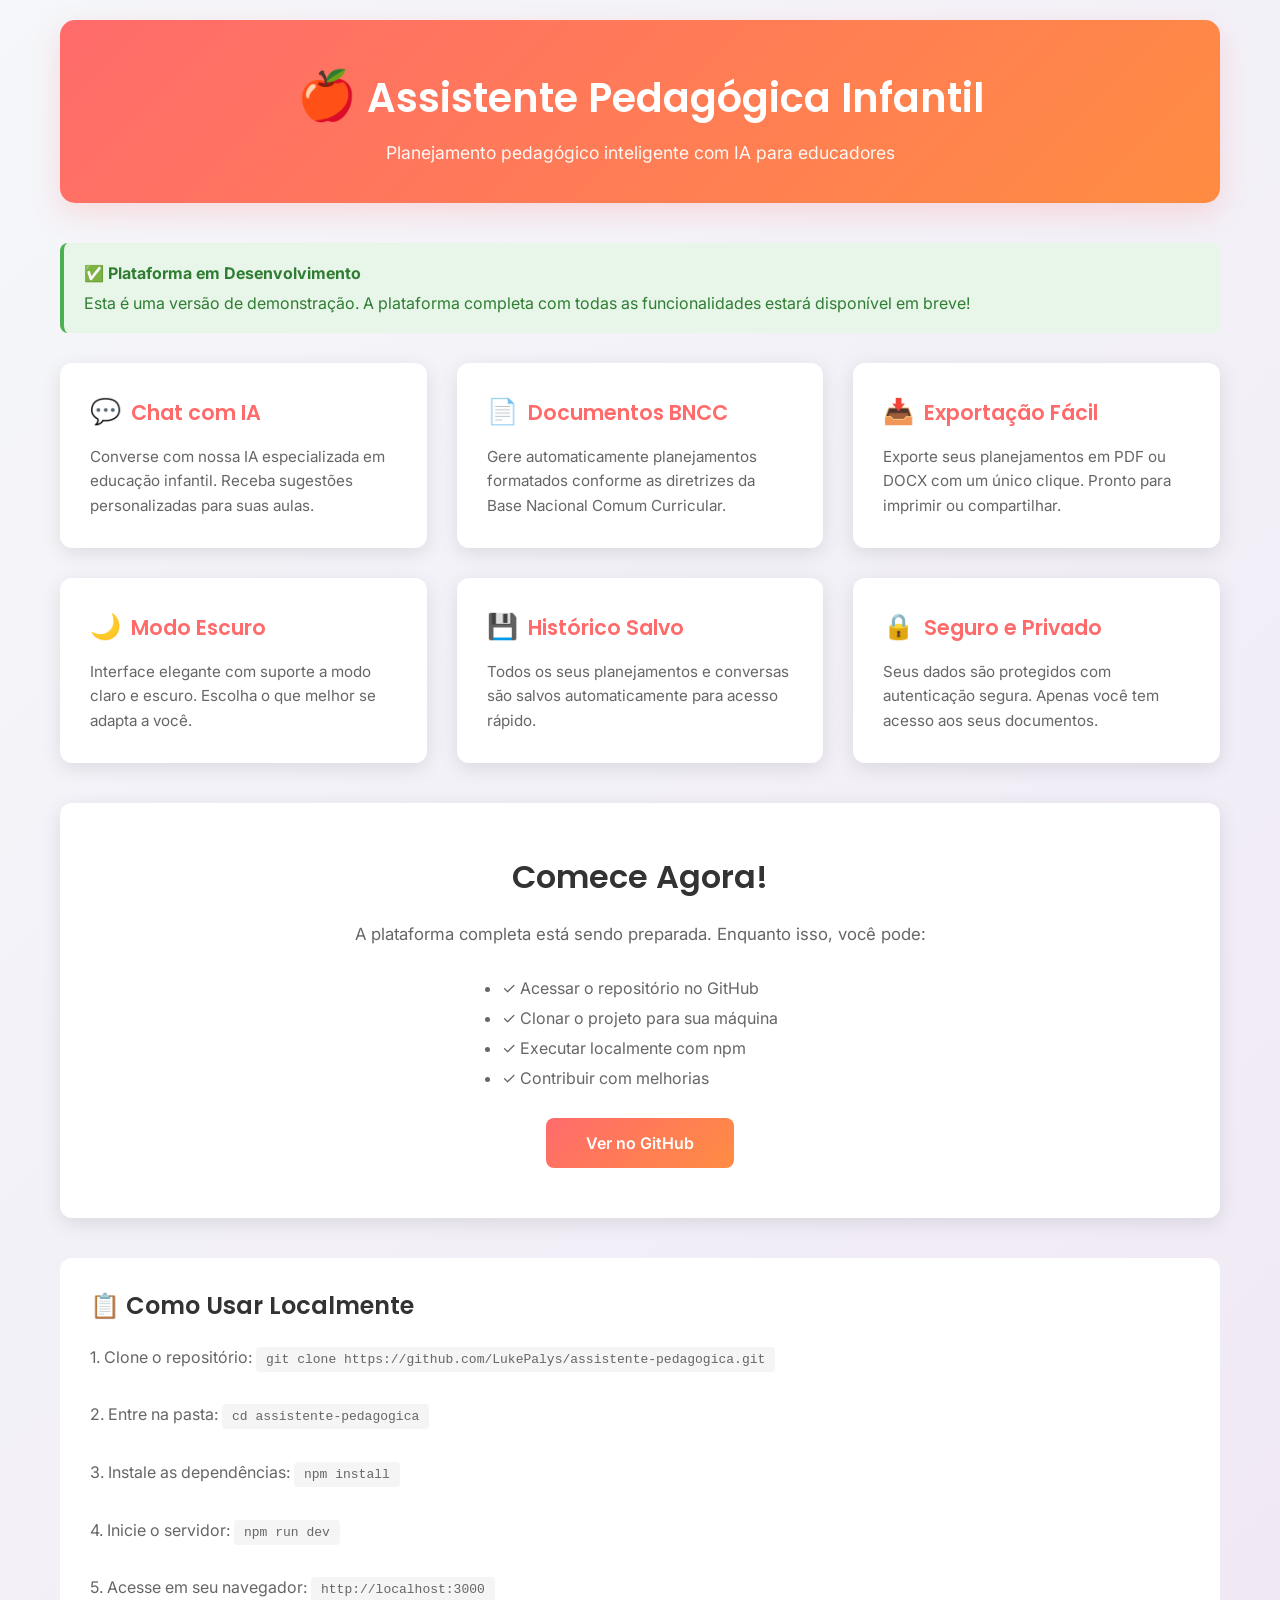
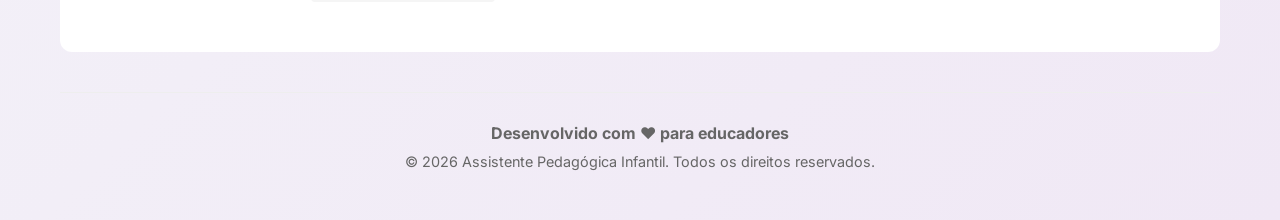
==== commit 258a50ab: "Adicionar página de apresentação elegante" ====
--- a/index.html
+++ b/index.html
@@ -1,95 +1,244 @@
-<!doctype html>
-<html lang="en">
-
-  <head>
-    <meta charset="UTF-8" />
-    <meta
-      name="viewport"
-      content="width=device-width, initial-scale=1.0, maximum-scale=1" />
-    <title>Assistente Pedagógica Infantil</title>    
-    <link rel="preconnect" href="https://fonts.googleapis.com" />
-    <link rel="preconnect" href="https://fonts.gstatic.com" crossorigin />
-    <link href="https://fonts.googleapis.com/css2?family=Poppins:wght@300;400;500;600;700&family=Inter:wght@300;400;500;600;700&display=swap" rel="stylesheet" />
+<!DOCTYPE html>
+<html lang="pt-BR">
+<head>
+    <meta charset="UTF-8">
+    <meta name="viewport" content="width=device-width, initial-scale=1.0">
+    <title>Assistente Pedagógica Infantil</title>
+    <link rel="preconnect" href="https://fonts.googleapis.com">
+    <link rel="preconnect" href="https://fonts.gstatic.com" crossorigin>
+    <link href="https://fonts.googleapis.com/css2?family=Poppins:wght@300;400;500;600;700&family=Inter:wght@300;400;500;600;700&display=swap" rel="stylesheet">
     <style>
-      body {
-        font-family: 'Inter', -apple-system, BlinkMacSystemFont, 'Segoe UI', sans-serif;
-      }
-      h1, h2, h3, h4, h5, h6 {
-        font-family: 'Poppins', -apple-system, BlinkMacSystemFont, 'Segoe UI', sans-serif;
-        font-weight: 600;
-      }
+        * {
+            margin: 0;
+            padding: 0;
+            box-sizing: border-box;
+        }
+        
+        body {
+            font-family: 'Inter', -apple-system, BlinkMacSystemFont, 'Segoe UI', sans-serif;
+            background: linear-gradient(135deg, #f5f7fa 0%, #f0e8f5 100%);
+            min-height: 100vh;
+            color: #333;
+        }
+        
+        h1, h2, h3, h4, h5, h6 {
+            font-family: 'Poppins', sans-serif;
+            font-weight: 600;
+        }
+        
+        .container {
+            max-width: 1200px;
+            margin: 0 auto;
+            padding: 20px;
+        }
+        
+        .header {
+            background: linear-gradient(135deg, #ff6b6b 0%, #ff8c42 100%);
+            color: white;
+            padding: 40px 20px;
+            text-align: center;
+            border-radius: 15px;
+            margin-bottom: 40px;
+            box-shadow: 0 10px 30px rgba(255, 107, 107, 0.2);
+        }
+        
+        .header h1 {
+            font-size: 2.5em;
+            margin-bottom: 10px;
+        }
+        
+        .header p {
+            font-size: 1.1em;
+            opacity: 0.95;
+        }
+        
+        .features {
+            display: grid;
+            grid-template-columns: repeat(auto-fit, minmax(280px, 1fr));
+            gap: 30px;
+            margin-bottom: 40px;
+        }
+        
+        .feature-card {
+            background: white;
+            padding: 30px;
+            border-radius: 12px;
+            box-shadow: 0 5px 20px rgba(0, 0, 0, 0.1);
+            transition: transform 0.3s, box-shadow 0.3s;
+        }
+        
+        .feature-card:hover {
+            transform: translateY(-5px);
+            box-shadow: 0 10px 30px rgba(0, 0, 0, 0.15);
+        }
+        
+        .feature-card h3 {
+            color: #ff6b6b;
+            margin-bottom: 15px;
+            font-size: 1.3em;
+        }
+        
+        .feature-card p {
+            color: #666;
+            line-height: 1.6;
+            font-size: 0.95em;
+        }
+        
+        .cta-section {
+            background: white;
+            padding: 50px 30px;
+            border-radius: 12px;
+            text-align: center;
+            box-shadow: 0 5px 20px rgba(0, 0, 0, 0.1);
+            margin-bottom: 40px;
+        }
+        
+        .cta-section h2 {
+            color: #333;
+            margin-bottom: 20px;
+            font-size: 2em;
+        }
+        
+        .cta-section p {
+            color: #666;
+            margin-bottom: 30px;
+            font-size: 1.05em;
+            line-height: 1.6;
+        }
+        
+        .btn {
+            display: inline-block;
+            padding: 15px 40px;
+            background: linear-gradient(135deg, #ff6b6b 0%, #ff8c42 100%);
+            color: white;
+            text-decoration: none;
+            border-radius: 8px;
+            font-weight: 600;
+            transition: transform 0.3s, box-shadow 0.3s;
+            border: none;
+            cursor: pointer;
+            font-size: 1em;
+        }
+        
+        .btn:hover {
+            transform: translateY(-2px);
+            box-shadow: 0 10px 25px rgba(255, 107, 107, 0.3);
+        }
+        
+        .status {
+            background: #e8f5e9;
+            border-left: 4px solid #4caf50;
+            padding: 20px;
+            border-radius: 8px;
+            margin-bottom: 30px;
+            color: #2e7d32;
+        }
+        
+        .status strong {
+            display: block;
+            margin-bottom: 10px;
+        }
+        
+        .footer {
+            text-align: center;
+            padding: 30px;
+            color: #666;
+            border-top: 1px solid #eee;
+            margin-top: 40px;
+        }
+        
+        .emoji {
+            font-size: 1.2em;
+            margin-right: 10px;
+        }
+        
+        @media (max-width: 768px) {
+            .header h1 {
+                font-size: 1.8em;
+            }
+            
+            .cta-section h2 {
+                font-size: 1.5em;
+            }
+            
+            .features {
+                grid-template-columns: 1fr;
+            }
+        }
     </style>
-    <script type="module" crossorigin src="/assets/index-BepxKYLZ.js"></script>
-    <link rel="stylesheet" crossorigin href="/assets/index-DhihaOEs.css">
-    <script src="/__manus__/debug-collector.js" defer></script>
-  </head>
-
-  <body>
-    <script id="manus-runtime">window.__MANUS_HOST_DEV__ = false;
-(function(){"use strict";var Mr={exports:{}},Kn={};/**
- * @license React
- * react-jsx-runtime.production.js
- *
- * Copyright (c) Meta Platforms, Inc. and affiliates.
- *
- * This source code is licensed under the MIT license found in the
- * LICENSE file in the root directory of this source tree.
- */var $c;function um(){if($c)return Kn;$c=1;var r=Symbol.for("react.transitional.element"),i=Symbol.for("react.fragment");function c(s,d,m){var x=null;if(m!==void 0&&(x=""+m),d.key!==void 0&&(x=""+d.key),"key"in d){m={};for(var R in d)R!=="key"&&(m[R]=d[R])}else m=d;return d=m.ref,{$$typeof:r,type:s,key:x,ref:d!==void 0?d:null,props:m}}return Kn.Fragment=i,Kn.jsx=c,Kn.jsxs=c,Kn}var Fc;function dm(){return Fc||(Fc=1,Mr.exports=um()),Mr.exports}var h=dm(),Ar={exports:{}},Pn={},Rr={exports:{}},Nr={};/**
- * @license React
- * scheduler.production.js
- *
- * Copyright (c) Meta Platforms, Inc. and affiliates.
- *
- * This source code is licensed under the MIT license found in the
- * LICENSE file in the root directory of this source tree.
- */var Ic;function fm(){return Ic||(Ic=1,function(r){function i(A,q){var B=A.length;A.push(q);t:for(;0<B;){var bt=B-1>>>1,p=A[bt];if(0<d(p,q))A[bt]=q,A[B]=p,B=bt;else break t}}function c(A){return A.length===0?null:A[0]}function s(A){if(A.length===0)return null;var q=A[0],B=A.pop();if(B!==q){A[0]=B;t:for(var bt=0,p=A.length,O=p>>>1;bt<O;){var X=2*(bt+1)-1,G=A[X],Z=X+1,st=A[Z];if(0>d(G,B))Z<p&&0>d(st,G)?(A[bt]=st,A[Z]=B,bt=Z):(A[bt]=G,A[X]=B,bt=X);else if(Z<p&&0>d(st,B))A[bt]=st,A[Z]=B,bt=Z;else break t}}return q}function d(A,q){var B=A.sortIndex-q.sortIndex;return B!==0?B:A.id-q.id}if(r.unstable_now=void 0,typeof performance=="object"&&typeof performance.now=="function"){var m=performance;r.unstable_now=function(){return m.now()}}else{var x=Date,R=x.now();r.unstable_now=function(){return x.now()-R}}var C=[],v=[],D=1,j=null,J=3,at=!1,$=!1,nt=!1,ct=!1,ht=typeof setTimeout=="function"?setTimeout:null,St=typeof clearTimeout=="function"?clearTimeout:null,_=typeof setImmediate<"u"?setImmediate:null;function Y(A){for(var q=c(v);q!==null;){if(q.callback===null)s(v);else if(q.startTime<=A)s(v),q.sortIndex=q.expirationTime,i(C,q);else break;q=c(v)}}function H(A){if(nt=!1,Y(A),!$)if(c(C)!==null)$=!0,it||(it=!0,Bt());else{var q=c(v);q!==null&&Mt(H,q.startTime-A)}}var it=!1,rt=-1,V=5,xt=-1;function Be(){return ct?!0:!(r.unstable_now()-xt<V)}function te(){if(ct=!1,it){var A=r.unstable_now();xt=A;var q=!0;try{t:{$=!1,nt&&(nt=!1,St(rt),rt=-1),at=!0;var B=J;try{e:{for(Y(A),j=c(C);j!==null&&!(j.expirationTime>A&&Be());){var bt=j.callback;if(typeof bt=="function"){j.callback=null,J=j.priorityLevel;var p=bt(j.expirationTime<=A);if(A=r.unstable_now(),typeof p=="function"){j.callback=p,Y(A),q=!0;break e}j===c(C)&&s(C),Y(A)}else s(C);j=c(C)}if(j!==null)q=!0;else{var O=c(v);O!==null&&Mt(H,O.startTime-A),q=!1}}break t}finally{j=null,J=B,at=!1}q=void 0}}finally{q?Bt():it=!1}}}var Bt;if(typeof _=="function")Bt=function(){_(te)};else if(typeof MessageChannel<"u"){var me=new MessageChannel,Se=me.port2;me.port1.onmessage=te,Bt=function(){Se.postMessage(null)}}else Bt=function(){ht(te,0)};function Mt(A,q){rt=ht(function(){A(r.unstable_now())},q)}r.unstable_IdlePriority=5,r.unstable_ImmediatePriority=1,r.unstable_LowPriority=4,r.unstable_NormalPriority=3,r.unstable_Profiling=null,r.unstable_UserBlockingPriority=2,r.unstable_cancelCallback=function(A){A.callback=null},r.unstable_forceFrameRate=function(A){0>A||125<A?console.error("forceFrameRate takes a positive int between 0 and 125, forcing frame rates higher than 125 fps is not supported"):V=0<A?Math.floor(1e3/A):5},r.unstable_getCurrentPriorityLevel=function(){return J},r.unstable_next=function(A){switch(J){case 1:case 2:case 3:var q=3;break;default:q=J}var B=J;J=q;try{return A()}finally{J=B}},r.unstable_requestPaint=function(){ct=!0},r.unstable_runWithPriority=function(A,q){switch(A){case 1:case 2:case 3:case 4:case 5:break;default:A=3}var B=J;J=A;try{return q()}finally{J=B}},r.unstable_scheduleCallback=function(A,q,B){var bt=r.unstable_now();switch(typeof B=="object"&&B!==null?(B=B.delay,B=typeof B=="number"&&0<B?bt+B:bt):B=bt,A){case 1:var p=-1;break;case 2:p=250;break;case 5:p=1073741823;break;case 4:p=1e4;break;default:p=5e3}return p=B+p,A={id:D++,callback:q,priorityLevel:A,startTime:B,expirationTime:p,sortIndex:-1},B>bt?(A.sortIndex=B,i(v,A),c(C)===null&&A===c(v)&&(nt?(St(rt),rt=-1):nt=!0,Mt(H,B-bt))):(A.sortIndex=p,i(C,A),$||at||($=!0,it||(it=!0,Bt()))),A},r.unstable_shouldYield=Be,r.unstable_wrapCallback=function(A){var q=J;return function(){var B=J;J=q;try{return A.apply(this,arguments)}finally{J=B}}}}(Nr)),Nr}var tu;function hm(){return tu||(tu=1,Rr.exports=fm()),Rr.exports}var zr={exports:{}},ut={};/**
- * @license React
- * react.production.js
- *
- * Copyright (c) Meta Platforms, Inc. and affiliates.
- *
- * This source code is licensed under the MIT license found in the
- * LICENSE file in the root directory of this source tree.
- */var eu;function mm(){if(eu)return ut;eu=1;var r=Symbol.for("react.transitional.element"),i=Symbol.for("react.portal"),c=Symbol.for("react.fragment"),s=Symbol.for("react.strict_mode"),d=Symbol.for("react.profiler"),m=Symbol.for("react.consumer"),x=Symbol.for("react.context"),R=Symbol.for("react.forward_ref"),C=Symbol.for("react.suspense"),v=Symbol.for("react.memo"),D=Symbol.for("react.lazy"),j=Symbol.iterator;function J(p){return p===null||typeof p!="object"?null:(p=j&&p[j]||p["@@iterator"],typeof p=="function"?p:null)}var at={isMounted:function(){return!1},enqueueForceUpdate:function(){},enqueueReplaceState:function(){},enqueueSetState:function(){}},$=Object.assign,nt={};function ct(p,O,X){this.props=p,this.context=O,this.refs=nt,this.updater=X||at}ct.prototype.isReactComponent={},ct.prototype.setState=function(p,O){if(typeof p!="object"&&typeof p!="function"&&p!=null)throw Error("takes an object of state variables to update or a function which returns an object of state variables.");this.updater.enqueueSetState(this,p,O,"setState")},ct.prototype.forceUpdate=function(p){this.updater.enqueueForceUpdate(this,p,"forceUpdate")};function ht(){}ht.prototype=ct.prototype;function St(p,O,X){this.props=p,this.context=O,this.refs=nt,this.updater=X||at}var _=St.prototype=new ht;_.constructor=St,$(_,ct.prototype),_.isPureReactComponent=!0;var Y=Array.isArray,H={H:null,A:null,T:null,S:null,V:null},it=Object.prototype.hasOwnProperty;function rt(p,O,X,G,Z,st){return X=st.ref,{$$typeof:r,type:p,key:O,ref:X!==void 0?X:null,props:st}}function V(p,O){return rt(p.type,O,void 0,void 0,void 0,p.props)}function xt(p){return typeof p=="object"&&p!==null&&p.$$typeof===r}function Be(p){var O={"=":"=0",":":"=2"};return"$"+p.replace(/[=:]/g,function(X){return O[X]})}var te=/\/+/g;function Bt(p,O){return typeof p=="object"&&p!==null&&p.key!=null?Be(""+p.key):O.toString(36)}function me(){}function Se(p){switch(p.status){case"fulfilled":return p.value;case"rejected":throw p.reason;default:switch(typeof p.status=="string"?p.then(me,me):(p.status="pending",p.then(function(O){p.status==="pending"&&(p.status="fulfilled",p.value=O)},function(O){p.status==="pending"&&(p.status="rejected",p.reason=O)})),p.status){case"fulfilled":return p.value;case"rejected":throw p.reason}}throw p}function Mt(p,O,X,G,Z){var st=typeof p;(st==="undefined"||st==="boolean")&&(p=null);var I=!1;if(p===null)I=!0;else switch(st){case"bigint":case"string":case"number":I=!0;break;case"object":switch(p.$$typeof){case r:case i:I=!0;break;case D:return I=p._init,Mt(I(p._payload),O,X,G,Z)}}if(I)return Z=Z(p),I=G===""?"."+Bt(p,0):G,Y(Z)?(X="",I!=null&&(X=I.replace(te,"$&/")+"/"),Mt(Z,O,X,"",function(Jt){return Jt})):Z!=null&&(xt(Z)&&(Z=V(Z,X+(Z.key==null||p&&p.key===Z.key?"":(""+Z.key).replace(te,"$&/")+"/")+I)),O.push(Z)),1;I=0;var gt=G===""?".":G+":";if(Y(p))for(var Tt=0;Tt<p.length;Tt++)G=p[Tt],st=gt+Bt(G,Tt),I+=Mt(G,O,X,st,Z);else if(Tt=J(p),typeof Tt=="function")for(p=Tt.call(p),Tt=0;!(G=p.next()).done;)G=G.value,st=gt+Bt(G,Tt++),I+=Mt(G,O,X,st,Z);else if(st==="object"){if(typeof p.then=="function")return Mt(Se(p),O,X,G,Z);throw O=String(p),Error("Objects are not valid as a React child (found: "+(O==="[object Object]"?"object with keys {"+Object.keys(p).join(", ")+"}":O)+"). If you meant to render a collection of children, use an array instead.")}return I}function A(p,O,X){if(p==null)return p;var G=[],Z=0;return Mt(p,G,"","",function(st){return O.call(X,st,Z++)}),G}function q(p){if(p._status===-1){var O=p._result;O=O(),O.then(function(X){(p._status===0||p._status===-1)&&(p._status=1,p._result=X)},function(X){(p._status===0||p._status===-1)&&(p._status=2,p._result=X)}),p._status===-1&&(p._status=0,p._result=O)}if(p._status===1)return p._result.default;throw p._result}var B=typeof reportError=="function"?reportError:function(p){if(typeof window=="object"&&typeof window.ErrorEvent=="function"){var O=new window.ErrorEvent("error",{bubbles:!0,cancelable:!0,message:typeof p=="object"&&p!==null&&typeof p.message=="string"?String(p.message):String(p),error:p});if(!window.dispatchEvent(O))return}else if(typeof process=="object"&&typeof process.emit=="function"){process.emit("uncaughtException",p);return}console.error(p)};function bt(){}return ut.Children={map:A,forEach:function(p,O,X){A(p,function(){O.apply(this,arguments)},X)},count:function(p){var O=0;return A(p,function(){O++}),O},toArray:function(p){return A(p,function(O){return O})||[]},only:function(p){if(!xt(p))throw Error("React.Children.only expected to receive a single React element child.");return p}},ut.Component=ct,ut.Fragment=c,ut.Profiler=d,ut.PureComponent=St,ut.StrictMode=s,ut.Suspense=C,ut.__CLIENT_INTERNALS_DO_NOT_USE_OR_WARN_USERS_THEY_CANNOT_UPGRADE=H,ut.__COMPILER_RUNTIME={__proto__:null,c:function(p){return H.H.useMemoCache(p)}},ut.cache=function(p){return function(){return p.apply(null,arguments)}},ut.cloneElement=function(p,O,X){if(p==null)throw Error("The argument must be a React element, but you passed "+p+".");var G=$({},p.props),Z=p.key,st=void 0;if(O!=null)for(I in O.ref!==void 0&&(st=void 0),O.key!==void 0&&(Z=""+O.key),O)!it.call(O,I)||I==="key"||I==="__self"||I==="__source"||I==="ref"&&O.ref===void 0||(G[I]=O[I]);var I=arguments.length-2;if(I===1)G.children=X;else if(1<I){for(var gt=Array(I),Tt=0;Tt<I;Tt++)gt[Tt]=arguments[Tt+2];G.children=gt}return rt(p.type,Z,void 0,void 0,st,G)},ut.createContext=function(p){return p={$$typeof:x,_currentValue:p,_currentValue2:p,_threadCount:0,Provider:null,Consumer:null},p.Provider=p,p.Consumer={$$typeof:m,_context:p},p},ut.createElement=function(p,O,X){var G,Z={},st=null;if(O!=null)for(G in O.key!==void 0&&(st=""+O.key),O)it.call(O,G)&&G!=="key"&&G!=="__self"&&G!=="__source"&&(Z[G]=O[G]);var I=arguments.length-2;if(I===1)Z.children=X;else if(1<I){for(var gt=Array(I),Tt=0;Tt<I;Tt++)gt[Tt]=arguments[Tt+2];Z.children=gt}if(p&&p.defaultProps)for(G in I=p.defaultProps,I)Z[G]===void 0&&(Z[G]=I[G]);return rt(p,st,void 0,void 0,null,Z)},ut.createRef=function(){return{current:null}},ut.forwardRef=function(p){return{$$typeof:R,render:p}},ut.isValidElement=xt,ut.lazy=function(p){return{$$typeof:D,_payload:{_status:-1,_result:p},_init:q}},ut.memo=function(p,O){return{$$typeof:v,type:p,compare:O===void 0?null:O}},ut.startTransition=function(p){var O=H.T,X={};H.T=X;try{var G=p(),Z=H.S;Z!==null&&Z(X,G),typeof G=="object"&&G!==null&&typeof G.then=="function"&&G.then(bt,B)}catch(st){B(st)}finally{H.T=O}},ut.unstable_useCacheRefresh=function(){return H.H.useCacheRefresh()},ut.use=function(p){return H.H.use(p)},ut.useActionState=function(p,O,X){return H.H.useActionState(p,O,X)},ut.useCallback=function(p,O){return H.H.useCallback(p,O)},ut.useContext=function(p){return H.H.useContext(p)},ut.useDebugValue=function(){},ut.useDeferredValue=function(p,O){return H.H.useDeferredValue(p,O)},ut.useEffect=function(p,O,X){var G=H.H;if(typeof X=="function")throw Error("useEffect CRUD overload is not enabled in this build of React.");return G.useEffect(p,O)},ut.useId=function(){return H.H.useId()},ut.useImperativeHandle=function(p,O,X){return H.H.useImperativeHandle(p,O,X)},ut.useInsertionEffect=function(p,O){return H.H.useInsertionEffect(p,O)},ut.useLayoutEffect=function(p,O){return H.H.useLayoutEffect(p,O)},ut.useMemo=function(p,O){return H.H.useMemo(p,O)},ut.useOptimistic=function(p,O){return H.H.useOptimistic(p,O)},ut.useReducer=function(p,O,X){return H.H.useReducer(p,O,X)},ut.useRef=function(p){return H.H.useRef(p)},ut.useState=function(p){return H.H.useState(p)},ut.useSyncExternalStore=function(p,O,X){return H.H.useSyncExternalStore(p,O,X)},ut.useTransition=function(){return H.H.useTransition()},ut.version="19.1.1",ut}var lu;function _r(){return lu||(lu=1,zr.exports=mm()),zr.exports}var kr={exports:{}},he={};/**
- * @license React
- * react-dom.production.js
- *
- * Copyright (c) Meta Platforms, Inc. and affiliates.
- *
- * This source code is licensed under the MIT license found in the
- * LICENSE file in the root directory of this source tree.
- */var au;function gm(){if(au)return he;au=1;var r=_r();function i(C){var v="https://react.dev/errors/"+C;if(1<arguments.length){v+="?args[]="+encodeURIComponent(arguments[1]);for(var D=2;D<arguments.length;D++)v+="&args[]="+encodeURIComponent(arguments[D])}return"Minified React error #"+C+"; visit "+v+" for the full message or use the non-minified dev environment for full errors and additional helpful warnings."}function c(){}var s={d:{f:c,r:function(){throw Error(i(522))},D:c,C:c,L:c,m:c,X:c,S:c,M:c},p:0,findDOMNode:null},d=Symbol.for("react.portal");function m(C,v,D){var j=3<arguments.length&&arguments[3]!==void 0?arguments[3]:null;return{$$typeof:d,key:j==null?null:""+j,children:C,containerInfo:v,implementation:D}}var x=r.__CLIENT_INTERNALS_DO_NOT_USE_OR_WARN_USERS_THEY_CANNOT_UPGRADE;function R(C,v){if(C==="font")return"";if(typeof v=="string")return v==="use-credentials"?v:""}return he.__DOM_INTERNALS_DO_NOT_USE_OR_WARN_USERS_THEY_CANNOT_UPGRADE=s,he.createPortal=function(C,v){var D=2<arguments.length&&arguments[2]!==void 0?arguments[2]:null;if(!v||v.nodeType!==1&&v.nodeType!==9&&v.nodeType!==11)throw Error(i(299));return m(C,v,null,D)},he.flushSync=function(C){var v=x.T,D=s.p;try{if(x.T=null,s.p=2,C)return C()}finally{x.T=v,s.p=D,s.d.f()}},he.preconnect=function(C,v){typeof C=="string"&&(v?(v=v.crossOrigin,v=typeof v=="string"?v==="use-credentials"?v:"":void 0):v=null,s.d.C(C,v))},he.prefetchDNS=function(C){typeof C=="string"&&s.d.D(C)},he.preinit=function(C,v){if(typeof C=="string"&&v&&typeof v.as=="string"){var D=v.as,j=R(D,v.crossOrigin),J=typeof v.integrity=="string"?v.integrity:void 0,at=typeof v.fetchPriority=="string"?v.fetchPriority:void 0;D==="style"?s.d.S(C,typeof v.precedence=="string"?v.precedence:void 0,{crossOrigin:j,integrity:J,fetchPriority:at}):D==="script"&&s.d.X(C,{crossOrigin:j,integrity:J,fetchPriority:at,nonce:typeof v.nonce=="string"?v.nonce:void 0})}},he.preinitModule=function(C,v){if(typeof C=="string")if(typeof v=="object"&&v!==null){if(v.as==null||v.as==="script"){var D=R(v.as,v.crossOrigin);s.d.M(C,{crossOrigin:D,integrity:typeof v.integrity=="string"?v.integrity:void 0,nonce:typeof v.nonce=="string"?v.nonce:void 0})}}else v==null&&s.d.M(C)},he.preload=function(C,v){if(typeof C=="string"&&typeof v=="object"&&v!==null&&typeof v.as=="string"){var D=v.as,j=R(D,v.crossOrigin);s.d.L(C,D,{crossOrigin:j,integrity:typeof v.integrity=="string"?v.integrity:void 0,nonce:typeof v.nonce=="string"?v.nonce:void 0,type:typeof v.type=="string"?v.type:void 0,fetchPriority:typeof v.fetchPriority=="string"?v.fetchPriority:void 0,referrerPolicy:typeof v.referrerPolicy=="string"?v.referrerPolicy:void 0,imageSrcSet:typeof v.imageSrcSet=="string"?v.imageSrcSet:void 0,imageSizes:typeof v.imageSizes=="string"?v.imageSizes:void 0,media:typeof v.media=="string"?v.media:void 0})}},he.preloadModule=function(C,v){if(typeof C=="string")if(v){var D=R(v.as,v.crossOrigin);s.d.m(C,{as:typeof v.as=="string"&&v.as!=="script"?v.as:void 0,crossOrigin:D,integrity:typeof v.integrity=="string"?v.integrity:void 0})}else s.d.m(C)},he.requestFormReset=function(C){s.d.r(C)},he.unstable_batchedUpdates=function(C,v){return C(v)},he.useFormState=function(C,v,D){return x.H.useFormState(C,v,D)},he.useFormStatus=function(){return x.H.useHostTransitionStatus()},he.version="19.1.1",he}var nu;function pm(){if(nu)return kr.exports;nu=1;function r(){if(!(typeof __REACT_DEVTOOLS_GLOBAL_HOOK__>"u"||typeof __REACT_DEVTOOLS_GLOBAL_HOOK__.checkDCE!="function"))try{__REACT_DEVTOOLS_GLOBAL_HOOK__.checkDCE(r)}catch(i){console.error(i)}}return r(),kr.exports=gm(),kr.exports}/**
- * @license React
- * react-dom-client.production.js
- *
- * Copyright (c) Meta Platforms, Inc. and affiliates.
- *
- * This source code is licensed under the MIT license found in the
- * LICENSE file in the root directory of this source tree.
- */var ou;function ym(){if(ou)return Pn;ou=1;var r=hm(),i=_r(),c=pm();function s(t){var e="https://react.dev/errors/"+t;if(1<arguments.length){e+="?args[]="+encodeURIComponent(arguments[1]);for(var l=2;l<arguments.length;l++)e+="&args[]="+encodeURIComponent(arguments[l])}return"Minified React error #"+t+"; visit "+e+" for the full message or use the non-minified dev environment for full errors and additional helpful warnings."}function d(t){return!(!t||t.nodeType!==1&&t.nodeType!==9&&t.nodeType!==11)}function m(t){var e=t,l=t;if(t.alternate)for(;e.return;)e=e.return;else{t=e;do e=t,(e.flags&4098)!==0&&(l=e.return),t=e.return;while(t)}return e.tag===3?l:null}function x(t){if(t.tag===13){var e=t.memoizedState;if(e===null&&(t=t.alternate,t!==null&&(e=t.memoizedState)),e!==null)return e.dehydrated}return null}function R(t){if(m(t)!==t)throw Error(s(188))}function C(t){var e=t.alternate;if(!e){if(e=m(t),e===null)throw Error(s(188));return e!==t?null:t}for(var l=t,a=e;;){var n=l.return;if(n===null)break;var o=n.alternate;if(o===null){if(a=n.return,a!==null){l=a;continue}break}if(n.child===o.child){for(o=n.child;o;){if(o===l)return R(n),t;if(o===a)return R(n),e;o=o.sibling}throw Error(s(188))}if(l.return!==a.return)l=n,a=o;else{for(var u=!1,f=n.child;f;){if(f===l){u=!0,l=n,a=o;break}if(f===a){u=!0,a=n,l=o;break}f=f.sibling}if(!u){for(f=o.child;f;){if(f===l){u=!0,l=o,a=n;break}if(f===a){u=!0,a=o,l=n;break}f=f.sibling}if(!u)throw Error(s(189))}}if(l.alternate!==a)throw Error(s(190))}if(l.tag!==3)throw Error(s(188));return l.stateNode.current===l?t:e}function v(t){var e=t.tag;if(e===5||e===26||e===27||e===6)return t;for(t=t.child;t!==null;){if(e=v(t),e!==null)return e;t=t.sibling}return null}var D=Object.assign,j=Symbol.for("react.element"),J=Symbol.for("react.transitional.element"),at=Symbol.for("react.portal"),$=Symbol.for("react.fragment"),nt=Symbol.for("react.strict_mode"),ct=Symbol.for("react.profiler"),ht=Symbol.for("react.provider"),St=Symbol.for("react.consumer"),_=Symbol.for("react.context"),Y=Symbol.for("react.forward_ref"),H=Symbol.for("react.suspense"),it=Symbol.for("react.suspense_list"),rt=Symbol.for("react.memo"),V=Symbol.for("react.lazy"),xt=Symbol.for("react.activity"),Be=Symbol.for("react.memo_cache_sentinel"),te=Symbol.iterator;function Bt(t){return t===null||typeof t!="object"?null:(t=te&&t[te]||t["@@iterator"],typeof t=="function"?t:null)}var me=Symbol.for("react.client.reference");function Se(t){if(t==null)return null;if(typeof t=="function")return t.$$typeof===me?null:t.displayName||t.name||null;if(typeof t=="string")return t;switch(t){case $:return"Fragment";case ct:return"Profiler";case nt:return"StrictMode";case H:return"Suspense";case it:return"SuspenseList";case xt:return"Activity"}if(typeof t=="object")switch(t.$$typeof){case at:return"Portal";case _:return(t.displayName||"Context")+".Provider";case St:return(t._context.displayName||"Context")+".Consumer";case Y:var e=t.render;return t=t.displayName,t||(t=e.displayName||e.name||"",t=t!==""?"ForwardRef("+t+")":"ForwardRef"),t;case rt:return e=t.displayName||null,e!==null?e:Se(t.type)||"Memo";case V:e=t._payload,t=t._init;try{return Se(t(e))}catch{}}return null}var Mt=Array.isArray,A=i.__CLIENT_INTERNALS_DO_NOT_USE_OR_WARN_USERS_THEY_CANNOT_UPGRADE,q=c.__DOM_INTERNALS_DO_NOT_USE_OR_WARN_USERS_THEY_CANNOT_UPGRADE,B={pending:!1,data:null,method:null,action:null},bt=[],p=-1;function O(t){return{current:t}}function X(t){0>p||(t.current=bt[p],bt[p]=null,p--)}function G(t,e){p++,bt[p]=t.current,t.current=e}var Z=O(null),st=O(null),I=O(null),gt=O(null);function Tt(t,e){switch(G(I,e),G(st,t),G(Z,null),e.nodeType){case 9:case 11:t=(t=e.documentElement)&&(t=t.namespaceURI)?Hh(t):0;break;default:if(t=e.tagName,e=e.namespaceURI)e=Hh(e),t=Uh(e,t);else switch(t){case"svg":t=1;break;case"math":t=2;break;default:t=0}}X(Z),G(Z,t)}function Jt(){X(Z),X(st),X(I)}function Ke(t){t.memoizedState!==null&&G(gt,t);var e=Z.current,l=Uh(e,t.type);e!==l&&(G(st,t),G(Z,l))}function Ce(t){st.current===t&&(X(Z),X(st)),gt.current===t&&(X(gt),Wo._currentValue=B)}var Pe=Object.prototype.hasOwnProperty,yl=r.unstable_scheduleCallback,sn=r.unstable_cancelCallback,Ca=r.unstable_shouldYield,ri=r.unstable_requestPaint,ge=r.unstable_now,si=r.unstable_getCurrentPriorityLevel,Ul=r.unstable_ImmediatePriority,Fn=r.unstable_UserBlockingPriority,nl=r.unstable_NormalPriority,ci=r.unstable_LowPriority,Gl=r.unstable_IdlePriority,ui=r.log,Ea=r.unstable_setDisableYieldValue,ql=null,Wt=null;function Je(t){if(typeof ui=="function"&&Ea(t),Wt&&typeof Wt.setStrictMode=="function")try{Wt.setStrictMode(ql,t)}catch{}}var $t=Math.clz32?Math.clz32:fi,di=Math.log,Ta=Math.LN2;function fi(t){return t>>>=0,t===0?32:31-(di(t)/Ta|0)|0}var L=256,cn=4194304;function vl(t){var e=t&42;if(e!==0)return e;switch(t&-t){case 1:return 1;case 2:return 2;case 4:return 4;case 8:return 8;case 16:return 16;case 32:return 32;case 64:return 64;case 128:return 128;case 256:case 512:case 1024:case 2048:case 4096:case 8192:case 16384:case 32768:case 65536:case 131072:case 262144:case 524288:case 1048576:case 2097152:return t&4194048;case 4194304:case 8388608:case 16777216:case 33554432:return t&62914560;case 67108864:return 67108864;case 134217728:return 134217728;case 268435456:return 268435456;case 536870912:return 536870912;case 1073741824:return 0;default:return t}}function un(t,e,l){var a=t.pendingLanes;if(a===0)return 0;var n=0,o=t.suspendedLanes,u=t.pingedLanes;t=t.warmLanes;var f=a&134217727;return f!==0?(a=f&~o,a!==0?n=vl(a):(u&=f,u!==0?n=vl(u):l||(l=f&~t,l!==0&&(n=vl(l))))):(f=a&~o,f!==0?n=vl(f):u!==0?n=vl(u):l||(l=a&~t,l!==0&&(n=vl(l)))),n===0?0:e!==0&&e!==n&&(e&o)===0&&(o=n&-n,l=e&-e,o>=l||o===32&&(l&4194048)!==0)?e:n}function Dt(t,e){return(t.pendingLanes&~(t.suspendedLanes&~t.pingedLanes)&e)===0}function In(t,e){switch(t){case 1:case 2:case 4:case 8:case 64:return e+250;case 16:case 32:case 128:case 256:case 512:case 1024:case 2048:case 4096:case 8192:case 16384:case 32768:case 65536:case 131072:case 262144:case 524288:case 1048576:case 2097152:return e+5e3;case 4194304:case 8388608:case 16777216:case 33554432:return-1;case 67108864:case 134217728:case 268435456:case 536870912:case 1073741824:return-1;default:return-1}}function to(){var t=L;return L<<=1,(L&4194048)===0&&(L=256),t}function hi(){var t=cn;return cn<<=1,(cn&62914560)===0&&(cn=4194304),t}function eo(t){for(var e=[],l=0;31>l;l++)e.push(t);return e}function Da(t,e){t.pendingLanes|=e,e!==268435456&&(t.suspendedLanes=0,t.pingedLanes=0,t.warmLanes=0)}function Ir(t,e,l,a,n,o){var u=t.pendingLanes;t.pendingLanes=l,t.suspendedLanes=0,t.pingedLanes=0,t.warmLanes=0,t.expiredLanes&=l,t.entangledLanes&=l,t.errorRecoveryDisabledLanes&=l,t.shellSuspendCounter=0;var f=t.entanglements,g=t.expirationTimes,S=t.hiddenUpdates;for(l=u&~l;0<l;){var N=31-$t(l),k=1<<N;f[N]=0,g[N]=-1;var E=S[N];if(E!==null)for(S[N]=null,N=0;N<E.length;N++){var T=E[N];T!==null&&(T.lane&=-536870913)}l&=~k}a!==0&&mi(t,a,0),o!==0&&n===0&&t.tag!==0&&(t.suspendedLanes|=o&~(u&~e))}function mi(t,e,l){t.pendingLanes|=e,t.suspendedLanes&=~e;var a=31-$t(e);t.entangledLanes|=e,t.entanglements[a]=t.entanglements[a]|1073741824|l&4194090}function gi(t,e){var l=t.entangledLanes|=e;for(t=t.entanglements;l;){var a=31-$t(l),n=1<<a;n&e|t[a]&e&&(t[a]|=e),l&=~n}}function lo(t){switch(t){case 2:t=1;break;case 8:t=4;break;case 32:t=16;break;case 256:case 512:case 1024:case 2048:case 4096:case 8192:case 16384:case 32768:case 65536:case 131072:case 262144:case 524288:case 1048576:case 2097152:case 4194304:case 8388608:case 16777216:case 33554432:t=128;break;case 268435456:t=134217728;break;default:t=0}return t}function ao(t){return t&=-t,2<t?8<t?(t&134217727)!==0?32:268435456:8:2}function pi(){var t=q.p;return t!==0?t:(t=window.event,t===void 0?32:nm(t.type))}function ts(t,e){var l=q.p;try{return q.p=t,e()}finally{q.p=l}}var ol=Math.random().toString(36).slice(2),ee="__reactFiber$"+ol,pe="__reactProps$"+ol,Yl="__reactContainer$"+ol,no="__reactEvents$"+ol,es="__reactListeners$"+ol,ls="__reactHandles$"+ol,yi="__reactResources$"+ol,Ma="__reactMarker$"+ol;function oo(t){delete t[ee],delete t[pe],delete t[no],delete t[es],delete t[ls]}function Vl(t){var e=t[ee];if(e)return e;for(var l=t.parentNode;l;){if(e=l[Yl]||l[ee]){if(l=e.alternate,e.child!==null||l!==null&&l.child!==null)for(t=Vh(t);t!==null;){if(l=t[ee])return l;t=Vh(t)}return e}t=l,l=t.parentNode}return null}function Xl(t){if(t=t[ee]||t[Yl]){var e=t.tag;if(e===5||e===6||e===13||e===26||e===27||e===3)return t}return null}function Aa(t){var e=t.tag;if(e===5||e===26||e===27||e===6)return t.stateNode;throw Error(s(33))}function Zl(t){var e=t[yi];return e||(e=t[yi]={hoistableStyles:new Map,hoistableScripts:new Map}),e}function Vt(t){t[Ma]=!0}var vi=new Set,bi={};function bl(t,e){We(t,e),We(t+"Capture",e)}function We(t,e){for(bi[t]=e,t=0;t<e.length;t++)vi.add(e[t])}var as=RegExp("^[:A-Z_a-z\\u00C0-\\u00D6\\u00D8-\\u00F6\\u00F8-\\u02FF\\u0370-\\u037D\\u037F-\\u1FFF\\u200C-\\u200D\\u2070-\\u218F\\u2C00-\\u2FEF\\u3001-\\uD7FF\\uF900-\\uFDCF\\uFDF0-\\uFFFD][:A-Z_a-z\\u00C0-\\u00D6\\u00D8-\\u00F6\\u00F8-\\u02FF\\u0370-\\u037D\\u037F-\\u1FFF\\u200C-\\u200D\\u2070-\\u218F\\u2C00-\\u2FEF\\u3001-\\uD7FF\\uF900-\\uFDCF\\uFDF0-\\uFFFD\\-.0-9\\u00B7\\u0300-\\u036F\\u203F-\\u2040]*$"),xi={},wi={};function Ra(t){return Pe.call(wi,t)?!0:Pe.call(xi,t)?!1:as.test(t)?wi[t]=!0:(xi[t]=!0,!1)}function M(t,e,l){if(Ra(e))if(l===null)t.removeAttribute(e);else{switch(typeof l){case"undefined":case"function":case"symbol":t.removeAttribute(e);return;case"boolean":var a=e.toLowerCase().slice(0,5);if(a!=="data-"&&a!=="aria-"){t.removeAttribute(e);return}}t.setAttribute(e,""+l)}}function tt(t,e,l){if(l===null)t.removeAttribute(e);else{switch(typeof l){case"undefined":case"function":case"symbol":case"boolean":t.removeAttribute(e);return}t.setAttribute(e,""+l)}}function Ot(t,e,l,a){if(a===null)t.removeAttribute(l);else{switch(typeof a){case"undefined":case"function":case"symbol":case"boolean":t.removeAttribute(l);return}t.setAttributeNS(e,l,""+a)}}var le,Ee;function ae(t){if(le===void 0)try{throw Error()}catch(l){var e=l.stack.trim().match(/\n( *(at )?)/);le=e&&e[1]||"",Ee=-1<l.stack.indexOf(`
-    at`)?" (<anonymous>)":-1<l.stack.indexOf("@")?"@unknown:0:0":""}return`
-`+le+t+Ee}var Le=!1;function He(t,e){if(!t||Le)return"";Le=!0;var l=Error.prepareStackTrace;Error.prepareStackTrace=void 0;try{var a={DetermineComponentFrameRoot:function(){try{if(e){var k=function(){throw Error()};if(Object.defineProperty(k.prototype,"props",{set:function(){throw Error()}}),typeof Reflect=="object"&&Reflect.construct){try{Reflect.construct(k,[])}catch(T){var E=T}Reflect.construct(t,[],k)}else{try{k.call()}catch(T){E=T}t.call(k.prototype)}}else{try{throw Error()}catch(T){E=T}(k=t())&&typeof k.catch=="function"&&k.catch(function(){})}}catch(T){if(T&&E&&typeof T.stack=="string")return[T.stack,E.stack]}return[null,null]}};a.DetermineComponentFrameRoot.displayName="DetermineComponentFrameRoot";var n=Object.getOwnPropertyDescriptor(a.DetermineComponentFrameRoot,"name");n&&n.configurable&&Object.defineProperty(a.DetermineComponentFrameRoot,"name",{value:"DetermineComponentFrameRoot"});var o=a.DetermineComponentFrameRoot(),u=o[0],f=o[1];if(u&&f){var g=u.split(`
-`),S=f.split(`
-`);for(n=a=0;a<g.length&&!g[a].includes("DetermineComponentFrameRoot");)a++;for(;n<S.length&&!S[n].includes("DetermineComponentFrameRoot");)n++;if(a===g.length||n===S.length)for(a=g.length-1,n=S.length-1;1<=a&&0<=n&&g[a]!==S[n];)n--;for(;1<=a&&0<=n;a--,n--)if(g[a]!==S[n]){if(a!==1||n!==1)do if(a--,n--,0>n||g[a]!==S[n]){var N=`
-`+g[a].replace(" at new "," at ");return t.displayName&&N.includes("<anonymous>")&&(N=N.replace("<anonymous>",t.displayName)),N}while(1<=a&&0<=n);break}}}finally{Le=!1,Error.prepareStackTrace=l}return(l=t?t.displayName||t.name:"")?ae(l):""}function Ql(t){switch(t.tag){case 26:case 27:case 5:return ae(t.type);case 16:return ae("Lazy");case 13:return ae("Suspense");case 19:return ae("SuspenseList");case 0:case 15:return He(t.type,!1);case 11:return He(t.type.render,!1);case 1:return He(t.type,!0);case 31:return ae("Activity");default:return""}}function xl(t){try{var e="";do e+=Ql(t),t=t.return;while(t);return e}catch(l){return`
-Error generating stack: `+l.message+`
-`+l.stack}}function Xt(t){switch(typeof t){case"bigint":case"boolean":case"number":case"string":case"undefined":return t;case"object":return t;default:return""}}function il(t){var e=t.type;return(t=t.nodeName)&&t.toLowerCase()==="input"&&(e==="checkbox"||e==="radio")}function ve(t){var e=il(t)?"checked":"value",l=Object.getOwnPropertyDescriptor(t.constructor.prototype,e),a=""+t[e];if(!t.hasOwnProperty(e)&&typeof l<"u"&&typeof l.get=="function"&&typeof l.set=="function"){var n=l.get,o=l.set;return Object.defineProperty(t,e,{configurable:!0,get:function(){return n.call(this)},set:function(u){a=""+u,o.call(this,u)}}),Object.defineProperty(t,e,{enumerable:l.enumerable}),{getValue:function(){return a},setValue:function(u){a=""+u},stopTracking:function(){t._valueTracker=null,delete t[e]}}}}function re(t){t._valueTracker||(t._valueTracker=ve(t))}function rl(t){if(!t)return!1;var e=t._valueTracker;if(!e)return!0;var l=e.getValue(),a="";return t&&(a=il(t)?t.checked?"true":"false":t.value),t=a,t!==l?(e.setValue(t),!0):!1}function wl(t){if(t=t||(typeof document<"u"?document:void 0),typeof t>"u")return null;try{return t.activeElement||t.body}catch{return t.body}}var dn=/[\n"\\]/g;function se(t){return t.replace(dn,function(e){return"\\"+e.charCodeAt(0).toString(16)+" "})}function Kl(t,e,l,a,n,o,u,f){t.name="",u!=null&&typeof u!="function"&&typeof u!="symbol"&&typeof u!="boolean"?t.type=u:t.removeAttribute("type"),e!=null?u==="number"?(e===0&&t.value===""||t.value!=e)&&(t.value=""+Xt(e)):t.value!==""+Xt(e)&&(t.value=""+Xt(e)):u!=="submit"&&u!=="reset"||t.removeAttribute("value"),e!=null?Pl(t,u,Xt(e)):l!=null?Pl(t,u,Xt(l)):a!=null&&t.removeAttribute("value"),n==null&&o!=null&&(t.defaultChecked=!!o),n!=null&&(t.checked=n&&typeof n!="function"&&typeof n!="symbol"),f!=null&&typeof f!="function"&&typeof f!="symbol"&&typeof f!="boolean"?t.name=""+Xt(f):t.removeAttribute("name")}function Na(t,e,l,a,n,o,u,f){if(o!=null&&typeof o!="function"&&typeof o!="symbol"&&typeof o!="boolean"&&(t.type=o),e!=null||l!=null){if(!(o!=="submit"&&o!=="reset"||e!=null))return;l=l!=null?""+Xt(l):"",e=e!=null?""+Xt(e):l,f||e===t.value||(t.value=e),t.defaultValue=e}a=a??n,a=typeof a!="function"&&typeof a!="symbol"&&!!a,t.checked=f?t.checked:!!a,t.defaultChecked=!!a,u!=null&&typeof u!="function"&&typeof u!="symbol"&&typeof u!="boolean"&&(t.name=u)}function Pl(t,e,l){e==="number"&&wl(t.ownerDocument)===t||t.defaultValue===""+l||(t.defaultValue=""+l)}function $e(t,e,l,a){if(t=t.options,e){e={};for(var n=0;n<l.length;n++)e["$"+l[n]]=!0;for(l=0;l<t.length;l++)n=e.hasOwnProperty("$"+t[l].value),t[l].selected!==n&&(t[l].selected=n),n&&a&&(t[l].defaultSelected=!0)}else{for(l=""+Xt(l),e=null,n=0;n<t.length;n++){if(t[n].value===l){t[n].selected=!0,a&&(t[n].defaultSelected=!0);return}e!==null||t[n].disabled||(e=t[n])}e!==null&&(e.selected=!0)}}function za(t,e,l){if(e!=null&&(e=""+Xt(e),e!==t.value&&(t.value=e),l==null)){t.defaultValue!==e&&(t.defaultValue=e);return}t.defaultValue=l!=null?""+Xt(l):""}function _a(t,e,l,a){if(e==null){if(a!=null){if(l!=null)throw Error(s(92));if(Mt(a)){if(1<a.length)throw Error(s(93));a=a[0]}l=a}l==null&&(l=""),e=l}l=Xt(e),t.defaultValue=l,a=t.textContent,a===l&&a!==""&&a!==null&&(t.value=a)}function Fe(t,e){if(e){var l=t.firstChild;if(l&&l===t.lastChild&&l.nodeType===3){l.nodeValue=e;return}}t.textContent=e}var fn=new Set("animationIterationCount aspectRatio borderImageOutset borderImageSlice borderImageWidth boxFlex boxFlexGroup boxOrdinalGroup columnCount columns flex flexGrow flexPositive flexShrink flexNegative flexOrder gridArea gridRow gridRowEnd gridRowSpan gridRowStart gridColumn gridColumnEnd gridColumnSpan gridColumnStart fontWeight lineClamp lineHeight opacity order orphans scale tabSize widows zIndex zoom fillOpacity floodOpacity stopOpacity strokeDasharray strokeDashoffset strokeMiterlimit strokeOpacity strokeWidth MozAnimationIterationCount MozBoxFlex MozBoxFlexGroup MozLineClamp msAnimationIterationCount msFlex msZoom msFlexGrow msFlexNegative msFlexOrder msFlexPositive msFlexShrink msGridColumn msGridColumnSpan msGridRow msGridRowSpan WebkitAnimationIterationCount WebkitBoxFlex WebKitBoxFlexGroup WebkitBoxOrdinalGroup WebkitColumnCount WebkitColumns WebkitFlex WebkitFlexGrow WebkitFlexPositive WebkitFlexShrink WebkitLineClamp".split(" "));function ka(t,e,l){var a=e.indexOf("--")===0;l==null||typeof l=="boolean"||l===""?a?t.setProperty(e,""):e==="float"?t.cssFloat="":t[e]="":a?t.setProperty(e,l):typeof l!="number"||l===0||fn.has(e)?e==="float"?t.cssFloat=l:t[e]=(""+l).trim():t[e]=l+"px"}function Oa(t,e,l){if(e!=null&&typeof e!="object")throw Error(s(62));if(t=t.style,l!=null){for(var a in l)!l.hasOwnProperty(a)||e!=null&&e.hasOwnProperty(a)||(a.indexOf("--")===0?t.setProperty(a,""):a==="float"?t.cssFloat="":t[a]="");for(var n in e)a=e[n],e.hasOwnProperty(n)&&l[n]!==a&&ka(t,n,a)}else for(var o in e)e.hasOwnProperty(o)&&ka(t,o,e[o])}function ja(t){if(t.indexOf("-")===-1)return!1;switch(t){case"annotation-xml":case"color-profile":case"font-face":case"font-face-src":case"font-face-uri":case"font-face-format":case"font-face-name":case"missing-glyph":return!1;default:return!0}}var Si=new Map([["acceptCharset","accept-charset"],["htmlFor","for"],["httpEquiv","http-equiv"],["crossOrigin","crossorigin"],["accentHeight","accent-height"],["alignmentBaseline","alignment-baseline"],["arabicForm","arabic-form"],["baselineShift","baseline-shift"],["capHeight","cap-height"],["clipPath","clip-path"],["clipRule","clip-rule"],["colorInterpolation","color-interpolation"],["colorInterpolationFilters","color-interpolation-filters"],["colorProfile","color-profile"],["colorRendering","color-rendering"],["dominantBaseline","dominant-baseline"],["enableBackground","enable-background"],["fillOpacity","fill-opacity"],["fillRule","fill-rule"],["floodColor","flood-color"],["floodOpacity","flood-opacity"],["fontFamily","font-family"],["fontSize","font-size"],["fontSizeAdjust","font-size-adjust"],["fontStretch","font-stretch"],["fontStyle","font-style"],["fontVariant","font-variant"],["fontWeight","font-weight"],["glyphName","glyph-name"],["glyphOrientationHorizontal","glyph-orientation-horizontal"],["glyphOrientationVertical","glyph-orientation-vertical"],["horizAdvX","horiz-adv-x"],["horizOriginX","horiz-origin-x"],["imageRendering","image-rendering"],["letterSpacing","letter-spacing"],["lightingColor","lighting-color"],["markerEnd","marker-end"],["markerMid","marker-mid"],["markerStart","marker-start"],["overlinePosition","overline-position"],["overlineThickness","overline-thickness"],["paintOrder","paint-order"],["panose-1","panose-1"],["pointerEvents","pointer-events"],["renderingIntent","rendering-intent"],["shapeRendering","shape-rendering"],["stopColor","stop-color"],["stopOpacity","stop-opacity"],["strikethroughPosition","strikethrough-position"],["strikethroughThickness","strikethrough-thickness"],["strokeDasharray","stroke-dasharray"],["strokeDashoffset","stroke-dashoffset"],["strokeLinecap","stroke-linecap"],["strokeLinejoin","stroke-linejoin"],["strokeMiterlimit","stroke-miterlimit"],["strokeOpacity","stroke-opacity"],["strokeWidth","stroke-width"],["textAnchor","text-anchor"],["textDecoration","text-decoration"],["textRendering","text-rendering"],["transformOrigin","transform-origin"],["underlinePosition","underline-position"],["underlineThickness","underline-thickness"],["unicodeBidi","unicode-bidi"],["unicodeRange","unicode-range"],["unitsPerEm","units-per-em"],["vAlphabetic","v-alphabetic"],["vHanging","v-hanging"],["vIdeographic","v-ideographic"],["vMathematical","v-mathematical"],["vectorEffect","vector-effect"],["vertAdvY","vert-adv-y"],["vertOriginX","vert-origin-x"],["vertOriginY","vert-origin-y"],["wordSpacing","word-spacing"],["writingMode","writing-mode"],["xmlnsXlink","xmlns:xlink"],["xHeight","x-height"]]),Ci=/^[\u0000-\u001F ]*j[\r\n\t]*a[\r\n\t]*v[\r\n\t]*a[\r\n\t]*s[\r\n\t]*c[\r\n\t]*r[\r\n\t]*i[\r\n\t]*p[\r\n\t]*t[\r\n\t]*:/i;function Ba(t){return Ci.test(""+t)?"javascript:throw new Error('React has blocked a javascript: URL as a security precaution.')":t}var hn=null;function mn(t){return t=t.target||t.srcElement||window,t.correspondingUseElement&&(t=t.correspondingUseElement),t.nodeType===3?t.parentNode:t}var Sl=null,Cl=null;function io(t){var e=Xl(t);if(e&&(t=e.stateNode)){var l=t[pe]||null;t:switch(t=e.stateNode,e.type){case"input":if(Kl(t,l.value,l.defaultValue,l.defaultValue,l.checked,l.defaultChecked,l.type,l.name),e=l.name,l.type==="radio"&&e!=null){for(l=t;l.parentNode;)l=l.parentNode;for(l=l.querySelectorAll('input[name="'+se(""+e)+'"][type="radio"]'),e=0;e<l.length;e++){var a=l[e];if(a!==t&&a.form===t.form){var n=a[pe]||null;if(!n)throw Error(s(90));Kl(a,n.value,n.defaultValue,n.defaultValue,n.checked,n.defaultChecked,n.type,n.name)}}for(e=0;e<l.length;e++)a=l[e],a.form===t.form&&rl(a)}break t;case"textarea":za(t,l.value,l.defaultValue);break t;case"select":e=l.value,e!=null&&$e(t,!!l.multiple,e,!1)}}}var gn=!1;function ro(t,e,l){if(gn)return t(e,l);gn=!0;try{var a=t(e);return a}finally{if(gn=!1,(Sl!==null||Cl!==null)&&(ir(),Sl&&(e=Sl,t=Cl,Cl=Sl=null,io(e),t)))for(e=0;e<t.length;e++)io(t[e])}}function Jl(t,e){var l=t.stateNode;if(l===null)return null;var a=l[pe]||null;if(a===null)return null;l=a[e];t:switch(e){case"onClick":case"onClickCapture":case"onDoubleClick":case"onDoubleClickCapture":case"onMouseDown":case"onMouseDownCapture":case"onMouseMove":case"onMouseMoveCapture":case"onMouseUp":case"onMouseUpCapture":case"onMouseEnter":(a=!a.disabled)||(t=t.type,a=!(t==="button"||t==="input"||t==="select"||t==="textarea")),t=!a;break t;default:t=!1}if(t)return null;if(l&&typeof l!="function")throw Error(s(231,e,typeof l));return l}var Ue=!(typeof window>"u"||typeof window.document>"u"||typeof window.document.createElement>"u"),pn=!1;if(Ue)try{var Wl={};Object.defineProperty(Wl,"passive",{get:function(){pn=!0}}),window.addEventListener("test",Wl,Wl),window.removeEventListener("test",Wl,Wl)}catch{pn=!1}var Ie=null,yn=null,La=null;function so(){if(La)return La;var t,e=yn,l=e.length,a,n="value"in Ie?Ie.value:Ie.textContent,o=n.length;for(t=0;t<l&&e[t]===n[t];t++);var u=l-t;for(a=1;a<=u&&e[l-a]===n[o-a];a++);return La=n.slice(t,1<a?1-a:void 0)}function Ha(t){var e=t.keyCode;return"charCode"in t?(t=t.charCode,t===0&&e===13&&(t=13)):t=e,t===10&&(t=13),32<=t||t===13?t:0}function Ua(){return!0}function co(){return!1}function ce(t){function e(l,a,n,o,u){this._reactName=l,this._targetInst=n,this.type=a,this.nativeEvent=o,this.target=u,this.currentTarget=null;for(var f in t)t.hasOwnProperty(f)&&(l=t[f],this[f]=l?l(o):o[f]);return this.isDefaultPrevented=(o.defaultPrevented!=null?o.defaultPrevented:o.returnValue===!1)?Ua:co,this.isPropagationStopped=co,this}return D(e.prototype,{preventDefault:function(){this.defaultPrevented=!0;var l=this.nativeEvent;l&&(l.preventDefault?l.preventDefault():typeof l.returnValue!="unknown"&&(l.returnValue=!1),this.isDefaultPrevented=Ua)},stopPropagation:function(){var l=this.nativeEvent;l&&(l.stopPropagation?l.stopPropagation():typeof l.cancelBubble!="unknown"&&(l.cancelBubble=!0),this.isPropagationStopped=Ua)},persist:function(){},isPersistent:Ua}),e}var sl={eventPhase:0,bubbles:0,cancelable:0,timeStamp:function(t){return t.timeStamp||Date.now()},defaultPrevented:0,isTrusted:0},Ga=ce(sl),$l=D({},sl,{view:0,detail:0}),Ei=ce($l),Ti,uo,fo,Di=D({},$l,{screenX:0,screenY:0,clientX:0,clientY:0,pageX:0,pageY:0,ctrlKey:0,shiftKey:0,altKey:0,metaKey:0,getModifierState:os,button:0,buttons:0,relatedTarget:function(t){return t.relatedTarget===void 0?t.fromElement===t.srcElement?t.toElement:t.fromElement:t.relatedTarget},movementX:function(t){return"movementX"in t?t.movementX:(t!==fo&&(fo&&t.type==="mousemove"?(Ti=t.screenX-fo.screenX,uo=t.screenY-fo.screenY):uo=Ti=0,fo=t),Ti)},movementY:function(t){return"movementY"in t?t.movementY:uo}}),Vu=ce(Di),D0=D({},Di,{dataTransfer:0}),M0=ce(D0),A0=D({},$l,{relatedTarget:0}),ns=ce(A0),R0=D({},sl,{animationName:0,elapsedTime:0,pseudoElement:0}),N0=ce(R0),z0=D({},sl,{clipboardData:function(t){return"clipboardData"in t?t.clipboardData:window.clipboardData}}),_0=ce(z0),k0=D({},sl,{data:0}),Xu=ce(k0),O0={Esc:"Escape",Spacebar:" ",Left:"ArrowLeft",Up:"ArrowUp",Right:"ArrowRight",Down:"ArrowDown",Del:"Delete",Win:"OS",Menu:"ContextMenu",Apps:"ContextMenu",Scroll:"ScrollLock",MozPrintableKey:"Unidentified"},j0={8:"Backspace",9:"Tab",12:"Clear",13:"Enter",16:"Shift",17:"Control",18:"Alt",19:"Pause",20:"CapsLock",27:"Escape",32:" ",33:"PageUp",34:"PageDown",35:"End",36:"Home",37:"ArrowLeft",38:"ArrowUp",39:"ArrowRight",40:"ArrowDown",45:"Insert",46:"Delete",112:"F1",113:"F2",114:"F3",115:"F4",116:"F5",117:"F6",118:"F7",119:"F8",120:"F9",121:"F10",122:"F11",123:"F12",144:"NumLock",145:"ScrollLock",224:"Meta"},B0={Alt:"altKey",Control:"ctrlKey",Meta:"metaKey",Shift:"shiftKey"};function L0(t){var e=this.nativeEvent;return e.getModifierState?e.getModifierState(t):(t=B0[t])?!!e[t]:!1}function os(){return L0}var H0=D({},$l,{key:function(t){if(t.key){var e=O0[t.key]||t.key;if(e!=="Unidentified")return e}return t.type==="keypress"?(t=Ha(t),t===13?"Enter":String.fromCharCode(t)):t.type==="keydown"||t.type==="keyup"?j0[t.keyCode]||"Unidentified":""},code:0,location:0,ctrlKey:0,shiftKey:0,altKey:0,metaKey:0,repeat:0,locale:0,getModifierState:os,charCode:function(t){return t.type==="keypress"?Ha(t):0},keyCode:function(t){return t.type==="keydown"||t.type==="keyup"?t.keyCode:0},which:function(t){return t.type==="keypress"?Ha(t):t.type==="keydown"||t.type==="keyup"?t.keyCode:0}}),U0=ce(H0),G0=D({},Di,{pointerId:0,width:0,height:0,pressure:0,tangentialPressure:0,tiltX:0,tiltY:0,twist:0,pointerType:0,isPrimary:0}),Zu=ce(G0),q0=D({},$l,{touches:0,targetTouches:0,changedTouches:0,altKey:0,metaKey:0,ctrlKey:0,shiftKey:0,getModifierState:os}),Y0=ce(q0),V0=D({},sl,{propertyName:0,elapsedTime:0,pseudoElement:0}),X0=ce(V0),Z0=D({},Di,{deltaX:function(t){return"deltaX"in t?t.deltaX:"wheelDeltaX"in t?-t.wheelDeltaX:0},deltaY:function(t){return"deltaY"in t?t.deltaY:"wheelDeltaY"in t?-t.wheelDeltaY:"wheelDelta"in t?-t.wheelDelta:0},deltaZ:0,deltaMode:0}),Q0=ce(Z0),K0=D({},sl,{newState:0,oldState:0}),P0=ce(K0),J0=[9,13,27,32],is=Ue&&"CompositionEvent"in window,ho=null;Ue&&"documentMode"in document&&(ho=document.documentMode);var W0=Ue&&"TextEvent"in window&&!ho,Qu=Ue&&(!is||ho&&8<ho&&11>=ho),Ku=" ",Pu=!1;function Ju(t,e){switch(t){case"keyup":return J0.indexOf(e.keyCode)!==-1;case"keydown":return e.keyCode!==229;case"keypress":case"mousedown":case"focusout":return!0;default:return!1}}function Wu(t){return t=t.detail,typeof t=="object"&&"data"in t?t.data:null}var vn=!1;function $0(t,e){switch(t){case"compositionend":return Wu(e);case"keypress":return e.which!==32?null:(Pu=!0,Ku);case"textInput":return t=e.data,t===Ku&&Pu?null:t;default:return null}}function F0(t,e){if(vn)return t==="compositionend"||!is&&Ju(t,e)?(t=so(),La=yn=Ie=null,vn=!1,t):null;switch(t){case"paste":return null;case"keypress":if(!(e.ctrlKey||e.altKey||e.metaKey)||e.ctrlKey&&e.altKey){if(e.char&&1<e.char.length)return e.char;if(e.which)return String.fromCharCode(e.which)}return null;case"compositionend":return Qu&&e.locale!=="ko"?null:e.data;default:return null}}var I0={color:!0,date:!0,datetime:!0,"datetime-local":!0,email:!0,month:!0,number:!0,password:!0,range:!0,search:!0,tel:!0,text:!0,time:!0,url:!0,week:!0};function $u(t){var e=t&&t.nodeName&&t.nodeName.toLowerCase();return e==="input"?!!I0[t.type]:e==="textarea"}function Fu(t,e,l,a){Sl?Cl?Cl.push(a):Cl=[a]:Sl=a,e=fr(e,"onChange"),0<e.length&&(l=new Ga("onChange","change",null,l,a),t.push({event:l,listeners:e}))}var mo=null,go=null;function t1(t){kh(t,0)}function Mi(t){var e=Aa(t);if(rl(e))return t}function Iu(t,e){if(t==="change")return e}var td=!1;if(Ue){var rs;if(Ue){var ss="oninput"in document;if(!ss){var ed=document.createElement("div");ed.setAttribute("oninput","return;"),ss=typeof ed.oninput=="function"}rs=ss}else rs=!1;td=rs&&(!document.documentMode||9<document.documentMode)}function ld(){mo&&(mo.detachEvent("onpropertychange",ad),go=mo=null)}function ad(t){if(t.propertyName==="value"&&Mi(go)){var e=[];Fu(e,go,t,mn(t)),ro(t1,e)}}function e1(t,e,l){t==="focusin"?(ld(),mo=e,go=l,mo.attachEvent("onpropertychange",ad)):t==="focusout"&&ld()}function l1(t){if(t==="selectionchange"||t==="keyup"||t==="keydown")return Mi(go)}function a1(t,e){if(t==="click")return Mi(e)}function n1(t,e){if(t==="input"||t==="change")return Mi(e)}function o1(t,e){return t===e&&(t!==0||1/t===1/e)||t!==t&&e!==e}var Re=typeof Object.is=="function"?Object.is:o1;function po(t,e){if(Re(t,e))return!0;if(typeof t!="object"||t===null||typeof e!="object"||e===null)return!1;var l=Object.keys(t),a=Object.keys(e);if(l.length!==a.length)return!1;for(a=0;a<l.length;a++){var n=l[a];if(!Pe.call(e,n)||!Re(t[n],e[n]))return!1}return!0}function nd(t){for(;t&&t.firstChild;)t=t.firstChild;return t}function od(t,e){var l=nd(t);t=0;for(var a;l;){if(l.nodeType===3){if(a=t+l.textContent.length,t<=e&&a>=e)return{node:l,offset:e-t};t=a}t:{for(;l;){if(l.nextSibling){l=l.nextSibling;break t}l=l.parentNode}l=void 0}l=nd(l)}}function id(t,e){return t&&e?t===e?!0:t&&t.nodeType===3?!1:e&&e.nodeType===3?id(t,e.parentNode):"contains"in t?t.contains(e):t.compareDocumentPosition?!!(t.compareDocumentPosition(e)&16):!1:!1}function rd(t){t=t!=null&&t.ownerDocument!=null&&t.ownerDocument.defaultView!=null?t.ownerDocument.defaultView:window;for(var e=wl(t.document);e instanceof t.HTMLIFrameElement;){try{var l=typeof e.contentWindow.location.href=="string"}catch{l=!1}if(l)t=e.contentWindow;else break;e=wl(t.document)}return e}function cs(t){var e=t&&t.nodeName&&t.nodeName.toLowerCase();return e&&(e==="input"&&(t.type==="text"||t.type==="search"||t.type==="tel"||t.type==="url"||t.type==="password")||e==="textarea"||t.contentEditable==="true")}var i1=Ue&&"documentMode"in document&&11>=document.documentMode,bn=null,us=null,yo=null,ds=!1;function sd(t,e,l){var a=l.window===l?l.document:l.nodeType===9?l:l.ownerDocument;ds||bn==null||bn!==wl(a)||(a=bn,"selectionStart"in a&&cs(a)?a={start:a.selectionStart,end:a.selectionEnd}:(a=(a.ownerDocument&&a.ownerDocument.defaultView||window).getSelection(),a={anchorNode:a.anchorNode,anchorOffset:a.anchorOffset,focusNode:a.focusNode,focusOffset:a.focusOffset}),yo&&po(yo,a)||(yo=a,a=fr(us,"onSelect"),0<a.length&&(e=new Ga("onSelect","select",null,e,l),t.push({event:e,listeners:a}),e.target=bn)))}function qa(t,e){var l={};return l[t.toLowerCase()]=e.toLowerCase(),l["Webkit"+t]="webkit"+e,l["Moz"+t]="moz"+e,l}var xn={animationend:qa("Animation","AnimationEnd"),animationiteration:qa("Animation","AnimationIteration"),animationstart:qa("Animation","AnimationStart"),transitionrun:qa("Transition","TransitionRun"),transitionstart:qa("Transition","TransitionStart"),transitioncancel:qa("Transition","TransitionCancel"),transitionend:qa("Transition","TransitionEnd")},fs={},cd={};Ue&&(cd=document.createElement("div").style,"AnimationEvent"in window||(delete xn.animationend.animation,delete xn.animationiteration.animation,delete xn.animationstart.animation),"TransitionEvent"in window||delete xn.transitionend.transition);function Ya(t){if(fs[t])return fs[t];if(!xn[t])return t;var e=xn[t],l;for(l in e)if(e.hasOwnProperty(l)&&l in cd)return fs[t]=e[l];return t}var ud=Ya("animationend"),dd=Ya("animationiteration"),fd=Ya("animationstart"),r1=Ya("transitionrun"),s1=Ya("transitionstart"),c1=Ya("transitioncancel"),hd=Ya("transitionend"),md=new Map,hs="abort auxClick beforeToggle cancel canPlay canPlayThrough click close contextMenu copy cut drag dragEnd dragEnter dragExit dragLeave dragOver dragStart drop durationChange emptied encrypted ended error gotPointerCapture input invalid keyDown keyPress keyUp load loadedData loadedMetadata loadStart lostPointerCapture mouseDown mouseMove mouseOut mouseOver mouseUp paste pause play playing pointerCancel pointerDown pointerMove pointerOut pointerOver pointerUp progress rateChange reset resize seeked seeking stalled submit suspend timeUpdate touchCancel touchEnd touchStart volumeChange scroll toggle touchMove waiting wheel".split(" ");hs.push("scrollEnd");function tl(t,e){md.set(t,e),bl(e,[t])}var gd=new WeakMap;function Ge(t,e){if(typeof t=="object"&&t!==null){var l=gd.get(t);return l!==void 0?l:(e={value:t,source:e,stack:xl(e)},gd.set(t,e),e)}return{value:t,source:e,stack:xl(e)}}var qe=[],wn=0,ms=0;function Ai(){for(var t=wn,e=ms=wn=0;e<t;){var l=qe[e];qe[e++]=null;var a=qe[e];qe[e++]=null;var n=qe[e];qe[e++]=null;var o=qe[e];if(qe[e++]=null,a!==null&&n!==null){var u=a.pending;u===null?n.next=n:(n.next=u.next,u.next=n),a.pending=n}o!==0&&pd(l,n,o)}}function Ri(t,e,l,a){qe[wn++]=t,qe[wn++]=e,qe[wn++]=l,qe[wn++]=a,ms|=a,t.lanes|=a,t=t.alternate,t!==null&&(t.lanes|=a)}function gs(t,e,l,a){return Ri(t,e,l,a),Ni(t)}function Sn(t,e){return Ri(t,null,null,e),Ni(t)}function pd(t,e,l){t.lanes|=l;var a=t.alternate;a!==null&&(a.lanes|=l);for(var n=!1,o=t.return;o!==null;)o.childLanes|=l,a=o.alternate,a!==null&&(a.childLanes|=l),o.tag===22&&(t=o.stateNode,t===null||t._visibility&1||(n=!0)),t=o,o=o.return;return t.tag===3?(o=t.stateNode,n&&e!==null&&(n=31-$t(l),t=o.hiddenUpdates,a=t[n],a===null?t[n]=[e]:a.push(e),e.lane=l|536870912),o):null}function Ni(t){if(50<Yo)throw Yo=0,wc=null,Error(s(185));for(var e=t.return;e!==null;)t=e,e=t.return;return t.tag===3?t.stateNode:null}var Cn={};function u1(t,e,l,a){this.tag=t,this.key=l,this.sibling=this.child=this.return=this.stateNode=this.type=this.elementType=null,this.index=0,this.refCleanup=this.ref=null,this.pendingProps=e,this.dependencies=this.memoizedState=this.updateQueue=this.memoizedProps=null,this.mode=a,this.subtreeFlags=this.flags=0,this.deletions=null,this.childLanes=this.lanes=0,this.alternate=null}function Ne(t,e,l,a){return new u1(t,e,l,a)}function ps(t){return t=t.prototype,!(!t||!t.isReactComponent)}function El(t,e){var l=t.alternate;return l===null?(l=Ne(t.tag,e,t.key,t.mode),l.elementType=t.elementType,l.type=t.type,l.stateNode=t.stateNode,l.alternate=t,t.alternate=l):(l.pendingProps=e,l.type=t.type,l.flags=0,l.subtreeFlags=0,l.deletions=null),l.flags=t.flags&65011712,l.childLanes=t.childLanes,l.lanes=t.lanes,l.child=t.child,l.memoizedProps=t.memoizedProps,l.memoizedState=t.memoizedState,l.updateQueue=t.updateQueue,e=t.dependencies,l.dependencies=e===null?null:{lanes:e.lanes,firstContext:e.firstContext},l.sibling=t.sibling,l.index=t.index,l.ref=t.ref,l.refCleanup=t.refCleanup,l}function yd(t,e){t.flags&=65011714;var l=t.alternate;return l===null?(t.childLanes=0,t.lanes=e,t.child=null,t.subtreeFlags=0,t.memoizedProps=null,t.memoizedState=null,t.updateQueue=null,t.dependencies=null,t.stateNode=null):(t.childLanes=l.childLanes,t.lanes=l.lanes,t.child=l.child,t.subtreeFlags=0,t.deletions=null,t.memoizedProps=l.memoizedProps,t.memoizedState=l.memoizedState,t.updateQueue=l.updateQueue,t.type=l.type,e=l.dependencies,t.dependencies=e===null?null:{lanes:e.lanes,firstContext:e.firstContext}),t}function zi(t,e,l,a,n,o){var u=0;if(a=t,typeof t=="function")ps(t)&&(u=1);else if(typeof t=="string")u=fp(t,l,Z.current)?26:t==="html"||t==="head"||t==="body"?27:5;else t:switch(t){case xt:return t=Ne(31,l,e,n),t.elementType=xt,t.lanes=o,t;case $:return Va(l.children,n,o,e);case nt:u=8,n|=24;break;case ct:return t=Ne(12,l,e,n|2),t.elementType=ct,t.lanes=o,t;case H:return t=Ne(13,l,e,n),t.elementType=H,t.lanes=o,t;case it:return t=Ne(19,l,e,n),t.elementType=it,t.lanes=o,t;default:if(typeof t=="object"&&t!==null)switch(t.$$typeof){case ht:case _:u=10;break t;case St:u=9;break t;case Y:u=11;break t;case rt:u=14;break t;case V:u=16,a=null;break t}u=29,l=Error(s(130,t===null?"null":typeof t,"")),a=null}return e=Ne(u,l,e,n),e.elementType=t,e.type=a,e.lanes=o,e}function Va(t,e,l,a){return t=Ne(7,t,a,e),t.lanes=l,t}function ys(t,e,l){return t=Ne(6,t,null,e),t.lanes=l,t}function vs(t,e,l){return e=Ne(4,t.children!==null?t.children:[],t.key,e),e.lanes=l,e.stateNode={containerInfo:t.containerInfo,pendingChildren:null,implementation:t.implementation},e}var En=[],Tn=0,_i=null,ki=0,Ye=[],Ve=0,Xa=null,Tl=1,Dl="";function Za(t,e){En[Tn++]=ki,En[Tn++]=_i,_i=t,ki=e}function vd(t,e,l){Ye[Ve++]=Tl,Ye[Ve++]=Dl,Ye[Ve++]=Xa,Xa=t;var a=Tl;t=Dl;var n=32-$t(a)-1;a&=~(1<<n),l+=1;var o=32-$t(e)+n;if(30<o){var u=n-n%5;o=(a&(1<<u)-1).toString(32),a>>=u,n-=u,Tl=1<<32-$t(e)+n|l<<n|a,Dl=o+t}else Tl=1<<o|l<<n|a,Dl=t}function bs(t){t.return!==null&&(Za(t,1),vd(t,1,0))}function xs(t){for(;t===_i;)_i=En[--Tn],En[Tn]=null,ki=En[--Tn],En[Tn]=null;for(;t===Xa;)Xa=Ye[--Ve],Ye[Ve]=null,Dl=Ye[--Ve],Ye[Ve]=null,Tl=Ye[--Ve],Ye[Ve]=null}var be=null,Ut=null,Et=!1,Qa=null,cl=!1,ws=Error(s(519));function Ka(t){var e=Error(s(418,""));throw xo(Ge(e,t)),ws}function bd(t){var e=t.stateNode,l=t.type,a=t.memoizedProps;switch(e[ee]=t,e[pe]=a,l){case"dialog":vt("cancel",e),vt("close",e);break;case"iframe":case"object":case"embed":vt("load",e);break;case"video":case"audio":for(l=0;l<Xo.length;l++)vt(Xo[l],e);break;case"source":vt("error",e);break;case"img":case"image":case"link":vt("error",e),vt("load",e);break;case"details":vt("toggle",e);break;case"input":vt("invalid",e),Na(e,a.value,a.defaultValue,a.checked,a.defaultChecked,a.type,a.name,!0),re(e);break;case"select":vt("invalid",e);break;case"textarea":vt("invalid",e),_a(e,a.value,a.defaultValue,a.children),re(e)}l=a.children,typeof l!="string"&&typeof l!="number"&&typeof l!="bigint"||e.textContent===""+l||a.suppressHydrationWarning===!0||Lh(e.textContent,l)?(a.popover!=null&&(vt("beforetoggle",e),vt("toggle",e)),a.onScroll!=null&&vt("scroll",e),a.onScrollEnd!=null&&vt("scrollend",e),a.onClick!=null&&(e.onclick=hr),e=!0):e=!1,e||Ka(t)}function xd(t){for(be=t.return;be;)switch(be.tag){case 5:case 13:cl=!1;return;case 27:case 3:cl=!0;return;default:be=be.return}}function vo(t){if(t!==be)return!1;if(!Et)return xd(t),Et=!0,!1;var e=t.tag,l;if((l=e!==3&&e!==27)&&((l=e===5)&&(l=t.type,l=!(l!=="form"&&l!=="button")||Lc(t.type,t.memoizedProps)),l=!l),l&&Ut&&Ka(t),xd(t),e===13){if(t=t.memoizedState,t=t!==null?t.dehydrated:null,!t)throw Error(s(317));t:{for(t=t.nextSibling,e=0;t;){if(t.nodeType===8)if(l=t.data,l==="/$"){if(e===0){Ut=ll(t.nextSibling);break t}e--}else l!=="$"&&l!=="$!"&&l!=="$?"||e++;t=t.nextSibling}Ut=null}}else e===27?(e=Ut,ha(t.type)?(t=qc,qc=null,Ut=t):Ut=e):Ut=be?ll(t.stateNode.nextSibling):null;return!0}function bo(){Ut=be=null,Et=!1}function wd(){var t=Qa;return t!==null&&(Me===null?Me=t:Me.push.apply(Me,t),Qa=null),t}function xo(t){Qa===null?Qa=[t]:Qa.push(t)}var Ss=O(null),Pa=null,Ml=null;function Fl(t,e,l){G(Ss,e._currentValue),e._currentValue=l}function Al(t){t._currentValue=Ss.current,X(Ss)}function Cs(t,e,l){for(;t!==null;){var a=t.alternate;if((t.childLanes&e)!==e?(t.childLanes|=e,a!==null&&(a.childLanes|=e)):a!==null&&(a.childLanes&e)!==e&&(a.childLanes|=e),t===l)break;t=t.return}}function Es(t,e,l,a){var n=t.child;for(n!==null&&(n.return=t);n!==null;){var o=n.dependencies;if(o!==null){var u=n.child;o=o.firstContext;t:for(;o!==null;){var f=o;o=n;for(var g=0;g<e.length;g++)if(f.context===e[g]){o.lanes|=l,f=o.alternate,f!==null&&(f.lanes|=l),Cs(o.return,l,t),a||(u=null);break t}o=f.next}}else if(n.tag===18){if(u=n.return,u===null)throw Error(s(341));u.lanes|=l,o=u.alternate,o!==null&&(o.lanes|=l),Cs(u,l,t),u=null}else u=n.child;if(u!==null)u.return=n;else for(u=n;u!==null;){if(u===t){u=null;break}if(n=u.sibling,n!==null){n.return=u.return,u=n;break}u=u.return}n=u}}function wo(t,e,l,a){t=null;for(var n=e,o=!1;n!==null;){if(!o){if((n.flags&524288)!==0)o=!0;else if((n.flags&262144)!==0)break}if(n.tag===10){var u=n.alternate;if(u===null)throw Error(s(387));if(u=u.memoizedProps,u!==null){var f=n.type;Re(n.pendingProps.value,u.value)||(t!==null?t.push(f):t=[f])}}else if(n===gt.current){if(u=n.alternate,u===null)throw Error(s(387));u.memoizedState.memoizedState!==n.memoizedState.memoizedState&&(t!==null?t.push(Wo):t=[Wo])}n=n.return}t!==null&&Es(e,t,l,a),e.flags|=262144}function Oi(t){for(t=t.firstContext;t!==null;){if(!Re(t.context._currentValue,t.memoizedValue))return!0;t=t.next}return!1}function Ja(t){Pa=t,Ml=null,t=t.dependencies,t!==null&&(t.firstContext=null)}function ye(t){return Sd(Pa,t)}function ji(t,e){return Pa===null&&Ja(t),Sd(t,e)}function Sd(t,e){var l=e._currentValue;if(e={context:e,memoizedValue:l,next:null},Ml===null){if(t===null)throw Error(s(308));Ml=e,t.dependencies={lanes:0,firstContext:e},t.flags|=524288}else Ml=Ml.next=e;return l}var d1=typeof AbortController<"u"?AbortController:function(){var t=[],e=this.signal={aborted:!1,addEventListener:function(l,a){t.push(a)}};this.abort=function(){e.aborted=!0,t.forEach(function(l){return l()})}},f1=r.unstable_scheduleCallback,h1=r.unstable_NormalPriority,Ft={$$typeof:_,Consumer:null,Provider:null,_currentValue:null,_currentValue2:null,_threadCount:0};function Ts(){return{controller:new d1,data:new Map,refCount:0}}function So(t){t.refCount--,t.refCount===0&&f1(h1,function(){t.controller.abort()})}var Co=null,Ds=0,Dn=0,Mn=null;function m1(t,e){if(Co===null){var l=Co=[];Ds=0,Dn=Ac(),Mn={status:"pending",value:void 0,then:function(a){l.push(a)}}}return Ds++,e.then(Cd,Cd),e}function Cd(){if(--Ds===0&&Co!==null){Mn!==null&&(Mn.status="fulfilled");var t=Co;Co=null,Dn=0,Mn=null;for(var e=0;e<t.length;e++)(0,t[e])()}}function g1(t,e){var l=[],a={status:"pending",value:null,reason:null,then:function(n){l.push(n)}};return t.then(function(){a.status="fulfilled",a.value=e;for(var n=0;n<l.length;n++)(0,l[n])(e)},function(n){for(a.status="rejected",a.reason=n,n=0;n<l.length;n++)(0,l[n])(void 0)}),a}var Ed=A.S;A.S=function(t,e){typeof e=="object"&&e!==null&&typeof e.then=="function"&&m1(t,e),Ed!==null&&Ed(t,e)};var Wa=O(null);function Ms(){var t=Wa.current;return t!==null?t:jt.pooledCache}function Bi(t,e){e===null?G(Wa,Wa.current):G(Wa,e.pool)}function Td(){var t=Ms();return t===null?null:{parent:Ft._currentValue,pool:t}}var Eo=Error(s(460)),Dd=Error(s(474)),Li=Error(s(542)),As={then:function(){}};function Md(t){return t=t.status,t==="fulfilled"||t==="rejected"}function Hi(){}function Ad(t,e,l){switch(l=t[l],l===void 0?t.push(e):l!==e&&(e.then(Hi,Hi),e=l),e.status){case"fulfilled":return e.value;case"rejected":throw t=e.reason,Nd(t),t;default:if(typeof e.status=="string")e.then(Hi,Hi);else{if(t=jt,t!==null&&100<t.shellSuspendCounter)throw Error(s(482));t=e,t.status="pending",t.then(function(a){if(e.status==="pending"){var n=e;n.status="fulfilled",n.value=a}},function(a){if(e.status==="pending"){var n=e;n.status="rejected",n.reason=a}})}switch(e.status){case"fulfilled":return e.value;case"rejected":throw t=e.reason,Nd(t),t}throw To=e,Eo}}var To=null;function Rd(){if(To===null)throw Error(s(459));var t=To;return To=null,t}function Nd(t){if(t===Eo||t===Li)throw Error(s(483))}var Il=!1;function Rs(t){t.updateQueue={baseState:t.memoizedState,firstBaseUpdate:null,lastBaseUpdate:null,shared:{pending:null,lanes:0,hiddenCallbacks:null},callbacks:null}}function Ns(t,e){t=t.updateQueue,e.updateQueue===t&&(e.updateQueue={baseState:t.baseState,firstBaseUpdate:t.firstBaseUpdate,lastBaseUpdate:t.lastBaseUpdate,shared:t.shared,callbacks:null})}function ta(t){return{lane:t,tag:0,payload:null,callback:null,next:null}}function ea(t,e,l){var a=t.updateQueue;if(a===null)return null;if(a=a.shared,(At&2)!==0){var n=a.pending;return n===null?e.next=e:(e.next=n.next,n.next=e),a.pending=e,e=Ni(t),pd(t,null,l),e}return Ri(t,a,e,l),Ni(t)}function Do(t,e,l){if(e=e.updateQueue,e!==null&&(e=e.shared,(l&4194048)!==0)){var a=e.lanes;a&=t.pendingLanes,l|=a,e.lanes=l,gi(t,l)}}function zs(t,e){var l=t.updateQueue,a=t.alternate;if(a!==null&&(a=a.updateQueue,l===a)){var n=null,o=null;if(l=l.firstBaseUpdate,l!==null){do{var u={lane:l.lane,tag:l.tag,payload:l.payload,callback:null,next:null};o===null?n=o=u:o=o.next=u,l=l.next}while(l!==null);o===null?n=o=e:o=o.next=e}else n=o=e;l={baseState:a.baseState,firstBaseUpdate:n,lastBaseUpdate:o,shared:a.shared,callbacks:a.callbacks},t.updateQueue=l;return}t=l.lastBaseUpdate,t===null?l.firstBaseUpdate=e:t.next=e,l.lastBaseUpdate=e}var _s=!1;function Mo(){if(_s){var t=Mn;if(t!==null)throw t}}function Ao(t,e,l,a){_s=!1;var n=t.updateQueue;Il=!1;var o=n.firstBaseUpdate,u=n.lastBaseUpdate,f=n.shared.pending;if(f!==null){n.shared.pending=null;var g=f,S=g.next;g.next=null,u===null?o=S:u.next=S,u=g;var N=t.alternate;N!==null&&(N=N.updateQueue,f=N.lastBaseUpdate,f!==u&&(f===null?N.firstBaseUpdate=S:f.next=S,N.lastBaseUpdate=g))}if(o!==null){var k=n.baseState;u=0,N=S=g=null,f=o;do{var E=f.lane&-536870913,T=E!==f.lane;if(T?(wt&E)===E:(a&E)===E){E!==0&&E===Dn&&(_s=!0),N!==null&&(N=N.next={lane:0,tag:f.tag,payload:f.payload,callback:null,next:null});t:{var lt=t,F=f;E=e;var _t=l;switch(F.tag){case 1:if(lt=F.payload,typeof lt=="function"){k=lt.call(_t,k,E);break t}k=lt;break t;case 3:lt.flags=lt.flags&-65537|128;case 0:if(lt=F.payload,E=typeof lt=="function"?lt.call(_t,k,E):lt,E==null)break t;k=D({},k,E);break t;case 2:Il=!0}}E=f.callback,E!==null&&(t.flags|=64,T&&(t.flags|=8192),T=n.callbacks,T===null?n.callbacks=[E]:T.push(E))}else T={lane:E,tag:f.tag,payload:f.payload,callback:f.callback,next:null},N===null?(S=N=T,g=k):N=N.next=T,u|=E;if(f=f.next,f===null){if(f=n.shared.pending,f===null)break;T=f,f=T.next,T.next=null,n.lastBaseUpdate=T,n.shared.pending=null}}while(!0);N===null&&(g=k),n.baseState=g,n.firstBaseUpdate=S,n.lastBaseUpdate=N,o===null&&(n.shared.lanes=0),ca|=u,t.lanes=u,t.memoizedState=k}}function zd(t,e){if(typeof t!="function")throw Error(s(191,t));t.call(e)}function _d(t,e){var l=t.callbacks;if(l!==null)for(t.callbacks=null,t=0;t<l.length;t++)zd(l[t],e)}var An=O(null),Ui=O(0);function kd(t,e){t=jl,G(Ui,t),G(An,e),jl=t|e.baseLanes}function ks(){G(Ui,jl),G(An,An.current)}function Os(){jl=Ui.current,X(An),X(Ui)}var la=0,mt=null,Nt=null,Zt=null,Gi=!1,Rn=!1,$a=!1,qi=0,Ro=0,Nn=null,p1=0;function qt(){throw Error(s(321))}function js(t,e){if(e===null)return!1;for(var l=0;l<e.length&&l<t.length;l++)if(!Re(t[l],e[l]))return!1;return!0}function Bs(t,e,l,a,n,o){return la=o,mt=e,e.memoizedState=null,e.updateQueue=null,e.lanes=0,A.H=t===null||t.memoizedState===null?yf:vf,$a=!1,o=l(a,n),$a=!1,Rn&&(o=jd(e,l,a,n)),Od(t),o}function Od(t){A.H=Ki;var e=Nt!==null&&Nt.next!==null;if(la=0,Zt=Nt=mt=null,Gi=!1,Ro=0,Nn=null,e)throw Error(s(300));t===null||ne||(t=t.dependencies,t!==null&&Oi(t)&&(ne=!0))}function jd(t,e,l,a){mt=t;var n=0;do{if(Rn&&(Nn=null),Ro=0,Rn=!1,25<=n)throw Error(s(301));if(n+=1,Zt=Nt=null,t.updateQueue!=null){var o=t.updateQueue;o.lastEffect=null,o.events=null,o.stores=null,o.memoCache!=null&&(o.memoCache.index=0)}A.H=C1,o=e(l,a)}while(Rn);return o}function y1(){var t=A.H,e=t.useState()[0];return e=typeof e.then=="function"?No(e):e,t=t.useState()[0],(Nt!==null?Nt.memoizedState:null)!==t&&(mt.flags|=1024),e}function Ls(){var t=qi!==0;return qi=0,t}function Hs(t,e,l){e.updateQueue=t.updateQueue,e.flags&=-2053,t.lanes&=~l}function Us(t){if(Gi){for(t=t.memoizedState;t!==null;){var e=t.queue;e!==null&&(e.pending=null),t=t.next}Gi=!1}la=0,Zt=Nt=mt=null,Rn=!1,Ro=qi=0,Nn=null}function Te(){var t={memoizedState:null,baseState:null,baseQueue:null,queue:null,next:null};return Zt===null?mt.memoizedState=Zt=t:Zt=Zt.next=t,Zt}function Qt(){if(Nt===null){var t=mt.alternate;t=t!==null?t.memoizedState:null}else t=Nt.next;var e=Zt===null?mt.memoizedState:Zt.next;if(e!==null)Zt=e,Nt=t;else{if(t===null)throw mt.alternate===null?Error(s(467)):Error(s(310));Nt=t,t={memoizedState:Nt.memoizedState,baseState:Nt.baseState,baseQueue:Nt.baseQueue,queue:Nt.queue,next:null},Zt===null?mt.memoizedState=Zt=t:Zt=Zt.next=t}return Zt}function Gs(){return{lastEffect:null,events:null,stores:null,memoCache:null}}function No(t){var e=Ro;return Ro+=1,Nn===null&&(Nn=[]),t=Ad(Nn,t,e),e=mt,(Zt===null?e.memoizedState:Zt.next)===null&&(e=e.alternate,A.H=e===null||e.memoizedState===null?yf:vf),t}function Yi(t){if(t!==null&&typeof t=="object"){if(typeof t.then=="function")return No(t);if(t.$$typeof===_)return ye(t)}throw Error(s(438,String(t)))}function qs(t){var e=null,l=mt.updateQueue;if(l!==null&&(e=l.memoCache),e==null){var a=mt.alternate;a!==null&&(a=a.updateQueue,a!==null&&(a=a.memoCache,a!=null&&(e={data:a.data.map(function(n){return n.slice()}),index:0})))}if(e==null&&(e={data:[],index:0}),l===null&&(l=Gs(),mt.updateQueue=l),l.memoCache=e,l=e.data[e.index],l===void 0)for(l=e.data[e.index]=Array(t),a=0;a<t;a++)l[a]=Be;return e.index++,l}function Rl(t,e){return typeof e=="function"?e(t):e}function Vi(t){var e=Qt();return Ys(e,Nt,t)}function Ys(t,e,l){var a=t.queue;if(a===null)throw Error(s(311));a.lastRenderedReducer=l;var n=t.baseQueue,o=a.pending;if(o!==null){if(n!==null){var u=n.next;n.next=o.next,o.next=u}e.baseQueue=n=o,a.pending=null}if(o=t.baseState,n===null)t.memoizedState=o;else{e=n.next;var f=u=null,g=null,S=e,N=!1;do{var k=S.lane&-536870913;if(k!==S.lane?(wt&k)===k:(la&k)===k){var E=S.revertLane;if(E===0)g!==null&&(g=g.next={lane:0,revertLane:0,action:S.action,hasEagerState:S.hasEagerState,eagerState:S.eagerState,next:null}),k===Dn&&(N=!0);else if((la&E)===E){S=S.next,E===Dn&&(N=!0);continue}else k={lane:0,revertLane:S.revertLane,action:S.action,hasEagerState:S.hasEagerState,eagerState:S.eagerState,next:null},g===null?(f=g=k,u=o):g=g.next=k,mt.lanes|=E,ca|=E;k=S.action,$a&&l(o,k),o=S.hasEagerState?S.eagerState:l(o,k)}else E={lane:k,revertLane:S.revertLane,action:S.action,hasEagerState:S.hasEagerState,eagerState:S.eagerState,next:null},g===null?(f=g=E,u=o):g=g.next=E,mt.lanes|=k,ca|=k;S=S.next}while(S!==null&&S!==e);if(g===null?u=o:g.next=f,!Re(o,t.memoizedState)&&(ne=!0,N&&(l=Mn,l!==null)))throw l;t.memoizedState=o,t.baseState=u,t.baseQueue=g,a.lastRenderedState=o}return n===null&&(a.lanes=0),[t.memoizedState,a.dispatch]}function Vs(t){var e=Qt(),l=e.queue;if(l===null)throw Error(s(311));l.lastRenderedReducer=t;var a=l.dispatch,n=l.pending,o=e.memoizedState;if(n!==null){l.pending=null;var u=n=n.next;do o=t(o,u.action),u=u.next;while(u!==n);Re(o,e.memoizedState)||(ne=!0),e.memoizedState=o,e.baseQueue===null&&(e.baseState=o),l.lastRenderedState=o}return[o,a]}function Bd(t,e,l){var a=mt,n=Qt(),o=Et;if(o){if(l===void 0)throw Error(s(407));l=l()}else l=e();var u=!Re((Nt||n).memoizedState,l);u&&(n.memoizedState=l,ne=!0),n=n.queue;var f=Ud.bind(null,a,n,t);if(zo(2048,8,f,[t]),n.getSnapshot!==e||u||Zt!==null&&Zt.memoizedState.tag&1){if(a.flags|=2048,zn(9,Xi(),Hd.bind(null,a,n,l,e),null),jt===null)throw Error(s(349));o||(la&124)!==0||Ld(a,e,l)}return l}function Ld(t,e,l){t.flags|=16384,t={getSnapshot:e,value:l},e=mt.updateQueue,e===null?(e=Gs(),mt.updateQueue=e,e.stores=[t]):(l=e.stores,l===null?e.stores=[t]:l.push(t))}function Hd(t,e,l,a){e.value=l,e.getSnapshot=a,Gd(e)&&qd(t)}function Ud(t,e,l){return l(function(){Gd(e)&&qd(t)})}function Gd(t){var e=t.getSnapshot;t=t.value;try{var l=e();return!Re(t,l)}catch{return!0}}function qd(t){var e=Sn(t,2);e!==null&&je(e,t,2)}function Xs(t){var e=Te();if(typeof t=="function"){var l=t;if(t=l(),$a){Je(!0);try{l()}finally{Je(!1)}}}return e.memoizedState=e.baseState=t,e.queue={pending:null,lanes:0,dispatch:null,lastRenderedReducer:Rl,lastRenderedState:t},e}function Yd(t,e,l,a){return t.baseState=l,Ys(t,Nt,typeof a=="function"?a:Rl)}function v1(t,e,l,a,n){if(Qi(t))throw Error(s(485));if(t=e.action,t!==null){var o={payload:n,action:t,next:null,isTransition:!0,status:"pending",value:null,reason:null,listeners:[],then:function(u){o.listeners.push(u)}};A.T!==null?l(!0):o.isTransition=!1,a(o),l=e.pending,l===null?(o.next=e.pending=o,Vd(e,o)):(o.next=l.next,e.pending=l.next=o)}}function Vd(t,e){var l=e.action,a=e.payload,n=t.state;if(e.isTransition){var o=A.T,u={};A.T=u;try{var f=l(n,a),g=A.S;g!==null&&g(u,f),Xd(t,e,f)}catch(S){Zs(t,e,S)}finally{A.T=o}}else try{o=l(n,a),Xd(t,e,o)}catch(S){Zs(t,e,S)}}function Xd(t,e,l){l!==null&&typeof l=="object"&&typeof l.then=="function"?l.then(function(a){Zd(t,e,a)},function(a){return Zs(t,e,a)}):Zd(t,e,l)}function Zd(t,e,l){e.status="fulfilled",e.value=l,Qd(e),t.state=l,e=t.pending,e!==null&&(l=e.next,l===e?t.pending=null:(l=l.next,e.next=l,Vd(t,l)))}function Zs(t,e,l){var a=t.pending;if(t.pending=null,a!==null){a=a.next;do e.status="rejected",e.reason=l,Qd(e),e=e.next;while(e!==a)}t.action=null}function Qd(t){t=t.listeners;for(var e=0;e<t.length;e++)(0,t[e])()}function Kd(t,e){return e}function Pd(t,e){if(Et){var l=jt.formState;if(l!==null){t:{var a=mt;if(Et){if(Ut){e:{for(var n=Ut,o=cl;n.nodeType!==8;){if(!o){n=null;break e}if(n=ll(n.nextSibling),n===null){n=null;break e}}o=n.data,n=o==="F!"||o==="F"?n:null}if(n){Ut=ll(n.nextSibling),a=n.data==="F!";break t}}Ka(a)}a=!1}a&&(e=l[0])}}return l=Te(),l.memoizedState=l.baseState=e,a={pending:null,lanes:0,dispatch:null,lastRenderedReducer:Kd,lastRenderedState:e},l.queue=a,l=mf.bind(null,mt,a),a.dispatch=l,a=Xs(!1),o=Ws.bind(null,mt,!1,a.queue),a=Te(),n={state:e,dispatch:null,action:t,pending:null},a.queue=n,l=v1.bind(null,mt,n,o,l),n.dispatch=l,a.memoizedState=t,[e,l,!1]}function Jd(t){var e=Qt();return Wd(e,Nt,t)}function Wd(t,e,l){if(e=Ys(t,e,Kd)[0],t=Vi(Rl)[0],typeof e=="object"&&e!==null&&typeof e.then=="function")try{var a=No(e)}catch(u){throw u===Eo?Li:u}else a=e;e=Qt();var n=e.queue,o=n.dispatch;return l!==e.memoizedState&&(mt.flags|=2048,zn(9,Xi(),b1.bind(null,n,l),null)),[a,o,t]}function b1(t,e){t.action=e}function $d(t){var e=Qt(),l=Nt;if(l!==null)return Wd(e,l,t);Qt(),e=e.memoizedState,l=Qt();var a=l.queue.dispatch;return l.memoizedState=t,[e,a,!1]}function zn(t,e,l,a){return t={tag:t,create:l,deps:a,inst:e,next:null},e=mt.updateQueue,e===null&&(e=Gs(),mt.updateQueue=e),l=e.lastEffect,l===null?e.lastEffect=t.next=t:(a=l.next,l.next=t,t.next=a,e.lastEffect=t),t}function Xi(){return{destroy:void 0,resource:void 0}}function Fd(){return Qt().memoizedState}function Zi(t,e,l,a){var n=Te();a=a===void 0?null:a,mt.flags|=t,n.memoizedState=zn(1|e,Xi(),l,a)}function zo(t,e,l,a){var n=Qt();a=a===void 0?null:a;var o=n.memoizedState.inst;Nt!==null&&a!==null&&js(a,Nt.memoizedState.deps)?n.memoizedState=zn(e,o,l,a):(mt.flags|=t,n.memoizedState=zn(1|e,o,l,a))}function Id(t,e){Zi(8390656,8,t,e)}function tf(t,e){zo(2048,8,t,e)}function ef(t,e){return zo(4,2,t,e)}function lf(t,e){return zo(4,4,t,e)}function af(t,e){if(typeof e=="function"){t=t();var l=e(t);return function(){typeof l=="function"?l():e(null)}}if(e!=null)return t=t(),e.current=t,function(){e.current=null}}function nf(t,e,l){l=l!=null?l.concat([t]):null,zo(4,4,af.bind(null,e,t),l)}function Qs(){}function of(t,e){var l=Qt();e=e===void 0?null:e;var a=l.memoizedState;return e!==null&&js(e,a[1])?a[0]:(l.memoizedState=[t,e],t)}function rf(t,e){var l=Qt();e=e===void 0?null:e;var a=l.memoizedState;if(e!==null&&js(e,a[1]))return a[0];if(a=t(),$a){Je(!0);try{t()}finally{Je(!1)}}return l.memoizedState=[a,e],a}function Ks(t,e,l){return l===void 0||(la&1073741824)!==0?t.memoizedState=e:(t.memoizedState=l,t=uh(),mt.lanes|=t,ca|=t,l)}function sf(t,e,l,a){return Re(l,e)?l:An.current!==null?(t=Ks(t,l,a),Re(t,e)||(ne=!0),t):(la&42)===0?(ne=!0,t.memoizedState=l):(t=uh(),mt.lanes|=t,ca|=t,e)}function cf(t,e,l,a,n){var o=q.p;q.p=o!==0&&8>o?o:8;var u=A.T,f={};A.T=f,Ws(t,!1,e,l);try{var g=n(),S=A.S;if(S!==null&&S(f,g),g!==null&&typeof g=="object"&&typeof g.then=="function"){var N=g1(g,a);_o(t,e,N,Oe(t))}else _o(t,e,a,Oe(t))}catch(k){_o(t,e,{then:function(){},status:"rejected",reason:k},Oe())}finally{q.p=o,A.T=u}}function x1(){}function Ps(t,e,l,a){if(t.tag!==5)throw Error(s(476));var n=uf(t).queue;cf(t,n,e,B,l===null?x1:function(){return df(t),l(a)})}function uf(t){var e=t.memoizedState;if(e!==null)return e;e={memoizedState:B,baseState:B,baseQueue:null,queue:{pending:null,lanes:0,dispatch:null,lastRenderedReducer:Rl,lastRenderedState:B},next:null};var l={};return e.next={memoizedState:l,baseState:l,baseQueue:null,queue:{pending:null,lanes:0,dispatch:null,lastRenderedReducer:Rl,lastRenderedState:l},next:null},t.memoizedState=e,t=t.alternate,t!==null&&(t.memoizedState=e),e}function df(t){var e=uf(t).next.queue;_o(t,e,{},Oe())}function Js(){return ye(Wo)}function ff(){return Qt().memoizedState}function hf(){return Qt().memoizedState}function w1(t){for(var e=t.return;e!==null;){switch(e.tag){case 24:case 3:var l=Oe();t=ta(l);var a=ea(e,t,l);a!==null&&(je(a,e,l),Do(a,e,l)),e={cache:Ts()},t.payload=e;return}e=e.return}}function S1(t,e,l){var a=Oe();l={lane:a,revertLane:0,action:l,hasEagerState:!1,eagerState:null,next:null},Qi(t)?gf(e,l):(l=gs(t,e,l,a),l!==null&&(je(l,t,a),pf(l,e,a)))}function mf(t,e,l){var a=Oe();_o(t,e,l,a)}function _o(t,e,l,a){var n={lane:a,revertLane:0,action:l,hasEagerState:!1,eagerState:null,next:null};if(Qi(t))gf(e,n);else{var o=t.alternate;if(t.lanes===0&&(o===null||o.lanes===0)&&(o=e.lastRenderedReducer,o!==null))try{var u=e.lastRenderedState,f=o(u,l);if(n.hasEagerState=!0,n.eagerState=f,Re(f,u))return Ri(t,e,n,0),jt===null&&Ai(),!1}catch{}finally{}if(l=gs(t,e,n,a),l!==null)return je(l,t,a),pf(l,e,a),!0}return!1}function Ws(t,e,l,a){if(a={lane:2,revertLane:Ac(),action:a,hasEagerState:!1,eagerState:null,next:null},Qi(t)){if(e)throw Error(s(479))}else e=gs(t,l,a,2),e!==null&&je(e,t,2)}function Qi(t){var e=t.alternate;return t===mt||e!==null&&e===mt}function gf(t,e){Rn=Gi=!0;var l=t.pending;l===null?e.next=e:(e.next=l.next,l.next=e),t.pending=e}function pf(t,e,l){if((l&4194048)!==0){var a=e.lanes;a&=t.pendingLanes,l|=a,e.lanes=l,gi(t,l)}}var Ki={readContext:ye,use:Yi,useCallback:qt,useContext:qt,useEffect:qt,useImperativeHandle:qt,useLayoutEffect:qt,useInsertionEffect:qt,useMemo:qt,useReducer:qt,useRef:qt,useState:qt,useDebugValue:qt,useDeferredValue:qt,useTransition:qt,useSyncExternalStore:qt,useId:qt,useHostTransitionStatus:qt,useFormState:qt,useActionState:qt,useOptimistic:qt,useMemoCache:qt,useCacheRefresh:qt},yf={readContext:ye,use:Yi,useCallback:function(t,e){return Te().memoizedState=[t,e===void 0?null:e],t},useContext:ye,useEffect:Id,useImperativeHandle:function(t,e,l){l=l!=null?l.concat([t]):null,Zi(4194308,4,af.bind(null,e,t),l)},useLayoutEffect:function(t,e){return Zi(4194308,4,t,e)},useInsertionEffect:function(t,e){Zi(4,2,t,e)},useMemo:function(t,e){var l=Te();e=e===void 0?null:e;var a=t();if($a){Je(!0);try{t()}finally{Je(!1)}}return l.memoizedState=[a,e],a},useReducer:function(t,e,l){var a=Te();if(l!==void 0){var n=l(e);if($a){Je(!0);try{l(e)}finally{Je(!1)}}}else n=e;return a.memoizedState=a.baseState=n,t={pending:null,lanes:0,dispatch:null,lastRenderedReducer:t,lastRenderedState:n},a.queue=t,t=t.dispatch=S1.bind(null,mt,t),[a.memoizedState,t]},useRef:function(t){var e=Te();return t={current:t},e.memoizedState=t},useState:function(t){t=Xs(t);var e=t.queue,l=mf.bind(null,mt,e);return e.dispatch=l,[t.memoizedState,l]},useDebugValue:Qs,useDeferredValue:function(t,e){var l=Te();return Ks(l,t,e)},useTransition:function(){var t=Xs(!1);return t=cf.bind(null,mt,t.queue,!0,!1),Te().memoizedState=t,[!1,t]},useSyncExternalStore:function(t,e,l){var a=mt,n=Te();if(Et){if(l===void 0)throw Error(s(407));l=l()}else{if(l=e(),jt===null)throw Error(s(349));(wt&124)!==0||Ld(a,e,l)}n.memoizedState=l;var o={value:l,getSnapshot:e};return n.queue=o,Id(Ud.bind(null,a,o,t),[t]),a.flags|=2048,zn(9,Xi(),Hd.bind(null,a,o,l,e),null),l},useId:function(){var t=Te(),e=jt.identifierPrefix;if(Et){var l=Dl,a=Tl;l=(a&~(1<<32-$t(a)-1)).toString(32)+l,e="«"+e+"R"+l,l=qi++,0<l&&(e+="H"+l.toString(32)),e+="»"}else l=p1++,e="«"+e+"r"+l.toString(32)+"»";return t.memoizedState=e},useHostTransitionStatus:Js,useFormState:Pd,useActionState:Pd,useOptimistic:function(t){var e=Te();e.memoizedState=e.baseState=t;var l={pending:null,lanes:0,dispatch:null,lastRenderedReducer:null,lastRenderedState:null};return e.queue=l,e=Ws.bind(null,mt,!0,l),l.dispatch=e,[t,e]},useMemoCache:qs,useCacheRefresh:function(){return Te().memoizedState=w1.bind(null,mt)}},vf={readContext:ye,use:Yi,useCallback:of,useContext:ye,useEffect:tf,useImperativeHandle:nf,useInsertionEffect:ef,useLayoutEffect:lf,useMemo:rf,useReducer:Vi,useRef:Fd,useState:function(){return Vi(Rl)},useDebugValue:Qs,useDeferredValue:function(t,e){var l=Qt();return sf(l,Nt.memoizedState,t,e)},useTransition:function(){var t=Vi(Rl)[0],e=Qt().memoizedState;return[typeof t=="boolean"?t:No(t),e]},useSyncExternalStore:Bd,useId:ff,useHostTransitionStatus:Js,useFormState:Jd,useActionState:Jd,useOptimistic:function(t,e){var l=Qt();return Yd(l,Nt,t,e)},useMemoCache:qs,useCacheRefresh:hf},C1={readContext:ye,use:Yi,useCallback:of,useContext:ye,useEffect:tf,useImperativeHandle:nf,useInsertionEffect:ef,useLayoutEffect:lf,useMemo:rf,useReducer:Vs,useRef:Fd,useState:function(){return Vs(Rl)},useDebugValue:Qs,useDeferredValue:function(t,e){var l=Qt();return Nt===null?Ks(l,t,e):sf(l,Nt.memoizedState,t,e)},useTransition:function(){var t=Vs(Rl)[0],e=Qt().memoizedState;return[typeof t=="boolean"?t:No(t),e]},useSyncExternalStore:Bd,useId:ff,useHostTransitionStatus:Js,useFormState:$d,useActionState:$d,useOptimistic:function(t,e){var l=Qt();return Nt!==null?Yd(l,Nt,t,e):(l.baseState=t,[t,l.queue.dispatch])},useMemoCache:qs,useCacheRefresh:hf},_n=null,ko=0;function Pi(t){var e=ko;return ko+=1,_n===null&&(_n=[]),Ad(_n,t,e)}function Oo(t,e){e=e.props.ref,t.ref=e!==void 0?e:null}function Ji(t,e){throw e.$$typeof===j?Error(s(525)):(t=Object.prototype.toString.call(e),Error(s(31,t==="[object Object]"?"object with keys {"+Object.keys(e).join(", ")+"}":t)))}function bf(t){var e=t._init;return e(t._payload)}function xf(t){function e(b,y){if(t){var w=b.deletions;w===null?(b.deletions=[y],b.flags|=16):w.push(y)}}function l(b,y){if(!t)return null;for(;y!==null;)e(b,y),y=y.sibling;return null}function a(b){for(var y=new Map;b!==null;)b.key!==null?y.set(b.key,b):y.set(b.index,b),b=b.sibling;return y}function n(b,y){return b=El(b,y),b.index=0,b.sibling=null,b}function o(b,y,w){return b.index=w,t?(w=b.alternate,w!==null?(w=w.index,w<y?(b.flags|=67108866,y):w):(b.flags|=67108866,y)):(b.flags|=1048576,y)}function u(b){return t&&b.alternate===null&&(b.flags|=67108866),b}function f(b,y,w,z){return y===null||y.tag!==6?(y=ys(w,b.mode,z),y.return=b,y):(y=n(y,w),y.return=b,y)}function g(b,y,w,z){var P=w.type;return P===$?N(b,y,w.props.children,z,w.key):y!==null&&(y.elementType===P||typeof P=="object"&&P!==null&&P.$$typeof===V&&bf(P)===y.type)?(y=n(y,w.props),Oo(y,w),y.return=b,y):(y=zi(w.type,w.key,w.props,null,b.mode,z),Oo(y,w),y.return=b,y)}function S(b,y,w,z){return y===null||y.tag!==4||y.stateNode.containerInfo!==w.containerInfo||y.stateNode.implementation!==w.implementation?(y=vs(w,b.mode,z),y.return=b,y):(y=n(y,w.children||[]),y.return=b,y)}function N(b,y,w,z,P){return y===null||y.tag!==7?(y=Va(w,b.mode,z,P),y.return=b,y):(y=n(y,w),y.return=b,y)}function k(b,y,w){if(typeof y=="string"&&y!==""||typeof y=="number"||typeof y=="bigint")return y=ys(""+y,b.mode,w),y.return=b,y;if(typeof y=="object"&&y!==null){switch(y.$$typeof){case J:return w=zi(y.type,y.key,y.props,null,b.mode,w),Oo(w,y),w.return=b,w;case at:return y=vs(y,b.mode,w),y.return=b,y;case V:var z=y._init;return y=z(y._payload),k(b,y,w)}if(Mt(y)||Bt(y))return y=Va(y,b.mode,w,null),y.return=b,y;if(typeof y.then=="function")return k(b,Pi(y),w);if(y.$$typeof===_)return k(b,ji(b,y),w);Ji(b,y)}return null}function E(b,y,w,z){var P=y!==null?y.key:null;if(typeof w=="string"&&w!==""||typeof w=="number"||typeof w=="bigint")return P!==null?null:f(b,y,""+w,z);if(typeof w=="object"&&w!==null){switch(w.$$typeof){case J:return w.key===P?g(b,y,w,z):null;case at:return w.key===P?S(b,y,w,z):null;case V:return P=w._init,w=P(w._payload),E(b,y,w,z)}if(Mt(w)||Bt(w))return P!==null?null:N(b,y,w,z,null);if(typeof w.then=="function")return E(b,y,Pi(w),z);if(w.$$typeof===_)return E(b,y,ji(b,w),z);Ji(b,w)}return null}function T(b,y,w,z,P){if(typeof z=="string"&&z!==""||typeof z=="number"||typeof z=="bigint")return b=b.get(w)||null,f(y,b,""+z,P);if(typeof z=="object"&&z!==null){switch(z.$$typeof){case J:return b=b.get(z.key===null?w:z.key)||null,g(y,b,z,P);case at:return b=b.get(z.key===null?w:z.key)||null,S(y,b,z,P);case V:var pt=z._init;return z=pt(z._payload),T(b,y,w,z,P)}if(Mt(z)||Bt(z))return b=b.get(w)||null,N(y,b,z,P,null);if(typeof z.then=="function")return T(b,y,w,Pi(z),P);if(z.$$typeof===_)return T(b,y,w,ji(y,z),P);Ji(y,z)}return null}function lt(b,y,w,z){for(var P=null,pt=null,W=y,et=y=0,ie=null;W!==null&&et<w.length;et++){W.index>et?(ie=W,W=null):ie=W.sibling;var Ct=E(b,W,w[et],z);if(Ct===null){W===null&&(W=ie);break}t&&W&&Ct.alternate===null&&e(b,W),y=o(Ct,y,et),pt===null?P=Ct:pt.sibling=Ct,pt=Ct,W=ie}if(et===w.length)return l(b,W),Et&&Za(b,et),P;if(W===null){for(;et<w.length;et++)W=k(b,w[et],z),W!==null&&(y=o(W,y,et),pt===null?P=W:pt.sibling=W,pt=W);return Et&&Za(b,et),P}for(W=a(W);et<w.length;et++)ie=T(W,b,et,w[et],z),ie!==null&&(t&&ie.alternate!==null&&W.delete(ie.key===null?et:ie.key),y=o(ie,y,et),pt===null?P=ie:pt.sibling=ie,pt=ie);return t&&W.forEach(function(va){return e(b,va)}),Et&&Za(b,et),P}function F(b,y,w,z){if(w==null)throw Error(s(151));for(var P=null,pt=null,W=y,et=y=0,ie=null,Ct=w.next();W!==null&&!Ct.done;et++,Ct=w.next()){W.index>et?(ie=W,W=null):ie=W.sibling;var va=E(b,W,Ct.value,z);if(va===null){W===null&&(W=ie);break}t&&W&&va.alternate===null&&e(b,W),y=o(va,y,et),pt===null?P=va:pt.sibling=va,pt=va,W=ie}if(Ct.done)return l(b,W),Et&&Za(b,et),P;if(W===null){for(;!Ct.done;et++,Ct=w.next())Ct=k(b,Ct.value,z),Ct!==null&&(y=o(Ct,y,et),pt===null?P=Ct:pt.sibling=Ct,pt=Ct);return Et&&Za(b,et),P}for(W=a(W);!Ct.done;et++,Ct=w.next())Ct=T(W,b,et,Ct.value,z),Ct!==null&&(t&&Ct.alternate!==null&&W.delete(Ct.key===null?et:Ct.key),y=o(Ct,y,et),pt===null?P=Ct:pt.sibling=Ct,pt=Ct);return t&&W.forEach(function(Ep){return e(b,Ep)}),Et&&Za(b,et),P}function _t(b,y,w,z){if(typeof w=="object"&&w!==null&&w.type===$&&w.key===null&&(w=w.props.children),typeof w=="object"&&w!==null){switch(w.$$typeof){case J:t:{for(var P=w.key;y!==null;){if(y.key===P){if(P=w.type,P===$){if(y.tag===7){l(b,y.sibling),z=n(y,w.props.children),z.return=b,b=z;break t}}else if(y.elementType===P||typeof P=="object"&&P!==null&&P.$$typeof===V&&bf(P)===y.type){l(b,y.sibling),z=n(y,w.props),Oo(z,w),z.return=b,b=z;break t}l(b,y);break}else e(b,y);y=y.sibling}w.type===$?(z=Va(w.props.children,b.mode,z,w.key),z.return=b,b=z):(z=zi(w.type,w.key,w.props,null,b.mode,z),Oo(z,w),z.return=b,b=z)}return u(b);case at:t:{for(P=w.key;y!==null;){if(y.key===P)if(y.tag===4&&y.stateNode.containerInfo===w.containerInfo&&y.stateNode.implementation===w.implementation){l(b,y.sibling),z=n(y,w.children||[]),z.return=b,b=z;break t}else{l(b,y);break}else e(b,y);y=y.sibling}z=vs(w,b.mode,z),z.return=b,b=z}return u(b);case V:return P=w._init,w=P(w._payload),_t(b,y,w,z)}if(Mt(w))return lt(b,y,w,z);if(Bt(w)){if(P=Bt(w),typeof P!="function")throw Error(s(150));return w=P.call(w),F(b,y,w,z)}if(typeof w.then=="function")return _t(b,y,Pi(w),z);if(w.$$typeof===_)return _t(b,y,ji(b,w),z);Ji(b,w)}return typeof w=="string"&&w!==""||typeof w=="number"||typeof w=="bigint"?(w=""+w,y!==null&&y.tag===6?(l(b,y.sibling),z=n(y,w),z.return=b,b=z):(l(b,y),z=ys(w,b.mode,z),z.return=b,b=z),u(b)):l(b,y)}return function(b,y,w,z){try{ko=0;var P=_t(b,y,w,z);return _n=null,P}catch(W){if(W===Eo||W===Li)throw W;var pt=Ne(29,W,null,b.mode);return pt.lanes=z,pt.return=b,pt}finally{}}}var kn=xf(!0),wf=xf(!1),Xe=O(null),ul=null;function aa(t){var e=t.alternate;G(It,It.current&1),G(Xe,t),ul===null&&(e===null||An.current!==null||e.memoizedState!==null)&&(ul=t)}function Sf(t){if(t.tag===22){if(G(It,It.current),G(Xe,t),ul===null){var e=t.alternate;e!==null&&e.memoizedState!==null&&(ul=t)}}else na()}function na(){G(It,It.current),G(Xe,Xe.current)}function Nl(t){X(Xe),ul===t&&(ul=null),X(It)}var It=O(0);function Wi(t){for(var e=t;e!==null;){if(e.tag===13){var l=e.memoizedState;if(l!==null&&(l=l.dehydrated,l===null||l.data==="$?"||Gc(l)))return e}else if(e.tag===19&&e.memoizedProps.revealOrder!==void 0){if((e.flags&128)!==0)return e}else if(e.child!==null){e.child.return=e,e=e.child;continue}if(e===t)break;for(;e.sibling===null;){if(e.return===null||e.return===t)return null;e=e.return}e.sibling.return=e.return,e=e.sibling}return null}function $s(t,e,l,a){e=t.memoizedState,l=l(a,e),l=l==null?e:D({},e,l),t.memoizedState=l,t.lanes===0&&(t.updateQueue.baseState=l)}var Fs={enqueueSetState:function(t,e,l){t=t._reactInternals;var a=Oe(),n=ta(a);n.payload=e,l!=null&&(n.callback=l),e=ea(t,n,a),e!==null&&(je(e,t,a),Do(e,t,a))},enqueueReplaceState:function(t,e,l){t=t._reactInternals;var a=Oe(),n=ta(a);n.tag=1,n.payload=e,l!=null&&(n.callback=l),e=ea(t,n,a),e!==null&&(je(e,t,a),Do(e,t,a))},enqueueForceUpdate:function(t,e){t=t._reactInternals;var l=Oe(),a=ta(l);a.tag=2,e!=null&&(a.callback=e),e=ea(t,a,l),e!==null&&(je(e,t,l),Do(e,t,l))}};function Cf(t,e,l,a,n,o,u){return t=t.stateNode,typeof t.shouldComponentUpdate=="function"?t.shouldComponentUpdate(a,o,u):e.prototype&&e.prototype.isPureReactComponent?!po(l,a)||!po(n,o):!0}function Ef(t,e,l,a){t=e.state,typeof e.componentWillReceiveProps=="function"&&e.componentWillReceiveProps(l,a),typeof e.UNSAFE_componentWillReceiveProps=="function"&&e.UNSAFE_componentWillReceiveProps(l,a),e.state!==t&&Fs.enqueueReplaceState(e,e.state,null)}function Fa(t,e){var l=e;if("ref"in e){l={};for(var a in e)a!=="ref"&&(l[a]=e[a])}if(t=t.defaultProps){l===e&&(l=D({},l));for(var n in t)l[n]===void 0&&(l[n]=t[n])}return l}var $i=typeof reportError=="function"?reportError:function(t){if(typeof window=="object"&&typeof window.ErrorEvent=="function"){var e=new window.ErrorEvent("error",{bubbles:!0,cancelable:!0,message:typeof t=="object"&&t!==null&&typeof t.message=="string"?String(t.message):String(t),error:t});if(!window.dispatchEvent(e))return}else if(typeof process=="object"&&typeof process.emit=="function"){process.emit("uncaughtException",t);return}console.error(t)};function Tf(t){$i(t)}function Df(t){console.error(t)}function Mf(t){$i(t)}function Fi(t,e){try{var l=t.onUncaughtError;l(e.value,{componentStack:e.stack})}catch(a){setTimeout(function(){throw a})}}function Af(t,e,l){try{var a=t.onCaughtError;a(l.value,{componentStack:l.stack,errorBoundary:e.tag===1?e.stateNode:null})}catch(n){setTimeout(function(){throw n})}}function Is(t,e,l){return l=ta(l),l.tag=3,l.payload={element:null},l.callback=function(){Fi(t,e)},l}function Rf(t){return t=ta(t),t.tag=3,t}function Nf(t,e,l,a){var n=l.type.getDerivedStateFromError;if(typeof n=="function"){var o=a.value;t.payload=function(){return n(o)},t.callback=function(){Af(e,l,a)}}var u=l.stateNode;u!==null&&typeof u.componentDidCatch=="function"&&(t.callback=function(){Af(e,l,a),typeof n!="function"&&(ua===null?ua=new Set([this]):ua.add(this));var f=a.stack;this.componentDidCatch(a.value,{componentStack:f!==null?f:""})})}function E1(t,e,l,a,n){if(l.flags|=32768,a!==null&&typeof a=="object"&&typeof a.then=="function"){if(e=l.alternate,e!==null&&wo(e,l,n,!0),l=Xe.current,l!==null){switch(l.tag){case 13:return ul===null?Cc():l.alternate===null&&Gt===0&&(Gt=3),l.flags&=-257,l.flags|=65536,l.lanes=n,a===As?l.flags|=16384:(e=l.updateQueue,e===null?l.updateQueue=new Set([a]):e.add(a),Tc(t,a,n)),!1;case 22:return l.flags|=65536,a===As?l.flags|=16384:(e=l.updateQueue,e===null?(e={transitions:null,markerInstances:null,retryQueue:new Set([a])},l.updateQueue=e):(l=e.retryQueue,l===null?e.retryQueue=new Set([a]):l.add(a)),Tc(t,a,n)),!1}throw Error(s(435,l.tag))}return Tc(t,a,n),Cc(),!1}if(Et)return e=Xe.current,e!==null?((e.flags&65536)===0&&(e.flags|=256),e.flags|=65536,e.lanes=n,a!==ws&&(t=Error(s(422),{cause:a}),xo(Ge(t,l)))):(a!==ws&&(e=Error(s(423),{cause:a}),xo(Ge(e,l))),t=t.current.alternate,t.flags|=65536,n&=-n,t.lanes|=n,a=Ge(a,l),n=Is(t.stateNode,a,n),zs(t,n),Gt!==4&&(Gt=2)),!1;var o=Error(s(520),{cause:a});if(o=Ge(o,l),qo===null?qo=[o]:qo.push(o),Gt!==4&&(Gt=2),e===null)return!0;a=Ge(a,l),l=e;do{switch(l.tag){case 3:return l.flags|=65536,t=n&-n,l.lanes|=t,t=Is(l.stateNode,a,t),zs(l,t),!1;case 1:if(e=l.type,o=l.stateNode,(l.flags&128)===0&&(typeof e.getDerivedStateFromError=="function"||o!==null&&typeof o.componentDidCatch=="function"&&(ua===null||!ua.has(o))))return l.flags|=65536,n&=-n,l.lanes|=n,n=Rf(n),Nf(n,t,l,a),zs(l,n),!1}l=l.return}while(l!==null);return!1}var zf=Error(s(461)),ne=!1;function ue(t,e,l,a){e.child=t===null?wf(e,null,l,a):kn(e,t.child,l,a)}function _f(t,e,l,a,n){l=l.render;var o=e.ref;if("ref"in a){var u={};for(var f in a)f!=="ref"&&(u[f]=a[f])}else u=a;return Ja(e),a=Bs(t,e,l,u,o,n),f=Ls(),t!==null&&!ne?(Hs(t,e,n),zl(t,e,n)):(Et&&f&&bs(e),e.flags|=1,ue(t,e,a,n),e.child)}function kf(t,e,l,a,n){if(t===null){var o=l.type;return typeof o=="function"&&!ps(o)&&o.defaultProps===void 0&&l.compare===null?(e.tag=15,e.type=o,Of(t,e,o,a,n)):(t=zi(l.type,null,a,e,e.mode,n),t.ref=e.ref,t.return=e,e.child=t)}if(o=t.child,!rc(t,n)){var u=o.memoizedProps;if(l=l.compare,l=l!==null?l:po,l(u,a)&&t.ref===e.ref)return zl(t,e,n)}return e.flags|=1,t=El(o,a),t.ref=e.ref,t.return=e,e.child=t}function Of(t,e,l,a,n){if(t!==null){var o=t.memoizedProps;if(po(o,a)&&t.ref===e.ref)if(ne=!1,e.pendingProps=a=o,rc(t,n))(t.flags&131072)!==0&&(ne=!0);else return e.lanes=t.lanes,zl(t,e,n)}return tc(t,e,l,a,n)}function jf(t,e,l){var a=e.pendingProps,n=a.children,o=t!==null?t.memoizedState:null;if(a.mode==="hidden"){if((e.flags&128)!==0){if(a=o!==null?o.baseLanes|l:l,t!==null){for(n=e.child=t.child,o=0;n!==null;)o=o|n.lanes|n.childLanes,n=n.sibling;e.childLanes=o&~a}else e.childLanes=0,e.child=null;return Bf(t,e,a,l)}if((l&536870912)!==0)e.memoizedState={baseLanes:0,cachePool:null},t!==null&&Bi(e,o!==null?o.cachePool:null),o!==null?kd(e,o):ks(),Sf(e);else return e.lanes=e.childLanes=536870912,Bf(t,e,o!==null?o.baseLanes|l:l,l)}else o!==null?(Bi(e,o.cachePool),kd(e,o),na(),e.memoizedState=null):(t!==null&&Bi(e,null),ks(),na());return ue(t,e,n,l),e.child}function Bf(t,e,l,a){var n=Ms();return n=n===null?null:{parent:Ft._currentValue,pool:n},e.memoizedState={baseLanes:l,cachePool:n},t!==null&&Bi(e,null),ks(),Sf(e),t!==null&&wo(t,e,a,!0),null}function Ii(t,e){var l=e.ref;if(l===null)t!==null&&t.ref!==null&&(e.flags|=4194816);else{if(typeof l!="function"&&typeof l!="object")throw Error(s(284));(t===null||t.ref!==l)&&(e.flags|=4194816)}}function tc(t,e,l,a,n){return Ja(e),l=Bs(t,e,l,a,void 0,n),a=Ls(),t!==null&&!ne?(Hs(t,e,n),zl(t,e,n)):(Et&&a&&bs(e),e.flags|=1,ue(t,e,l,n),e.child)}function Lf(t,e,l,a,n,o){return Ja(e),e.updateQueue=null,l=jd(e,a,l,n),Od(t),a=Ls(),t!==null&&!ne?(Hs(t,e,o),zl(t,e,o)):(Et&&a&&bs(e),e.flags|=1,ue(t,e,l,o),e.child)}function Hf(t,e,l,a,n){if(Ja(e),e.stateNode===null){var o=Cn,u=l.contextType;typeof u=="object"&&u!==null&&(o=ye(u)),o=new l(a,o),e.memoizedState=o.state!==null&&o.state!==void 0?o.state:null,o.updater=Fs,e.stateNode=o,o._reactInternals=e,o=e.stateNode,o.props=a,o.state=e.memoizedState,o.refs={},Rs(e),u=l.contextType,o.context=typeof u=="object"&&u!==null?ye(u):Cn,o.state=e.memoizedState,u=l.getDerivedStateFromProps,typeof u=="function"&&($s(e,l,u,a),o.state=e.memoizedState),typeof l.getDerivedStateFromProps=="function"||typeof o.getSnapshotBeforeUpdate=="function"||typeof o.UNSAFE_componentWillMount!="function"&&typeof o.componentWillMount!="function"||(u=o.state,typeof o.componentWillMount=="function"&&o.componentWillMount(),typeof o.UNSAFE_componentWillMount=="function"&&o.UNSAFE_componentWillMount(),u!==o.state&&Fs.enqueueReplaceState(o,o.state,null),Ao(e,a,o,n),Mo(),o.state=e.memoizedState),typeof o.componentDidMount=="function"&&(e.flags|=4194308),a=!0}else if(t===null){o=e.stateNode;var f=e.memoizedProps,g=Fa(l,f);o.props=g;var S=o.context,N=l.contextType;u=Cn,typeof N=="object"&&N!==null&&(u=ye(N));var k=l.getDerivedStateFromProps;N=typeof k=="function"||typeof o.getSnapshotBeforeUpdate=="function",f=e.pendingProps!==f,N||typeof o.UNSAFE_componentWillReceiveProps!="function"&&typeof o.componentWillReceiveProps!="function"||(f||S!==u)&&Ef(e,o,a,u),Il=!1;var E=e.memoizedState;o.state=E,Ao(e,a,o,n),Mo(),S=e.memoizedState,f||E!==S||Il?(typeof k=="function"&&($s(e,l,k,a),S=e.memoizedState),(g=Il||Cf(e,l,g,a,E,S,u))?(N||typeof o.UNSAFE_componentWillMount!="function"&&typeof o.componentWillMount!="function"||(typeof o.componentWillMount=="function"&&o.componentWillMount(),typeof o.UNSAFE_componentWillMount=="function"&&o.UNSAFE_componentWillMount()),typeof o.componentDidMount=="function"&&(e.flags|=4194308)):(typeof o.componentDidMount=="function"&&(e.flags|=4194308),e.memoizedProps=a,e.memoizedState=S),o.props=a,o.state=S,o.context=u,a=g):(typeof o.componentDidMount=="function"&&(e.flags|=4194308),a=!1)}else{o=e.stateNode,Ns(t,e),u=e.memoizedProps,N=Fa(l,u),o.props=N,k=e.pendingProps,E=o.context,S=l.contextType,g=Cn,typeof S=="object"&&S!==null&&(g=ye(S)),f=l.getDerivedStateFromProps,(S=typeof f=="function"||typeof o.getSnapshotBeforeUpdate=="function")||typeof o.UNSAFE_componentWillReceiveProps!="function"&&typeof o.componentWillReceiveProps!="function"||(u!==k||E!==g)&&Ef(e,o,a,g),Il=!1,E=e.memoizedState,o.state=E,Ao(e,a,o,n),Mo();var T=e.memoizedState;u!==k||E!==T||Il||t!==null&&t.dependencies!==null&&Oi(t.dependencies)?(typeof f=="function"&&($s(e,l,f,a),T=e.memoizedState),(N=Il||Cf(e,l,N,a,E,T,g)||t!==null&&t.dependencies!==null&&Oi(t.dependencies))?(S||typeof o.UNSAFE_componentWillUpdate!="function"&&typeof o.componentWillUpdate!="function"||(typeof o.componentWillUpdate=="function"&&o.componentWillUpdate(a,T,g),typeof o.UNSAFE_componentWillUpdate=="function"&&o.UNSAFE_componentWillUpdate(a,T,g)),typeof o.componentDidUpdate=="function"&&(e.flags|=4),typeof o.getSnapshotBeforeUpdate=="function"&&(e.flags|=1024)):(typeof o.componentDidUpdate!="function"||u===t.memoizedProps&&E===t.memoizedState||(e.flags|=4),typeof o.getSnapshotBeforeUpdate!="function"||u===t.memoizedProps&&E===t.memoizedState||(e.flags|=1024),e.memoizedProps=a,e.memoizedState=T),o.props=a,o.state=T,o.context=g,a=N):(typeof o.componentDidUpdate!="function"||u===t.memoizedProps&&E===t.memoizedState||(e.flags|=4),typeof o.getSnapshotBeforeUpdate!="function"||u===t.memoizedProps&&E===t.memoizedState||(e.flags|=1024),a=!1)}return o=a,Ii(t,e),a=(e.flags&128)!==0,o||a?(o=e.stateNode,l=a&&typeof l.getDerivedStateFromError!="function"?null:o.render(),e.flags|=1,t!==null&&a?(e.child=kn(e,t.child,null,n),e.child=kn(e,null,l,n)):ue(t,e,l,n),e.memoizedState=o.state,t=e.child):t=zl(t,e,n),t}function Uf(t,e,l,a){return bo(),e.flags|=256,ue(t,e,l,a),e.child}var ec={dehydrated:null,treeContext:null,retryLane:0,hydrationErrors:null};function lc(t){return{baseLanes:t,cachePool:Td()}}function ac(t,e,l){return t=t!==null?t.childLanes&~l:0,e&&(t|=Ze),t}function Gf(t,e,l){var a=e.pendingProps,n=!1,o=(e.flags&128)!==0,u;if((u=o)||(u=t!==null&&t.memoizedState===null?!1:(It.current&2)!==0),u&&(n=!0,e.flags&=-129),u=(e.flags&32)!==0,e.flags&=-33,t===null){if(Et){if(n?aa(e):na(),Et){var f=Ut,g;if(g=f){t:{for(g=f,f=cl;g.nodeType!==8;){if(!f){f=null;break t}if(g=ll(g.nextSibling),g===null){f=null;break t}}f=g}f!==null?(e.memoizedState={dehydrated:f,treeContext:Xa!==null?{id:Tl,overflow:Dl}:null,retryLane:536870912,hydrationErrors:null},g=Ne(18,null,null,0),g.stateNode=f,g.return=e,e.child=g,be=e,Ut=null,g=!0):g=!1}g||Ka(e)}if(f=e.memoizedState,f!==null&&(f=f.dehydrated,f!==null))return Gc(f)?e.lanes=32:e.lanes=536870912,null;Nl(e)}return f=a.children,a=a.fallback,n?(na(),n=e.mode,f=tr({mode:"hidden",children:f},n),a=Va(a,n,l,null),f.return=e,a.return=e,f.sibling=a,e.child=f,n=e.child,n.memoizedState=lc(l),n.childLanes=ac(t,u,l),e.memoizedState=ec,a):(aa(e),nc(e,f))}if(g=t.memoizedState,g!==null&&(f=g.dehydrated,f!==null)){if(o)e.flags&256?(aa(e),e.flags&=-257,e=oc(t,e,l)):e.memoizedState!==null?(na(),e.child=t.child,e.flags|=128,e=null):(na(),n=a.fallback,f=e.mode,a=tr({mode:"visible",children:a.children},f),n=Va(n,f,l,null),n.flags|=2,a.return=e,n.return=e,a.sibling=n,e.child=a,kn(e,t.child,null,l),a=e.child,a.memoizedState=lc(l),a.childLanes=ac(t,u,l),e.memoizedState=ec,e=n);else if(aa(e),Gc(f)){if(u=f.nextSibling&&f.nextSibling.dataset,u)var S=u.dgst;u=S,a=Error(s(419)),a.stack="",a.digest=u,xo({value:a,source:null,stack:null}),e=oc(t,e,l)}else if(ne||wo(t,e,l,!1),u=(l&t.childLanes)!==0,ne||u){if(u=jt,u!==null&&(a=l&-l,a=(a&42)!==0?1:lo(a),a=(a&(u.suspendedLanes|l))!==0?0:a,a!==0&&a!==g.retryLane))throw g.retryLane=a,Sn(t,a),je(u,t,a),zf;f.data==="$?"||Cc(),e=oc(t,e,l)}else f.data==="$?"?(e.flags|=192,e.child=t.child,e=null):(t=g.treeContext,Ut=ll(f.nextSibling),be=e,Et=!0,Qa=null,cl=!1,t!==null&&(Ye[Ve++]=Tl,Ye[Ve++]=Dl,Ye[Ve++]=Xa,Tl=t.id,Dl=t.overflow,Xa=e),e=nc(e,a.children),e.flags|=4096);return e}return n?(na(),n=a.fallback,f=e.mode,g=t.child,S=g.sibling,a=El(g,{mode:"hidden",children:a.children}),a.subtreeFlags=g.subtreeFlags&65011712,S!==null?n=El(S,n):(n=Va(n,f,l,null),n.flags|=2),n.return=e,a.return=e,a.sibling=n,e.child=a,a=n,n=e.child,f=t.child.memoizedState,f===null?f=lc(l):(g=f.cachePool,g!==null?(S=Ft._currentValue,g=g.parent!==S?{parent:S,pool:S}:g):g=Td(),f={baseLanes:f.baseLanes|l,cachePool:g}),n.memoizedState=f,n.childLanes=ac(t,u,l),e.memoizedState=ec,a):(aa(e),l=t.child,t=l.sibling,l=El(l,{mode:"visible",children:a.children}),l.return=e,l.sibling=null,t!==null&&(u=e.deletions,u===null?(e.deletions=[t],e.flags|=16):u.push(t)),e.child=l,e.memoizedState=null,l)}function nc(t,e){return e=tr({mode:"visible",children:e},t.mode),e.return=t,t.child=e}function tr(t,e){return t=Ne(22,t,null,e),t.lanes=0,t.stateNode={_visibility:1,_pendingMarkers:null,_retryCache:null,_transitions:null},t}function oc(t,e,l){return kn(e,t.child,null,l),t=nc(e,e.pendingProps.children),t.flags|=2,e.memoizedState=null,t}function qf(t,e,l){t.lanes|=e;var a=t.alternate;a!==null&&(a.lanes|=e),Cs(t.return,e,l)}function ic(t,e,l,a,n){var o=t.memoizedState;o===null?t.memoizedState={isBackwards:e,rendering:null,renderingStartTime:0,last:a,tail:l,tailMode:n}:(o.isBackwards=e,o.rendering=null,o.renderingStartTime=0,o.last=a,o.tail=l,o.tailMode=n)}function Yf(t,e,l){var a=e.pendingProps,n=a.revealOrder,o=a.tail;if(ue(t,e,a.children,l),a=It.current,(a&2)!==0)a=a&1|2,e.flags|=128;else{if(t!==null&&(t.flags&128)!==0)t:for(t=e.child;t!==null;){if(t.tag===13)t.memoizedState!==null&&qf(t,l,e);else if(t.tag===19)qf(t,l,e);else if(t.child!==null){t.child.return=t,t=t.child;continue}if(t===e)break t;for(;t.sibling===null;){if(t.return===null||t.return===e)break t;t=t.return}t.sibling.return=t.return,t=t.sibling}a&=1}switch(G(It,a),n){case"forwards":for(l=e.child,n=null;l!==null;)t=l.alternate,t!==null&&Wi(t)===null&&(n=l),l=l.sibling;l=n,l===null?(n=e.child,e.child=null):(n=l.sibling,l.sibling=null),ic(e,!1,n,l,o);break;case"backwards":for(l=null,n=e.child,e.child=null;n!==null;){if(t=n.alternate,t!==null&&Wi(t)===null){e.child=n;break}t=n.sibling,n.sibling=l,l=n,n=t}ic(e,!0,l,null,o);break;case"together":ic(e,!1,null,null,void 0);break;default:e.memoizedState=null}return e.child}function zl(t,e,l){if(t!==null&&(e.dependencies=t.dependencies),ca|=e.lanes,(l&e.childLanes)===0)if(t!==null){if(wo(t,e,l,!1),(l&e.childLanes)===0)return null}else return null;if(t!==null&&e.child!==t.child)throw Error(s(153));if(e.child!==null){for(t=e.child,l=El(t,t.pendingProps),e.child=l,l.return=e;t.sibling!==null;)t=t.sibling,l=l.sibling=El(t,t.pendingProps),l.return=e;l.sibling=null}return e.child}function rc(t,e){return(t.lanes&e)!==0?!0:(t=t.dependencies,!!(t!==null&&Oi(t)))}function T1(t,e,l){switch(e.tag){case 3:Tt(e,e.stateNode.containerInfo),Fl(e,Ft,t.memoizedState.cache),bo();break;case 27:case 5:Ke(e);break;case 4:Tt(e,e.stateNode.containerInfo);break;case 10:Fl(e,e.type,e.memoizedProps.value);break;case 13:var a=e.memoizedState;if(a!==null)return a.dehydrated!==null?(aa(e),e.flags|=128,null):(l&e.child.childLanes)!==0?Gf(t,e,l):(aa(e),t=zl(t,e,l),t!==null?t.sibling:null);aa(e);break;case 19:var n=(t.flags&128)!==0;if(a=(l&e.childLanes)!==0,a||(wo(t,e,l,!1),a=(l&e.childLanes)!==0),n){if(a)return Yf(t,e,l);e.flags|=128}if(n=e.memoizedState,n!==null&&(n.rendering=null,n.tail=null,n.lastEffect=null),G(It,It.current),a)break;return null;case 22:case 23:return e.lanes=0,jf(t,e,l);case 24:Fl(e,Ft,t.memoizedState.cache)}return zl(t,e,l)}function Vf(t,e,l){if(t!==null)if(t.memoizedProps!==e.pendingProps)ne=!0;else{if(!rc(t,l)&&(e.flags&128)===0)return ne=!1,T1(t,e,l);ne=(t.flags&131072)!==0}else ne=!1,Et&&(e.flags&1048576)!==0&&vd(e,ki,e.index);switch(e.lanes=0,e.tag){case 16:t:{t=e.pendingProps;var a=e.elementType,n=a._init;if(a=n(a._payload),e.type=a,typeof a=="function")ps(a)?(t=Fa(a,t),e.tag=1,e=Hf(null,e,a,t,l)):(e.tag=0,e=tc(null,e,a,t,l));else{if(a!=null){if(n=a.$$typeof,n===Y){e.tag=11,e=_f(null,e,a,t,l);break t}else if(n===rt){e.tag=14,e=kf(null,e,a,t,l);break t}}throw e=Se(a)||a,Error(s(306,e,""))}}return e;case 0:return tc(t,e,e.type,e.pendingProps,l);case 1:return a=e.type,n=Fa(a,e.pendingProps),Hf(t,e,a,n,l);case 3:t:{if(Tt(e,e.stateNode.containerInfo),t===null)throw Error(s(387));a=e.pendingProps;var o=e.memoizedState;n=o.element,Ns(t,e),Ao(e,a,null,l);var u=e.memoizedState;if(a=u.cache,Fl(e,Ft,a),a!==o.cache&&Es(e,[Ft],l,!0),Mo(),a=u.element,o.isDehydrated)if(o={element:a,isDehydrated:!1,cache:u.cache},e.updateQueue.baseState=o,e.memoizedState=o,e.flags&256){e=Uf(t,e,a,l);break t}else if(a!==n){n=Ge(Error(s(424)),e),xo(n),e=Uf(t,e,a,l);break t}else{switch(t=e.stateNode.containerInfo,t.nodeType){case 9:t=t.body;break;default:t=t.nodeName==="HTML"?t.ownerDocument.body:t}for(Ut=ll(t.firstChild),be=e,Et=!0,Qa=null,cl=!0,l=wf(e,null,a,l),e.child=l;l;)l.flags=l.flags&-3|4096,l=l.sibling}else{if(bo(),a===n){e=zl(t,e,l);break t}ue(t,e,a,l)}e=e.child}return e;case 26:return Ii(t,e),t===null?(l=Kh(e.type,null,e.pendingProps,null))?e.memoizedState=l:Et||(l=e.type,t=e.pendingProps,a=mr(I.current).createElement(l),a[ee]=e,a[pe]=t,fe(a,l,t),Vt(a),e.stateNode=a):e.memoizedState=Kh(e.type,t.memoizedProps,e.pendingProps,t.memoizedState),null;case 27:return Ke(e),t===null&&Et&&(a=e.stateNode=Xh(e.type,e.pendingProps,I.current),be=e,cl=!0,n=Ut,ha(e.type)?(qc=n,Ut=ll(a.firstChild)):Ut=n),ue(t,e,e.pendingProps.children,l),Ii(t,e),t===null&&(e.flags|=4194304),e.child;case 5:return t===null&&Et&&((n=a=Ut)&&(a=I1(a,e.type,e.pendingProps,cl),a!==null?(e.stateNode=a,be=e,Ut=ll(a.firstChild),cl=!1,n=!0):n=!1),n||Ka(e)),Ke(e),n=e.type,o=e.pendingProps,u=t!==null?t.memoizedProps:null,a=o.children,Lc(n,o)?a=null:u!==null&&Lc(n,u)&&(e.flags|=32),e.memoizedState!==null&&(n=Bs(t,e,y1,null,null,l),Wo._currentValue=n),Ii(t,e),ue(t,e,a,l),e.child;case 6:return t===null&&Et&&((t=l=Ut)&&(l=tp(l,e.pendingProps,cl),l!==null?(e.stateNode=l,be=e,Ut=null,t=!0):t=!1),t||Ka(e)),null;case 13:return Gf(t,e,l);case 4:return Tt(e,e.stateNode.containerInfo),a=e.pendingProps,t===null?e.child=kn(e,null,a,l):ue(t,e,a,l),e.child;case 11:return _f(t,e,e.type,e.pendingProps,l);case 7:return ue(t,e,e.pendingProps,l),e.child;case 8:return ue(t,e,e.pendingProps.children,l),e.child;case 12:return ue(t,e,e.pendingProps.children,l),e.child;case 10:return a=e.pendingProps,Fl(e,e.type,a.value),ue(t,e,a.children,l),e.child;case 9:return n=e.type._context,a=e.pendingProps.children,Ja(e),n=ye(n),a=a(n),e.flags|=1,ue(t,e,a,l),e.child;case 14:return kf(t,e,e.type,e.pendingProps,l);case 15:return Of(t,e,e.type,e.pendingProps,l);case 19:return Yf(t,e,l);case 31:return a=e.pendingProps,l=e.mode,a={mode:a.mode,children:a.children},t===null?(l=tr(a,l),l.ref=e.ref,e.child=l,l.return=e,e=l):(l=El(t.child,a),l.ref=e.ref,e.child=l,l.return=e,e=l),e;case 22:return jf(t,e,l);case 24:return Ja(e),a=ye(Ft),t===null?(n=Ms(),n===null&&(n=jt,o=Ts(),n.pooledCache=o,o.refCount++,o!==null&&(n.pooledCacheLanes|=l),n=o),e.memoizedState={parent:a,cache:n},Rs(e),Fl(e,Ft,n)):((t.lanes&l)!==0&&(Ns(t,e),Ao(e,null,null,l),Mo()),n=t.memoizedState,o=e.memoizedState,n.parent!==a?(n={parent:a,cache:a},e.memoizedState=n,e.lanes===0&&(e.memoizedState=e.updateQueue.baseState=n),Fl(e,Ft,a)):(a=o.cache,Fl(e,Ft,a),a!==n.cache&&Es(e,[Ft],l,!0))),ue(t,e,e.pendingProps.children,l),e.child;case 29:throw e.pendingProps}throw Error(s(156,e.tag))}function _l(t){t.flags|=4}function Xf(t,e){if(e.type!=="stylesheet"||(e.state.loading&4)!==0)t.flags&=-16777217;else if(t.flags|=16777216,!Fh(e)){if(e=Xe.current,e!==null&&((wt&4194048)===wt?ul!==null:(wt&62914560)!==wt&&(wt&536870912)===0||e!==ul))throw To=As,Dd;t.flags|=8192}}function er(t,e){e!==null&&(t.flags|=4),t.flags&16384&&(e=t.tag!==22?hi():536870912,t.lanes|=e,Ln|=e)}function jo(t,e){if(!Et)switch(t.tailMode){case"hidden":e=t.tail;for(var l=null;e!==null;)e.alternate!==null&&(l=e),e=e.sibling;l===null?t.tail=null:l.sibling=null;break;case"collapsed":l=t.tail;for(var a=null;l!==null;)l.alternate!==null&&(a=l),l=l.sibling;a===null?e||t.tail===null?t.tail=null:t.tail.sibling=null:a.sibling=null}}function Ht(t){var e=t.alternate!==null&&t.alternate.child===t.child,l=0,a=0;if(e)for(var n=t.child;n!==null;)l|=n.lanes|n.childLanes,a|=n.subtreeFlags&65011712,a|=n.flags&65011712,n.return=t,n=n.sibling;else for(n=t.child;n!==null;)l|=n.lanes|n.childLanes,a|=n.subtreeFlags,a|=n.flags,n.return=t,n=n.sibling;return t.subtreeFlags|=a,t.childLanes=l,e}function D1(t,e,l){var a=e.pendingProps;switch(xs(e),e.tag){case 31:case 16:case 15:case 0:case 11:case 7:case 8:case 12:case 9:case 14:return Ht(e),null;case 1:return Ht(e),null;case 3:return l=e.stateNode,a=null,t!==null&&(a=t.memoizedState.cache),e.memoizedState.cache!==a&&(e.flags|=2048),Al(Ft),Jt(),l.pendingContext&&(l.context=l.pendingContext,l.pendingContext=null),(t===null||t.child===null)&&(vo(e)?_l(e):t===null||t.memoizedState.isDehydrated&&(e.flags&256)===0||(e.flags|=1024,wd())),Ht(e),null;case 26:return l=e.memoizedState,t===null?(_l(e),l!==null?(Ht(e),Xf(e,l)):(Ht(e),e.flags&=-16777217)):l?l!==t.memoizedState?(_l(e),Ht(e),Xf(e,l)):(Ht(e),e.flags&=-16777217):(t.memoizedProps!==a&&_l(e),Ht(e),e.flags&=-16777217),null;case 27:Ce(e),l=I.current;var n=e.type;if(t!==null&&e.stateNode!=null)t.memoizedProps!==a&&_l(e);else{if(!a){if(e.stateNode===null)throw Error(s(166));return Ht(e),null}t=Z.current,vo(e)?bd(e):(t=Xh(n,a,l),e.stateNode=t,_l(e))}return Ht(e),null;case 5:if(Ce(e),l=e.type,t!==null&&e.stateNode!=null)t.memoizedProps!==a&&_l(e);else{if(!a){if(e.stateNode===null)throw Error(s(166));return Ht(e),null}if(t=Z.current,vo(e))bd(e);else{switch(n=mr(I.current),t){case 1:t=n.createElementNS("http://www.w3.org/2000/svg",l);break;case 2:t=n.createElementNS("http://www.w3.org/1998/Math/MathML",l);break;default:switch(l){case"svg":t=n.createElementNS("http://www.w3.org/2000/svg",l);break;case"math":t=n.createElementNS("http://www.w3.org/1998/Math/MathML",l);break;case"script":t=n.createElement("div"),t.innerHTML="<script><\/script>",t=t.removeChild(t.firstChild);break;case"select":t=typeof a.is=="string"?n.createElement("select",{is:a.is}):n.createElement("select"),a.multiple?t.multiple=!0:a.size&&(t.size=a.size);break;default:t=typeof a.is=="string"?n.createElement(l,{is:a.is}):n.createElement(l)}}t[ee]=e,t[pe]=a;t:for(n=e.child;n!==null;){if(n.tag===5||n.tag===6)t.appendChild(n.stateNode);else if(n.tag!==4&&n.tag!==27&&n.child!==null){n.child.return=n,n=n.child;continue}if(n===e)break t;for(;n.sibling===null;){if(n.return===null||n.return===e)break t;n=n.return}n.sibling.return=n.return,n=n.sibling}e.stateNode=t;t:switch(fe(t,l,a),l){case"button":case"input":case"select":case"textarea":t=!!a.autoFocus;break t;case"img":t=!0;break t;default:t=!1}t&&_l(e)}}return Ht(e),e.flags&=-16777217,null;case 6:if(t&&e.stateNode!=null)t.memoizedProps!==a&&_l(e);else{if(typeof a!="string"&&e.stateNode===null)throw Error(s(166));if(t=I.current,vo(e)){if(t=e.stateNode,l=e.memoizedProps,a=null,n=be,n!==null)switch(n.tag){case 27:case 5:a=n.memoizedProps}t[ee]=e,t=!!(t.nodeValue===l||a!==null&&a.suppressHydrationWarning===!0||Lh(t.nodeValue,l)),t||Ka(e)}else t=mr(t).createTextNode(a),t[ee]=e,e.stateNode=t}return Ht(e),null;case 13:if(a=e.memoizedState,t===null||t.memoizedState!==null&&t.memoizedState.dehydrated!==null){if(n=vo(e),a!==null&&a.dehydrated!==null){if(t===null){if(!n)throw Error(s(318));if(n=e.memoizedState,n=n!==null?n.dehydrated:null,!n)throw Error(s(317));n[ee]=e}else bo(),(e.flags&128)===0&&(e.memoizedState=null),e.flags|=4;Ht(e),n=!1}else n=wd(),t!==null&&t.memoizedState!==null&&(t.memoizedState.hydrationErrors=n),n=!0;if(!n)return e.flags&256?(Nl(e),e):(Nl(e),null)}if(Nl(e),(e.flags&128)!==0)return e.lanes=l,e;if(l=a!==null,t=t!==null&&t.memoizedState!==null,l){a=e.child,n=null,a.alternate!==null&&a.alternate.memoizedState!==null&&a.alternate.memoizedState.cachePool!==null&&(n=a.alternate.memoizedState.cachePool.pool);var o=null;a.memoizedState!==null&&a.memoizedState.cachePool!==null&&(o=a.memoizedState.cachePool.pool),o!==n&&(a.flags|=2048)}return l!==t&&l&&(e.child.flags|=8192),er(e,e.updateQueue),Ht(e),null;case 4:return Jt(),t===null&&_c(e.stateNode.containerInfo),Ht(e),null;case 10:return Al(e.type),Ht(e),null;case 19:if(X(It),n=e.memoizedState,n===null)return Ht(e),null;if(a=(e.flags&128)!==0,o=n.rendering,o===null)if(a)jo(n,!1);else{if(Gt!==0||t!==null&&(t.flags&128)!==0)for(t=e.child;t!==null;){if(o=Wi(t),o!==null){for(e.flags|=128,jo(n,!1),t=o.updateQueue,e.updateQueue=t,er(e,t),e.subtreeFlags=0,t=l,l=e.child;l!==null;)yd(l,t),l=l.sibling;return G(It,It.current&1|2),e.child}t=t.sibling}n.tail!==null&&ge()>nr&&(e.flags|=128,a=!0,jo(n,!1),e.lanes=4194304)}else{if(!a)if(t=Wi(o),t!==null){if(e.flags|=128,a=!0,t=t.updateQueue,e.updateQueue=t,er(e,t),jo(n,!0),n.tail===null&&n.tailMode==="hidden"&&!o.alternate&&!Et)return Ht(e),null}else 2*ge()-n.renderingStartTime>nr&&l!==536870912&&(e.flags|=128,a=!0,jo(n,!1),e.lanes=4194304);n.isBackwards?(o.sibling=e.child,e.child=o):(t=n.last,t!==null?t.sibling=o:e.child=o,n.last=o)}return n.tail!==null?(e=n.tail,n.rendering=e,n.tail=e.sibling,n.renderingStartTime=ge(),e.sibling=null,t=It.current,G(It,a?t&1|2:t&1),e):(Ht(e),null);case 22:case 23:return Nl(e),Os(),a=e.memoizedState!==null,t!==null?t.memoizedState!==null!==a&&(e.flags|=8192):a&&(e.flags|=8192),a?(l&536870912)!==0&&(e.flags&128)===0&&(Ht(e),e.subtreeFlags&6&&(e.flags|=8192)):Ht(e),l=e.updateQueue,l!==null&&er(e,l.retryQueue),l=null,t!==null&&t.memoizedState!==null&&t.memoizedState.cachePool!==null&&(l=t.memoizedState.cachePool.pool),a=null,e.memoizedState!==null&&e.memoizedState.cachePool!==null&&(a=e.memoizedState.cachePool.pool),a!==l&&(e.flags|=2048),t!==null&&X(Wa),null;case 24:return l=null,t!==null&&(l=t.memoizedState.cache),e.memoizedState.cache!==l&&(e.flags|=2048),Al(Ft),Ht(e),null;case 25:return null;case 30:return null}throw Error(s(156,e.tag))}function M1(t,e){switch(xs(e),e.tag){case 1:return t=e.flags,t&65536?(e.flags=t&-65537|128,e):null;case 3:return Al(Ft),Jt(),t=e.flags,(t&65536)!==0&&(t&128)===0?(e.flags=t&-65537|128,e):null;case 26:case 27:case 5:return Ce(e),null;case 13:if(Nl(e),t=e.memoizedState,t!==null&&t.dehydrated!==null){if(e.alternate===null)throw Error(s(340));bo()}return t=e.flags,t&65536?(e.flags=t&-65537|128,e):null;case 19:return X(It),null;case 4:return Jt(),null;case 10:return Al(e.type),null;case 22:case 23:return Nl(e),Os(),t!==null&&X(Wa),t=e.flags,t&65536?(e.flags=t&-65537|128,e):null;case 24:return Al(Ft),null;case 25:return null;default:return null}}function Zf(t,e){switch(xs(e),e.tag){case 3:Al(Ft),Jt();break;case 26:case 27:case 5:Ce(e);break;case 4:Jt();break;case 13:Nl(e);break;case 19:X(It);break;case 10:Al(e.type);break;case 22:case 23:Nl(e),Os(),t!==null&&X(Wa);break;case 24:Al(Ft)}}function Bo(t,e){try{var l=e.updateQueue,a=l!==null?l.lastEffect:null;if(a!==null){var n=a.next;l=n;do{if((l.tag&t)===t){a=void 0;var o=l.create,u=l.inst;a=o(),u.destroy=a}l=l.next}while(l!==n)}}catch(f){kt(e,e.return,f)}}function oa(t,e,l){try{var a=e.updateQueue,n=a!==null?a.lastEffect:null;if(n!==null){var o=n.next;a=o;do{if((a.tag&t)===t){var u=a.inst,f=u.destroy;if(f!==void 0){u.destroy=void 0,n=e;var g=l,S=f;try{S()}catch(N){kt(n,g,N)}}}a=a.next}while(a!==o)}}catch(N){kt(e,e.return,N)}}function Qf(t){var e=t.updateQueue;if(e!==null){var l=t.stateNode;try{_d(e,l)}catch(a){kt(t,t.return,a)}}}function Kf(t,e,l){l.props=Fa(t.type,t.memoizedProps),l.state=t.memoizedState;try{l.componentWillUnmount()}catch(a){kt(t,e,a)}}function Lo(t,e){try{var l=t.ref;if(l!==null){switch(t.tag){case 26:case 27:case 5:var a=t.stateNode;break;case 30:a=t.stateNode;break;default:a=t.stateNode}typeof l=="function"?t.refCleanup=l(a):l.current=a}}catch(n){kt(t,e,n)}}function dl(t,e){var l=t.ref,a=t.refCleanup;if(l!==null)if(typeof a=="function")try{a()}catch(n){kt(t,e,n)}finally{t.refCleanup=null,t=t.alternate,t!=null&&(t.refCleanup=null)}else if(typeof l=="function")try{l(null)}catch(n){kt(t,e,n)}else l.current=null}function Pf(t){var e=t.type,l=t.memoizedProps,a=t.stateNode;try{t:switch(e){case"button":case"input":case"select":case"textarea":l.autoFocus&&a.focus();break t;case"img":l.src?a.src=l.src:l.srcSet&&(a.srcset=l.srcSet)}}catch(n){kt(t,t.return,n)}}function sc(t,e,l){try{var a=t.stateNode;P1(a,t.type,l,e),a[pe]=e}catch(n){kt(t,t.return,n)}}function Jf(t){return t.tag===5||t.tag===3||t.tag===26||t.tag===27&&ha(t.type)||t.tag===4}function cc(t){t:for(;;){for(;t.sibling===null;){if(t.return===null||Jf(t.return))return null;t=t.return}for(t.sibling.return=t.return,t=t.sibling;t.tag!==5&&t.tag!==6&&t.tag!==18;){if(t.tag===27&&ha(t.type)||t.flags&2||t.child===null||t.tag===4)continue t;t.child.return=t,t=t.child}if(!(t.flags&2))return t.stateNode}}function uc(t,e,l){var a=t.tag;if(a===5||a===6)t=t.stateNode,e?(l.nodeType===9?l.body:l.nodeName==="HTML"?l.ownerDocument.body:l).insertBefore(t,e):(e=l.nodeType===9?l.body:l.nodeName==="HTML"?l.ownerDocument.body:l,e.appendChild(t),l=l._reactRootContainer,l!=null||e.onclick!==null||(e.onclick=hr));else if(a!==4&&(a===27&&ha(t.type)&&(l=t.stateNode,e=null),t=t.child,t!==null))for(uc(t,e,l),t=t.sibling;t!==null;)uc(t,e,l),t=t.sibling}function lr(t,e,l){var a=t.tag;if(a===5||a===6)t=t.stateNode,e?l.insertBefore(t,e):l.appendChild(t);else if(a!==4&&(a===27&&ha(t.type)&&(l=t.stateNode),t=t.child,t!==null))for(lr(t,e,l),t=t.sibling;t!==null;)lr(t,e,l),t=t.sibling}function Wf(t){var e=t.stateNode,l=t.memoizedProps;try{for(var a=t.type,n=e.attributes;n.length;)e.removeAttributeNode(n[0]);fe(e,a,l),e[ee]=t,e[pe]=l}catch(o){kt(t,t.return,o)}}var kl=!1,Yt=!1,dc=!1,$f=typeof WeakSet=="function"?WeakSet:Set,oe=null;function A1(t,e){if(t=t.containerInfo,jc=xr,t=rd(t),cs(t)){if("selectionStart"in t)var l={start:t.selectionStart,end:t.selectionEnd};else t:{l=(l=t.ownerDocument)&&l.defaultView||window;var a=l.getSelection&&l.getSelection();if(a&&a.rangeCount!==0){l=a.anchorNode;var n=a.anchorOffset,o=a.focusNode;a=a.focusOffset;try{l.nodeType,o.nodeType}catch{l=null;break t}var u=0,f=-1,g=-1,S=0,N=0,k=t,E=null;e:for(;;){for(var T;k!==l||n!==0&&k.nodeType!==3||(f=u+n),k!==o||a!==0&&k.nodeType!==3||(g=u+a),k.nodeType===3&&(u+=k.nodeValue.length),(T=k.firstChild)!==null;)E=k,k=T;for(;;){if(k===t)break e;if(E===l&&++S===n&&(f=u),E===o&&++N===a&&(g=u),(T=k.nextSibling)!==null)break;k=E,E=k.parentNode}k=T}l=f===-1||g===-1?null:{start:f,end:g}}else l=null}l=l||{start:0,end:0}}else l=null;for(Bc={focusedElem:t,selectionRange:l},xr=!1,oe=e;oe!==null;)if(e=oe,t=e.child,(e.subtreeFlags&1024)!==0&&t!==null)t.return=e,oe=t;else for(;oe!==null;){switch(e=oe,o=e.alternate,t=e.flags,e.tag){case 0:break;case 11:case 15:break;case 1:if((t&1024)!==0&&o!==null){t=void 0,l=e,n=o.memoizedProps,o=o.memoizedState,a=l.stateNode;try{var lt=Fa(l.type,n,l.elementType===l.type);t=a.getSnapshotBeforeUpdate(lt,o),a.__reactInternalSnapshotBeforeUpdate=t}catch(F){kt(l,l.return,F)}}break;case 3:if((t&1024)!==0){if(t=e.stateNode.containerInfo,l=t.nodeType,l===9)Uc(t);else if(l===1)switch(t.nodeName){case"HEAD":case"HTML":case"BODY":Uc(t);break;default:t.textContent=""}}break;case 5:case 26:case 27:case 6:case 4:case 17:break;default:if((t&1024)!==0)throw Error(s(163))}if(t=e.sibling,t!==null){t.return=e.return,oe=t;break}oe=e.return}}function Ff(t,e,l){var a=l.flags;switch(l.tag){case 0:case 11:case 15:ia(t,l),a&4&&Bo(5,l);break;case 1:if(ia(t,l),a&4)if(t=l.stateNode,e===null)try{t.componentDidMount()}catch(u){kt(l,l.return,u)}else{var n=Fa(l.type,e.memoizedProps);e=e.memoizedState;try{t.componentDidUpdate(n,e,t.__reactInternalSnapshotBeforeUpdate)}catch(u){kt(l,l.return,u)}}a&64&&Qf(l),a&512&&Lo(l,l.return);break;case 3:if(ia(t,l),a&64&&(t=l.updateQueue,t!==null)){if(e=null,l.child!==null)switch(l.child.tag){case 27:case 5:e=l.child.stateNode;break;case 1:e=l.child.stateNode}try{_d(t,e)}catch(u){kt(l,l.return,u)}}break;case 27:e===null&&a&4&&Wf(l);case 26:case 5:ia(t,l),e===null&&a&4&&Pf(l),a&512&&Lo(l,l.return);break;case 12:ia(t,l);break;case 13:ia(t,l),a&4&&eh(t,l),a&64&&(t=l.memoizedState,t!==null&&(t=t.dehydrated,t!==null&&(l=L1.bind(null,l),ep(t,l))));break;case 22:if(a=l.memoizedState!==null||kl,!a){e=e!==null&&e.memoizedState!==null||Yt,n=kl;var o=Yt;kl=a,(Yt=e)&&!o?ra(t,l,(l.subtreeFlags&8772)!==0):ia(t,l),kl=n,Yt=o}break;case 30:break;default:ia(t,l)}}function If(t){var e=t.alternate;e!==null&&(t.alternate=null,If(e)),t.child=null,t.deletions=null,t.sibling=null,t.tag===5&&(e=t.stateNode,e!==null&&oo(e)),t.stateNode=null,t.return=null,t.dependencies=null,t.memoizedProps=null,t.memoizedState=null,t.pendingProps=null,t.stateNode=null,t.updateQueue=null}var Lt=null,De=!1;function Ol(t,e,l){for(l=l.child;l!==null;)th(t,e,l),l=l.sibling}function th(t,e,l){if(Wt&&typeof Wt.onCommitFiberUnmount=="function")try{Wt.onCommitFiberUnmount(ql,l)}catch{}switch(l.tag){case 26:Yt||dl(l,e),Ol(t,e,l),l.memoizedState?l.memoizedState.count--:l.stateNode&&(l=l.stateNode,l.parentNode.removeChild(l));break;case 27:Yt||dl(l,e);var a=Lt,n=De;ha(l.type)&&(Lt=l.stateNode,De=!1),Ol(t,e,l),Qo(l.stateNode),Lt=a,De=n;break;case 5:Yt||dl(l,e);case 6:if(a=Lt,n=De,Lt=null,Ol(t,e,l),Lt=a,De=n,Lt!==null)if(De)try{(Lt.nodeType===9?Lt.body:Lt.nodeName==="HTML"?Lt.ownerDocument.body:Lt).removeChild(l.stateNode)}catch(o){kt(l,e,o)}else try{Lt.removeChild(l.stateNode)}catch(o){kt(l,e,o)}break;case 18:Lt!==null&&(De?(t=Lt,Yh(t.nodeType===9?t.body:t.nodeName==="HTML"?t.ownerDocument.body:t,l.stateNode),ti(t)):Yh(Lt,l.stateNode));break;case 4:a=Lt,n=De,Lt=l.stateNode.containerInfo,De=!0,Ol(t,e,l),Lt=a,De=n;break;case 0:case 11:case 14:case 15:Yt||oa(2,l,e),Yt||oa(4,l,e),Ol(t,e,l);break;case 1:Yt||(dl(l,e),a=l.stateNode,typeof a.componentWillUnmount=="function"&&Kf(l,e,a)),Ol(t,e,l);break;case 21:Ol(t,e,l);break;case 22:Yt=(a=Yt)||l.memoizedState!==null,Ol(t,e,l),Yt=a;break;default:Ol(t,e,l)}}function eh(t,e){if(e.memoizedState===null&&(t=e.alternate,t!==null&&(t=t.memoizedState,t!==null&&(t=t.dehydrated,t!==null))))try{ti(t)}catch(l){kt(e,e.return,l)}}function R1(t){switch(t.tag){case 13:case 19:var e=t.stateNode;return e===null&&(e=t.stateNode=new $f),e;case 22:return t=t.stateNode,e=t._retryCache,e===null&&(e=t._retryCache=new $f),e;default:throw Error(s(435,t.tag))}}function fc(t,e){var l=R1(t);e.forEach(function(a){var n=H1.bind(null,t,a);l.has(a)||(l.add(a),a.then(n,n))})}function ze(t,e){var l=e.deletions;if(l!==null)for(var a=0;a<l.length;a++){var n=l[a],o=t,u=e,f=u;t:for(;f!==null;){switch(f.tag){case 27:if(ha(f.type)){Lt=f.stateNode,De=!1;break t}break;case 5:Lt=f.stateNode,De=!1;break t;case 3:case 4:Lt=f.stateNode.containerInfo,De=!0;break t}f=f.return}if(Lt===null)throw Error(s(160));th(o,u,n),Lt=null,De=!1,o=n.alternate,o!==null&&(o.return=null),n.return=null}if(e.subtreeFlags&13878)for(e=e.child;e!==null;)lh(e,t),e=e.sibling}var el=null;function lh(t,e){var l=t.alternate,a=t.flags;switch(t.tag){case 0:case 11:case 14:case 15:ze(e,t),_e(t),a&4&&(oa(3,t,t.return),Bo(3,t),oa(5,t,t.return));break;case 1:ze(e,t),_e(t),a&512&&(Yt||l===null||dl(l,l.return)),a&64&&kl&&(t=t.updateQueue,t!==null&&(a=t.callbacks,a!==null&&(l=t.shared.hiddenCallbacks,t.shared.hiddenCallbacks=l===null?a:l.concat(a))));break;case 26:var n=el;if(ze(e,t),_e(t),a&512&&(Yt||l===null||dl(l,l.return)),a&4){var o=l!==null?l.memoizedState:null;if(a=t.memoizedState,l===null)if(a===null)if(t.stateNode===null){t:{a=t.type,l=t.memoizedProps,n=n.ownerDocument||n;e:switch(a){case"title":o=n.getElementsByTagName("title")[0],(!o||o[Ma]||o[ee]||o.namespaceURI==="http://www.w3.org/2000/svg"||o.hasAttribute("itemprop"))&&(o=n.createElement(a),n.head.insertBefore(o,n.querySelector("head > title"))),fe(o,a,l),o[ee]=t,Vt(o),a=o;break t;case"link":var u=Wh("link","href",n).get(a+(l.href||""));if(u){for(var f=0;f<u.length;f++)if(o=u[f],o.getAttribute("href")===(l.href==null||l.href===""?null:l.href)&&o.getAttribute("rel")===(l.rel==null?null:l.rel)&&o.getAttribute("title")===(l.title==null?null:l.title)&&o.getAttribute("crossorigin")===(l.crossOrigin==null?null:l.crossOrigin)){u.splice(f,1);break e}}o=n.createElement(a),fe(o,a,l),n.head.appendChild(o);break;case"meta":if(u=Wh("meta","content",n).get(a+(l.content||""))){for(f=0;f<u.length;f++)if(o=u[f],o.getAttribute("content")===(l.content==null?null:""+l.content)&&o.getAttribute("name")===(l.name==null?null:l.name)&&o.getAttribute("property")===(l.property==null?null:l.property)&&o.getAttribute("http-equiv")===(l.httpEquiv==null?null:l.httpEquiv)&&o.getAttribute("charset")===(l.charSet==null?null:l.charSet)){u.splice(f,1);break e}}o=n.createElement(a),fe(o,a,l),n.head.appendChild(o);break;default:throw Error(s(468,a))}o[ee]=t,Vt(o),a=o}t.stateNode=a}else $h(n,t.type,t.stateNode);else t.stateNode=Jh(n,a,t.memoizedProps);else o!==a?(o===null?l.stateNode!==null&&(l=l.stateNode,l.parentNode.removeChild(l)):o.count--,a===null?$h(n,t.type,t.stateNode):Jh(n,a,t.memoizedProps)):a===null&&t.stateNode!==null&&sc(t,t.memoizedProps,l.memoizedProps)}break;case 27:ze(e,t),_e(t),a&512&&(Yt||l===null||dl(l,l.return)),l!==null&&a&4&&sc(t,t.memoizedProps,l.memoizedProps);break;case 5:if(ze(e,t),_e(t),a&512&&(Yt||l===null||dl(l,l.return)),t.flags&32){n=t.stateNode;try{Fe(n,"")}catch(T){kt(t,t.return,T)}}a&4&&t.stateNode!=null&&(n=t.memoizedProps,sc(t,n,l!==null?l.memoizedProps:n)),a&1024&&(dc=!0);break;case 6:if(ze(e,t),_e(t),a&4){if(t.stateNode===null)throw Error(s(162));a=t.memoizedProps,l=t.stateNode;try{l.nodeValue=a}catch(T){kt(t,t.return,T)}}break;case 3:if(yr=null,n=el,el=gr(e.containerInfo),ze(e,t),el=n,_e(t),a&4&&l!==null&&l.memoizedState.isDehydrated)try{ti(e.containerInfo)}catch(T){kt(t,t.return,T)}dc&&(dc=!1,ah(t));break;case 4:a=el,el=gr(t.stateNode.containerInfo),ze(e,t),_e(t),el=a;break;case 12:ze(e,t),_e(t);break;case 13:ze(e,t),_e(t),t.child.flags&8192&&t.memoizedState!==null!=(l!==null&&l.memoizedState!==null)&&(vc=ge()),a&4&&(a=t.updateQueue,a!==null&&(t.updateQueue=null,fc(t,a)));break;case 22:n=t.memoizedState!==null;var g=l!==null&&l.memoizedState!==null,S=kl,N=Yt;if(kl=S||n,Yt=N||g,ze(e,t),Yt=N,kl=S,_e(t),a&8192)t:for(e=t.stateNode,e._visibility=n?e._visibility&-2:e._visibility|1,n&&(l===null||g||kl||Yt||Ia(t)),l=null,e=t;;){if(e.tag===5||e.tag===26){if(l===null){g=l=e;try{if(o=g.stateNode,n)u=o.style,typeof u.setProperty=="function"?u.setProperty("display","none","important"):u.display="none";else{f=g.stateNode;var k=g.memoizedProps.style,E=k!=null&&k.hasOwnProperty("display")?k.display:null;f.style.display=E==null||typeof E=="boolean"?"":(""+E).trim()}}catch(T){kt(g,g.return,T)}}}else if(e.tag===6){if(l===null){g=e;try{g.stateNode.nodeValue=n?"":g.memoizedProps}catch(T){kt(g,g.return,T)}}}else if((e.tag!==22&&e.tag!==23||e.memoizedState===null||e===t)&&e.child!==null){e.child.return=e,e=e.child;continue}if(e===t)break t;for(;e.sibling===null;){if(e.return===null||e.return===t)break t;l===e&&(l=null),e=e.return}l===e&&(l=null),e.sibling.return=e.return,e=e.sibling}a&4&&(a=t.updateQueue,a!==null&&(l=a.retryQueue,l!==null&&(a.retryQueue=null,fc(t,l))));break;case 19:ze(e,t),_e(t),a&4&&(a=t.updateQueue,a!==null&&(t.updateQueue=null,fc(t,a)));break;case 30:break;case 21:break;default:ze(e,t),_e(t)}}function _e(t){var e=t.flags;if(e&2){try{for(var l,a=t.return;a!==null;){if(Jf(a)){l=a;break}a=a.return}if(l==null)throw Error(s(160));switch(l.tag){case 27:var n=l.stateNode,o=cc(t);lr(t,o,n);break;case 5:var u=l.stateNode;l.flags&32&&(Fe(u,""),l.flags&=-33);var f=cc(t);lr(t,f,u);break;case 3:case 4:var g=l.stateNode.containerInfo,S=cc(t);uc(t,S,g);break;default:throw Error(s(161))}}catch(N){kt(t,t.return,N)}t.flags&=-3}e&4096&&(t.flags&=-4097)}function ah(t){if(t.subtreeFlags&1024)for(t=t.child;t!==null;){var e=t;ah(e),e.tag===5&&e.flags&1024&&e.stateNode.reset(),t=t.sibling}}function ia(t,e){if(e.subtreeFlags&8772)for(e=e.child;e!==null;)Ff(t,e.alternate,e),e=e.sibling}function Ia(t){for(t=t.child;t!==null;){var e=t;switch(e.tag){case 0:case 11:case 14:case 15:oa(4,e,e.return),Ia(e);break;case 1:dl(e,e.return);var l=e.stateNode;typeof l.componentWillUnmount=="function"&&Kf(e,e.return,l),Ia(e);break;case 27:Qo(e.stateNode);case 26:case 5:dl(e,e.return),Ia(e);break;case 22:e.memoizedState===null&&Ia(e);break;case 30:Ia(e);break;default:Ia(e)}t=t.sibling}}function ra(t,e,l){for(l=l&&(e.subtreeFlags&8772)!==0,e=e.child;e!==null;){var a=e.alternate,n=t,o=e,u=o.flags;switch(o.tag){case 0:case 11:case 15:ra(n,o,l),Bo(4,o);break;case 1:if(ra(n,o,l),a=o,n=a.stateNode,typeof n.componentDidMount=="function")try{n.componentDidMount()}catch(S){kt(a,a.return,S)}if(a=o,n=a.updateQueue,n!==null){var f=a.stateNode;try{var g=n.shared.hiddenCallbacks;if(g!==null)for(n.shared.hiddenCallbacks=null,n=0;n<g.length;n++)zd(g[n],f)}catch(S){kt(a,a.return,S)}}l&&u&64&&Qf(o),Lo(o,o.return);break;case 27:Wf(o);case 26:case 5:ra(n,o,l),l&&a===null&&u&4&&Pf(o),Lo(o,o.return);break;case 12:ra(n,o,l);break;case 13:ra(n,o,l),l&&u&4&&eh(n,o);break;case 22:o.memoizedState===null&&ra(n,o,l),Lo(o,o.return);break;case 30:break;default:ra(n,o,l)}e=e.sibling}}function hc(t,e){var l=null;t!==null&&t.memoizedState!==null&&t.memoizedState.cachePool!==null&&(l=t.memoizedState.cachePool.pool),t=null,e.memoizedState!==null&&e.memoizedState.cachePool!==null&&(t=e.memoizedState.cachePool.pool),t!==l&&(t!=null&&t.refCount++,l!=null&&So(l))}function mc(t,e){t=null,e.alternate!==null&&(t=e.alternate.memoizedState.cache),e=e.memoizedState.cache,e!==t&&(e.refCount++,t!=null&&So(t))}function fl(t,e,l,a){if(e.subtreeFlags&10256)for(e=e.child;e!==null;)nh(t,e,l,a),e=e.sibling}function nh(t,e,l,a){var n=e.flags;switch(e.tag){case 0:case 11:case 15:fl(t,e,l,a),n&2048&&Bo(9,e);break;case 1:fl(t,e,l,a);break;case 3:fl(t,e,l,a),n&2048&&(t=null,e.alternate!==null&&(t=e.alternate.memoizedState.cache),e=e.memoizedState.cache,e!==t&&(e.refCount++,t!=null&&So(t)));break;case 12:if(n&2048){fl(t,e,l,a),t=e.stateNode;try{var o=e.memoizedProps,u=o.id,f=o.onPostCommit;typeof f=="function"&&f(u,e.alternate===null?"mount":"update",t.passiveEffectDuration,-0)}catch(g){kt(e,e.return,g)}}else fl(t,e,l,a);break;case 13:fl(t,e,l,a);break;case 23:break;case 22:o=e.stateNode,u=e.alternate,e.memoizedState!==null?o._visibility&2?fl(t,e,l,a):Ho(t,e):o._visibility&2?fl(t,e,l,a):(o._visibility|=2,On(t,e,l,a,(e.subtreeFlags&10256)!==0)),n&2048&&hc(u,e);break;case 24:fl(t,e,l,a),n&2048&&mc(e.alternate,e);break;default:fl(t,e,l,a)}}function On(t,e,l,a,n){for(n=n&&(e.subtreeFlags&10256)!==0,e=e.child;e!==null;){var o=t,u=e,f=l,g=a,S=u.flags;switch(u.tag){case 0:case 11:case 15:On(o,u,f,g,n),Bo(8,u);break;case 23:break;case 22:var N=u.stateNode;u.memoizedState!==null?N._visibility&2?On(o,u,f,g,n):Ho(o,u):(N._visibility|=2,On(o,u,f,g,n)),n&&S&2048&&hc(u.alternate,u);break;case 24:On(o,u,f,g,n),n&&S&2048&&mc(u.alternate,u);break;default:On(o,u,f,g,n)}e=e.sibling}}function Ho(t,e){if(e.subtreeFlags&10256)for(e=e.child;e!==null;){var l=t,a=e,n=a.flags;switch(a.tag){case 22:Ho(l,a),n&2048&&hc(a.alternate,a);break;case 24:Ho(l,a),n&2048&&mc(a.alternate,a);break;default:Ho(l,a)}e=e.sibling}}var Uo=8192;function jn(t){if(t.subtreeFlags&Uo)for(t=t.child;t!==null;)oh(t),t=t.sibling}function oh(t){switch(t.tag){case 26:jn(t),t.flags&Uo&&t.memoizedState!==null&&mp(el,t.memoizedState,t.memoizedProps);break;case 5:jn(t);break;case 3:case 4:var e=el;el=gr(t.stateNode.containerInfo),jn(t),el=e;break;case 22:t.memoizedState===null&&(e=t.alternate,e!==null&&e.memoizedState!==null?(e=Uo,Uo=16777216,jn(t),Uo=e):jn(t));break;default:jn(t)}}function ih(t){var e=t.alternate;if(e!==null&&(t=e.child,t!==null)){e.child=null;do e=t.sibling,t.sibling=null,t=e;while(t!==null)}}function Go(t){var e=t.deletions;if((t.flags&16)!==0){if(e!==null)for(var l=0;l<e.length;l++){var a=e[l];oe=a,sh(a,t)}ih(t)}if(t.subtreeFlags&10256)for(t=t.child;t!==null;)rh(t),t=t.sibling}function rh(t){switch(t.tag){case 0:case 11:case 15:Go(t),t.flags&2048&&oa(9,t,t.return);break;case 3:Go(t);break;case 12:Go(t);break;case 22:var e=t.stateNode;t.memoizedState!==null&&e._visibility&2&&(t.return===null||t.return.tag!==13)?(e._visibility&=-3,ar(t)):Go(t);break;default:Go(t)}}function ar(t){var e=t.deletions;if((t.flags&16)!==0){if(e!==null)for(var l=0;l<e.length;l++){var a=e[l];oe=a,sh(a,t)}ih(t)}for(t=t.child;t!==null;){switch(e=t,e.tag){case 0:case 11:case 15:oa(8,e,e.return),ar(e);break;case 22:l=e.stateNode,l._visibility&2&&(l._visibility&=-3,ar(e));break;default:ar(e)}t=t.sibling}}function sh(t,e){for(;oe!==null;){var l=oe;switch(l.tag){case 0:case 11:case 15:oa(8,l,e);break;case 23:case 22:if(l.memoizedState!==null&&l.memoizedState.cachePool!==null){var a=l.memoizedState.cachePool.pool;a!=null&&a.refCount++}break;case 24:So(l.memoizedState.cache)}if(a=l.child,a!==null)a.return=l,oe=a;else t:for(l=t;oe!==null;){a=oe;var n=a.sibling,o=a.return;if(If(a),a===l){oe=null;break t}if(n!==null){n.return=o,oe=n;break t}oe=o}}}var N1={getCacheForType:function(t){var e=ye(Ft),l=e.data.get(t);return l===void 0&&(l=t(),e.data.set(t,l)),l}},z1=typeof WeakMap=="function"?WeakMap:Map,At=0,jt=null,yt=null,wt=0,Rt=0,ke=null,sa=!1,Bn=!1,gc=!1,jl=0,Gt=0,ca=0,tn=0,pc=0,Ze=0,Ln=0,qo=null,Me=null,yc=!1,vc=0,nr=1/0,or=null,ua=null,de=0,da=null,Hn=null,Un=0,bc=0,xc=null,ch=null,Yo=0,wc=null;function Oe(){if((At&2)!==0&&wt!==0)return wt&-wt;if(A.T!==null){var t=Dn;return t!==0?t:Ac()}return pi()}function uh(){Ze===0&&(Ze=(wt&536870912)===0||Et?to():536870912);var t=Xe.current;return t!==null&&(t.flags|=32),Ze}function je(t,e,l){(t===jt&&(Rt===2||Rt===9)||t.cancelPendingCommit!==null)&&(Gn(t,0),fa(t,wt,Ze,!1)),Da(t,l),((At&2)===0||t!==jt)&&(t===jt&&((At&2)===0&&(tn|=l),Gt===4&&fa(t,wt,Ze,!1)),hl(t))}function dh(t,e,l){if((At&6)!==0)throw Error(s(327));var a=!l&&(e&124)===0&&(e&t.expiredLanes)===0||Dt(t,e),n=a?O1(t,e):Ec(t,e,!0),o=a;do{if(n===0){Bn&&!a&&fa(t,e,0,!1);break}else{if(l=t.current.alternate,o&&!_1(l)){n=Ec(t,e,!1),o=!1;continue}if(n===2){if(o=e,t.errorRecoveryDisabledLanes&o)var u=0;else u=t.pendingLanes&-536870913,u=u!==0?u:u&536870912?536870912:0;if(u!==0){e=u;t:{var f=t;n=qo;var g=f.current.memoizedState.isDehydrated;if(g&&(Gn(f,u).flags|=256),u=Ec(f,u,!1),u!==2){if(gc&&!g){f.errorRecoveryDisabledLanes|=o,tn|=o,n=4;break t}o=Me,Me=n,o!==null&&(Me===null?Me=o:Me.push.apply(Me,o))}n=u}if(o=!1,n!==2)continue}}if(n===1){Gn(t,0),fa(t,e,0,!0);break}t:{switch(a=t,o=n,o){case 0:case 1:throw Error(s(345));case 4:if((e&4194048)!==e)break;case 6:fa(a,e,Ze,!sa);break t;case 2:Me=null;break;case 3:case 5:break;default:throw Error(s(329))}if((e&62914560)===e&&(n=vc+300-ge(),10<n)){if(fa(a,e,Ze,!sa),un(a,0,!0)!==0)break t;a.timeoutHandle=Gh(fh.bind(null,a,l,Me,or,yc,e,Ze,tn,Ln,sa,o,2,-0,0),n);break t}fh(a,l,Me,or,yc,e,Ze,tn,Ln,sa,o,0,-0,0)}}break}while(!0);hl(t)}function fh(t,e,l,a,n,o,u,f,g,S,N,k,E,T){if(t.timeoutHandle=-1,k=e.subtreeFlags,(k&8192||(k&16785408)===16785408)&&(Jo={stylesheets:null,count:0,unsuspend:hp},oh(e),k=gp(),k!==null)){t.cancelPendingCommit=k(bh.bind(null,t,e,o,l,a,n,u,f,g,N,1,E,T)),fa(t,o,u,!S);return}bh(t,e,o,l,a,n,u,f,g)}function _1(t){for(var e=t;;){var l=e.tag;if((l===0||l===11||l===15)&&e.flags&16384&&(l=e.updateQueue,l!==null&&(l=l.stores,l!==null)))for(var a=0;a<l.length;a++){var n=l[a],o=n.getSnapshot;n=n.value;try{if(!Re(o(),n))return!1}catch{return!1}}if(l=e.child,e.subtreeFlags&16384&&l!==null)l.return=e,e=l;else{if(e===t)break;for(;e.sibling===null;){if(e.return===null||e.return===t)return!0;e=e.return}e.sibling.return=e.return,e=e.sibling}}return!0}function fa(t,e,l,a){e&=~pc,e&=~tn,t.suspendedLanes|=e,t.pingedLanes&=~e,a&&(t.warmLanes|=e),a=t.expirationTimes;for(var n=e;0<n;){var o=31-$t(n),u=1<<o;a[o]=-1,n&=~u}l!==0&&mi(t,l,e)}function ir(){return(At&6)===0?(Vo(0),!1):!0}function Sc(){if(yt!==null){if(Rt===0)var t=yt.return;else t=yt,Ml=Pa=null,Us(t),_n=null,ko=0,t=yt;for(;t!==null;)Zf(t.alternate,t),t=t.return;yt=null}}function Gn(t,e){var l=t.timeoutHandle;l!==-1&&(t.timeoutHandle=-1,W1(l)),l=t.cancelPendingCommit,l!==null&&(t.cancelPendingCommit=null,l()),Sc(),jt=t,yt=l=El(t.current,null),wt=e,Rt=0,ke=null,sa=!1,Bn=Dt(t,e),gc=!1,Ln=Ze=pc=tn=ca=Gt=0,Me=qo=null,yc=!1,(e&8)!==0&&(e|=e&32);var a=t.entangledLanes;if(a!==0)for(t=t.entanglements,a&=e;0<a;){var n=31-$t(a),o=1<<n;e|=t[n],a&=~o}return jl=e,Ai(),l}function hh(t,e){mt=null,A.H=Ki,e===Eo||e===Li?(e=Rd(),Rt=3):e===Dd?(e=Rd(),Rt=4):Rt=e===zf?8:e!==null&&typeof e=="object"&&typeof e.then=="function"?6:1,ke=e,yt===null&&(Gt=1,Fi(t,Ge(e,t.current)))}function mh(){var t=A.H;return A.H=Ki,t===null?Ki:t}function gh(){var t=A.A;return A.A=N1,t}function Cc(){Gt=4,sa||(wt&4194048)!==wt&&Xe.current!==null||(Bn=!0),(ca&134217727)===0&&(tn&134217727)===0||jt===null||fa(jt,wt,Ze,!1)}function Ec(t,e,l){var a=At;At|=2;var n=mh(),o=gh();(jt!==t||wt!==e)&&(or=null,Gn(t,e)),e=!1;var u=Gt;t:do try{if(Rt!==0&&yt!==null){var f=yt,g=ke;switch(Rt){case 8:Sc(),u=6;break t;case 3:case 2:case 9:case 6:Xe.current===null&&(e=!0);var S=Rt;if(Rt=0,ke=null,qn(t,f,g,S),l&&Bn){u=0;break t}break;default:S=Rt,Rt=0,ke=null,qn(t,f,g,S)}}k1(),u=Gt;break}catch(N){hh(t,N)}while(!0);return e&&t.shellSuspendCounter++,Ml=Pa=null,At=a,A.H=n,A.A=o,yt===null&&(jt=null,wt=0,Ai()),u}function k1(){for(;yt!==null;)ph(yt)}function O1(t,e){var l=At;At|=2;var a=mh(),n=gh();jt!==t||wt!==e?(or=null,nr=ge()+500,Gn(t,e)):Bn=Dt(t,e);t:do try{if(Rt!==0&&yt!==null){e=yt;var o=ke;e:switch(Rt){case 1:Rt=0,ke=null,qn(t,e,o,1);break;case 2:case 9:if(Md(o)){Rt=0,ke=null,yh(e);break}e=function(){Rt!==2&&Rt!==9||jt!==t||(Rt=7),hl(t)},o.then(e,e);break t;case 3:Rt=7;break t;case 4:Rt=5;break t;case 7:Md(o)?(Rt=0,ke=null,yh(e)):(Rt=0,ke=null,qn(t,e,o,7));break;case 5:var u=null;switch(yt.tag){case 26:u=yt.memoizedState;case 5:case 27:var f=yt;if(!u||Fh(u)){Rt=0,ke=null;var g=f.sibling;if(g!==null)yt=g;else{var S=f.return;S!==null?(yt=S,rr(S)):yt=null}break e}}Rt=0,ke=null,qn(t,e,o,5);break;case 6:Rt=0,ke=null,qn(t,e,o,6);break;case 8:Sc(),Gt=6;break t;default:throw Error(s(462))}}j1();break}catch(N){hh(t,N)}while(!0);return Ml=Pa=null,A.H=a,A.A=n,At=l,yt!==null?0:(jt=null,wt=0,Ai(),Gt)}function j1(){for(;yt!==null&&!Ca();)ph(yt)}function ph(t){var e=Vf(t.alternate,t,jl);t.memoizedProps=t.pendingProps,e===null?rr(t):yt=e}function yh(t){var e=t,l=e.alternate;switch(e.tag){case 15:case 0:e=Lf(l,e,e.pendingProps,e.type,void 0,wt);break;case 11:e=Lf(l,e,e.pendingProps,e.type.render,e.ref,wt);break;case 5:Us(e);default:Zf(l,e),e=yt=yd(e,jl),e=Vf(l,e,jl)}t.memoizedProps=t.pendingProps,e===null?rr(t):yt=e}function qn(t,e,l,a){Ml=Pa=null,Us(e),_n=null,ko=0;var n=e.return;try{if(E1(t,n,e,l,wt)){Gt=1,Fi(t,Ge(l,t.current)),yt=null;return}}catch(o){if(n!==null)throw yt=n,o;Gt=1,Fi(t,Ge(l,t.current)),yt=null;return}e.flags&32768?(Et||a===1?t=!0:Bn||(wt&536870912)!==0?t=!1:(sa=t=!0,(a===2||a===9||a===3||a===6)&&(a=Xe.current,a!==null&&a.tag===13&&(a.flags|=16384))),vh(e,t)):rr(e)}function rr(t){var e=t;do{if((e.flags&32768)!==0){vh(e,sa);return}t=e.return;var l=D1(e.alternate,e,jl);if(l!==null){yt=l;return}if(e=e.sibling,e!==null){yt=e;return}yt=e=t}while(e!==null);Gt===0&&(Gt=5)}function vh(t,e){do{var l=M1(t.alternate,t);if(l!==null){l.flags&=32767,yt=l;return}if(l=t.return,l!==null&&(l.flags|=32768,l.subtreeFlags=0,l.deletions=null),!e&&(t=t.sibling,t!==null)){yt=t;return}yt=t=l}while(t!==null);Gt=6,yt=null}function bh(t,e,l,a,n,o,u,f,g){t.cancelPendingCommit=null;do sr();while(de!==0);if((At&6)!==0)throw Error(s(327));if(e!==null){if(e===t.current)throw Error(s(177));if(o=e.lanes|e.childLanes,o|=ms,Ir(t,l,o,u,f,g),t===jt&&(yt=jt=null,wt=0),Hn=e,da=t,Un=l,bc=o,xc=n,ch=a,(e.subtreeFlags&10256)!==0||(e.flags&10256)!==0?(t.callbackNode=null,t.callbackPriority=0,U1(nl,function(){return Eh(),null})):(t.callbackNode=null,t.callbackPriority=0),a=(e.flags&13878)!==0,(e.subtreeFlags&13878)!==0||a){a=A.T,A.T=null,n=q.p,q.p=2,u=At,At|=4;try{A1(t,e,l)}finally{At=u,q.p=n,A.T=a}}de=1,xh(),wh(),Sh()}}function xh(){if(de===1){de=0;var t=da,e=Hn,l=(e.flags&13878)!==0;if((e.subtreeFlags&13878)!==0||l){l=A.T,A.T=null;var a=q.p;q.p=2;var n=At;At|=4;try{lh(e,t);var o=Bc,u=rd(t.containerInfo),f=o.focusedElem,g=o.selectionRange;if(u!==f&&f&&f.ownerDocument&&id(f.ownerDocument.documentElement,f)){if(g!==null&&cs(f)){var S=g.start,N=g.end;if(N===void 0&&(N=S),"selectionStart"in f)f.selectionStart=S,f.selectionEnd=Math.min(N,f.value.length);else{var k=f.ownerDocument||document,E=k&&k.defaultView||window;if(E.getSelection){var T=E.getSelection(),lt=f.textContent.length,F=Math.min(g.start,lt),_t=g.end===void 0?F:Math.min(g.end,lt);!T.extend&&F>_t&&(u=_t,_t=F,F=u);var b=od(f,F),y=od(f,_t);if(b&&y&&(T.rangeCount!==1||T.anchorNode!==b.node||T.anchorOffset!==b.offset||T.focusNode!==y.node||T.focusOffset!==y.offset)){var w=k.createRange();w.setStart(b.node,b.offset),T.removeAllRanges(),F>_t?(T.addRange(w),T.extend(y.node,y.offset)):(w.setEnd(y.node,y.offset),T.addRange(w))}}}}for(k=[],T=f;T=T.parentNode;)T.nodeType===1&&k.push({element:T,left:T.scrollLeft,top:T.scrollTop});for(typeof f.focus=="function"&&f.focus(),f=0;f<k.length;f++){var z=k[f];z.element.scrollLeft=z.left,z.element.scrollTop=z.top}}xr=!!jc,Bc=jc=null}finally{At=n,q.p=a,A.T=l}}t.current=e,de=2}}function wh(){if(de===2){de=0;var t=da,e=Hn,l=(e.flags&8772)!==0;if((e.subtreeFlags&8772)!==0||l){l=A.T,A.T=null;var a=q.p;q.p=2;var n=At;At|=4;try{Ff(t,e.alternate,e)}finally{At=n,q.p=a,A.T=l}}de=3}}function Sh(){if(de===4||de===3){de=0,ri();var t=da,e=Hn,l=Un,a=ch;(e.subtreeFlags&10256)!==0||(e.flags&10256)!==0?de=5:(de=0,Hn=da=null,Ch(t,t.pendingLanes));var n=t.pendingLanes;if(n===0&&(ua=null),ao(l),e=e.stateNode,Wt&&typeof Wt.onCommitFiberRoot=="function")try{Wt.onCommitFiberRoot(ql,e,void 0,(e.current.flags&128)===128)}catch{}if(a!==null){e=A.T,n=q.p,q.p=2,A.T=null;try{for(var o=t.onRecoverableError,u=0;u<a.length;u++){var f=a[u];o(f.value,{componentStack:f.stack})}}finally{A.T=e,q.p=n}}(Un&3)!==0&&sr(),hl(t),n=t.pendingLanes,(l&4194090)!==0&&(n&42)!==0?t===wc?Yo++:(Yo=0,wc=t):Yo=0,Vo(0)}}function Ch(t,e){(t.pooledCacheLanes&=e)===0&&(e=t.pooledCache,e!=null&&(t.pooledCache=null,So(e)))}function sr(t){return xh(),wh(),Sh(),Eh()}function Eh(){if(de!==5)return!1;var t=da,e=bc;bc=0;var l=ao(Un),a=A.T,n=q.p;try{q.p=32>l?32:l,A.T=null,l=xc,xc=null;var o=da,u=Un;if(de=0,Hn=da=null,Un=0,(At&6)!==0)throw Error(s(331));var f=At;if(At|=4,rh(o.current),nh(o,o.current,u,l),At=f,Vo(0,!1),Wt&&typeof Wt.onPostCommitFiberRoot=="function")try{Wt.onPostCommitFiberRoot(ql,o)}catch{}return!0}finally{q.p=n,A.T=a,Ch(t,e)}}function Th(t,e,l){e=Ge(l,e),e=Is(t.stateNode,e,2),t=ea(t,e,2),t!==null&&(Da(t,2),hl(t))}function kt(t,e,l){if(t.tag===3)Th(t,t,l);else for(;e!==null;){if(e.tag===3){Th(e,t,l);break}else if(e.tag===1){var a=e.stateNode;if(typeof e.type.getDerivedStateFromError=="function"||typeof a.componentDidCatch=="function"&&(ua===null||!ua.has(a))){t=Ge(l,t),l=Rf(2),a=ea(e,l,2),a!==null&&(Nf(l,a,e,t),Da(a,2),hl(a));break}}e=e.return}}function Tc(t,e,l){var a=t.pingCache;if(a===null){a=t.pingCache=new z1;var n=new Set;a.set(e,n)}else n=a.get(e),n===void 0&&(n=new Set,a.set(e,n));n.has(l)||(gc=!0,n.add(l),t=B1.bind(null,t,e,l),e.then(t,t))}function B1(t,e,l){var a=t.pingCache;a!==null&&a.delete(e),t.pingedLanes|=t.suspendedLanes&l,t.warmLanes&=~l,jt===t&&(wt&l)===l&&(Gt===4||Gt===3&&(wt&62914560)===wt&&300>ge()-vc?(At&2)===0&&Gn(t,0):pc|=l,Ln===wt&&(Ln=0)),hl(t)}function Dh(t,e){e===0&&(e=hi()),t=Sn(t,e),t!==null&&(Da(t,e),hl(t))}function L1(t){var e=t.memoizedState,l=0;e!==null&&(l=e.retryLane),Dh(t,l)}function H1(t,e){var l=0;switch(t.tag){case 13:var a=t.stateNode,n=t.memoizedState;n!==null&&(l=n.retryLane);break;case 19:a=t.stateNode;break;case 22:a=t.stateNode._retryCache;break;default:throw Error(s(314))}a!==null&&a.delete(e),Dh(t,l)}function U1(t,e){return yl(t,e)}var cr=null,Yn=null,Dc=!1,ur=!1,Mc=!1,en=0;function hl(t){t!==Yn&&t.next===null&&(Yn===null?cr=Yn=t:Yn=Yn.next=t),ur=!0,Dc||(Dc=!0,q1())}function Vo(t,e){if(!Mc&&ur){Mc=!0;do for(var l=!1,a=cr;a!==null;){if(t!==0){var n=a.pendingLanes;if(n===0)var o=0;else{var u=a.suspendedLanes,f=a.pingedLanes;o=(1<<31-$t(42|t)+1)-1,o&=n&~(u&~f),o=o&201326741?o&201326741|1:o?o|2:0}o!==0&&(l=!0,Nh(a,o))}else o=wt,o=un(a,a===jt?o:0,a.cancelPendingCommit!==null||a.timeoutHandle!==-1),(o&3)===0||Dt(a,o)||(l=!0,Nh(a,o));a=a.next}while(l);Mc=!1}}function G1(){Mh()}function Mh(){ur=Dc=!1;var t=0;en!==0&&(J1()&&(t=en),en=0);for(var e=ge(),l=null,a=cr;a!==null;){var n=a.next,o=Ah(a,e);o===0?(a.next=null,l===null?cr=n:l.next=n,n===null&&(Yn=l)):(l=a,(t!==0||(o&3)!==0)&&(ur=!0)),a=n}Vo(t)}function Ah(t,e){for(var l=t.suspendedLanes,a=t.pingedLanes,n=t.expirationTimes,o=t.pendingLanes&-62914561;0<o;){var u=31-$t(o),f=1<<u,g=n[u];g===-1?((f&l)===0||(f&a)!==0)&&(n[u]=In(f,e)):g<=e&&(t.expiredLanes|=f),o&=~f}if(e=jt,l=wt,l=un(t,t===e?l:0,t.cancelPendingCommit!==null||t.timeoutHandle!==-1),a=t.callbackNode,l===0||t===e&&(Rt===2||Rt===9)||t.cancelPendingCommit!==null)return a!==null&&a!==null&&sn(a),t.callbackNode=null,t.callbackPriority=0;if((l&3)===0||Dt(t,l)){if(e=l&-l,e===t.callbackPriority)return e;switch(a!==null&&sn(a),ao(l)){case 2:case 8:l=Fn;break;case 32:l=nl;break;case 268435456:l=Gl;break;default:l=nl}return a=Rh.bind(null,t),l=yl(l,a),t.callbackPriority=e,t.callbackNode=l,e}return a!==null&&a!==null&&sn(a),t.callbackPriority=2,t.callbackNode=null,2}function Rh(t,e){if(de!==0&&de!==5)return t.callbackNode=null,t.callbackPriority=0,null;var l=t.callbackNode;if(sr()&&t.callbackNode!==l)return null;var a=wt;return a=un(t,t===jt?a:0,t.cancelPendingCommit!==null||t.timeoutHandle!==-1),a===0?null:(dh(t,a,e),Ah(t,ge()),t.callbackNode!=null&&t.callbackNode===l?Rh.bind(null,t):null)}function Nh(t,e){if(sr())return null;dh(t,e,!0)}function q1(){$1(function(){(At&6)!==0?yl(Ul,G1):Mh()})}function Ac(){return en===0&&(en=to()),en}function zh(t){return t==null||typeof t=="symbol"||typeof t=="boolean"?null:typeof t=="function"?t:Ba(""+t)}function _h(t,e){var l=e.ownerDocument.createElement("input");return l.name=e.name,l.value=e.value,t.id&&l.setAttribute("form",t.id),e.parentNode.insertBefore(l,e),t=new FormData(t),l.parentNode.removeChild(l),t}function Y1(t,e,l,a,n){if(e==="submit"&&l&&l.stateNode===n){var o=zh((n[pe]||null).action),u=a.submitter;u&&(e=(e=u[pe]||null)?zh(e.formAction):u.getAttribute("formAction"),e!==null&&(o=e,u=null));var f=new Ga("action","action",null,a,n);t.push({event:f,listeners:[{instance:null,listener:function(){if(a.defaultPrevented){if(en!==0){var g=u?_h(n,u):new FormData(n);Ps(l,{pending:!0,data:g,method:n.method,action:o},null,g)}}else typeof o=="function"&&(f.preventDefault(),g=u?_h(n,u):new FormData(n),Ps(l,{pending:!0,data:g,method:n.method,action:o},o,g))},currentTarget:n}]})}}for(var Rc=0;Rc<hs.length;Rc++){var Nc=hs[Rc],V1=Nc.toLowerCase(),X1=Nc[0].toUpperCase()+Nc.slice(1);tl(V1,"on"+X1)}tl(ud,"onAnimationEnd"),tl(dd,"onAnimationIteration"),tl(fd,"onAnimationStart"),tl("dblclick","onDoubleClick"),tl("focusin","onFocus"),tl("focusout","onBlur"),tl(r1,"onTransitionRun"),tl(s1,"onTransitionStart"),tl(c1,"onTransitionCancel"),tl(hd,"onTransitionEnd"),We("onMouseEnter",["mouseout","mouseover"]),We("onMouseLeave",["mouseout","mouseover"]),We("onPointerEnter",["pointerout","pointerover"]),We("onPointerLeave",["pointerout","pointerover"]),bl("onChange","change click focusin focusout input keydown keyup selectionchange".split(" ")),bl("onSelect","focusout contextmenu dragend focusin keydown keyup mousedown mouseup selectionchange".split(" ")),bl("onBeforeInput",["compositionend","keypress","textInput","paste"]),bl("onCompositionEnd","compositionend focusout keydown keypress keyup mousedown".split(" ")),bl("onCompositionStart","compositionstart focusout keydown keypress keyup mousedown".split(" ")),bl("onCompositionUpdate","compositionupdate focusout keydown keypress keyup mousedown".split(" "));var Xo="abort canplay canplaythrough durationchange emptied encrypted ended error loadeddata loadedmetadata loadstart pause play playing progress ratechange resize seeked seeking stalled suspend timeupdate volumechange waiting".split(" "),Z1=new Set("beforetoggle cancel close invalid load scroll scrollend toggle".split(" ").concat(Xo));function kh(t,e){e=(e&4)!==0;for(var l=0;l<t.length;l++){var a=t[l],n=a.event;a=a.listeners;t:{var o=void 0;if(e)for(var u=a.length-1;0<=u;u--){var f=a[u],g=f.instance,S=f.currentTarget;if(f=f.listener,g!==o&&n.isPropagationStopped())break t;o=f,n.currentTarget=S;try{o(n)}catch(N){$i(N)}n.currentTarget=null,o=g}else for(u=0;u<a.length;u++){if(f=a[u],g=f.instance,S=f.currentTarget,f=f.listener,g!==o&&n.isPropagationStopped())break t;o=f,n.currentTarget=S;try{o(n)}catch(N){$i(N)}n.currentTarget=null,o=g}}}}function vt(t,e){var l=e[no];l===void 0&&(l=e[no]=new Set);var a=t+"__bubble";l.has(a)||(Oh(e,t,2,!1),l.add(a))}function zc(t,e,l){var a=0;e&&(a|=4),Oh(l,t,a,e)}var dr="_reactListening"+Math.random().toString(36).slice(2);function _c(t){if(!t[dr]){t[dr]=!0,vi.forEach(function(l){l!=="selectionchange"&&(Z1.has(l)||zc(l,!1,t),zc(l,!0,t))});var e=t.nodeType===9?t:t.ownerDocument;e===null||e[dr]||(e[dr]=!0,zc("selectionchange",!1,e))}}function Oh(t,e,l,a){switch(nm(e)){case 2:var n=vp;break;case 8:n=bp;break;default:n=Qc}l=n.bind(null,e,l,t),n=void 0,!pn||e!=="touchstart"&&e!=="touchmove"&&e!=="wheel"||(n=!0),a?n!==void 0?t.addEventListener(e,l,{capture:!0,passive:n}):t.addEventListener(e,l,!0):n!==void 0?t.addEventListener(e,l,{passive:n}):t.addEventListener(e,l,!1)}function kc(t,e,l,a,n){var o=a;if((e&1)===0&&(e&2)===0&&a!==null)t:for(;;){if(a===null)return;var u=a.tag;if(u===3||u===4){var f=a.stateNode.containerInfo;if(f===n)break;if(u===4)for(u=a.return;u!==null;){var g=u.tag;if((g===3||g===4)&&u.stateNode.containerInfo===n)return;u=u.return}for(;f!==null;){if(u=Vl(f),u===null)return;if(g=u.tag,g===5||g===6||g===26||g===27){a=o=u;continue t}f=f.parentNode}}a=a.return}ro(function(){var S=o,N=mn(l),k=[];t:{var E=md.get(t);if(E!==void 0){var T=Ga,lt=t;switch(t){case"keypress":if(Ha(l)===0)break t;case"keydown":case"keyup":T=U0;break;case"focusin":lt="focus",T=ns;break;case"focusout":lt="blur",T=ns;break;case"beforeblur":case"afterblur":T=ns;break;case"click":if(l.button===2)break t;case"auxclick":case"dblclick":case"mousedown":case"mousemove":case"mouseup":case"mouseout":case"mouseover":case"contextmenu":T=Vu;break;case"drag":case"dragend":case"dragenter":case"dragexit":case"dragleave":case"dragover":case"dragstart":case"drop":T=M0;break;case"touchcancel":case"touchend":case"touchmove":case"touchstart":T=Y0;break;case ud:case dd:case fd:T=N0;break;case hd:T=X0;break;case"scroll":case"scrollend":T=Ei;break;case"wheel":T=Q0;break;case"copy":case"cut":case"paste":T=_0;break;case"gotpointercapture":case"lostpointercapture":case"pointercancel":case"pointerdown":case"pointermove":case"pointerout":case"pointerover":case"pointerup":T=Zu;break;case"toggle":case"beforetoggle":T=P0}var F=(e&4)!==0,_t=!F&&(t==="scroll"||t==="scrollend"),b=F?E!==null?E+"Capture":null:E;F=[];for(var y=S,w;y!==null;){var z=y;if(w=z.stateNode,z=z.tag,z!==5&&z!==26&&z!==27||w===null||b===null||(z=Jl(y,b),z!=null&&F.push(Zo(y,z,w))),_t)break;y=y.return}0<F.length&&(E=new T(E,lt,null,l,N),k.push({event:E,listeners:F}))}}if((e&7)===0){t:{if(E=t==="mouseover"||t==="pointerover",T=t==="mouseout"||t==="pointerout",E&&l!==hn&&(lt=l.relatedTarget||l.fromElement)&&(Vl(lt)||lt[Yl]))break t;if((T||E)&&(E=N.window===N?N:(E=N.ownerDocument)?E.defaultView||E.parentWindow:window,T?(lt=l.relatedTarget||l.toElement,T=S,lt=lt?Vl(lt):null,lt!==null&&(_t=m(lt),F=lt.tag,lt!==_t||F!==5&&F!==27&&F!==6)&&(lt=null)):(T=null,lt=S),T!==lt)){if(F=Vu,z="onMouseLeave",b="onMouseEnter",y="mouse",(t==="pointerout"||t==="pointerover")&&(F=Zu,z="onPointerLeave",b="onPointerEnter",y="pointer"),_t=T==null?E:Aa(T),w=lt==null?E:Aa(lt),E=new F(z,y+"leave",T,l,N),E.target=_t,E.relatedTarget=w,z=null,Vl(N)===S&&(F=new F(b,y+"enter",lt,l,N),F.target=w,F.relatedTarget=_t,z=F),_t=z,T&&lt)e:{for(F=T,b=lt,y=0,w=F;w;w=Vn(w))y++;for(w=0,z=b;z;z=Vn(z))w++;for(;0<y-w;)F=Vn(F),y--;for(;0<w-y;)b=Vn(b),w--;for(;y--;){if(F===b||b!==null&&F===b.alternate)break e;F=Vn(F),b=Vn(b)}F=null}else F=null;T!==null&&jh(k,E,T,F,!1),lt!==null&&_t!==null&&jh(k,_t,lt,F,!0)}}t:{if(E=S?Aa(S):window,T=E.nodeName&&E.nodeName.toLowerCase(),T==="select"||T==="input"&&E.type==="file")var P=Iu;else if($u(E))if(td)P=n1;else{P=l1;var pt=e1}else T=E.nodeName,!T||T.toLowerCase()!=="input"||E.type!=="checkbox"&&E.type!=="radio"?S&&ja(S.elementType)&&(P=Iu):P=a1;if(P&&(P=P(t,S))){Fu(k,P,l,N);break t}pt&&pt(t,E,S),t==="focusout"&&S&&E.type==="number"&&S.memoizedProps.value!=null&&Pl(E,"number",E.value)}switch(pt=S?Aa(S):window,t){case"focusin":($u(pt)||pt.contentEditable==="true")&&(bn=pt,us=S,yo=null);break;case"focusout":yo=us=bn=null;break;case"mousedown":ds=!0;break;case"contextmenu":case"mouseup":case"dragend":ds=!1,sd(k,l,N);break;case"selectionchange":if(i1)break;case"keydown":case"keyup":sd(k,l,N)}var W;if(is)t:{switch(t){case"compositionstart":var et="onCompositionStart";break t;case"compositionend":et="onCompositionEnd";break t;case"compositionupdate":et="onCompositionUpdate";break t}et=void 0}else vn?Ju(t,l)&&(et="onCompositionEnd"):t==="keydown"&&l.keyCode===229&&(et="onCompositionStart");et&&(Qu&&l.locale!=="ko"&&(vn||et!=="onCompositionStart"?et==="onCompositionEnd"&&vn&&(W=so()):(Ie=N,yn="value"in Ie?Ie.value:Ie.textContent,vn=!0)),pt=fr(S,et),0<pt.length&&(et=new Xu(et,t,null,l,N),k.push({event:et,listeners:pt}),W?et.data=W:(W=Wu(l),W!==null&&(et.data=W)))),(W=W0?$0(t,l):F0(t,l))&&(et=fr(S,"onBeforeInput"),0<et.length&&(pt=new Xu("onBeforeInput","beforeinput",null,l,N),k.push({event:pt,listeners:et}),pt.data=W)),Y1(k,t,S,l,N)}kh(k,e)})}function Zo(t,e,l){return{instance:t,listener:e,currentTarget:l}}function fr(t,e){for(var l=e+"Capture",a=[];t!==null;){var n=t,o=n.stateNode;if(n=n.tag,n!==5&&n!==26&&n!==27||o===null||(n=Jl(t,l),n!=null&&a.unshift(Zo(t,n,o)),n=Jl(t,e),n!=null&&a.push(Zo(t,n,o))),t.tag===3)return a;t=t.return}return[]}function Vn(t){if(t===null)return null;do t=t.return;while(t&&t.tag!==5&&t.tag!==27);return t||null}function jh(t,e,l,a,n){for(var o=e._reactName,u=[];l!==null&&l!==a;){var f=l,g=f.alternate,S=f.stateNode;if(f=f.tag,g!==null&&g===a)break;f!==5&&f!==26&&f!==27||S===null||(g=S,n?(S=Jl(l,o),S!=null&&u.unshift(Zo(l,S,g))):n||(S=Jl(l,o),S!=null&&u.push(Zo(l,S,g)))),l=l.return}u.length!==0&&t.push({event:e,listeners:u})}var Q1=/\r\n?/g,K1=/\u0000|\uFFFD/g;function Bh(t){return(typeof t=="string"?t:""+t).replace(Q1,`
-`).replace(K1,"")}function Lh(t,e){return e=Bh(e),Bh(t)===e}function hr(){}function zt(t,e,l,a,n,o){switch(l){case"children":typeof a=="string"?e==="body"||e==="textarea"&&a===""||Fe(t,a):(typeof a=="number"||typeof a=="bigint")&&e!=="body"&&Fe(t,""+a);break;case"className":tt(t,"class",a);break;case"tabIndex":tt(t,"tabindex",a);break;case"dir":case"role":case"viewBox":case"width":case"height":tt(t,l,a);break;case"style":Oa(t,a,o);break;case"data":if(e!=="object"){tt(t,"data",a);break}case"src":case"href":if(a===""&&(e!=="a"||l!=="href")){t.removeAttribute(l);break}if(a==null||typeof a=="function"||typeof a=="symbol"||typeof a=="boolean"){t.removeAttribute(l);break}a=Ba(""+a),t.setAttribute(l,a);break;case"action":case"formAction":if(typeof a=="function"){t.setAttribute(l,"javascript:throw new Error('A React form was unexpectedly submitted. If you called form.submit() manually, consider using form.requestSubmit() instead. If you\\'re trying to use event.stopPropagation() in a submit event handler, consider also calling event.preventDefault().')");break}else typeof o=="function"&&(l==="formAction"?(e!=="input"&&zt(t,e,"name",n.name,n,null),zt(t,e,"formEncType",n.formEncType,n,null),zt(t,e,"formMethod",n.formMethod,n,null),zt(t,e,"formTarget",n.formTarget,n,null)):(zt(t,e,"encType",n.encType,n,null),zt(t,e,"method",n.method,n,null),zt(t,e,"target",n.target,n,null)));if(a==null||typeof a=="symbol"||typeof a=="boolean"){t.removeAttribute(l);break}a=Ba(""+a),t.setAttribute(l,a);break;case"onClick":a!=null&&(t.onclick=hr);break;case"onScroll":a!=null&&vt("scroll",t);break;case"onScrollEnd":a!=null&&vt("scrollend",t);break;case"dangerouslySetInnerHTML":if(a!=null){if(typeof a!="object"||!("__html"in a))throw Error(s(61));if(l=a.__html,l!=null){if(n.children!=null)throw Error(s(60));t.innerHTML=l}}break;case"multiple":t.multiple=a&&typeof a!="function"&&typeof a!="symbol";break;case"muted":t.muted=a&&typeof a!="function"&&typeof a!="symbol";break;case"suppressContentEditableWarning":case"suppressHydrationWarning":case"defaultValue":case"defaultChecked":case"innerHTML":case"ref":break;case"autoFocus":break;case"xlinkHref":if(a==null||typeof a=="function"||typeof a=="boolean"||typeof a=="symbol"){t.removeAttribute("xlink:href");break}l=Ba(""+a),t.setAttributeNS("http://www.w3.org/1999/xlink","xlink:href",l);break;case"contentEditable":case"spellCheck":case"draggable":case"value":case"autoReverse":case"externalResourcesRequired":case"focusable":case"preserveAlpha":a!=null&&typeof a!="function"&&typeof a!="symbol"?t.setAttribute(l,""+a):t.removeAttribute(l);break;case"inert":case"allowFullScreen":case"async":case"autoPlay":case"controls":case"default":case"defer":case"disabled":case"disablePictureInPicture":case"disableRemotePlayback":case"formNoValidate":case"hidden":case"loop":case"noModule":case"noValidate":case"open":case"playsInline":case"readOnly":case"required":case"reversed":case"scoped":case"seamless":case"itemScope":a&&typeof a!="function"&&typeof a!="symbol"?t.setAttribute(l,""):t.removeAttribute(l);break;case"capture":case"download":a===!0?t.setAttribute(l,""):a!==!1&&a!=null&&typeof a!="function"&&typeof a!="symbol"?t.setAttribute(l,a):t.removeAttribute(l);break;case"cols":case"rows":case"size":case"span":a!=null&&typeof a!="function"&&typeof a!="symbol"&&!isNaN(a)&&1<=a?t.setAttribute(l,a):t.removeAttribute(l);break;case"rowSpan":case"start":a==null||typeof a=="function"||typeof a=="symbol"||isNaN(a)?t.removeAttribute(l):t.setAttribute(l,a);break;case"popover":vt("beforetoggle",t),vt("toggle",t),M(t,"popover",a);break;case"xlinkActuate":Ot(t,"http://www.w3.org/1999/xlink","xlink:actuate",a);break;case"xlinkArcrole":Ot(t,"http://www.w3.org/1999/xlink","xlink:arcrole",a);break;case"xlinkRole":Ot(t,"http://www.w3.org/1999/xlink","xlink:role",a);break;case"xlinkShow":Ot(t,"http://www.w3.org/1999/xlink","xlink:show",a);break;case"xlinkTitle":Ot(t,"http://www.w3.org/1999/xlink","xlink:title",a);break;case"xlinkType":Ot(t,"http://www.w3.org/1999/xlink","xlink:type",a);break;case"xmlBase":Ot(t,"http://www.w3.org/XML/1998/namespace","xml:base",a);break;case"xmlLang":Ot(t,"http://www.w3.org/XML/1998/namespace","xml:lang",a);break;case"xmlSpace":Ot(t,"http://www.w3.org/XML/1998/namespace","xml:space",a);break;case"is":M(t,"is",a);break;case"innerText":case"textContent":break;default:(!(2<l.length)||l[0]!=="o"&&l[0]!=="O"||l[1]!=="n"&&l[1]!=="N")&&(l=Si.get(l)||l,M(t,l,a))}}function Oc(t,e,l,a,n,o){switch(l){case"style":Oa(t,a,o);break;case"dangerouslySetInnerHTML":if(a!=null){if(typeof a!="object"||!("__html"in a))throw Error(s(61));if(l=a.__html,l!=null){if(n.children!=null)throw Error(s(60));t.innerHTML=l}}break;case"children":typeof a=="string"?Fe(t,a):(typeof a=="number"||typeof a=="bigint")&&Fe(t,""+a);break;case"onScroll":a!=null&&vt("scroll",t);break;case"onScrollEnd":a!=null&&vt("scrollend",t);break;case"onClick":a!=null&&(t.onclick=hr);break;case"suppressContentEditableWarning":case"suppressHydrationWarning":case"innerHTML":case"ref":break;case"innerText":case"textContent":break;default:if(!bi.hasOwnProperty(l))t:{if(l[0]==="o"&&l[1]==="n"&&(n=l.endsWith("Capture"),e=l.slice(2,n?l.length-7:void 0),o=t[pe]||null,o=o!=null?o[l]:null,typeof o=="function"&&t.removeEventListener(e,o,n),typeof a=="function")){typeof o!="function"&&o!==null&&(l in t?t[l]=null:t.hasAttribute(l)&&t.removeAttribute(l)),t.addEventListener(e,a,n);break t}l in t?t[l]=a:a===!0?t.setAttribute(l,""):M(t,l,a)}}}function fe(t,e,l){switch(e){case"div":case"span":case"svg":case"path":case"a":case"g":case"p":case"li":break;case"img":vt("error",t),vt("load",t);var a=!1,n=!1,o;for(o in l)if(l.hasOwnProperty(o)){var u=l[o];if(u!=null)switch(o){case"src":a=!0;break;case"srcSet":n=!0;break;case"children":case"dangerouslySetInnerHTML":throw Error(s(137,e));default:zt(t,e,o,u,l,null)}}n&&zt(t,e,"srcSet",l.srcSet,l,null),a&&zt(t,e,"src",l.src,l,null);return;case"input":vt("invalid",t);var f=o=u=n=null,g=null,S=null;for(a in l)if(l.hasOwnProperty(a)){var N=l[a];if(N!=null)switch(a){case"name":n=N;break;case"type":u=N;break;case"checked":g=N;break;case"defaultChecked":S=N;break;case"value":o=N;break;case"defaultValue":f=N;break;case"children":case"dangerouslySetInnerHTML":if(N!=null)throw Error(s(137,e));break;default:zt(t,e,a,N,l,null)}}Na(t,o,f,g,S,u,n,!1),re(t);return;case"select":vt("invalid",t),a=u=o=null;for(n in l)if(l.hasOwnProperty(n)&&(f=l[n],f!=null))switch(n){case"value":o=f;break;case"defaultValue":u=f;break;case"multiple":a=f;default:zt(t,e,n,f,l,null)}e=o,l=u,t.multiple=!!a,e!=null?$e(t,!!a,e,!1):l!=null&&$e(t,!!a,l,!0);return;case"textarea":vt("invalid",t),o=n=a=null;for(u in l)if(l.hasOwnProperty(u)&&(f=l[u],f!=null))switch(u){case"value":a=f;break;case"defaultValue":n=f;break;case"children":o=f;break;case"dangerouslySetInnerHTML":if(f!=null)throw Error(s(91));break;default:zt(t,e,u,f,l,null)}_a(t,a,n,o),re(t);return;case"option":for(g in l)if(l.hasOwnProperty(g)&&(a=l[g],a!=null))switch(g){case"selected":t.selected=a&&typeof a!="function"&&typeof a!="symbol";break;default:zt(t,e,g,a,l,null)}return;case"dialog":vt("beforetoggle",t),vt("toggle",t),vt("cancel",t),vt("close",t);break;case"iframe":case"object":vt("load",t);break;case"video":case"audio":for(a=0;a<Xo.length;a++)vt(Xo[a],t);break;case"image":vt("error",t),vt("load",t);break;case"details":vt("toggle",t);break;case"embed":case"source":case"link":vt("error",t),vt("load",t);case"area":case"base":case"br":case"col":case"hr":case"keygen":case"meta":case"param":case"track":case"wbr":case"menuitem":for(S in l)if(l.hasOwnProperty(S)&&(a=l[S],a!=null))switch(S){case"children":case"dangerouslySetInnerHTML":throw Error(s(137,e));default:zt(t,e,S,a,l,null)}return;default:if(ja(e)){for(N in l)l.hasOwnProperty(N)&&(a=l[N],a!==void 0&&Oc(t,e,N,a,l,void 0));return}}for(f in l)l.hasOwnProperty(f)&&(a=l[f],a!=null&&zt(t,e,f,a,l,null))}function P1(t,e,l,a){switch(e){case"div":case"span":case"svg":case"path":case"a":case"g":case"p":case"li":break;case"input":var n=null,o=null,u=null,f=null,g=null,S=null,N=null;for(T in l){var k=l[T];if(l.hasOwnProperty(T)&&k!=null)switch(T){case"checked":break;case"value":break;case"defaultValue":g=k;default:a.hasOwnProperty(T)||zt(t,e,T,null,a,k)}}for(var E in a){var T=a[E];if(k=l[E],a.hasOwnProperty(E)&&(T!=null||k!=null))switch(E){case"type":o=T;break;case"name":n=T;break;case"checked":S=T;break;case"defaultChecked":N=T;break;case"value":u=T;break;case"defaultValue":f=T;break;case"children":case"dangerouslySetInnerHTML":if(T!=null)throw Error(s(137,e));break;default:T!==k&&zt(t,e,E,T,a,k)}}Kl(t,u,f,g,S,N,o,n);return;case"select":T=u=f=E=null;for(o in l)if(g=l[o],l.hasOwnProperty(o)&&g!=null)switch(o){case"value":break;case"multiple":T=g;default:a.hasOwnProperty(o)||zt(t,e,o,null,a,g)}for(n in a)if(o=a[n],g=l[n],a.hasOwnProperty(n)&&(o!=null||g!=null))switch(n){case"value":E=o;break;case"defaultValue":f=o;break;case"multiple":u=o;default:o!==g&&zt(t,e,n,o,a,g)}e=f,l=u,a=T,E!=null?$e(t,!!l,E,!1):!!a!=!!l&&(e!=null?$e(t,!!l,e,!0):$e(t,!!l,l?[]:"",!1));return;case"textarea":T=E=null;for(f in l)if(n=l[f],l.hasOwnProperty(f)&&n!=null&&!a.hasOwnProperty(f))switch(f){case"value":break;case"children":break;default:zt(t,e,f,null,a,n)}for(u in a)if(n=a[u],o=l[u],a.hasOwnProperty(u)&&(n!=null||o!=null))switch(u){case"value":E=n;break;case"defaultValue":T=n;break;case"children":break;case"dangerouslySetInnerHTML":if(n!=null)throw Error(s(91));break;default:n!==o&&zt(t,e,u,n,a,o)}za(t,E,T);return;case"option":for(var lt in l)if(E=l[lt],l.hasOwnProperty(lt)&&E!=null&&!a.hasOwnProperty(lt))switch(lt){case"selected":t.selected=!1;break;default:zt(t,e,lt,null,a,E)}for(g in a)if(E=a[g],T=l[g],a.hasOwnProperty(g)&&E!==T&&(E!=null||T!=null))switch(g){case"selected":t.selected=E&&typeof E!="function"&&typeof E!="symbol";break;default:zt(t,e,g,E,a,T)}return;case"img":case"link":case"area":case"base":case"br":case"col":case"embed":case"hr":case"keygen":case"meta":case"param":case"source":case"track":case"wbr":case"menuitem":for(var F in l)E=l[F],l.hasOwnProperty(F)&&E!=null&&!a.hasOwnProperty(F)&&zt(t,e,F,null,a,E);for(S in a)if(E=a[S],T=l[S],a.hasOwnProperty(S)&&E!==T&&(E!=null||T!=null))switch(S){case"children":case"dangerouslySetInnerHTML":if(E!=null)throw Error(s(137,e));break;default:zt(t,e,S,E,a,T)}return;default:if(ja(e)){for(var _t in l)E=l[_t],l.hasOwnProperty(_t)&&E!==void 0&&!a.hasOwnProperty(_t)&&Oc(t,e,_t,void 0,a,E);for(N in a)E=a[N],T=l[N],!a.hasOwnProperty(N)||E===T||E===void 0&&T===void 0||Oc(t,e,N,E,a,T);return}}for(var b in l)E=l[b],l.hasOwnProperty(b)&&E!=null&&!a.hasOwnProperty(b)&&zt(t,e,b,null,a,E);for(k in a)E=a[k],T=l[k],!a.hasOwnProperty(k)||E===T||E==null&&T==null||zt(t,e,k,E,a,T)}var jc=null,Bc=null;function mr(t){return t.nodeType===9?t:t.ownerDocument}function Hh(t){switch(t){case"http://www.w3.org/2000/svg":return 1;case"http://www.w3.org/1998/Math/MathML":return 2;default:return 0}}function Uh(t,e){if(t===0)switch(e){case"svg":return 1;case"math":return 2;default:return 0}return t===1&&e==="foreignObject"?0:t}function Lc(t,e){return t==="textarea"||t==="noscript"||typeof e.children=="string"||typeof e.children=="number"||typeof e.children=="bigint"||typeof e.dangerouslySetInnerHTML=="object"&&e.dangerouslySetInnerHTML!==null&&e.dangerouslySetInnerHTML.__html!=null}var Hc=null;function J1(){var t=window.event;return t&&t.type==="popstate"?t===Hc?!1:(Hc=t,!0):(Hc=null,!1)}var Gh=typeof setTimeout=="function"?setTimeout:void 0,W1=typeof clearTimeout=="function"?clearTimeout:void 0,qh=typeof Promise=="function"?Promise:void 0,$1=typeof queueMicrotask=="function"?queueMicrotask:typeof qh<"u"?function(t){return qh.resolve(null).then(t).catch(F1)}:Gh;function F1(t){setTimeout(function(){throw t})}function ha(t){return t==="head"}function Yh(t,e){var l=e,a=0,n=0;do{var o=l.nextSibling;if(t.removeChild(l),o&&o.nodeType===8)if(l=o.data,l==="/$"){if(0<a&&8>a){l=a;var u=t.ownerDocument;if(l&1&&Qo(u.documentElement),l&2&&Qo(u.body),l&4)for(l=u.head,Qo(l),u=l.firstChild;u;){var f=u.nextSibling,g=u.nodeName;u[Ma]||g==="SCRIPT"||g==="STYLE"||g==="LINK"&&u.rel.toLowerCase()==="stylesheet"||l.removeChild(u),u=f}}if(n===0){t.removeChild(o),ti(e);return}n--}else l==="$"||l==="$?"||l==="$!"?n++:a=l.charCodeAt(0)-48;else a=0;l=o}while(l);ti(e)}function Uc(t){var e=t.firstChild;for(e&&e.nodeType===10&&(e=e.nextSibling);e;){var l=e;switch(e=e.nextSibling,l.nodeName){case"HTML":case"HEAD":case"BODY":Uc(l),oo(l);continue;case"SCRIPT":case"STYLE":continue;case"LINK":if(l.rel.toLowerCase()==="stylesheet")continue}t.removeChild(l)}}function I1(t,e,l,a){for(;t.nodeType===1;){var n=l;if(t.nodeName.toLowerCase()!==e.toLowerCase()){if(!a&&(t.nodeName!=="INPUT"||t.type!=="hidden"))break}else if(a){if(!t[Ma])switch(e){case"meta":if(!t.hasAttribute("itemprop"))break;return t;case"link":if(o=t.getAttribute("rel"),o==="stylesheet"&&t.hasAttribute("data-precedence"))break;if(o!==n.rel||t.getAttribute("href")!==(n.href==null||n.href===""?null:n.href)||t.getAttribute("crossorigin")!==(n.crossOrigin==null?null:n.crossOrigin)||t.getAttribute("title")!==(n.title==null?null:n.title))break;return t;case"style":if(t.hasAttribute("data-precedence"))break;return t;case"script":if(o=t.getAttribute("src"),(o!==(n.src==null?null:n.src)||t.getAttribute("type")!==(n.type==null?null:n.type)||t.getAttribute("crossorigin")!==(n.crossOrigin==null?null:n.crossOrigin))&&o&&t.hasAttribute("async")&&!t.hasAttribute("itemprop"))break;return t;default:return t}}else if(e==="input"&&t.type==="hidden"){var o=n.name==null?null:""+n.name;if(n.type==="hidden"&&t.getAttribute("name")===o)return t}else return t;if(t=ll(t.nextSibling),t===null)break}return null}function tp(t,e,l){if(e==="")return null;for(;t.nodeType!==3;)if((t.nodeType!==1||t.nodeName!=="INPUT"||t.type!=="hidden")&&!l||(t=ll(t.nextSibling),t===null))return null;return t}function Gc(t){return t.data==="$!"||t.data==="$?"&&t.ownerDocument.readyState==="complete"}function ep(t,e){var l=t.ownerDocument;if(t.data!=="$?"||l.readyState==="complete")e();else{var a=function(){e(),l.removeEventListener("DOMContentLoaded",a)};l.addEventListener("DOMContentLoaded",a),t._reactRetry=a}}function ll(t){for(;t!=null;t=t.nextSibling){var e=t.nodeType;if(e===1||e===3)break;if(e===8){if(e=t.data,e==="$"||e==="$!"||e==="$?"||e==="F!"||e==="F")break;if(e==="/$")return null}}return t}var qc=null;function Vh(t){t=t.previousSibling;for(var e=0;t;){if(t.nodeType===8){var l=t.data;if(l==="$"||l==="$!"||l==="$?"){if(e===0)return t;e--}else l==="/$"&&e++}t=t.previousSibling}return null}function Xh(t,e,l){switch(e=mr(l),t){case"html":if(t=e.documentElement,!t)throw Error(s(452));return t;case"head":if(t=e.head,!t)throw Error(s(453));return t;case"body":if(t=e.body,!t)throw Error(s(454));return t;default:throw Error(s(451))}}function Qo(t){for(var e=t.attributes;e.length;)t.removeAttributeNode(e[0]);oo(t)}var Qe=new Map,Zh=new Set;function gr(t){return typeof t.getRootNode=="function"?t.getRootNode():t.nodeType===9?t:t.ownerDocument}var Bl=q.d;q.d={f:lp,r:ap,D:np,C:op,L:ip,m:rp,X:cp,S:sp,M:up};function lp(){var t=Bl.f(),e=ir();return t||e}function ap(t){var e=Xl(t);e!==null&&e.tag===5&&e.type==="form"?df(e):Bl.r(t)}var Xn=typeof document>"u"?null:document;function Qh(t,e,l){var a=Xn;if(a&&typeof e=="string"&&e){var n=se(e);n='link[rel="'+t+'"][href="'+n+'"]',typeof l=="string"&&(n+='[crossorigin="'+l+'"]'),Zh.has(n)||(Zh.add(n),t={rel:t,crossOrigin:l,href:e},a.querySelector(n)===null&&(e=a.createElement("link"),fe(e,"link",t),Vt(e),a.head.appendChild(e)))}}function np(t){Bl.D(t),Qh("dns-prefetch",t,null)}function op(t,e){Bl.C(t,e),Qh("preconnect",t,e)}function ip(t,e,l){Bl.L(t,e,l);var a=Xn;if(a&&t&&e){var n='link[rel="preload"][as="'+se(e)+'"]';e==="image"&&l&&l.imageSrcSet?(n+='[imagesrcset="'+se(l.imageSrcSet)+'"]',typeof l.imageSizes=="string"&&(n+='[imagesizes="'+se(l.imageSizes)+'"]')):n+='[href="'+se(t)+'"]';var o=n;switch(e){case"style":o=Zn(t);break;case"script":o=Qn(t)}Qe.has(o)||(t=D({rel:"preload",href:e==="image"&&l&&l.imageSrcSet?void 0:t,as:e},l),Qe.set(o,t),a.querySelector(n)!==null||e==="style"&&a.querySelector(Ko(o))||e==="script"&&a.querySelector(Po(o))||(e=a.createElement("link"),fe(e,"link",t),Vt(e),a.head.appendChild(e)))}}function rp(t,e){Bl.m(t,e);var l=Xn;if(l&&t){var a=e&&typeof e.as=="string"?e.as:"script",n='link[rel="modulepreload"][as="'+se(a)+'"][href="'+se(t)+'"]',o=n;switch(a){case"audioworklet":case"paintworklet":case"serviceworker":case"sharedworker":case"worker":case"script":o=Qn(t)}if(!Qe.has(o)&&(t=D({rel:"modulepreload",href:t},e),Qe.set(o,t),l.querySelector(n)===null)){switch(a){case"audioworklet":case"paintworklet":case"serviceworker":case"sharedworker":case"worker":case"script":if(l.querySelector(Po(o)))return}a=l.createElement("link"),fe(a,"link",t),Vt(a),l.head.appendChild(a)}}}function sp(t,e,l){Bl.S(t,e,l);var a=Xn;if(a&&t){var n=Zl(a).hoistableStyles,o=Zn(t);e=e||"default";var u=n.get(o);if(!u){var f={loading:0,preload:null};if(u=a.querySelector(Ko(o)))f.loading=5;else{t=D({rel:"stylesheet",href:t,"data-precedence":e},l),(l=Qe.get(o))&&Yc(t,l);var g=u=a.createElement("link");Vt(g),fe(g,"link",t),g._p=new Promise(function(S,N){g.onload=S,g.onerror=N}),g.addEventListener("load",function(){f.loading|=1}),g.addEventListener("error",function(){f.loading|=2}),f.loading|=4,pr(u,e,a)}u={type:"stylesheet",instance:u,count:1,state:f},n.set(o,u)}}}function cp(t,e){Bl.X(t,e);var l=Xn;if(l&&t){var a=Zl(l).hoistableScripts,n=Qn(t),o=a.get(n);o||(o=l.querySelector(Po(n)),o||(t=D({src:t,async:!0},e),(e=Qe.get(n))&&Vc(t,e),o=l.createElement("script"),Vt(o),fe(o,"link",t),l.head.appendChild(o)),o={type:"script",instance:o,count:1,state:null},a.set(n,o))}}function up(t,e){Bl.M(t,e);var l=Xn;if(l&&t){var a=Zl(l).hoistableScripts,n=Qn(t),o=a.get(n);o||(o=l.querySelector(Po(n)),o||(t=D({src:t,async:!0,type:"module"},e),(e=Qe.get(n))&&Vc(t,e),o=l.createElement("script"),Vt(o),fe(o,"link",t),l.head.appendChild(o)),o={type:"script",instance:o,count:1,state:null},a.set(n,o))}}function Kh(t,e,l,a){var n=(n=I.current)?gr(n):null;if(!n)throw Error(s(446));switch(t){case"meta":case"title":return null;case"style":return typeof l.precedence=="string"&&typeof l.href=="string"?(e=Zn(l.href),l=Zl(n).hoistableStyles,a=l.get(e),a||(a={type:"style",instance:null,count:0,state:null},l.set(e,a)),a):{type:"void",instance:null,count:0,state:null};case"link":if(l.rel==="stylesheet"&&typeof l.href=="string"&&typeof l.precedence=="string"){t=Zn(l.href);var o=Zl(n).hoistableStyles,u=o.get(t);if(u||(n=n.ownerDocument||n,u={type:"stylesheet",instance:null,count:0,state:{loading:0,preload:null}},o.set(t,u),(o=n.querySelector(Ko(t)))&&!o._p&&(u.instance=o,u.state.loading=5),Qe.has(t)||(l={rel:"preload",as:"style",href:l.href,crossOrigin:l.crossOrigin,integrity:l.integrity,media:l.media,hrefLang:l.hrefLang,referrerPolicy:l.referrerPolicy},Qe.set(t,l),o||dp(n,t,l,u.state))),e&&a===null)throw Error(s(528,""));return u}if(e&&a!==null)throw Error(s(529,""));return null;case"script":return e=l.async,l=l.src,typeof l=="string"&&e&&typeof e!="function"&&typeof e!="symbol"?(e=Qn(l),l=Zl(n).hoistableScripts,a=l.get(e),a||(a={type:"script",instance:null,count:0,state:null},l.set(e,a)),a):{type:"void",instance:null,count:0,state:null};default:throw Error(s(444,t))}}function Zn(t){return'href="'+se(t)+'"'}function Ko(t){return'link[rel="stylesheet"]['+t+"]"}function Ph(t){return D({},t,{"data-precedence":t.precedence,precedence:null})}function dp(t,e,l,a){t.querySelector('link[rel="preload"][as="style"]['+e+"]")?a.loading=1:(e=t.createElement("link"),a.preload=e,e.addEventListener("load",function(){return a.loading|=1}),e.addEventListener("error",function(){return a.loading|=2}),fe(e,"link",l),Vt(e),t.head.appendChild(e))}function Qn(t){return'[src="'+se(t)+'"]'}function Po(t){return"script[async]"+t}function Jh(t,e,l){if(e.count++,e.instance===null)switch(e.type){case"style":var a=t.querySelector('style[data-href~="'+se(l.href)+'"]');if(a)return e.instance=a,Vt(a),a;var n=D({},l,{"data-href":l.href,"data-precedence":l.precedence,href:null,precedence:null});return a=(t.ownerDocument||t).createElement("style"),Vt(a),fe(a,"style",n),pr(a,l.precedence,t),e.instance=a;case"stylesheet":n=Zn(l.href);var o=t.querySelector(Ko(n));if(o)return e.state.loading|=4,e.instance=o,Vt(o),o;a=Ph(l),(n=Qe.get(n))&&Yc(a,n),o=(t.ownerDocument||t).createElement("link"),Vt(o);var u=o;return u._p=new Promise(function(f,g){u.onload=f,u.onerror=g}),fe(o,"link",a),e.state.loading|=4,pr(o,l.precedence,t),e.instance=o;case"script":return o=Qn(l.src),(n=t.querySelector(Po(o)))?(e.instance=n,Vt(n),n):(a=l,(n=Qe.get(o))&&(a=D({},l),Vc(a,n)),t=t.ownerDocument||t,n=t.createElement("script"),Vt(n),fe(n,"link",a),t.head.appendChild(n),e.instance=n);case"void":return null;default:throw Error(s(443,e.type))}else e.type==="stylesheet"&&(e.state.loading&4)===0&&(a=e.instance,e.state.loading|=4,pr(a,l.precedence,t));return e.instance}function pr(t,e,l){for(var a=l.querySelectorAll('link[rel="stylesheet"][data-precedence],style[data-precedence]'),n=a.length?a[a.length-1]:null,o=n,u=0;u<a.length;u++){var f=a[u];if(f.dataset.precedence===e)o=f;else if(o!==n)break}o?o.parentNode.insertBefore(t,o.nextSibling):(e=l.nodeType===9?l.head:l,e.insertBefore(t,e.firstChild))}function Yc(t,e){t.crossOrigin==null&&(t.crossOrigin=e.crossOrigin),t.referrerPolicy==null&&(t.referrerPolicy=e.referrerPolicy),t.title==null&&(t.title=e.title)}function Vc(t,e){t.crossOrigin==null&&(t.crossOrigin=e.crossOrigin),t.referrerPolicy==null&&(t.referrerPolicy=e.referrerPolicy),t.integrity==null&&(t.integrity=e.integrity)}var yr=null;function Wh(t,e,l){if(yr===null){var a=new Map,n=yr=new Map;n.set(l,a)}else n=yr,a=n.get(l),a||(a=new Map,n.set(l,a));if(a.has(t))return a;for(a.set(t,null),l=l.getElementsByTagName(t),n=0;n<l.length;n++){var o=l[n];if(!(o[Ma]||o[ee]||t==="link"&&o.getAttribute("rel")==="stylesheet")&&o.namespaceURI!=="http://www.w3.org/2000/svg"){var u=o.getAttribute(e)||"";u=t+u;var f=a.get(u);f?f.push(o):a.set(u,[o])}}return a}function $h(t,e,l){t=t.ownerDocument||t,t.head.insertBefore(l,e==="title"?t.querySelector("head > title"):null)}function fp(t,e,l){if(l===1||e.itemProp!=null)return!1;switch(t){case"meta":case"title":return!0;case"style":if(typeof e.precedence!="string"||typeof e.href!="string"||e.href==="")break;return!0;case"link":if(typeof e.rel!="string"||typeof e.href!="string"||e.href===""||e.onLoad||e.onError)break;switch(e.rel){case"stylesheet":return t=e.disabled,typeof e.precedence=="string"&&t==null;default:return!0}case"script":if(e.async&&typeof e.async!="function"&&typeof e.async!="symbol"&&!e.onLoad&&!e.onError&&e.src&&typeof e.src=="string")return!0}return!1}function Fh(t){return!(t.type==="stylesheet"&&(t.state.loading&3)===0)}var Jo=null;function hp(){}function mp(t,e,l){if(Jo===null)throw Error(s(475));var a=Jo;if(e.type==="stylesheet"&&(typeof l.media!="string"||matchMedia(l.media).matches!==!1)&&(e.state.loading&4)===0){if(e.instance===null){var n=Zn(l.href),o=t.querySelector(Ko(n));if(o){t=o._p,t!==null&&typeof t=="object"&&typeof t.then=="function"&&(a.count++,a=vr.bind(a),t.then(a,a)),e.state.loading|=4,e.instance=o,Vt(o);return}o=t.ownerDocument||t,l=Ph(l),(n=Qe.get(n))&&Yc(l,n),o=o.createElement("link"),Vt(o);var u=o;u._p=new Promise(function(f,g){u.onload=f,u.onerror=g}),fe(o,"link",l),e.instance=o}a.stylesheets===null&&(a.stylesheets=new Map),a.stylesheets.set(e,t),(t=e.state.preload)&&(e.state.loading&3)===0&&(a.count++,e=vr.bind(a),t.addEventListener("load",e),t.addEventListener("error",e))}}function gp(){if(Jo===null)throw Error(s(475));var t=Jo;return t.stylesheets&&t.count===0&&Xc(t,t.stylesheets),0<t.count?function(e){var l=setTimeout(function(){if(t.stylesheets&&Xc(t,t.stylesheets),t.unsuspend){var a=t.unsuspend;t.unsuspend=null,a()}},6e4);return t.unsuspend=e,function(){t.unsuspend=null,clearTimeout(l)}}:null}function vr(){if(this.count--,this.count===0){if(this.stylesheets)Xc(this,this.stylesheets);else if(this.unsuspend){var t=this.unsuspend;this.unsuspend=null,t()}}}var br=null;function Xc(t,e){t.stylesheets=null,t.unsuspend!==null&&(t.count++,br=new Map,e.forEach(pp,t),br=null,vr.call(t))}function pp(t,e){if(!(e.state.loading&4)){var l=br.get(t);if(l)var a=l.get(null);else{l=new Map,br.set(t,l);for(var n=t.querySelectorAll("link[data-precedence],style[data-precedence]"),o=0;o<n.length;o++){var u=n[o];(u.nodeName==="LINK"||u.getAttribute("media")!=="not all")&&(l.set(u.dataset.precedence,u),a=u)}a&&l.set(null,a)}n=e.instance,u=n.getAttribute("data-precedence"),o=l.get(u)||a,o===a&&l.set(null,n),l.set(u,n),this.count++,a=vr.bind(this),n.addEventListener("load",a),n.addEventListener("error",a),o?o.parentNode.insertBefore(n,o.nextSibling):(t=t.nodeType===9?t.head:t,t.insertBefore(n,t.firstChild)),e.state.loading|=4}}var Wo={$$typeof:_,Provider:null,Consumer:null,_currentValue:B,_currentValue2:B,_threadCount:0};function yp(t,e,l,a,n,o,u,f){this.tag=1,this.containerInfo=t,this.pingCache=this.current=this.pendingChildren=null,this.timeoutHandle=-1,this.callbackNode=this.next=this.pendingContext=this.context=this.cancelPendingCommit=null,this.callbackPriority=0,this.expirationTimes=eo(-1),this.entangledLanes=this.shellSuspendCounter=this.errorRecoveryDisabledLanes=this.expiredLanes=this.warmLanes=this.pingedLanes=this.suspendedLanes=this.pendingLanes=0,this.entanglements=eo(0),this.hiddenUpdates=eo(null),this.identifierPrefix=a,this.onUncaughtError=n,this.onCaughtError=o,this.onRecoverableError=u,this.pooledCache=null,this.pooledCacheLanes=0,this.formState=f,this.incompleteTransitions=new Map}function Ih(t,e,l,a,n,o,u,f,g,S,N,k){return t=new yp(t,e,l,u,f,g,S,k),e=1,o===!0&&(e|=24),o=Ne(3,null,null,e),t.current=o,o.stateNode=t,e=Ts(),e.refCount++,t.pooledCache=e,e.refCount++,o.memoizedState={element:a,isDehydrated:l,cache:e},Rs(o),t}function tm(t){return t?(t=Cn,t):Cn}function em(t,e,l,a,n,o){n=tm(n),a.context===null?a.context=n:a.pendingContext=n,a=ta(e),a.payload={element:l},o=o===void 0?null:o,o!==null&&(a.callback=o),l=ea(t,a,e),l!==null&&(je(l,t,e),Do(l,t,e))}function lm(t,e){if(t=t.memoizedState,t!==null&&t.dehydrated!==null){var l=t.retryLane;t.retryLane=l!==0&&l<e?l:e}}function Zc(t,e){lm(t,e),(t=t.alternate)&&lm(t,e)}function am(t){if(t.tag===13){var e=Sn(t,67108864);e!==null&&je(e,t,67108864),Zc(t,67108864)}}var xr=!0;function vp(t,e,l,a){var n=A.T;A.T=null;var o=q.p;try{q.p=2,Qc(t,e,l,a)}finally{q.p=o,A.T=n}}function bp(t,e,l,a){var n=A.T;A.T=null;var o=q.p;try{q.p=8,Qc(t,e,l,a)}finally{q.p=o,A.T=n}}function Qc(t,e,l,a){if(xr){var n=Kc(a);if(n===null)kc(t,e,a,wr,l),om(t,a);else if(wp(n,t,e,l,a))a.stopPropagation();else if(om(t,a),e&4&&-1<xp.indexOf(t)){for(;n!==null;){var o=Xl(n);if(o!==null)switch(o.tag){case 3:if(o=o.stateNode,o.current.memoizedState.isDehydrated){var u=vl(o.pendingLanes);if(u!==0){var f=o;for(f.pendingLanes|=2,f.entangledLanes|=2;u;){var g=1<<31-$t(u);f.entanglements[1]|=g,u&=~g}hl(o),(At&6)===0&&(nr=ge()+500,Vo(0))}}break;case 13:f=Sn(o,2),f!==null&&je(f,o,2),ir(),Zc(o,2)}if(o=Kc(a),o===null&&kc(t,e,a,wr,l),o===n)break;n=o}n!==null&&a.stopPropagation()}else kc(t,e,a,null,l)}}function Kc(t){return t=mn(t),Pc(t)}var wr=null;function Pc(t){if(wr=null,t=Vl(t),t!==null){var e=m(t);if(e===null)t=null;else{var l=e.tag;if(l===13){if(t=x(e),t!==null)return t;t=null}else if(l===3){if(e.stateNode.current.memoizedState.isDehydrated)return e.tag===3?e.stateNode.containerInfo:null;t=null}else e!==t&&(t=null)}}return wr=t,null}function nm(t){switch(t){case"beforetoggle":case"cancel":case"click":case"close":case"contextmenu":case"copy":case"cut":case"auxclick":case"dblclick":case"dragend":case"dragstart":case"drop":case"focusin":case"focusout":case"input":case"invalid":case"keydown":case"keypress":case"keyup":case"mousedown":case"mouseup":case"paste":case"pause":case"play":case"pointercancel":case"pointerdown":case"pointerup":case"ratechange":case"reset":case"resize":case"seeked":case"submit":case"toggle":case"touchcancel":case"touchend":case"touchstart":case"volumechange":case"change":case"selectionchange":case"textInput":case"compositionstart":case"compositionend":case"compositionupdate":case"beforeblur":case"afterblur":case"beforeinput":case"blur":case"fullscreenchange":case"focus":case"hashchange":case"popstate":case"select":case"selectstart":return 2;case"drag":case"dragenter":case"dragexit":case"dragleave":case"dragover":case"mousemove":case"mouseout":case"mouseover":case"pointermove":case"pointerout":case"pointerover":case"scroll":case"touchmove":case"wheel":case"mouseenter":case"mouseleave":case"pointerenter":case"pointerleave":return 8;case"message":switch(si()){case Ul:return 2;case Fn:return 8;case nl:case ci:return 32;case Gl:return 268435456;default:return 32}default:return 32}}var Jc=!1,ma=null,ga=null,pa=null,$o=new Map,Fo=new Map,ya=[],xp="mousedown mouseup touchcancel touchend touchstart auxclick dblclick pointercancel pointerdown pointerup dragend dragstart drop compositionend compositionstart keydown keypress keyup input textInput copy cut paste click change contextmenu reset".split(" ");function om(t,e){switch(t){case"focusin":case"focusout":ma=null;break;case"dragenter":case"dragleave":ga=null;break;case"mouseover":case"mouseout":pa=null;break;case"pointerover":case"pointerout":$o.delete(e.pointerId);break;case"gotpointercapture":case"lostpointercapture":Fo.delete(e.pointerId)}}function Io(t,e,l,a,n,o){return t===null||t.nativeEvent!==o?(t={blockedOn:e,domEventName:l,eventSystemFlags:a,nativeEvent:o,targetContainers:[n]},e!==null&&(e=Xl(e),e!==null&&am(e)),t):(t.eventSystemFlags|=a,e=t.targetContainers,n!==null&&e.indexOf(n)===-1&&e.push(n),t)}function wp(t,e,l,a,n){switch(e){case"focusin":return ma=Io(ma,t,e,l,a,n),!0;case"dragenter":return ga=Io(ga,t,e,l,a,n),!0;case"mouseover":return pa=Io(pa,t,e,l,a,n),!0;case"pointerover":var o=n.pointerId;return $o.set(o,Io($o.get(o)||null,t,e,l,a,n)),!0;case"gotpointercapture":return o=n.pointerId,Fo.set(o,Io(Fo.get(o)||null,t,e,l,a,n)),!0}return!1}function im(t){var e=Vl(t.target);if(e!==null){var l=m(e);if(l!==null){if(e=l.tag,e===13){if(e=x(l),e!==null){t.blockedOn=e,ts(t.priority,function(){if(l.tag===13){var a=Oe();a=lo(a);var n=Sn(l,a);n!==null&&je(n,l,a),Zc(l,a)}});return}}else if(e===3&&l.stateNode.current.memoizedState.isDehydrated){t.blockedOn=l.tag===3?l.stateNode.containerInfo:null;return}}}t.blockedOn=null}function Sr(t){if(t.blockedOn!==null)return!1;for(var e=t.targetContainers;0<e.length;){var l=Kc(t.nativeEvent);if(l===null){l=t.nativeEvent;var a=new l.constructor(l.type,l);hn=a,l.target.dispatchEvent(a),hn=null}else return e=Xl(l),e!==null&&am(e),t.blockedOn=l,!1;e.shift()}return!0}function rm(t,e,l){Sr(t)&&l.delete(e)}function Sp(){Jc=!1,ma!==null&&Sr(ma)&&(ma=null),ga!==null&&Sr(ga)&&(ga=null),pa!==null&&Sr(pa)&&(pa=null),$o.forEach(rm),Fo.forEach(rm)}function Cr(t,e){t.blockedOn===e&&(t.blockedOn=null,Jc||(Jc=!0,r.unstable_scheduleCallback(r.unstable_NormalPriority,Sp)))}var Er=null;function sm(t){Er!==t&&(Er=t,r.unstable_scheduleCallback(r.unstable_NormalPriority,function(){Er===t&&(Er=null);for(var e=0;e<t.length;e+=3){var l=t[e],a=t[e+1],n=t[e+2];if(typeof a!="function"){if(Pc(a||l)===null)continue;break}var o=Xl(l);o!==null&&(t.splice(e,3),e-=3,Ps(o,{pending:!0,data:n,method:l.method,action:a},a,n))}}))}function ti(t){function e(g){return Cr(g,t)}ma!==null&&Cr(ma,t),ga!==null&&Cr(ga,t),pa!==null&&Cr(pa,t),$o.forEach(e),Fo.forEach(e);for(var l=0;l<ya.length;l++){var a=ya[l];a.blockedOn===t&&(a.blockedOn=null)}for(;0<ya.length&&(l=ya[0],l.blockedOn===null);)im(l),l.blockedOn===null&&ya.shift();if(l=(t.ownerDocument||t).$$reactFormReplay,l!=null)for(a=0;a<l.length;a+=3){var n=l[a],o=l[a+1],u=n[pe]||null;if(typeof o=="function")u||sm(l);else if(u){var f=null;if(o&&o.hasAttribute("formAction")){if(n=o,u=o[pe]||null)f=u.formAction;else if(Pc(n)!==null)continue}else f=u.action;typeof f=="function"?l[a+1]=f:(l.splice(a,3),a-=3),sm(l)}}}function Wc(t){this._internalRoot=t}Tr.prototype.render=Wc.prototype.render=function(t){var e=this._internalRoot;if(e===null)throw Error(s(409));var l=e.current,a=Oe();em(l,a,t,e,null,null)},Tr.prototype.unmount=Wc.prototype.unmount=function(){var t=this._internalRoot;if(t!==null){this._internalRoot=null;var e=t.containerInfo;em(t.current,2,null,t,null,null),ir(),e[Yl]=null}};function Tr(t){this._internalRoot=t}Tr.prototype.unstable_scheduleHydration=function(t){if(t){var e=pi();t={blockedOn:null,target:t,priority:e};for(var l=0;l<ya.length&&e!==0&&e<ya[l].priority;l++);ya.splice(l,0,t),l===0&&im(t)}};var cm=i.version;if(cm!=="19.1.1")throw Error(s(527,cm,"19.1.1"));q.findDOMNode=function(t){var e=t._reactInternals;if(e===void 0)throw typeof t.render=="function"?Error(s(188)):(t=Object.keys(t).join(","),Error(s(268,t)));return t=C(e),t=t!==null?v(t):null,t=t===null?null:t.stateNode,t};var Cp={bundleType:0,version:"19.1.1",rendererPackageName:"react-dom",currentDispatcherRef:A,reconcilerVersion:"19.1.1"};if(typeof __REACT_DEVTOOLS_GLOBAL_HOOK__<"u"){var Dr=__REACT_DEVTOOLS_GLOBAL_HOOK__;if(!Dr.isDisabled&&Dr.supportsFiber)try{ql=Dr.inject(Cp),Wt=Dr}catch{}}return Pn.createRoot=function(t,e){if(!d(t))throw Error(s(299));var l=!1,a="",n=Tf,o=Df,u=Mf,f=null;return e!=null&&(e.unstable_strictMode===!0&&(l=!0),e.identifierPrefix!==void 0&&(a=e.identifierPrefix),e.onUncaughtError!==void 0&&(n=e.onUncaughtError),e.onCaughtError!==void 0&&(o=e.onCaughtError),e.onRecoverableError!==void 0&&(u=e.onRecoverableError),e.unstable_transitionCallbacks!==void 0&&(f=e.unstable_transitionCallbacks)),e=Ih(t,1,!1,null,null,l,a,n,o,u,f,null),t[Yl]=e.current,_c(t),new Wc(e)},Pn.hydrateRoot=function(t,e,l){if(!d(t))throw Error(s(299));var a=!1,n="",o=Tf,u=Df,f=Mf,g=null,S=null;return l!=null&&(l.unstable_strictMode===!0&&(a=!0),l.identifierPrefix!==void 0&&(n=l.identifierPrefix),l.onUncaughtError!==void 0&&(o=l.onUncaughtError),l.onCaughtError!==void 0&&(u=l.onCaughtError),l.onRecoverableError!==void 0&&(f=l.onRecoverableError),l.unstable_transitionCallbacks!==void 0&&(g=l.unstable_transitionCallbacks),l.formState!==void 0&&(S=l.formState)),e=Ih(t,1,!0,e,l??null,a,n,o,u,f,g,S),e.context=tm(null),l=e.current,a=Oe(),a=lo(a),n=ta(a),n.callback=null,ea(l,n,a),l=a,e.current.lanes=l,Da(e,l),hl(e),t[Yl]=e.current,_c(t),new Tr(e)},Pn.version="19.1.1",Pn}var iu;function vm(){if(iu)return Ar.exports;iu=1;function r(){if(!(typeof __REACT_DEVTOOLS_GLOBAL_HOOK__>"u"||typeof __REACT_DEVTOOLS_GLOBAL_HOOK__.checkDCE!="function"))try{__REACT_DEVTOOLS_GLOBAL_HOOK__.checkDCE(r)}catch(i){console.error(i)}}return r(),Ar.exports=ym(),Ar.exports}var Or=vm();const jr={root:"manus-previewer-root",contentRoot:"manus-previewer-content-root"};class bm{dialogRoot=null;setDialogRoot(i){this.dialogRoot=i}createOpener=(i,c)=>{const{singleton:s,closeWhenNextTrigger:d,closeBeforeDialog:m}=c||{};let x=[];const R=v=>{const D="single";if(s){const $=x.find(nt=>nt.id===D);if($)if(m)$.onDisposed();else return d&&$.onDisposed(),null}const j=document.createElement("div"),J=Or.createRoot(j);this.dialogRoot&&this.dialogRoot.append(j);const at=()=>{J.unmount(),j.remove(),x=x.filter($=>$.id!==D),v.onDisposed?.()};return x.push({id:D,onDisposed:at}),J.render(h.jsx(i,{"data-loc":"src/helpers/dialogController.tsx:69",...v,onDisposed:at})),{dispose:at}};return v=>R({...v})}}const ei=new bm;var U=_r();function xm({size:r=18}){return h.jsx("svg",{"data-loc":"src/icons/PreviewIcon.tsx:3",width:r,height:r,viewBox:"0 0 18 16",fill:"none",xmlns:"http://www.w3.org/2000/svg",children:h.jsx("path",{"data-loc":"src/icons/PreviewIcon.tsx:10",d:"M15.75 2.75C15.75 2.33579 15.4142 2 15 2H3C2.58579 2 2.25 2.33579 2.25 2.75V10.25C2.25 10.6642 2.58579 11 3 11H15C15.4142 11 15.75 10.6642 15.75 10.25V2.75ZM8.25 7.85205L10.4517 6.49927L8.25 5.14795V7.85205ZM12.1223 6.5C12.1223 6.7243 12.0648 6.9451 11.9553 7.14087C11.8459 7.33651 11.6878 7.50104 11.4968 7.61841L8.74878 9.30591C8.54978 9.42791 8.32151 9.4947 8.08813 9.49927C7.85482 9.50383 7.62448 9.44634 7.4209 9.33228C7.21728 9.21816 7.04736 9.05178 6.92944 8.85034C6.81156 8.64892 6.74981 8.41942 6.75 8.18604V4.81104C6.75045 4.57796 6.81277 4.34911 6.93091 4.14819C7.04908 3.94724 7.21885 3.78142 7.42236 3.66772C7.62582 3.55406 7.85587 3.49678 8.08887 3.50146L8.17603 3.50586C8.34959 3.52093 8.51836 3.57062 8.67261 3.65161L8.74878 3.69482L11.4968 5.38159C11.6878 5.49896 11.8459 5.6635 11.9553 5.85913C12.0648 6.0549 12.1223 6.2757 12.1223 6.5ZM17.25 10.25C17.25 11.4926 16.2426 12.5 15 12.5H9.75V14H12C12.4142 14 12.75 14.3358 12.75 14.75C12.75 15.1642 12.4142 15.5 12 15.5H6C5.58579 15.5 5.25 15.1642 5.25 14.75C5.25 14.3358 5.58579 14 6 14H8.25V12.5H3C1.75736 12.5 0.75 11.4926 0.75 10.25V2.75C0.75 1.50736 1.75736 0.5 3 0.5H15C16.2426 0.5 17.25 1.50736 17.25 2.75V10.25Z",fill:"#34322D"})})}function ru(r){var i,c,s="";if(typeof r=="string"||typeof r=="number")s+=r;else if(typeof r=="object")if(Array.isArray(r)){var d=r.length;for(i=0;i<d;i++)r[i]&&(c=ru(r[i]))&&(s&&(s+=" "),s+=c)}else for(c in r)r[c]&&(s&&(s+=" "),s+=c);return s}function wm(){for(var r,i,c=0,s="",d=arguments.length;c<d;c++)(r=arguments[c])&&(i=ru(r))&&(s&&(s+=" "),s+=i);return s}const Br="-",Sm=r=>{const i=Em(r),{conflictingClassGroups:c,conflictingClassGroupModifiers:s}=r;return{getClassGroupId:x=>{const R=x.split(Br);return R[0]===""&&R.length!==1&&R.shift(),su(R,i)||Cm(x)},getConflictingClassGroupIds:(x,R)=>{const C=c[x]||[];return R&&s[x]?[...C,...s[x]]:C}}},su=(r,i)=>{if(r.length===0)return i.classGroupId;const c=r[0],s=i.nextPart.get(c),d=s?su(r.slice(1),s):void 0;if(d)return d;if(i.validators.length===0)return;const m=r.join(Br);return i.validators.find(({validator:x})=>x(m))?.classGroupId},cu=/^\[(.+)\]$/,Cm=r=>{if(cu.test(r)){const i=cu.exec(r)[1],c=i?.substring(0,i.indexOf(":"));if(c)return"arbitrary.."+c}},Em=r=>{const{theme:i,classGroups:c}=r,s={nextPart:new Map,validators:[]};for(const d in c)Lr(c[d],s,d,i);return s},Lr=(r,i,c,s)=>{r.forEach(d=>{if(typeof d=="string"){const m=d===""?i:uu(i,d);m.classGroupId=c;return}if(typeof d=="function"){if(Tm(d)){Lr(d(s),i,c,s);return}i.validators.push({validator:d,classGroupId:c});return}Object.entries(d).forEach(([m,x])=>{Lr(x,uu(i,m),c,s)})})},uu=(r,i)=>{let c=r;return i.split(Br).forEach(s=>{c.nextPart.has(s)||c.nextPart.set(s,{nextPart:new Map,validators:[]}),c=c.nextPart.get(s)}),c},Tm=r=>r.isThemeGetter,Dm=r=>{if(r<1)return{get:()=>{},set:()=>{}};let i=0,c=new Map,s=new Map;const d=(m,x)=>{c.set(m,x),i++,i>r&&(i=0,s=c,c=new Map)};return{get(m){let x=c.get(m);if(x!==void 0)return x;if((x=s.get(m))!==void 0)return d(m,x),x},set(m,x){c.has(m)?c.set(m,x):d(m,x)}}},Hr="!",Ur=":",Mm=Ur.length,Am=r=>{const{prefix:i,experimentalParseClassName:c}=r;let s=d=>{const m=[];let x=0,R=0,C=0,v;for(let $=0;$<d.length;$++){let nt=d[$];if(x===0&&R===0){if(nt===Ur){m.push(d.slice(C,$)),C=$+Mm;continue}if(nt==="/"){v=$;continue}}nt==="["?x++:nt==="]"?x--:nt==="("?R++:nt===")"&&R--}const D=m.length===0?d:d.substring(C),j=Rm(D),J=j!==D,at=v&&v>C?v-C:void 0;return{modifiers:m,hasImportantModifier:J,baseClassName:j,maybePostfixModifierPosition:at}};if(i){const d=i+Ur,m=s;s=x=>x.startsWith(d)?m(x.substring(d.length)):{isExternal:!0,modifiers:[],hasImportantModifier:!1,baseClassName:x,maybePostfixModifierPosition:void 0}}if(c){const d=s;s=m=>c({className:m,parseClassName:d})}return s},Rm=r=>r.endsWith(Hr)?r.substring(0,r.length-1):r.startsWith(Hr)?r.substring(1):r,Nm=r=>{const i=Object.fromEntries(r.orderSensitiveModifiers.map(s=>[s,!0]));return s=>{if(s.length<=1)return s;const d=[];let m=[];return s.forEach(x=>{x[0]==="["||i[x]?(d.push(...m.sort(),x),m=[]):m.push(x)}),d.push(...m.sort()),d}},zm=r=>({cache:Dm(r.cacheSize),parseClassName:Am(r),sortModifiers:Nm(r),...Sm(r)}),_m=/\s+/,km=(r,i)=>{const{parseClassName:c,getClassGroupId:s,getConflictingClassGroupIds:d,sortModifiers:m}=i,x=[],R=r.trim().split(_m);let C="";for(let v=R.length-1;v>=0;v-=1){const D=R[v],{isExternal:j,modifiers:J,hasImportantModifier:at,baseClassName:$,maybePostfixModifierPosition:nt}=c(D);if(j){C=D+(C.length>0?" "+C:C);continue}let ct=!!nt,ht=s(ct?$.substring(0,nt):$);if(!ht){if(!ct){C=D+(C.length>0?" "+C:C);continue}if(ht=s($),!ht){C=D+(C.length>0?" "+C:C);continue}ct=!1}const St=m(J).join(":"),_=at?St+Hr:St,Y=_+ht;if(x.includes(Y))continue;x.push(Y);const H=d(ht,ct);for(let it=0;it<H.length;++it){const rt=H[it];x.push(_+rt)}C=D+(C.length>0?" "+C:C)}return C};function Om(){let r=0,i,c,s="";for(;r<arguments.length;)(i=arguments[r++])&&(c=du(i))&&(s&&(s+=" "),s+=c);return s}const du=r=>{if(typeof r=="string")return r;let i,c="";for(let s=0;s<r.length;s++)r[s]&&(i=du(r[s]))&&(c&&(c+=" "),c+=i);return c};function jm(r,...i){let c,s,d,m=x;function x(C){const v=i.reduce((D,j)=>j(D),r());return c=zm(v),s=c.cache.get,d=c.cache.set,m=R,R(C)}function R(C){const v=s(C);if(v)return v;const D=km(C,c);return d(C,D),D}return function(){return m(Om.apply(null,arguments))}}const Kt=r=>{const i=c=>c[r]||[];return i.isThemeGetter=!0,i},fu=/^\[(?:(\w[\w-]*):)?(.+)\]$/i,hu=/^\((?:(\w[\w-]*):)?(.+)\)$/i,Bm=/^\d+\/\d+$/,Lm=/^(\d+(\.\d+)?)?(xs|sm|md|lg|xl)$/,Hm=/\d+(%|px|r?em|[sdl]?v([hwib]|min|max)|pt|pc|in|cm|mm|cap|ch|ex|r?lh|cq(w|h|i|b|min|max))|\b(calc|min|max|clamp)\(.+\)|^0$/,Um=/^(rgba?|hsla?|hwb|(ok)?(lab|lch)|color-mix)\(.+\)$/,Gm=/^(inset_)?-?((\d+)?\.?(\d+)[a-z]+|0)_-?((\d+)?\.?(\d+)[a-z]+|0)/,qm=/^(url|image|image-set|cross-fade|element|(repeating-)?(linear|radial|conic)-gradient)\(.+\)$/,ln=r=>Bm.test(r),dt=r=>!!r&&!Number.isNaN(Number(r)),Ll=r=>!!r&&Number.isInteger(Number(r)),Gr=r=>r.endsWith("%")&&dt(r.slice(0,-1)),ml=r=>Lm.test(r),Ym=()=>!0,Vm=r=>Hm.test(r)&&!Um.test(r),mu=()=>!1,Xm=r=>Gm.test(r),Zm=r=>qm.test(r),Qm=r=>!Q(r)&&!K(r),Km=r=>an(r,bu,mu),Q=r=>fu.test(r),ba=r=>an(r,xu,Vm),qr=r=>an(r,Fm,dt),gu=r=>an(r,yu,mu),Pm=r=>an(r,vu,Zm),li=r=>an(r,wu,Xm),K=r=>hu.test(r),Jn=r=>nn(r,xu),Jm=r=>nn(r,Im),pu=r=>nn(r,yu),Wm=r=>nn(r,bu),$m=r=>nn(r,vu),ai=r=>nn(r,wu,!0),an=(r,i,c)=>{const s=fu.exec(r);return s?s[1]?i(s[1]):c(s[2]):!1},nn=(r,i,c=!1)=>{const s=hu.exec(r);return s?s[1]?i(s[1]):c:!1},yu=r=>r==="position"||r==="percentage",vu=r=>r==="image"||r==="url",bu=r=>r==="length"||r==="size"||r==="bg-size",xu=r=>r==="length",Fm=r=>r==="number",Im=r=>r==="family-name",wu=r=>r==="shadow",tg=jm(()=>{const r=Kt("color"),i=Kt("font"),c=Kt("text"),s=Kt("font-weight"),d=Kt("tracking"),m=Kt("leading"),x=Kt("breakpoint"),R=Kt("container"),C=Kt("spacing"),v=Kt("radius"),D=Kt("shadow"),j=Kt("inset-shadow"),J=Kt("text-shadow"),at=Kt("drop-shadow"),$=Kt("blur"),nt=Kt("perspective"),ct=Kt("aspect"),ht=Kt("ease"),St=Kt("animate"),_=()=>["auto","avoid","all","avoid-page","page","left","right","column"],Y=()=>["center","top","bottom","left","right","top-left","left-top","top-right","right-top","bottom-right","right-bottom","bottom-left","left-bottom"],H=()=>[...Y(),K,Q],it=()=>["auto","hidden","clip","visible","scroll"],rt=()=>["auto","contain","none"],V=()=>[K,Q,C],xt=()=>[ln,"full","auto",...V()],Be=()=>[Ll,"none","subgrid",K,Q],te=()=>["auto",{span:["full",Ll,K,Q]},Ll,K,Q],Bt=()=>[Ll,"auto",K,Q],me=()=>["auto","min","max","fr",K,Q],Se=()=>["start","end","center","between","around","evenly","stretch","baseline","center-safe","end-safe"],Mt=()=>["start","end","center","stretch","center-safe","end-safe"],A=()=>["auto",...V()],q=()=>[ln,"auto","full","dvw","dvh","lvw","lvh","svw","svh","min","max","fit",...V()],B=()=>[r,K,Q],bt=()=>[...Y(),pu,gu,{position:[K,Q]}],p=()=>["no-repeat",{repeat:["","x","y","space","round"]}],O=()=>["auto","cover","contain",Wm,Km,{size:[K,Q]}],X=()=>[Gr,Jn,ba],G=()=>["","none","full",v,K,Q],Z=()=>["",dt,Jn,ba],st=()=>["solid","dashed","dotted","double"],I=()=>["normal","multiply","screen","overlay","darken","lighten","color-dodge","color-burn","hard-light","soft-light","difference","exclusion","hue","saturation","color","luminosity"],gt=()=>[dt,Gr,pu,gu],Tt=()=>["","none",$,K,Q],Jt=()=>["none",dt,K,Q],Ke=()=>["none",dt,K,Q],Ce=()=>[dt,K,Q],Pe=()=>[ln,"full",...V()];return{cacheSize:500,theme:{animate:["spin","ping","pulse","bounce"],aspect:["video"],blur:[ml],breakpoint:[ml],color:[Ym],container:[ml],"drop-shadow":[ml],ease:["in","out","in-out"],font:[Qm],"font-weight":["thin","extralight","light","normal","medium","semibold","bold","extrabold","black"],"inset-shadow":[ml],leading:["none","tight","snug","normal","relaxed","loose"],perspective:["dramatic","near","normal","midrange","distant","none"],radius:[ml],shadow:[ml],spacing:["px",dt],text:[ml],"text-shadow":[ml],tracking:["tighter","tight","normal","wide","wider","widest"]},classGroups:{aspect:[{aspect:["auto","square",ln,Q,K,ct]}],container:["container"],columns:[{columns:[dt,Q,K,R]}],"break-after":[{"break-after":_()}],"break-before":[{"break-before":_()}],"break-inside":[{"break-inside":["auto","avoid","avoid-page","avoid-column"]}],"box-decoration":[{"box-decoration":["slice","clone"]}],box:[{box:["border","content"]}],display:["block","inline-block","inline","flex","inline-flex","table","inline-table","table-caption","table-cell","table-column","table-column-group","table-footer-group","table-header-group","table-row-group","table-row","flow-root","grid","inline-grid","contents","list-item","hidden"],sr:["sr-only","not-sr-only"],float:[{float:["right","left","none","start","end"]}],clear:[{clear:["left","right","both","none","start","end"]}],isolation:["isolate","isolation-auto"],"object-fit":[{object:["contain","cover","fill","none","scale-down"]}],"object-position":[{object:H()}],overflow:[{overflow:it()}],"overflow-x":[{"overflow-x":it()}],"overflow-y":[{"overflow-y":it()}],overscroll:[{overscroll:rt()}],"overscroll-x":[{"overscroll-x":rt()}],"overscroll-y":[{"overscroll-y":rt()}],position:["static","fixed","absolute","relative","sticky"],inset:[{inset:xt()}],"inset-x":[{"inset-x":xt()}],"inset-y":[{"inset-y":xt()}],start:[{start:xt()}],end:[{end:xt()}],top:[{top:xt()}],right:[{right:xt()}],bottom:[{bottom:xt()}],left:[{left:xt()}],visibility:["visible","invisible","collapse"],z:[{z:[Ll,"auto",K,Q]}],basis:[{basis:[ln,"full","auto",R,...V()]}],"flex-direction":[{flex:["row","row-reverse","col","col-reverse"]}],"flex-wrap":[{flex:["nowrap","wrap","wrap-reverse"]}],flex:[{flex:[dt,ln,"auto","initial","none",Q]}],grow:[{grow:["",dt,K,Q]}],shrink:[{shrink:["",dt,K,Q]}],order:[{order:[Ll,"first","last","none",K,Q]}],"grid-cols":[{"grid-cols":Be()}],"col-start-end":[{col:te()}],"col-start":[{"col-start":Bt()}],"col-end":[{"col-end":Bt()}],"grid-rows":[{"grid-rows":Be()}],"row-start-end":[{row:te()}],"row-start":[{"row-start":Bt()}],"row-end":[{"row-end":Bt()}],"grid-flow":[{"grid-flow":["row","col","dense","row-dense","col-dense"]}],"auto-cols":[{"auto-cols":me()}],"auto-rows":[{"auto-rows":me()}],gap:[{gap:V()}],"gap-x":[{"gap-x":V()}],"gap-y":[{"gap-y":V()}],"justify-content":[{justify:[...Se(),"normal"]}],"justify-items":[{"justify-items":[...Mt(),"normal"]}],"justify-self":[{"justify-self":["auto",...Mt()]}],"align-content":[{content:["normal",...Se()]}],"align-items":[{items:[...Mt(),{baseline:["","last"]}]}],"align-self":[{self:["auto",...Mt(),{baseline:["","last"]}]}],"place-content":[{"place-content":Se()}],"place-items":[{"place-items":[...Mt(),"baseline"]}],"place-self":[{"place-self":["auto",...Mt()]}],p:[{p:V()}],px:[{px:V()}],py:[{py:V()}],ps:[{ps:V()}],pe:[{pe:V()}],pt:[{pt:V()}],pr:[{pr:V()}],pb:[{pb:V()}],pl:[{pl:V()}],m:[{m:A()}],mx:[{mx:A()}],my:[{my:A()}],ms:[{ms:A()}],me:[{me:A()}],mt:[{mt:A()}],mr:[{mr:A()}],mb:[{mb:A()}],ml:[{ml:A()}],"space-x":[{"space-x":V()}],"space-x-reverse":["space-x-reverse"],"space-y":[{"space-y":V()}],"space-y-reverse":["space-y-reverse"],size:[{size:q()}],w:[{w:[R,"screen",...q()]}],"min-w":[{"min-w":[R,"screen","none",...q()]}],"max-w":[{"max-w":[R,"screen","none","prose",{screen:[x]},...q()]}],h:[{h:["screen","lh",...q()]}],"min-h":[{"min-h":["screen","lh","none",...q()]}],"max-h":[{"max-h":["screen","lh",...q()]}],"font-size":[{text:["base",c,Jn,ba]}],"font-smoothing":["antialiased","subpixel-antialiased"],"font-style":["italic","not-italic"],"font-weight":[{font:[s,K,qr]}],"font-stretch":[{"font-stretch":["ultra-condensed","extra-condensed","condensed","semi-condensed","normal","semi-expanded","expanded","extra-expanded","ultra-expanded",Gr,Q]}],"font-family":[{font:[Jm,Q,i]}],"fvn-normal":["normal-nums"],"fvn-ordinal":["ordinal"],"fvn-slashed-zero":["slashed-zero"],"fvn-figure":["lining-nums","oldstyle-nums"],"fvn-spacing":["proportional-nums","tabular-nums"],"fvn-fraction":["diagonal-fractions","stacked-fractions"],tracking:[{tracking:[d,K,Q]}],"line-clamp":[{"line-clamp":[dt,"none",K,qr]}],leading:[{leading:[m,...V()]}],"list-image":[{"list-image":["none",K,Q]}],"list-style-position":[{list:["inside","outside"]}],"list-style-type":[{list:["disc","decimal","none",K,Q]}],"text-alignment":[{text:["left","center","right","justify","start","end"]}],"placeholder-color":[{placeholder:B()}],"text-color":[{text:B()}],"text-decoration":["underline","overline","line-through","no-underline"],"text-decoration-style":[{decoration:[...st(),"wavy"]}],"text-decoration-thickness":[{decoration:[dt,"from-font","auto",K,ba]}],"text-decoration-color":[{decoration:B()}],"underline-offset":[{"underline-offset":[dt,"auto",K,Q]}],"text-transform":["uppercase","lowercase","capitalize","normal-case"],"text-overflow":["truncate","text-ellipsis","text-clip"],"text-wrap":[{text:["wrap","nowrap","balance","pretty"]}],indent:[{indent:V()}],"vertical-align":[{align:["baseline","top","middle","bottom","text-top","text-bottom","sub","super",K,Q]}],whitespace:[{whitespace:["normal","nowrap","pre","pre-line","pre-wrap","break-spaces"]}],break:[{break:["normal","words","all","keep"]}],wrap:[{wrap:["break-word","anywhere","normal"]}],hyphens:[{hyphens:["none","manual","auto"]}],content:[{content:["none",K,Q]}],"bg-attachment":[{bg:["fixed","local","scroll"]}],"bg-clip":[{"bg-clip":["border","padding","content","text"]}],"bg-origin":[{"bg-origin":["border","padding","content"]}],"bg-position":[{bg:bt()}],"bg-repeat":[{bg:p()}],"bg-size":[{bg:O()}],"bg-image":[{bg:["none",{linear:[{to:["t","tr","r","br","b","bl","l","tl"]},Ll,K,Q],radial:["",K,Q],conic:[Ll,K,Q]},$m,Pm]}],"bg-color":[{bg:B()}],"gradient-from-pos":[{from:X()}],"gradient-via-pos":[{via:X()}],"gradient-to-pos":[{to:X()}],"gradient-from":[{from:B()}],"gradient-via":[{via:B()}],"gradient-to":[{to:B()}],rounded:[{rounded:G()}],"rounded-s":[{"rounded-s":G()}],"rounded-e":[{"rounded-e":G()}],"rounded-t":[{"rounded-t":G()}],"rounded-r":[{"rounded-r":G()}],"rounded-b":[{"rounded-b":G()}],"rounded-l":[{"rounded-l":G()}],"rounded-ss":[{"rounded-ss":G()}],"rounded-se":[{"rounded-se":G()}],"rounded-ee":[{"rounded-ee":G()}],"rounded-es":[{"rounded-es":G()}],"rounded-tl":[{"rounded-tl":G()}],"rounded-tr":[{"rounded-tr":G()}],"rounded-br":[{"rounded-br":G()}],"rounded-bl":[{"rounded-bl":G()}],"border-w":[{border:Z()}],"border-w-x":[{"border-x":Z()}],"border-w-y":[{"border-y":Z()}],"border-w-s":[{"border-s":Z()}],"border-w-e":[{"border-e":Z()}],"border-w-t":[{"border-t":Z()}],"border-w-r":[{"border-r":Z()}],"border-w-b":[{"border-b":Z()}],"border-w-l":[{"border-l":Z()}],"divide-x":[{"divide-x":Z()}],"divide-x-reverse":["divide-x-reverse"],"divide-y":[{"divide-y":Z()}],"divide-y-reverse":["divide-y-reverse"],"border-style":[{border:[...st(),"hidden","none"]}],"divide-style":[{divide:[...st(),"hidden","none"]}],"border-color":[{border:B()}],"border-color-x":[{"border-x":B()}],"border-color-y":[{"border-y":B()}],"border-color-s":[{"border-s":B()}],"border-color-e":[{"border-e":B()}],"border-color-t":[{"border-t":B()}],"border-color-r":[{"border-r":B()}],"border-color-b":[{"border-b":B()}],"border-color-l":[{"border-l":B()}],"divide-color":[{divide:B()}],"outline-style":[{outline:[...st(),"none","hidden"]}],"outline-offset":[{"outline-offset":[dt,K,Q]}],"outline-w":[{outline:["",dt,Jn,ba]}],"outline-color":[{outline:B()}],shadow:[{shadow:["","none",D,ai,li]}],"shadow-color":[{shadow:B()}],"inset-shadow":[{"inset-shadow":["none",j,ai,li]}],"inset-shadow-color":[{"inset-shadow":B()}],"ring-w":[{ring:Z()}],"ring-w-inset":["ring-inset"],"ring-color":[{ring:B()}],"ring-offset-w":[{"ring-offset":[dt,ba]}],"ring-offset-color":[{"ring-offset":B()}],"inset-ring-w":[{"inset-ring":Z()}],"inset-ring-color":[{"inset-ring":B()}],"text-shadow":[{"text-shadow":["none",J,ai,li]}],"text-shadow-color":[{"text-shadow":B()}],opacity:[{opacity:[dt,K,Q]}],"mix-blend":[{"mix-blend":[...I(),"plus-darker","plus-lighter"]}],"bg-blend":[{"bg-blend":I()}],"mask-clip":[{"mask-clip":["border","padding","content","fill","stroke","view"]},"mask-no-clip"],"mask-composite":[{mask:["add","subtract","intersect","exclude"]}],"mask-image-linear-pos":[{"mask-linear":[dt]}],"mask-image-linear-from-pos":[{"mask-linear-from":gt()}],"mask-image-linear-to-pos":[{"mask-linear-to":gt()}],"mask-image-linear-from-color":[{"mask-linear-from":B()}],"mask-image-linear-to-color":[{"mask-linear-to":B()}],"mask-image-t-from-pos":[{"mask-t-from":gt()}],"mask-image-t-to-pos":[{"mask-t-to":gt()}],"mask-image-t-from-color":[{"mask-t-from":B()}],"mask-image-t-to-color":[{"mask-t-to":B()}],"mask-image-r-from-pos":[{"mask-r-from":gt()}],"mask-image-r-to-pos":[{"mask-r-to":gt()}],"mask-image-r-from-color":[{"mask-r-from":B()}],"mask-image-r-to-color":[{"mask-r-to":B()}],"mask-image-b-from-pos":[{"mask-b-from":gt()}],"mask-image-b-to-pos":[{"mask-b-to":gt()}],"mask-image-b-from-color":[{"mask-b-from":B()}],"mask-image-b-to-color":[{"mask-b-to":B()}],"mask-image-l-from-pos":[{"mask-l-from":gt()}],"mask-image-l-to-pos":[{"mask-l-to":gt()}],"mask-image-l-from-color":[{"mask-l-from":B()}],"mask-image-l-to-color":[{"mask-l-to":B()}],"mask-image-x-from-pos":[{"mask-x-from":gt()}],"mask-image-x-to-pos":[{"mask-x-to":gt()}],"mask-image-x-from-color":[{"mask-x-from":B()}],"mask-image-x-to-color":[{"mask-x-to":B()}],"mask-image-y-from-pos":[{"mask-y-from":gt()}],"mask-image-y-to-pos":[{"mask-y-to":gt()}],"mask-image-y-from-color":[{"mask-y-from":B()}],"mask-image-y-to-color":[{"mask-y-to":B()}],"mask-image-radial":[{"mask-radial":[K,Q]}],"mask-image-radial-from-pos":[{"mask-radial-from":gt()}],"mask-image-radial-to-pos":[{"mask-radial-to":gt()}],"mask-image-radial-from-color":[{"mask-radial-from":B()}],"mask-image-radial-to-color":[{"mask-radial-to":B()}],"mask-image-radial-shape":[{"mask-radial":["circle","ellipse"]}],"mask-image-radial-size":[{"mask-radial":[{closest:["side","corner"],farthest:["side","corner"]}]}],"mask-image-radial-pos":[{"mask-radial-at":Y()}],"mask-image-conic-pos":[{"mask-conic":[dt]}],"mask-image-conic-from-pos":[{"mask-conic-from":gt()}],"mask-image-conic-to-pos":[{"mask-conic-to":gt()}],"mask-image-conic-from-color":[{"mask-conic-from":B()}],"mask-image-conic-to-color":[{"mask-conic-to":B()}],"mask-mode":[{mask:["alpha","luminance","match"]}],"mask-origin":[{"mask-origin":["border","padding","content","fill","stroke","view"]}],"mask-position":[{mask:bt()}],"mask-repeat":[{mask:p()}],"mask-size":[{mask:O()}],"mask-type":[{"mask-type":["alpha","luminance"]}],"mask-image":[{mask:["none",K,Q]}],filter:[{filter:["","none",K,Q]}],blur:[{blur:Tt()}],brightness:[{brightness:[dt,K,Q]}],contrast:[{contrast:[dt,K,Q]}],"drop-shadow":[{"drop-shadow":["","none",at,ai,li]}],"drop-shadow-color":[{"drop-shadow":B()}],grayscale:[{grayscale:["",dt,K,Q]}],"hue-rotate":[{"hue-rotate":[dt,K,Q]}],invert:[{invert:["",dt,K,Q]}],saturate:[{saturate:[dt,K,Q]}],sepia:[{sepia:["",dt,K,Q]}],"backdrop-filter":[{"backdrop-filter":["","none",K,Q]}],"backdrop-blur":[{"backdrop-blur":Tt()}],"backdrop-brightness":[{"backdrop-brightness":[dt,K,Q]}],"backdrop-contrast":[{"backdrop-contrast":[dt,K,Q]}],"backdrop-grayscale":[{"backdrop-grayscale":["",dt,K,Q]}],"backdrop-hue-rotate":[{"backdrop-hue-rotate":[dt,K,Q]}],"backdrop-invert":[{"backdrop-invert":["",dt,K,Q]}],"backdrop-opacity":[{"backdrop-opacity":[dt,K,Q]}],"backdrop-saturate":[{"backdrop-saturate":[dt,K,Q]}],"backdrop-sepia":[{"backdrop-sepia":["",dt,K,Q]}],"border-collapse":[{border:["collapse","separate"]}],"border-spacing":[{"border-spacing":V()}],"border-spacing-x":[{"border-spacing-x":V()}],"border-spacing-y":[{"border-spacing-y":V()}],"table-layout":[{table:["auto","fixed"]}],caption:[{caption:["top","bottom"]}],transition:[{transition:["","all","colors","opacity","shadow","transform","none",K,Q]}],"transition-behavior":[{transition:["normal","discrete"]}],duration:[{duration:[dt,"initial",K,Q]}],ease:[{ease:["linear","initial",ht,K,Q]}],delay:[{delay:[dt,K,Q]}],animate:[{animate:["none",St,K,Q]}],backface:[{backface:["hidden","visible"]}],perspective:[{perspective:[nt,K,Q]}],"perspective-origin":[{"perspective-origin":H()}],rotate:[{rotate:Jt()}],"rotate-x":[{"rotate-x":Jt()}],"rotate-y":[{"rotate-y":Jt()}],"rotate-z":[{"rotate-z":Jt()}],scale:[{scale:Ke()}],"scale-x":[{"scale-x":Ke()}],"scale-y":[{"scale-y":Ke()}],"scale-z":[{"scale-z":Ke()}],"scale-3d":["scale-3d"],skew:[{skew:Ce()}],"skew-x":[{"skew-x":Ce()}],"skew-y":[{"skew-y":Ce()}],transform:[{transform:[K,Q,"","none","gpu","cpu"]}],"transform-origin":[{origin:H()}],"transform-style":[{transform:["3d","flat"]}],translate:[{translate:Pe()}],"translate-x":[{"translate-x":Pe()}],"translate-y":[{"translate-y":Pe()}],"translate-z":[{"translate-z":Pe()}],"translate-none":["translate-none"],accent:[{accent:B()}],appearance:[{appearance:["none","auto"]}],"caret-color":[{caret:B()}],"color-scheme":[{scheme:["normal","dark","light","light-dark","only-dark","only-light"]}],cursor:[{cursor:["auto","default","pointer","wait","text","move","help","not-allowed","none","context-menu","progress","cell","crosshair","vertical-text","alias","copy","no-drop","grab","grabbing","all-scroll","col-resize","row-resize","n-resize","e-resize","s-resize","w-resize","ne-resize","nw-resize","se-resize","sw-resize","ew-resize","ns-resize","nesw-resize","nwse-resize","zoom-in","zoom-out",K,Q]}],"field-sizing":[{"field-sizing":["fixed","content"]}],"pointer-events":[{"pointer-events":["auto","none"]}],resize:[{resize:["none","","y","x"]}],"scroll-behavior":[{scroll:["auto","smooth"]}],"scroll-m":[{"scroll-m":V()}],"scroll-mx":[{"scroll-mx":V()}],"scroll-my":[{"scroll-my":V()}],"scroll-ms":[{"scroll-ms":V()}],"scroll-me":[{"scroll-me":V()}],"scroll-mt":[{"scroll-mt":V()}],"scroll-mr":[{"scroll-mr":V()}],"scroll-mb":[{"scroll-mb":V()}],"scroll-ml":[{"scroll-ml":V()}],"scroll-p":[{"scroll-p":V()}],"scroll-px":[{"scroll-px":V()}],"scroll-py":[{"scroll-py":V()}],"scroll-ps":[{"scroll-ps":V()}],"scroll-pe":[{"scroll-pe":V()}],"scroll-pt":[{"scroll-pt":V()}],"scroll-pr":[{"scroll-pr":V()}],"scroll-pb":[{"scroll-pb":V()}],"scroll-pl":[{"scroll-pl":V()}],"snap-align":[{snap:["start","end","center","align-none"]}],"snap-stop":[{snap:["normal","always"]}],"snap-type":[{snap:["none","x","y","both"]}],"snap-strictness":[{snap:["mandatory","proximity"]}],touch:[{touch:["auto","none","manipulation"]}],"touch-x":[{"touch-pan":["x","left","right"]}],"touch-y":[{"touch-pan":["y","up","down"]}],"touch-pz":["touch-pinch-zoom"],select:[{select:["none","text","all","auto"]}],"will-change":[{"will-change":["auto","scroll","contents","transform",K,Q]}],fill:[{fill:["none",...B()]}],"stroke-w":[{stroke:[dt,Jn,ba,qr]}],stroke:[{stroke:["none",...B()]}],"forced-color-adjust":[{"forced-color-adjust":["auto","none"]}]},conflictingClassGroups:{overflow:["overflow-x","overflow-y"],overscroll:["overscroll-x","overscroll-y"],inset:["inset-x","inset-y","start","end","top","right","bottom","left"],"inset-x":["right","left"],"inset-y":["top","bottom"],flex:["basis","grow","shrink"],gap:["gap-x","gap-y"],p:["px","py","ps","pe","pt","pr","pb","pl"],px:["pr","pl"],py:["pt","pb"],m:["mx","my","ms","me","mt","mr","mb","ml"],mx:["mr","ml"],my:["mt","mb"],size:["w","h"],"font-size":["leading"],"fvn-normal":["fvn-ordinal","fvn-slashed-zero","fvn-figure","fvn-spacing","fvn-fraction"],"fvn-ordinal":["fvn-normal"],"fvn-slashed-zero":["fvn-normal"],"fvn-figure":["fvn-normal"],"fvn-spacing":["fvn-normal"],"fvn-fraction":["fvn-normal"],"line-clamp":["display","overflow"],rounded:["rounded-s","rounded-e","rounded-t","rounded-r","rounded-b","rounded-l","rounded-ss","rounded-se","rounded-ee","rounded-es","rounded-tl","rounded-tr","rounded-br","rounded-bl"],"rounded-s":["rounded-ss","rounded-es"],"rounded-e":["rounded-se","rounded-ee"],"rounded-t":["rounded-tl","rounded-tr"],"rounded-r":["rounded-tr","rounded-br"],"rounded-b":["rounded-br","rounded-bl"],"rounded-l":["rounded-tl","rounded-bl"],"border-spacing":["border-spacing-x","border-spacing-y"],"border-w":["border-w-x","border-w-y","border-w-s","border-w-e","border-w-t","border-w-r","border-w-b","border-w-l"],"border-w-x":["border-w-r","border-w-l"],"border-w-y":["border-w-t","border-w-b"],"border-color":["border-color-x","border-color-y","border-color-s","border-color-e","border-color-t","border-color-r","border-color-b","border-color-l"],"border-color-x":["border-color-r","border-color-l"],"border-color-y":["border-color-t","border-color-b"],translate:["translate-x","translate-y","translate-none"],"translate-none":["translate","translate-x","translate-y","translate-z"],"scroll-m":["scroll-mx","scroll-my","scroll-ms","scroll-me","scroll-mt","scroll-mr","scroll-mb","scroll-ml"],"scroll-mx":["scroll-mr","scroll-ml"],"scroll-my":["scroll-mt","scroll-mb"],"scroll-p":["scroll-px","scroll-py","scroll-ps","scroll-pe","scroll-pt","scroll-pr","scroll-pb","scroll-pl"],"scroll-px":["scroll-pr","scroll-pl"],"scroll-py":["scroll-pt","scroll-pb"],touch:["touch-x","touch-y","touch-pz"],"touch-x":["touch"],"touch-y":["touch"],"touch-pz":["touch"]},conflictingClassGroupModifiers:{"font-size":["leading"]},orderSensitiveModifiers:["*","**","after","backdrop","before","details-content","file","first-letter","first-line","marker","placeholder","selection"]}});class eg{cn(...i){return tg(wm(i))}createReadySource(){let i=!1,c=[];return{get ready(){return i},markReady:()=>{i||(i=!0,c.forEach(({resolve:s})=>s()),c=[])},waitReady:async()=>i?!0:new Promise((d,m)=>{c.push({resolve:d,reject:m})}),onReady(s){this.waitReady().then(s)},clear:()=>{i=!1,c.forEach(({reject:s})=>s()),c=[]},clearWithoutPromise:()=>{i=!1}}}onDOMReady(i){document.readyState==="loading"?document.addEventListener("DOMContentLoaded",i):i()}}const Ae=new eg;class lg{readySource=Ae.createReadySource();iframeElement=null;currentEndpoint=null;messageQueue=[];inited=!1;sendMessage(i){if(i.to!==this.currentEndpoint){if(i.to==="content"){if(!this.iframeElement?.contentWindow)return;this.iframeElement.contentWindow.postMessage(this.packMessage(i),"*")}i.to==="container"&&window.parent.postMessage(this.packMessage(i),"*")}}listenMessage(i){const c=s=>{this.sendMessage({type:"getMessage",to:"container",payload:{messageType:i.type}}),i.callback(s)};return this.messageQueue.push({type:i.type,callback:c}),()=>{this.messageQueue=this.messageQueue.filter(s=>s.callback!==c)}}updateIframeElement(i){this.iframeElement=i}init(i){this.inited||(this.inited=!0,this.currentEndpoint=i.currentEndpoint,window.addEventListener("message",c=>{const s=c.data;s.type==="SpacePreviewerChannel"&&this.messageQueue.forEach(d=>{d.type===s.payload.type&&s.payload.to===this.currentEndpoint&&d.callback(s.payload.payload)})}))}packMessage(i){return{type:"SpacePreviewerChannel",payload:{...i,from:this.currentEndpoint}}}}const Pt=new lg;function ag(){const r=()=>{const i=window.location.href;Pt.sendMessage({type:"reportNotfound",to:"container",payload:{url:i}})};return h.jsxs("button",{"data-loc":"src/modules/NotFoundButton/NotFoundButton.tsx:16",id:"not-found-fix-button",onClick:r,style:{display:"flex",alignItems:"center",justifyContent:"center",width:"100%",gap:"8px",background:"#1a1a19",color:"#fff",fontWeight:"500",fontSize:"14px",height:"36px",borderRadius:"10px",padding:"10px 12px"},children:[h.jsxs("svg",{"data-loc":"src/modules/NotFoundButton/NotFoundButton.tsx:34",xmlns:"http://www.w3.org/2000/svg",width:"24",height:"24",viewBox:"0 0 24 24",fill:"none",stroke:"currentColor",strokeWidth:"2",strokeLinecap:"round",strokeLinejoin:"round",className:"w-4 h-4",children:[h.jsx("path",{"data-loc":"src/modules/NotFoundButton/NotFoundButton.tsx:46",d:"M12 2v4"}),h.jsx("path",{"data-loc":"src/modules/NotFoundButton/NotFoundButton.tsx:47",d:"m16.2 7.8 2.9-2.9"}),h.jsx("path",{"data-loc":"src/modules/NotFoundButton/NotFoundButton.tsx:48",d:"M18 12h4"}),h.jsx("path",{"data-loc":"src/modules/NotFoundButton/NotFoundButton.tsx:49",d:"m16.2 16.2 2.9 2.9"}),h.jsx("path",{"data-loc":"src/modules/NotFoundButton/NotFoundButton.tsx:50",d:"M12 18v4"}),h.jsx("path",{"data-loc":"src/modules/NotFoundButton/NotFoundButton.tsx:51",d:"m4.9 19.1 2.9-2.9"}),h.jsx("path",{"data-loc":"src/modules/NotFoundButton/NotFoundButton.tsx:52",d:"M2 12h4"}),h.jsx("path",{"data-loc":"src/modules/NotFoundButton/NotFoundButton.tsx:53",d:"m4.9 4.9 2.9 2.9"})]}),"Fix URL"]})}class ng{initialHref=!1;lastHref="";originalPushState;originalReplaceState;init(){this.initialHref||(this.initialHref=!0,window.addEventListener("popstate",()=>{this.notifyContainer()}),window.addEventListener("hashchange",()=>{this.notifyContainer()}),window.addEventListener("unload",()=>{Pt.sendMessage({type:"onUnload",to:"container",payload:{url:window.location.href}})}),this.originalPushState=window.history.pushState.bind(window.history),this.originalReplaceState=window.history.replaceState.bind(window.history),window.history.pushState=(...i)=>{this.originalPushState(...i),this.notifyContainer()},window.history.replaceState=(...i)=>{this.originalReplaceState(...i),this.notifyContainer()},Pt.listenMessage({type:"refresh",callback:i=>{const{path:c}=i;c?window.location.href=c:window.location.reload()}}),this.checkContentRoutesInited().then(()=>{this.notifyContainer()}))}checkContentRoutesInited(i=5e3){return new Promise(c=>{const s=Date.now(),d=setInterval(()=>{window.__WOUTER_ROUTES__?(clearInterval(d),c(!0)):Date.now()-s>=i&&(clearInterval(d),c(!1))},20)})}notifyContainer(){const i=window.location.href;if(this.lastHref===i)return;this.lastHref=i;const c=window.__WOUTER_ROUTES__||[],s=Array.isArray(c)?c:[];Pt.sendMessage({type:"urlChange",to:"container",payload:{href:i,allSupportedUrls:s}}),Pt.readySource.waitReady().then(()=>{this.checkIsNotfoundButtonGroup()})}checkIsNotfoundButtonGroup(){const i=document.getElementById("not-found-button-group");if(i){const c="not-found-button-container";if(document.getElementById(c))return;const s=document.createElement("div");s.id=c,i.appendChild(s),Or.createRoot(s).render(U.createElement(ag))}}}const Su=new ng;function og(){const r=window.__MANUS_HOST_DEV__??!1,i=window.location.hostname==="localhost"||window.location.hostname==="127.0.0.1",[c,s]=U.useState(!1),[d,m]=U.useState(!1);return U.useEffect(()=>{Pt.readySource.waitReady().then(()=>{s(!1)}),Su.checkContentRoutesInited().then(()=>{setTimeout(()=>{Pt.readySource.ready||s(!0)},1200)})},[]),!r||!c||i||d?null:h.jsxs("div",{"data-loc":"src/modules/Alert/PreviewerModeAlert.tsx:49",className:"fixed bottom-0 left-0 right-0 z-[999999] w-full py-2 px-2 pr-4 flex items-center gap-2 bg-[#fdf4e0]",children:[h.jsxs("div",{"data-loc":"src/modules/Alert/PreviewerModeAlert.tsx:50",className:"flex items-center justify-center gap-2 pointer-events-none flex-1",children:[h.jsxs("div",{"data-loc":"src/modules/Alert/PreviewerModeAlert.tsx:51",className:"px-2 py-1 bg-[rgba(239,162,1,0.12)] rounded-full items-center gap-2 hidden md:flex",children:[h.jsx("div",{"data-loc":"src/modules/Alert/PreviewerModeAlert.tsx:52",className:"w-[18px] h-[18px] text-[var(--icon-primary,#34322D)]",children:h.jsx(xm,{"data-loc":"src/modules/Alert/PreviewerModeAlert.tsx:53",size:18})}),h.jsx("span",{"data-loc":"src/modules/Alert/PreviewerModeAlert.tsx:55",className:"text-sm font-medium leading-5 text-[var(--text-primary,#34322D)]",children:"Preview mode"})]}),h.jsx("span",{"data-loc":"src/modules/Alert/PreviewerModeAlert.tsx:59",className:"text-sm font-normal leading-5 text-[var(--text-primary,#34322D)]",children:"This page is not live and cannot be shared directly. Please publish to get a public link."})]}),h.jsx("button",{"data-loc":"src/modules/Alert/PreviewerModeAlert.tsx:64",className:"w-4 h-4 flex-shrink-0 cursor-pointer",onClick:()=>{m(!0)},children:h.jsx("svg",{"data-loc":"src/modules/Alert/PreviewerModeAlert.tsx:70",width:"16",height:"16",viewBox:"0 0 16 16",fill:"none",xmlns:"http://www.w3.org/2000/svg",children:h.jsx("path",{"data-loc":"src/modules/Alert/PreviewerModeAlert.tsx:77",d:"M12 4L4 12M4 4L12 12",stroke:"var(--icon-tertiary, #858481)",strokeWidth:"1.5",strokeLinecap:"round"})})})]})}class Cu{emitter;event;handler;destroyed=!1;listenBy;constructor(i,c,s,d){this.event=i,this.handler=c,this.emitter=s,this.listenBy=d}unregister(){this.emitter.off(this.event,this),this._destroy()}_destroy(){return this.destroyed?!1:(this.handler=null,this.emitter=null,this.destroyed=!0,!0)}}class ig{_events={};on(i,c){if(!c)throw new TypeError("invalid handler! --EventEmitter");this._events[i]||(this._events[i]=[]);const s=new Cu(i,c,this,null);return this._events[i]?.push(s),s}listenBy(i,c,s){if(!s)throw new TypeError("invalid handler! --EventEmitter");this._events[c]||(this._events[c]=[]);const d=new Cu(c,s,this,i);return this._events[c]?.push(d),d}once(i,c){const s=this.on(i,d=>{c(d),s.unregister()});return s}emit(i,c=null){if(!this._events[i])return!1;for(const s of this._events[i])s.destroyed||s.handler.call(this,c);return!0}off(i,c){if(!this._events[i])return!1;if(c){for(let s=this._events[i],d=0;d<s.length;d++){const m=s[d];if(m===c)return this._events[i]=this._events[i]?.filter(x=>x!==m),this._events[i]?.length===0&&delete this._events[i],!0}return console.error(c,this),console.error(`Cannot find listener of ${i} --EventEmitter`),!1}for(let s=this._events[i],d=0;d<s.length;d++){const m=s[d];this._events[i][d]=null,m?._destroy()}return delete this._events[i],!0}stopListenBy(i){for(const c in this._events)this._events[c]=this._events[c]?.filter(s=>s.listenBy===i?(s._destroy(),!1):!0)}removeAllListeners(){for(const i in this._events){const c=this._events[i];if(c){for(let s=c,d=0;d<s.length;d++)c[d]=null;this._events[i]=null}}}}const rg="useandom-26T198340PX75pxJACKVERYMINDBUSHWOLF_GQZbfghjklqvwyzrict";let sg=r=>crypto.getRandomValues(new Uint8Array(r)),cg=(r,i,c)=>{let s=(2<<Math.log2(r.length-1))-1,d=-~(1.6*s*i/r.length);return(m=i)=>{let x="";for(;;){let R=c(d),C=d|0;for(;C--;)if(x+=r[R[C]&s]||"",x.length>=m)return x}}},ug=(r,i=21)=>cg(r,i|0,sg);function Eu(){const r=rg.replace(/[-_]/g,"");return ug(r,22)()}class dg{readySource=Ae.createReadySource();eventEmitter=new ig;init(){const i=console.error;console.error=(...c)=>{const s=this.parseConsoleError(...c),d=this.checkShouldIgnoreError(s);if(s&&!d){const R=new Error().stack?.split(`
-`)?.slice(2).join(`
-`);s.callStack=s.callStack||R,this.readySource.waitReady().then(()=>{this.eventEmitter.emit("caughtError",s)})}i(...c)},window.addEventListener("error",c=>{const s=this.parseWindowError(c),d=this.checkShouldIgnoreError(s);s&&!d&&this.readySource.waitReady().then(()=>{this.eventEmitter.emit("caughtError",s)})})}formatConsoleArgs(...i){const c={message:"",callStack:""};if(i.length===0)return c;const s=i[0];if(typeof s=="string"){let d=1;const m=/%[sdj%]/g;for(c.message=s.replace(m,x=>{if(x==="%%")return"%";if(d>=i.length)return x;const R=i[d++];switch(x){case"%s":return String(R);case"%d":return String(Number(R));case"%j":try{return JSON.stringify(R)}catch{return"[Circular]"}default:return x}});d<i.length;d++){const x=i[d];x instanceof Error?(c.callStack=c.callStack||x.stack||"",c.message+=" "+x.message):c.message+=" "+String(x)}}else for(const d of i)d instanceof Error?(c.callStack=c.callStack||d.stack||"",c.message+=(c.message?" ":"")+d.message):c.message+=(c.message?" ":"")+String(d);return c}parseConsoleError(...i){const{message:c,callStack:s}=this.formatConsoleArgs(...i);return{id:Eu(),from:"console",message:c.trim()||"Unknown error",callStack:s,time:new Date().toISOString(),timeZone:Intl.DateTimeFormat().resolvedOptions().timeZone}}parseWindowError(i){return{id:Eu(),from:"window",message:i.message||"Unknown error",callStack:i.error?.stack||`at ${i.filename}:${i.lineno}:${i.colno}`,time:new Date().toISOString(),timeZone:Intl.DateTimeFormat().resolvedOptions().timeZone}}checkShouldIgnoreError(i){return!!(!i||i.message.includes("This will cause a hydration error.")||i.message.includes("validateDOMNesting"))}}function ot(r){const i=U.useRef(r);i.current=r;const c=U.useRef(null);return c.current||(c.current=function(...s){return i.current.apply(this,s)}),c.current}function Tu(r){return r.split(`
-`).filter(c=>c.trim()).map(c=>{const s=c.match(/at\s+(?:(.+?)\s+\()?(.+?):(\d+):(\d+)\)?$/);if(s){const[,d,m,x,R]=s;return{raw:c,functionName:d?.trim(),fileName:m?.trim(),lineNumber:parseInt(x,10),columnNumber:parseInt(R,10)}}return{raw:c}})}function fg(r){const i=r.split(`
-`),c=i[0]||r,s=[];for(let d=1;d<i.length;d++){const m=i[d].trim();if(m.startsWith("at "))s.push(m);else if(s.length>0)break}return s.length>0?{mainMessage:c,stackFrames:Tu(s.join(`
-`))}:{mainMessage:r,stackFrames:[]}}function hg(r){if(!r)return"";try{return new URL(r).pathname.split("/").pop()||r}catch{return r.split("/").pop()||r}}function mg({frames:r}){return h.jsx("div",{"data-loc":"src/modules/ErrorCatcher/StackView.tsx:10",className:"px-4 pt-0 pb-3 space-y-1.5 text-sm",children:r.map((i,c)=>h.jsx("div",{"data-loc":"src/modules/ErrorCatcher/StackView.tsx:12",className:"font-mono",children:i.fileName||i.functionName?h.jsxs(h.Fragment,{children:[h.jsx("div",{"data-loc":"src/modules/ErrorCatcher/StackView.tsx:15",className:"text-gray-800",children:i.functionName||"(anonymous)"}),i.fileName&&h.jsxs("div",{"data-loc":"src/modules/ErrorCatcher/StackView.tsx:19",className:"text-gray-600",children:["@"," ",h.jsxs("a",{"data-loc":"src/modules/ErrorCatcher/StackView.tsx:21",href:i.fileName,target:"_blank",rel:"noopener noreferrer",className:"text-blue-600 hover:underline",children:[hg(i.fileName),i.lineNumber&&h.jsxs(h.Fragment,{children:[":",i.lineNumber,i.columnNumber&&`:${i.columnNumber}`]})]})]})]}):h.jsx("div",{"data-loc":"src/modules/ErrorCatcher/StackView.tsx:39",className:"text-gray-600",children:i.raw})},c))})}function gg(){const[r,i]=U.useState(!1),[c,s]=U.useState([]),[d,m]=U.useState(0),[x,R]=U.useState(!1),[C,v]=U.useState("message"),D=c[d]||c[0],j=U.useMemo(()=>D?.message?fg(D.message):{mainMessage:"",stackFrames:[]},[D?.message]),J=U.useMemo(()=>{const _=[...j.stackFrames];if(D?.callStack){const Y=Tu(D.callStack);Y.length>0&&_.length!==Y.length?_.push(...Y):_.length===0&&_.push(...Y)}return _},[j.stackFrames,D?.callStack]),at=ot(()=>{s([]),m(0),R(!1)}),$=ot(()=>{R(!0)}),nt=ot(()=>{R(!1),v("message")}),ct=ot(()=>{m(_=>_===c.length-1?0:_+1)}),ht=ot(()=>{m(_=>_===0?c.length-1:_-1)}),St=ot(_=>{Pt.sendMessage({payload:{errorItems:_?[_]:c,url:window.location.href,userInfo:localStorage.getItem("manus-runtime-user-info")||void 0},to:"container",type:"reportError"}),at()});return U.useEffect(()=>{const _=Yr.eventEmitter.on("caughtError",Y=>{s(H=>[Y,...H])});return Pt.readySource.waitReady().then(()=>{i(!0)}),Yr.readySource.markReady(),()=>{_.unregister()}},[]),!D||!r?null:x?h.jsx("div",{"data-loc":"src/modules/ErrorCatcher/ErrorToast.tsx:118",className:"fixed inset-0 z-[999999] flex items-center justify-center bg-black/50",onClick:nt,children:h.jsxs("div",{"data-loc":"src/modules/ErrorCatcher/ErrorToast.tsx:122",className:"bg-white rounded-xl max-w-[600px] w-[90%] max-h-[80vh] flex flex-col shadow-[0_4px_24px_rgba(0,0,0,0.15)]",onClick:_=>_.stopPropagation(),children:[h.jsxs("div",{"data-loc":"src/modules/ErrorCatcher/ErrorToast.tsx:127",className:"flex items-start justify-between p-6 pb-4 shrink-0",children:[h.jsx("h3",{"data-loc":"src/modules/ErrorCatcher/ErrorToast.tsx:128",className:"m-0 text-lg font-semibold text-black",children:D.from==="console"?"Console Error":"Uncaught Error"}),h.jsx("button",{"data-loc":"src/modules/ErrorCatcher/ErrorToast.tsx:133",onClick:nt,className:"bg-transparent border-none text-2xl cursor-pointer p-0 text-gray-400 leading-none hover:text-gray-600",children:"×"})]}),h.jsx("div",{"data-loc":"src/modules/ErrorCatcher/ErrorToast.tsx:142",className:"overflow-y-auto flex-1 min-h-0",children:h.jsx("div",{"data-loc":"src/modules/ErrorCatcher/ErrorToast.tsx:143",className:"px-4 py-0",children:h.jsxs("div",{"data-loc":"src/modules/ErrorCatcher/ErrorToast.tsx:145",className:"rounded-lg overflow-hidden bg-red-50",children:[h.jsxs("div",{"data-loc":"src/modules/ErrorCatcher/ErrorToast.tsx:147",className:"flex items-start gap-2 px-4 py-3 cursor-pointer hover:bg-red-100 transition-colors",onClick:()=>v(C==="message"?"stack":"message"),children:[h.jsx("span",{"data-loc":"src/modules/ErrorCatcher/ErrorToast.tsx:153",className:"text-red-600 text-sm shrink-0 mt-0.5",children:C==="message"?"▼":"▶"}),h.jsx("p",{"data-loc":"src/modules/ErrorCatcher/ErrorToast.tsx:156",className:"text-red-800 text-sm leading-relaxed font-medium break-words whitespace-pre-wrap m-0 flex-1",children:j.mainMessage})]}),C==="stack"&&J.length>0&&h.jsx(mg,{"data-loc":"src/modules/ErrorCatcher/ErrorToast.tsx:163",frames:J})]})})}),h.jsx("div",{"data-loc":"src/modules/ErrorCatcher/ErrorToast.tsx:170",className:Ae.cn("flex flex-col xs:flex-row items-stretch xs:items-center justify-between gap-3 p-4 xs:p-6 xs:pt-4 shrink-0"),children:c.length>1?h.jsxs(h.Fragment,{children:[h.jsxs("div",{"data-loc":"src/modules/ErrorCatcher/ErrorToast.tsx:177",className:"flex items-center gap-3",children:[h.jsx("button",{"data-loc":"src/modules/ErrorCatcher/ErrorToast.tsx:178",onClick:ht,className:"bg-gray-100 border-none rounded-lg w-8 h-8 flex items-center justify-center cursor-pointer text-gray-600 text-lg hover:bg-gray-200",children:"‹"}),h.jsx("button",{"data-loc":"src/modules/ErrorCatcher/ErrorToast.tsx:184",onClick:ct,className:"bg-gray-100 border-none rounded-lg w-8 h-8 flex items-center justify-center cursor-pointer text-gray-600 text-lg hover:bg-gray-200",children:"›"}),h.jsxs("span",{"data-loc":"src/modules/ErrorCatcher/ErrorToast.tsx:190",className:"text-sm text-gray-600 whitespace-nowrap",children:[d+1," of ",c.length," errors"]})]}),h.jsxs("div",{"data-loc":"src/modules/ErrorCatcher/ErrorToast.tsx:194",className:"flex gap-2",children:[h.jsx("button",{"data-loc":"src/modules/ErrorCatcher/ErrorToast.tsx:195",onClick:()=>{St(D)},className:"bg-white text-gray-700 rounded-lg px-4 xs:px-5 py-2 border border-gray-300 cursor-pointer text-sm font-medium hover:bg-gray-50 flex-1 xs:flex-none",children:"Fix it"}),h.jsx("button",{"data-loc":"src/modules/ErrorCatcher/ErrorToast.tsx:203",onClick:()=>{St()},className:"bg-black text-white rounded-lg px-4 xs:px-5 py-2 border-none cursor-pointer text-sm font-medium hover:bg-gray-800 flex-1 xs:flex-none",children:"Fix All"})]})]}):h.jsxs(h.Fragment,{children:[h.jsx("div",{"data-loc":"src/modules/ErrorCatcher/ErrorToast.tsx:215",className:"hidden xs:block"}),h.jsx("button",{"data-loc":"src/modules/ErrorCatcher/ErrorToast.tsx:216",onClick:()=>{St(D)},className:"bg-black text-white rounded-lg px-4 xs:px-5 py-2 border-none cursor-pointer text-sm font-medium hover:bg-gray-800 w-full xs:w-auto",children:"Fix it"})]})})]})}):h.jsxs("div",{"data-loc":"src/modules/ErrorCatcher/ErrorToast.tsx:234",className:"fixed bottom-8 left-8 z-[999999] bg-red-500 text-white rounded-3xl px-5 py-3 flex items-center gap-3 shadow-[0_4px_12px_rgba(0,0,0,0.15)] cursor-pointer text-base font-medium",onClick:$,children:[h.jsx("span",{"data-loc":"src/modules/ErrorCatcher/ErrorToast.tsx:238",className:"text-xl font-bold",children:"ⓘ"}),h.jsxs("span",{"data-loc":"src/modules/ErrorCatcher/ErrorToast.tsx:239",children:[c.length," error",c.length>1?"s":""]}),h.jsx("button",{"data-loc":"src/modules/ErrorCatcher/ErrorToast.tsx:242",onClick:_=>{_.stopPropagation(),at()},className:"bg-transparent border-none text-white text-xl cursor-pointer p-0 leading-none hover:opacity-80",children:"×"})]})}const Yr=new dg;function pg(){return h.jsxs("div",{"data-loc":"src/ContentRoot.tsx:8",id:jr.contentRoot,className:"z-[999999] relative",ref:r=>{r&&ei.setDialogRoot(r)},children:[h.jsx(og,{"data-loc":"src/ContentRoot.tsx:17"}),h.jsx(gg,{"data-loc":"src/ContentRoot.tsx:18"})]})}class yg{init(){Pt.listenMessage({type:"setCookie",callback:i=>{document.cookie=i.cookie}})}}const vg=new yg,bg=2147483646,Du="data-manus-selector-canvas",al="data-manus-selector-input",Mu=2.5,xg=[8,4],wg="#0081f2",Sg="rgba(0, 0, 0, 0)",Au="rgba(0, 122, 255, 0.08)",Cg=2;function Ru(){return Math.min(window.devicePixelRatio||1,Cg)}function ni(r,i){const c=r.match(/^([0-9.]+)/);if(!c||!c[1])return 0;const s=Number.parseFloat(c[1]),d=Math.min(i.width,i.height)/2;return r.includes("%")?Math.min(s/100*Math.min(i.width,i.height),d):/rem|em/.test(r)?Math.min(s*16,d):Math.min(s,d)}class Eg{hoverTarget=null;activeTarget=null;canvas=null;context=null;host=null;currentDpr=1;frameRequested=!1;resizeScheduled=!1;exclusionRects=new Map;handleResize=()=>{this.resizeScheduled||(this.resizeScheduled=!0,setTimeout(()=>{this.resizeScheduled=!1,!(!this.canvas||!this.context)&&(this.updateCanvasDimensions(),this.scheduleRender())}))};handleScroll=()=>{this.scheduleRender()};mount(){if(this.canvas)return;const i=document.createElement("div");i.setAttribute(Du,"true");const c=i.attachShadow({mode:"open"});c.innerHTML=`<canvas style="position:fixed;top:0;left:0;z-index:${bg};pointer-events:none" aria-hidden="true"></canvas>`;const s=c.querySelector("canvas");if(!s)return;const d=s.getContext("2d");d&&(this.host=i,this.canvas=s,this.context=d,document.documentElement.appendChild(i),this.updateCanvasDimensions(),window.addEventListener("resize",this.handleResize,{passive:!0}),window.addEventListener("scroll",this.handleScroll,{passive:!0}),this.scheduleRender())}unmount(){window.removeEventListener("resize",this.handleResize),window.removeEventListener("scroll",this.handleScroll),this.clear(),this.host&&this.host.remove(),this.canvas=null,this.context=null,this.host=null}setHoverTarget(i){this.hoverTarget!==i&&(this.hoverTarget=i,this.scheduleRender())}setActiveTarget(i){this.activeTarget!==i&&(this.activeTarget=i,this.scheduleRender())}addExclusionRect(i,c){this.exclusionRects.set(i,c),this.scheduleRender()}removeExclusionRect(i){this.exclusionRects.delete(i),this.scheduleRender()}clear(){this.hoverTarget=null,this.activeTarget=null,this.scheduleRender()}scheduleRender(){!this.canvas||!this.context||this.frameRequested||(this.frameRequested=!0,requestAnimationFrame(()=>{this.frameRequested=!1,this.render()}))}updateCanvasDimensions(){if(!this.canvas||!this.context)return;const i=Ru(),{innerWidth:c,innerHeight:s}=window;this.canvas.style.width=`${c}px`,this.canvas.style.height=`${s}px`,this.canvas.width=c*i,this.canvas.height=s*i,typeof this.context.resetTransform=="function"?this.context.resetTransform():this.context.setTransform(1,0,0,1,0,0),this.context.scale(i,i),this.currentDpr=i}render(){if(!this.canvas||!this.context)return;const i=Ru();Math.abs(i-this.currentDpr)>.01&&this.updateCanvasDimensions();const c=this.context,s=this.canvas;c.clearRect(0,0,s.width,s.height),c.setLineDash([]);const d=this.getDrawableElement(this.activeTarget),m=this.getDrawableElement(this.hoverTarget);if(!(!d&&!m)){if(c.save(),this.exclusionRects.size>0){c.beginPath(),c.rect(0,0,s.width,s.height);for(const x of this.exclusionRects.values())c.rect(x.left,x.top,x.width,x.height);c.clip("evenodd")}d&&Nu(s,c,d,{fillColor:Sg}),m&&m!==d&&Nu(s,c,m,{lineDash:xg}),c.restore()}}getDrawableElement(i){if(!i)return null;const c=i.getBoundingClientRect();return c.width<=0||c.height<=0?null:i}}function Nu(r,i,c,s={lineWidth:Mu,fillColor:Au}){const d=s.rect??c.getBoundingClientRect();if(d.width<=0||d.height<=0)return;s.lineDash?i.setLineDash(s.lineDash):i.setLineDash([]);const m=window.getComputedStyle(c),{borderTopLeftRadius:x,borderTopRightRadius:R,borderBottomLeftRadius:C,borderBottomRightRadius:v}=m,D={top:{left:ni(x,d),right:ni(R,d)},bottom:{left:ni(C,d),right:ni(v,d)}};i.lineWidth=s.lineWidth??Mu,i.strokeStyle=wg,i.lineCap="round",i.lineJoin="round",i.beginPath(),D.top.left>0||D.top.right>0||D.bottom.right>0||D.bottom.left>0?(i.moveTo(d.left+D.top.left,d.top),i.lineTo(d.left+d.width-D.top.right,d.top),i.arcTo(d.left+d.width,d.top,d.left+d.width,d.top+D.top.right,D.top.right),i.lineTo(d.left+d.width,d.top+d.height-D.bottom.right),i.arcTo(d.left+d.width,d.top+d.height,d.left+d.width-D.bottom.right,d.top+d.height,D.bottom.right),i.lineTo(d.left+D.bottom.left,d.top+d.height),i.arcTo(d.left,d.top+d.height,d.left,d.top+d.height-D.bottom.left,D.bottom.left),i.lineTo(d.left,d.top+D.top.left),i.arcTo(d.left,d.top,d.left+D.top.left,d.top,D.top.left)):i.rect(d.left,d.top,d.width,d.height),i.fillStyle=s.fillColor??Au,i.fill(),i.shadowColor="rgba(0, 122, 255, 0.3)",i.shadowBlur=4,i.shadowOffsetX=0,i.shadowOffsetY=0,i.stroke(),i.shadowColor="transparent",i.shadowBlur=0,Tg(r,i,c,d)}function Tg(r,i,c,s){const d=c.tagName.toLowerCase(),m=8,x=4,R=10,C=8;i.font=`600 ${R}px -apple-system, BlinkMacSystemFont, "Segoe UI", Roboto, sans-serif`;const D=i.measureText(d).width,j={x:s.left,y:0,width:D+m*2,height:R+x*2+2};j.y=s.top-j.height-C,j.y<0&&(j.y=s.top+s.height+C),j.y>s.top+document.body.clientHeight-C&&(j.y=C),j.x<C?j.x=C:j.x+j.width>r.width-C&&(j.x=r.width-j.width-C),i.setLineDash([]),i.fillStyle="#0081f2",i.beginPath(),i.roundRect(j.x,j.y,j.width,j.height,6),i.fill(),i.shadowColor="transparent",i.shadowBlur=0,i.shadowOffsetX=0,i.shadowOffsetY=0,i.strokeStyle="rgba(0, 81, 213, 0.3)",i.lineWidth=1,i.stroke(),i.shadowColor="rgba(0, 0, 0, 0.25)",i.shadowBlur=2,i.shadowOffsetX=0,i.shadowOffsetY=1,i.fillStyle="#fff",i.textAlign="center",i.textBaseline="middle",i.fillText(d,j.x+j.width/2,j.y+j.height/2),i.shadowColor="transparent",i.shadowBlur=0,i.shadowOffsetX=0,i.shadowOffsetY=0}function Dg(r={}){const{onKeyDown:i,onCompositionStart:c,onCompositionEnd:s}=r,d=U.useRef(!1),m=U.useRef(null),x=U.useRef(null),R=ot(j=>{m.current&&(clearTimeout(m.current),m.current=null),x.current&&(clearTimeout(x.current),x.current=null),d.current=!0,c?.(j)}),C=ot(j=>{m.current=setTimeout(()=>{x.current=setTimeout(()=>{d.current=!1})}),s?.(j)}),v=ot(j=>{if(d.current&&(j.key==="Escape"||j.key==="Enter"&&!j.shiftKey)){j.stopPropagation();return}i?.(j)}),D=ot(()=>d.current);return{onCompositionStart:R,onCompositionEnd:C,onKeyDown:v,isComposing:D}}const Mg=new Set(["role","name","aria-label","rel","href"]);function Ag(r,i){let c=Mg.has(r);c||=r.startsWith("data-")&&Wn(r);let s=Wn(i)&&i.length<100;return s||=i.startsWith("#")&&Wn(i.slice(1)),c&&s}function Rg(r){return Wn(r)}function Ng(r){return Wn(r)}function zg(r){return!0}function Vr(r,i){if(r.nodeType!==Node.ELEMENT_NODE)throw new Error("Can't generate CSS selector for non-element node type.");if(r.tagName.toLowerCase()==="html")return"html";const c={root:document.body,idName:Rg,className:Ng,tagName:zg,attr:Ag,timeoutMs:1e3,seedMinLength:3,optimizedMinLength:2,maxNumberOfPathChecks:1/0},s=new Date,d={...c,...i},m=Bg(d.root,c);let x,R=0;for(const v of _g(r,d,m)){if(new Date().getTime()-s.getTime()>d.timeoutMs||R>=d.maxNumberOfPathChecks){const j=Og(r,m);if(!j)throw new Error(`Timeout: Can't find a unique selector after ${d.timeoutMs}ms`);return $n(j)}if(R++,Qr(v,m)){x=v;break}}if(!x)throw new Error("Selector was not found.");const C=[...Ou(x,r,d,m,s)];return C.sort(Xr),C.length>0?$n(C[0]):$n(x)}function*_g(r,i,c){const s=[];let d=[],m=r,x=0;for(;m&&m!==c;){const R=kg(m,i);for(const C of R)C.level=x;if(s.push(R),m=m.parentElement,x++,d.push(...ku(s)),x>=i.seedMinLength){d.sort(Xr);for(const C of d)yield C;d=[]}}d.sort(Xr);for(const R of d)yield R}function Wn(r){if(/^[a-z\-]{3,}$/i.test(r)){const i=r.split(/-|[A-Z]/);for(const c of i)if(c.length<=2||/[^aeiou]{4,}/i.test(c))return!1;return!0}return!1}function kg(r,i){const c=[],s=r.getAttribute("id");s&&i.idName(s)&&c.push({name:"#"+CSS.escape(s),penalty:0});for(let x=0;x<r.classList.length;x++){const R=r.classList[x];i.className(R)&&c.push({name:"."+CSS.escape(R),penalty:1})}for(let x=0;x<r.attributes.length;x++){const R=r.attributes[x];i.attr(R.name,R.value)&&c.push({name:`[${CSS.escape(R.name)}="${CSS.escape(R.value)}"]`,penalty:2})}const d=r.tagName.toLowerCase();if(i.tagName(d)){c.push({name:d,penalty:5});const x=Zr(r,d);x!==void 0&&c.push({name:_u(d,x),penalty:10})}const m=Zr(r);return m!==void 0&&c.push({name:jg(d,m),penalty:50}),c}function $n(r){let i=r[0],c=i.name;for(let s=1;s<r.length;s++){const d=r[s].level||0;i.level===d-1?c=`${r[s].name} > ${c}`:c=`${r[s].name} ${c}`,i=r[s]}return c}function zu(r){return r.map(i=>i.penalty).reduce((i,c)=>i+c,0)}function Xr(r,i){return zu(r)-zu(i)}function Zr(r,i){const c=r.parentNode;if(!c)return;let s=c.firstChild;if(!s)return;let d=0;for(;s&&(s.nodeType===Node.ELEMENT_NODE&&(i===void 0||s.tagName.toLowerCase()===i)&&d++,s!==r);)s=s.nextSibling;return d}function Og(r,i){let c=0,s=r;const d=[];for(;s&&s!==i;){const m=s.tagName.toLowerCase(),x=Zr(s,m);if(x===void 0)return;d.push({name:_u(m,x),penalty:NaN,level:c}),s=s.parentElement,c++}if(Qr(d,i))return d}function jg(r,i){return r==="html"?"html":`${r}:nth-child(${i})`}function _u(r,i){return r==="html"?"html":`${r}:nth-of-type(${i})`}function*ku(r,i=[]){if(r.length>0)for(let c of r[0])yield*ku(r.slice(1,r.length),i.concat(c));else yield i}function Bg(r,i){return r.nodeType===Node.DOCUMENT_NODE?r:r===i.root?r.ownerDocument:r}function Qr(r,i){const c=$n(r);switch(i.querySelectorAll(c).length){case 0:throw new Error(`Can't select any node with this selector: ${c}`);case 1:return!0;default:return!1}}function*Ou(r,i,c,s,d){if(r.length>2&&r.length>c.optimizedMinLength)for(let m=1;m<r.length-1;m++){if(new Date().getTime()-d.getTime()>c.timeoutMs)return;const R=[...r];R.splice(m,1),Qr(R,s)&&s.querySelector($n(R))===i&&(yield R,yield*Ou(R,i,c,s,d))}}const Lg="#0c8ce9",Hl="data-manus-element-id",Hg=["app","root"],Ug=["P","H1","H2","H3","H4","H5","H6","A","LI","TD","TH","EM","SPAN","LABEL","SMALL","STRONG","BUTTON"];function Kr(r){return r instanceof HTMLElement||r instanceof SVGSVGElement}function Gg(r){if(!r)return!1;const i=r.getBoundingClientRect(),c=window.getComputedStyle(r);return i.width===0||i.height===0||c.opacity==="0"||c.display==="none"||c.visibility==="hidden"||r instanceof HTMLElement&&r.offsetParent===null}function qg(r){if(!r)return!1;const i=r.getBoundingClientRect();return i.top>=0&&i.left>=0&&i.bottom<=window.innerHeight&&i.right<=window.innerWidth}function Yg(r){if(!r)return!0;const i=r.getBoundingClientRect();return i.bottom<0||i.top>window.innerHeight||i.right<0||i.left>window.innerWidth}function xa(r){if(r.nodeType===Node.TEXT_NODE)return!0;if(r.nodeType===Node.ELEMENT_NODE&&r instanceof HTMLElement){const i=getComputedStyle(r);if(r.childNodes.length){for(const c of Array.from(r.childNodes))if(c.nodeType===Node.TEXT_NODE&&c.textContent?.trim())return!0}return Ug.includes(r.tagName)||["inline","inline-block"].includes(i.display)}return!1}function Vg(){return[1e7,-1e3,-4e3,-8e3,-1e11].join("").replace(/[018]/g,r=>(parseInt(r)^crypto.getRandomValues(new Uint8Array(1))[0]&15>>parseInt(r)/4).toString(16))}function Pr(r){return r?r.getAttribute(Hl)??"":""}function Jr(r){if(!r)return"";const i=Pr(r);if(i)return i;const c=Vg();return r.setAttribute(Hl,c),c}function Xg(r){const i=document.querySelector(`[${Hl}="${r.id}"]`);if(i)return i;try{const c=document.querySelector(r.selector);if(c)return c.setAttribute(Hl,r.id),c}catch(c){console.warn("Invalid selector in getElementByIdOrSelector:",r.selector,c)}return null}function ju(r,i){if(!(!r||!xa(r))&&r instanceof HTMLElement)if(i){if(r.isContentEditable)return;r.contentEditable="plaintext-only",r.style.setProperty("cursor","text","important"),r.style.setProperty("text-wrap","wrap","important"),r.style.setProperty("caret-color",Lg,"important"),r.focus()}else r.removeAttribute("contenteditable"),r.style.removeProperty("cursor"),r.style.removeProperty("text-wrap"),r.style.removeProperty("caret-color"),r.blur()}function gl(r,i){const c=r[i];return c?typeof c=="object"&&"baseVal"in c?c.baseVal||"":typeof c=="string"?c:i==="className"?r.getAttribute("class")||"":r.getAttribute(i)||"":""}function oi(r){r&&(r._srcOriginal=r._srcOriginal??gl(r,"src"),r._hrefOriginal=r._hrefOriginal??gl(r,"href"),r._innerHTMLOriginal=r._innerHTMLOriginal??r.innerHTML,r._textContentOriginal=r._textContentOriginal??r.textContent??"",r._classNameOriginal=r._classNameOriginal??gl(r,"className"),r._manusImportantProperties||(r._manusImportantProperties=new Set))}function Wr(r){if(r){if(["IMG","VIDEO"].includes(r.tagName)&&gl(r,"src")!==r._srcOriginal){const i=r._srcOriginal??"";r instanceof SVGElement?r.setAttribute("src",i):r.src=i}if(xa(r)&&r.textContent!==r._textContentOriginal&&(r.innerHTML=r._innerHTMLOriginal||""),"href"in r&&gl(r,"href")!==r._hrefOriginal){const i=r._hrefOriginal??"";r instanceof SVGElement?r.setAttribute("href",i):r.href=i}if(gl(r,"className")!==r._classNameOriginal){const i=r._classNameOriginal??"";r instanceof SVGElement?r.setAttribute("class",i):r instanceof HTMLElement&&(r.className=i)}if(r._manusImportantProperties?.size){for(const i of r._manusImportantProperties)r.style.removeProperty(i);r._manusImportantProperties.clear()}}}function Zg(r){const i=getComputedStyle(r);return{color:i.color,backgroundColor:i.backgroundColor,width:i.width,height:i.height,display:i.display,objectFit:i.objectFit,fontSize:i.fontSize,fontStyle:i.fontStyle,fontWeight:i.fontWeight,fontFamily:i.fontFamily,textAlign:i.textAlign,textDecoration:i.textDecoration,borderRadius:i.borderRadius,borderWidth:i.borderWidth,borderStyle:i.borderStyle,borderColor:i.borderColor,opacity:i.opacity,marginLeft:i.marginLeft,marginRight:i.marginRight,marginTop:i.marginTop,marginBottom:i.marginBottom,paddingLeft:i.paddingLeft,paddingRight:i.paddingRight,paddingTop:i.paddingTop,paddingBottom:i.paddingBottom}}function Qg(r,i,c){if(!r)return;const s=i.split(/(?=[A-Z])/).join("-").toLowerCase();c?(r.style.setProperty(s,c,"important"),i==="height"&&r.style.setProperty("min-height","auto","important"),r._manusImportantProperties||(r._manusImportantProperties=new Set),r._manusImportantProperties.add(s),i==="height"&&r._manusImportantProperties.add("min-height")):(r.style.removeProperty(s),r._manusImportantProperties?.delete(s),i==="height"&&(r.style.removeProperty("min-height"),r._manusImportantProperties?.delete("min-height")))}function $r(r){if(!r)throw new Error("Target element is required");return oi(r),Jr(r),{id:Pr(r),selector:Vr(r,{seedMinLength:3,optimizedMinLength:2}),tagName:r.tagName.toLowerCase(),isText:xa(r),isImage:r.tagName==="IMG",isVideo:r.tagName==="VIDEO",isCanvas:r.tagName==="CANVAS",isLink:r.tagName==="A",style:Zg(r),src:gl(r,"src"),href:gl(r,"href"),innerHTML:r.innerHTML,textContent:r.textContent||"",className:gl(r,"className"),comment:r._comment||"",window:{innerWidth:window.innerWidth,innerHeight:window.innerHeight},jsxLoc:r.getAttribute("data-loc")||void 0}}function Kg(r){r&&(qg(r)||r.scrollIntoView({behavior:"smooth",block:"center"}))}function Bu(r){const i=r.getBoundingClientRect();return{x:i.left+i.width/2,y:i.top+i.height/2}}function Pg(r,i,c){switch(c){case"up":return i.y<r.y-0;case"down":return i.y>r.y+0;case"left":return i.x<r.x-0;case"right":return i.x>r.x+0}}function Lu(r,i){return r.contains(i)&&r!==i}function Hu(r){let i=0,c=r.parentElement;for(;c;)i++,c=c.parentElement;return i}function Jg(r,i,c,s,d){const m=s.x-i.x,x=s.y-i.y,R=Math.sqrt(m*m+x*x);let C=0;switch(d){case"up":case"down":C=Math.abs(m);break;case"left":case"right":C=Math.abs(x);break}let v=0;Lu(c,r)&&(v+=1e4),Lu(r,c)&&(v+=5e3);const D=Math.abs(Hu(c)-Hu(r));return v+=D*100,R+C*1.5+v}function Wg(r,i){const c=document.querySelectorAll("*"),s=[];for(const d of Array.from(c))!(d instanceof HTMLElement)&&!(d instanceof SVGSVGElement)||r&&d===r||Kr(d)&&(Gg(d)||i&&d instanceof HTMLElement&&i(d)||["SCRIPT","STYLE"].includes(d.tagName)||s.push(d));return s}function $g(r,i,c){const s=Bu(r),d=Wg(r,c);let m=null,x=1/0;for(const R of d){const C=Bu(R);if(!Pg(s,C,i))continue;const v=Jg(r,s,R,C,i);v<x&&(x=v,m=R)}return m}function Fg(r){if(!r)return!1;const i=r.tagName;if(["HTML","BODY","HEAD"].includes(i))return!1;if(r instanceof HTMLElement){const c=r.id;if(Hg.includes(c))return!1}return!0}function Ig(r){if(!r.parentElement)return null;const i=r.parentElement,c=Jr(i),s=Vr(i,{seedMinLength:3,optimizedMinLength:2});let d=null,m=null;const x=r.nextElementSibling;return x&&(d=Jr(x),m=Vr(x,{seedMinLength:3,optimizedMinLength:2})),{parentId:c,parentSelector:s,nextSiblingId:d,nextSiblingSelector:m,outerHTML:r.outerHTML,comment:r._comment}}function Uu(r){let i=document.querySelector(`[${Hl}="${r.parentId}"]`);if(!i)try{i=document.querySelector(r.parentSelector),i&&i.setAttribute(Hl,r.parentId)}catch(m){return console.warn("Failed to find parent element for restoration:",m),null}if(!i)return console.warn("Parent element not found for restoration"),null;const c=document.createElement("div");c.innerHTML=r.outerHTML;const s=c.firstElementChild;if(!s)return console.warn("Failed to parse outerHTML for restoration"),null;let d=null;if(r.nextSiblingId&&(d=document.querySelector(`[${Hl}="${r.nextSiblingId}"]`),!d&&r.nextSiblingSelector))try{d=document.querySelector(r.nextSiblingSelector),d&&d.setAttribute(Hl,r.nextSiblingId)}catch(m){console.warn("Failed to find next sibling for restoration:",m)}return d&&d.parentElement===i?i.insertBefore(s,d):i.appendChild(s),r.comment&&(s._comment=r.comment),s}const ft=r=>{const i=Number.parseInt(r);return Number.isNaN(i)?0:i},pl=r=>{if(!r||r==="transparent")return"transparent";const i=r.match(/rgba?\((\d+),\s*(\d+),\s*(\d+)/);if(i){const c=Number.parseInt(i[1]).toString(16).padStart(2,"0"),s=Number.parseInt(i[2]).toString(16).padStart(2,"0"),d=Number.parseInt(i[3]).toString(16).padStart(2,"0");return`#${c}${s}${d}`}return r};function wa({label:r,children:i,isOpen:c,onToggle:s}){return h.jsxs("div",{"data-loc":"src/modules/DomSelector/ControlPanel/CollapsibleGroup.tsx:18",style:{borderBottom:"1px solid var(--border-main)"},className:"last:border-b-0",children:[h.jsxs("button",{"data-loc":"src/modules/DomSelector/ControlPanel/CollapsibleGroup.tsx:24",onClick:s,className:"w-full flex items-center justify-between py-2.5 px-3 hover:bg-[var(--fill-tsp-white-light)] active:opacity-80 transition-all",children:[h.jsx("span",{"data-loc":"src/modules/DomSelector/ControlPanel/CollapsibleGroup.tsx:28",className:"text-sm text-[var(--text-primary)]",children:r}),h.jsx("svg",{"data-loc":"src/modules/DomSelector/ControlPanel/CollapsibleGroup.tsx:29",width:"14",height:"14",viewBox:"0 0 24 24",fill:"none",stroke:"currentColor",strokeWidth:"2.5",strokeLinecap:"round",strokeLinejoin:"round",className:Ae.cn("text-[var(--icon-tertiary)] transition-transform duration-200",c?"rotate-180":""),children:h.jsx("polyline",{"data-loc":"src/modules/DomSelector/ControlPanel/CollapsibleGroup.tsx:43",points:"6 9 12 15 18 9"})})]}),h.jsx("div",{"data-loc":"src/modules/DomSelector/ControlPanel/CollapsibleGroup.tsx:46",className:"grid transition-all duration-200 ease-in-out overflow-hidden",style:{gridTemplateRows:c?"1fr":"0fr",opacity:c?1:0},children:h.jsx("div",{"data-loc":"src/modules/DomSelector/ControlPanel/CollapsibleGroup.tsx:53",className:"min-h-0",children:h.jsx("div",{"data-loc":"src/modules/DomSelector/ControlPanel/CollapsibleGroup.tsx:54",className:"px-3 pb-3 pt-0 space-y-2.5",children:i})})})]})}const t0={background:"var(--fill-tsp-white-main)",MozAppearance:"textfield"},e0="w-full text-sm px-2.5 py-1.5 rounded-[10px] border border-transparent text-[var(--text-primary)] placeholder:text-[var(--text-disable)] outline-none focus:ring-inset focus:ring-[1px] focus:ring-[var(--border-dark)] transition-all cursor-ew-resize [&::-webkit-inner-spin-button]:appearance-none [&::-webkit-outer-spin-button]:appearance-none";function xe({value:r,onChange:i,placeholder:c="",min:s,step:d=1,className:m=e0,style:x=t0,leftLabel:R}){const[C,v]=U.useState(!1),[D,j]=U.useState(!1),J=U.useRef(0),at=U.useRef(0),$=U.useRef(null),nt=U.useRef(i),ct=U.useRef(d),ht=U.useRef(s);U.useEffect(()=>{nt.current=i,ct.current=d,ht.current=s},[i,d,s]);const St=Y=>{if(document.activeElement===$.current)return;j(!0),J.current=Y.clientX;const H=parseFloat(r)||0;at.current=H};U.useEffect(()=>{if(!D&&!C)return;const Y=it=>{if(!C&&D){Math.abs(it.clientX-J.current)>3&&(v(!0),j(!1),document.body.style.cursor="ew-resize",document.body.style.userSelect="none",$.current?.blur());return}if(C){const rt=it.clientX-J.current,V=Math.round(rt/2)*ct.current;let xt=at.current+V;ht.current!==void 0&&xt<ht.current&&(xt=ht.current),nt.current(String(xt))}},H=()=>{v(!1),j(!1),document.body.style.cursor="",document.body.style.userSelect=""};return document.addEventListener("mousemove",Y),document.addEventListener("mouseup",H),()=>{document.removeEventListener("mousemove",Y),document.removeEventListener("mouseup",H)}},[C,D]);const _=h.jsx("input",{"data-loc":"src/modules/DomSelector/ControlPanel/DraggableInput.tsx:116",ref:$,type:"number",min:s,step:d,value:r,onChange:Y=>i(Y.target.value),onMouseDown:St,placeholder:c,style:x,className:R?`${m} pl-7`:m});return R?h.jsxs("div",{"data-loc":"src/modules/DomSelector/ControlPanel/DraggableInput.tsx:132",className:"relative",children:[h.jsx("span",{"data-loc":"src/modules/DomSelector/ControlPanel/DraggableInput.tsx:133",className:"absolute left-2.5 top-1/2 -translate-y-1/2 text-sm text-[var(--text-tertiary)] pointer-events-none",children:R}),_]}):_}function l0(r){const[i,c]=U.useState("padding"),s=d=>{c(m=>m===d?null:d)};return h.jsxs("div",{"data-loc":"src/modules/DomSelector/ControlPanel/LayoutPanel.tsx:39",style:{borderTop:"1px solid var(--border-main)"},children:[h.jsx(wa,{"data-loc":"src/modules/DomSelector/ControlPanel/LayoutPanel.tsx:44",label:"Padding",isOpen:i==="padding",onToggle:()=>s("padding"),children:h.jsxs("div",{"data-loc":"src/modules/DomSelector/ControlPanel/LayoutPanel.tsx:49",className:"grid grid-cols-2 gap-x-2 gap-y-3",children:[h.jsx(xe,{"data-loc":"src/modules/DomSelector/ControlPanel/LayoutPanel.tsx:50",min:0,step:1,value:r.paddingTop,onChange:r.onPaddingTopChange,placeholder:"0",leftLabel:"T"}),h.jsx(xe,{"data-loc":"src/modules/DomSelector/ControlPanel/LayoutPanel.tsx:58",min:0,step:1,value:r.paddingRight,onChange:r.onPaddingRightChange,placeholder:"0",leftLabel:"R"}),h.jsx(xe,{"data-loc":"src/modules/DomSelector/ControlPanel/LayoutPanel.tsx:66",min:0,step:1,value:r.paddingBottom,onChange:r.onPaddingBottomChange,placeholder:"0",leftLabel:"B"}),h.jsx(xe,{"data-loc":"src/modules/DomSelector/ControlPanel/LayoutPanel.tsx:74",min:0,step:1,value:r.paddingLeft,onChange:r.onPaddingLeftChange,placeholder:"0",leftLabel:"L"})]})}),h.jsx(wa,{"data-loc":"src/modules/DomSelector/ControlPanel/LayoutPanel.tsx:85",label:"Margin",isOpen:i==="margin",onToggle:()=>s("margin"),children:h.jsxs("div",{"data-loc":"src/modules/DomSelector/ControlPanel/LayoutPanel.tsx:90",className:"grid grid-cols-2 gap-x-2 gap-y-3",children:[h.jsx(xe,{"data-loc":"src/modules/DomSelector/ControlPanel/LayoutPanel.tsx:91",step:1,value:r.marginTop,onChange:r.onMarginTopChange,placeholder:"0",leftLabel:"T"}),h.jsx(xe,{"data-loc":"src/modules/DomSelector/ControlPanel/LayoutPanel.tsx:98",step:1,value:r.marginRight,onChange:r.onMarginRightChange,placeholder:"0",leftLabel:"R"}),h.jsx(xe,{"data-loc":"src/modules/DomSelector/ControlPanel/LayoutPanel.tsx:105",step:1,value:r.marginBottom,onChange:r.onMarginBottomChange,placeholder:"0",leftLabel:"B"}),h.jsx(xe,{"data-loc":"src/modules/DomSelector/ControlPanel/LayoutPanel.tsx:112",step:1,value:r.marginLeft,onChange:r.onMarginLeftChange,placeholder:"0",leftLabel:"L"})]})}),h.jsx(wa,{"data-loc":"src/modules/DomSelector/ControlPanel/LayoutPanel.tsx:122",label:"Dimensions",isOpen:i==="dimensions",onToggle:()=>s("dimensions"),children:h.jsxs("div",{"data-loc":"src/modules/DomSelector/ControlPanel/LayoutPanel.tsx:127",className:"grid grid-cols-2 gap-x-2 gap-y-3",children:[h.jsx(xe,{"data-loc":"src/modules/DomSelector/ControlPanel/LayoutPanel.tsx:128",min:0,step:1,value:r.width,onChange:r.onWidthChange,placeholder:"0",leftLabel:"W"}),h.jsx(xe,{"data-loc":"src/modules/DomSelector/ControlPanel/LayoutPanel.tsx:136",min:0,step:1,value:r.height,onChange:r.onHeightChange,placeholder:"0",leftLabel:"H"})]})})]})}function Fr({value:r,onChange:i}){const c=U.useRef(null),s=m=>!m||m==="transparent"?"#ffffff":m.startsWith("#")||m.startsWith("#")?m:"#ffffff",d=()=>{c.current?.click()};return h.jsxs("div",{"data-loc":"src/modules/DomSelector/ControlPanel/ColorInput.tsx:25",className:"relative flex items-center",children:[h.jsx("input",{"data-loc":"src/modules/DomSelector/ControlPanel/ColorInput.tsx:26",type:"text",value:r,onChange:m=>i(m.target.value),onClick:d,placeholder:"#000000",className:"w-full text-sm px-2.5 py-1.5 pl-10 rounded-[10px] border border-transparent bg-[var(--fill-tsp-white-main)] text-[var(--text-primary)] placeholder:text-[var(--text-disable)] outline-none focus:ring-inset focus:ring-[1px] focus:ring-[var(--border-dark)] transition-all cursor-pointer"}),h.jsx("div",{"data-loc":"src/modules/DomSelector/ControlPanel/ColorInput.tsx:34",className:"absolute left-2.5 pointer-events-none",children:h.jsx("div",{"data-loc":"src/modules/DomSelector/ControlPanel/ColorInput.tsx:35",className:"w-5 h-5 rounded border border-black/20 overflow-hidden shadow-sm",style:{backgroundColor:r,boxShadow:"inset 0 1px 2px rgba(0,0,0,0.1)"},children:h.jsx("input",{"data-loc":"src/modules/DomSelector/ControlPanel/ColorInput.tsx:42",ref:c,type:"color",value:s(r),onChange:m=>i(m.target.value),className:"w-[150%] h-[150%] cursor-pointer border-0 -m-[25%] opacity-0 pointer-events-auto",title:"Pick a color"})})})]})}const a0={background:"var(--fill-tsp-white-main)"},n0="w-full text-sm px-2.5 py-1.5 rounded-[10px] border border-transparent text-[var(--text-primary)] placeholder:text-[var(--text-disable)] outline-none focus:ring-inset focus:ring-[1px] focus:ring-[var(--border-dark)] transition-all",on="w-full text-sm px-2.5 py-1.5 rounded-[10px] border border-transparent text-[var(--text-primary)] outline-none focus:ring-inset focus:ring-[1px] focus:ring-[var(--border-dark)] transition-all cursor-pointer appearance-none",rn={background:"var(--fill-tsp-white-main)",backgroundImage:`url("data:image/svg+xml,%3Csvg xmlns='http://www.w3.org/2000/svg' fill='none' viewBox='0 0 20 20'%3E%3Cpath stroke='%236b7280' stroke-linecap='round' stroke-linejoin='round' stroke-width='1.5' d='M6 8l4 4 4-4'/%3E%3C/svg%3E")`,backgroundPosition:"right 0.5rem center",backgroundSize:"16px 16px",backgroundRepeat:"no-repeat",paddingRight:"2rem"};function o0(r){const[i,c]=U.useState("colors"),s=d=>{c(m=>m===d?null:d)};return h.jsxs("div",{"data-loc":"src/modules/DomSelector/ControlPanel/StylesPanel.tsx:70",style:{borderTop:"1px solid var(--border-main)"},children:[h.jsx(wa,{"data-loc":"src/modules/DomSelector/ControlPanel/StylesPanel.tsx:75",label:"Colors",isOpen:i==="colors",onToggle:()=>s("colors"),children:h.jsxs("div",{"data-loc":"src/modules/DomSelector/ControlPanel/StylesPanel.tsx:80",className:"grid grid-cols-2 gap-x-2 gap-y-3",children:[r.result.isText&&h.jsxs("div",{"data-loc":"src/modules/DomSelector/ControlPanel/StylesPanel.tsx:82",children:[h.jsx("label",{"data-loc":"src/modules/DomSelector/ControlPanel/StylesPanel.tsx:83",className:"text-xs text-[var(--text-tertiary)] mb-1.5 block",children:"Text color"}),h.jsx(Fr,{"data-loc":"src/modules/DomSelector/ControlPanel/StylesPanel.tsx:86",value:r.color,onChange:r.onColorChange})]}),h.jsxs("div",{"data-loc":"src/modules/DomSelector/ControlPanel/StylesPanel.tsx:89",children:[h.jsx("label",{"data-loc":"src/modules/DomSelector/ControlPanel/StylesPanel.tsx:90",className:"text-xs text-[var(--text-tertiary)] mb-1.5 block",children:"Background"}),h.jsx(Fr,{"data-loc":"src/modules/DomSelector/ControlPanel/StylesPanel.tsx:93",value:r.backgroundColor,onChange:r.onBackgroundColorChange})]})]})}),r.result.isText&&h.jsxs(wa,{"data-loc":"src/modules/DomSelector/ControlPanel/StylesPanel.tsx:102",label:"Typography",isOpen:i==="typography",onToggle:()=>s("typography"),children:[h.jsxs("div",{"data-loc":"src/modules/DomSelector/ControlPanel/StylesPanel.tsx:107",className:"grid grid-cols-2 gap-x-2 gap-y-3",children:[h.jsxs("div",{"data-loc":"src/modules/DomSelector/ControlPanel/StylesPanel.tsx:108",children:[h.jsx("label",{"data-loc":"src/modules/DomSelector/ControlPanel/StylesPanel.tsx:109",className:"text-xs text-[var(--text-tertiary)] mb-1.5 block",children:"Font size"}),h.jsx(xe,{"data-loc":"src/modules/DomSelector/ControlPanel/StylesPanel.tsx:112",min:0,step:1,value:r.fontSize,onChange:r.onFontSizeChange,placeholder:"px"})]}),h.jsxs("div",{"data-loc":"src/modules/DomSelector/ControlPanel/StylesPanel.tsx:120",children:[h.jsx("label",{"data-loc":"src/modules/DomSelector/ControlPanel/StylesPanel.tsx:121",className:"text-xs text-[var(--text-tertiary)] mb-1.5 block",children:"Font weight"}),h.jsxs("select",{"data-loc":"src/modules/DomSelector/ControlPanel/StylesPanel.tsx:124",value:r.fontWeight,onChange:d=>r.onFontWeightChange(d.target.value),style:rn,className:on,children:[h.jsx("option",{"data-loc":"src/modules/DomSelector/ControlPanel/StylesPanel.tsx:130",value:"",children:"Default"}),h.jsx("option",{"data-loc":"src/modules/DomSelector/ControlPanel/StylesPanel.tsx:131",value:"100",children:"Thin (100)"}),h.jsx("option",{"data-loc":"src/modules/DomSelector/ControlPanel/StylesPanel.tsx:132",value:"200",children:"Extra Light (200)"}),h.jsx("option",{"data-loc":"src/modules/DomSelector/ControlPanel/StylesPanel.tsx:133",value:"300",children:"Light (300)"}),h.jsx("option",{"data-loc":"src/modules/DomSelector/ControlPanel/StylesPanel.tsx:134",value:"400",children:"Normal (400)"}),h.jsx("option",{"data-loc":"src/modules/DomSelector/ControlPanel/StylesPanel.tsx:135",value:"500",children:"Medium (500)"}),h.jsx("option",{"data-loc":"src/modules/DomSelector/ControlPanel/StylesPanel.tsx:136",value:"600",children:"Semi Bold (600)"}),h.jsx("option",{"data-loc":"src/modules/DomSelector/ControlPanel/StylesPanel.tsx:137",value:"700",children:"Bold (700)"}),h.jsx("option",{"data-loc":"src/modules/DomSelector/ControlPanel/StylesPanel.tsx:138",value:"800",children:"Extra Bold (800)"}),h.jsx("option",{"data-loc":"src/modules/DomSelector/ControlPanel/StylesPanel.tsx:139",value:"900",children:"Black (900)"})]})]})]}),h.jsxs("div",{"data-loc":"src/modules/DomSelector/ControlPanel/StylesPanel.tsx:143",children:[h.jsx("label",{"data-loc":"src/modules/DomSelector/ControlPanel/StylesPanel.tsx:144",className:"text-xs text-[var(--text-tertiary)] mb-1.5 block",children:"Font family"}),h.jsx("input",{"data-loc":"src/modules/DomSelector/ControlPanel/StylesPanel.tsx:147",type:"text",value:r.fontFamily,onChange:d=>r.onFontFamilyChange(d.target.value),placeholder:"e.g., Arial, sans-serif",style:a0,className:n0})]}),h.jsxs("div",{"data-loc":"src/modules/DomSelector/ControlPanel/StylesPanel.tsx:156",className:"grid grid-cols-2 gap-x-2 gap-y-3",children:[h.jsxs("div",{"data-loc":"src/modules/DomSelector/ControlPanel/StylesPanel.tsx:157",children:[h.jsx("label",{"data-loc":"src/modules/DomSelector/ControlPanel/StylesPanel.tsx:158",className:"text-xs text-[var(--text-tertiary)] mb-1.5 block",children:"Text align"}),h.jsxs("select",{"data-loc":"src/modules/DomSelector/ControlPanel/StylesPanel.tsx:161",value:r.textAlign,onChange:d=>r.onTextAlignChange(d.target.value),style:rn,className:on,children:[h.jsx("option",{"data-loc":"src/modules/DomSelector/ControlPanel/StylesPanel.tsx:167",value:"",children:"Default"}),h.jsx("option",{"data-loc":"src/modules/DomSelector/ControlPanel/StylesPanel.tsx:168",value:"left",children:"Left"}),h.jsx("option",{"data-loc":"src/modules/DomSelector/ControlPanel/StylesPanel.tsx:169",value:"center",children:"Center"}),h.jsx("option",{"data-loc":"src/modules/DomSelector/ControlPanel/StylesPanel.tsx:170",value:"right",children:"Right"}),h.jsx("option",{"data-loc":"src/modules/DomSelector/ControlPanel/StylesPanel.tsx:171",value:"justify",children:"Justify"})]})]}),h.jsxs("div",{"data-loc":"src/modules/DomSelector/ControlPanel/StylesPanel.tsx:174",children:[h.jsx("label",{"data-loc":"src/modules/DomSelector/ControlPanel/StylesPanel.tsx:175",className:"text-xs text-[var(--text-tertiary)] mb-1.5 block",children:"Text decoration"}),h.jsxs("select",{"data-loc":"src/modules/DomSelector/ControlPanel/StylesPanel.tsx:178",value:r.textDecoration,onChange:d=>r.onTextDecorationChange(d.target.value),style:rn,className:on,children:[h.jsx("option",{"data-loc":"src/modules/DomSelector/ControlPanel/StylesPanel.tsx:184",value:"",children:"Default"}),h.jsx("option",{"data-loc":"src/modules/DomSelector/ControlPanel/StylesPanel.tsx:185",value:"none",children:"None"}),h.jsx("option",{"data-loc":"src/modules/DomSelector/ControlPanel/StylesPanel.tsx:186",value:"underline",children:"Underline"}),h.jsx("option",{"data-loc":"src/modules/DomSelector/ControlPanel/StylesPanel.tsx:187",value:"overline",children:"Overline"}),h.jsx("option",{"data-loc":"src/modules/DomSelector/ControlPanel/StylesPanel.tsx:188",value:"line-through",children:"Line Through"})]})]})]})]}),h.jsx(wa,{"data-loc":"src/modules/DomSelector/ControlPanel/StylesPanel.tsx:195",label:"Border",isOpen:i==="border",onToggle:()=>s("border"),children:h.jsxs("div",{"data-loc":"src/modules/DomSelector/ControlPanel/StylesPanel.tsx:200",className:"grid grid-cols-2 gap-x-2 gap-y-3",children:[h.jsxs("div",{"data-loc":"src/modules/DomSelector/ControlPanel/StylesPanel.tsx:201",children:[h.jsx("label",{"data-loc":"src/modules/DomSelector/ControlPanel/StylesPanel.tsx:202",className:"text-xs text-[var(--text-tertiary)] mb-1.5 block",children:"Border color"}),h.jsx(Fr,{"data-loc":"src/modules/DomSelector/ControlPanel/StylesPanel.tsx:205",value:r.borderColor,onChange:r.onBorderColorChange})]}),h.jsxs("div",{"data-loc":"src/modules/DomSelector/ControlPanel/StylesPanel.tsx:210",children:[h.jsx("label",{"data-loc":"src/modules/DomSelector/ControlPanel/StylesPanel.tsx:211",className:"text-xs text-[var(--text-tertiary)] mb-1.5 block",children:"Radius"}),h.jsx(xe,{"data-loc":"src/modules/DomSelector/ControlPanel/StylesPanel.tsx:214",min:0,step:1,value:r.borderRadius,onChange:r.onBorderRadiusChange,placeholder:"px"})]}),h.jsxs("div",{"data-loc":"src/modules/DomSelector/ControlPanel/StylesPanel.tsx:222",children:[h.jsx("label",{"data-loc":"src/modules/DomSelector/ControlPanel/StylesPanel.tsx:223",className:"text-xs text-[var(--text-tertiary)] mb-1.5 block",children:"Border style"}),h.jsxs("select",{"data-loc":"src/modules/DomSelector/ControlPanel/StylesPanel.tsx:226",value:r.borderStyle,onChange:d=>r.onBorderStyleChange(d.target.value),style:rn,className:on,children:[h.jsx("option",{"data-loc":"src/modules/DomSelector/ControlPanel/StylesPanel.tsx:232",value:"",children:"Default"}),h.jsx("option",{"data-loc":"src/modules/DomSelector/ControlPanel/StylesPanel.tsx:233",value:"none",children:"None"}),h.jsx("option",{"data-loc":"src/modules/DomSelector/ControlPanel/StylesPanel.tsx:234",value:"solid",children:"Solid"}),h.jsx("option",{"data-loc":"src/modules/DomSelector/ControlPanel/StylesPanel.tsx:235",value:"dashed",children:"Dashed"}),h.jsx("option",{"data-loc":"src/modules/DomSelector/ControlPanel/StylesPanel.tsx:236",value:"dotted",children:"Dotted"}),h.jsx("option",{"data-loc":"src/modules/DomSelector/ControlPanel/StylesPanel.tsx:237",value:"double",children:"Double"}),h.jsx("option",{"data-loc":"src/modules/DomSelector/ControlPanel/StylesPanel.tsx:238",value:"groove",children:"Groove"}),h.jsx("option",{"data-loc":"src/modules/DomSelector/ControlPanel/StylesPanel.tsx:239",value:"ridge",children:"Ridge"}),h.jsx("option",{"data-loc":"src/modules/DomSelector/ControlPanel/StylesPanel.tsx:240",value:"inset",children:"Inset"}),h.jsx("option",{"data-loc":"src/modules/DomSelector/ControlPanel/StylesPanel.tsx:241",value:"outset",children:"Outset"})]})]}),h.jsxs("div",{"data-loc":"src/modules/DomSelector/ControlPanel/StylesPanel.tsx:244",children:[h.jsx("label",{"data-loc":"src/modules/DomSelector/ControlPanel/StylesPanel.tsx:245",className:"text-xs text-[var(--text-tertiary)] mb-1.5 block",children:"Border weight"}),h.jsx(xe,{"data-loc":"src/modules/DomSelector/ControlPanel/StylesPanel.tsx:248",min:0,step:1,value:r.borderWidth,onChange:r.onBorderWidthChange,placeholder:"px"})]})]})}),h.jsx(wa,{"data-loc":"src/modules/DomSelector/ControlPanel/StylesPanel.tsx:259",label:"Display",isOpen:i==="display",onToggle:()=>s("display"),children:h.jsxs("div",{"data-loc":"src/modules/DomSelector/ControlPanel/StylesPanel.tsx:264",className:"grid grid-cols-2 gap-x-2 gap-y-3",children:[h.jsxs("div",{"data-loc":"src/modules/DomSelector/ControlPanel/StylesPanel.tsx:265",children:[h.jsx("label",{"data-loc":"src/modules/DomSelector/ControlPanel/StylesPanel.tsx:266",className:"text-xs text-[var(--text-tertiary)] mb-1.5 block",children:"Behavior"}),h.jsxs("select",{"data-loc":"src/modules/DomSelector/ControlPanel/StylesPanel.tsx:269",value:r.display,onChange:d=>r.onDisplayChange(d.target.value),style:rn,className:on,children:[h.jsx("option",{"data-loc":"src/modules/DomSelector/ControlPanel/StylesPanel.tsx:275",value:"",children:"Default"}),h.jsx("option",{"data-loc":"src/modules/DomSelector/ControlPanel/StylesPanel.tsx:276",value:"block",children:"Block"}),h.jsx("option",{"data-loc":"src/modules/DomSelector/ControlPanel/StylesPanel.tsx:277",value:"inline",children:"Inline"}),h.jsx("option",{"data-loc":"src/modules/DomSelector/ControlPanel/StylesPanel.tsx:278",value:"inline-block",children:"Inline Block"}),h.jsx("option",{"data-loc":"src/modules/DomSelector/ControlPanel/StylesPanel.tsx:279",value:"flex",children:"Flex"}),h.jsx("option",{"data-loc":"src/modules/DomSelector/ControlPanel/StylesPanel.tsx:280",value:"inline-flex",children:"Inline Flex"}),h.jsx("option",{"data-loc":"src/modules/DomSelector/ControlPanel/StylesPanel.tsx:281",value:"grid",children:"Grid"}),h.jsx("option",{"data-loc":"src/modules/DomSelector/ControlPanel/StylesPanel.tsx:282",value:"inline-grid",children:"Inline Grid"}),h.jsx("option",{"data-loc":"src/modules/DomSelector/ControlPanel/StylesPanel.tsx:283",value:"none",children:"None (Hidden)"})]})]}),h.jsxs("div",{"data-loc":"src/modules/DomSelector/ControlPanel/StylesPanel.tsx:286",children:[h.jsx("label",{"data-loc":"src/modules/DomSelector/ControlPanel/StylesPanel.tsx:287",className:"text-xs text-[var(--text-tertiary)] mb-1.5 block",children:"Opacity"}),h.jsx(xe,{"data-loc":"src/modules/DomSelector/ControlPanel/StylesPanel.tsx:290",min:0,step:.1,value:r.opacity,onChange:r.onOpacityChange,placeholder:"0-1"})]}),(r.result.isImage||r.result.isVideo)&&h.jsxs("div",{"data-loc":"src/modules/DomSelector/ControlPanel/StylesPanel.tsx:299",children:[h.jsx("label",{"data-loc":"src/modules/DomSelector/ControlPanel/StylesPanel.tsx:300",className:"text-xs text-[var(--text-tertiary)] mb-1.5 block",children:"Object fit"}),h.jsxs("select",{"data-loc":"src/modules/DomSelector/ControlPanel/StylesPanel.tsx:303",value:r.objectFit,onChange:d=>r.onObjectFitChange(d.target.value),style:rn,className:on,children:[h.jsx("option",{"data-loc":"src/modules/DomSelector/ControlPanel/StylesPanel.tsx:309",value:"",children:"Default"}),h.jsx("option",{"data-loc":"src/modules/DomSelector/ControlPanel/StylesPanel.tsx:310",value:"contain",children:"Contain"}),h.jsx("option",{"data-loc":"src/modules/DomSelector/ControlPanel/StylesPanel.tsx:311",value:"cover",children:"Cover"}),h.jsx("option",{"data-loc":"src/modules/DomSelector/ControlPanel/StylesPanel.tsx:312",value:"fill",children:"Fill"}),h.jsx("option",{"data-loc":"src/modules/DomSelector/ControlPanel/StylesPanel.tsx:313",value:"none",children:"None"}),h.jsx("option",{"data-loc":"src/modules/DomSelector/ControlPanel/StylesPanel.tsx:314",value:"scale-down",children:"Scale Down"})]})]})]})})]})}const ii=8,we=16,Sa=320,Gu=600;function i0(r){const i=U.useRef(null),c=U.useRef(null),s=U.useRef(null),d=U.useRef(!1),[m,x]=U.useState(0),[R,C]=U.useState(0),[v,D]=U.useState(!1),[j,J]=U.useState("styles"),[at,$]=U.useState(""),[nt,ct]=U.useState(""),[ht,St]=U.useState(""),[_,Y]=U.useState(""),[H,it]=U.useState(""),[rt,V]=U.useState(""),[xt,Be]=U.useState(""),[te,Bt]=U.useState(""),[me,Se]=U.useState(""),[Mt,A]=U.useState(""),[q,B]=U.useState(""),[bt,p]=U.useState(""),[O,X]=U.useState(""),[G,Z]=U.useState(""),[st,I]=U.useState(""),[gt,Tt]=U.useState(""),[Jt,Ke]=U.useState(""),[Ce,Pe]=U.useState(""),[yl,sn]=U.useState(""),[Ca,ri]=U.useState(""),[ge,si]=U.useState(""),[Ul,Fn]=U.useState(""),[nl,ci]=U.useState(""),[Gl,ui]=U.useState(""),[Ea,ql]=U.useState(""),[Wt,Je]=U.useState(""),[$t,di]=U.useState(""),[Ta,fi]=U.useState(""),L=U.useMemo(()=>$r(r.targetElement),[r.targetElement]),cn=ot(M=>{const tt=r.targetElement;tt&&(tt.textContent!==null&&(tt.textContent=M),r.highlighter.scheduleRender())}),vl=ot(M=>{const tt=r.targetElement;tt&&("src"in tt&&(tt instanceof SVGElement?tt.setAttribute("src",M):typeof tt.src=="string"&&(tt.src=M)),r.highlighter.scheduleRender())}),un=ot(M=>{const tt=r.targetElement;tt&&("href"in tt&&(tt instanceof SVGElement?tt.setAttribute("href",M):typeof tt.href=="string"&&(tt.href=M)),r.highlighter.scheduleRender())}),Dt=ot((M,tt)=>{const Ot=r.targetElement;if(!Ot)return;const le=M.split(/(?=[A-Z])/).join("-").toLowerCase();tt?Ot.style.setProperty(le,tt,"important"):Ot.style.removeProperty(le),r.highlighter.scheduleRender()}),In=ot(()=>{d.current=!0,Wr(r.targetElement),r.onDisposed()}),to=ot(()=>{r.onDisposed()}),hi=ot(async()=>{const M=at.trim(),tt=L.comment,Ot=nt!==L.textContent,le=ht!==L.src,Ee=_!==L.href,ae=M!==tt,Le=pl(L.style.color),He=pl(L.style.backgroundColor),Ql=ft(L.style.fontSize).toString(),xl=ft(L.style.borderRadius).toString(),Xt=ft(L.style.paddingTop).toString(),il=ft(L.style.paddingRight).toString(),ve=ft(L.style.paddingBottom).toString(),re=ft(L.style.paddingLeft).toString(),rl=ft(L.style.marginTop).toString(),wl=ft(L.style.marginRight).toString(),dn=ft(L.style.marginBottom).toString(),se=ft(L.style.marginLeft).toString(),Kl=ft(L.style.width).toString(),Na=ft(L.style.height).toString(),Pl=L.style.fontWeight,$e=L.style.fontFamily,za=L.style.textAlign,_a=L.style.textDecoration,Fe=L.style.display,fn=L.style.opacity,ka=L.style.objectFit,Oa=ft(L.style.borderWidth).toString(),ja=L.style.borderStyle,Si=pl(L.style.borderColor),Ci=H!==Le,Ba=rt!==He,hn=xt!==Ql,mn=te!==xl,Sl=me!==Xt,Cl=Mt!==il,io=q!==ve,gn=bt!==re,ro=O!==rl,Jl=G!==wl,Ue=st!==dn,pn=gt!==se,Wl=Jt!==Kl,Ie=Ce!==Na,yn=yl!==Pl,La=Ca!==$e,so=ge!==za,Ha=Ul!==_a,Ua=nl!==Fe,co=Gl!==fn,ce=Ea!==ka,sl=Wt!==Oa,Ga=$t!==ja,$l=Ta!==Si,Ei=Ci||Ba||hn||mn||Sl||Cl||io||gn||ro||Jl||Ue||pn||Wl||Ie||yn||La||so||Ha||Ua||co||ce||sl||Ga||$l;if(!(Ot||le||Ee||Ei||ae))return;const uo={textContent:Ot?{original:L.textContent,modified:nt}:void 0,src:le?{original:L.src,modified:ht}:void 0,href:Ee?{original:L.href,modified:_}:void 0,comment:ae?{original:tt,modified:M}:void 0,style:Ei?{...Ci&&{color:{original:Le,modified:H}},...Ba&&{backgroundColor:{original:He,modified:rt}},...hn&&{fontSize:{original:`${Ql}px`,modified:`${xt}px`}},...mn&&{borderRadius:{original:`${xl}px`,modified:`${te}px`}},...Sl&&{paddingTop:{original:`${Xt}px`,modified:`${me}px`}},...Cl&&{paddingRight:{original:`${il}px`,modified:`${Mt}px`}},...io&&{paddingBottom:{original:`${ve}px`,modified:`${q}px`}},...gn&&{paddingLeft:{original:`${re}px`,modified:`${bt}px`}},...ro&&{marginTop:{original:`${rl}px`,modified:`${O}px`}},...Jl&&{marginRight:{original:`${wl}px`,modified:`${G}px`}},...Ue&&{marginBottom:{original:`${dn}px`,modified:`${st}px`}},...pn&&{marginLeft:{original:`${se}px`,modified:`${gt}px`}},...Wl&&{width:{original:`${Kl}px`,modified:`${Jt}px`}},...Ie&&{height:{original:`${Na}px`,modified:`${Ce}px`}},...yn&&{fontWeight:{original:Pl,modified:yl}},...La&&{fontFamily:{original:$e,modified:Ca}},...so&&{textAlign:{original:za,modified:ge}},...Ha&&{textDecoration:{original:_a,modified:Ul}},...Ua&&{display:{original:Fe,modified:nl}},...co&&{opacity:{original:fn,modified:Gl}},...ce&&{objectFit:{original:ka,modified:Ea}},...sl&&{borderWidth:{original:`${Oa}px`,modified:`${Wt}px`}},...Ga&&{borderStyle:{original:ja,modified:$t}},...$l&&{borderColor:{original:Si,modified:Ta}}}:void 0};M?r.targetElement._comment=M:r.targetElement._comment&&delete r.targetElement._comment,r.onSaveChanges({element:L,changes:uo,screenshot:null})}),eo=ot(M=>{ct(M),cn(M)}),Da=ot(M=>{St(M),vl(M)}),Ir=ot(M=>{Y(M),un(M)}),mi=ot(M=>{it(M),Dt("color",M)}),gi=ot(M=>{V(M),Dt("backgroundColor",M)}),lo=ot(M=>{Be(M),Dt("fontSize",M?`${M}px`:"")}),ao=ot(M=>{Bt(M),Dt("borderRadius",M?`${M}px`:"")}),pi=ot(M=>{Se(M),Dt("paddingTop",M?`${M}px`:"")}),ts=ot(M=>{B(M),Dt("paddingBottom",M?`${M}px`:"")}),ol=ot(M=>{A(M),Dt("paddingRight",M?`${M}px`:"")}),ee=ot(M=>{p(M),Dt("paddingLeft",M?`${M}px`:"")}),pe=ot(M=>{X(M),Dt("marginTop",M?`${M}px`:"")}),Yl=ot(M=>{Z(M),Dt("marginRight",M?`${M}px`:"")}),no=ot(M=>{I(M),Dt("marginBottom",M?`${M}px`:"")}),es=ot(M=>{Tt(M),Dt("marginLeft",M?`${M}px`:"")}),ls=ot(M=>{Ke(M),Dt("width",M?`${M}px`:"")}),yi=ot(M=>{Pe(M),Dt("height",M?`${M}px`:"")}),Ma=ot(M=>{sn(M),Dt("fontWeight",M)}),oo=ot(M=>{ri(M),Dt("fontFamily",M)}),Vl=ot(M=>{si(M),Dt("textAlign",M)}),Xl=ot(M=>{Fn(M),Dt("textDecoration",M)}),Aa=ot(M=>{ci(M),Dt("display",M)}),Zl=ot(M=>{ui(M),Dt("opacity",M)}),Vt=ot(M=>{ql(M),Dt("objectFit",M)}),vi=ot(M=>{Je(M),Dt("borderWidth",M?`${M}px`:"")}),bi=ot(M=>{di(M),Dt("borderStyle",M)}),bl=ot(M=>{fi(M),Dt("borderColor",M)}),We=U.useMemo(()=>{const M=nt!==L.textContent,tt=ht!==L.src,Ot=_!==L.href,le=at.trim()!==L.comment,Ee=pl(L.style.color),ae=pl(L.style.backgroundColor),Le=ft(L.style.fontSize).toString(),He=ft(L.style.borderRadius).toString(),Ql=ft(L.style.paddingTop).toString(),xl=ft(L.style.paddingRight).toString(),Xt=ft(L.style.paddingBottom).toString(),il=ft(L.style.paddingLeft).toString(),ve=ft(L.style.marginTop).toString(),re=ft(L.style.marginRight).toString(),rl=ft(L.style.marginBottom).toString(),wl=ft(L.style.marginLeft).toString(),dn=ft(L.style.width).toString(),se=ft(L.style.height).toString(),Kl=L.style.fontWeight,Na=L.style.fontFamily,Pl=L.style.textAlign,$e=L.style.textDecoration,za=L.style.display,_a=L.style.opacity,Fe=L.style.objectFit,fn=ft(L.style.borderWidth).toString(),ka=L.style.borderStyle,Oa=pl(L.style.borderColor);return M||tt||Ot||le||(H!==Ee||rt!==ae||xt!==Le||te!==He||me!==Ql||Mt!==xl||q!==Xt||bt!==il||O!==ve||G!==re||st!==rl||gt!==wl||Jt!==dn||Ce!==se||yl!==Kl||Ca!==Na||ge!==Pl||Ul!==$e||nl!==za||Gl!==_a||Ea!==Fe||Wt!==fn||$t!==ka||Ta!==Oa)},[L,nt,ht,_,H,rt,xt,te,me,Mt,q,bt,O,G,st,gt,Jt,Ce,yl,Ca,ge,Ul,nl,Gl,Ea,Wt,$t,Ta,r.targetElement,at]),{onCompositionEnd:as,onCompositionStart:xi,onKeyDown:wi}=Dg({onKeyDown:M=>{M.key==="Escape"?In():M.key==="Enter"&&!M.shiftKey&&(M.preventDefault(),to())}}),Ra=ot((M=!1)=>{if(!i.current)return;const tt=r.targetElement.getBoundingClientRect(),Ot=window.innerWidth,le=window.innerHeight,Ee=i.current.offsetHeight||0,ae=Ee>0?Ee:Gu;let Le=m,He=R;if(!M){const xl=(re,rl)=>re>=we&&re+Sa<=Ot-we&&rl>=we&&rl+ae<=le-we,Xt=()=>{const re=tt.top+tt.height/2-ae/2;return Math.max(we,Math.min(re,le-we-ae))},il=[{left:tt.right+ii,top:Xt(),name:"right"},{left:tt.left-Sa-ii,top:Xt(),name:"left"},{left:Math.max(we,Math.min(tt.left,Ot-we-Sa)),top:tt.bottom+ii,name:"below"},{left:Math.max(we,Math.min(tt.left,Ot-we-Sa)),top:tt.top-ae-ii,name:"above"}];let ve=il.find(re=>xl(re.left,re.top));ve||(ve=il[0],ve.left=Math.max(we,Math.min(ve.left,Ot-we-Sa)),ve.top=Math.max(we,Math.min(ve.top,le-we-ae))),Le=ve.left,He=ve.top,x(Le),C(He),D(!0)}const Ql=new DOMRect(Le,He,Sa,ae);r.highlighter.addExclusionRect("control-panel",Ql)});return U.useEffect(()=>{if(!i.current||!v)return;const M=new ResizeObserver(()=>{i.current&&Ra(!0)});return M.observe(i.current),()=>{M.disconnect()}},[v,Ra]),U.useEffect(()=>{s.current&&(s.current.style.height="auto",s.current.style.height=`${Math.min(s.current.scrollHeight,200)}px`)},[nt]),U.useEffect(()=>{$(L.comment),ct(r.targetElement.textContent||""),St(r.targetElement.src||""),Y(r.targetElement.href||""),it(pl(L.style.color)),V(pl(L.style.backgroundColor)),Be(ft(L.style.fontSize).toString()),Bt(ft(L.style.borderRadius).toString()),Se(ft(L.style.paddingTop).toString()),A(ft(L.style.paddingRight).toString()),B(ft(L.style.paddingBottom).toString()),p(ft(L.style.paddingLeft).toString()),X(ft(L.style.marginTop).toString()),Z(ft(L.style.marginRight).toString()),I(ft(L.style.marginBottom).toString()),Tt(ft(L.style.marginLeft).toString()),Ke(ft(L.style.width).toString()),Pe(ft(L.style.height).toString()),sn(L.style.fontWeight),ri(L.style.fontFamily),si(L.style.textAlign),Fn(L.style.textDecoration),ci(L.style.display),ui(L.style.opacity),ql(L.style.objectFit),Je(ft(L.style.borderWidth).toString()),di(L.style.borderStyle),fi(pl(L.style.borderColor));const M=()=>{const Ee=r.targetElement.textContent||"";ct(Ee)},tt=()=>{Ra()},Ot=Ee=>{Ee.key==="Escape"&&In()},le=()=>{Ra()};return Ra(),c.current?.focus(),L.isText&&r.targetElement.addEventListener("input",M),window.addEventListener("resize",tt),window.addEventListener("scroll",le,{passive:!0}),document.addEventListener("keydown",Ot),()=>{L.isText&&r.targetElement.removeEventListener("input",M),window.removeEventListener("resize",tt),window.removeEventListener("scroll",le),document.removeEventListener("keydown",Ot),r.highlighter.removeExclusionRect("control-panel"),d.current||hi()}},[]),h.jsx("div",{"data-loc":"src/modules/DomSelector/ControlPanel/ControlPanel.tsx:1005",className:"fixed left-0 right-0 top-0 bottom-0 pointer-events-none",style:{zIndex:2147483645},children:h.jsxs("div",{"data-loc":"src/modules/DomSelector/ControlPanel/ControlPanel.tsx:1009",[al]:"true",onMouseDown:M=>M.stopPropagation(),ref:i,className:"absolute pointer-events-auto rounded-[20px] border border-[var(--border-main)] overflow-hidden bg-[var(--background-menu-gray)] shadow-[0px_8px_32px_0px_var(--shadow-S)] flex flex-col",style:{left:m,top:R,width:`${Sa}px`,maxHeight:`${Gu}px`,opacity:v?1:0,transform:v?"scale(1)":"scale(0.95)",transition:"opacity 0.2s, transform 0.2s"},children:[h.jsxs("div",{"data-loc":"src/modules/DomSelector/ControlPanel/ControlPanel.tsx:1025",className:"flex flex-col flex-shrink-0",children:[h.jsxs("div",{"data-loc":"src/modules/DomSelector/ControlPanel/ControlPanel.tsx:1027",className:"flex items-end mx-2 pt-2.5 pb-1.5 pl-1 gap-1.5 border-b border-main",children:[h.jsx("textarea",{"data-loc":"src/modules/DomSelector/ControlPanel/ControlPanel.tsx:1028",ref:c,rows:1,className:"flex-1 text-sm py-1 bg-[var(--background-menu-gray)] text-[var(--text-primary)] placeholder:text-[var(--text-disable)] resize-none overflow-hidden",value:at,onChange:M=>$(M.target.value),onCompositionStart:xi,onCompositionEnd:as,onKeyDown:wi,placeholder:"Describe a change",onInput:M=>{const tt=M.target;tt.style.height="auto",tt.style.height=`${tt.scrollHeight}px`}}),h.jsx("div",{"data-loc":"src/modules/DomSelector/ControlPanel/ControlPanel.tsx:1072",className:"w-px h-4 mb-[6px] bg-[var(--border-main)] flex-shrink-0"}),h.jsx("button",{"data-loc":"src/modules/DomSelector/ControlPanel/ControlPanel.tsx:1073",onClick:We?to:In,className:Ae.cn("flex items-center justify-center size-7 rounded-full transition-all active:opacity-80 outline-none flex-shrink-0",We?"bg-[var(--Button-primary-brand)] text-white hover:opacity-90 focus:opacity-90":"text-[var(--text-tertiary)] hover:bg-[var(--fill-tsp-white-main)] focus:bg-[var(--fill-tsp-white-main)]"),title:We?"Save and close":"Close",children:We?h.jsx("svg",{"data-loc":"src/modules/DomSelector/ControlPanel/ControlPanel.tsx:1084",xmlns:"http://www.w3.org/2000/svg",width:"14",height:"14",viewBox:"0 0 14 14",children:h.jsx("path",{"data-loc":"src/modules/DomSelector/ControlPanel/ControlPanel.tsx:1090",d:"M6.92786 13.1812C6.59033 13.1812 6.31903 13.0723 6.11395 12.8544C5.90887 12.6407 5.80634 12.3566 5.80634 12.002V5.59973L5.9281 2.92731L6.54974 3.40796L4.92194 5.3562L3.4928 6.79175C3.39026 6.89429 3.27277 6.97974 3.14032 7.0481C3.01215 7.11646 2.86261 7.15063 2.69171 7.15063C2.39264 7.15063 2.14056 7.05237 1.93549 6.85583C1.73468 6.65503 1.63428 6.39655 1.63428 6.08038C1.63428 5.77704 1.74963 5.51001 1.98035 5.2793L6.10754 1.14569C6.20581 1.04315 6.32971 0.964111 6.47925 0.908569C6.62878 0.848755 6.77832 0.818848 6.92786 0.818848C7.07739 0.818848 7.22693 0.848755 7.37646 0.908569C7.526 0.964111 7.65204 1.04315 7.75458 1.14569L11.8818 5.2793C12.1125 5.51001 12.2278 5.77704 12.2278 6.08038C12.2278 6.39655 12.1253 6.65503 11.9202 6.85583C11.7194 7.05237 11.4695 7.15063 11.1704 7.15063C10.9995 7.15063 10.8478 7.11646 10.7154 7.0481C10.5872 6.97974 10.4719 6.89429 10.3693 6.79175L8.93378 5.3562L7.30597 3.40796L7.92761 2.92731L8.04297 5.59973V12.002C8.04297 12.3566 7.94043 12.6407 7.73535 12.8544C7.53027 13.0723 7.26111 13.1812 6.92786 13.1812Z",fill:"currentColor"})}):h.jsxs("svg",{"data-loc":"src/modules/DomSelector/ControlPanel/ControlPanel.tsx:1096",xmlns:"http://www.w3.org/2000/svg",width:"10",height:"10",viewBox:"0 0 14 14",fill:"none",strokeWidth:"1.5",stroke:"currentColor",strokeLinecap:"round",strokeLinejoin:"round",children:[h.jsx("line",{"data-loc":"src/modules/DomSelector/ControlPanel/ControlPanel.tsx:1107",x1:"14",y1:"0",x2:"0",y2:"14"}),h.jsx("line",{"data-loc":"src/modules/DomSelector/ControlPanel/ControlPanel.tsx:1108",x1:"0",y1:"0",x2:"14",y2:"14"})]})})]}),(L.isText||L.isImage||L.isLink)&&h.jsxs("div",{"data-loc":"src/modules/DomSelector/ControlPanel/ControlPanel.tsx:1116",className:"px-2.5 pt-3 flex flex-col gap-2",children:[L.isText&&h.jsxs("div",{"data-loc":"src/modules/DomSelector/ControlPanel/ControlPanel.tsx:1118",className:"flex flex-col gap-1.5",children:[h.jsx("label",{"data-loc":"src/modules/DomSelector/ControlPanel/ControlPanel.tsx:1119",className:"text-xs text-[var(--text-tertiary)] px-0.5",children:"Text content"}),h.jsx("textarea",{"data-loc":"src/modules/DomSelector/ControlPanel/ControlPanel.tsx:1122",ref:s,style:{minHeight:"34px",maxHeight:"200px"},className:"w-full resize-y rounded-[10px] border border-transparent bg-[var(--fill-tsp-white-main)] px-2.5 py-1.5 text-sm text-[var(--text-primary)] placeholder:text-[var(--text-disable)] outline-none focus:ring-inset focus:ring-[1px] focus:ring-[var(--border-dark)] overflow-y-auto",value:nt,onChange:M=>eo(M.target.value),placeholder:"Edit text content...",onInput:M=>{const tt=M.target;tt.style.height="auto",tt.style.height=`${Math.min(tt.scrollHeight,200)}px`}})]}),L.isImage&&h.jsxs("div",{"data-loc":"src/modules/DomSelector/ControlPanel/ControlPanel.tsx:1142",className:"flex flex-col gap-1.5",children:[h.jsx("label",{"data-loc":"src/modules/DomSelector/ControlPanel/ControlPanel.tsx:1143",className:"text-xs text-[var(--text-tertiary)] px-0.5",children:"Image source"}),h.jsx("input",{"data-loc":"src/modules/DomSelector/ControlPanel/ControlPanel.tsx:1146",type:"text",className:"w-full text-sm px-2.5 py-1.5 rounded-[10px] border border-transparent bg-[var(--fill-tsp-white-main)] text-[var(--text-primary)] placeholder:text-[var(--text-disable)] outline-none focus:ring-inset focus:ring-[1px] focus:ring-[var(--border-dark)] transition-all",value:ht,onChange:M=>Da(M.target.value),placeholder:"Edit image source URL"})]}),L.isLink&&h.jsxs("div",{"data-loc":"src/modules/DomSelector/ControlPanel/ControlPanel.tsx:1156",className:"flex flex-col gap-1.5",children:[h.jsx("label",{"data-loc":"src/modules/DomSelector/ControlPanel/ControlPanel.tsx:1157",className:"text-xs text-[var(--text-tertiary)] px-0.5",children:"Link URL"}),h.jsx("input",{"data-loc":"src/modules/DomSelector/ControlPanel/ControlPanel.tsx:1160",type:"text",className:"w-full text-sm px-2.5 py-1.5 rounded-[10px] border border-transparent bg-[var(--fill-tsp-white-main)] text-[var(--text-primary)] placeholder:text-[var(--text-disable)] outline-none focus:ring-inset focus:ring-[1px] focus:ring-[var(--border-dark)] transition-all",value:_,onChange:M=>Ir(M.target.value),placeholder:"Edit link URL (href)"})]})]}),h.jsxs("div",{"data-loc":"src/modules/DomSelector/ControlPanel/ControlPanel.tsx:1173",className:"flex items-center gap-0 px-2 pt-1 pb-0",children:[h.jsxs("button",{"data-loc":"src/modules/DomSelector/ControlPanel/ControlPanel.tsx:1174",onClick:()=>J("styles"),className:Ae.cn("text-sm px-4 py-2 transition-all relative outline-none",j==="styles"?"text-[var(--text-primary)]":"text-[var(--text-tertiary)] hover:text-[var(--text-secondary)] focus:text-[var(--text-secondary)] active:opacity-80"),children:["Style",j==="styles"&&h.jsx("div",{"data-loc":"src/modules/DomSelector/ControlPanel/ControlPanel.tsx:1185",className:"absolute bottom-0 left-0 right-0 h-0.5 bg-[var(--text-primary)] rounded-full"})]}),h.jsxs("button",{"data-loc":"src/modules/DomSelector/ControlPanel/ControlPanel.tsx:1188",onClick:()=>J("spacing"),className:Ae.cn("text-sm px-4 py-2 transition-all relative outline-none",j==="spacing"?"text-[var(--text-primary)]":"text-[var(--text-tertiary)] hover:text-[var(--text-secondary)] focus:text-[var(--text-secondary)] active:opacity-80"),children:["Layout",j==="spacing"&&h.jsx("div",{"data-loc":"src/modules/DomSelector/ControlPanel/ControlPanel.tsx:1199",className:"absolute bottom-0 left-0 right-0 h-0.5 bg-[var(--text-primary)] rounded-full"})]})]})]}),h.jsxs("div",{"data-loc":"src/modules/DomSelector/ControlPanel/ControlPanel.tsx:1206",className:"relative overflow-hidden flex-1",children:[h.jsx("div",{"data-loc":"src/modules/DomSelector/ControlPanel/ControlPanel.tsx:1207",className:"transition-all duration-200 ease-in-out",style:{opacity:j==="styles"?1:0,transform:j==="styles"?"translateX(0)":"translateX(-20px)",position:j==="styles"?"relative":"absolute",width:"100%",pointerEvents:j==="styles"?"auto":"none",visibility:j==="styles"?"visible":"hidden"},children:h.jsx(o0,{"data-loc":"src/modules/DomSelector/ControlPanel/ControlPanel.tsx:1221",result:L,color:H,backgroundColor:rt,onColorChange:mi,onBackgroundColorChange:gi,fontSize:xt,fontWeight:yl,fontFamily:Ca,textAlign:ge,textDecoration:Ul,onFontSizeChange:lo,onFontWeightChange:Ma,onFontFamilyChange:oo,onTextAlignChange:Vl,onTextDecorationChange:Xl,borderRadius:te,borderWidth:Wt,borderStyle:$t,borderColor:Ta,onBorderRadiusChange:ao,onBorderWidthChange:vi,onBorderStyleChange:bi,onBorderColorChange:bl,display:nl,opacity:Gl,objectFit:Ea,onDisplayChange:Aa,onOpacityChange:Zl,onObjectFitChange:Vt})}),h.jsx("div",{"data-loc":"src/modules/DomSelector/ControlPanel/ControlPanel.tsx:1253",className:"transition-all duration-200 ease-in-out",style:{opacity:j==="spacing"?1:0,transform:j==="spacing"?"translateX(0)":"translateX(20px)",position:j==="spacing"?"relative":"absolute",width:"100%",pointerEvents:j==="spacing"?"auto":"none",visibility:j==="spacing"?"visible":"hidden"},children:h.jsx(l0,{"data-loc":"src/modules/DomSelector/ControlPanel/ControlPanel.tsx:1267",paddingTop:me,paddingRight:Mt,paddingBottom:q,paddingLeft:bt,onPaddingTopChange:pi,onPaddingRightChange:ol,onPaddingBottomChange:ts,onPaddingLeftChange:ee,marginTop:O,marginRight:G,marginBottom:st,marginLeft:gt,onMarginTopChange:pe,onMarginRightChange:Yl,onMarginBottomChange:no,onMarginLeftChange:es,width:Jt,height:Ce,onWidthChange:ls,onHeightChange:yi})})]})]})})}const r0=ei.createOpener(i0,{singleton:!0});class s0{history=[];currentIndex=-1;listeners=[];elementCache=new Map;addEdit(i){this.history=this.history.slice(0,this.currentIndex+1);const c=this.getCachedElement(i.targetData.id,i.targetData);c&&(oi(c),i.target=c),this.history.push(i),this.currentIndex=this.history.length-1,this.notifyListeners()}undo(){if(!this.canUndo())return null;const i=this.history[this.currentIndex],c=i.targetData.id;if(i.changes.deleted){const d=Uu(i.changes.deleted);d&&(this.elementCache.set(c,new WeakRef(d)),i.target=d)}this.currentIndex--;const s=this.rebuildElementState(c,i.targetData);return s&&(i.target=s),this.notifyListeners(),i}redo(){if(!this.canRedo())return null;this.currentIndex++;const i=this.history[this.currentIndex],c=this.rebuildElementState(i.targetData.id,i.targetData);return c&&(i.target=c),this.notifyListeners(),i}canUndo(){return this.currentIndex>=0}canRedo(){return this.currentIndex<this.history.length-1}getActiveEdits(){return this.history.slice(0,this.currentIndex+1)}hasEdits(){return this.currentIndex>=0}clear(){const i=this.getActiveEdits();for(let s=i.length-1;s>=0;s--){const d=i[s];if(d.changes.deleted){const m=Uu(d.changes.deleted);m&&(this.elementCache.set(d.targetData.id,new WeakRef(m)),d.target=m)}}const c=this.collectTargets();for(const s of c.values())Wr(s);this.history=[],this.currentIndex=-1,this.elementCache.clear(),this.notifyListeners()}clearComments(){const i=this.getActiveEdits(),c=new Set;for(const s of i)s.changes.comment&&c.add(s.targetData.id);for(const s of c){const d=this.getCachedElement(s,i.find(m=>m.targetData.id===s).targetData);d&&d._comment&&delete d._comment}this.history=this.history.map(s=>{if(!s.changes.comment)return s;const{comment:d,...m}=s.changes;return m.textContent||m.src||m.href||m.className||m.deleted||m.style&&Object.keys(m.style).length>0?{...s,changes:m}:null}).filter(s=>s!==null),this.currentIndex>=this.history.length&&(this.currentIndex=this.history.length-1),this.notifyListeners()}onChange(i){return this.listeners.push(i),()=>{this.listeners=this.listeners.filter(c=>c!==i)}}notifyListeners(){for(const i of this.listeners)i()}getCachedElement(i,c){const s=this.elementCache.get(i);if(s){const m=s.deref();if(m&&document.contains(m))return m;this.elementCache.delete(i)}const d=Xg(c);return d&&this.elementCache.set(i,new WeakRef(d)),d}rebuildElementState(i,c){const s